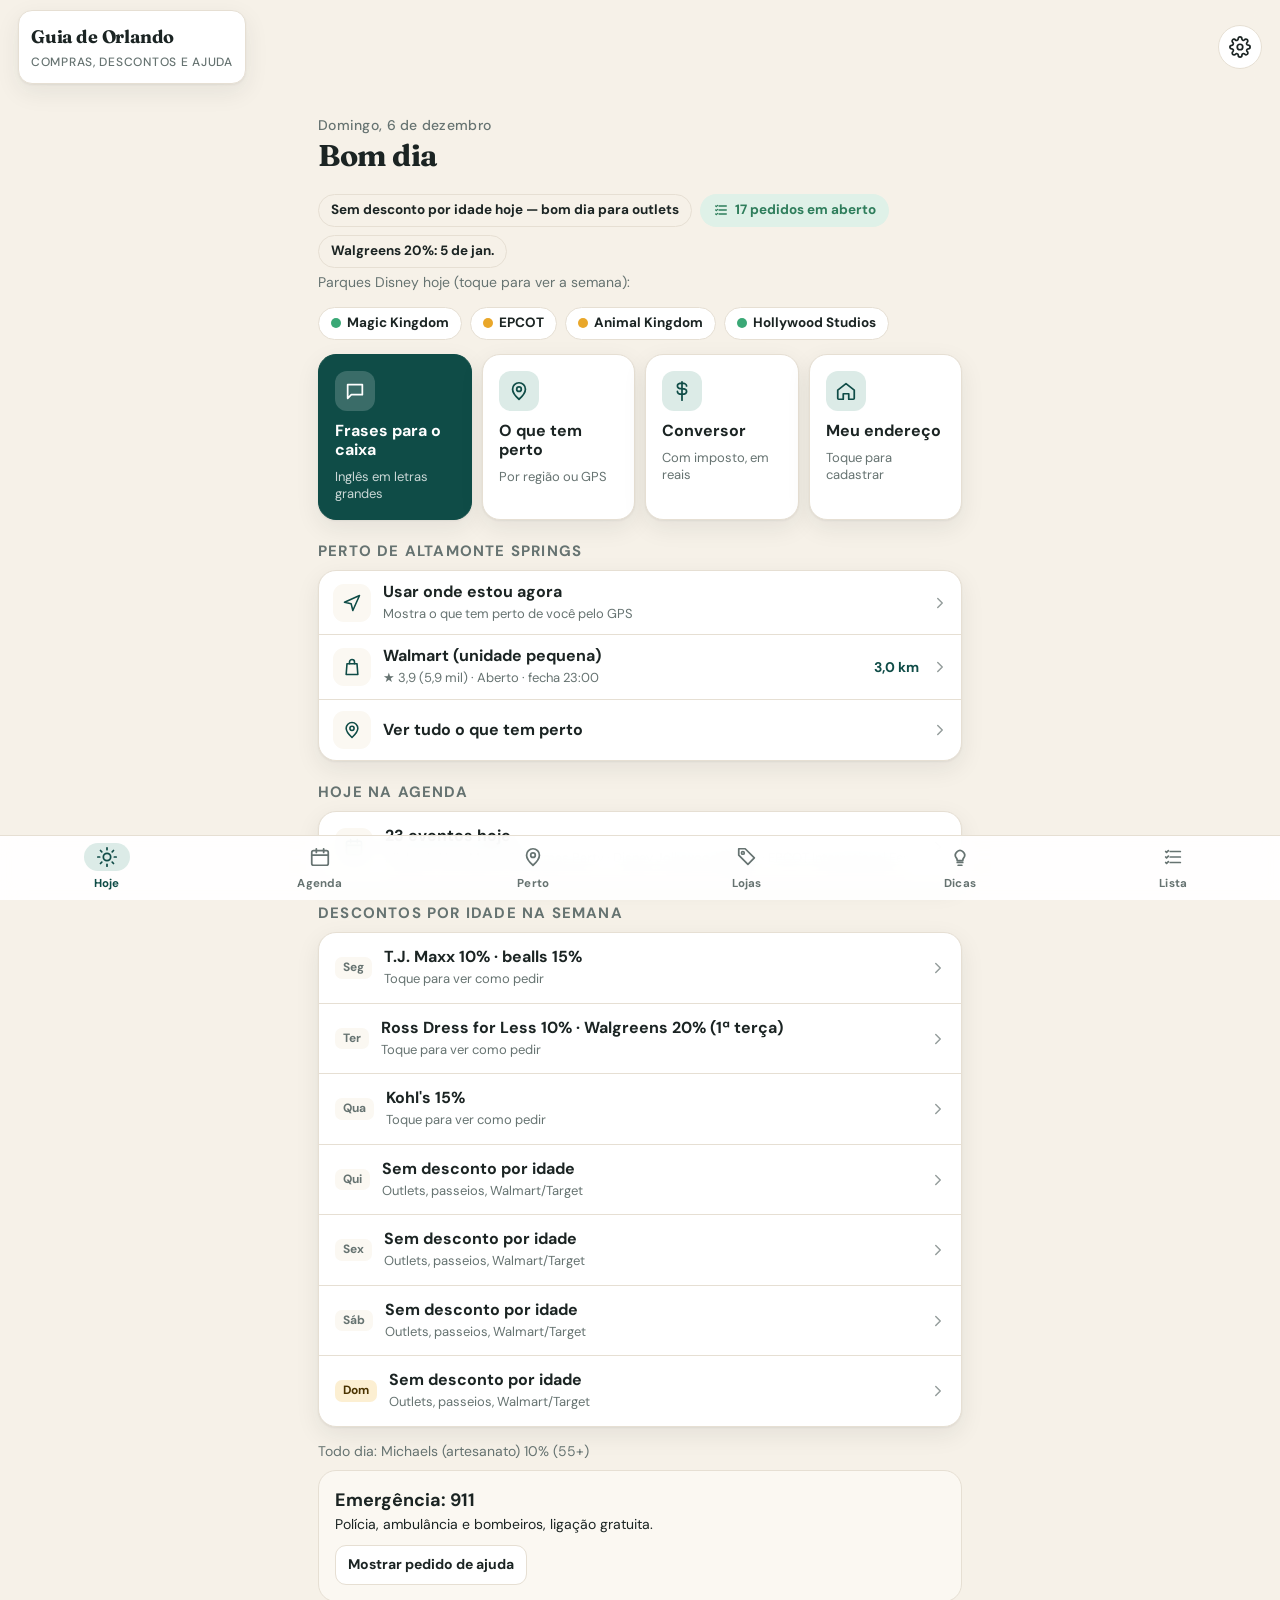
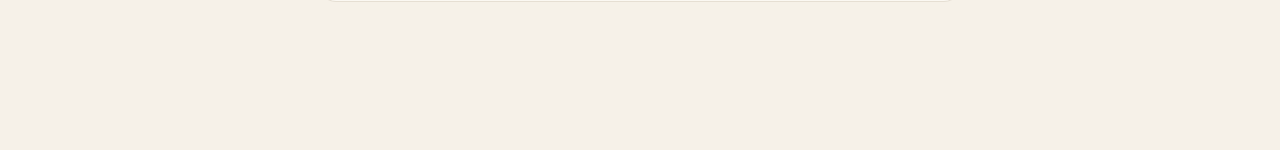
==== index.html @ ab6462d9 "build: planilha → index.html [skip ci]" ====
<!DOCTYPE html>
<html lang="pt-BR">
<head>
<meta charset="utf-8">
<meta name="viewport" content="width=device-width, initial-scale=1, viewport-fit=cover">
<meta http-equiv="Content-Security-Policy" content="default-src 'self'; script-src 'sha256-Aan2CdEgF/UMrXhUaXsp6Aj8au9UPcNGxcJw/WLX57c='; style-src 'sha256-F5N8T3DIEI5BHO3Ya+1YFXQq4as8edqUmXLOfOj43QY='; img-src 'self' data: blob: https://tile.openstreetmap.org https://*.tile.openstreetmap.org https://assets2.oakley.com; font-src 'self' data:; connect-src 'self' https://api.open-meteo.com https://api.frankfurter.app https://open.er-api.com https://nominatim.openstreetmap.org; manifest-src 'self'; worker-src 'self'; base-uri 'none'; form-action 'none'; object-src 'none'; upgrade-insecure-requests">
<meta name="referrer" content="no-referrer">
<meta name="theme-color" content="#F6F1E8" media="(prefers-color-scheme: light)">
<meta name="theme-color" content="#0F1413" media="(prefers-color-scheme: dark)">
<meta name="apple-mobile-web-app-capable" content="yes">
<meta name="apple-mobile-web-app-status-bar-style" content="default">
<meta name="robots" content="noindex, nofollow">
<title>Guia de Orlando</title>
<link rel="manifest" href="manifest.webmanifest">
<link rel="icon" href="assets/icons/favicon.svg" type="image/svg+xml">
<link rel="apple-touch-icon" href="assets/icons/apple-touch-icon.png">
<style>/* required styles */

.leaflet-pane,
.leaflet-tile,
.leaflet-marker-icon,
.leaflet-marker-shadow,
.leaflet-tile-container,
.leaflet-pane > svg,
.leaflet-pane > canvas,
.leaflet-zoom-box,
.leaflet-image-layer,
.leaflet-layer {
	position: absolute;
	left: 0;
	top: 0;
	}
.leaflet-container {
	overflow: hidden;
	}
.leaflet-tile,
.leaflet-marker-icon,
.leaflet-marker-shadow {
	-webkit-user-select: none;
	   -moz-user-select: none;
	        user-select: none;
	  -webkit-user-drag: none;
	}
/* Prevents IE11 from highlighting tiles in blue */
.leaflet-tile::selection {
	background: transparent;
}
/* Safari renders non-retina tile on retina better with this, but Chrome is worse */
.leaflet-safari .leaflet-tile {
	image-rendering: -webkit-optimize-contrast;
	}
/* hack that prevents hw layers "stretching" when loading new tiles */
.leaflet-safari .leaflet-tile-container {
	width: 1600px;
	height: 1600px;
	-webkit-transform-origin: 0 0;
	}
.leaflet-marker-icon,
.leaflet-marker-shadow {
	display: block;
	}
/* .leaflet-container svg: reset svg max-width decleration shipped in Joomla! (joomla.org) 3.x */
/* .leaflet-container img: map is broken in FF if you have max-width: 100% on tiles */
.leaflet-container .leaflet-overlay-pane svg {
	max-width: none !important;
	max-height: none !important;
	}
.leaflet-container .leaflet-marker-pane img,
.leaflet-container .leaflet-shadow-pane img,
.leaflet-container .leaflet-tile-pane img,
.leaflet-container img.leaflet-image-layer,
.leaflet-container .leaflet-tile {
	max-width: none !important;
	max-height: none !important;
	width: auto;
	padding: 0;
	}

.leaflet-container img.leaflet-tile {
	/* See: https://bugs.chromium.org/p/chromium/issues/detail?id=600120 */
	mix-blend-mode: plus-lighter;
}

.leaflet-container.leaflet-touch-zoom {
	-ms-touch-action: pan-x pan-y;
	touch-action: pan-x pan-y;
	}
.leaflet-container.leaflet-touch-drag {
	-ms-touch-action: pinch-zoom;
	/* Fallback for FF which doesn't support pinch-zoom */
	touch-action: none;
	touch-action: pinch-zoom;
}
.leaflet-container.leaflet-touch-drag.leaflet-touch-zoom {
	-ms-touch-action: none;
	touch-action: none;
}
.leaflet-container {
	-webkit-tap-highlight-color: transparent;
}
.leaflet-container a {
	-webkit-tap-highlight-color: rgba(51, 181, 229, 0.4);
}
.leaflet-tile {
	filter: inherit;
	visibility: hidden;
	}
.leaflet-tile-loaded {
	visibility: inherit;
	}
.leaflet-zoom-box {
	width: 0;
	height: 0;
	-moz-box-sizing: border-box;
	     box-sizing: border-box;
	z-index: 800;
	}
/* workaround for https://bugzilla.mozilla.org/show_bug.cgi?id=888319 */
.leaflet-overlay-pane svg {
	-moz-user-select: none;
	}

.leaflet-pane         { z-index: 400; }

.leaflet-tile-pane    { z-index: 200; }
.leaflet-overlay-pane { z-index: 400; }
.leaflet-shadow-pane  { z-index: 500; }
.leaflet-marker-pane  { z-index: 600; }
.leaflet-tooltip-pane   { z-index: 650; }
.leaflet-popup-pane   { z-index: 700; }

.leaflet-map-pane canvas { z-index: 100; }
.leaflet-map-pane svg    { z-index: 200; }

.leaflet-vml-shape {
	width: 1px;
	height: 1px;
	}
.lvml {
	behavior: url(#default#VML);
	display: inline-block;
	position: absolute;
	}


/* control positioning */

.leaflet-control {
	position: relative;
	z-index: 800;
	pointer-events: visiblePainted; /* IE 9-10 doesn't have auto */
	pointer-events: auto;
	}
.leaflet-top,
.leaflet-bottom {
	position: absolute;
	z-index: 1000;
	pointer-events: none;
	}
.leaflet-top {
	top: 0;
	}
.leaflet-right {
	right: 0;
	}
.leaflet-bottom {
	bottom: 0;
	}
.leaflet-left {
	left: 0;
	}
.leaflet-control {
	float: left;
	clear: both;
	}
.leaflet-right .leaflet-control {
	float: right;
	}
.leaflet-top .leaflet-control {
	margin-top: 10px;
	}
.leaflet-bottom .leaflet-control {
	margin-bottom: 10px;
	}
.leaflet-left .leaflet-control {
	margin-left: 10px;
	}
.leaflet-right .leaflet-control {
	margin-right: 10px;
	}


/* zoom and fade animations */

.leaflet-fade-anim .leaflet-popup {
	opacity: 0;
	-webkit-transition: opacity 0.2s linear;
	   -moz-transition: opacity 0.2s linear;
	        transition: opacity 0.2s linear;
	}
.leaflet-fade-anim .leaflet-map-pane .leaflet-popup {
	opacity: 1;
	}
.leaflet-zoom-animated {
	-webkit-transform-origin: 0 0;
	    -ms-transform-origin: 0 0;
	        transform-origin: 0 0;
	}
svg.leaflet-zoom-animated {
	will-change: transform;
}

.leaflet-zoom-anim .leaflet-zoom-animated {
	-webkit-transition: -webkit-transform 0.25s cubic-bezier(0,0,0.25,1);
	   -moz-transition:    -moz-transform 0.25s cubic-bezier(0,0,0.25,1);
	        transition:         transform 0.25s cubic-bezier(0,0,0.25,1);
	}
.leaflet-zoom-anim .leaflet-tile,
.leaflet-pan-anim .leaflet-tile {
	-webkit-transition: none;
	   -moz-transition: none;
	        transition: none;
	}

.leaflet-zoom-anim .leaflet-zoom-hide {
	visibility: hidden;
	}


/* cursors */

.leaflet-interactive {
	cursor: pointer;
	}
.leaflet-grab {
	cursor: -webkit-grab;
	cursor:    -moz-grab;
	cursor:         grab;
	}
.leaflet-crosshair,
.leaflet-crosshair .leaflet-interactive {
	cursor: crosshair;
	}
.leaflet-popup-pane,
.leaflet-control {
	cursor: auto;
	}
.leaflet-dragging .leaflet-grab,
.leaflet-dragging .leaflet-grab .leaflet-interactive,
.leaflet-dragging .leaflet-marker-draggable {
	cursor: move;
	cursor: -webkit-grabbing;
	cursor:    -moz-grabbing;
	cursor:         grabbing;
	}

/* marker & overlays interactivity */
.leaflet-marker-icon,
.leaflet-marker-shadow,
.leaflet-image-layer,
.leaflet-pane > svg path,
.leaflet-tile-container {
	pointer-events: none;
	}

.leaflet-marker-icon.leaflet-interactive,
.leaflet-image-layer.leaflet-interactive,
.leaflet-pane > svg path.leaflet-interactive,
svg.leaflet-image-layer.leaflet-interactive path {
	pointer-events: visiblePainted; /* IE 9-10 doesn't have auto */
	pointer-events: auto;
	}

/* visual tweaks */

.leaflet-container {
	background: #ddd;
	outline-offset: 1px;
	}
.leaflet-container a {
	color: #0078A8;
	}
.leaflet-zoom-box {
	border: 2px dotted #38f;
	background: rgba(255,255,255,0.5);
	}


/* general typography */
.leaflet-container {
	font-family: "Helvetica Neue", Arial, Helvetica, sans-serif;
	font-size: 12px;
	font-size: 0.75rem;
	line-height: 1.5;
	}


/* general toolbar styles */

.leaflet-bar {
	box-shadow: 0 1px 5px rgba(0,0,0,0.65);
	border-radius: 4px;
	}
.leaflet-bar a {
	background-color: #fff;
	border-bottom: 1px solid #ccc;
	width: 26px;
	height: 26px;
	line-height: 26px;
	display: block;
	text-align: center;
	text-decoration: none;
	color: black;
	}
.leaflet-bar a,
.leaflet-control-layers-toggle {
	background-position: 50% 50%;
	background-repeat: no-repeat;
	display: block;
	}
.leaflet-bar a:hover,
.leaflet-bar a:focus {
	background-color: #f4f4f4;
	}
.leaflet-bar a:first-child {
	border-top-left-radius: 4px;
	border-top-right-radius: 4px;
	}
.leaflet-bar a:last-child {
	border-bottom-left-radius: 4px;
	border-bottom-right-radius: 4px;
	border-bottom: none;
	}
.leaflet-bar a.leaflet-disabled {
	cursor: default;
	background-color: #f4f4f4;
	color: #bbb;
	}

.leaflet-touch .leaflet-bar a {
	width: 30px;
	height: 30px;
	line-height: 30px;
	}
.leaflet-touch .leaflet-bar a:first-child {
	border-top-left-radius: 2px;
	border-top-right-radius: 2px;
	}
.leaflet-touch .leaflet-bar a:last-child {
	border-bottom-left-radius: 2px;
	border-bottom-right-radius: 2px;
	}

/* zoom control */

.leaflet-control-zoom-in,
.leaflet-control-zoom-out {
	font: bold 18px 'Lucida Console', Monaco, monospace;
	text-indent: 1px;
	}

.leaflet-touch .leaflet-control-zoom-in, .leaflet-touch .leaflet-control-zoom-out  {
	font-size: 22px;
	}


/* layers control */

.leaflet-control-layers {
	box-shadow: 0 1px 5px rgba(0,0,0,0.4);
	background: #fff;
	border-radius: 5px;
	}
.leaflet-control-layers-toggle {
	background-image: url(images/layers.png);
	width: 36px;
	height: 36px;
	}
.leaflet-retina .leaflet-control-layers-toggle {
	background-image: url(images/layers-2x.png);
	background-size: 26px 26px;
	}
.leaflet-touch .leaflet-control-layers-toggle {
	width: 44px;
	height: 44px;
	}
.leaflet-control-layers .leaflet-control-layers-list,
.leaflet-control-layers-expanded .leaflet-control-layers-toggle {
	display: none;
	}
.leaflet-control-layers-expanded .leaflet-control-layers-list {
	display: block;
	position: relative;
	}
.leaflet-control-layers-expanded {
	padding: 6px 10px 6px 6px;
	color: #333;
	background: #fff;
	}
.leaflet-control-layers-scrollbar {
	overflow-y: scroll;
	overflow-x: hidden;
	padding-right: 5px;
	}
.leaflet-control-layers-selector {
	margin-top: 2px;
	position: relative;
	top: 1px;
	}
.leaflet-control-layers label {
	display: block;
	font-size: 13px;
	font-size: 1.08333em;
	}
.leaflet-control-layers-separator {
	height: 0;
	border-top: 1px solid #ddd;
	margin: 5px -10px 5px -6px;
	}

/* Default icon URLs */
.leaflet-default-icon-path { /* used only in path-guessing heuristic, see L.Icon.Default */
	background-image: url(images/marker-icon.png);
	}


/* attribution and scale controls */

.leaflet-container .leaflet-control-attribution {
	background: #fff;
	background: rgba(255, 255, 255, 0.8);
	margin: 0;
	}
.leaflet-control-attribution,
.leaflet-control-scale-line {
	padding: 0 5px;
	color: #333;
	line-height: 1.4;
	}
.leaflet-control-attribution a {
	text-decoration: none;
	}
.leaflet-control-attribution a:hover,
.leaflet-control-attribution a:focus {
	text-decoration: underline;
	}
.leaflet-attribution-flag {
	display: inline !important;
	vertical-align: baseline !important;
	width: 1em;
	height: 0.6669em;
	}
.leaflet-left .leaflet-control-scale {
	margin-left: 5px;
	}
.leaflet-bottom .leaflet-control-scale {
	margin-bottom: 5px;
	}
.leaflet-control-scale-line {
	border: 2px solid #777;
	border-top: none;
	line-height: 1.1;
	padding: 2px 5px 1px;
	white-space: nowrap;
	-moz-box-sizing: border-box;
	     box-sizing: border-box;
	background: rgba(255, 255, 255, 0.8);
	text-shadow: 1px 1px #fff;
	}
.leaflet-control-scale-line:not(:first-child) {
	border-top: 2px solid #777;
	border-bottom: none;
	margin-top: -2px;
	}
.leaflet-control-scale-line:not(:first-child):not(:last-child) {
	border-bottom: 2px solid #777;
	}

.leaflet-touch .leaflet-control-attribution,
.leaflet-touch .leaflet-control-layers,
.leaflet-touch .leaflet-bar {
	box-shadow: none;
	}
.leaflet-touch .leaflet-control-layers,
.leaflet-touch .leaflet-bar {
	border: 2px solid rgba(0,0,0,0.2);
	background-clip: padding-box;
	}


/* popup */

.leaflet-popup {
	position: absolute;
	text-align: center;
	margin-bottom: 20px;
	}
.leaflet-popup-content-wrapper {
	padding: 1px;
	text-align: left;
	border-radius: 12px;
	}
.leaflet-popup-content {
	margin: 13px 24px 13px 20px;
	line-height: 1.3;
	font-size: 13px;
	font-size: 1.08333em;
	min-height: 1px;
	}
.leaflet-popup-content p {
	margin: 17px 0;
	margin: 1.3em 0;
	}
.leaflet-popup-tip-container {
	width: 40px;
	height: 20px;
	position: absolute;
	left: 50%;
	margin-top: -1px;
	margin-left: -20px;
	overflow: hidden;
	pointer-events: none;
	}
.leaflet-popup-tip {
	width: 17px;
	height: 17px;
	padding: 1px;

	margin: -10px auto 0;
	pointer-events: auto;

	-webkit-transform: rotate(45deg);
	   -moz-transform: rotate(45deg);
	    -ms-transform: rotate(45deg);
	        transform: rotate(45deg);
	}
.leaflet-popup-content-wrapper,
.leaflet-popup-tip {
	background: white;
	color: #333;
	box-shadow: 0 3px 14px rgba(0,0,0,0.4);
	}
.leaflet-container a.leaflet-popup-close-button {
	position: absolute;
	top: 0;
	right: 0;
	border: none;
	text-align: center;
	width: 24px;
	height: 24px;
	font: 16px/24px Tahoma, Verdana, sans-serif;
	color: #757575;
	text-decoration: none;
	background: transparent;
	}
.leaflet-container a.leaflet-popup-close-button:hover,
.leaflet-container a.leaflet-popup-close-button:focus {
	color: #585858;
	}
.leaflet-popup-scrolled {
	overflow: auto;
	}

.leaflet-oldie .leaflet-popup-content-wrapper {
	-ms-zoom: 1;
	}
.leaflet-oldie .leaflet-popup-tip {
	width: 24px;
	margin: 0 auto;

	-ms-filter: "progid:DXImageTransform.Microsoft.Matrix(M11=0.70710678, M12=0.70710678, M21=-0.70710678, M22=0.70710678)";
	filter: progid:DXImageTransform.Microsoft.Matrix(M11=0.70710678, M12=0.70710678, M21=-0.70710678, M22=0.70710678);
	}

.leaflet-oldie .leaflet-control-zoom,
.leaflet-oldie .leaflet-control-layers,
.leaflet-oldie .leaflet-popup-content-wrapper,
.leaflet-oldie .leaflet-popup-tip {
	border: 1px solid #999;
	}


/* div icon */

.leaflet-div-icon {
	background: #fff;
	border: 1px solid #666;
	}


/* Tooltip */
/* Base styles for the element that has a tooltip */
.leaflet-tooltip {
	position: absolute;
	padding: 6px;
	background-color: #fff;
	border: 1px solid #fff;
	border-radius: 3px;
	color: #222;
	white-space: nowrap;
	-webkit-user-select: none;
	-moz-user-select: none;
	-ms-user-select: none;
	user-select: none;
	pointer-events: none;
	box-shadow: 0 1px 3px rgba(0,0,0,0.4);
	}
.leaflet-tooltip.leaflet-interactive {
	cursor: pointer;
	pointer-events: auto;
	}
.leaflet-tooltip-top:before,
.leaflet-tooltip-bottom:before,
.leaflet-tooltip-left:before,
.leaflet-tooltip-right:before {
	position: absolute;
	pointer-events: none;
	border: 6px solid transparent;
	background: transparent;
	content: "";
	}

/* Directions */

.leaflet-tooltip-bottom {
	margin-top: 6px;
}
.leaflet-tooltip-top {
	margin-top: -6px;
}
.leaflet-tooltip-bottom:before,
.leaflet-tooltip-top:before {
	left: 50%;
	margin-left: -6px;
	}
.leaflet-tooltip-top:before {
	bottom: 0;
	margin-bottom: -12px;
	border-top-color: #fff;
	}
.leaflet-tooltip-bottom:before {
	top: 0;
	margin-top: -12px;
	margin-left: -6px;
	border-bottom-color: #fff;
	}
.leaflet-tooltip-left {
	margin-left: -6px;
}
.leaflet-tooltip-right {
	margin-left: 6px;
}
.leaflet-tooltip-left:before,
.leaflet-tooltip-right:before {
	top: 50%;
	margin-top: -6px;
	}
.leaflet-tooltip-left:before {
	right: 0;
	margin-right: -12px;
	border-left-color: #fff;
	}
.leaflet-tooltip-right:before {
	left: 0;
	margin-left: -12px;
	border-right-color: #fff;
	}

/* Printing */

@media print {
	/* Prevent printers from removing background-images of controls. */
	.leaflet-control {
		-webkit-print-color-adjust: exact;
		print-color-adjust: exact;
		}
	}

/* Guia de Viagem — design system
   Fontes locais (sem CDN) · tokens de cor claro/escuro · componentes */
@font-face{font-family:"DM Sans";font-style:normal;font-weight:400;font-display:swap;src:url("[data-uri]") format("woff2")}
@font-face{font-family:"DM Sans";font-style:normal;font-weight:500;font-display:swap;src:url("[data-uri]") format("woff2")}
@font-face{font-family:"DM Sans";font-style:normal;font-weight:700;font-display:swap;src:url("[data-uri]") format("woff2")}
@font-face{font-family:"Fraunces";font-style:normal;font-weight:600;font-display:swap;src:url("[data-uri]") format("woff2")}
@font-face{font-family:"Fraunces";font-style:normal;font-weight:700;font-display:swap;src:url("[data-uri]") format("woff2")}

:root{
  --bg:#F6F1E8; --surface:#FFFFFF; --surface-2:#FBF8F2; --ink:#1B2423; --muted:#667371; --line:#E6DFD3;
  --primary:#0F4C47; --on-primary:#FFFFFF; --primary-soft:#DCEBE7;
  --accent:#D94E2B; --accent-soft:#FBE3DC; --sun:#E9A72A; --sun-soft:#FCEFD2; --sun-ink:#4A3300;
  --ok:#2E7D5B; --ok-soft:#DFF1E8; --info:#2F5D8A; --info-soft:#E1ECF7;
  --shadow:0 1px 2px rgba(27,36,35,.06),0 8px 24px rgba(27,36,35,.08);
  --r:18px; --r-sm:12px; --nav-h:64px;
  --font:"DM Sans",system-ui,-apple-system,"Segoe UI",Roboto,sans-serif;
  --display:"Fraunces",Georgia,"Times New Roman",serif;
  color-scheme:light;
  padding-top:env(safe-area-inset-top,0px);
}
@media (prefers-color-scheme:dark){
  :root:not([data-theme="light"]){
    color-scheme:dark;
    --bg:#0E1111; --surface:#191D1D; --surface-2:#1F2424; --ink:#F1F3F2; --muted:#9BA5A3; --line:#2B3232;
    --primary:#8ED3C7; --on-primary:#0B2320; --primary-soft:#173532;
    --accent:#FF8A6A; --accent-soft:#3B241D; --sun:#F6C35C; --sun-soft:#3A2E12; --sun-ink:#FFE9B5;
    --ok:#7ED3A8; --ok-soft:#153426; --info:#8FB8E6; --info-soft:#1A2C40;
    --shadow:0 1px 2px rgba(0,0,0,.4),0 8px 24px rgba(0,0,0,.35);
  }
}
:root[data-theme="dark"]{
  color-scheme:dark;
  --bg:#0E1111; --surface:#191D1D; --surface-2:#1F2424; --ink:#F1F3F2; --muted:#9BA5A3; --line:#2B3232;
  --primary:#8ED3C7; --on-primary:#0B2320; --primary-soft:#173532;
  --accent:#FF8A6A; --accent-soft:#3B241D; --sun:#F6C35C; --sun-soft:#3A2E12; --sun-ink:#FFE9B5;
  --ok:#7ED3A8; --ok-soft:#153426; --info:#8FB8E6; --info-soft:#1A2C40;
  --shadow:0 1px 2px rgba(0,0,0,.4),0 8px 24px rgba(0,0,0,.35);
}

*,*::before,*::after{box-sizing:border-box}
html{scroll-padding-top:env(safe-area-inset-top,0px);-webkit-text-size-adjust:100%}
html,body{margin:0}
body{min-height:100vh;min-height:100dvh}
body.noscroll{overflow:hidden}
body{background:var(--bg);color:var(--ink);font-family:var(--font);font-size:17px;line-height:1.5;
  padding-bottom:calc(var(--nav-h) + env(safe-area-inset-bottom,0px) + 40px)}
body::before{content:"";position:fixed;inset:0 0 auto;height:env(safe-area-inset-top,0px);background:var(--bg);z-index:30}
a{color:var(--primary)}
button{font:inherit;color:inherit}
h1,h2,h3{margin:0;font-weight:700;line-height:1.2}
h1{font-family:var(--display);font-size:30px;letter-spacing:-.01em}
h2{font-family:var(--display);font-size:24px;letter-spacing:-.01em}
h3{font-size:15px;text-transform:uppercase;letter-spacing:.08em;color:var(--muted);font-weight:700;margin:22px 0 10px}
p{margin:0 0 8px}
.muted{color:var(--muted)}
.small{font-size:14px}
.hidden{display:none!important}
.sr{position:absolute;width:1px;height:1px;overflow:hidden;clip:rect(0 0 0 0)}

/* ---------- top bar ---------- */
.topbar{position:sticky;top:env(safe-area-inset-top,0px);z-index:20;background:color-mix(in srgb,var(--bg) 86%,transparent);
  backdrop-filter:blur(12px);-webkit-backdrop-filter:blur(12px);display:flex;align-items:center;justify-content:space-between;
  padding:10px 18px 8px;border-bottom:1px solid transparent}
.topbar.scrolled{border-color:var(--line)}
.brand{font-family:var(--display);font-weight:700;font-size:18px;letter-spacing:-.01em}
.brand small{display:block;font-family:var(--font);font-weight:500;font-size:12px;color:var(--muted);letter-spacing:.06em;text-transform:uppercase}
.iconbtn{width:44px;height:44px;border-radius:50%;border:1px solid var(--line);background:var(--surface);display:inline-flex;align-items:center;justify-content:center;cursor:pointer;flex:none}
svg.ic{width:22px;height:22px;flex:none;stroke:currentColor;fill:none;stroke-width:1.9;stroke-linecap:round;stroke-linejoin:round;display:inline-block;vertical-align:middle}
.chip svg.ic{width:16px;height:16px}
.row .ico svg.ic,.tile .ico svg.ic{width:20px;height:20px}
svg.ic.chev{width:18px;height:18px;color:var(--muted);opacity:.7}
.sprite{position:absolute;width:0;height:0;overflow:hidden}

main{padding:8px 18px 32px;max-width:680px;margin:0 auto}
.view{display:none}
.view.active{display:block;animation:fade .18s ease-out}
@keyframes fade{from{opacity:0;transform:translateY(4px)}to{opacity:1;transform:none}}

/* ---------- hero (Hoje) ---------- */
.hero{padding:14px 0 6px}
.hero .date{font-size:14px;color:var(--muted);font-weight:500;letter-spacing:.02em}
.hero h1{margin-top:2px}
.chips{display:flex;gap:8px;flex-wrap:wrap;margin:14px 0 4px}
.chip{display:inline-flex;align-items:center;gap:6px;padding:7px 12px;border-radius:999px;font-size:13.5px;font-weight:700;background:var(--surface);border:1px solid var(--line);line-height:1.25;max-width:100%;cursor:pointer;color:var(--ink)}
.chip.on{background:var(--ink);color:var(--bg);border-color:var(--ink)}
.chip.sun{background:var(--sun-soft);border-color:transparent;color:var(--sun-ink)}
.chip.accent{background:var(--accent-soft);border-color:transparent;color:var(--accent)}
.chip.ok{background:var(--ok-soft);border-color:transparent;color:var(--ok)}
.chip.info{background:var(--info-soft);border-color:transparent;color:var(--info)}
.chip.ghost{background:transparent}
.chip .dot{width:10px;height:10px;border-radius:50%;display:inline-block}
.dot.g{background:#3AA876}.dot.b{background:#3B82F6}.dot.y{background:#E9A72A}.dot.r{background:#E24B3B}

.actions{display:grid;grid-template-columns:1fr 1fr;gap:10px;margin:14px 0 4px}
.action{display:flex;flex-direction:column;gap:10px;align-items:flex-start;padding:16px;border-radius:var(--r);background:var(--surface);border:1px solid var(--line);cursor:pointer;text-align:left;min-height:104px;box-shadow:var(--shadow)}
.action:active{transform:scale(.985)}
.action .ico{width:40px;height:40px;border-radius:12px;display:inline-flex;align-items:center;justify-content:center;background:var(--primary-soft);color:var(--primary)}
.action b{font-size:16px;line-height:1.2}
.action span{font-size:13px;color:var(--muted);line-height:1.3}
.action.primary{background:var(--primary);color:var(--on-primary);border-color:var(--primary)}
.action.primary .ico{background:rgba(255,255,255,.18);color:var(--on-primary)}
.action.primary span{color:color-mix(in srgb,var(--on-primary) 78%,transparent)}

/* ---------- cards, lists ---------- */
.card{background:var(--surface);border:1px solid var(--line);border-radius:var(--r);padding:16px;margin:0 0 12px;box-shadow:var(--shadow)}
.card.flat{box-shadow:none;background:var(--surface-2)}
.card h2{font-size:20px;margin-bottom:6px}
.list{background:var(--surface);border:1px solid var(--line);border-radius:var(--r);overflow:hidden;margin:0 0 14px;box-shadow:var(--shadow)}
.row{display:flex;align-items:center;gap:12px;padding:14px 14px 14px 16px;border-top:1px solid var(--line);cursor:pointer;background:transparent;border-left:0;border-right:0;border-bottom:0;width:100%;text-align:left}
.row:first-child{border-top:0}
.row:active{background:var(--surface-2)}
.row .ico{width:38px;height:38px;border-radius:11px;flex:none;display:inline-flex;align-items:center;justify-content:center;background:var(--surface-2);color:var(--primary);font-size:18px}
.row .t{flex:1;min-width:0}
.row .t b{display:block;font-size:16px;line-height:1.25;font-weight:700}
.row .t span{display:block;font-size:13px;color:var(--muted);margin-top:2px;white-space:nowrap;overflow:hidden;text-overflow:ellipsis}
.row .km{font-weight:700;color:var(--primary);font-size:14px;flex:none}

.badge{display:inline-block;font-size:12px;font-weight:700;padding:3px 8px;border-radius:7px;background:var(--surface-2);color:var(--muted);line-height:1.3;vertical-align:middle}
.badge.sun{background:var(--sun-soft);color:var(--sun-ink)}
.badge.leaf{background:var(--ok-soft);color:var(--ok)}
.badge.sky{background:var(--info-soft);color:var(--info)}
.badge.coral{background:var(--accent-soft);color:var(--accent)}
.badge.gray{background:var(--surface-2);color:var(--muted)}

.tiles{display:grid;grid-template-columns:1fr 1fr;gap:10px}
.tile{display:flex;flex-direction:column;gap:8px;padding:14px;border-radius:var(--r);background:var(--surface);border:1px solid var(--line);cursor:pointer;text-align:left;box-shadow:var(--shadow)}
.tile .ico{width:36px;height:36px;border-radius:10px;display:inline-flex;align-items:center;justify-content:center;background:var(--primary-soft);color:var(--primary)}
.tile b{font-size:15px;line-height:1.25}
.tile span{font-size:13px;color:var(--muted);line-height:1.35;display:-webkit-box;-webkit-line-clamp:3;-webkit-box-orient:vertical;overflow:hidden}

/* ---------- segmented control, search ---------- */
.seg{display:flex;gap:4px;padding:4px;background:var(--surface-2);border:1px solid var(--line);border-radius:999px;margin:6px 0 12px}
.seg button{flex:1;border:0;background:transparent;border-radius:999px;padding:9px 6px;font-weight:700;font-size:14px;color:var(--muted);cursor:pointer;white-space:nowrap}
.seg button.on{background:var(--surface);color:var(--ink);box-shadow:var(--shadow)}
.search{display:flex;align-items:center;gap:10px;background:var(--surface);border:1px solid var(--line);border-radius:999px;padding:0 14px;margin:0 0 12px}
.search svg{width:20px;height:20px;stroke:var(--muted);fill:none;stroke-width:2;flex:none}
.search input{flex:1;border:0;background:transparent;font:inherit;font-size:16px;padding:12px 0;color:var(--ink);outline:none;min-width:0}

/* ---------- buttons, forms ---------- */
.btn{display:inline-flex;align-items:center;justify-content:center;gap:8px;min-height:48px;padding:10px 18px;border-radius:14px;border:1px solid var(--line);
  background:var(--surface);color:var(--ink);font-weight:700;font-size:15px;cursor:pointer;text-decoration:none;line-height:1.2;text-align:center}
.btn.primary{background:var(--primary);color:var(--on-primary);border-color:var(--primary)}
.btn.tonal{background:var(--primary-soft);color:var(--primary);border-color:transparent}
.btn.danger{background:var(--accent-soft);color:var(--accent);border-color:transparent}
.btn.sm{min-height:40px;padding:6px 12px;font-size:14px;border-radius:11px}
.btn.block{width:100%}
.btn:active{transform:scale(.98)}
.btn:focus-visible,.row:focus-visible,.iconbtn:focus-visible,.action:focus-visible,.tile:focus-visible,input:focus-visible,select:focus-visible,textarea:focus-visible{outline:3px solid var(--info);outline-offset:2px}
.btns{display:flex;gap:8px;flex-wrap:wrap;margin-top:10px}
label{display:block;font-size:13px;font-weight:700;color:var(--muted);margin:12px 0 5px;letter-spacing:.02em}
input[type=text],input[type=number],input[type=url],input[type=search],select,textarea{width:100%;font:inherit;font-size:17px;padding:12px 13px;border:1px solid var(--line);border-radius:var(--r-sm);background:var(--surface);color:var(--ink)}
textarea{min-height:88px;resize:vertical}
.grid2{display:grid;grid-template-columns:1fr 1fr;gap:10px}
.callout{border-radius:var(--r-sm);padding:11px 13px;margin:10px 0;font-size:15px}
.callout.warn{background:var(--accent-soft);color:var(--accent)}
.callout.info{background:var(--info-soft);color:var(--info)}
.callout.ok{background:var(--ok-soft);color:var(--ok)}
.bigtext{font-family:var(--display);font-size:34px;line-height:1.2;font-weight:700;text-align:center;padding:18px 6px;white-space:pre-wrap;word-break:break-word}

/* ---------- bottom sheet ---------- */
.scrim{position:fixed;inset:0;background:rgba(10,14,13,.55);z-index:40;display:none;align-items:flex-end;justify-content:center}
.scrim.open{display:flex}
.sheet{background:var(--bg);width:100%;max-width:680px;max-height:92vh;max-height:92dvh;overflow:auto;border-radius:22px 22px 0 0;padding:8px 18px calc(22px + env(safe-area-inset-bottom,0px));animation:up .22s ease-out}
@keyframes up{from{transform:translateY(24px);opacity:.6}to{transform:none;opacity:1}}
.sheethead{position:sticky;top:0;z-index:2;background:var(--bg);display:flex;align-items:center;justify-content:center;padding:6px 0 10px;margin:0 -2px}
.sheethead .handle{width:40px;height:4px;border-radius:2px;background:var(--line)}
.sheethead .close{position:absolute;right:0;top:4px;width:40px;height:40px}
.sheet h2{font-size:22px;margin-bottom:4px}
.sheet .tags{margin:4px 0 10px}
.sheet ul{padding-left:18px;margin:8px 0}
.sheet li{margin:9px 0;font-size:16px;line-height:1.5}
.sheet .src{font-size:12px;color:var(--muted);margin-top:12px}
.phrase{border:1px solid var(--line);background:var(--surface);border-radius:var(--r);padding:14px 16px;margin:0 0 10px;cursor:pointer;width:100%;text-align:left}
.phrase .en{font-family:var(--display);font-size:22px;font-weight:600;line-height:1.25}
.phrase .pt{font-size:14px;color:var(--muted);margin-top:6px}
table{width:100%;border-collapse:collapse;font-size:15px;margin:6px 0 10px;background:var(--surface);border-radius:var(--r-sm);overflow:hidden}
th,td{border-bottom:1px solid var(--line);padding:9px 8px;text-align:left}
th{background:var(--surface-2);font-size:12px;text-transform:uppercase;letter-spacing:.06em;color:var(--muted)}
td:first-child{font-weight:700}
.tscroll{overflow-x:auto;-webkit-overflow-scrolling:touch;border:1px solid var(--line);border-radius:var(--r-sm)}

/* ---------- lista / pedidos ---------- */
.item{display:flex;gap:12px;align-items:flex-start;padding:11px 14px;border-top:1px solid var(--line)}
.item .links{display:flex;gap:14px;margin-top:4px;font-size:14px;font-weight:700}
.item .links a{text-decoration:none}
.linkbtn{background:none;border:0;padding:0;color:var(--primary);font-weight:700;font-size:14px;cursor:pointer}
.item:first-child{border-top:0}
.item.done{opacity:.5}
.item.done .t b{text-decoration:line-through}
.item .chk{width:24px;height:24px;margin-top:3px;flex:none;accent-color:var(--primary)}
.item img{width:56px;height:56px;border-radius:12px;object-fit:cover;background:var(--surface-2);flex:none;display:flex;align-items:center;justify-content:center;color:var(--muted)}
.item .t{flex:1;min-width:0}
.item .t b{display:block;font-size:15.5px;line-height:1.3}
.item .meta{font-size:13px;color:var(--muted);margin-top:2px;word-break:break-word;line-height:1.4}
.total{display:flex;justify-content:space-between;align-items:baseline;gap:10px}
.total .n{font-family:var(--display);font-size:28px;font-weight:700}
.bar{height:8px;border-radius:4px;background:var(--surface-2);overflow:hidden;margin:10px 0 6px}
.bar i{display:block;height:100%;background:var(--primary);border-radius:4px}
.bar i.over{background:var(--accent)}
.stop{display:flex;gap:8px;align-items:center;padding:8px 10px;border-top:1px solid var(--line)}
.stop:first-child{border-top:0}
.stop .n{flex:1;min-width:0;font-weight:700;font-size:15px}
.stop .n small{display:block;font-weight:400;color:var(--muted);font-size:13px;white-space:nowrap;overflow:hidden;text-overflow:ellipsis}
.stop .iconbtn{width:38px;height:38px}
.num{width:26px;height:26px;border-radius:50%;background:var(--primary-soft);color:var(--primary);font-weight:700;font-size:13px;display:inline-flex;align-items:center;justify-content:center;flex:none}

/* ---------- bottom nav ---------- */
.nav{position:fixed;left:0;right:0;bottom:0;z-index:25;background:color-mix(in srgb,var(--surface) 92%,transparent);backdrop-filter:blur(12px);-webkit-backdrop-filter:blur(12px);
  border-top:1px solid var(--line);display:grid;grid-template-columns:repeat(6,1fr);padding-bottom:env(safe-area-inset-bottom,0px)}
.nav button{border:0;background:none;min-height:var(--nav-h);display:flex;flex-direction:column;align-items:center;justify-content:center;gap:4px;font-size:11.5px;font-weight:700;color:var(--muted);cursor:pointer;letter-spacing:.02em}
.nav button.on{color:var(--primary)}
.nav button .pill{width:46px;height:28px;border-radius:14px;display:inline-flex;align-items:center;justify-content:center;position:relative}
.nav button.on .pill{background:var(--primary-soft)}
.navbadge{position:absolute;right:-7px;top:-7px;min-width:17px;height:17px;padding:0 4px;border:2px solid var(--surface);border-radius:10px;background:var(--accent);color:#fff;font-size:10px;line-height:13px;text-align:center}

.toast{position:fixed;left:50%;transform:translateX(-50%);bottom:calc(var(--nav-h) + env(safe-area-inset-bottom,0px) + 14px);background:var(--ink);color:var(--bg);padding:10px 16px;border-radius:12px;font-weight:700;font-size:14px;z-index:50;display:none;max-width:92%;text-align:center}
.toast.show{display:block}
.empty{padding:22px 10px;text-align:center;color:var(--muted);font-size:15px}
.offline{position:fixed;top:calc(env(safe-area-inset-top,0px) + 58px);left:50%;transform:translateX(-50%);background:var(--sun-soft);color:var(--sun-ink);font-size:12px;font-weight:700;padding:4px 10px;border-radius:999px;z-index:21;display:none}
.offline.show{display:block}
@media (prefers-reduced-motion:reduce){*{animation:none!important;transition:none!important}}
@media (min-width:640px){body{font-size:18px}.actions{grid-template-columns:repeat(4,1fr)}.tiles{grid-template-columns:repeat(3,1fr)}}

/* ---------- mapa e status ---------- */
.mapbox{height:60vh;min-height:320px;border-radius:var(--r);border:1px solid var(--line);overflow:hidden;margin:4px 0 14px;background:var(--surface-2)}
.leaflet-container{font-family:var(--font)}
.leaflet-tooltip{font-size:13px;font-weight:700;border-radius:8px}
.row .t span.closed{color:var(--accent)}

/* ---------- painel Hoje: abertas agora ---------- */
.nowbox .row{padding:11px 12px 11px 14px}
.filters{display:flex;gap:8px;overflow-x:auto;padding:2px 0 10px;scrollbar-width:none;-webkit-overflow-scrolling:touch}
.filters::-webkit-scrollbar{display:none}
.filters .chip{white-space:nowrap;flex:none}
.stars{color:var(--sun);font-weight:700}
.sheet h3.grp{margin-top:18px}
.sugg.list{margin:8px 0 4px}
.sugg .row{padding:10px 12px}

/* ---------- segment rolável ---------- */
.seg.scroll{overflow-x:auto;scrollbar-width:none;-webkit-overflow-scrolling:touch}
.seg.scroll::-webkit-scrollbar{display:none}
.seg.scroll button{flex:1 0 auto;padding:9px 12px}
/* ---------- agenda ---------- */
.agenda-controls{display:flex;align-items:center;gap:8px;margin:2px 0 8px}
.agenda-controls .agenda-arrow{width:38px;height:38px;border-radius:12px;font-family:var(--display);font-size:28px;line-height:1}
.agenda-date{flex:1;min-width:0;height:38px;padding:0 8px;border:1px solid var(--line);border-radius:12px;background:var(--surface);color:var(--ink);font:700 14px var(--font)}
.agenda-today{height:38px}
.days{display:flex;gap:8px;overflow-x:auto;padding:4px 2px 12px;scrollbar-width:none;-webkit-overflow-scrolling:touch;scroll-snap-type:x proximity}
.days::-webkit-scrollbar{display:none}
.day{flex:none;width:58px;border:1px solid var(--line);background:var(--surface);border-radius:16px;padding:8px 0 6px;display:flex;flex-direction:column;align-items:center;gap:1px;cursor:pointer;scroll-snap-align:start;color:var(--ink)}
.day .w{font-size:11px;font-weight:700;color:var(--muted);text-transform:uppercase;letter-spacing:.05em}
.day .n{font-family:var(--display);font-size:22px;font-weight:700;line-height:1.1}
.day .m{font-size:11px;color:var(--muted)}
.day .dots{display:flex;gap:3px;height:8px;margin-top:3px}
.day .dots .dot{width:6px;height:6px}
.day.we{background:var(--surface-2)}
.day.on{background:var(--primary);border-color:var(--primary);color:var(--on-primary);box-shadow:0 5px 12px color-mix(in srgb,var(--primary) 28%,transparent);transform:translateY(-1px)}
.day.on .w,.day.on .m{color:var(--on-primary);opacity:.85}
/* ---------- tabela de tamanhos da pessoa ---------- */
table.sizes th{background:var(--surface-2);text-transform:none;letter-spacing:0;font-size:14px;color:var(--ink);width:45%;vertical-align:top}
table.sizes td{font-weight:700;font-size:16px}
.src{font-size:12px;color:var(--muted);margin:10px 0}

/* ---------- marcas ---------- */
.brands{display:grid;grid-template-columns:repeat(3,1fr);gap:8px;margin:0 0 6px}
.brand{display:flex;flex-direction:column;align-items:flex-start;gap:3px;padding:12px;border-radius:14px;background:var(--surface);border:1px solid var(--line);cursor:pointer;text-align:left;color:var(--ink);box-shadow:var(--shadow)}
.brand b{font-size:15px;line-height:1.2}
.brand span{font-size:12px;color:var(--muted)}
.brand .badge{margin-top:2px}
@media (max-width:360px){.brands{grid-template-columns:repeat(2,1fr)}}

.item img{cursor:zoom-in;background:#fff}
.bigphoto{background:#fff;border-radius:var(--r);border:1px solid var(--line);padding:12px;margin:6px 0 10px;text-align:center}
.bigphoto img{max-width:100%;max-height:50vh;object-fit:contain}
</style>
</head>
<body>
<svg width="0" height="0" class="sprite" aria-hidden="true" focusable="false">
  <symbol fill="none" stroke="currentColor" stroke-width="1.9" stroke-linecap="round" stroke-linejoin="round" id="i-cal" viewBox="0 0 24 24"><rect x="3" y="5" width="18" height="16" rx="2"/><path d="M3 10h18M8 3v4M16 3v4"/></symbol>
  <symbol fill="none" stroke="currentColor" stroke-width="1.9" stroke-linecap="round" stroke-linejoin="round" id="i-sun" viewBox="0 0 24 24"><circle cx="12" cy="12" r="4"/><path d="M12 2v2M12 20v2M4.9 4.9l1.4 1.4M17.7 17.7l1.4 1.4M2 12h2M20 12h2M4.9 19.1l1.4-1.4M17.7 6.3l1.4-1.4"/></symbol>
  <symbol fill="none" stroke="currentColor" stroke-width="1.9" stroke-linecap="round" stroke-linejoin="round" id="i-pin" viewBox="0 0 24 24"><path d="M12 21s7-6.2 7-11a7 7 0 0 0-14 0c0 4.8 7 11 7 11z"/><circle cx="12" cy="10" r="2.5"/></symbol>
  <symbol fill="none" stroke="currentColor" stroke-width="1.9" stroke-linecap="round" stroke-linejoin="round" id="i-tag" viewBox="0 0 24 24"><path d="M20 13l-7 7-10-10V3h7l10 10z"/><circle cx="7.5" cy="7.5" r="1.5"/></symbol>
  <symbol fill="none" stroke="currentColor" stroke-width="1.9" stroke-linecap="round" stroke-linejoin="round" id="i-bulb" viewBox="0 0 24 24"><path d="M9 18h6M10 21h4M8 13a5 5 0 1 1 8 0c-.7.8-1 1.7-1 3H9c0-1.3-.3-2.2-1-3z"/></symbol>
  <symbol fill="none" stroke="currentColor" stroke-width="1.9" stroke-linecap="round" stroke-linejoin="round" id="i-list" viewBox="0 0 24 24"><path d="M9 6h11M9 12h11M9 18h11"/><path d="M4 6l1 1 2-2M4 12l1 1 2-2M4 18l1 1 2-2"/></symbol>
  <symbol fill="none" stroke="currentColor" stroke-width="1.9" stroke-linecap="round" stroke-linejoin="round" id="i-chat" viewBox="0 0 24 24"><path d="M4 5h16v11H8l-4 4V5z"/></symbol>
  <symbol fill="none" stroke="currentColor" stroke-width="1.9" stroke-linecap="round" stroke-linejoin="round" id="i-dollar" viewBox="0 0 24 24"><path d="M12 2v20M17 6.5c0-1.9-2.2-3-5-3s-5 1.1-5 3 2.2 3 5 3 5 1.1 5 3-2.2 3-5 3-5-1.1-5-3"/></symbol>
  <symbol fill="none" stroke="currentColor" stroke-width="1.9" stroke-linecap="round" stroke-linejoin="round" id="i-home" viewBox="0 0 24 24"><path d="M3 11l9-7 9 7v9a1 1 0 0 1-1 1h-5v-6H9v6H4a1 1 0 0 1-1-1v-9z"/></symbol>
  <symbol fill="none" stroke="currentColor" stroke-width="1.9" stroke-linecap="round" stroke-linejoin="round" id="i-gear" viewBox="0 0 24 24"><circle cx="12" cy="12" r="3"/><path d="M19.4 15a1.7 1.7 0 0 0 .3 1.8l.1.1a2 2 0 1 1-2.8 2.8l-.1-.1a1.7 1.7 0 0 0-1.8-.3 1.7 1.7 0 0 0-1 1.5V21a2 2 0 1 1-4 0v-.1a1.7 1.7 0 0 0-1.1-1.5 1.7 1.7 0 0 0-1.8.3l-.1.1a2 2 0 1 1-2.8-2.8l.1-.1a1.7 1.7 0 0 0 .3-1.8 1.7 1.7 0 0 0-1.5-1H3a2 2 0 1 1 0-4h.1a1.7 1.7 0 0 0 1.5-1.1 1.7 1.7 0 0 0-.3-1.8l-.1-.1a2 2 0 1 1 2.8-2.8l.1.1a1.7 1.7 0 0 0 1.8.3H9a1.7 1.7 0 0 0 1-1.5V3a2 2 0 1 1 4 0v.1a1.7 1.7 0 0 0 1 1.5 1.7 1.7 0 0 0 1.8-.3l.1-.1a2 2 0 1 1 2.8 2.8l-.1.1a1.7 1.7 0 0 0-.3 1.8V9a1.7 1.7 0 0 0 1.5 1H21a2 2 0 1 1 0 4h-.1a1.7 1.7 0 0 0-1.5 1z"/></symbol>
  <symbol fill="none" stroke="currentColor" stroke-width="1.9" stroke-linecap="round" stroke-linejoin="round" id="i-chev" viewBox="0 0 24 24"><path d="M9 6l6 6-6 6"/></symbol>
  <symbol fill="none" stroke="currentColor" stroke-width="1.9" stroke-linecap="round" stroke-linejoin="round" id="i-search" viewBox="0 0 24 24"><circle cx="11" cy="11" r="7"/><path d="M20 20l-3.5-3.5"/></symbol>
  <symbol fill="none" stroke="currentColor" stroke-width="1.9" stroke-linecap="round" stroke-linejoin="round" id="i-nav" viewBox="0 0 24 24"><path d="M3 11l18-8-8 18-2-8-8-2z"/></symbol>
  <symbol fill="none" stroke="currentColor" stroke-width="1.9" stroke-linecap="round" stroke-linejoin="round" id="i-route" viewBox="0 0 24 24"><circle cx="6" cy="19" r="2"/><circle cx="18" cy="5" r="2"/><path d="M8 19h6a3 3 0 0 0 0-6H9a3 3 0 0 1 0-6h7"/></symbol>
  <symbol fill="none" stroke="currentColor" stroke-width="1.9" stroke-linecap="round" stroke-linejoin="round" id="i-plus" viewBox="0 0 24 24"><path d="M12 5v14M5 12h14"/></symbol>
  <symbol fill="none" stroke="currentColor" stroke-width="1.9" stroke-linecap="round" stroke-linejoin="round" id="i-alert" viewBox="0 0 24 24"><path d="M12 3l10 18H2L12 3z"/><path d="M12 10v4M12 17.5v.5"/></symbol>
  <symbol fill="none" stroke="currentColor" stroke-width="1.9" stroke-linecap="round" stroke-linejoin="round" id="i-up" viewBox="0 0 24 24"><path d="M6 15l6-6 6 6"/></symbol>
  <symbol fill="none" stroke="currentColor" stroke-width="1.9" stroke-linecap="round" stroke-linejoin="round" id="i-down" viewBox="0 0 24 24"><path d="M6 9l6 6 6-6"/></symbol>
  <symbol fill="none" stroke="currentColor" stroke-width="1.9" stroke-linecap="round" stroke-linejoin="round" id="i-x" viewBox="0 0 24 24"><path d="M6 6l12 12M18 6L6 18"/></symbol>
  <symbol fill="none" stroke="currentColor" stroke-width="1.9" stroke-linecap="round" stroke-linejoin="round" id="i-map" viewBox="0 0 24 24"><path d="M3 6l6-2 6 2 6-2v14l-6 2-6-2-6 2V6z"/><path d="M9 4v14M15 6v14"/></symbol>
  <symbol fill="none" stroke="currentColor" stroke-width="1.9" stroke-linecap="round" stroke-linejoin="round" id="i-compass" viewBox="0 0 24 24"><circle cx="12" cy="12" r="9"/><path d="M15.5 8.5l-2 5-5 2 2-5 5-2z"/></symbol>
  <symbol fill="none" stroke="currentColor" stroke-width="1.9" stroke-linecap="round" stroke-linejoin="round" id="i-gift" viewBox="0 0 24 24"><path d="M3 11h18v10H3zM3 7h18v4H3zM12 7v14M12 7c-2-3-5-3-5-1s3 1 5 1zM12 7c2-3 5-3 5-1s-3 1-5 1z"/></symbol>
  <symbol fill="none" stroke="currentColor" stroke-width="1.9" stroke-linecap="round" stroke-linejoin="round" id="i-phone" viewBox="0 0 24 24"><rect x="7" y="2" width="10" height="20" rx="2"/><path d="M11 18h2"/></symbol>
  <symbol fill="none" stroke="currentColor" stroke-width="1.9" stroke-linecap="round" stroke-linejoin="round" id="i-car" viewBox="0 0 24 24"><path d="M3 13l2-5h14l2 5v5H3z"/><circle cx="7.5" cy="16" r="1.5"/><circle cx="16.5" cy="16" r="1.5"/></symbol>
  <symbol fill="none" stroke="currentColor" stroke-width="1.9" stroke-linecap="round" stroke-linejoin="round" id="i-sale" viewBox="0 0 24 24"><path d="M4 4h16v16H4z"/><path d="M8 16l8-8M9 9h.01M15 15h.01"/></symbol>
  <symbol fill="none" stroke="currentColor" stroke-width="1.9" stroke-linecap="round" stroke-linejoin="round" id="i-device" viewBox="0 0 24 24"><rect x="3" y="4" width="18" height="12" rx="2"/><path d="M8 20h8"/></symbol>
  <symbol fill="none" stroke="currentColor" stroke-width="1.9" stroke-linecap="round" stroke-linejoin="round" id="i-fork" viewBox="0 0 24 24"><path d="M7 3v8M5 3v5a2 2 0 0 0 4 0V3M7 11v10M17 3c-2 0-3 3-3 6s1 3 3 3v9"/></symbol>
  <symbol fill="none" stroke="currentColor" stroke-width="1.9" stroke-linecap="round" stroke-linejoin="round" id="i-customs" viewBox="0 0 24 24"><path d="M4 8h16v12H4zM8 8V5h8v3"/><path d="M12 12v4"/></symbol>
  <symbol fill="none" stroke="currentColor" stroke-width="1.9" stroke-linecap="round" stroke-linejoin="round" id="i-passport" viewBox="0 0 24 24"><rect x="5" y="3" width="14" height="18" rx="2"/><circle cx="12" cy="10" r="3"/><path d="M8 17h8"/></symbol>
  <symbol fill="none" stroke="currentColor" stroke-width="1.9" stroke-linecap="round" stroke-linejoin="round" id="i-health" viewBox="0 0 24 24"><path d="M12 21s-8-5-8-11a4.5 4.5 0 0 1 8-2.6A4.5 4.5 0 0 1 20 10c0 6-8 11-8 11z"/><path d="M9.5 11h5M12 8.5v5"/></symbol>
  <symbol fill="none" stroke="currentColor" stroke-width="1.9" stroke-linecap="round" stroke-linejoin="round" id="i-park" viewBox="0 0 24 24"><path d="M12 3l7 9h-4l3 5h-5v4h-2v-4H6l3-5H5l7-9z"/></symbol>
  <symbol fill="none" stroke="currentColor" stroke-width="1.9" stroke-linecap="round" stroke-linejoin="round" id="i-bag" viewBox="0 0 24 24"><path d="M6 8h12l1 13H5L6 8z"/><path d="M9 8V6a3 3 0 0 1 6 0v2"/></symbol>
  <symbol fill="none" stroke="currentColor" stroke-width="1.9" stroke-linecap="round" stroke-linejoin="round" id="i-ruler" viewBox="0 0 24 24"><path d="M3 17L17 3l4 4L7 21z"/><path d="M8 12l2 2M11 9l2 2M14 6l2 2"/></symbol>
  <symbol fill="none" stroke="currentColor" stroke-width="1.9" stroke-linecap="round" stroke-linejoin="round" id="i-share" viewBox="0 0 24 24"><path d="M12 3v12M8 7l4-4 4 4M5 13v7h14v-7"/></symbol>
  <symbol fill="none" stroke="currentColor" stroke-width="1.9" stroke-linecap="round" stroke-linejoin="round" id="i-check" viewBox="0 0 24 24"><path d="M5 12l5 5L20 7"/></symbol>
</svg>

<header class="topbar" id="topbar">
  <div class="brand" id="brand">Guia de Orlando<small id="brandSub">Compras, descontos e ajuda</small></div>
  <button class="iconbtn" id="btnSettings" aria-label="Configurações"><svg class="ic"><use href="#i-gear"/></svg></button>
</header>
<div class="offline" id="offline">Sem internet — modo offline</div>

<main>
  <section class="view active" id="view-hoje" data-view="hoje"></section>
  <section class="view" id="view-agenda" data-view="agenda"></section>
  <section class="view" id="view-perto" data-view="perto"></section>
  <section class="view" id="view-lojas" data-view="lojas"></section>
  <section class="view" id="view-dicas" data-view="dicas"></section>
  <section class="view" id="view-lista" data-view="lista"></section>
</main>

<nav class="nav" id="nav" aria-label="Navegação">
  <button class="on" data-go="hoje"><span class="pill"><svg class="ic"><use href="#i-sun"/></svg></span>Hoje</button>
  <button data-go="agenda"><span class="pill"><svg class="ic"><use href="#i-cal"/></svg><span class="navbadge" id="agendaBadge" hidden></span></span>Agenda</button>
  <button data-go="perto"><span class="pill"><svg class="ic"><use href="#i-pin"/></svg></span>Perto</button>
  <button data-go="lojas"><span class="pill"><svg class="ic"><use href="#i-tag"/></svg></span>Lojas</button>
  <button data-go="dicas"><span class="pill"><svg class="ic"><use href="#i-bulb"/></svg></span>Dicas</button>
  <button data-go="lista"><span class="pill"><svg class="ic"><use href="#i-list"/></svg></span>Lista</button>
</nav>

<div class="scrim" id="scrim"><div class="sheet" id="sheet" role="dialog" aria-modal="true"></div></div>
<div class="toast" id="toast" role="status" aria-live="polite"></div>
<script type="application/json" id="data-embed">{"config":{"titulo":"Guia de Orlando","subtitulo":"Compras, descontos e ajuda","cidade_base":"Altamonte Springs","versao":"2026.11.06","imposto_padrao":0.07,"cotacao_padrao":5.4,"cota_usd":1000,"raio_km":12,"base_lat":"28.661","base_lng":"-81.39"},"descontos":{"senior":[{"dia":1,"loja":"T.J. Maxx","idade":55,"desc":"10%","nota":"Só nas lojas da Flórida. Marshalls e HomeGoods são da mesma rede: pergunte, algumas dão também.","pedir":"Do you have the senior discount today? I am over 55."},{"dia":1,"loja":"bealls","idade":50,"desc":"15%","nota":"Rede da Flórida. Fontes divergem entre segunda e terça — confirme na loja.","pedir":"Which day is the 50 plus discount? Is it today?"},{"dia":2,"loja":"Ross Dress for Less","idade":55,"desc":"10%","nota":"\"55+ Tuesday Club\". Vale em quase tudo, inclusive sobre o preço já reduzido. Peça ANTES de pagar.","pedir":"I would like the 55 plus Tuesday discount, please."},{"dia":2,"loja":"Walgreens","idade":55,"desc":"20%","nota":"Só na 1ª terça de cada mês, em itens de preço normal. Precisa estar cadastrada no myWalgreens (grátis, pelo app).","pedir":"Today is Seniors Day. I am a myWalgreens member, 55 plus.","first":true},{"dia":3,"loja":"Kohl's","idade":60,"desc":"15%","nota":"Toda quarta, 60+. Soma com cupons da loja na maioria dos casos.","pedir":"Do you have the senior discount today? I am over 60."},{"dia":-1,"loja":"Michaels (artesanato)","idade":55,"desc":"10%","nota":"Todo dia, inclusive em promoção.","pedir":"I am over 55. Do you have the senior discount?"}],"parques_semana":{"0":["🟢","🟡","🟡","🟢"],"1":["🔴","🔴","🟡","🟡"],"2":["🟡","🟢","🟡","🔴"],"3":["🔴","🟢","🟢","🟢"],"4":["🔵","🔵","🟢","🔵"],"5":["🟡","🟡","🟡","🔴"],"6":["🔴","🔴","🔴","🔴"]}},"lojas":[{"grupo":"Roupas, sapatos e casa com desconto (off-price)","itens":[{"id":"ross-dress-for-less","n":"Ross Dress for Less","tag":"Terça 10% (55+)","tagc":"sun","q":"Ross Dress for Less","perto":"130 E Altamonte Dr, Altamonte Springs","d":["Roupa, tênis, bolsa, perfume e casa de marca com preço baixo. Dezenas de lojas em Orlando e Miami; a de Lincoln Road (South Beach) é enorme.","Remarcações saem na terça à noite → **quarta de manhã** é o melhor dia para achar preço novo baixo. Terça é o dia do desconto 55+.","A etiqueta amarela/vermelha pequena mostra o preço riscado e o novo. Não tem loja online: o desconto é só presencial.","Devolução: 30 dias com nota e etiqueta.","**dd's DISCOUNTS** é a irmã mais barata da Ross (menos lojas; tem em Orlando e Kissimmee)."]},{"id":"t-j-maxx","n":"T.J. Maxx","tag":"Segunda 10% (55+, só Flórida)","tagc":"sun","q":"T.J. Maxx","perto":"380 S State Rd 434, Altamonte Springs","d":["Etiquetas: **branca** = preço normal da loja · **vermelha** = liquidação · **amarela** = preço final (não cai mais; leve na hora).","Melhor dia: quarta de manhã (novidades e remarcações). Janeiro e julho têm liquidação geral.","Forte em bolsas, cosméticos de marca, roupa fitness e casa. Lojas **Runway** (maiores) têm grifes."]},{"id":"marshalls","n":"Marshalls","tag":"Mesma rede da T.J. Maxx","tagc":"sky","q":"Marshalls","perto":"995 FL-434, Altamonte Springs","d":["Mesmas cores de etiqueta (amarela = preço final). Mais roupa masculina, juvenil e sapatos que a T.J. Maxx.","Pergunte pelo desconto de segunda 55+: não é oficial em todas, mas algumas lojas da Flórida dão.","Chegue na abertura (9h30): as araras de clearance ficam no fundo e nas pontas de corredor."]},{"id":"homegoods","n":"HomeGoods","tag":"Só casa e cozinha","tagc":"sky","q":"HomeGoods","d":["Irmã da T.J. Maxx só com casa: panelas, cama, banho, decoração, mala de viagem. Mesmas etiquetas (amarela = final).","Bom lugar para comprar mala extra barata para trazer as compras."]},{"id":"burlington","n":"Burlington","tag":"Casacos, malas, bebê","tagc":"sky","q":"Burlington","perto":"130 E Altamonte Dr, Altamonte Springs","d":["Famosa por casacos (coats), malas, enxoval de bebê e perfumes com desconto.","Clearance fica em prateleiras no fundo ou nas pontas de corredor; sticker colorido = remarcado.","Sem desconto por idade; vale comparar com a Ross ao lado."]},{"id":"nordstrom-rack","n":"Nordstrom Rack","tag":"Grifes com desconto","tagc":"sky","q":"Nordstrom Rack","perto":"1090 N Orlando Ave, Winter Park","d":["Outlet da Nordstrom: roupa, sapato e bolsa de marca por até 70% menos.","Etiqueta **vermelha** = clearance; em eventos \"Clear the Rack\" tem 25% extra sobre a vermelha.","Guarde a nota: devolução costuma ser aceita por várias semanas."]},{"id":"saks-off-5th","n":"Saks OFF 5TH","tag":"Luxo com desconto","tagc":"sky","q":"Saks OFF 5TH","d":["Outlet da Saks: Michael Kors, Kate Spade, Hugo Boss, perfumes importados. Em Orlando fica no Vineland Premium Outlets; em Miami, no Sawgrass Mills e no Dolphin Mall.","Procure os cartazes \"extra 30–50% off clearance\" (desconto extra em cima da etiqueta)."]},{"id":"macy-s-backstage","n":"Macy's Backstage","tag":"Dentro da Macy's","tagc":"sky","q":"Macy's","d":["Seção de preço baixo dentro de várias lojas Macy's (Florida Mall, Dadeland). Pergunte: _\"Where is Backstage?\"_","A Macy's normal tem araras de clearance com etiqueta amarela e cupons no app (cadastro grátis)."]},{"id":"bealls","n":"bealls","tag":"15% (50+) um dia por semana","tagc":"sun","q":"bealls","perto":"157 FL-436, Fern Park","d":["Rede da Flórida (antiga Bealls Outlet / Burkes Outlet): roupa de praia, verão, calçado e casa, bem barato.","Desconto de 15% para 50+ num dia da semana (segunda na maioria; algumas, terça). Pergunte no caixa qual é o dia.","Cadastro gratuito no programa de pontos (MORE Rewards) só com e-mail."]},{"id":"kohl-s","n":"Kohl's","tag":"Quarta 15% (60+)","tagc":"sun","q":"Kohl's","perto":"945 W State Rd 436, Altamonte Springs","d":["Loja de departamento: roupa, cama, cozinha, tênis, brinquedos. Quarta: 15% para 60+ — peça no caixa.","Cupons do app somam com o desconto; \"Kohl's Cash\" é crédito para gastar dias depois.","Araras de clearance no fundo com etiqueta amarela."]},{"id":"macy-s-jcpenney-dillard-s-belk","n":"Macy's · JCPenney · Dillard's · Belk","tag":"Lojas de departamento","tagc":"sky","q":"Macy's","d":["**Macy's (Florida Mall, Millenia, Altamonte Mall):** leve o passaporte e peça o **desconto de visitante** no balcão de atendimento (\"Visitor Savings Pass\", costuma ser 10%). Macy's Backstage é a seção de preço baixo dentro da loja.","Ficam dentro dos shoppings. Vale ir direto nas araras **Clearance** (etiqueta vermelha/amarela), onde o desconto chega a 70–80%.","JCPenney: cupom de 10–30% no app. Belk: alguns dias de desconto para 60+ na terça — pergunte.","Lençóis, toalhas e panelas costumam ser muito mais baratos que no Brasil."]},{"id":"primark","n":"Primark","tag":"Roupa muito barata","tagc":"sky","q":"Primark","d":["Roupa básica a partir de US$ 3–10, estilo Renner/C&A. Em Orlando: Florida Mall. Em Miami: Sawgrass Mills e Dadeland.","Não aceita devolução sem nota; prove antes."]}]},{"grupo":"Mercado, farmácia e utilidades","itens":[{"id":"walmart","n":"Walmart","tag":"Escaneie no app","tagc":"leaf","q":"Walmart Supercenter","perto":"200 S State Rd 434, Altamonte Springs (unidade pequena)","d":["**Truque do app:** baixe o app Walmart, toque no scanner e aponte para o código de barras. Se o preço do app for menor que o da prateleira, mostre no caixa: _\"Can you match the Walmart.com price?\"_ Vale para item idêntico e em estoque no site.","O scanner revela \"liquidação escondida\": produto mais barato no sistema do que na etiqueta.","Walmart NÃO iguala preço de Target/Amazon (só o próprio site). Não aceita cartão por aproximação: insira o chip.","Aceita gift card Walmart (Banco Inter). Os **Supercenters** (maiores) ficam em Kissimmee, Sanford, Winter Garden, OBT; têm mercado completo, farmácia e roupa."]},{"id":"target","n":"Target","tag":"App Target Circle","tagc":"leaf","q":"Target","perto":"886 W State Rd 436, Altamonte Springs","d":["Conta grátis no app **Target Circle** (só e-mail): ofertas extras no app e no caixa com o código da carteira.","Escaneie o produto no app: se o preço do Target.com for menor, peça para igualar no caixa ou no Guest Services. Desde jan/2026 as ofertas Circle somam com a igualação.","Target não iguala mais Walmart/Amazon (desde jul/2025). Se o preço cair em até 14 dias, leve a nota e peça a diferença.","Clearance nas pontas de corredor com etiqueta vermelha (30/50/70% no canto). Aceita gift card Target (Inter)."]},{"id":"best-buy","n":"Best Buy","tag":"Eletrônicos · iguala preço","tagc":"leaf","q":"Best Buy","d":["Único grande varejista que ainda **iguala preço de concorrentes** (Amazon, Walmart, Target, Costco…): mostre o preço no celular antes de pagar.","Produtos \"Open-Box\" (caixa aberta, devolvido) saem 10–30% mais baratos com garantia.","Atenção à voltagem (110 V) e à garantia, que vale só nos EUA."]},{"id":"five-below","n":"Five Below","tag":"Quase tudo até US$ 5","tagc":"leaf","q":"Five Below","d":["Presentes, capinhas, fones, doces, maquiagem, brinquedos, decoração: quase tudo entre US$ 1 e 5 (alguns até US$ 10).","Ótimo para lembrancinhas em quantidade."]},{"id":"dollar-tree","n":"Dollar Tree","tag":"Tudo a partir de US$ 1,25","tagc":"leaf","q":"Dollar Tree","perto":"945 W State Rd 436, Altamonte Springs","d":["Sacolas de presente, papel, itens de cozinha, doces, produtos de limpeza por US$ 1,25–5.","Tem em toda esquina de Orlando e Miami."]},{"id":"ollie-s-bargain-outlet","n":"Ollie's Bargain Outlet","tag":"Ponta de estoque","tagc":"sky","q":"Ollie's Bargain Outlet","d":["Loja de sobras de estoque (\"Good stuff cheap\"): tapetes, panelas, livros, brinquedos, ferramentas até 70% mais baratos. Bagunçada, mas tem achados.","Cadastro grátis \"Ollie's Army\" dá 10–15% em dias especiais."]},{"id":"walgreens","n":"Walgreens","tag":"1ª terça do mês 20% (55+)","tagc":"sun","q":"Walgreens","perto":"200 W State Rd 436, Altamonte Springs","d":["Cadastro grátis **myWalgreens** no app (e-mail + telefone). Sem ele, a maioria dos preços promocionais não vale.","No app, toque em \"Clip\" nos cupons antes de pagar; no caixa, informe o telefone ou mostre o QR.","Seniors Day: 1ª terça do mês, 20% em itens de preço normal (remédios, vitaminas, cosméticos, chocolates). Aceita gift card Walgreens (Inter)."]},{"id":"cvs-pharmacy","n":"CVS Pharmacy","tag":"ExtraCare + quiosque","tagc":"leaf","q":"CVS Pharmacy","perto":"277 W State Rd 436, Altamonte Springs","d":["Cadastro grátis **ExtraCare** no app. Dá cupons e \"ExtraBucks\" (crédito para a próxima compra).","**Quiosque vermelho** perto da entrada: escaneie o QR do app e ele imprime cupons na hora.","Vitaminas, remédios sem receita e cosméticos costumam ter 2 por 1 (BOGO). Aceita gift card CVS (Inter)."]},{"id":"publix-aldi-trader-joe-s","n":"Publix · Aldi · Trader Joe's","tag":"Mercado","tagc":"leaf","q":"Publix","perto":"482 E Altamonte Dr, Altamonte Springs","d":["**Publix**: toda semana dezenas de itens **BOGO** (leve 2 pague 1) com cartaz amarelo; sanduíche \"Pub Sub\" barato para almoço; cadastro Club Publix grátis.","**Aldi**: mercado mais barato da região; leve sacola e uma moeda de 25 centavos para o carrinho.","**Trader Joe's** (Winter Park, Orlando, Miami): snacks, chocolates, molhos e temperos que dão ótimos presentes."]}]},{"grupo":"Beleza, criança e esporte","itens":[{"id":"ulta-beauty-sephora","n":"Ulta Beauty · Sephora","tag":"Cadastro grátis dá pontos","tagc":"leaf","q":"Ulta Beauty","perto":"375 E Altamonte Dr, Altamonte Springs","d":["Cadastro grátis (e-mail) dá pontos e amostras. Ulta tem cupom de 20% com frequência e marcas de farmácia + luxo juntas.","Perfumes e maquiagem de marca saem mais baratos ainda na T.J. Maxx, Marshalls e Ross (originais)."]},{"id":"bath-body-works","n":"Bath & Body Works","tag":"Cupons no app","tagc":"leaf","q":"Bath & Body Works","d":["Sabonetes, cremes, velas e aromatizadores. No app aparecem cupons tipo \"US$ 10 off US$ 30\"; promoções \"buy 3 get 3\".","Liquidação semestral em janeiro e junho (até 75%)."]},{"id":"carter-s-oshkosh-the-children-s-place","n":"Carter's · OshKosh · The Children's Place","tag":"Roupa de criança","tagc":"leaf","q":"Carter's","d":["Roupa infantil muito barata, principalmente nos outlets. Cadastro grátis no app dá cupom extra de 20–25%.","Tamanhos por idade (2T, 3T, 4, 5…) — veja a tabela na aba Lista."]},{"id":"old-navy-gap-factory","n":"Old Navy · Gap Factory","tag":"Básicos baratos","tagc":"sky","q":"Old Navy","d":["Camisetas, jeans, pijamas e roupa de criança. Clearance no fundo com desconto extra.","App Old Navy dá \"Super Cash\" (crédito para a próxima compra)."]},{"id":"nike-adidas-new-balance-asics-skechers-outlets","n":"Nike · adidas · New Balance · ASICS · Skechers (outlets)","tag":"Tênis","tagc":"sky","q":"Nike Factory Store","d":["Nos outlets. Procure a **parede de clearance** no fundo (cartazes \"extra 20–30% off\"). Nike app: cadastro grátis dá desconto de membro.","Tênis de corrida e caminhada costumam custar metade do preço do Brasil. Skechers é ótima para pés sensíveis.","**Nike Clearance Store** (The Loop West, Kissimmee) é a loja só de sobras da Nike: preço mais baixo que o outlet. **Dick's Sporting Goods** e **Bass Pro Shops** (I-Drive) para esporte, camping e pesca.","**Truque do tamanho infantil:** quem calça até 38 no Brasil cabe na seção **Big Kids / Grade School (GS)**, com os mesmos modelos mais baratos. Veja a tabela \"Tênis na ala infantil\" na aba Lista.","New Balance, ASICS, Puma e Reebok também têm loja nos Premium Outlets: confira o mapa na entrada ou no app Simon. Para modelo específico, veja a lista de pedidos da loja (aparece ao abrir)."]},{"id":"disney-s-character-warehouse","n":"Disney's Character Warehouse","tag":"Produto Disney com desconto","tagc":"sun","q":"Disney's Character Warehouse","d":["Outlet oficial da Disney: canecas, camisetas, pelúcias e orelhas por 50–75% menos que nos parques. Fica nos dois Premium Outlets (International Drive e Vineland).","O estoque muda todo dia: vá cedo.","**Atenção:** desde fev/2026 **toda venda é final** — não aceita troca nem devolução. Confira tamanho e defeitos antes de pagar. A unidade do Sawgrass Mills (Miami) fechou em 2026; só existem as duas de Orlando."]},{"id":"michaels-hobby-lobby","n":"Michaels · Hobby Lobby","tag":"Michaels: 10% todo dia (55+)","tagc":"sun","q":"Michaels","d":["Artesanato, scrapbook, decoração de festa e de Natal. **Michaels dá 10% todo dia para 55+**, inclusive em promoção — peça no caixa.","Hobby Lobby: tudo de decoração de casa com cupons semanais de 40% em um item (no app)."]},{"id":"macrobaby-enxoval-de-bebe","n":"MacroBaby (enxoval de bebê)","tag":"Atendimento em português","tagc":"sky","q":"MacroBaby Orlando","d":["Loja gigante de enxoval perto do Florida Mall, preferida dos brasileiros, com vendedores que falam português. Carrinhos, cadeirinhas, mamadeiras, roupinhas.","Antes de fechar, compare o preço com Target, Walmart e Carter's/OshKosh dos outlets — muitas vezes sai mais barato lá."]},{"id":"lembrancinhas-e-souvenirs","n":"Lembrancinhas e souvenirs","tag":"Onde compensa","tagc":"leaf","q":"World of Disney Disney Springs","d":["**Barato:** produto oficial Disney/Universal na Target, no Walmart e no Character Warehouse (outlets) sai bem mais barato que dentro dos parques.","**Para passear:** Disney Springs tem a **World of Disney** (maior loja Disney), LEGO Store, Coca-Cola Store, Days of Christmas (Natal o ano todo), M&M'S e a Galactic Outpost (Star Wars). Preço cheio, mas vale o passeio.","**Harry Potter:** varinhas (Ollivanders), doces (Honeydukes) e Weasleys só existem dentro dos parques da Universal — se quiser, compre na hora.","**Evite** as lojas de souvenir enormes e chamativas da I-Drive e da US-192: qualidade duvidosa e preço alto. Para lembrancinha em quantidade: Five Below e Dollar Tree."]},{"id":"goodwill-brecho","n":"Goodwill (brechó)","tag":"Brechó de caridade","tagc":"sky","q":"Goodwill","d":["Roupa e objetos usados, muito baratos e organizados. Algumas unidades dão 10–30% para 55+ num dia da semana (varia) — pergunte.","Bom para achar jeans, livros e louça por US$ 2–5."]},{"id":"sunglass-hut-oakley-vault-oculos","n":"Sunglass Hut · Oakley Vault (óculos)","tag":"Óculos de sol","tagc":"sky","q":"Oakley Vault","d":["**Oakley Vault** é o outlet da Oakley: fica nos dois Premium Outlets (International Drive e Vineland), com modelos de coleções passadas 30–50% mais baratos.","**Sunglass Hut** (shoppings e outlets) vende Oakley, Ray-Ban, Persol e outras marcas; costuma ter promoção progressiva (2º par com desconto) — pergunte: _\"Any promotion on a second pair?\"_","Leve a referência do modelo (número que começa com OO/PO) e mostre ao vendedor: a mesma armação tem várias cores.","No Brasil os mesmos óculos custam de 5 a 8 vezes mais; guarde a nota para a alfândega."]}]}],"lugares":[{"grupo":"Regiões de Orlando (para organizar os dias)","itens":[{"id":"altamonte-springs-winter-park-maitland-sua-base","n":"Altamonte Springs · Winter Park · Maitland (sua base)","tag":"Norte","tagc":"sky","d":["Lojas de desconto concentradas na **SR-436** (Altamonte Dr) e **SR-434**: Ross, Burlington, T.J. Maxx, Marshalls, Target, Walmart, Kohl's, bealls — tudo a 5–10 min de carro.","**Altamonte Mall** (451 E Altamonte Dr): shopping fechado com Macy's, JCPenney, Dillard's, Bath & Body Works, Apple.","**Winter Park** (15 min): Park Avenue é uma rua charmosa para passear, cafés e o Nordstrom Rack. Feira aos sábados de manhã.","Estação **SunRail** de Altamonte Springs leva ao centro de Orlando em ~25 min (dias úteis)."]},{"id":"international-drive-i-drive","n":"International Drive (I-Drive)","tag":"Outlets + atrações","tagc":"sun","d":["Avenida turística com o **Orlando International Premium Outlets** (ponta norte), **ICON Park** (roda-gigante, museus, restaurantes), Pointe Orlando e dezenas de lojas de lembrancinha.","**I-Ride Trolley** (ônibus turístico) liga os dois Premium Outlets passando por SeaWorld: tarifa US$ 2; **65+ paga US$ 0,25**. Passa a cada ~20 min.","Perto do Universal (CityWalk é grátis para entrar à noite)."]},{"id":"lake-buena-vista-disney-springs","n":"Lake Buena Vista · Disney Springs","tag":"Disney","tagc":"sun","d":["**Disney Springs**: entrada e estacionamento grátis. World of Disney (maior loja Disney), LEGO, Uniqlo, restaurantes, shows de rua. Ótimo passeio sem ingresso.","Na mesma região: **Orlando Vineland Premium Outlets** e **Lake Buena Vista Factory Stores** (5 min um do outro).","Os 4 parques da Disney ficam aqui; ônibus gratuitos da Disney ligam Disney Springs aos hotéis Disney.","**Almoço com cupom:** o **Laçador Grill** (churrascaria brasileira por quilo, 15771 Kissimmee Vineland Rd, 11h30–16h) fica ao lado do Lake Buena Vista Factory Stores — a família indica almoçar lá e pedir o livro de cupons de desconto do outlet."]},{"id":"kissimmee-us-192-celebration","n":"Kissimmee · US-192 · Celebration","tag":"Sul","tagc":"sky","d":["**Old Town**: ruazinha com lojas, brinquedos e, aos sábados à noite, desfile de carros antigos — grátis.","**Celebration**: cidadezinha planejada pela Disney, bonita para caminhar e tomar café.","Muitos Walmart Supercenter, Ross e Target ao longo da 192; **The Loop** (Kissimmee) tem Kohl's, Ross, Ulta, Best Buy juntos."]},{"id":"sul-de-orlando-millenia-florida-mall","n":"Sul de Orlando (Millenia · Florida Mall)","tag":"Shoppings","tagc":"sky","d":["**Florida Mall**: maior shopping, com Primark, Macy's (com Backstage), Dillard's, JCPenney, H&M, Zara, Sephora. Simon Guest Services dá livro de cupons grátis.","**Mall at Millenia**: luxo (Louis Vuitton, Chanel, Apple, Bloomingdale's, Neiman Marcus). Bom para passear em dia de chuva."]},{"id":"centro-de-orlando-lake-eola","n":"Centro de Orlando · Lake Eola","tag":"Passeio","tagc":"sky","d":["**Lake Eola**: lago com fonte, cisnes e pedalinhos; feira aos domingos. Chega-se de SunRail (estação Church Street).","Restaurantes e bares em Church Street e Thornton Park."]},{"id":"bate-volta-12-h","n":"Bate-volta (1–2 h)","tag":"Passeios","tagc":"sky","d":["**Mount Dora** (45 min): cidadezinha de antiguidades e lago. **Cocoa Beach** (1 h): praia mais perto. **Kennedy Space Center** (1 h): centro espacial da NASA.","**St. Augustine** (2 h): cidade mais antiga dos EUA, estilo colonial espanhol. **Tampa** (1h30): Busch Gardens e aquário.","**De carro, em novembro:** St. Augustine (1h45) tem o **Nights of Lights** a partir de 21/11 — vale ir no fim da tarde e voltar à noite. Daytona (1h) tem o **Magic of Lights** de carro a partir de 20/11.","**Lançamento de foguete:** o Kennedy Space Center (≈1 h) tem lançamentos quase toda semana, mas as datas mudam muito. Veja o site/app do Kennedy Space Center na semana; praias como Playalinda e Jetty Park são boas para assistir de graça."]}]},{"grupo":"Centros de barganha (várias lojas de desconto no mesmo estacionamento)","itens":[{"id":"international-drive-value-center","n":"International Drive Value Center","tag":"I-Drive · ao lado do Premium Outlets","tagc":"sun","d":["Ross, T.J. Maxx, Five Below e Dollar Tree num lugar só (5295 International Dr). Combina com o dia do Orlando International Premium Outlets, que fica do outro lado da rua.","Faça o centro de manhã e o outlet depois do almoço."]},{"id":"vineland-pointe","n":"Vineland Pointe","tag":"Ao lado do Vineland Premium Outlets","tagc":"sun","d":["Ross, Burlington, Marshalls, Five Below, Sephora, Target e Aldi, com Chipotle e Panda Express para almoçar (Regency Village Dr / Daryl Carter Pkwy).","Perfeito para emendar com o Vineland outlet e o Lake Buena Vista Factory Stores no mesmo dia."]},{"id":"the-loop-e-the-loop-west","n":"The Loop e The Loop West","tag":"Kissimmee","tagc":"sun","d":["Dois centros, um de cada lado da avenida (Osceola Pkwy × John Young Pkwy): Nike Clearance Store, Kohl's, JCPenney, Michaels, Ross, Ulta, Best Buy e várias lojas de desconto.","Grande demais para fazer a pé: vá de carro/Uber de um lado para o outro."]},{"id":"the-crosslands","n":"The Crosslands","tag":"Kissimmee · ao lado do The Loop","tagc":"sun","d":["Marshalls & HomeGoods, Ross, Five Below, Dollar Tree e restaurantes (Centerview Blvd). Dá para fazer junto com o The Loop numa manhã.","Bom para quem vai à região da Disney/Kissimmee no mesmo dia."]}]},{"grupo":"Outlets e shoppings de Orlando","itens":[{"id":"orlando-international-premium-outlets","n":"Orlando International Premium Outlets","tag":"Simon · 4951 International Dr","tagc":"sun","d":["O maior e mais popular: Nike, adidas, Coach, Polo, Tommy, Calvin Klein, Columbia, Levi's, Character Warehouse (Disney).","**Livro de cupons VIP grátis:** vá ao **Simon Guest Services** e peça o \"VIP Coupon Book\"; mostre o app Simon (Simon+). Descontos extras em dezenas de lojas, por cima da promoção.","App **Simon** + **Simon+** (grátis): cupons digitais e cashback. Vá em dia de semana de manhã (10h–12h). ~30–40 min de Altamonte pela I-4."]},{"id":"orlando-vineland-premium-outlets","n":"Orlando Vineland Premium Outlets","tag":"Simon · 8200 Vineland Ave","tagc":"sun","d":["Mais chique: Gucci, Prada, Burberry, Tory Burch, Kate Spade, Michael Kors, Saks OFF 5TH, lululemon, Character Warehouse.","Mesmo livro de cupons VIP grátis no Guest Services (praça de alimentação ou Promenade) e app Simon+.","Perto da Disney (~45 min de Altamonte). Estacionamento difícil à tarde e no fim de semana."]},{"id":"lake-buena-vista-factory-stores","n":"Lake Buena Vista Factory Stores","tag":"15657 State Rd 535","tagc":"sky","d":["Menor e tranquilo: Old Navy Outlet, Carter's/OshKosh, Nike, Reebok, Gap, Tommy, Under Armour, Vans, The North Face.","Fica a 5 min do Vineland: dá para fazer os dois no mesmo dia.","Passe no **Welcome Center** na entrada e peça os cupons de desconto antes de começar.","Almoço: o Laçador Grill (brasileiro, por quilo) é vizinho — peça lá o livro de cupons do outlet."]},{"id":"the-florida-mall","n":"The Florida Mall","tag":"8001 S Orange Blossom Trl","tagc":"sky","d":["Maior shopping da região (Primark, Macy's Backstage, Dillard's, JCPenney, Zara, H&M, Sephora).","Simon Guest Services dá livro de cupons grátis também aqui. Praça de alimentação enorme com amostras grátis."]},{"id":"the-mall-at-millenia","n":"The Mall at Millenia","tag":"4200 Conroy Rd","tagc":"sky","d":["Shopping de luxo, bonito para passear. Preço cheio na maioria das lojas; Apple e Cheesecake Factory."]},{"id":"altamonte-mall","n":"Altamonte Mall","tag":"451 E Altamonte Dr","tagc":"sky","d":["O shopping da sua região: Macy's, JCPenney, Dillard's, Bath & Body Works, Victoria's Secret, Apple. Seg–Qui 11h–20h, Sex/Sáb 10h–21h, Dom 11h–19h."]}]},{"grupo":"Parques","itens":[{"id":"qual-parque-disney-em-cada-dia-multidao","n":"Qual parque Disney em cada dia (multidão)","tag":"Tabela da semana","tagc":"leaf","d":["Análise geral de multidões por dia da semana (fonte: @orlandocomavan). 🟢 muito bom (pouca fila) · 🔵 bom · 🟡 intermediário · 🔴 mais cheio. Feriados e eventos mudam tudo: confira as filas no app no dia.","Resumo: **quarta e quinta** são os melhores dias; **sábado** é o pior em todos. Domingo é bom no Magic Kingdom e no Hollywood Studios; terça, no EPCOT."]},{"id":"antes-de-qualquer-parque","n":"Antes de qualquer parque","tag":"Vale para todos","tagc":"leaf","d":["**Compre o ingresso antes**, no site oficial ou em agência brasileira conhecida. Nunca compre \"ingresso usado\" de pessoas na rua ou em anúncios — não funciona e é golpe.","Ingresso com data marcada: não precisa mais de reserva de parque na Disney. Chegue 45–60 min antes da abertura (\"rope drop\"): a primeira hora e meia tem as menores filas.","**Água gelada é grátis** em qualquer lanchonete (quick service): peça _\"a cup of ice water, please\"_. Leve garrafinha, boné, protetor e capa de chuva (chove à tarde).","Pessoas 60+ podem alugar **cadeira motorizada (ECV)** ou cadeira de rodas na entrada (pago; chegue cedo que acaba). Sentar-se nos shows e andar devagar ajuda muito no calor.","Não há desconto por idade na Disney/Universal; SeaWorld às vezes tem — pergunte. Estacionamento é pago (~US$ 30); Uber deixa na entrada.","Leve lanche e pequenas garrafas na bolsa: é permitido."]},{"id":"walt-disney-world","n":"Walt Disney World","tag":"4 parques","tagc":"sun","d":["**Magic Kingdom** (castelo, clássicos), **EPCOT** (países, comida), **Hollywood Studios** (Star Wars, Toy Story), **Animal Kingdom** (safári, Avatar).","Baixe o app **My Disney Experience**, crie conta e vincule o ingresso ANTES de viajar (precisa internet). Nele: mapa, filas em tempo real, Mobile Order (pedir comida sem fila) e Lightning Lane.","**Lightning Lane Multi Pass** (US$ 15–39 por pessoa/dia): fura fila em várias atrações; compra às 7h da manhã no dia. Vale se as filas estiverem acima de 60 min. **Single Pass** (US$ 12–25) é para 1–2 atrações top por parque.","Transporte Disney (ônibus, monotrilho, Skyliner, barcos) é **grátis** entre parques, Disney Springs e hotéis Disney.","Fogos: Magic Kingdom e EPCOT à noite. Chegue 40 min antes para pegar lugar."]},{"id":"universal-orlando","n":"Universal Orlando","tag":"3 parques","tagc":"sun","d":["**Universal Studios** (Harry Potter – Beco Diagonal, Simpsons), **Islands of Adventure** (Hogwarts, Marvel, Jurassic), **Epic Universe** (novo, 2025: Super Nintendo, Harry Potter Ministério, Dragões).","App **Universal Orlando**: mapa, filas e pedido de comida. **Express Pass** (fura-fila) é caro (US$ 100+); compensa só em dia cheio.","O trem Hogwarts Express liga os dois parques antigos — precisa ingresso \"park-to-park\".","**CityWalk** (restaurantes, lojas) é grátis para entrar; estacionamento fica grátis depois das 18h."]},{"id":"seaworld-aquatica-discovery-cove","n":"SeaWorld · Aquatica · Discovery Cove","tag":"I-Drive","tagc":"sky","d":["SeaWorld: orcas, golfinhos, aquários e montanhas-russas; mais tranquilo que Disney. Combos com Aquatica (parque aquático) e Busch Gardens (Tampa) saem mais baratos.","**Discovery Cove**: nado com golfinhos, tudo incluso (comida e bebida); precisa reservar o dia com antecedência.","Dá para chegar de I-Ride Trolley."]},{"id":"passeios-baratos-ou-gratis","n":"Passeios baratos ou grátis","tag":"Sem ingresso caro","tagc":"leaf","d":["**Disney Springs**, **CityWalk** e **Disney's BoardWalk**: grátis. **Gatorland** (~US$ 35): parque de jacarés, bem \"Flórida\". **Lake Eola** e **Winter Park** (barco pelos canais, ~US$ 20).","**ICON Park**: a roda-gigante é paga, mas a praça e os restaurantes são livres. **Old Town** (Kissimmee): grátis, sábado à noite tem carros antigos.","**Kennedy Space Center** (1 h): ingresso ~US$ 80, vale o dia inteiro."]}]},{"grupo":"Miami (uns dias)","itens":[{"id":"como-ir-e-voltar-trem-brightline","n":"Como ir e voltar: trem Brightline","tag":"MCO ↔ Miami","tagc":"leaf","d":["Trem rápido e confortável: sai da estação ao lado do **Terminal C do aeroporto de Orlando (MCO)** e chega na **MiamiCentral** (centro de Miami) em ~3h30, com paradas em West Palm Beach, Boca Raton, Fort Lauderdale e **Aventura** (colado no Aventura Mall!).","Compre com antecedência no app/site Brightline (a partir de ~US$ 54–79 no \"Smart\"; \"Premium\" tem lounge e comida). Chegue 20 min antes. Bagagem: 2 malas de mão + 2 despachadas.","De Altamonte ao MCO são ~35 min de Uber. Alternativa: ônibus (RedCoach, FlixBus) mais barato porém mais lento (4–5 h)."]},{"id":"sawgrass-mills-sunrise","n":"Sawgrass Mills (Sunrise)","tag":"Maior outlet dos EUA","tagc":"sun","d":["12801 W Sunrise Blvd, Sunrise — ~40 min do centro de Miami. Mais de 350 lojas, **fechado e com ar-condicionado**: Nike, Tommy, Polo, Gap, Marshalls, Target, Primark, Saks OFF 5TH, Disney Outlet, BrandsMart (eletrônicos) e a ala de luxo **Colonnade Outlets** (Gucci, Prada, Burberry).","**Livro de cupons grátis**: imprima/salve o voucher \"Boarding Pass for Savings\" do site do Sawgrass (ou mostre o app Simon) no **Simon Guest Services**.","Shuttle oficial sai de hotéis de Miami Beach e Downtown (pago, inclui livro de cupons). Use tênis: é enorme — faça uma ala por vez."]},{"id":"dolphin-mall","n":"Dolphin Mall","tag":"Outlet perto do aeroporto","tagc":"sun","d":["11401 NW 12th St, Miami (ao lado do aeroporto MIA). Outlets + Marshalls, Burlington, Ross, Saks OFF 5TH, Bloomingdale's Outlet, Polo, Nike, adidas. Menor e mais fácil que o Sawgrass.","Guest Services também tem cupons para turistas (pergunte: _\"Do you have a tourist coupon book?\"_)."]},{"id":"aventura-mall-bal-harbour","n":"Aventura Mall · Bal Harbour","tag":"Shoppings","tagc":"sky","d":["**Aventura Mall**: maior shopping da Flórida (Nordstrom, Macy's, Bloomingdale's, Apple, Zara, 300+ lojas). A estação **Aventura do Brightline** fica ao lado — dá para descer do trem direto.","**Bal Harbour Shops**: luxo (Chanel, Dior) — só para olhar e passear."]},{"id":"lincoln-road-bayside-brickell","n":"Lincoln Road · Bayside · Brickell","tag":"Passeio + compras","tagc":"sky","d":["**Lincoln Road** (South Beach): rua de pedestres com lojas, cafés e uma **Ross grande** e Marshalls perto (Collins Ave).","**Bayside Marketplace** (Downtown): lojinhas turísticas, passeio de barco pela baía (casas de famosos).","**Brickell City Centre**: shopping moderno; o **Metromover** (trenzinho elevado) é **grátis** e passa por Brickell e Downtown — bom para ver a cidade."]},{"id":"passeios-em-miami","n":"Passeios em Miami","tag":"O que ver","tagc":"sky","d":["**South Beach / Ocean Drive**: praia e prédios art déco (vá de manhã; à noite evite andar sozinha).","**Little Havana** (Calle Ocho): café cubano, Domino Park, lojas de charuto. **Wynwood Walls**: grafites (ingresso ~US$ 12).","**Vizcaya**: mansão com jardins à beira-mar (~US$ 25). **Everglades**: passeio de aerobarco com jacarés (1 h de Miami).","Imposto de venda em Miami: 7%. Uber funciona bem; gorjeta de 18–20% em restaurantes já vem na conta muitas vezes — confira para não pagar duas vezes."]}]}],"dicas":[{"id":"estrategia-para-20-dias","t":"Estratégia para 20 dias","icon":"compass","resumo":"Qual dia é bom para cada loja, roteiro de 3 dias e o que mais compensa trazer.","b":["**Segunda**: T.J. Maxx / Marshalls (10% 55+) e bealls. **Terça**: Ross (10% 55+); 1ª terça do mês, Walgreens 20%. **Quarta**: Kohl's (15% 60+) e remarcações novas na Ross/T.J. Maxx. **Quinta/sexta**: outlets (menos gente). **Fim de semana**: passeios, parques, Disney Springs — lojas lotam.","Faça uma região por dia (aba Lugares) para não cruzar a cidade. Perto da casa dá para resolver quase tudo em 1 km da SR-436.","Compre pesado/volumoso (panelas, mala, roupa de cama) no fim da viagem. Compre tênis e roupa cedo, para trocar se não servir.","O que mais compensa trazer: tênis, roupa de marca, cosméticos e perfumes (T.J. Maxx/Ross), vitaminas (Walgreens/CVS), panelas e utensílios (HomeGoods), eletrônicos (Best Buy — 110 V!), chocolates (Walmart/Target/Trader Joe's).","Leve uma mala vazia dentro da outra ou compre uma na Ross/T.J. Maxx/Burlington no começo da viagem (US$ 40–60) e vá enchendo.","**Roteiro pronto de 3 dias de compras:** Dia 1 — I-Drive: International Drive Value Center de manhã, Premium Outlets à tarde. Dia 2 — Vineland Premium Outlets, Vineland Pointe na saída e, se sobrar fôlego, Lake Buena Vista Factory Stores. Dia 3 — Florida Mall de manhã (Macy's, Primark, Apple), MacroBaby se precisar e Mall at Millenia à tarde. Extra: uma manhã em Kissimmee (The Loop, Loop West, The Crosslands). Para fechar: Disney Springs à noite, de graça.","**Melhores épocas do ano:** Black Friday até o Natal e as liquidações de janeiro. Em agosto há o \"tax holiday\" da Flórida (roupa e calçado até ~US$ 100 sem imposto) — não vale dentro dos parques."],"src":""},{"id":"do-mais-barato-ao-mais-caro","t":"Do mais barato ao mais caro","icon":"tag","resumo":"A ordem das lojas que faz o dinheiro render, e a lista do que não abre mão.","b":["**1º lojas de clearance** (Ross, T.J. Maxx, Marshalls, Burlington, Nike Clearance, Outlet Marketplace) → **2º lojas de departamento** (Macy’s, Kohl’s, JCPenney, com desconto de visitante e clearance no fundo) → **3º hipermercados** (Walmart, Target) → **4º outlets** (Premium Outlets, Lake Buena Vista) → **5º shoppings** (Florida Mall, Millenia).","Antes de sair, olhe a aba **Lista**: tenha claro o que não abre mão de comprar e em que loja achar, para não gastar o orçamento em outras coisas.","**O preço da etiqueta não é o final**: some o imposto no caixa (6,5% em Orlando, 7% em Altamonte, 7,5% em Kissimmee).","Converta antes de comprar: um preço baixo em dólar pode não compensar em reais com câmbio e IOF. Use o conversor da aba Hoje."],"src":"Fonte: @isaferreiravm (nov/2026)."},{"id":"gift-cards-do-banco-inter-cashback-em-dolar","t":"Gift cards do Banco Inter (cashback em dólar)","icon":"gift","resumo":"Como comprar os cartões no app do Inter e usar o código na loja física.","b":["No app do Inter, entre na **Global Account** (conta em dólar, grátis) → **Gift Cards** internacionais. Paga com saldo em dólar (ou cartão de crédito em dólar do Inter) e o cashback cai na hora, em dólar.","Lojas que costumam ter: Walmart, Target, T.J. Maxx/Marshalls/HomeGoods, CVS, Walgreens, Best Buy, Nike, Gap, Sephora, Ulta, Amazon, Apple, Uber, Disney. O cashback varia (3% a 17%; maior em Dia do Consumidor, 4 de Julho, Black Friday e \"Super 7\").","O gift card é um **código digital**: funciona na loja física. Tire print do código/QR. No caixa: _\"I am paying with a gift card.\"_ No autoatendimento, escolha \"Gift card\" e digite número + PIN.","Compre só o valor que vai usar: sobra não volta em dinheiro. Alguém da família no Brasil compra antes da viagem, nos dias de cashback alto, e manda os códigos."],"src":"Fontes: inter.co/gift-card, Melhores Cartões, Passageiro de Primeira (2024–2026)."},{"id":"apps-para-instalar-antes-de-viajar","t":"Apps para instalar antes de viajar","icon":"phone","resumo":"Tradutor e Maps offline, apps das lojas, Uber e Receita Federal.","b":["**Google Tradutor**: baixe o pacote offline Inglês ↔ Português. Modo **câmera** traduz etiquetas e placas; modo **conversa** fala com o caixa.","**Google Maps**: baixe mapas off-line de Orlando e Miami (Menu → Mapas off-line). Funciona sem chip.","**Uber**/**Lyft**: corrida com preço na tela. Compartilhe a viagem com a família (\"Share trip status\").","**Walmart**, **Target**, **Simon**, **myWalgreens**, **CVS**, **Kohl's**: cupons e scanner de preço. Grátis, só com e-mail.","**My Disney Experience** e **Universal Orlando**: ingressos, filas e comida. **Brightline**: passagens do trem.","**Viajantes** (Receita Federal): declaração e-DBV offline. **WhatsApp** com chip/eSIM internacional (Airalo, Holafly ou chip da operadora)."],"src":""},{"id":"transporte-em-orlando","t":"Transporte em Orlando","icon":"car","resumo":"Uber com preços aproximados, I-Ride Trolley, SunRail e transporte da Disney.","b":["**Uber/Lyft** é o mais prático. Preço aproximado: Altamonte ↔ outlets I-Drive US$ 30–45; ↔ Disney US$ 45–60; ↔ aeroporto US$ 40–55. Combine horários com o primo para as idas longas.","**I-Ride Trolley** (só na International Drive): liga os dois Premium Outlets, SeaWorld e ICON Park. US$ 2 por viagem; **65+ paga US$ 0,25**. Pague em dinheiro ao motorista.","**SunRail** (trem, dias úteis): Altamonte Springs → centro de Orlando (Church St) → Kissimmee. Barato (US$ 2–5), mas não vai a parques nem outlets.","**Lynx** (ônibus público): lento e confuso para turista; só em último caso. Linha 8 roda a I-Drive.","**Transporte da Disney** (ônibus, monotrilho, Skyliner, barcos) é grátis entre parques, hotéis Disney e Disney Springs.","Para o aeroporto no dia de voltar: Uber ou **Mears Connect** (van compartilhada, reserva online)."],"src":""},{"id":"black-friday-2026-fim-de-novembro","t":"Black Friday 2026 (fim de novembro)","icon":"sale","resumo":"Datas, ondas antecipadas, o que comprar cedo e como checar se o desconto é real.","b":["Datas: **Thanksgiving qui 26/11** · **Black Friday sex 27/11** · **Cyber Monday seg 30/11**. Lojas fecham ou abrem tarde no Thanksgiving; na sexta abrem de madrugada e lotam.","**As promoções começam antes:** Best Buy desde outubro, com preço de Black Friday já no começo/meio de novembro; Target faz a primeira onda na primeira semana cheia de novembro; Walmart roda rodadas no meio do mês e na semana da Black Friday (em 2025 foi 14–16/11 e 25–30/11).","**TV, eletrônico grande e brinquedo: compre na primeira onda.** O preço de início de novembro costuma empatar ou ganhar do preço da sexta, e o estoque acaba. Se bateu o preço que você queria, fecha; não espera.","**Confira se o desconto é real:** loja sobe o preço semanas antes para \"baixar\" na sexta. Sites CamelCamelCamel e Keepa mostram o histórico de preço de produtos da Amazon; use como referência.","**Guarde todas as notas:** na Target, se o preço da própria loja cair em até 14 dias, você recebe a diferença (só preço da Target, não de concorrente). Best Buy iguala concorrente listado, mas em geral não vale para \"doorbuster\" nem oferta relâmpago. Amazon não iguala preço de ninguém.","Na sexta, vale mais ir cedo às lojas de **off-price** (Ross, T.J. Maxx, Marshalls) e aos outlets, que fazem descontos extras sem a loucura das eletrônicas. Walmart e Target ficam caóticos: prefira o app."],"src":"Fontes: @acheiorlando (out/2026), políticas das lojas conferidas em 2026."},{"id":"o-que-comprar-onde-consulta-rapida","t":"O que comprar onde (consulta rápida)","icon":"map","resumo":"Tênis, perfume, casa, eletrônico, bebê, lembrancinha: a loja certa para cada coisa.","b":["**Tênis e roupa de esporte:** outlets (Nike, adidas, Under Armour), Nike Clearance Store (The Loop West), Dick's. **Roupa de marca e bolsas:** T.J. Maxx, Marshalls, Ross, Nordstrom Rack, Saks OFF 5TH.","**Perfume e maquiagem:** mais barato na T.J. Maxx/Marshalls/Ross (menos variedade); para testar tudo, Ulta e Sephora; Macy's com desconto de visitante.","**Casa e cozinha:** HomeGoods, T.J. Maxx, Target, Walmart (marcas caras: Crate & Barrel, Williams Sonoma no Millenia). **Malas:** Ross, T.J. Maxx, Marshalls, Burlington — compre no começo da viagem.","**Eletrônicos:** Best Buy (iguala preço), Walmart, Target; iPhone e Mac só na Apple Store. Fuja de quiosques e lojinhas de eletrônico de origem duvidosa.","**Vitaminas e remédios:** mais baratos no Walmart e no Target; CVS/Walgreens com cupom do app. **Brinquedos:** Target (organizado), Walmart, LEGO Store (Disney Springs).","**Bebê:** MacroBaby (português), comparando com Target, Walmart e Carter's. **Papelaria:** Target, Walmart, Staples, Office Depot. **Artesanato e festa:** Michaels (10% 55+), Hobby Lobby.","**Lembrancinhas:** Target, Walmart, Character Warehouse, Five Below, Dollar Tree; Disney Springs para passear. **Mercado:** Publix (BOGO), Aldi, Walmart, Trader Joe's."],"src":""},{"id":"iphone-celular-e-eletronicos","t":"iPhone, celular e eletrônicos","icon":"device","resumo":"Apple Store, Trade In, iPhone americano só com eSIM, garantia e cota.","b":["Apple Store em Orlando: **Mall at Millenia** e **Florida Mall**. Preço é o mesmo em qualquer Apple Store (mais 6,5% de imposto no caixa). Reserve no site/app da Apple e marque retirada na loja para garantir modelo, cor e memória.","**Apple Trade In:** dá para entregar o aparelho usado como parte do pagamento. Antes: backup, desligar o Buscar (Find My) e sair da conta Apple; leve o passaporte. O valor é avaliado na hora e pode mudar; pergunte se aceitam modelo comprado no Brasil.","**iPhone vendido nos EUA é só eSIM** (sem chip físico): confirme que a operadora no Brasil aceita eSIM antes de comprar.","A garantia americana pode não ser aceita no Brasil. Eletrônico entra na cota de US$ 1.000 — guarde a nota. Atenção à voltagem (110 V) em eletrodomésticos.","Best Buy: peça para igualar preço da Amazon/Walmart mostrando no celular; produtos \"Open-Box\" saem 10–30% mais baratos com garantia."],"src":"Fontes: Apple (Trade In), Receita Federal, guia Colheita de Milhas 2026."},{"id":"como-ler-etiquetas-e-achar-liquidacao","t":"Como ler etiquetas e achar liquidação","icon":"tag","resumo":"Cores de etiqueta, melhores dias, palavras que importam e a pergunta que vale 10%.","b":["**T.J. Maxx / Marshalls / HomeGoods:** vermelha = liquidação; **amarela = preço final** (pegue na hora).","**Ross:** preço riscado com valor novo menor; remarcações na terça à noite → quarta de manhã.","**Target:** etiqueta vermelha com % no canto (30, 50, 70%) nas pontas de corredor. **Walmart:** amarela \"Rollback\"/\"Clearance\"; o app mostra se está ainda mais barato.","**Kohl's / JCPenney / Macy's:** araras \"Clearance\" no fundo, etiqueta amarela/vermelha; cupons do app somam.","Palavras: **Sale** = promoção · **Clearance** = liquidação · **Final sale** = sem devolução · **BOGO** = leve 2 pague 1 · **Buy 2 get 1 free** = leve 3 pague 2 · **Extra 20% off** = 20% a mais sobre a etiqueta.","**Sempre pergunte**: _\"Any discounts or coupons today?\"_ Muitas lojas dão 10–15% só porque pediu.","Nas lojas de clearance é garimpo: **confira costuras, zíperes e manchas** (algumas peças têm defeito pequeno) e, se gostou, **compre na hora** — o estoque muda toda semana e não volta."],"src":""},{"id":"duo-gourmet-2-pratos-pelo-preco-de-1","t":"Duo Gourmet: 2 pratos pelo preço de 1","icon":"fork","resumo":"Como usar o app nos restaurantes parceiros de Orlando e Miami.","b":["App brasileiro (assinatura anual ~R$ 708; promoções com o Inter dão meses grátis). Em restaurantes parceiros você pede **2 pratos principais e paga só 1** (o de maior valor).","Funciona em **Orlando, Miami e Tampa**. Exemplo em Orlando: Boi Brazil Churrascaria. A lista muda: abra o app, filtre por cidade e veja os parceiros perto.","É 2 por 1, então é para ir acompanhada. Avise o garçom **antes de pedir** e mostre o app: _\"We are using Duo Gourmet.\"_ Não inclui bebida nem sobremesa; alguns limitam dias.","Assinatura deve ser feita no Brasil, antes da viagem (cartão brasileiro)."],"src":"Fontes: blog.duogourmet.com.br, Melhores Destinos (ago/2026)."},{"id":"dinheiro-imposto-e-pagamento","t":"Dinheiro, imposto e pagamento","icon":"dollar","resumo":"Imposto por cidade, pagar sempre em dólar, gorjeta e notas fiscais.","b":["**Sales tax**: o preço da etiqueta NÃO inclui imposto. Altamonte Springs e Miami ~7%; Orlando/I-Drive/Disney (Orange) 6,5%; Kissimmee (Osceola) 7,5%. Não há devolução de imposto para turista na Flórida.","**Pague em dólar, nunca em reais:** se a maquininha ou o caixa perguntar se quer cobrar em reais (BRL), responda **\"US dollars, please\"**. A conversão da loja é bem pior que a do seu banco.","Pague com cartão sempre que puder (aproximação funciona quase em toda parte, menos no Walmart). Leve um pouco de dinheiro para gorjeta, I-Ride e mercado pequeno.","Maquininha pergunta **\"Credit or debit?\"** → responda **\"Credit\"**. Se pedir CEP (_zip code_) em bomba de gasolina, vá ao caixa humano.","Gorjeta (_tip_) de 15–20% em restaurante é esperada; em Miami muitas vezes já vem na conta (_service charge_) — confira antes de dar outra.","Guarde todas as notas (_receipts_): devolução e alfândega."],"src":""},{"id":"volta-ao-brasil-cota-de-us-1-000-e-e-dbv","t":"Volta ao Brasil: cota de US$ 1.000 e e-DBV","icon":"customs","resumo":"Cota de US$ 1.000, o que não conta e como declarar se passar.","b":["Cota de isenção por avião: **US$ 1.000** por pessoa em bens tributáveis (roupas, calçados, eletrônicos, perfumes, presentes). Acima disso, **50%** sobre o que exceder.","Não entram na cota: itens de uso pessoal compatíveis com a viagem (roupa que ela usou, celular, remédios), livros e revistas.","Se passar, preencha a **e-DBV** (site da Receita ou app **Viajantes**) antes de desembarcar e vá pelo canal \"Bens a declarar\". Dá para preencher no avião e enviar quando tiver internet.","Free shop na chegada ao Brasil tem cota extra de US$ 1.000, separada. Use a aba **Lista** para somar as compras."],"src":"Fonte: Receita Federal (regras conferidas em 2026)."},{"id":"dois-passaportes-brasil-e-portugal","t":"Dois passaportes (Brasil e Portugal)","icon":"passport","resumo":"Qual passaporte usar em cada etapa e o que responder na imigração.","b":["Nos EUA, use **o mesmo passaporte na entrada e na saída**. Com o português, precisa de **ESTA** aprovado antes do embarque (válido 2 anos; só no site oficial esta.cbp.dhs.gov). Com o brasileiro, visto americano válido.","No Brasil, brasileiro deve **entrar e sair com o passaporte brasileiro**. Leve os dois na bagagem de mão.","Na imigração americana, responda curto: _\"Tourism. Visiting family in Altamonte Springs.\"_ Leve impresso o endereço do primo e o voo de volta."],"src":""},{"id":"saude-e-seguranca","t":"Saúde e segurança","icon":"health","resumo":"911, nomes dos remédios em inglês, seguro e cuidados na rua.","b":["Emergência: **911**. Diga: _\"Ambulance, please. I speak Portuguese.\"_","Remédio sem receita em CVS/Walgreens/Walmart. Nomes: paracetamol = **acetaminophen (Tylenol)**; ibuprofeno = **ibuprofen (Advil)**; antialérgico = **loratadine (Claritin)**; azia = **Tums**; dipirona não existe nos EUA.","Remédios de uso contínuo: caixa original + receita com o nome do princípio ativo.","Seguro-viagem: número no celular e no papel. Hospital sem seguro é muito caro.","Bolsa na frente do corpo em lugares cheios; não deixe sacolas visíveis no carro; em Miami, evite andar sozinha à noite fora das áreas movimentadas."],"src":""},{"id":"aniversario-na-viagem","t":"Aniversário na viagem","icon":"gift","resumo":"Broche grátis da Disney e o que ele pode render nos parques.","b":["Na Disney, peça o **broche “Happy Birthday”** grátis no Guest Relations, nas bilheterias ou em lojas dos parques (no EPCOT, por exemplo). O funcionário escreve o nome. Também dá para pegar no Disney Springs ou na recepção de um hotel Disney.","Pegue o broche **logo na chegada** e use o dia todo: funcionários e personagens dão parabéns, e às vezes restaurantes oferecem uma sobremesa ou um mimo.","São surpresas possíveis, **não garantidas**: depende da equipe do dia.","Diga: _\"It's my birthday today!\"_ — eles adoram."],"src":"Fonte: Disney (programa de comemorações), conferido em 2026."}],"pontos":{"regioes":[{"g":"Orlando","id":"alt","n":"Altamonte Springs (casa)","la":28.661,"lo":-81.39,"al":["altamonte","casa","fern park","maitland"]},{"g":"Orlando","id":"wp","n":"Winter Park","la":28.598,"lo":-81.351,"al":["park ave","park avenue","winter park"]},{"g":"Orlando","id":"idr","n":"International Drive / Universal","la":28.465,"lo":-81.455,"al":["citywalk","epic universe","i-drive","icon park","international drive","marketplace","outlet marketplace","premium outlets international","seaworld","universal","value center"]},{"g":"Orlando","id":"mil","n":"Millenia / Florida Mall","la":28.47,"lo":-81.41,"al":["florida mall","macrobaby","mall at millenia","millenia"]},{"g":"Orlando","id":"lbv","n":"Lake Buena Vista / Disney / Vineland","la":28.385,"lo":-81.49,"al":["animal kingdom","disney","disney springs","epcot","hollywood studios","lake buena vista","laçador","lbv","magic kingdom","premium outlets vineland","vineland"]},{"g":"Orlando","id":"kis","n":"Kissimmee / US-192 / The Loop","la":28.33,"lo":-81.44,"al":["192","celebration","crosslands","kissimmee","loop west","old town","the loop"]},{"g":"Orlando","id":"dt","n":"Centro de Orlando","la":28.542,"lo":-81.379,"al":["centro","church street","downtown orlando","farmers market","feira","kia center","lake eola","orlando magic"]},{"g":"Miami","id":"mdt","n":"Miami — Downtown / Brickell","la":25.772,"lo":-80.193,"al":["bayside","brickell","downtown miami","miamicentral"]},{"g":"Miami","id":"mb","n":"Miami Beach / South Beach","la":25.785,"lo":-80.135,"al":["lincoln road","miami beach","ocean drive","south beach"]},{"g":"Miami","id":"mid","n":"Midtown / Wynwood","la":25.805,"lo":-80.195,"al":["midtown miami","wynwood"]},{"g":"Miami","id":"ave","n":"Aventura / North Miami Beach","la":25.955,"lo":-80.143,"al":["aventura","aventura mall","bal harbour","north miami beach"]},{"g":"Miami","id":"dor","n":"Doral / Dolphin Mall","la":25.79,"lo":-80.35,"al":["aeroporto de miami","dolphin","dolphin mall","doral"]},{"g":"Miami","id":"saw","n":"Sunrise / Sawgrass Mills","la":26.15,"lo":-80.32,"al":["sawgrass","sawgrass mills","sunrise"]},{"g":"Orlando","id":"nona","n":"Lake Nona / aeroporto","la":28.368,"lo":-81.304,"al":["aeroporto de orlando","homesense","lake nona","lake nona west","mco"]}],"tipos":{"ross":{"n":"Ross Dress for Less","b":"Ter 10% (55+)","bc":"sun"},"tjmaxx":{"n":"T.J. Maxx","b":"Seg 10% (55+)","bc":"sun"},"th":{"n":"T.J. Maxx & HomeGoods","b":"Seg 10% (55+)","bc":"sun"},"marshalls":{"n":"Marshalls","b":"Pergunte seg 55+","bc":"sky"},"mh":{"n":"Marshalls & HomeGoods","b":"Roupa + casa","bc":"sky"},"burlington":{"n":"Burlington","b":"Casacos/malas/bebê","bc":"sky"},"nrack":{"n":"Nordstrom Rack","b":"Grifes com desconto","bc":"sky"},"bealls":{"n":"bealls","b":"15% (50+) 1 dia/semana","bc":"sun"},"kohls":{"n":"Kohl's","b":"Qua 15% (60+)","bc":"sun"},"walmart":{"n":"Walmart Supercenter","b":"Escaneie no app","bc":"leaf"},"walmartp":{"n":"Walmart (unidade pequena)","b":"Escaneie no app","bc":"leaf"},"target":{"n":"Target","b":"App Target Circle","bc":"leaf"},"walgreens":{"n":"Walgreens","b":"1ª ter 20% (55+)","bc":"sun"},"cvs":{"n":"CVS Pharmacy","b":"ExtraCare","bc":"leaf"},"publix":{"n":"Publix","b":"Mercado · BOGO","bc":"leaf"},"dollartree":{"n":"Dollar Tree","b":"US$ 1,25","bc":"leaf"},"ulta":{"n":"Ulta Beauty","b":"Beleza","bc":"leaf"},"outlet":{"n":"","b":"Outlet","bc":"sun"},"mall":{"n":"","b":"Shopping","bc":"sky"},"park":{"n":"","b":"Parque / passeio","bc":"gray"},"train":{"n":"","b":"Trem","bc":"gray"},"barg":{"n":"","b":"Centro de barganha","bc":"sun"},"comida":{"n":"","b":"Comida","bc":"coral"},"homesense":{"n":"HomeSense","b":"Casa (rede T.J. Maxx)","bc":"sky"},"marca":{"n":"","b":"Loja da marca (outlet)","bc":"sky"},"clearance":{"n":"","b":"Clearance da marca (mais barato)","bc":"sun"}},"pontos":[{"c":"ross","a":"130 E Altamonte Dr, Altamonte Springs, FL 32701","la":28.6602,"lo":-81.3864,"h":"10h–22h (sex/sáb 9h30–23h)","r":4.2,"v":1304,"hd":["10:00-22:00","10:00-22:00","10:00-22:00","10:00-22:00","10:00-22:00","09:30-23:00","09:30-23:00"]},{"c":"burlington","a":"130 E Altamonte Dr, Altamonte Springs, FL 32701","la":28.66,"lo":-81.3858,"h":"9h–0h","r":4.2,"v":680,"hd":["09:00-23:00","09:00-24:00","09:00-24:00","09:00-24:00","09:00-24:00","09:00-24:00","09:00-24:00"]},{"c":"tjmaxx","a":"380 S State Rd 434, Altamonte Springs, FL 32714","la":28.6571,"lo":-81.4208,"h":"9h30–21h30","r":4.4,"v":538,"hd":["09:30-21:30","09:30-21:30","09:30-21:30","09:30-21:30","09:30-21:30","09:30-21:30","09:30-21:30"]},{"c":"marshalls","a":"995 FL-434, Altamonte Springs, FL 32714","la":28.6841,"lo":-81.4163,"h":"9h30–21h30","r":4.3,"v":1095,"hd":["09:30-21:30","09:30-21:30","09:30-21:30","09:30-21:30","09:30-21:30","09:30-21:30","09:30-21:30"]},{"c":"walmartp","a":"200 S State Rd 434, Altamonte Springs, FL 32714","la":28.6599,"lo":-81.4206,"h":"6h–23h","r":3.9,"v":5911,"hd":["06:00-23:00","06:00-23:00","06:00-23:00","06:00-23:00","06:00-23:00","06:00-23:00","06:00-23:00"]},{"c":"target","a":"886 W State Rd 436, Altamonte Springs, FL 32714","la":28.6629,"lo":-81.4176,"h":"8h–22h","r":4.2,"v":1399,"hd":["08:00-22:00","08:00-22:00","08:00-22:00","08:00-22:00","08:00-22:00","08:00-22:00","08:00-22:00"]},{"c":"walgreens","a":"200 W State Rd 436, Altamonte Springs, FL 32714","la":28.6615,"lo":-81.3908,"h":"7h–22h"},{"c":"walgreens","a":"113 Maitland Ave, Altamonte Springs, FL 32701","la":28.6626,"lo":-81.3656,"h":"7h–0h"},{"c":"cvs","a":"277 W State Rd 436, Altamonte Springs, FL 32714","la":28.6627,"lo":-81.3941,"h":"7h–0h"},{"c":"bealls","a":"157 FL-436, Fern Park, FL 32730","la":28.6586,"lo":-81.3399,"h":"9h–21h (dom 10h–20h)","r":4.3,"v":412,"hd":["10:00-20:00","09:00-21:00","09:00-21:00","09:00-21:00","09:00-21:00","09:00-21:30","09:00-21:30"]},{"c":"kohls","a":"945 W State Rd 436 Ste 1155, Altamonte Springs, FL 32714","la":28.6675,"lo":-81.422,"h":"9h–21h","r":4.3,"v":2574,"hd":["09:00-20:00","09:00-21:00","09:00-21:00","09:00-21:00","09:00-21:00","09:00-21:00","09:00-21:00"]},{"c":"dollartree","a":"945 W State Rd 436 Ste 1145, Altamonte Springs, FL 32714","la":28.6676,"lo":-81.4211,"h":"8h–22h"},{"c":"publix","a":"482 E Altamonte Dr, Altamonte Springs, FL 32701","la":28.6618,"lo":-81.3743,"h":"7h–22h"},{"c":"ulta","a":"375 E Altamonte Dr, Altamonte Springs, FL 32701","la":28.665,"lo":-81.381,"h":"10h–21h"},{"c":"mall","a":"451 E Altamonte Dr, Altamonte Springs, FL 32701","la":28.6666,"lo":-81.3774,"h":"11h–20h (sex/sáb 10h–21h, dom 11h–19h)","n":"Altamonte Mall","r":4.4,"v":13955,"hd":["11:00-19:00","11:00-20:00","11:00-20:00","11:00-20:00","11:00-20:00","10:00-21:00","10:00-21:00"]},{"c":"nrack","a":"1090 N Orlando Ave, Winter Park, FL 32789","la":28.6076,"lo":-81.3639,"h":"10h–21h (dom 11h–19h)","r":4.2,"v":1275,"hd":["11:00-19:00","10:00-21:00","10:00-21:00","10:00-21:00","10:00-21:00","10:00-21:00","10:00-21:00"]},{"c":"ross","a":"501 Orlando Ave, Winter Park, FL 32789","la":28.6035,"lo":-81.3678,"h":"9h–22h30"},{"c":"park","a":"Park Ave, Winter Park, FL 32789","la":28.5985,"lo":-81.3512,"h":"Rua de passeio, cafés","n":"Park Avenue (Winter Park)"},{"c":"train","a":"2741 S Ronald Reagan Blvd, Altamonte Springs, FL 32714","la":28.6552,"lo":-81.3862,"h":"Dias úteis","n":"SunRail — estação Altamonte Springs"},{"c":"park","a":"512 E Washington St, Orlando, FL 32801","la":28.5437,"lo":-81.3726,"h":"Lago, cisnes, feira dom","n":"Lake Eola Park"},{"c":"outlet","a":"4951 International Dr, Orlando, FL 32819","la":28.4737,"lo":-81.4514,"h":"10h–21h (dom até 19h)","n":"Orlando International Premium Outlets","r":4.6,"v":11419,"cupom":"Simon Guest Services: no Food Court ou no balcão do Management Office (perto da Old Navy), 9h–18h. Livro VIP digital grátis no app Simon (VIP Club); o impresso sai no balcão — pode ser grátis com voucher de hotel/agência ou pago.","hd":["11:00-19:00","10:00-21:00","10:00-21:00","10:00-21:00","10:00-21:00","10:00-21:00","10:00-21:00"]},{"c":"ross","a":"5295 International Dr, Orlando, FL 32819","la":28.4658,"lo":-81.4523,"h":"9h–0h","r":4.3,"v":5006,"hd":["09:00-24:00","09:00-24:00","09:00-24:00","09:00-24:00","09:00-24:00","09:00-24:00","09:00-24:00"]},{"c":"tjmaxx","a":"6716 Grand National Dr, Orlando, FL 32819","la":28.4643,"lo":-81.4569,"h":"9h30–21h30"},{"c":"marshalls","a":"4648 Millenia Plaza Way, Orlando, FL 32839","la":28.4954,"lo":-81.4304,"h":"9h30–21h30"},{"c":"target","a":"4750 Millenia Plaza Way, Orlando, FL 32839","la":28.4933,"lo":-81.4301,"h":"8h–23h (grande, com mercado e área Disney)","r":4.4,"v":2013,"hd":["08:00-23:00","08:00-23:00","08:00-23:00","08:00-23:00","08:00-23:00","08:00-23:00","08:00-23:00"]},{"c":"walmart","a":"8990 Turkey Lake Rd, Orlando, FL 32819","la":28.4399,"lo":-81.4765,"h":"6h–0h (muito produto Disney/Universal)","r":4.3,"v":30854,"hd":["06:00-24:00","06:00-24:00","06:00-24:00","06:00-24:00","06:00-24:00","06:00-24:00","06:00-24:00"]},{"c":"mall","a":"4200 Conroy Rd, Orlando, FL 32839","la":28.4859,"lo":-81.4311,"h":"11h–21h (dom até 19h)","n":"The Mall at Millenia","r":4.6,"v":30488,"hd":["11:00-19:00","11:00-21:00","11:00-21:00","11:00-21:00","11:00-21:00","11:00-21:00","10:00-21:00"]},{"c":"park","a":"8375 International Dr, Orlando, FL 32819","la":28.4433,"lo":-81.4683,"h":"Roda-gigante, restaurantes","n":"ICON Park"},{"c":"park","a":"6000 Universal Blvd, Orlando, FL 32819","la":28.4743,"lo":-81.4678,"h":"CityWalk grátis","n":"Universal Orlando / CityWalk"},{"c":"park","a":"7007 Sea World Dr, Orlando, FL 32821","la":28.4115,"lo":-81.462,"h":"","n":"SeaWorld Orlando"},{"c":"mall","a":"8001 S Orange Blossom Trl, Orlando, FL 32809","la":28.4459,"lo":-81.3955,"h":"10h–20h (sex/sáb até 21h, dom 11h–19h)","n":"The Florida Mall","r":4.5,"v":48313,"cupom":"Simon Guest Services: pergunte pelos cupons e ofertas da semana (também na página \"Deals\" do Florida Mall no app Simon).","hd":["11:00-19:00","10:00-20:00","10:00-20:00","10:00-20:00","10:00-20:00","10:00-21:00","10:00-21:00"]},{"c":"ross","a":"1736 Sand Lake Rd, Orlando, FL 32809","la":28.4481,"lo":-81.4036,"h":"9h30–23h (dom 10h–22h)"},{"c":"marshalls","a":"7911 S Orange Blossom Trl, Orlando, FL 32809","la":28.4515,"lo":-81.3989,"h":"9h30–21h30"},{"c":"walmart","a":"5734 S Orange Blossom Trl, Orlando, FL 32839","la":28.4749,"lo":-81.3992,"h":"6h–23h","r":4.1,"v":8433,"hd":["06:00-23:00","06:00-23:00","06:00-23:00","06:00-23:00","06:00-23:00","06:00-23:00","06:00-23:00"]},{"c":"target","a":"880 Sand Lake Rd, Orlando, FL 32809","la":28.4496,"lo":-81.3911,"h":"8h–23h (pequena)","r":4.2,"v":845,"hd":["08:00-23:00","08:00-23:00","08:00-23:00","08:00-23:00","08:00-23:00","08:00-23:00","08:00-23:00"]},{"c":"outlet","a":"8200 Vineland Ave, Orlando, FL 32821","la":28.3878,"lo":-81.4913,"h":"10h–21h (dom até 19h)","n":"Orlando Vineland Premium Outlets","r":4.5,"v":42959,"cupom":"Simon Guest Services no Food Court (entrada da adidas), 11h–19h. O balcão do Promenade está fechado temporariamente. Livro VIP digital grátis no app Simon.","hd":["11:00-19:00","10:00-21:00","10:00-21:00","10:00-21:00","10:00-21:00","10:00-21:00","10:00-21:00"]},{"c":"outlet","a":"15657 State Rd 535, Orlando, FL 32821","la":28.3504,"lo":-81.4873,"h":"10h–20h (dom 11h–19h)","n":"Lake Buena Vista Factory Stores","r":4.5,"v":7861,"cupom":"Welcome Center na entrada: peça os cupons antes de entrar nas lojas. Dica da família: no Laçador Grill (vizinho) também pedem o livro.","hd":["11:00-19:00","10:00-20:00","10:00-20:00","10:00-20:00","10:00-20:00","10:00-20:00","10:00-20:00"]},{"c":"ross","a":"11625 Regency Village Dr, Orlando, FL 32821","la":28.3924,"lo":-81.4851,"h":"9h–23h30","r":4.3,"v":2325,"hd":["09:00-23:30","09:00-23:30","09:00-23:30","09:00-23:30","09:00-23:30","09:00-24:00","09:00-24:00"]},{"c":"burlington","a":"11643 Regency Village Dr, Orlando, FL 32821","la":28.3924,"lo":-81.4838,"h":"9h30–0h"},{"c":"target","a":"11619 Daryl Carter Pkwy, Orlando, FL 32821","la":28.3968,"lo":-81.4848,"h":"8h–23h (muito produto Disney/Universal)","r":4.2,"v":1457,"hd":["08:00-23:00","08:00-23:00","08:00-23:00","08:00-23:00","08:00-23:00","08:00-23:00","08:00-23:00"]},{"c":"tjmaxx","a":"3215 Vineland Rd, Kissimmee, FL 34746","la":28.346,"lo":-81.4826,"h":"9h30–21h30"},{"c":"ross","a":"3231 Vineland Rd Ste 300, Kissimmee, FL 34746","la":28.3462,"lo":-81.484,"h":"9h–0h"},{"c":"park","a":"1486 Buena Vista Dr, Lake Buena Vista, FL 32830","la":28.3705,"lo":-81.519,"h":"Entrada e estacionamento grátis","n":"Disney Springs","r":4.7,"v":241264,"hd":["10:00-23:00","10:00-23:00","10:00-23:00","10:00-23:00","10:00-23:00","10:00-23:30","10:00-23:30"]},{"c":"park","a":"Magic Kingdom Park, Lake Buena Vista, FL 32830","la":28.4177,"lo":-81.5812,"h":"","n":"Magic Kingdom"},{"c":"park","a":"EPCOT, Lake Buena Vista, FL 32830","la":28.3747,"lo":-81.5494,"h":"","n":"EPCOT"},{"c":"park","a":"Disney's Hollywood Studios, Lake Buena Vista, FL 32830","la":28.3575,"lo":-81.5583,"h":"","n":"Hollywood Studios"},{"c":"park","a":"Disney's Animal Kingdom, Lake Buena Vista, FL 32830","la":28.3553,"lo":-81.5901,"h":"","n":"Animal Kingdom"},{"c":"barg","a":"5295 International Dr, Orlando, FL 32819","la":28.4655,"lo":-81.452,"h":"Ross, T.J. Maxx, Five Below, Dollar Tree","n":"International Drive Value Center"},{"c":"barg","a":"Regency Village Dr & Daryl Carter Pkwy, Orlando, FL 32821","la":28.394,"lo":-81.485,"h":"Ross, Burlington, Marshalls, Five Below, Target, Aldi","n":"Vineland Pointe"},{"c":"mall","a":"MacroBaby, S Orange Blossom Trl, Orlando, FL 32809","la":28.447,"lo":-81.397,"h":"Perto do Florida Mall — confira o endereço no Maps","n":"MacroBaby (enxoval de bebê)"},{"c":"mh","a":"731 Centerview Blvd, Kissimmee, FL 34741 (The Loop)","la":28.342,"lo":-81.4102,"h":"9h30–21h30"},{"c":"kohls","a":"3200 John Young Pkwy, Kissimmee, FL 34741 (The Loop)","la":28.3435,"lo":-81.4236,"h":"9h–22h"},{"c":"walmart","a":"4444 W Vine St, Kissimmee, FL 34746","la":28.3017,"lo":-81.4591,"h":"6h–23h (muito produto Disney)","r":4.2,"v":17146,"hd":["06:00-23:00","06:00-23:00","06:00-23:00","06:00-23:00","06:00-23:00","06:00-23:00","06:00-23:00"]},{"c":"park","a":"5770 W Irlo Bronson Memorial Hwy, Kissimmee, FL 34746","la":28.333,"lo":-81.5077,"h":"Grátis; sáb à noite carros antigos","n":"Old Town Kissimmee"},{"c":"park","a":"Market St, Celebration, FL 34747","la":28.3186,"lo":-81.541,"h":"Cidadezinha da Disney","n":"Celebration (Market St)"},{"c":"train","a":"Orlando International Airport Terminal C, Orlando, FL 32824","la":28.4312,"lo":-81.3078,"h":"Trem para Miami","n":"Brightline — estação Orlando (MCO Terminal C)"},{"c":"ross","a":"230 Lincoln Rd, Miami Beach, FL 33139","la":25.7905,"lo":-80.1307,"h":"9h–22h30 (grande)"},{"c":"tjmaxx","a":"1149 5th St, Miami Beach, FL 33139","la":25.7749,"lo":-80.1404,"h":"9h30–21h30 (pequena)"},{"c":"target","a":"1045 5th St, Miami Beach, FL 33139","la":25.7749,"lo":-80.1392,"h":"8h–22h"},{"c":"park","a":"Lincoln Rd, Miami Beach, FL 33139","la":25.7905,"lo":-80.137,"h":"Rua de pedestres","n":"Lincoln Road Mall"},{"c":"park","a":"Ocean Dr, Miami Beach, FL 33139","la":25.78,"lo":-80.13,"h":"Praia e art déco","n":"Ocean Drive / South Beach"},{"c":"ross","a":"22 E Flagler St, Miami, FL 33131","la":25.7738,"lo":-80.1933,"h":"9h30–20h (dom 10h30–20h)"},{"c":"tjmaxx","a":"1420 NW N River Dr, Miami, FL 33125 (River Landing)","la":25.7853,"lo":-80.2194,"h":"9h30–21h30"},{"c":"burlington","a":"1420 NW N River Dr Suite 315, Miami, FL 33125 (River Landing)","la":25.7855,"lo":-80.2193,"h":"9h–23h"},{"c":"target","a":"3401 N Miami Ave, Miami, FL 33127 (Midtown)","la":25.8101,"lo":-80.1937,"h":"7h–23h"},{"c":"park","a":"401 Biscayne Blvd, Miami, FL 33132","la":25.7784,"lo":-80.1865,"h":"Lojinhas e passeio de barco","n":"Bayside Marketplace"},{"c":"mall","a":"701 S Miami Ave, Miami, FL 33131","la":25.7667,"lo":-80.1927,"h":"Metromover grátis ao lado","n":"Brickell City Centre"},{"c":"train","a":"600 NW 1st Ave, Miami, FL 33136","la":25.7797,"lo":-80.1979,"h":"Trem para Orlando","n":"Brightline — MiamiCentral"},{"c":"park","a":"2516 NW 2nd Ave, Miami, FL 33127","la":25.801,"lo":-80.1994,"h":"Grafites (~US$ 12)","n":"Wynwood Walls"},{"c":"park","a":"801 SW 15th Ave, Miami, FL 33135","la":25.7657,"lo":-80.2193,"h":"Café cubano, charutos","n":"Little Havana — Calle Ocho / Domino Park"},{"c":"mall","a":"19501 Biscayne Blvd, Aventura, FL 33180","la":25.957,"lo":-80.1428,"h":"Maior shopping da Flórida","n":"Aventura Mall"},{"c":"train","a":"19796 W Dixie Hwy, Aventura, FL 33180","la":25.9566,"lo":-80.1526,"h":"Ao lado do Aventura Mall","n":"Brightline — estação Aventura"},{"c":"ross","a":"18495 Biscayne Blvd, Aventura, FL 33160","la":25.9462,"lo":-80.1465,"h":"9h–23h30"},{"c":"target","a":"21265 Biscayne Blvd, Aventura, FL 33180","la":25.9715,"lo":-80.1404,"h":"7h–23h"},{"c":"mh","a":"20515 Biscayne Blvd, Aventura, FL 33180","la":25.9656,"lo":-80.1443,"h":"9h30–21h30"},{"c":"th","a":"3809 NE 163rd St, North Miami Beach, FL 33160","la":25.9316,"lo":-80.1332,"h":"9h30–21h30"},{"c":"marshalls","a":"16800 Collins Ave, North Miami Beach, FL 33160","la":25.9316,"lo":-80.123,"h":"9h30–21h30"},{"c":"mall","a":"9700 Collins Ave, Bal Harbour, FL 33154","la":25.888,"lo":-80.125,"h":"Só para olhar","n":"Bal Harbour Shops (luxo)"},{"c":"outlet","a":"11401 NW 12th St, Miami, FL 33172","la":25.7893,"lo":-80.3822,"h":"10h–21h (dom 11h–19h) — confira","n":"Dolphin Mall","r":4.6,"v":65822,"cupom":"Guest Services: pergunte pelo livro de cupons para turistas (\"tourist coupon book\").","hd":["11:00-20:00","10:00-21:00","10:00-21:00","10:00-21:00","10:00-21:00","10:00-21:00","10:00-21:00"]},{"c":"ross","a":"8700 NW 36th St Ste 201, Doral, FL 33166","la":25.8093,"lo":-80.3364,"h":"9h–21h30 (pequena)"},{"c":"walmart","a":"8651 NW 13th Terrace, Doral, FL 33126","la":25.7869,"lo":-80.3354,"h":"6h–23h"},{"c":"target","a":"10101 W Flagler St, Miami, FL 33174","la":25.7717,"lo":-80.3601,"h":"8h–0h (enorme)"},{"c":"tjmaxx","a":"7520 NW 104th Ave, Doral, FL 33178","la":25.8421,"lo":-80.3672,"h":"9h30–21h30"},{"c":"outlet","a":"12801 W Sunrise Blvd, Sunrise, FL 33323","la":26.1517,"lo":-80.321,"h":"10h–21h (dom 11h–20h) — confira","n":"Sawgrass Mills","r":4.6,"v":69023,"cupom":"Simon Guest Services: troque o voucher \"Boarding Pass for Savings\" (site do Sawgrass) pelo livro de cupons.","hd":["11:00-20:00","10:00-21:00","10:00-21:00","10:00-21:00","10:00-21:00","10:00-21:00","10:00-21:00"]},{"c":"ross","a":"12680 W Sunrise Blvd, Sunrise, FL 33323","la":26.1438,"lo":-80.3189,"h":"8h30–23h30 (uma das maiores)"},{"c":"walmart","a":"12555 W Sunrise Blvd, Sunrise, FL 33323","la":26.1479,"lo":-80.3179,"h":"6h–23h"},{"c":"target","a":"12801 W Sunrise Blvd, Sunrise, FL 33323","la":26.1542,"lo":-80.3191,"h":"7h–23h (Super Target, colado no Sawgrass)"},{"c":"comida","a":"15771 Kissimmee Vineland Rd, Orlando, FL 32837","la":28.3493,"lo":-81.4879,"h":"Só almoço: 11h30–16h · buffet por quilo","n":"Laçador Grill (churrascaria brasileira)","r":4.6,"v":356,"dica":"Dica da família: almoce aqui (comida brasileira, barato, donos atendem em português) e peça o livro de cupons de desconto do outlet. O Lake Buena Vista Factory Stores é vizinho e o Vineland Premium Outlets fica a 5 min.","cupom":"Peça o livro de cupons do Lake Buena Vista Factory Stores aqui no restaurante (dica da família).","hd":["11:30-16:00","11:30-16:00","11:30-16:00","11:30-16:00","11:30-16:00","11:30-16:00","11:30-16:00"]},{"c":"walmart","a":"8101 S John Young Pkwy, Orlando, FL 32819","la":28.4478,"lo":-81.4252,"h":"6h–23h","r":4.3,"v":14783,"hd":["06:00-23:00","06:00-23:00","06:00-23:00","06:00-23:00","06:00-23:00","06:00-23:00","06:00-23:00"]},{"c":"walmart","a":"3250 Vineland Rd, Kissimmee, FL 34746","la":28.3416,"lo":-81.4864,"h":"6h–1h (perto do Vineland outlet; muito produto Disney)","r":4.3,"v":30013,"hd":["06:00-01:00","06:00-01:00","06:00-01:00","06:00-01:00","06:00-01:00","06:00-01:00","06:00-01:00"]},{"c":"walmart","a":"1471 Osceola Pkwy, Kissimmee, FL 34744","la":28.3433,"lo":-81.3865,"h":"6h–23h","r":4.2,"v":13434,"hd":["06:00-23:00","06:00-23:00","06:00-23:00","06:00-23:00","06:00-23:00","06:00-23:00","06:00-23:00"]},{"c":"walmart","a":"5991 S Goldenrod Rd, Orlando, FL 32822","la":28.4739,"lo":-81.2868,"h":"6h–23h (perto do aeroporto)","r":4.2,"v":11388,"hd":["06:00-23:00","06:00-23:00","06:00-23:00","06:00-23:00","06:00-23:00","06:00-23:00","06:00-23:00"]},{"c":"walmart","a":"2500 S Kirkman Rd, Orlando, FL 32811","la":28.5155,"lo":-81.4627,"h":"6h–23h","r":4.0,"v":11522,"hd":["06:00-23:00","06:00-23:00","06:00-23:00","06:00-23:00","06:00-23:00","06:00-23:00","06:00-23:00"]},{"c":"target","a":"2155 Town Center Blvd, Orlando, FL 32837 (Hunter’s Creek)","la":28.3698,"lo":-81.4072,"h":"8h–23h (Super Target, com Starbucks)","r":4.3,"v":1743,"hd":["08:00-23:00","08:00-23:00","08:00-23:00","08:00-23:00","08:00-23:00","08:00-23:00","08:00-23:00"]},{"c":"target","a":"3200 Rolling Oaks Blvd, Kissimmee, FL 34747","la":28.3437,"lo":-81.6139,"h":"8h–23h (perto da Disney, lado oeste)","r":4.4,"v":2875,"hd":["08:00-23:00","08:00-23:00","08:00-23:00","08:00-23:00","08:00-23:00","08:00-23:00","08:00-23:00"]},{"c":"target","a":"4795 W Irlo Bronson Memorial Hwy, Kissimmee, FL 34746","la":28.3321,"lo":-81.4712,"h":"8h–23h (área Disney na loja)","r":4.3,"v":757,"hd":["08:00-23:00","08:00-23:00","08:00-23:00","08:00-23:00","08:00-23:00","08:00-23:00","08:00-23:00"]},{"c":"target","a":"6065 Lake Nona Blvd, Orlando, FL 32827 (Lake Nona West)","la":28.3681,"lo":-81.3033,"h":"8h–23h (loja nova)","r":4.4,"v":134,"hd":["08:00-23:00","08:00-23:00","08:00-23:00","08:00-23:00","08:00-23:00","08:00-23:00","08:00-23:00"]},{"c":"homesense","a":"6023 Lake Nona Blvd, Orlando, FL 32827 (Lake Nona West)","la":28.3673,"lo":-81.3066,"h":"9h30–21h30","r":4.5,"v":55,"hd":["09:30-21:30","09:30-21:30","09:30-21:30","09:30-21:30","09:30-21:30","09:30-21:30","09:30-21:30"]},{"c":"homesense","a":"7600 Dr Phillips Blvd, Orlando, FL 32819","la":28.4515,"lo":-81.4895,"h":"9h30–21h30","r":4.4,"v":76,"hd":["09:30-21:30","09:30-21:30","09:30-21:30","09:30-21:30","09:30-21:30","09:30-21:30","09:30-21:30"]},{"c":"barg","a":"6065 Lake Nona Blvd, Orlando, FL 32827","la":28.3678,"lo":-81.3045,"h":"Centro novo, fora da rota turística","n":"Lake Nona West (Target, HomeSense)","dica":"Centro de compras novo em Lake Nona (perto do aeroporto e da Hwy 417): Target novinha e HomeSense (casa e decoração, da mesma rede da T.J. Maxx). Menos lotado que as lojas da I-Drive."},{"c":"barg","a":"3208 John Young Pkwy, Kissimmee, FL 34741","la":28.3434,"lo":-81.4234,"h":"10h–21h30 (dom 11h–18h)","n":"The Loop (Kissimmee)","r":4.5,"v":15316,"dica":"Centro grande com Kohl’s, JCPenney, Ross, Ulta, Best Buy e cinema. Do outro lado da avenida fica o Loop West (Nike Clearance, Burlington, T.J. Maxx). Vá cedo e em dia de semana: no fim de semana as filas dos caixas são longas.","hd":["11:00-18:00","10:00-21:30","10:00-21:30","10:00-21:30","10:00-21:30","10:00-21:30","10:00-21:30"]},{"c":"barg","a":"2001 Osceola Pkwy, Kissimmee, FL 34741","la":28.3432,"lo":-81.4253,"h":"10h–21h (dom 11h–18h)","n":"Loop West (Kissimmee)","dica":"Nike Clearance Store, Burlington, T.J. Maxx e Ross. Na Nike Clearance chegue na abertura: revendedores levam os tamanhos bons cedo.","hd":["11:00-18:00","10:00-21:00","10:00-21:00","10:00-21:00","10:00-21:00","10:00-21:00","10:00-21:00"]},{"c":"barg","a":"1100 Osceola Pkwy, Kissimmee, FL 34741","la":28.3406,"lo":-81.4089,"h":"8h–22h (dom 11h–20h)","n":"The Crosslands (Kissimmee)","r":4.5,"v":5320,"dica":"Ao lado do The Loop: Marshalls & HomeGoods, Kohl’s, JCPenney, Hobby Lobby, Academy Sports e restaurantes. Dá para emendar com o Loop na mesma manhã.","hd":["11:00-20:00","08:00-22:00","08:00-22:00","08:00-22:00","08:00-22:00","08:00-22:00","08:00-21:00"]},{"c":"outlet","a":"5269 International Dr, Orlando, FL 32819","la":28.4681,"lo":-81.4521,"h":"10h–21h (dom 11h–19h)","n":"Orlando Outlet Marketplace","dica":"Centro de outlets menor e mais fácil de andar, na ponta sul da I-Drive, colado no International Drive Value Center (Ross, T.J. Maxx, Five Below). Bom para começar o dia de compras antes do Premium Outlets.","hd":["11:00-19:00","10:00-21:00","10:00-21:00","10:00-21:00","10:00-21:00","10:00-21:00","10:00-21:00"]},{"c":"park","a":"20 N Eola Dr, Orlando, FL 32801","la":28.5426,"lo":-81.3708,"h":"Domingos 10h–15h","n":"Orlando Farmers Market (Lake Eola)","r":4.5,"v":939,"dica":"Feira de domingo em volta do lago: barracas de comida, pães, artesanato e a limonada famosa. Mais comida que hortifrúti. Vá de manhã, antes do calor.","hd":["10:00-15:00","fechado","fechado","fechado","fechado","fechado","fechado"]},{"c":"clearance","a":"5209 International Dr Ste A-C, Orlando, FL 32819","la":28.4685,"lo":-81.451,"h":"10h–21h (dom 11h–19h)","n":"Nike Clearance Store — Outlet Marketplace (I-Drive)","r":4.4,"v":4815,"dica":"Sobras da Nike com preço abaixo do outlet. Fica ao lado do International Drive Value Center (Ross, T.J. Maxx). Chegue na abertura.","marca":"Nike","hd":["11:00-19:00","10:00-21:00","10:00-21:00","10:00-21:00","10:00-21:00","10:00-21:00","10:00-21:00"]},{"c":"clearance","a":"2671 Osceola Pkwy, Kissimmee, FL 34741","la":28.3441,"lo":-81.429,"h":"10h–21h (dom 10h–19h)","n":"Nike Clearance Store — Kissimmee (Loop West)","r":4.4,"v":5599,"dica":"Uma das maiores lojas de sobras da Nike: preço abaixo do outlet. Chegue na abertura (revendedores levam os tamanhos bons cedo) e veja a ala Big Kids se calça até 38.","marca":"Nike","hd":["10:00-19:00","10:00-21:00","10:00-21:00","10:00-21:00","10:00-21:00","10:00-21:00","10:00-21:00"]},{"c":"marca","a":"4977 International Dr #3B13, Orlando, FL 32819","la":28.4763,"lo":-81.4491,"h":"10h–21h (dom 11h–19h)","n":"Nike Factory Store — International Premium Outlets","r":4.4,"v":2931,"marca":"Nike","hd":["11:00-19:00","10:00-21:00","10:00-21:00","10:00-21:00","10:00-21:00","10:00-21:00","10:00-21:00"]},{"c":"marca","a":"8200 Vineland Ave Ste 600, Orlando, FL 32821","la":28.3861,"lo":-81.4938,"h":"10h–21h (dom 11h–19h)","n":"Nike Factory Store — Vineland Premium Outlets","r":4.4,"v":6194,"dica":"Uma das maiores Factory Stores da Nike: muita variedade, inclusive corrida e Jordan. Lota à tarde.","marca":"Nike","hd":["11:00-19:00","10:00-21:00","10:00-21:00","10:00-21:00","10:00-21:00","10:00-21:00","10:00-21:00"]},{"c":"marca","a":"15609 Kissimmee Vineland Rd, Orlando, FL 32821","la":28.3503,"lo":-81.4858,"h":"10h–20h (dom 11h–19h)","n":"Nike Factory Store — Lake Buena Vista Factory Stores","r":4.4,"v":1512,"dica":"Mais tranquila que as dos Premium Outlets; estaciona na porta.","marca":"Nike","hd":["11:00-19:00","10:00-20:00","10:00-20:00","10:00-20:00","10:00-20:00","10:00-20:00","10:00-20:00"]},{"c":"marca","a":"5253 International Dr Ste C, Orlando, FL 32819","la":28.4683,"lo":-81.4535,"h":"10h–21h (dom 11h–19h)","n":"adidas Outlet — Outlet Marketplace (I-Drive)","r":4.3,"v":583,"dica":"A mais elogiada pelas promoções (clientes relatam até 70% na loja toda). Vá de manhã e confira o valor no caixa: há relatos de cobrança diferente da etiqueta.","marca":"adidas","hd":["11:00-19:00","10:00-21:00","10:00-21:00","10:00-21:00","10:00-21:00","10:00-21:00","10:00-21:00"]},{"c":"marca","a":"4973 International Dr, Orlando, FL 32819","la":28.4763,"lo":-81.45,"h":"10h–20h (sex/sáb até 21h, dom 11h–18h)","n":"adidas Outlet — International Premium Outlets","r":4.4,"v":1290,"marca":"adidas","hd":["11:00-18:00","10:00-20:00","10:00-20:00","10:00-20:00","10:00-20:00","10:00-21:00","10:00-21:00"]},{"c":"marca","a":"8200 Vineland Ave, Orlando, FL 32821","la":28.3878,"lo":-81.4928,"h":"10h–21h (dom 11h–19h)","n":"adidas Outlet — Vineland Premium Outlets","r":4.5,"v":4075,"dica":"A maior e mais bem avaliada; muita coisa de futebol.","marca":"adidas","hd":["11:00-19:00","10:00-21:00","10:00-21:00","10:00-21:00","10:00-21:00","10:00-21:00","10:00-21:00"]},{"c":"marca","a":"8200 Vineland Ave Ste 200, Orlando, FL 32821","la":28.3887,"lo":-81.4922,"h":"10h–21h (dom 11h–19h)","n":"Tommy Hilfiger — Vineland Premium Outlets","r":4.5,"v":2054,"dica":"A maior Tommy de Orlando e a mais elogiada por clientes. Peça o desconto por cadastro de e-mail (clientes relatam 10% extra) e use o cupom do app Simon.","marca":"Tommy Hilfiger","hd":["11:00-19:00","10:00-21:00","10:00-21:00","10:00-21:00","10:00-21:00","10:00-21:00","10:00-21:00"]},{"c":"marca","a":"4953 International Dr Ste 124, Orlando, FL 32819","la":28.4751,"lo":-81.4522,"h":"10h–21h (dom 11h–19h)","n":"Tommy Hilfiger — International Premium Outlets","r":4.5,"v":1134,"dica":"Tem leitor de preço na loja para conferir quanto sai cada peça com desconto.","marca":"Tommy Hilfiger","hd":["11:00-19:00","10:00-21:00","10:00-21:00","10:00-21:00","10:00-21:00","10:00-21:00","10:00-21:00"]},{"c":"marca","a":"5269 International Dr Spc A1, Orlando, FL 32819","la":28.4673,"lo":-81.452,"h":"10h–21h (dom 11h–19h)","n":"Tommy Hilfiger — Outlet Marketplace (I-Drive)","r":4.1,"v":513,"dica":"Loja menor; clientes reclamam de provador fechado e atendimento. Prefira as dos Premium Outlets.","marca":"Tommy Hilfiger","hd":["11:00-19:00","10:00-21:00","10:00-21:00","10:00-21:00","10:00-21:00","10:00-21:00","10:00-21:00"]},{"c":"marca","a":"4961 International Dr Ste 4A-01, Orlando, FL 32819","la":28.4729,"lo":-81.4513,"h":"10h–21h (dom 11h–19h)","n":"The North Face — International Premium Outlets","r":4.5,"v":1785,"dica":"Clientes citam jaquetas com 50% off. Confira na etiqueta se o desconto extra vale para aquela peça antes de ir ao caixa.","marca":"The North Face","hd":["11:00-19:00","10:00-21:00","10:00-21:00","10:00-21:00","10:00-21:00","10:00-21:00","10:00-21:00"]},{"c":"marca","a":"8225 Vineland Ave, Orlando, FL 32821","la":28.3908,"lo":-81.4907,"h":"10h–21h (dom 11h–19h)","n":"The North Face — Vineland Premium Outlets","r":4.4,"v":911,"dica":"Há relatos de promoção extra (20% em mochilas) honrada na loja da International e negada nesta: pergunte antes de pegar as peças.","marca":"The North Face","hd":["11:00-19:00","10:00-21:00","10:00-21:00","10:00-21:00","10:00-21:00","10:00-21:00","10:00-21:00"]},{"c":"marca","a":"4973 International Dr #3F47, Orlando, FL 32819","la":28.4761,"lo":-81.4502,"h":"10h–21h (dom 11h–19h)","n":"Vans Outlet — International Premium Outlets","r":4.5,"v":505,"marca":"Vans","hd":["11:00-19:00","10:00-21:00","10:00-21:00","10:00-21:00","10:00-21:00","10:00-21:00","10:00-21:00"]},{"c":"marca","a":"8200 Vineland Ave Ste 1743, Orlando, FL 32821","la":28.3876,"lo":-81.492,"h":"10h–21h (dom 11h–19h)","n":"Vans Outlet — Vineland Premium Outlets","r":4.4,"v":671,"marca":"Vans","hd":["11:00-19:00","10:00-21:00","10:00-21:00","10:00-21:00","10:00-21:00","10:00-21:00","10:00-21:00"]},{"c":"marca","a":"4969 International Dr Ste 3E05, Orlando, FL 32819","la":28.4754,"lo":-81.4514,"h":"10h–21h (dom 11h–20h)","n":"Gap Factory — International Premium Outlets","r":4.4,"v":1566,"marca":"Gap","hd":["11:00-20:00","10:00-21:00","10:00-21:00","10:00-21:00","10:00-21:00","10:00-21:00","10:00-21:00"]},{"c":"marca","a":"15807 S Apopka Vineland Rd, Orlando, FL 32821","la":28.3492,"lo":-81.4887,"h":"10h–20h (dom 11h–19h)","n":"Gap Factory — Lake Buena Vista Factory Stores","r":4.5,"v":540,"dica":"Loja espaçosa e mais tranquila; boa para básicos e roupa infantil.","marca":"Gap","hd":["11:00-19:00","10:00-20:00","10:00-20:00","10:00-20:00","10:00-20:00","10:00-20:00","10:00-20:00"]},{"c":"marca","a":"4953 International Dr Ste 2A-08, Orlando, FL 32819","la":28.4749,"lo":-81.4525,"h":"10h–21h (dom 11h–19h)","n":"New Balance Factory — International Premium Outlets","r":4.4,"v":599,"marca":"New Balance","hd":["11:00-19:00","10:00-21:00","10:00-21:00","10:00-21:00","10:00-21:00","10:00-21:00","10:00-21:00"]},{"c":"marca","a":"5263 International Dr, Orlando, FL 32819","la":28.4676,"lo":-81.4528,"h":"10h–21h (dom 11h–19h)","n":"New Balance Factory — Outlet Marketplace (I-Drive)","r":4.5,"v":480,"dica":"Bem avaliada pelo atendimento; se não tiver o tamanho, clientes relatam envio sem frete para o endereço nos EUA.","marca":"New Balance","hd":["11:00-19:00","10:00-21:00","10:00-21:00","10:00-21:00","10:00-21:00","10:00-21:00","10:00-21:00"]},{"c":"marca","a":"8174 Vineland Ave #1537, Orlando, FL 32821","la":28.3872,"lo":-81.4908,"h":"10h–21h (dom 11h–19h)","n":"New Balance Factory — Vineland Premium Outlets","r":4.4,"v":587,"dica":"Loja menor, com boas ofertas de clearance segundo clientes.","marca":"New Balance","hd":["11:00-19:00","10:00-21:00","10:00-21:00","10:00-21:00","10:00-21:00","10:00-21:00","10:00-21:00"]},{"c":"marca","a":"8174 Vineland Ave #1575, Orlando, FL 32821","la":28.387,"lo":-81.4909,"h":"10h–21h (dom 11h–19h)","n":"ASICS Outlet — Vineland Premium Outlets","r":4.3,"v":487,"dica":"Tem scanner de pé que indica o modelo certo; clientes relatam promoções leve 2 pague 1.","marca":"ASICS","hd":["11:00-19:00","10:00-21:00","10:00-21:00","10:00-21:00","10:00-21:00","10:00-21:00","10:00-21:00"]},{"c":"marca","a":"4973 International Dr Ste 3F03, Orlando, FL 32819","la":28.4763,"lo":-81.45,"h":"10h–21h (dom 11h–19h)","n":"ASICS Outlet — International Premium Outlets","r":4.2,"v":279,"dica":"Clientes dizem que os descontos aqui são pequenos: compare com a da Vineland.","marca":"ASICS","hd":["11:00-19:00","10:00-21:00","10:00-21:00","10:00-21:00","10:00-21:00","10:00-21:00","10:00-21:00"]},{"c":"marca","a":"4971 International Dr Ste 3D.01A, Orlando, FL 32819","la":28.4752,"lo":-81.4506,"h":"10h–21h (dom 11h–19h)","n":"Oakley Vault — International Premium Outlets","r":4.7,"v":516,"dica":"Outlet da Oakley. Leve a referência do modelo (OO…) para o vendedor achar a cor certa.","marca":"Oakley","hd":["11:00-19:00","10:00-21:00","10:00-21:00","10:00-21:00","10:00-21:00","10:00-21:00","10:00-21:00"]},{"c":"marca","a":"8200 Vineland Ave #1735, Orlando, FL 32821","la":28.3873,"lo":-81.4911,"h":"10h–21h (dom 11h–19h)","n":"Oakley Vault — Vineland Premium Outlets","r":4.8,"v":503,"dica":"Outlet da Oakley, a mais bem avaliada. Leve a referência do modelo.","marca":"Oakley","hd":["11:00-19:00","10:00-21:00","10:00-21:00","10:00-21:00","10:00-21:00","10:00-21:00","10:00-21:00"]}],"marcas":{"Nike":"Mais barato: as duas **Nike Clearance** (Outlet Marketplace na I-Drive e Loop West em Kissimmee), com sobras abaixo do preço do outlet. As Factory Stores têm mais variedade; a da Vineland é a maior.","adidas":"A do **Outlet Marketplace** (I-Drive) é a mais elogiada pelas promoções. A da Vineland é a maior e mais bem avaliada.","Tommy Hilfiger":"O preço de etiqueta é o mesmo nas três; o que muda é a promoção do dia. A da **Vineland** é a maior e a mais elogiada. Cadastre o e-mail na loja (10% extra, segundo clientes) e use o cupom do app Simon.","The North Face":"Duas lojas com bons descontos em jaquetas. Promoções extras variam entre elas: pergunte antes de ir ao caixa.","Vans":"Duas lojas outlet, International e Vineland, com preços parecidos.","Gap":"Gap Factory na International e no Lake Buena Vista (mais tranquila).","New Balance":"Três Factory Stores: International, Outlet Marketplace e Vineland.","ASICS":"Prefira a da **Vineland** (scanner de pé e promoções melhores, segundo clientes).","Oakley":"**Oakley Vault** = outlet da Oakley, nos dois Premium Outlets. Leve a referência do modelo."}},"frases":[["Do you have a senior discount today? I am over 60.","Tem desconto para idosos hoje? Tenho mais de 60 anos.","Na loja"],["I would like the 55 plus Tuesday discount, please.","Quero o desconto de terça para 55+, por favor. (Ross)","Na loja"],["Can you match the price from your app? It is cheaper there.","Pode igualar o preço do seu app? Lá está mais barato. (Walmart/Target)","Na loja"],["I am paying with a gift card. Here is the code.","Vou pagar com gift card. Aqui está o código.","Na loja"],["Could I have the free VIP coupon book, please?","Pode me dar o livro de cupons VIP grátis? (outlets, Guest Services)","Na loja"],["Where is the clearance section?","Onde fica a seção de liquidação?","Na loja"],["Do you have this in a different size? Size ___.","Tem este em outro tamanho? Tamanho ___.","Na loja"],["Can I try this on? Where is the fitting room?","Posso provar? Onde é o provador?","Na loja"],["Can I return this if it does not fit?","Posso devolver se não servir?","Na loja"],["Credit, please. And a receipt, please.","Crédito, por favor. E a nota, por favor.","Na loja"],["Any discounts or coupons today?","Tem algum desconto ou cupom hoje?","Na loja"],["A cup of ice water, please.","Um copo de água gelada, por favor. (grátis nos parques)","Comida e parques"],["I do not speak English well. Please speak slowly.","Não falo inglês bem. Fale devagar, por favor.","Pedir ajuda"],["Where is the restroom?","Onde é o banheiro?","Pedir ajuda"],["Where is Guest Services?","Onde fica o balcão de atendimento?","Pedir ajuda"],["I need help, please.","Preciso de ajuda, por favor.","Pedir ajuda"],["Can you open the trunk, please?","Pode abrir o porta-malas, por favor? (Uber)","Transporte"],["Is the tip already included?","A gorjeta já está incluída? (restaurante)","Comida e parques"]],"tamanhos":[{"t":"Roupa feminina","h":["Brasil","EUA letra","EUA número"],"r":[["34 / PP","XS","0–2"],["36 / P","XS–S","2–4"],["38 / P","S","4–6"],["40 / M","M","6–8"],["42 / M","M–L","8–10"],["44 / G","L","10–12"],["46 / G","L–XL","12–14"],["48 / GG","XL","14–16"],["50 / XGG","XXL / 1X","16–18"],["52","2X","18–20"],["54","3X","22–24"]]},{"t":"Sutiã","h":["Brasil","EUA"],"r":[["42","32"],["44","34"],["46","36"],["48","38"],["50","40"],["52","42"]],"n":"A letra da taça (A, B, C, D) é a mesma."},{"t":"Roupa masculina (camisa/camiseta)","h":["Brasil","EUA"],"r":[["P","S"],["M","M"],["G","L"],["GG","XL"],["XGG","XXL"]]},{"t":"Calça masculina (cintura)","h":["Brasil","EUA (polegadas)"],"r":[["38","30"],["40","32"],["42","34"],["44","36"],["46","38"],["48","40"],["50","42"],["52","44"]],"n":"Etiqueta americana vem como \"34 x 32\" = cintura 34, comprimento 32."},{"t":"Sapato feminino","h":["Brasil","EUA"],"r":[["33","4–4.5"],["34","5"],["35","5.5–6"],["36","6.5–7"],["37","7.5–8"],["38","8.5–9"],["39","9.5–10"],["40","10.5–11"],["41","11.5–12"]],"n":"Na dúvida, pegue meio número acima. Nike/adidas costumam ser mais justos."},{"t":"Sapato masculino","h":["Brasil","EUA"],"r":[["37","6"],["38","6.5–7"],["39","7.5"],["40","8–8.5"],["41","9"],["42","10"],["43","11"],["44","12"],["45","13"],["46","14"]]},{"t":"Criança — roupa","h":["Idade","EUA"],"r":[["Bebê 0–3 m","0–3M / NB"],["3–6 m","3–6M"],["6–12 m","6–12M"],["1 ano","12M–18M"],["2 anos","2T"],["3 anos","3T"],["4 anos","4T / 4"],["5 anos","5"],["6 anos","6"],["7–8 anos","7 / 8 (S)"],["10 anos","10 (M)"],["12 anos","12 (L)"],["14 anos","14 (XL)"]],"n":"\"T\" = toddler (2T, 3T). A partir de 4, usa número + letra (S, M, L)."},{"t":"Tênis na ala infantil (Big Kids / GS) — adulto até 38","h":["Brasil","Kids (US)","≈ Feminino (US)"],"r":[["33","2.5Y","4"],["34","3.5Y","5"],["35","4.5Y","6"],["36","5.5Y","7"],["37","6.5Y","8"],["38","7Y","8.5"]],"n":"Quem calça até 38 pode comprar na seção Big Kids / Grade School (GS): muitas vezes é o mesmo modelo do adulto, mais barato. Regra: número Y + 1,5 ≈ número feminino americano. Acima de 7Y, só na ala adulta. Base: tabelas da Nike."},{"t":"Jeans feminino (cintura W)","h":["EUA","Brasil"],"r":[["W26","36"],["W27 / W28","38"],["W29","40"],["W30","42"],["W31 / W32","44"]],"n":"W = cintura em polegadas; L = comprimento da perna."},{"t":"Criança — sapato","h":["Brasil","EUA"],"r":[["18","3C"],["20","4.5C"],["22","6C"],["24","7.5C"],["26","9C"],["28","10.5C"],["30","12C"],["32","13.5C / 1Y"],["34","2.5Y"],["36","4Y"]],"n":"\"C\" = child, \"Y\" = youth. Varia muito: anote o comprimento do pé em cm."}],"pedidos":{"pessoas":[{"id":"base-sp","nome":"Base SP","tam":"Tênis masculino: US 9.5 (BR 42); Tênis masculino adidas Evo: US 10.5 (BR 43); Tênis feminino: US 7 ou 7.5"},{"id":"sorocaba","nome":"Sorocaba","tam":""},{"id":"boituva","nome":"Boituva","tam":""}],"pedidos":[{"id":"p-001","pessoa":"base-sp","nome":"Vitaminas","loja":"CVS / Target","cor":"","tam":"","preco":30.0,"link":"","obs":"Orçamento US$ 30. Compare: Walmart e Target costumam ser mais baratos que CVS/Walgreens.","onde":"CVS; Walgreens; Target; Walmart","fotoUrl":"","foto":""},{"id":"p-002","pessoa":"base-sp","nome":"Desodorante (packs)","loja":"Walmart / Target","cor":"","tam":"","preco":15.0,"link":"","obs":"Orçamento US$ 15. Packs com 2–4 unidades.","onde":"Walmart; Target","fotoUrl":"","foto":""},{"id":"p-003","pessoa":"base-sp","nome":"Relógio Garmin","loja":"Best Buy / Amazon","cor":"","tam":"","preco":200.0,"link":"https://www.bestbuy.com/","obs":"Orçamento US$ 200. Dá para comprar online (Amazon/Best Buy) e entregar na casa; na Best Buy, pedir para igualar o preço da Amazon.","onde":"Best Buy","fotoUrl":"","foto":""},{"id":"p-004","pessoa":"base-sp","nome":"Corta-vento","loja":"Ross / T.J. Maxx / Marshalls","cor":"","tam":"","preco":30.0,"link":"","obs":"Orçamento US$ 30.","onde":"Ross; T.J. Maxx; Marshalls","fotoUrl":"","foto":""},{"id":"p-005","pessoa":"base-sp","nome":"Bermuda de moletom","loja":"Ross / T.J. Maxx / Marshalls","cor":"","tam":"","preco":30.0,"link":"","obs":"Orçamento US$ 30.","onde":"Ross; T.J. Maxx; Marshalls","fotoUrl":"","foto":""},{"id":"p-006","pessoa":"base-sp","nome":"Calças de pijama","loja":"Ross / T.J. Maxx / Marshalls","cor":"","tam":"","preco":40.0,"link":"","obs":"Orçamento US$ 40.","onde":"Ross; T.J. Maxx; Marshalls","fotoUrl":"","foto":""},{"id":"p-007","pessoa":"base-sp","nome":"Casa e roupas baratinhas (geral)","loja":"Ross / Marshalls / T.J. Maxx","cor":"","tam":"","preco":200.0,"link":"","obs":"Orçamento US$ 200 para itens de casa e roupas em promoção.","onde":"Ross; T.J. Maxx; Marshalls; HomeGoods","fotoUrl":"","foto":""},{"id":"p-008","pessoa":"base-sp","nome":"Bolachinha Nutella (snacks)","loja":"Walmart / Target","cor":"","tam":"","preco":15.0,"link":"","obs":"Orçamento US$ 15.","onde":"Walmart; Target","fotoUrl":"","foto":""},{"id":"p-009","pessoa":"base-sp","nome":"Tênis New Balance 9060 (masc.)","loja":"New Balance (outlet)","cor":"","tam":"US 9.5 (BR 42)","preco":115.0,"link":"https://www.newbalance.com/9060/","obs":"EUA ~US$ 115–150 · Brasil ~R$ 1.299 → vale MUITO a pena (economia ~R$ 474).","onde":"New Balance; Premium Outlets","fotoUrl":"","foto":""},{"id":"p-010","pessoa":"base-sp","nome":"Tênis adidas Adizero Adios Pro Evo 1 (masc.)","loja":"adidas (outlet) / StockX","cor":"","tam":"US 10.5 (BR 43)","preco":500.0,"link":"https://www.adidas.com/us/adizero-adios-pro-evo-1","obs":"EUA ~US$ 500 · Brasil ~R$ 3.999. Difícil achar em loja física (modelo exclusivo); pode exigir revenda (StockX).","onde":"adidas; Premium Outlets","fotoUrl":"","foto":""},{"id":"p-011","pessoa":"base-sp","nome":"Tênis Nike Air Jordan 1 Low (masc.)","loja":"Nike (outlet)","cor":"","tam":"US 9.5 (BR 42)","preco":115.0,"link":"https://www.nike.com/w/jordan-1-low-shoes-3vjv1z5e1x6zy7ok","obs":"EUA ~US$ 115 · Brasil ~R$ 899 → vale a pena (economia ~R$ 267).","onde":"Nike; Premium Outlets","fotoUrl":"","foto":""},{"id":"p-012","pessoa":"base-sp","nome":"Tênis ASICS Superblast (masc.)","loja":"ASICS (outlet)","cor":"","tam":"US 9.5 (BR 42)","preco":200.0,"link":"https://www.asics.com/us/en-us/superblast/c/aa50117000/","obs":"EUA ~US$ 200 · Brasil ~R$ 1.599 → vale MUITO a pena (economia ~R$ 500).","onde":"ASICS; Premium Outlets","fotoUrl":"","foto":""},{"id":"p-013","pessoa":"base-sp","nome":"Tênis New Balance 530 (fem.)","loja":"New Balance (outlet)","cor":"","tam":"US 7 / 7.5","preco":100.0,"link":"https://www.newbalance.com/530/","obs":"EUA ~US$ 100 · Brasil ~R$ 749 → vale a pena (economia ~R$ 199).","onde":"New Balance; Premium Outlets","fotoUrl":"","foto":""},{"id":"p-014","pessoa":"base-sp","nome":"Óculos Oakley Bisphaera","loja":"Oakley Vault / Sunglass Hut","cor":"","tam":"Ref. 9400-94 0001-68","preco":180.0,"link":"https://www.oakley.com/en-us/product/W0OO9400","obs":"EUA ~US$ 180 · Brasil ~R$ 1.350 → vale a pena. Foto: cor 9400-01 (preto fosco, lente Prizm Black Polarized).","onde":"Oakley; Sunglass Hut; Premium Outlets","fotoUrl":"https://assets2.oakley.com/prod-onecp-record-files/pieyewear/5db3a420-581e-4120-b1b9-b3630028da7b/0OO9400__940001__P21__shad__qt.png","foto":""},{"id":"p-015","pessoa":"base-sp","nome":"Óculos Oakley Thurso","loja":"Oakley Vault / Sunglass Hut","cor":"","tam":"Ref. 0009286-928602-54","preco":184.0,"link":"https://www.oakley.com/en-us/product/W0OO9286","obs":"EUA ~US$ 184 · Brasil ~R$ 1.250 → vale a pena.","onde":"Oakley; Sunglass Hut; Premium Outlets","fotoUrl":"","foto":""},{"id":"p-016","pessoa":"base-sp","nome":"Óculos Oakley Holbrook","loja":"Oakley Vault / Sunglass Hut","cor":"","tam":"Ref. 0009102-9102j9-5","preco":160.0,"link":"https://www.oakley.com/en-us/product/W0OO9102","obs":"EUA ~US$ 160 · Brasil ~R$ 1.430 → vale MUITO a pena. Foto de referência (preto fosco); a sua ref. é 9102-J9, confira a cor com o vendedor.","onde":"Oakley; Sunglass Hut; Premium Outlets","fotoUrl":"https://assets2.oakley.com/prod-onecp-record-files/pieyewear/1f72ef2f-ec05-4ccc-b594-b35f0080ecab/0OO9102__9102E8__P21__shad__qt.png","foto":""},{"id":"p-017","pessoa":"base-sp","nome":"Óculos Persol PO3186S","loja":"Sunglass Hut","cor":"","tam":"Ref. 0PO3186S-24-57-53","preco":486.0,"link":"https://www.persol.com/usa/0PO3186S--24-57","obs":"EUA ~US$ 486 · Brasil ~R$ 2.673 → empate: só compensa com promoção.","onde":"Sunglass Hut","fotoUrl":"","foto":""}]},"eventos":{"eventos":[{"id":"mvmcp","ini":"2026-11-08","fim":"2026-12-22","t":"Mickey’s Very Merry Christmas Party","onde":"Magic Kingdom","cat":"parque","desc":"Festa noturna em datas selecionadas: parada, fogos, personagens e doces. Ingresso próprio, separado do parque.","fonte":"@ste_inorlando (guia nov/2026)","q":"Magic Kingdom"},{"id":"jollywood","ini":"2026-11-07","fim":"2027-01-05","t":"Disney Jollywood Nights","onde":"Disney’s Hollywood Studios","cat":"parque","desc":"Festa natalina de 5 horas com shows e personagens. Datas selecionadas; ingresso separado.","fonte":"@ste_inorlando (guia nov/2026)","q":"Disney’s Hollywood Studios"},{"id":"epcot-holidays","ini":"2026-11-27","fim":"2026-12-30","t":"EPCOT International Festival of the Holidays","onde":"EPCOT","cat":"parque","desc":"Tradições, apresentações e comidas de Natal de vários países, dentro do EPCOT.","fonte":"@ste_inorlando (guia nov/2026)","q":"EPCOT"},{"id":"uni-holidays","ini":"2026-11-14","fim":"2027-01-03","t":"Holidays at Universal Orlando","onde":"Universal Orlando Resort","cat":"parque","desc":"Grinchmas, Harry Potter decorado e atrações de Natal. Incluído no ingresso do parque (sujeito a restrições).","fonte":"@ste_inorlando (guia nov/2026)","q":"Universal Orlando Resort"},{"id":"sw-christmas","ini":"2026-11-06","fim":"2027-01-04","t":"Christmas Celebration — SeaWorld","onde":"SeaWorld Orlando","cat":"parque","desc":"Show de luzes, apresentações e comidas natalinas em noites selecionadas.","fonte":"@ste_inorlando (guia nov/2026)","q":"SeaWorld Orlando"},{"id":"santa-icon","ini":"2026-11-13","fim":"2026-12-24","t":"The Santa Workshop Experience","onde":"ICON Park, International Drive","cat":"natal","desc":"Fotos e encontro com o Papai Noel.","fonte":"@ste_inorlando (guia nov/2026)","q":"ICON Park, International Drive"},{"id":"tree-idrive","ini":"2026-11-20","fim":"2026-11-20","t":"I-Drive Holiday Tree Lighting","onde":"ICON Park, International Drive","cat":"natal","desc":"Acendimento da árvore com participação do Blue Man Group.","fonte":"@ste_inorlando (guia nov/2026)","gratis":true,"q":"ICON Park, International Drive"},{"id":"dazzling","ini":"2026-11-20","fim":"2027-01-03","t":"Dazzling Nights","onde":"Harry P. Leu Gardens, Orlando","cat":"natal","desc":"Percurso noturno de luzes, shows e experiências interativas. Ingresso à parte.","fonte":"@ste_inorlando e @zarayorlandorealtor","q":"Harry P. Leu Gardens, Orlando"},{"id":"frontyard","ini":"2026-11-27","fim":"2026-12-31","t":"Frontyard Holiday Festival","onde":"Dr. Phillips Center, Downtown Orlando","cat":"natal","desc":"Música, cinema ao ar livre e atrações natalinas. Fechado 14, 15, 24 e 25/12.","fonte":"@ste_inorlando (guia nov/2026)","gratis":true,"exceto":["2026-12-14","2026-12-15","2026-12-24","2026-12-25"],"q":"Dr. Phillips Center, Downtown Orlando"},{"id":"sunset-1","ini":"2026-11-19","fim":"2026-11-22","t":"Holiday Nights Celebration","onde":"Promenade at Sunset Walk, Kissimmee","cat":"natal","desc":"Papai Noel, neve artificial e árvore iluminada. Continua em dezembro.","fonte":"@ste_inorlando (guia nov/2026)","gratis":true,"q":"Promenade at Sunset Walk, Kissimmee"},{"id":"sunset-2","ini":"2026-11-27","fim":"2026-11-29","t":"Holiday Nights Celebration","onde":"Promenade at Sunset Walk, Kissimmee","cat":"natal","desc":"Papai Noel, neve artificial e árvore iluminada. Continua em dezembro.","fonte":"@ste_inorlando (guia nov/2026)","gratis":true,"q":"Promenade at Sunset Walk, Kissimmee"},{"id":"holidays-park","ini":"2026-11-27","fim":"2027-01-03","t":"Holidays on Park","onde":"Park Avenue, Winter Park","cat":"natal","desc":"Catedral de luzes, carrossel e vitrines de Natal na rua mais charmosa de Winter Park.","fonte":"@ste_inorlando (guia nov/2026)","q":"Park Avenue, Winter Park"},{"id":"now-snowing","ini":"2026-11-28","fim":"2026-12-31","t":"Now Snowing Nightly","onde":"Celebration Town Center","cat":"natal","desc":"Neve artificial toda noite, decoração e música. Entrada e estacionamento grátis.","fonte":"@ste_inorlando e @zarayorlandorealtor","gratis":true,"q":"Celebration Town Center"},{"id":"wekiva","ini":"2026-11-29","fim":"2026-12-25","t":"Winter Wonderland","onde":"Wekiva Island, Longwood","cat":"natal","desc":"Mercado natalino, neve artificial e Papai Noel.","preco":"Entrada US$ 5 (extras à parte)","fonte":"@ste_inorlando (guia nov/2026)","q":"Wekiva Island, Longwood"},{"id":"magic-lights","ini":"2026-11-20","fim":"2027-01-02","t":"Magic of Lights (de carro)","onde":"Daytona International Speedway","cat":"natal","desc":"Percurso de carro com túneis e instalações iluminadas (1 h de Orlando).","fonte":"@ste_inorlando (guia nov/2026)","q":"Daytona International Speedway"},{"id":"lantern","ini":"2026-11-13","fim":"2027-01-17","t":"Asian Lantern Festival: Into the Wild","onde":"Central Florida Zoo, Sanford","cat":"natal","desc":"Lanternas e esculturas gigantes iluminadas, em noites selecionadas.","fonte":"@ste_inorlando e @zarayorlandorealtor","q":"Central Florida Zoo, Sanford"},{"id":"ice-gaylord","ini":"2026-11-13","fim":"2027-01-03","t":"ICE! no Gaylord Palms","onde":"Gaylord Palms Resort, Kissimmee","cat":"natal","desc":"Esculturas de gelo gigantes (leve casaco: é a −9 °C lá dentro) e atrações de Natal no hotel. Ingresso.","fonte":"@zarayorlandorealtor (out/2026)","q":"Gaylord Palms Resort, Kissimmee"},{"id":"eola-wonderland","ini":"2026-12-04","fim":"2027-01-06","t":"Eola Wonderland","onde":"Lake Eola Park, Orlando","cat":"natal","desc":"Luzes e decoração de Natal em volta do Lake Eola.","fonte":"@zarayorlandorealtor (out/2026)","q":"Lake Eola Park, Orlando"},{"id":"oh-what-fun","ini":"2026-12-04","fim":"2026-12-20","t":"Oh, What Fun! Festival","onde":"Lake Nona Town Center","cat":"natal","desc":"Festival de Natal em Lake Nona (dá para emendar com o Lake Nona West).","fonte":"@zarayorlandorealtor (out/2026)","q":"Lake Nona Town Center"},{"id":"wp-parade","ini":"2026-12-05","fim":"2026-12-05","t":"Winter Park Christmas Parade","onde":"Park Avenue, Winter Park","cat":"natal","desc":"Desfile de Natal no centro de Winter Park, de manhã.","fonte":"@zarayorlandorealtor (out/2026)","gratis":true,"q":"Park Avenue, Winter Park"},{"id":"holiday-drive","ini":"2026-12-03","fim":"2026-12-03","t":"Holiday on the Drive","onde":"International Drive, Orlando","cat":"natal","desc":"Evento de Natal (confira local e horário perto da data).","fonte":"@zarayorlandorealtor (out/2026)","q":"International Drive, Orlando"},{"id":"leu-free","ini":"2026-11-02","fim":"2026-11-02","t":"Dia de entrada grátis + contação de histórias","onde":"Harry P. Leu Gardens, Orlando","cat":"gratis","desc":"Jardins com entrada gratuita neste dia.","fonte":"@ste_inorlando (guia nov/2026)","gratis":true,"q":"Harry P. Leu Gardens, Orlando"},{"id":"veterans-cars","ini":"2026-11-08","fim":"2026-11-08","t":"Veterans Day Car & Truck Show","onde":"Promenade at Sunset Walk, Kissimmee","cat":"gratis","desc":"Carros clássicos e modernos e homenagem a veteranos.","fonte":"@ste_inorlando (guia nov/2026)","gratis":true,"q":"Promenade at Sunset Walk, Kissimmee"},{"id":"morse","ini":"2026-11-27","fim":"2026-11-29","t":"Thanksgiving Weekend no Morse Museum","onde":"Morse Museum, Winter Park","cat":"gratis","desc":"Museu (vitrais Tiffany) com entrada gratuita; música ao vivo em 27/11.","fonte":"@ste_inorlando (guia nov/2026)","gratis":true,"q":"Morse Museum, Winter Park"},{"id":"farmers-eola","ini":"2026-11-01","fim":"2027-01-31","t":"Feira do Lake Eola (Farmers Market)","onde":"Lake Eola Park, Orlando","cat":"feira","desc":"Feira de domingo: comidas, pães, artesanato e a limonada famosa. Tem parquinho e área verde.","hora":"10h–15h","fonte":"Google Maps e @nataliaassuncaoc","gratis":true,"dow":[0],"q":"Lake Eola Park, Orlando"},{"id":"thanksgiving","ini":"2026-11-26","fim":"2026-11-26","t":"Thanksgiving (feriado)","onde":"Todas as lojas","cat":"compras","desc":"Walmart, Target e a maioria das lojas ficam FECHADAS; as ofertas do dia são só online. Parques lotam. Bom dia para descansar ou ir cedo a um parque.","fonte":"@acheiorlando","q":"Todas as lojas"},{"id":"black-friday","ini":"2026-11-27","fim":"2026-11-27","t":"Black Friday","onde":"Todas as lojas","cat":"compras","desc":"Walmart abre as ofertas na loja às 6h; JCPenney sorteia brindes às 5h, 9h, 13h e 17h. Prefira off-price (Ross, T.J. Maxx, Marshalls) e outlets se quiser fugir da multidão; eletrônico e brinquedo costumam valer mais nas ondas antecipadas do mês.","fonte":"@acheiorlando","q":"Todas as lojas"},{"id":"cyber-monday","ini":"2026-11-30","fim":"2026-11-30","t":"Cyber Monday","onde":"Online e lojas","cat":"compras","desc":"Ofertas principalmente online; confira os apps da Target, Walmart e Best Buy.","fonte":"@acheiorlando","q":"Online e lojas"},{"id":"magic-2026-11-01","ini":"2026-11-01","fim":"2026-11-01","t":"Orlando Magic x Boston Celtics","onde":"Kia Center, Downtown Orlando","cat":"esporte","desc":"Jogo da NBA em casa. Ingressos no app do Magic, Ticketmaster ou bilheteria (Church St). Chegue 1 h antes.","hora":"15h30","fonte":"@ste_inorlando e calendário NBA 2026-27","q":"Kia Center, Downtown Orlando"},{"id":"magic-2026-11-02","ini":"2026-11-02","fim":"2026-11-02","t":"Orlando Magic x Washington Wizards","onde":"Kia Center, Downtown Orlando","cat":"esporte","desc":"Jogo da NBA em casa. Ingressos no app do Magic, Ticketmaster ou bilheteria (Church St). Chegue 1 h antes.","hora":"19h30","fonte":"@ste_inorlando e calendário NBA 2026-27","q":"Kia Center, Downtown Orlando"},{"id":"magic-2026-11-13","ini":"2026-11-13","fim":"2026-11-13","t":"Orlando Magic x Milwaukee Bucks (NBA Cup)","onde":"Kia Center, Downtown Orlando","cat":"esporte","desc":"Jogo da NBA em casa. Ingressos no app do Magic, Ticketmaster ou bilheteria (Church St). Chegue 1 h antes.","hora":"19h","fonte":"@ste_inorlando e calendário NBA 2026-27","q":"Kia Center, Downtown Orlando"},{"id":"magic-2026-11-18","ini":"2026-11-18","fim":"2026-11-18","t":"Orlando Magic x Philadelphia 76ers","onde":"Kia Center, Downtown Orlando","cat":"esporte","desc":"Jogo da NBA em casa. Ingressos no app do Magic, Ticketmaster ou bilheteria (Church St). Chegue 1 h antes.","fonte":"@ste_inorlando e calendário NBA 2026-27","q":"Kia Center, Downtown Orlando"},{"id":"magic-2026-11-24","ini":"2026-11-24","fim":"2026-11-24","t":"Orlando Magic x Detroit Pistons (NBA Cup)","onde":"Kia Center, Downtown Orlando","cat":"esporte","desc":"Jogo da NBA em casa. Ingressos no app do Magic, Ticketmaster ou bilheteria (Church St). Chegue 1 h antes.","fonte":"@ste_inorlando e calendário NBA 2026-27","q":"Kia Center, Downtown Orlando"},{"id":"magic-2026-12-14","ini":"2026-12-14","fim":"2026-12-14","t":"Orlando Magic x Philadelphia 76ers","onde":"Kia Center, Downtown Orlando","cat":"esporte","desc":"Jogo da NBA em casa. Ingressos no app do Magic, Ticketmaster ou bilheteria (Church St). Chegue 1 h antes.","hora":"19h","fonte":"@ste_inorlando e calendário NBA 2026-27","q":"Kia Center, Downtown Orlando"},{"id":"magic-2026-12-16","ini":"2026-12-16","fim":"2026-12-16","t":"Orlando Magic x Cleveland Cavaliers","onde":"Kia Center, Downtown Orlando","cat":"esporte","desc":"Jogo da NBA em casa. Ingressos no app do Magic, Ticketmaster ou bilheteria (Church St). Chegue 1 h antes.","hora":"19h","fonte":"@ste_inorlando e calendário NBA 2026-27","q":"Kia Center, Downtown Orlando"},{"id":"magic-2026-12-21","ini":"2026-12-21","fim":"2026-12-21","t":"Orlando Magic x Sacramento Kings","onde":"Kia Center, Downtown Orlando","cat":"esporte","desc":"Jogo da NBA em casa. Ingressos no app do Magic, Ticketmaster ou bilheteria (Church St). Chegue 1 h antes.","hora":"19h","fonte":"@ste_inorlando e calendário NBA 2026-27","q":"Kia Center, Downtown Orlando"},{"id":"solar-2026-11-03","ini":"2026-11-03","fim":"2026-11-03","t":"Hóquei: Orlando Solar Bears x Atlanta Gladiators","onde":"Kia Center, Downtown Orlando","cat":"esporte","desc":"Hóquei no gelo (liga ECHL), ingresso barato e programa diferente.","fonte":"@ste_inorlando (guia nov/2026)","q":"Kia Center, Downtown Orlando"},{"id":"solar-2026-11-21","ini":"2026-11-21","fim":"2026-11-21","t":"Hóquei: Orlando Solar Bears x Jacksonville Icemen","onde":"Kia Center, Downtown Orlando","cat":"esporte","desc":"Hóquei no gelo (liga ECHL), ingresso barato e programa diferente.","fonte":"@ste_inorlando (guia nov/2026)","q":"Kia Center, Downtown Orlando"},{"id":"solar-2026-11-23","ini":"2026-11-23","fim":"2026-11-23","t":"Hóquei: Orlando Solar Bears x South Carolina Stingrays","onde":"Kia Center, Downtown Orlando","cat":"esporte","desc":"Hóquei no gelo (liga ECHL), ingresso barato e programa diferente.","fonte":"@ste_inorlando (guia nov/2026)","q":"Kia Center, Downtown Orlando"},{"id":"solar-2026-11-27","ini":"2026-11-27","fim":"2026-11-27","t":"Hóquei: Orlando Solar Bears x Greenville Swamp Rabbits","onde":"Kia Center, Downtown Orlando","cat":"esporte","desc":"Hóquei no gelo (liga ECHL), ingresso barato e programa diferente.","fonte":"@ste_inorlando (guia nov/2026)","q":"Kia Center, Downtown Orlando"},{"id":"solar-2026-11-29","ini":"2026-11-29","fim":"2026-11-29","t":"Hóquei: Orlando Solar Bears x Greenville Swamp Rabbits","onde":"Kia Center, Downtown Orlando","cat":"esporte","desc":"Hóquei no gelo (liga ECHL), ingresso barato e programa diferente.","fonte":"@ste_inorlando (guia nov/2026)","q":"Kia Center, Downtown Orlando"},{"id":"orlando-city","ini":"2026-11-07","fim":"2026-11-07","t":"Futebol: Orlando City x New England Revolution","onde":"Inter&Co Stadium, Orlando","cat":"esporte","desc":"MLS.","fonte":"@ste_inorlando (guia nov/2026)","q":"Inter&Co Stadium, Orlando"},{"id":"florida-classic","ini":"2026-11-21","fim":"2026-11-21","t":"Florida Blue Florida Classic (futebol americano universitário)","onde":"Camping World Stadium, Orlando","cat":"esporte","fonte":"@ste_inorlando (guia nov/2026)","q":"Camping World Stadium, Orlando"},{"id":"5k-ladies","ini":"2026-11-07","fim":"2026-11-07","t":"AdventHealth Lady Track Shack 5K","onde":"Winter Park","cat":"esporte","desc":"Corrida de 5 km.","fonte":"@ste_inorlando (guia nov/2026)","q":"Winter Park"},{"id":"5k-gobbler","ini":"2026-11-26","fim":"2026-11-26","t":"Ritz-Carlton Gobbler 5K + yoga","onde":"Orlando","cat":"esporte","desc":"Corrida de Thanksgiving e aula de yoga.","fonte":"@ste_inorlando (guia nov/2026)","q":"Orlando"},{"id":"show-2026-11-05-motionless","ini":"2026-11-05","fim":"2026-11-05","t":"Motionless In White (+ The Devil Wears Prada)","onde":"Kia Center, Orlando","cat":"show","fonte":"@ste_inorlando (guia nov/2026)","q":"Kia Center, Orlando"},{"id":"show-2026-11-09-rod-wave","ini":"2026-11-09","fim":"2026-11-10","t":"Rod Wave","onde":"Kia Center, Orlando","cat":"show","fonte":"@ste_inorlando (guia nov/2026)","q":"Kia Center, Orlando"},{"id":"show-2026-11-11-the-neighb","ini":"2026-11-11","fim":"2026-11-11","t":"The Neighbourhood","onde":"Kia Center, Orlando","cat":"show","fonte":"@ste_inorlando (guia nov/2026)","q":"Kia Center, Orlando"},{"id":"show-2026-11-14-doja-cat-(","ini":"2026-11-14","fim":"2026-11-14","t":"Doja Cat (+ Latto)","onde":"Kia Center, Orlando","cat":"show","fonte":"@ste_inorlando (guia nov/2026)","q":"Kia Center, Orlando"},{"id":"show-2026-11-15-olivia-rod","ini":"2026-11-15","fim":"2026-11-16","t":"Olivia Rodrigo — The Unraveled Tour","onde":"Kia Center, Orlando","cat":"show","fonte":"@ste_inorlando (guia nov/2026)","q":"Kia Center, Orlando"},{"id":"show-2026-11-20-florida-bl","ini":"2026-11-20","fim":"2026-11-20","t":"Florida Blue Battle of the Bands","onde":"Kia Center, Orlando","cat":"show","fonte":"@ste_inorlando (guia nov/2026)","q":"Kia Center, Orlando"},{"id":"show-2026-11-22-classic-co","ini":"2026-11-22","fim":"2026-11-22","t":"Classic Concert — Trey Songz, Rick Ross","onde":"Kia Center, Orlando","cat":"show","fonte":"@ste_inorlando (guia nov/2026)","q":"Kia Center, Orlando"},{"id":"show-2026-11-25-disney-wor","ini":"2026-11-25","fim":"2026-11-25","t":"Disney Worlds Collide Concert Tour","onde":"Kia Center, Orlando","cat":"show","fonte":"@ste_inorlando (guia nov/2026)","q":"Kia Center, Orlando"},{"id":"show-2026-11-28-for-king-&","ini":"2026-11-28","fim":"2026-11-28","t":"for King & Country — A Drummer Boy Christmas","onde":"Kia Center, Orlando","cat":"show","fonte":"@ste_inorlando (guia nov/2026)","q":"Kia Center, Orlando"},{"id":"show-2026-11-06-edc-orland","ini":"2026-11-06","fim":"2026-11-08","t":"EDC Orlando","onde":"Camping World Stadium, Orlando","cat":"show","fonte":"@ste_inorlando (guia nov/2026)","q":"Camping World Stadium, Orlando"},{"id":"show-2026-11-14-vans-warpe","ini":"2026-11-14","fim":"2026-11-15","t":"Vans Warped Tour Orlando","onde":"Camping World Stadium, Orlando","cat":"show","fonte":"@ste_inorlando (guia nov/2026)","q":"Camping World Stadium, Orlando"},{"id":"show-2026-11-04-switchfoot","ini":"2026-11-04","fim":"2026-11-04","t":"Switchfoot + Anberlin","onde":"House of Blues, Disney Springs","cat":"show","fonte":"@ste_inorlando (guia nov/2026)","q":"House of Blues, Disney Springs"},{"id":"show-2026-11-01-sonic-live","ini":"2026-11-01","fim":"2026-11-01","t":"Sonic Live in Concert","onde":"Dr. Phillips Center, Orlando","cat":"show","fonte":"@ste_inorlando (guia nov/2026)","q":"Dr. Phillips Center, Orlando"},{"id":"show-2026-11-11-bbmak","ini":"2026-11-11","fim":"2026-11-11","t":"BBMak","onde":"Dr. Phillips Center, Orlando","cat":"show","fonte":"@ste_inorlando (guia nov/2026)","q":"Dr. Phillips Center, Orlando"},{"id":"show-2026-11-19-air-supply","ini":"2026-11-19","fim":"2026-11-19","t":"Air Supply — A Matter of Time Tour","onde":"Dr. Phillips Center, Orlando","cat":"show","fonte":"@ste_inorlando (guia nov/2026)","q":"Dr. Phillips Center, Orlando"},{"id":"show-2026-11-21-lindsey-st","ini":"2026-11-21","fim":"2026-11-21","t":"Lindsey Stirling — The Snow Waltz Tour","onde":"Dr. Phillips Center, Orlando","cat":"show","fonte":"@ste_inorlando (guia nov/2026)","q":"Dr. Phillips Center, Orlando"},{"id":"show-2026-11-03-spamalot-(","ini":"2026-11-03","fim":"2026-11-05","t":"Spamalot (musical)","onde":"Dr. Phillips Center, Orlando","cat":"show","fonte":"@ste_inorlando (guia nov/2026)","q":"Dr. Phillips Center, Orlando"},{"id":"show-2026-11-05-finding-ne","ini":"2026-11-05","fim":"2026-11-06","t":"Finding Nemo Kids (musical infantil)","onde":"Dr. Phillips Center, Orlando","cat":"show","fonte":"@ste_inorlando (guia nov/2026)","q":"Dr. Phillips Center, Orlando"},{"id":"show-2026-11-12-sabrina,-a","ini":"2026-11-12","fim":"2026-11-12","t":"Sabrina, a Aprendiz de Feiticeira — 30 anos","onde":"The Plaza Live, Orlando","cat":"show","fonte":"@ste_inorlando (guia nov/2026)","q":"The Plaza Live, Orlando"},{"id":"enchant","ini":"2026-11-20","fim":"2026-12-27","t":"Enchant Christmas","onde":"Tropicana Field, St. Petersburg","cat":"tampa","desc":"Labirinto gigante de luzes, pista de gelo e comidas de Natal (≈1h45 de Orlando).","fonte":"@ste_inorlando (guia nov/2026)","q":"Tropicana Field, St. Petersburg"},{"id":"christmas-lane","ini":"2026-11-27","fim":"2026-12-24","t":"Christmas Lane","onde":"Plant City","cat":"tampa","desc":"Luzes e atrações de Natal; datas selecionadas até 13/12 e todo dia de 17 a 24/12.","fonte":"@ste_inorlando (guia nov/2026)","q":"Plant City"},{"id":"ed-sheeran","ini":"2026-11-07","fim":"2026-11-07","t":"Ed Sheeran — LOOP Tour","onde":"Raymond James Stadium, Tampa","cat":"tampa","fonte":"@ste_inorlando (guia nov/2026)","q":"Raymond James Stadium, Tampa"},{"id":"il-volo","ini":"2026-11-12","fim":"2026-11-12","t":"Il Volo","onde":"Benchmark International Arena, Tampa","cat":"tampa","fonte":"@ste_inorlando (guia nov/2026)","q":"Benchmark International Arena, Tampa"},{"id":"bucs-2026-11-01","ini":"2026-11-01","fim":"2026-11-01","t":"NFL: Tampa Bay Buccaneers x Atlanta Falcons","onde":"Raymond James Stadium, Tampa","cat":"tampa","fonte":"@ste_inorlando (guia nov/2026)","q":"Raymond James Stadium, Tampa"},{"id":"bucs-2026-11-30","ini":"2026-11-30","fim":"2026-11-30","t":"NFL: Tampa Bay Buccaneers x Carolina Panthers","onde":"Raymond James Stadium, Tampa","cat":"tampa","fonte":"@ste_inorlando (guia nov/2026)","q":"Raymond James Stadium, Tampa"},{"id":"usf-2026-11-12","ini":"2026-11-12","fim":"2026-11-12","t":"USF Bulls x Memphis (futebol americano)","onde":"Raymond James Stadium, Tampa","cat":"tampa","fonte":"@ste_inorlando (guia nov/2026)","q":"Raymond James Stadium, Tampa"},{"id":"usf-2026-11-28","ini":"2026-11-28","fim":"2026-11-28","t":"USF Bulls x Tulane (futebol americano)","onde":"Raymond James Stadium, Tampa","cat":"tampa","fonte":"@ste_inorlando (guia nov/2026)","q":"Raymond James Stadium, Tampa"},{"id":"target-dod","ini":"2026-11-01","fim":"2026-12-24","t":"Target: oferta do dia (Deal of the Day)","onde":"Target (app e lojas)","cat":"compras","desc":"Todo dia uma oferta nova no app da Target, até a véspera de Natal. Olhe o app antes de ir.","fonte":"9to5toys, Today, GottaDeal e Yahoo (nov/2026)","q":"Target"},{"id":"target-early","ini":"2026-11-05","fim":"2026-11-07","t":"Target: Early Black Friday","onde":"Target","cat":"compras","desc":"Primeira onda de Black Friday da Target (brinquedos, eletrônicos, casa, roupa). Bom momento para TV e brinquedo.","fonte":"9to5toys, Today, GottaDeal e Yahoo (nov/2026)","q":"Target"},{"id":"kohls-early","ini":"2026-11-06","fim":"2026-11-08","t":"Kohl’s: Black Friday Early Access","onde":"Kohl’s","cat":"compras","desc":"Ofertas de Black Friday + cupom extra de 20% + US$ 15 em Kohl’s Cash a cada US$ 50.","fonte":"9to5toys, Today, GottaDeal e Yahoo (nov/2026)","q":"Kohl's"},{"id":"bestbuy-early","ini":"2026-11-06","fim":"2026-11-18","t":"Best Buy: Early Black Friday","onde":"Best Buy","cat":"compras","desc":"Ofertas antecipadas de eletrônicos. A Best Buy tem garantia de igualar preço no período de festas.","fonte":"9to5toys, Today, GottaDeal e Yahoo (nov/2026)","q":"Best Buy"},{"id":"macys-oneday","ini":"2026-11-06","fim":"2026-11-08","t":"Macy’s: One Day Sale","onde":"Macy’s (Altamonte Mall, Florida Mall, Millenia)","cat":"compras","desc":"Liquidação de vários dias da Macy’s. Leve o passaporte e peça também o desconto de visitante.","fonte":"9to5toys, Today, GottaDeal e Yahoo (nov/2026)","q":"Macy's"},{"id":"jcp-biggest","ini":"2026-11-06","fim":"2026-11-11","t":"JCPenney: Biggest Sale","onde":"JCPenney (Altamonte Mall, Florida Mall)","cat":"compras","desc":"Grande liquidação antes da Black Friday.","fonte":"9to5toys, Today, GottaDeal e Yahoo (nov/2026)","q":"JCPenney"},{"id":"walmart-early","ini":"2026-11-12","fim":"2026-11-15","t":"Walmart: Early Black Friday Deals","onde":"Walmart","cat":"compras","desc":"Primeiro evento de Black Friday do Walmart: online e nas lojas (lojas abrem as ofertas às 6h). Quem tem Walmart+ entra 24 h antes em algumas ofertas online.","fonte":"9to5toys, Today, GottaDeal e Yahoo (nov/2026)","q":"Walmart Supercenter"},{"id":"ulta-early","ini":"2026-11-06","fim":"2026-11-21","t":"Ulta: Early Black Friday","onde":"Ulta Beauty","cat":"compras","desc":"Ofertas antecipadas de maquiagem e perfume. Cadastro grátis dá pontos.","fonte":"9to5toys, Today, GottaDeal e Yahoo (nov/2026)","q":"Ulta Beauty"},{"id":"bestbuy-bf","ini":"2026-11-19","fim":"2026-11-28","t":"Best Buy: Black Friday Doorbusters","onde":"Best Buy","cat":"compras","desc":"Evento principal de Black Friday da Best Buy, com doorbusters (quantidade limitada).","fonte":"9to5toys, Today, GottaDeal e Yahoo (nov/2026)","q":"Best Buy"},{"id":"jcp-bf","ini":"2026-11-20","fim":"2026-11-29","t":"JCPenney: Black Friday (com brindes)","onde":"JCPenney","cat":"compras","desc":"Liquidação de 10 dias. Na sexta (27/11) há sorteio de brindes nas lojas às 5h, 9h, 13h e 17h.","fonte":"9to5toys, Today, GottaDeal e Yahoo (nov/2026)","q":"JCPenney"},{"id":"walmart-bf","ini":"2026-11-23","fim":"2026-11-29","t":"Walmart: Black Friday Deals","onde":"Walmart","cat":"compras","desc":"Ofertas online desde 23/11; nas lojas só na sexta, 27/11, a partir das 6h. Lojas fechadas no Thanksgiving.","fonte":"9to5toys, Today, GottaDeal e Yahoo (nov/2026)","q":"Walmart Supercenter"},{"id":"bestbuy-cyber","ini":"2026-11-29","fim":"2026-11-30","t":"Best Buy: Cyber Sunday e Cyber Monday","onde":"Best Buy (online)","cat":"compras","desc":"Ofertas principalmente online.","fonte":"9to5toys, Today, GottaDeal e Yahoo (nov/2026)","q":"Best Buy"},{"id":"walmart-cyber","ini":"2026-11-30","fim":"2026-12-02","t":"Walmart: Cyber Monday","onde":"Walmart.com","cat":"compras","desc":"Ofertas online; dá para retirar na loja.","fonte":"9to5toys, Today, GottaDeal e Yahoo (nov/2026)","q":"Walmart Supercenter"},{"id":"target-bf","ini":"2026-11-22","fim":"2026-11-28","t":"Target: semana de Black Friday","onde":"Target","cat":"compras","desc":"Data prevista; a Target ainda não confirmou.","fonte":"calendário @by.priscilasena (previsão com base em anos anteriores)","previsto":true,"q":"Target"},{"id":"kohls-bf","ini":"2026-11-22","fim":"2026-11-28","t":"Kohl’s: Black Friday Week","onde":"Kohl’s","cat":"compras","desc":"Data prevista com base em anos anteriores.","fonte":"calendário @by.priscilasena (previsão com base em anos anteriores)","previsto":true,"q":"Kohl's"},{"id":"macys-bf","ini":"2026-11-22","fim":"2026-11-29","t":"Macy’s: Black Friday","onde":"Macy’s","cat":"compras","desc":"Data prevista; a Macy’s não anunciou.","fonte":"calendário @by.priscilasena (previsão com base em anos anteriores)","previsto":true,"q":"Macy's"},{"id":"ulta-bf","ini":"2026-11-22","fim":"2026-11-28","t":"Ulta: Black Friday","onde":"Ulta Beauty","cat":"compras","desc":"Data prevista.","fonte":"calendário @by.priscilasena (previsão com base em anos anteriores)","previsto":true,"q":"Ulta Beauty"},{"id":"amazon-bf","ini":"2026-11-19","fim":"2026-11-30","t":"Amazon: Black Friday (online)","onde":"Amazon","cat":"compras","desc":"Data prevista. Dá para mandar entregar no endereço do primo.","fonte":"calendário @by.priscilasena (previsão com base em anos anteriores)","previsto":true,"q":"Amazon"},{"id":"fall-fiesta","ini":"2026-11-07","fim":"2026-11-08","t":"Fall Fiesta in the Park (feira de artesanato)","onde":"Lake Eola Park, Orlando","cat":"gratis","desc":"55ª edição: centenas de barracas de artesanato, comida e música no Lake Eola. Ótimo para lembrancinhas.","fonte":"Visit Orlando (calendário oficial, nov/2026)","gratis":true,"q":"Lake Eola Park, Orlando"},{"id":"epcot-food-wine","ini":"2026-11-01","fim":"2026-11-21","t":"EPCOT International Food & Wine Festival (últimas semanas)","onde":"EPCOT","cat":"parque","desc":"Barracas de comida e bebida de vários países, incluídas no ingresso do EPCOT (comida à parte). Shows Eat to the Beat até 16/11.","fonte":"Visit Orlando (calendário oficial, nov/2026)","q":"EPCOT"},{"id":"ds-tree-stroll","ini":"2026-11-11","fim":"2026-12-31","t":"Disney Springs Christmas Tree Stroll + Papai Noel","onde":"Disney Springs","cat":"natal","desc":"Árvores de Natal temáticas da Disney espalhadas por Disney Springs (grátis, estacionamento grátis) e encontro com o Papai Noel. Fim exato a confirmar.","fonte":"ResortsGal e Disney (nov/2026)","gratis":true,"q":"Disney Springs"},{"id":"maitland-open","ini":"2026-11-13","fim":"2026-11-13","t":"Fall Open House — Art & History Museums of Maitland","onde":"Art & History Museums, Maitland (ao lado de Altamonte)","cat":"gratis","desc":"Museus e ateliês abertos de graça, música ao vivo e churrasco (enquanto durar). Pertinho da casa.","fonte":"Visit Orlando (calendário oficial, nov/2026)","gratis":true,"q":"Art & History Museums, Maitland (ao lado de Altamonte)"},{"id":"wp-art","ini":"2026-11-14","fim":"2026-11-15","t":"Winter Park Autumn Art Festival","onde":"Park Avenue, Winter Park","cat":"feira","desc":"Feira de arte de artistas da Flórida na Park Avenue, com comida, música e atividades.","fonte":"Visit Orlando (calendário oficial, nov/2026)","q":"Park Avenue, Winter Park"},{"id":"polasek-65","ini":"2026-11-17","fim":"2026-11-17","t":"65 anos do Albin Polasek Museum (festa grátis)","onde":"Albin Polasek Museum & Sculpture Gardens, Winter Park","cat":"gratis","desc":"Celebração gratuita com bolo, champanhe e música ao vivo nos jardins de esculturas.","fonte":"Visit Orlando (calendário oficial, nov/2026)","gratis":true,"q":"Albin Polasek Museum & Sculpture Gardens, Winter Park"},{"id":"jack-white","ini":"2026-11-16","fim":"2026-11-16","t":"Jack White","onde":"Hard Rock Live, Universal CityWalk","cat":"show","fonte":"Visit Orlando (calendário oficial, nov/2026)","q":"Hard Rock Live, Universal CityWalk"},{"id":"sting","ini":"2026-11-24","fim":"2026-11-24","t":"Sting — 3.0 Tour","onde":"Hard Rock Live, Universal CityWalk","cat":"show","fonte":"Visit Orlando (calendário oficial, nov/2026)","q":"Hard Rock Live, Universal CityWalk"},{"id":"swan-dolphin","ini":"2026-11-20","fim":"2026-11-21","t":"Swan & Dolphin Food & Wine Classic","onde":"Walt Disney World Swan and Dolphin Resort","cat":"show","desc":"Festival de comida e bebida à vontade, das 17h às 21h. Só maiores de 21; ingresso pago.","hora":"17h–21h","fonte":"Visit Orlando (calendário oficial, nov/2026)","q":"Walt Disney World Swan and Dolphin Resort"},{"id":"sumo","ini":"2026-11-21","fim":"2026-11-21","t":"World Elite Sumo","onde":"Caribe Royale Orlando","cat":"esporte","desc":"Torneio de sumô profissional com lutadores de vários países (inclusive do Brasil).","fonte":"Visit Orlando (calendário oficial, nov/2026)","q":"Caribe Royale Orlando"},{"id":"fl-classic-fanfest","ini":"2026-11-21","fim":"2026-11-21","t":"Florida Classic Fan Fest (grátis)","onde":"Tinker Field, Orlando","cat":"gratis","desc":"Festa pré-jogo gratuita do clássico universitário de futebol americano.","fonte":"Visit Orlando (calendário oficial, nov/2026)","gratis":true,"q":"Tinker Field, Orlando"},{"id":"peter-wolf","ini":"2026-11-21","fim":"2026-11-22","t":"Pedro e o Lobo — Orquestra Filarmônica (grátis, infantil)","onde":"The Plaza Live, Orlando","cat":"gratis","desc":"Concerto gratuito para crianças de 3 a 7 anos.","fonte":"Visit Orlando (calendário oficial, nov/2026)","gratis":true,"q":"The Plaza Live, Orlando"},{"id":"candlelight","ini":"2026-11-27","fim":"2026-12-30","t":"Candlelight Processional","onde":"America Gardens Theatre, EPCOT","cat":"parque","desc":"Coral e orquestra contam a história do Natal, com narrador convidado. Sessões às 16h45, 18h30 e 20h, no ingresso do EPCOT (lota: chegue cedo).","hora":"16h45, 18h30 e 20h","fonte":"Orlando POI e Disney","q":"America Gardens Theatre, EPCOT"},{"id":"harbor-nights","ini":"2026-11-27","fim":"2026-11-27","t":"Holiday Harbor Nights","onde":"Loews Portofino Bay Hotel, Universal","cat":"show","desc":"Noite de comida e vinho com banda ao vivo e acendimento da árvore gigante do hotel. Só maiores de 21; ingresso.","fonte":"Visit Orlando (calendário oficial, nov/2026)","q":"Loews Portofino Bay Hotel, Universal"},{"id":"fusionfest","ini":"2026-11-28","fim":"2026-11-29","t":"FusionFest (festival multicultural grátis)","onde":"Loch Haven Cultural Park, Orlando","cat":"gratis","desc":"Música, comida, arte e atividades de mais de 110 culturas, no fim de semana do Thanksgiving.","fonte":"Visit Orlando (calendário oficial, nov/2026)","gratis":true,"q":"Loch Haven Cultural Park, Orlando"},{"id":"staug-lightup","ini":"2026-11-21","fim":"2026-11-21","t":"St. Augustine: Light-Up! Night","onde":"Centro histórico de St. Augustine (≈1h45 de carro)","cat":"batevolta","desc":"Abertura do Nights of Lights: a cidade mais antiga dos EUA acende 3 milhões de luzes por volta das 18h30. Festa desde 16h; estacionamento grátis com ônibus (park & ride). Lota: saia cedo.","hora":"16h (luzes 18h30)","fonte":"Visit St. Augustine (2026)","gratis":true,"q":"St. Augustine Historic Downtown"},{"id":"staug-lights","ini":"2026-11-22","fim":"2027-01-18","t":"St. Augustine: Nights of Lights","onde":"Centro histórico de St. Augustine (≈1h45 de carro)","cat":"batevolta","desc":"Luzes todas as noites; passeios de trenzinho, barco e carrinho. Park & ride grátis na maioria dos sábados.","fonte":"Visit St. Augustine (2026)","gratis":true,"q":"St. Augustine Historic Downtown"}],"lotacao":{"universal":{"fonte":"@orlando.parabrasileiros (previsão nov/2026)","dias":{"2026-11-01":21,"2026-11-02":16,"2026-11-03":13,"2026-11-04":6,"2026-11-05":10,"2026-11-06":15,"2026-11-07":37,"2026-11-08":17,"2026-11-09":23,"2026-11-10":20,"2026-11-11":38,"2026-11-12":20,"2026-11-13":29,"2026-11-14":53,"2026-11-15":32,"2026-11-16":39,"2026-11-17":35,"2026-11-18":26,"2026-11-19":31,"2026-11-20":40,"2026-11-21":60,"2026-11-22":37,"2026-11-23":41,"2026-11-24":34,"2026-11-25":21,"2026-11-26":69,"2026-11-27":29,"2026-11-28":48,"2026-11-29":22,"2026-11-30":24}}}}}</script>
<script>/* @preserve
 * Leaflet 1.9.4, a JS library for interactive maps. https://leafletjs.com
 * (c) 2010-2023 Vladimir Agafonkin, (c) 2010-2011 CloudMade
 */
!function(t,e){"object"==typeof exports&&"undefined"!=typeof module?e(exports):"function"==typeof define&&define.amd?define(["exports"],e):e((t="undefined"!=typeof globalThis?globalThis:t||self).leaflet={})}(this,function(t){"use strict";function l(t){for(var e,i,n=1,o=arguments.length;n<o;n++)for(e in i=arguments[n])t[e]=i[e];return t}var R=Object.create||function(t){return N.prototype=t,new N};function N(){}function a(t,e){var i,n=Array.prototype.slice;return t.bind?t.bind.apply(t,n.call(arguments,1)):(i=n.call(arguments,2),function(){return t.apply(e,i.length?i.concat(n.call(arguments)):arguments)})}var D=0;function h(t){return"_leaflet_id"in t||(t._leaflet_id=++D),t._leaflet_id}function j(t,e,i){var n,o,s=function(){n=!1,o&&(r.apply(i,o),o=!1)},r=function(){n?o=arguments:(t.apply(i,arguments),setTimeout(s,e),n=!0)};return r}function H(t,e,i){var n=e[1],e=e[0],o=n-e;return t===n&&i?t:((t-e)%o+o)%o+e}function u(){return!1}function i(t,e){return!1===e?t:(e=Math.pow(10,void 0===e?6:e),Math.round(t*e)/e)}function W(t){return t.trim?t.trim():t.replace(/^\s+|\s+$/g,"")}function F(t){return W(t).split(/\s+/)}function c(t,e){for(var i in Object.prototype.hasOwnProperty.call(t,"options")||(t.options=t.options?R(t.options):{}),e)t.options[i]=e[i];return t.options}function U(t,e,i){var n,o=[];for(n in t)o.push(encodeURIComponent(i?n.toUpperCase():n)+"="+encodeURIComponent(t[n]));return(e&&-1!==e.indexOf("?")?"&":"?")+o.join("&")}var V=/\{ *([\w_ -]+) *\}/g;function q(t,i){return t.replace(V,function(t,e){e=i[e];if(void 0===e)throw new Error("No value provided for variable "+t);return e="function"==typeof e?e(i):e})}var d=Array.isArray||function(t){return"[object Array]"===Object.prototype.toString.call(t)};function G(t,e){for(var i=0;i<t.length;i++)if(t[i]===e)return i;return-1}var K="[data-uri]";function Y(t){return window["webkit"+t]||window["moz"+t]||window["ms"+t]}var X=0;function J(t){var e=+new Date,i=Math.max(0,16-(e-X));return X=e+i,window.setTimeout(t,i)}var $=window.requestAnimationFrame||Y("RequestAnimationFrame")||J,Q=window.cancelAnimationFrame||Y("CancelAnimationFrame")||Y("CancelRequestAnimationFrame")||function(t){window.clearTimeout(t)};function x(t,e,i){if(!i||$!==J)return $.call(window,a(t,e));t.call(e)}function r(t){t&&Q.call(window,t)}var tt={__proto__:null,extend:l,create:R,bind:a,get lastId(){return D},stamp:h,throttle:j,wrapNum:H,falseFn:u,formatNum:i,trim:W,splitWords:F,setOptions:c,getParamString:U,template:q,isArray:d,indexOf:G,emptyImageUrl:K,requestFn:$,cancelFn:Q,requestAnimFrame:x,cancelAnimFrame:r};function et(){}et.extend=function(t){function e(){c(this),this.initialize&&this.initialize.apply(this,arguments),this.callInitHooks()}var i,n=e.__super__=this.prototype,o=R(n);for(i in(o.constructor=e).prototype=o,this)Object.prototype.hasOwnProperty.call(this,i)&&"prototype"!==i&&"__super__"!==i&&(e[i]=this[i]);if(t.statics&&l(e,t.statics),t.includes){var s=t.includes;if("undefined"!=typeof L&&L&&L.Mixin){s=d(s)?s:[s];for(var r=0;r<s.length;r++)s[r]===L.Mixin.Events&&console.warn("Deprecated include of L.Mixin.Events: this property will be removed in future releases, please inherit from L.Evented instead.",(new Error).stack)}l.apply(null,[o].concat(t.includes))}return l(o,t),delete o.statics,delete o.includes,o.options&&(o.options=n.options?R(n.options):{},l(o.options,t.options)),o._initHooks=[],o.callInitHooks=function(){if(!this._initHooksCalled){n.callInitHooks&&n.callInitHooks.call(this),this._initHooksCalled=!0;for(var t=0,e=o._initHooks.length;t<e;t++)o._initHooks[t].call(this)}},e},et.include=function(t){var e=this.prototype.options;return l(this.prototype,t),t.options&&(this.prototype.options=e,this.mergeOptions(t.options)),this},et.mergeOptions=function(t){return l(this.prototype.options,t),this},et.addInitHook=function(t){var e=Array.prototype.slice.call(arguments,1),i="function"==typeof t?t:function(){this[t].apply(this,e)};return this.prototype._initHooks=this.prototype._initHooks||[],this.prototype._initHooks.push(i),this};var e={on:function(t,e,i){if("object"==typeof t)for(var n in t)this._on(n,t[n],e);else for(var o=0,s=(t=F(t)).length;o<s;o++)this._on(t[o],e,i);return this},off:function(t,e,i){if(arguments.length)if("object"==typeof t)for(var n in t)this._off(n,t[n],e);else{t=F(t);for(var o=1===arguments.length,s=0,r=t.length;s<r;s++)o?this._off(t[s]):this._off(t[s],e,i)}else delete this._events;return this},_on:function(t,e,i,n){"function"!=typeof e?console.warn("wrong listener type: "+typeof e):!1===this._listens(t,e,i)&&(e={fn:e,ctx:i=i===this?void 0:i},n&&(e.once=!0),this._events=this._events||{},this._events[t]=this._events[t]||[],this._events[t].push(e))},_off:function(t,e,i){var n,o,s;if(this._events&&(n=this._events[t]))if(1===arguments.length){if(this._firingCount)for(o=0,s=n.length;o<s;o++)n[o].fn=u;delete this._events[t]}else"function"!=typeof e?console.warn("wrong listener type: "+typeof e):!1!==(e=this._listens(t,e,i))&&(i=n[e],this._firingCount&&(i.fn=u,this._events[t]=n=n.slice()),n.splice(e,1))},fire:function(t,e,i){if(this.listens(t,i)){var n=l({},e,{type:t,target:this,sourceTarget:e&&e.sourceTarget||this});if(this._events){var o=this._events[t];if(o){this._firingCount=this._firingCount+1||1;for(var s=0,r=o.length;s<r;s++){var a=o[s],h=a.fn;a.once&&this.off(t,h,a.ctx),h.call(a.ctx||this,n)}this._firingCount--}}i&&this._propagateEvent(n)}return this},listens:function(t,e,i,n){"string"!=typeof t&&console.warn('"string" type argument expected');var o=e,s=("function"!=typeof e&&(n=!!e,i=o=void 0),this._events&&this._events[t]);if(s&&s.length&&!1!==this._listens(t,o,i))return!0;if(n)for(var r in this._eventParents)if(this._eventParents[r].listens(t,e,i,n))return!0;return!1},_listens:function(t,e,i){if(this._events){var n=this._events[t]||[];if(!e)return!!n.length;i===this&&(i=void 0);for(var o=0,s=n.length;o<s;o++)if(n[o].fn===e&&n[o].ctx===i)return o}return!1},once:function(t,e,i){if("object"==typeof t)for(var n in t)this._on(n,t[n],e,!0);else for(var o=0,s=(t=F(t)).length;o<s;o++)this._on(t[o],e,i,!0);return this},addEventParent:function(t){return this._eventParents=this._eventParents||{},this._eventParents[h(t)]=t,this},removeEventParent:function(t){return this._eventParents&&delete this._eventParents[h(t)],this},_propagateEvent:function(t){for(var e in this._eventParents)this._eventParents[e].fire(t.type,l({layer:t.target,propagatedFrom:t.target},t),!0)}},it=(e.addEventListener=e.on,e.removeEventListener=e.clearAllEventListeners=e.off,e.addOneTimeEventListener=e.once,e.fireEvent=e.fire,e.hasEventListeners=e.listens,et.extend(e));function p(t,e,i){this.x=i?Math.round(t):t,this.y=i?Math.round(e):e}var nt=Math.trunc||function(t){return 0<t?Math.floor(t):Math.ceil(t)};function m(t,e,i){return t instanceof p?t:d(t)?new p(t[0],t[1]):null==t?t:"object"==typeof t&&"x"in t&&"y"in t?new p(t.x,t.y):new p(t,e,i)}function f(t,e){if(t)for(var i=e?[t,e]:t,n=0,o=i.length;n<o;n++)this.extend(i[n])}function _(t,e){return!t||t instanceof f?t:new f(t,e)}function s(t,e){if(t)for(var i=e?[t,e]:t,n=0,o=i.length;n<o;n++)this.extend(i[n])}function g(t,e){return t instanceof s?t:new s(t,e)}function v(t,e,i){if(isNaN(t)||isNaN(e))throw new Error("Invalid LatLng object: ("+t+", "+e+")");this.lat=+t,this.lng=+e,void 0!==i&&(this.alt=+i)}function w(t,e,i){return t instanceof v?t:d(t)&&"object"!=typeof t[0]?3===t.length?new v(t[0],t[1],t[2]):2===t.length?new v(t[0],t[1]):null:null==t?t:"object"==typeof t&&"lat"in t?new v(t.lat,"lng"in t?t.lng:t.lon,t.alt):void 0===e?null:new v(t,e,i)}p.prototype={clone:function(){return new p(this.x,this.y)},add:function(t){return this.clone()._add(m(t))},_add:function(t){return this.x+=t.x,this.y+=t.y,this},subtract:function(t){return this.clone()._subtract(m(t))},_subtract:function(t){return this.x-=t.x,this.y-=t.y,this},divideBy:function(t){return this.clone()._divideBy(t)},_divideBy:function(t){return this.x/=t,this.y/=t,this},multiplyBy:function(t){return this.clone()._multiplyBy(t)},_multiplyBy:function(t){return this.x*=t,this.y*=t,this},scaleBy:function(t){return new p(this.x*t.x,this.y*t.y)},unscaleBy:function(t){return new p(this.x/t.x,this.y/t.y)},round:function(){return this.clone()._round()},_round:function(){return this.x=Math.round(this.x),this.y=Math.round(this.y),this},floor:function(){return this.clone()._floor()},_floor:function(){return this.x=Math.floor(this.x),this.y=Math.floor(this.y),this},ceil:function(){return this.clone()._ceil()},_ceil:function(){return this.x=Math.ceil(this.x),this.y=Math.ceil(this.y),this},trunc:function(){return this.clone()._trunc()},_trunc:function(){return this.x=nt(this.x),this.y=nt(this.y),this},distanceTo:function(t){var e=(t=m(t)).x-this.x,t=t.y-this.y;return Math.sqrt(e*e+t*t)},equals:function(t){return(t=m(t)).x===this.x&&t.y===this.y},contains:function(t){return t=m(t),Math.abs(t.x)<=Math.abs(this.x)&&Math.abs(t.y)<=Math.abs(this.y)},toString:function(){return"Point("+i(this.x)+", "+i(this.y)+")"}},f.prototype={extend:function(t){var e,i;if(t){if(t instanceof p||"number"==typeof t[0]||"x"in t)e=i=m(t);else if(e=(t=_(t)).min,i=t.max,!e||!i)return this;this.min||this.max?(this.min.x=Math.min(e.x,this.min.x),this.max.x=Math.max(i.x,this.max.x),this.min.y=Math.min(e.y,this.min.y),this.max.y=Math.max(i.y,this.max.y)):(this.min=e.clone(),this.max=i.clone())}return this},getCenter:function(t){return m((this.min.x+this.max.x)/2,(this.min.y+this.max.y)/2,t)},getBottomLeft:function(){return m(this.min.x,this.max.y)},getTopRight:function(){return m(this.max.x,this.min.y)},getTopLeft:function(){return this.min},getBottomRight:function(){return this.max},getSize:function(){return this.max.subtract(this.min)},contains:function(t){var e,i;return(t=("number"==typeof t[0]||t instanceof p?m:_)(t))instanceof f?(e=t.min,i=t.max):e=i=t,e.x>=this.min.x&&i.x<=this.max.x&&e.y>=this.min.y&&i.y<=this.max.y},intersects:function(t){t=_(t);var e=this.min,i=this.max,n=t.min,t=t.max,o=t.x>=e.x&&n.x<=i.x,t=t.y>=e.y&&n.y<=i.y;return o&&t},overlaps:function(t){t=_(t);var e=this.min,i=this.max,n=t.min,t=t.max,o=t.x>e.x&&n.x<i.x,t=t.y>e.y&&n.y<i.y;return o&&t},isValid:function(){return!(!this.min||!this.max)},pad:function(t){var e=this.min,i=this.max,n=Math.abs(e.x-i.x)*t,t=Math.abs(e.y-i.y)*t;return _(m(e.x-n,e.y-t),m(i.x+n,i.y+t))},equals:function(t){return!!t&&(t=_(t),this.min.equals(t.getTopLeft())&&this.max.equals(t.getBottomRight()))}},s.prototype={extend:function(t){var e,i,n=this._southWest,o=this._northEast;if(t instanceof v)i=e=t;else{if(!(t instanceof s))return t?this.extend(w(t)||g(t)):this;if(e=t._southWest,i=t._northEast,!e||!i)return this}return n||o?(n.lat=Math.min(e.lat,n.lat),n.lng=Math.min(e.lng,n.lng),o.lat=Math.max(i.lat,o.lat),o.lng=Math.max(i.lng,o.lng)):(this._southWest=new v(e.lat,e.lng),this._northEast=new v(i.lat,i.lng)),this},pad:function(t){var e=this._southWest,i=this._northEast,n=Math.abs(e.lat-i.lat)*t,t=Math.abs(e.lng-i.lng)*t;return new s(new v(e.lat-n,e.lng-t),new v(i.lat+n,i.lng+t))},getCenter:function(){return new v((this._southWest.lat+this._northEast.lat)/2,(this._southWest.lng+this._northEast.lng)/2)},getSouthWest:function(){return this._southWest},getNorthEast:function(){return this._northEast},getNorthWest:function(){return new v(this.getNorth(),this.getWest())},getSouthEast:function(){return new v(this.getSouth(),this.getEast())},getWest:function(){return this._southWest.lng},getSouth:function(){return this._southWest.lat},getEast:function(){return this._northEast.lng},getNorth:function(){return this._northEast.lat},contains:function(t){t=("number"==typeof t[0]||t instanceof v||"lat"in t?w:g)(t);var e,i,n=this._southWest,o=this._northEast;return t instanceof s?(e=t.getSouthWest(),i=t.getNorthEast()):e=i=t,e.lat>=n.lat&&i.lat<=o.lat&&e.lng>=n.lng&&i.lng<=o.lng},intersects:function(t){t=g(t);var e=this._southWest,i=this._northEast,n=t.getSouthWest(),t=t.getNorthEast(),o=t.lat>=e.lat&&n.lat<=i.lat,t=t.lng>=e.lng&&n.lng<=i.lng;return o&&t},overlaps:function(t){t=g(t);var e=this._southWest,i=this._northEast,n=t.getSouthWest(),t=t.getNorthEast(),o=t.lat>e.lat&&n.lat<i.lat,t=t.lng>e.lng&&n.lng<i.lng;return o&&t},toBBoxString:function(){return[this.getWest(),this.getSouth(),this.getEast(),this.getNorth()].join(",")},equals:function(t,e){return!!t&&(t=g(t),this._southWest.equals(t.getSouthWest(),e)&&this._northEast.equals(t.getNorthEast(),e))},isValid:function(){return!(!this._southWest||!this._northEast)}};var ot={latLngToPoint:function(t,e){t=this.projection.project(t),e=this.scale(e);return this.transformation._transform(t,e)},pointToLatLng:function(t,e){e=this.scale(e),t=this.transformation.untransform(t,e);return this.projection.unproject(t)},project:function(t){return this.projection.project(t)},unproject:function(t){return this.projection.unproject(t)},scale:function(t){return 256*Math.pow(2,t)},zoom:function(t){return Math.log(t/256)/Math.LN2},getProjectedBounds:function(t){var e;return this.infinite?null:(e=this.projection.bounds,t=this.scale(t),new f(this.transformation.transform(e.min,t),this.transformation.transform(e.max,t)))},infinite:!(v.prototype={equals:function(t,e){return!!t&&(t=w(t),Math.max(Math.abs(this.lat-t.lat),Math.abs(this.lng-t.lng))<=(void 0===e?1e-9:e))},toString:function(t){return"LatLng("+i(this.lat,t)+", "+i(this.lng,t)+")"},distanceTo:function(t){return st.distance(this,w(t))},wrap:function(){return st.wrapLatLng(this)},toBounds:function(t){var t=180*t/40075017,e=t/Math.cos(Math.PI/180*this.lat);return g([this.lat-t,this.lng-e],[this.lat+t,this.lng+e])},clone:function(){return new v(this.lat,this.lng,this.alt)}}),wrapLatLng:function(t){var e=this.wrapLng?H(t.lng,this.wrapLng,!0):t.lng;return new v(this.wrapLat?H(t.lat,this.wrapLat,!0):t.lat,e,t.alt)},wrapLatLngBounds:function(t){var e=t.getCenter(),i=this.wrapLatLng(e),n=e.lat-i.lat,e=e.lng-i.lng;return 0==n&&0==e?t:(i=t.getSouthWest(),t=t.getNorthEast(),new s(new v(i.lat-n,i.lng-e),new v(t.lat-n,t.lng-e)))}},st=l({},ot,{wrapLng:[-180,180],R:6371e3,distance:function(t,e){var i=Math.PI/180,n=t.lat*i,o=e.lat*i,s=Math.sin((e.lat-t.lat)*i/2),e=Math.sin((e.lng-t.lng)*i/2),t=s*s+Math.cos(n)*Math.cos(o)*e*e,i=2*Math.atan2(Math.sqrt(t),Math.sqrt(1-t));return this.R*i}}),rt=6378137,rt={R:rt,MAX_LATITUDE:85.0511287798,project:function(t){var e=Math.PI/180,i=this.MAX_LATITUDE,i=Math.max(Math.min(i,t.lat),-i),i=Math.sin(i*e);return new p(this.R*t.lng*e,this.R*Math.log((1+i)/(1-i))/2)},unproject:function(t){var e=180/Math.PI;return new v((2*Math.atan(Math.exp(t.y/this.R))-Math.PI/2)*e,t.x*e/this.R)},bounds:new f([-(rt=rt*Math.PI),-rt],[rt,rt])};function at(t,e,i,n){d(t)?(this._a=t[0],this._b=t[1],this._c=t[2],this._d=t[3]):(this._a=t,this._b=e,this._c=i,this._d=n)}function ht(t,e,i,n){return new at(t,e,i,n)}at.prototype={transform:function(t,e){return this._transform(t.clone(),e)},_transform:function(t,e){return t.x=(e=e||1)*(this._a*t.x+this._b),t.y=e*(this._c*t.y+this._d),t},untransform:function(t,e){return new p((t.x/(e=e||1)-this._b)/this._a,(t.y/e-this._d)/this._c)}};var lt=l({},st,{code:"EPSG:3857",projection:rt,transformation:ht(lt=.5/(Math.PI*rt.R),.5,-lt,.5)}),ut=l({},lt,{code:"EPSG:900913"});function ct(t){return document.createElementNS("http://www.w3.org/2000/svg",t)}function dt(t,e){for(var i,n,o,s,r="",a=0,h=t.length;a<h;a++){for(i=0,n=(o=t[a]).length;i<n;i++)r+=(i?"L":"M")+(s=o[i]).x+" "+s.y;r+=e?b.svg?"z":"x":""}return r||"M0 0"}var _t=document.documentElement.style,pt="ActiveXObject"in window,mt=pt&&!document.addEventListener,n="msLaunchUri"in navigator&&!("documentMode"in document),ft=y("webkit"),gt=y("android"),vt=y("android 2")||y("android 3"),yt=parseInt(/WebKit\/([0-9]+)|$/.exec(navigator.userAgent)[1],10),yt=gt&&y("Google")&&yt<537&&!("AudioNode"in window),xt=!!window.opera,wt=!n&&y("chrome"),bt=y("gecko")&&!ft&&!xt&&!pt,Pt=!wt&&y("safari"),Lt=y("phantom"),o="OTransition"in _t,Tt=0===navigator.platform.indexOf("Win"),Mt=pt&&"transition"in _t,zt="WebKitCSSMatrix"in window&&"m11"in new window.WebKitCSSMatrix&&!vt,_t="MozPerspective"in _t,Ct=!window.L_DISABLE_3D&&(Mt||zt||_t)&&!o&&!Lt,Zt="undefined"!=typeof orientation||y("mobile"),St=Zt&&ft,Et=Zt&&zt,kt=!window.PointerEvent&&window.MSPointerEvent,Ot=!(!window.PointerEvent&&!kt),At="ontouchstart"in window||!!window.TouchEvent,Bt=!window.L_NO_TOUCH&&(At||Ot),It=Zt&&xt,Rt=Zt&&bt,Nt=1<(window.devicePixelRatio||window.screen.deviceXDPI/window.screen.logicalXDPI),Dt=function(){var t=!1;try{var e=Object.defineProperty({},"passive",{get:function(){t=!0}});window.addEventListener("testPassiveEventSupport",u,e),window.removeEventListener("testPassiveEventSupport",u,e)}catch(t){}return t}(),jt=!!document.createElement("canvas").getContext,Ht=!(!document.createElementNS||!ct("svg").createSVGRect),Wt=!!Ht&&((Wt=document.createElement("div")).innerHTML="<svg/>","http://www.w3.org/2000/svg"===(Wt.firstChild&&Wt.firstChild.namespaceURI));function y(t){return 0<=navigator.userAgent.toLowerCase().indexOf(t)}var b={ie:pt,ielt9:mt,edge:n,webkit:ft,android:gt,android23:vt,androidStock:yt,opera:xt,chrome:wt,gecko:bt,safari:Pt,phantom:Lt,opera12:o,win:Tt,ie3d:Mt,webkit3d:zt,gecko3d:_t,any3d:Ct,mobile:Zt,mobileWebkit:St,mobileWebkit3d:Et,msPointer:kt,pointer:Ot,touch:Bt,touchNative:At,mobileOpera:It,mobileGecko:Rt,retina:Nt,passiveEvents:Dt,canvas:jt,svg:Ht,vml:!Ht&&function(){try{var t=document.createElement("div"),e=(t.innerHTML='<v:shape adj="1"/>',t.firstChild);return e.style.behavior="url(#default#VML)",e&&"object"==typeof e.adj}catch(t){return!1}}(),inlineSvg:Wt,mac:0===navigator.platform.indexOf("Mac"),linux:0===navigator.platform.indexOf("Linux")},Ft=b.msPointer?"MSPointerDown":"pointerdown",Ut=b.msPointer?"MSPointerMove":"pointermove",Vt=b.msPointer?"MSPointerUp":"pointerup",qt=b.msPointer?"MSPointerCancel":"pointercancel",Gt={touchstart:Ft,touchmove:Ut,touchend:Vt,touchcancel:qt},Kt={touchstart:function(t,e){e.MSPOINTER_TYPE_TOUCH&&e.pointerType===e.MSPOINTER_TYPE_TOUCH&&O(e);ee(t,e)},touchmove:ee,touchend:ee,touchcancel:ee},Yt={},Xt=!1;function Jt(t,e,i){return"touchstart"!==e||Xt||(document.addEventListener(Ft,$t,!0),document.addEventListener(Ut,Qt,!0),document.addEventListener(Vt,te,!0),document.addEventListener(qt,te,!0),Xt=!0),Kt[e]?(i=Kt[e].bind(this,i),t.addEventListener(Gt[e],i,!1),i):(console.warn("wrong event specified:",e),u)}function $t(t){Yt[t.pointerId]=t}function Qt(t){Yt[t.pointerId]&&(Yt[t.pointerId]=t)}function te(t){delete Yt[t.pointerId]}function ee(t,e){if(e.pointerType!==(e.MSPOINTER_TYPE_MOUSE||"mouse")){for(var i in e.touches=[],Yt)e.touches.push(Yt[i]);e.changedTouches=[e],t(e)}}var ie=200;function ne(t,i){t.addEventListener("dblclick",i);var n,o=0;function e(t){var e;1!==t.detail?n=t.detail:"mouse"===t.pointerType||t.sourceCapabilities&&!t.sourceCapabilities.firesTouchEvents||((e=Ne(t)).some(function(t){return t instanceof HTMLLabelElement&&t.attributes.for})&&!e.some(function(t){return t instanceof HTMLInputElement||t instanceof HTMLSelectElement})||((e=Date.now())-o<=ie?2===++n&&i(function(t){var e,i,n={};for(i in t)e=t[i],n[i]=e&&e.bind?e.bind(t):e;return(t=n).type="dblclick",n.detail=2,n.isTrusted=!1,n._simulated=!0,n}(t)):n=1,o=e))}return t.addEventListener("click",e),{dblclick:i,simDblclick:e}}var oe,se,re,ae,he,le,ue=we(["transform","webkitTransform","OTransform","MozTransform","msTransform"]),ce=we(["webkitTransition","transition","OTransition","MozTransition","msTransition"]),de="webkitTransition"===ce||"OTransition"===ce?ce+"End":"transitionend";function _e(t){return"string"==typeof t?document.getElementById(t):t}function pe(t,e){var i=t.style[e]||t.currentStyle&&t.currentStyle[e];return"auto"===(i=i&&"auto"!==i||!document.defaultView?i:(t=document.defaultView.getComputedStyle(t,null))?t[e]:null)?null:i}function P(t,e,i){t=document.createElement(t);return t.className=e||"",i&&i.appendChild(t),t}function T(t){var e=t.parentNode;e&&e.removeChild(t)}function me(t){for(;t.firstChild;)t.removeChild(t.firstChild)}function fe(t){var e=t.parentNode;e&&e.lastChild!==t&&e.appendChild(t)}function ge(t){var e=t.parentNode;e&&e.firstChild!==t&&e.insertBefore(t,e.firstChild)}function ve(t,e){return void 0!==t.classList?t.classList.contains(e):0<(t=xe(t)).length&&new RegExp("(^|\\s)"+e+"(\\s|$)").test(t)}function M(t,e){var i;if(void 0!==t.classList)for(var n=F(e),o=0,s=n.length;o<s;o++)t.classList.add(n[o]);else ve(t,e)||ye(t,((i=xe(t))?i+" ":"")+e)}function z(t,e){void 0!==t.classList?t.classList.remove(e):ye(t,W((" "+xe(t)+" ").replace(" "+e+" "," ")))}function ye(t,e){void 0===t.className.baseVal?t.className=e:t.className.baseVal=e}function xe(t){return void 0===(t=t.correspondingElement?t.correspondingElement:t).className.baseVal?t.className:t.className.baseVal}function C(t,e){if("opacity"in t.style)t.style.opacity=e;else if("filter"in t.style){var i=!1,n="DXImageTransform.Microsoft.Alpha";try{i=t.filters.item(n)}catch(t){if(1===e)return}e=Math.round(100*e),i?(i.Enabled=100!==e,i.Opacity=e):t.style.filter+=" progid:"+n+"(opacity="+e+")"}}function we(t){for(var e=document.documentElement.style,i=0;i<t.length;i++)if(t[i]in e)return t[i];return!1}function be(t,e,i){e=e||new p(0,0);t.style[ue]=(b.ie3d?"translate("+e.x+"px,"+e.y+"px)":"translate3d("+e.x+"px,"+e.y+"px,0)")+(i?" scale("+i+")":"")}function Z(t,e){t._leaflet_pos=e,b.any3d?be(t,e):(t.style.left=e.x+"px",t.style.top=e.y+"px")}function Pe(t){return t._leaflet_pos||new p(0,0)}function Le(){S(window,"dragstart",O)}function Te(){k(window,"dragstart",O)}function Me(t){for(;-1===t.tabIndex;)t=t.parentNode;t.style&&(ze(),le=(he=t).style.outlineStyle,t.style.outlineStyle="none",S(window,"keydown",ze))}function ze(){he&&(he.style.outlineStyle=le,le=he=void 0,k(window,"keydown",ze))}function Ce(t){for(;!((t=t.parentNode).offsetWidth&&t.offsetHeight||t===document.body););return t}function Ze(t){var e=t.getBoundingClientRect();return{x:e.width/t.offsetWidth||1,y:e.height/t.offsetHeight||1,boundingClientRect:e}}ae="onselectstart"in document?(re=function(){S(window,"selectstart",O)},function(){k(window,"selectstart",O)}):(se=we(["userSelect","WebkitUserSelect","OUserSelect","MozUserSelect","msUserSelect"]),re=function(){var t;se&&(t=document.documentElement.style,oe=t[se],t[se]="none")},function(){se&&(document.documentElement.style[se]=oe,oe=void 0)});pt={__proto__:null,TRANSFORM:ue,TRANSITION:ce,TRANSITION_END:de,get:_e,getStyle:pe,create:P,remove:T,empty:me,toFront:fe,toBack:ge,hasClass:ve,addClass:M,removeClass:z,setClass:ye,getClass:xe,setOpacity:C,testProp:we,setTransform:be,setPosition:Z,getPosition:Pe,get disableTextSelection(){return re},get enableTextSelection(){return ae},disableImageDrag:Le,enableImageDrag:Te,preventOutline:Me,restoreOutline:ze,getSizedParentNode:Ce,getScale:Ze};function S(t,e,i,n){if(e&&"object"==typeof e)for(var o in e)ke(t,o,e[o],i);else for(var s=0,r=(e=F(e)).length;s<r;s++)ke(t,e[s],i,n);return this}var E="_leaflet_events";function k(t,e,i,n){if(1===arguments.length)Se(t),delete t[E];else if(e&&"object"==typeof e)for(var o in e)Oe(t,o,e[o],i);else if(e=F(e),2===arguments.length)Se(t,function(t){return-1!==G(e,t)});else for(var s=0,r=e.length;s<r;s++)Oe(t,e[s],i,n);return this}function Se(t,e){for(var i in t[E]){var n=i.split(/\d/)[0];e&&!e(n)||Oe(t,n,null,null,i)}}var Ee={mouseenter:"mouseover",mouseleave:"mouseout",wheel:!("onwheel"in window)&&"mousewheel"};function ke(e,t,i,n){var o,s,r=t+h(i)+(n?"_"+h(n):"");e[E]&&e[E][r]||(s=o=function(t){return i.call(n||e,t||window.event)},!b.touchNative&&b.pointer&&0===t.indexOf("touch")?o=Jt(e,t,o):b.touch&&"dblclick"===t?o=ne(e,o):"addEventListener"in e?"touchstart"===t||"touchmove"===t||"wheel"===t||"mousewheel"===t?e.addEventListener(Ee[t]||t,o,!!b.passiveEvents&&{passive:!1}):"mouseenter"===t||"mouseleave"===t?e.addEventListener(Ee[t],o=function(t){t=t||window.event,We(e,t)&&s(t)},!1):e.addEventListener(t,s,!1):e.attachEvent("on"+t,o),e[E]=e[E]||{},e[E][r]=o)}function Oe(t,e,i,n,o){o=o||e+h(i)+(n?"_"+h(n):"");var s,r,i=t[E]&&t[E][o];i&&(!b.touchNative&&b.pointer&&0===e.indexOf("touch")?(n=t,r=i,Gt[s=e]?n.removeEventListener(Gt[s],r,!1):console.warn("wrong event specified:",s)):b.touch&&"dblclick"===e?(n=i,(r=t).removeEventListener("dblclick",n.dblclick),r.removeEventListener("click",n.simDblclick)):"removeEventListener"in t?t.removeEventListener(Ee[e]||e,i,!1):t.detachEvent("on"+e,i),t[E][o]=null)}function Ae(t){return t.stopPropagation?t.stopPropagation():t.originalEvent?t.originalEvent._stopped=!0:t.cancelBubble=!0,this}function Be(t){return ke(t,"wheel",Ae),this}function Ie(t){return S(t,"mousedown touchstart dblclick contextmenu",Ae),t._leaflet_disable_click=!0,this}function O(t){return t.preventDefault?t.preventDefault():t.returnValue=!1,this}function Re(t){return O(t),Ae(t),this}function Ne(t){if(t.composedPath)return t.composedPath();for(var e=[],i=t.target;i;)e.push(i),i=i.parentNode;return e}function De(t,e){var i,n;return e?(n=(i=Ze(e)).boundingClientRect,new p((t.clientX-n.left)/i.x-e.clientLeft,(t.clientY-n.top)/i.y-e.clientTop)):new p(t.clientX,t.clientY)}var je=b.linux&&b.chrome?window.devicePixelRatio:b.mac?3*window.devicePixelRatio:0<window.devicePixelRatio?2*window.devicePixelRatio:1;function He(t){return b.edge?t.wheelDeltaY/2:t.deltaY&&0===t.deltaMode?-t.deltaY/je:t.deltaY&&1===t.deltaMode?20*-t.deltaY:t.deltaY&&2===t.deltaMode?60*-t.deltaY:t.deltaX||t.deltaZ?0:t.wheelDelta?(t.wheelDeltaY||t.wheelDelta)/2:t.detail&&Math.abs(t.detail)<32765?20*-t.detail:t.detail?t.detail/-32765*60:0}function We(t,e){var i=e.relatedTarget;if(!i)return!0;try{for(;i&&i!==t;)i=i.parentNode}catch(t){return!1}return i!==t}var mt={__proto__:null,on:S,off:k,stopPropagation:Ae,disableScrollPropagation:Be,disableClickPropagation:Ie,preventDefault:O,stop:Re,getPropagationPath:Ne,getMousePosition:De,getWheelDelta:He,isExternalTarget:We,addListener:S,removeListener:k},Fe=it.extend({run:function(t,e,i,n){this.stop(),this._el=t,this._inProgress=!0,this._duration=i||.25,this._easeOutPower=1/Math.max(n||.5,.2),this._startPos=Pe(t),this._offset=e.subtract(this._startPos),this._startTime=+new Date,this.fire("start"),this._animate()},stop:function(){this._inProgress&&(this._step(!0),this._complete())},_animate:function(){this._animId=x(this._animate,this),this._step()},_step:function(t){var e=+new Date-this._startTime,i=1e3*this._duration;e<i?this._runFrame(this._easeOut(e/i),t):(this._runFrame(1),this._complete())},_runFrame:function(t,e){t=this._startPos.add(this._offset.multiplyBy(t));e&&t._round(),Z(this._el,t),this.fire("step")},_complete:function(){r(this._animId),this._inProgress=!1,this.fire("end")},_easeOut:function(t){return 1-Math.pow(1-t,this._easeOutPower)}}),A=it.extend({options:{crs:lt,center:void 0,zoom:void 0,minZoom:void 0,maxZoom:void 0,layers:[],maxBounds:void 0,renderer:void 0,zoomAnimation:!0,zoomAnimationThreshold:4,fadeAnimation:!0,markerZoomAnimation:!0,transform3DLimit:8388608,zoomSnap:1,zoomDelta:1,trackResize:!0},initialize:function(t,e){e=c(this,e),this._handlers=[],this._layers={},this._zoomBoundLayers={},this._sizeChanged=!0,this._initContainer(t),this._initLayout(),this._onResize=a(this._onResize,this),this._initEvents(),e.maxBounds&&this.setMaxBounds(e.maxBounds),void 0!==e.zoom&&(this._zoom=this._limitZoom(e.zoom)),e.center&&void 0!==e.zoom&&this.setView(w(e.center),e.zoom,{reset:!0}),this.callInitHooks(),this._zoomAnimated=ce&&b.any3d&&!b.mobileOpera&&this.options.zoomAnimation,this._zoomAnimated&&(this._createAnimProxy(),S(this._proxy,de,this._catchTransitionEnd,this)),this._addLayers(this.options.layers)},setView:function(t,e,i){if((e=void 0===e?this._zoom:this._limitZoom(e),t=this._limitCenter(w(t),e,this.options.maxBounds),i=i||{},this._stop(),this._loaded&&!i.reset&&!0!==i)&&(void 0!==i.animate&&(i.zoom=l({animate:i.animate},i.zoom),i.pan=l({animate:i.animate,duration:i.duration},i.pan)),this._zoom!==e?this._tryAnimatedZoom&&this._tryAnimatedZoom(t,e,i.zoom):this._tryAnimatedPan(t,i.pan)))return clearTimeout(this._sizeTimer),this;return this._resetView(t,e,i.pan&&i.pan.noMoveStart),this},setZoom:function(t,e){return this._loaded?this.setView(this.getCenter(),t,{zoom:e}):(this._zoom=t,this)},zoomIn:function(t,e){return t=t||(b.any3d?this.options.zoomDelta:1),this.setZoom(this._zoom+t,e)},zoomOut:function(t,e){return t=t||(b.any3d?this.options.zoomDelta:1),this.setZoom(this._zoom-t,e)},setZoomAround:function(t,e,i){var n=this.getZoomScale(e),o=this.getSize().divideBy(2),t=(t instanceof p?t:this.latLngToContainerPoint(t)).subtract(o).multiplyBy(1-1/n),n=this.containerPointToLatLng(o.add(t));return this.setView(n,e,{zoom:i})},_getBoundsCenterZoom:function(t,e){e=e||{},t=t.getBounds?t.getBounds():g(t);var i=m(e.paddingTopLeft||e.padding||[0,0]),n=m(e.paddingBottomRight||e.padding||[0,0]),o=this.getBoundsZoom(t,!1,i.add(n));return(o="number"==typeof e.maxZoom?Math.min(e.maxZoom,o):o)===1/0?{center:t.getCenter(),zoom:o}:(e=n.subtract(i).divideBy(2),n=this.project(t.getSouthWest(),o),i=this.project(t.getNorthEast(),o),{center:this.unproject(n.add(i).divideBy(2).add(e),o),zoom:o})},fitBounds:function(t,e){if((t=g(t)).isValid())return t=this._getBoundsCenterZoom(t,e),this.setView(t.center,t.zoom,e);throw new Error("Bounds are not valid.")},fitWorld:function(t){return this.fitBounds([[-90,-180],[90,180]],t)},panTo:function(t,e){return this.setView(t,this._zoom,{pan:e})},panBy:function(t,e){var i;return e=e||{},(t=m(t).round()).x||t.y?(!0===e.animate||this.getSize().contains(t)?(this._panAnim||(this._panAnim=new Fe,this._panAnim.on({step:this._onPanTransitionStep,end:this._onPanTransitionEnd},this)),e.noMoveStart||this.fire("movestart"),!1!==e.animate?(M(this._mapPane,"leaflet-pan-anim"),i=this._getMapPanePos().subtract(t).round(),this._panAnim.run(this._mapPane,i,e.duration||.25,e.easeLinearity)):(this._rawPanBy(t),this.fire("move").fire("moveend"))):this._resetView(this.unproject(this.project(this.getCenter()).add(t)),this.getZoom()),this):this.fire("moveend")},flyTo:function(n,o,t){if(!1===(t=t||{}).animate||!b.any3d)return this.setView(n,o,t);this._stop();var s=this.project(this.getCenter()),r=this.project(n),e=this.getSize(),a=this._zoom,h=(n=w(n),o=void 0===o?a:o,Math.max(e.x,e.y)),i=h*this.getZoomScale(a,o),l=r.distanceTo(s)||1,u=1.42,c=u*u;function d(t){t=(i*i-h*h+(t?-1:1)*c*c*l*l)/(2*(t?i:h)*c*l),t=Math.sqrt(t*t+1)-t;return t<1e-9?-18:Math.log(t)}function _(t){return(Math.exp(t)-Math.exp(-t))/2}function p(t){return(Math.exp(t)+Math.exp(-t))/2}var m=d(0);function f(t){return h*(p(m)*(_(t=m+u*t)/p(t))-_(m))/c}var g=Date.now(),v=(d(1)-m)/u,y=t.duration?1e3*t.duration:1e3*v*.8;return this._moveStart(!0,t.noMoveStart),function t(){var e=(Date.now()-g)/y,i=(1-Math.pow(1-e,1.5))*v;e<=1?(this._flyToFrame=x(t,this),this._move(this.unproject(s.add(r.subtract(s).multiplyBy(f(i)/l)),a),this.getScaleZoom(h/(e=i,h*(p(m)/p(m+u*e))),a),{flyTo:!0})):this._move(n,o)._moveEnd(!0)}.call(this),this},flyToBounds:function(t,e){t=this._getBoundsCenterZoom(t,e);return this.flyTo(t.center,t.zoom,e)},setMaxBounds:function(t){return t=g(t),this.listens("moveend",this._panInsideMaxBounds)&&this.off("moveend",this._panInsideMaxBounds),t.isValid()?(this.options.maxBounds=t,this._loaded&&this._panInsideMaxBounds(),this.on("moveend",this._panInsideMaxBounds)):(this.options.maxBounds=null,this)},setMinZoom:function(t){var e=this.options.minZoom;return this.options.minZoom=t,this._loaded&&e!==t&&(this.fire("zoomlevelschange"),this.getZoom()<this.options.minZoom)?this.setZoom(t):this},setMaxZoom:function(t){var e=this.options.maxZoom;return this.options.maxZoom=t,this._loaded&&e!==t&&(this.fire("zoomlevelschange"),this.getZoom()>this.options.maxZoom)?this.setZoom(t):this},panInsideBounds:function(t,e){this._enforcingBounds=!0;var i=this.getCenter(),t=this._limitCenter(i,this._zoom,g(t));return i.equals(t)||this.panTo(t,e),this._enforcingBounds=!1,this},panInside:function(t,e){var i=m((e=e||{}).paddingTopLeft||e.padding||[0,0]),n=m(e.paddingBottomRight||e.padding||[0,0]),o=this.project(this.getCenter()),t=this.project(t),s=this.getPixelBounds(),i=_([s.min.add(i),s.max.subtract(n)]),s=i.getSize();return i.contains(t)||(this._enforcingBounds=!0,n=t.subtract(i.getCenter()),i=i.extend(t).getSize().subtract(s),o.x+=n.x<0?-i.x:i.x,o.y+=n.y<0?-i.y:i.y,this.panTo(this.unproject(o),e),this._enforcingBounds=!1),this},invalidateSize:function(t){if(!this._loaded)return this;t=l({animate:!1,pan:!0},!0===t?{animate:!0}:t);var e=this.getSize(),i=(this._sizeChanged=!0,this._lastCenter=null,this.getSize()),n=e.divideBy(2).round(),o=i.divideBy(2).round(),n=n.subtract(o);return n.x||n.y?(t.animate&&t.pan?this.panBy(n):(t.pan&&this._rawPanBy(n),this.fire("move"),t.debounceMoveend?(clearTimeout(this._sizeTimer),this._sizeTimer=setTimeout(a(this.fire,this,"moveend"),200)):this.fire("moveend")),this.fire("resize",{oldSize:e,newSize:i})):this},stop:function(){return this.setZoom(this._limitZoom(this._zoom)),this.options.zoomSnap||this.fire("viewreset"),this._stop()},locate:function(t){var e,i;return t=this._locateOptions=l({timeout:1e4,watch:!1},t),"geolocation"in navigator?(e=a(this._handleGeolocationResponse,this),i=a(this._handleGeolocationError,this),t.watch?this._locationWatchId=navigator.geolocation.watchPosition(e,i,t):navigator.geolocation.getCurrentPosition(e,i,t)):this._handleGeolocationError({code:0,message:"Geolocation not supported."}),this},stopLocate:function(){return navigator.geolocation&&navigator.geolocation.clearWatch&&navigator.geolocation.clearWatch(this._locationWatchId),this._locateOptions&&(this._locateOptions.setView=!1),this},_handleGeolocationError:function(t){var e;this._container._leaflet_id&&(e=t.code,t=t.message||(1===e?"permission denied":2===e?"position unavailable":"timeout"),this._locateOptions.setView&&!this._loaded&&this.fitWorld(),this.fire("locationerror",{code:e,message:"Geolocation error: "+t+"."}))},_handleGeolocationResponse:function(t){if(this._container._leaflet_id){var e,i,n=new v(t.coords.latitude,t.coords.longitude),o=n.toBounds(2*t.coords.accuracy),s=this._locateOptions,r=(s.setView&&(e=this.getBoundsZoom(o),this.setView(n,s.maxZoom?Math.min(e,s.maxZoom):e)),{latlng:n,bounds:o,timestamp:t.timestamp});for(i in t.coords)"number"==typeof t.coords[i]&&(r[i]=t.coords[i]);this.fire("locationfound",r)}},addHandler:function(t,e){return e&&(e=this[t]=new e(this),this._handlers.push(e),this.options[t]&&e.enable()),this},remove:function(){if(this._initEvents(!0),this.options.maxBounds&&this.off("moveend",this._panInsideMaxBounds),this._containerId!==this._container._leaflet_id)throw new Error("Map container is being reused by another instance");try{delete this._container._leaflet_id,delete this._containerId}catch(t){this._container._leaflet_id=void 0,this._containerId=void 0}for(var t in void 0!==this._locationWatchId&&this.stopLocate(),this._stop(),T(this._mapPane),this._clearControlPos&&this._clearControlPos(),this._resizeRequest&&(r(this._resizeRequest),this._resizeRequest=null),this._clearHandlers(),this._loaded&&this.fire("unload"),this._layers)this._layers[t].remove();for(t in this._panes)T(this._panes[t]);return this._layers=[],this._panes=[],delete this._mapPane,delete this._renderer,this},createPane:function(t,e){e=P("div","leaflet-pane"+(t?" leaflet-"+t.replace("Pane","")+"-pane":""),e||this._mapPane);return t&&(this._panes[t]=e),e},getCenter:function(){return this._checkIfLoaded(),this._lastCenter&&!this._moved()?this._lastCenter.clone():this.layerPointToLatLng(this._getCenterLayerPoint())},getZoom:function(){return this._zoom},getBounds:function(){var t=this.getPixelBounds();return new s(this.unproject(t.getBottomLeft()),this.unproject(t.getTopRight()))},getMinZoom:function(){return void 0===this.options.minZoom?this._layersMinZoom||0:this.options.minZoom},getMaxZoom:function(){return void 0===this.options.maxZoom?void 0===this._layersMaxZoom?1/0:this._layersMaxZoom:this.options.maxZoom},getBoundsZoom:function(t,e,i){t=g(t),i=m(i||[0,0]);var n=this.getZoom()||0,o=this.getMinZoom(),s=this.getMaxZoom(),r=t.getNorthWest(),t=t.getSouthEast(),i=this.getSize().subtract(i),t=_(this.project(t,n),this.project(r,n)).getSize(),r=b.any3d?this.options.zoomSnap:1,a=i.x/t.x,i=i.y/t.y,t=e?Math.max(a,i):Math.min(a,i),n=this.getScaleZoom(t,n);return r&&(n=Math.round(n/(r/100))*(r/100),n=e?Math.ceil(n/r)*r:Math.floor(n/r)*r),Math.max(o,Math.min(s,n))},getSize:function(){return this._size&&!this._sizeChanged||(this._size=new p(this._container.clientWidth||0,this._container.clientHeight||0),this._sizeChanged=!1),this._size.clone()},getPixelBounds:function(t,e){t=this._getTopLeftPoint(t,e);return new f(t,t.add(this.getSize()))},getPixelOrigin:function(){return this._checkIfLoaded(),this._pixelOrigin},getPixelWorldBounds:function(t){return this.options.crs.getProjectedBounds(void 0===t?this.getZoom():t)},getPane:function(t){return"string"==typeof t?this._panes[t]:t},getPanes:function(){return this._panes},getContainer:function(){return this._container},getZoomScale:function(t,e){var i=this.options.crs;return e=void 0===e?this._zoom:e,i.scale(t)/i.scale(e)},getScaleZoom:function(t,e){var i=this.options.crs,t=(e=void 0===e?this._zoom:e,i.zoom(t*i.scale(e)));return isNaN(t)?1/0:t},project:function(t,e){return e=void 0===e?this._zoom:e,this.options.crs.latLngToPoint(w(t),e)},unproject:function(t,e){return e=void 0===e?this._zoom:e,this.options.crs.pointToLatLng(m(t),e)},layerPointToLatLng:function(t){t=m(t).add(this.getPixelOrigin());return this.unproject(t)},latLngToLayerPoint:function(t){return this.project(w(t))._round()._subtract(this.getPixelOrigin())},wrapLatLng:function(t){return this.options.crs.wrapLatLng(w(t))},wrapLatLngBounds:function(t){return this.options.crs.wrapLatLngBounds(g(t))},distance:function(t,e){return this.options.crs.distance(w(t),w(e))},containerPointToLayerPoint:function(t){return m(t).subtract(this._getMapPanePos())},layerPointToContainerPoint:function(t){return m(t).add(this._getMapPanePos())},containerPointToLatLng:function(t){t=this.containerPointToLayerPoint(m(t));return this.layerPointToLatLng(t)},latLngToContainerPoint:function(t){return this.layerPointToContainerPoint(this.latLngToLayerPoint(w(t)))},mouseEventToContainerPoint:function(t){return De(t,this._container)},mouseEventToLayerPoint:function(t){return this.containerPointToLayerPoint(this.mouseEventToContainerPoint(t))},mouseEventToLatLng:function(t){return this.layerPointToLatLng(this.mouseEventToLayerPoint(t))},_initContainer:function(t){t=this._container=_e(t);if(!t)throw new Error("Map container not found.");if(t._leaflet_id)throw new Error("Map container is already initialized.");S(t,"scroll",this._onScroll,this),this._containerId=h(t)},_initLayout:function(){var t=this._container,e=(this._fadeAnimated=this.options.fadeAnimation&&b.any3d,M(t,"leaflet-container"+(b.touch?" leaflet-touch":"")+(b.retina?" leaflet-retina":"")+(b.ielt9?" leaflet-oldie":"")+(b.safari?" leaflet-safari":"")+(this._fadeAnimated?" leaflet-fade-anim":"")),pe(t,"position"));"absolute"!==e&&"relative"!==e&&"fixed"!==e&&"sticky"!==e&&(t.style.position="relative"),this._initPanes(),this._initControlPos&&this._initControlPos()},_initPanes:function(){var t=this._panes={};this._paneRenderers={},this._mapPane=this.createPane("mapPane",this._container),Z(this._mapPane,new p(0,0)),this.createPane("tilePane"),this.createPane("overlayPane"),this.createPane("shadowPane"),this.createPane("markerPane"),this.createPane("tooltipPane"),this.createPane("popupPane"),this.options.markerZoomAnimation||(M(t.markerPane,"leaflet-zoom-hide"),M(t.shadowPane,"leaflet-zoom-hide"))},_resetView:function(t,e,i){Z(this._mapPane,new p(0,0));var n=!this._loaded,o=(this._loaded=!0,e=this._limitZoom(e),this.fire("viewprereset"),this._zoom!==e);this._moveStart(o,i)._move(t,e)._moveEnd(o),this.fire("viewreset"),n&&this.fire("load")},_moveStart:function(t,e){return t&&this.fire("zoomstart"),e||this.fire("movestart"),this},_move:function(t,e,i,n){void 0===e&&(e=this._zoom);var o=this._zoom!==e;return this._zoom=e,this._lastCenter=t,this._pixelOrigin=this._getNewPixelOrigin(t),n?i&&i.pinch&&this.fire("zoom",i):((o||i&&i.pinch)&&this.fire("zoom",i),this.fire("move",i)),this},_moveEnd:function(t){return t&&this.fire("zoomend"),this.fire("moveend")},_stop:function(){return r(this._flyToFrame),this._panAnim&&this._panAnim.stop(),this},_rawPanBy:function(t){Z(this._mapPane,this._getMapPanePos().subtract(t))},_getZoomSpan:function(){return this.getMaxZoom()-this.getMinZoom()},_panInsideMaxBounds:function(){this._enforcingBounds||this.panInsideBounds(this.options.maxBounds)},_checkIfLoaded:function(){if(!this._loaded)throw new Error("Set map center and zoom first.")},_initEvents:function(t){this._targets={};var e=t?k:S;e((this._targets[h(this._container)]=this)._container,"click dblclick mousedown mouseup mouseover mouseout mousemove contextmenu keypress keydown keyup",this._handleDOMEvent,this),this.options.trackResize&&e(window,"resize",this._onResize,this),b.any3d&&this.options.transform3DLimit&&(t?this.off:this.on).call(this,"moveend",this._onMoveEnd)},_onResize:function(){r(this._resizeRequest),this._resizeRequest=x(function(){this.invalidateSize({debounceMoveend:!0})},this)},_onScroll:function(){this._container.scrollTop=0,this._container.scrollLeft=0},_onMoveEnd:function(){var t=this._getMapPanePos();Math.max(Math.abs(t.x),Math.abs(t.y))>=this.options.transform3DLimit&&this._resetView(this.getCenter(),this.getZoom())},_findEventTargets:function(t,e){for(var i,n=[],o="mouseout"===e||"mouseover"===e,s=t.target||t.srcElement,r=!1;s;){if((i=this._targets[h(s)])&&("click"===e||"preclick"===e)&&this._draggableMoved(i)){r=!0;break}if(i&&i.listens(e,!0)){if(o&&!We(s,t))break;if(n.push(i),o)break}if(s===this._container)break;s=s.parentNode}return n=n.length||r||o||!this.listens(e,!0)?n:[this]},_isClickDisabled:function(t){for(;t&&t!==this._container;){if(t._leaflet_disable_click)return!0;t=t.parentNode}},_handleDOMEvent:function(t){var e,i=t.target||t.srcElement;!this._loaded||i._leaflet_disable_events||"click"===t.type&&this._isClickDisabled(i)||("mousedown"===(e=t.type)&&Me(i),this._fireDOMEvent(t,e))},_mouseEvents:["click","dblclick","mouseover","mouseout","contextmenu"],_fireDOMEvent:function(t,e,i){"click"===t.type&&((a=l({},t)).type="preclick",this._fireDOMEvent(a,a.type,i));var n=this._findEventTargets(t,e);if(i){for(var o=[],s=0;s<i.length;s++)i[s].listens(e,!0)&&o.push(i[s]);n=o.concat(n)}if(n.length){"contextmenu"===e&&O(t);var r,a=n[0],h={originalEvent:t};for("keypress"!==t.type&&"keydown"!==t.type&&"keyup"!==t.type&&(r=a.getLatLng&&(!a._radius||a._radius<=10),h.containerPoint=r?this.latLngToContainerPoint(a.getLatLng()):this.mouseEventToContainerPoint(t),h.layerPoint=this.containerPointToLayerPoint(h.containerPoint),h.latlng=r?a.getLatLng():this.layerPointToLatLng(h.layerPoint)),s=0;s<n.length;s++)if(n[s].fire(e,h,!0),h.originalEvent._stopped||!1===n[s].options.bubblingMouseEvents&&-1!==G(this._mouseEvents,e))return}},_draggableMoved:function(t){return(t=t.dragging&&t.dragging.enabled()?t:this).dragging&&t.dragging.moved()||this.boxZoom&&this.boxZoom.moved()},_clearHandlers:function(){for(var t=0,e=this._handlers.length;t<e;t++)this._handlers[t].disable()},whenReady:function(t,e){return this._loaded?t.call(e||this,{target:this}):this.on("load",t,e),this},_getMapPanePos:function(){return Pe(this._mapPane)||new p(0,0)},_moved:function(){var t=this._getMapPanePos();return t&&!t.equals([0,0])},_getTopLeftPoint:function(t,e){return(t&&void 0!==e?this._getNewPixelOrigin(t,e):this.getPixelOrigin()).subtract(this._getMapPanePos())},_getNewPixelOrigin:function(t,e){var i=this.getSize()._divideBy(2);return this.project(t,e)._subtract(i)._add(this._getMapPanePos())._round()},_latLngToNewLayerPoint:function(t,e,i){i=this._getNewPixelOrigin(i,e);return this.project(t,e)._subtract(i)},_latLngBoundsToNewLayerBounds:function(t,e,i){i=this._getNewPixelOrigin(i,e);return _([this.project(t.getSouthWest(),e)._subtract(i),this.project(t.getNorthWest(),e)._subtract(i),this.project(t.getSouthEast(),e)._subtract(i),this.project(t.getNorthEast(),e)._subtract(i)])},_getCenterLayerPoint:function(){return this.containerPointToLayerPoint(this.getSize()._divideBy(2))},_getCenterOffset:function(t){return this.latLngToLayerPoint(t).subtract(this._getCenterLayerPoint())},_limitCenter:function(t,e,i){var n,o;return!i||(n=this.project(t,e),o=this.getSize().divideBy(2),o=new f(n.subtract(o),n.add(o)),o=this._getBoundsOffset(o,i,e),Math.abs(o.x)<=1&&Math.abs(o.y)<=1)?t:this.unproject(n.add(o),e)},_limitOffset:function(t,e){var i;return e?(i=new f((i=this.getPixelBounds()).min.add(t),i.max.add(t)),t.add(this._getBoundsOffset(i,e))):t},_getBoundsOffset:function(t,e,i){e=_(this.project(e.getNorthEast(),i),this.project(e.getSouthWest(),i)),i=e.min.subtract(t.min),e=e.max.subtract(t.max);return new p(this._rebound(i.x,-e.x),this._rebound(i.y,-e.y))},_rebound:function(t,e){return 0<t+e?Math.round(t-e)/2:Math.max(0,Math.ceil(t))-Math.max(0,Math.floor(e))},_limitZoom:function(t){var e=this.getMinZoom(),i=this.getMaxZoom(),n=b.any3d?this.options.zoomSnap:1;return n&&(t=Math.round(t/n)*n),Math.max(e,Math.min(i,t))},_onPanTransitionStep:function(){this.fire("move")},_onPanTransitionEnd:function(){z(this._mapPane,"leaflet-pan-anim"),this.fire("moveend")},_tryAnimatedPan:function(t,e){t=this._getCenterOffset(t)._trunc();return!(!0!==(e&&e.animate)&&!this.getSize().contains(t))&&(this.panBy(t,e),!0)},_createAnimProxy:function(){var t=this._proxy=P("div","leaflet-proxy leaflet-zoom-animated");this._panes.mapPane.appendChild(t),this.on("zoomanim",function(t){var e=ue,i=this._proxy.style[e];be(this._proxy,this.project(t.center,t.zoom),this.getZoomScale(t.zoom,1)),i===this._proxy.style[e]&&this._animatingZoom&&this._onZoomTransitionEnd()},this),this.on("load moveend",this._animMoveEnd,this),this._on("unload",this._destroyAnimProxy,this)},_destroyAnimProxy:function(){T(this._proxy),this.off("load moveend",this._animMoveEnd,this),delete this._proxy},_animMoveEnd:function(){var t=this.getCenter(),e=this.getZoom();be(this._proxy,this.project(t,e),this.getZoomScale(e,1))},_catchTransitionEnd:function(t){this._animatingZoom&&0<=t.propertyName.indexOf("transform")&&this._onZoomTransitionEnd()},_nothingToAnimate:function(){return!this._container.getElementsByClassName("leaflet-zoom-animated").length},_tryAnimatedZoom:function(t,e,i){if(!this._animatingZoom){if(i=i||{},!this._zoomAnimated||!1===i.animate||this._nothingToAnimate()||Math.abs(e-this._zoom)>this.options.zoomAnimationThreshold)return!1;var n=this.getZoomScale(e),n=this._getCenterOffset(t)._divideBy(1-1/n);if(!0!==i.animate&&!this.getSize().contains(n))return!1;x(function(){this._moveStart(!0,i.noMoveStart||!1)._animateZoom(t,e,!0)},this)}return!0},_animateZoom:function(t,e,i,n){this._mapPane&&(i&&(this._animatingZoom=!0,this._animateToCenter=t,this._animateToZoom=e,M(this._mapPane,"leaflet-zoom-anim")),this.fire("zoomanim",{center:t,zoom:e,noUpdate:n}),this._tempFireZoomEvent||(this._tempFireZoomEvent=this._zoom!==this._animateToZoom),this._move(this._animateToCenter,this._animateToZoom,void 0,!0),setTimeout(a(this._onZoomTransitionEnd,this),250))},_onZoomTransitionEnd:function(){this._animatingZoom&&(this._mapPane&&z(this._mapPane,"leaflet-zoom-anim"),this._animatingZoom=!1,this._move(this._animateToCenter,this._animateToZoom,void 0,!0),this._tempFireZoomEvent&&this.fire("zoom"),delete this._tempFireZoomEvent,this.fire("move"),this._moveEnd(!0))}});function Ue(t){return new B(t)}var B=et.extend({options:{position:"topright"},initialize:function(t){c(this,t)},getPosition:function(){return this.options.position},setPosition:function(t){var e=this._map;return e&&e.removeControl(this),this.options.position=t,e&&e.addControl(this),this},getContainer:function(){return this._container},addTo:function(t){this.remove(),this._map=t;var e=this._container=this.onAdd(t),i=this.getPosition(),t=t._controlCorners[i];return M(e,"leaflet-control"),-1!==i.indexOf("bottom")?t.insertBefore(e,t.firstChild):t.appendChild(e),this._map.on("unload",this.remove,this),this},remove:function(){return this._map&&(T(this._container),this.onRemove&&this.onRemove(this._map),this._map.off("unload",this.remove,this),this._map=null),this},_refocusOnMap:function(t){this._map&&t&&0<t.screenX&&0<t.screenY&&this._map.getContainer().focus()}}),Ve=(A.include({addControl:function(t){return t.addTo(this),this},removeControl:function(t){return t.remove(),this},_initControlPos:function(){var i=this._controlCorners={},n="leaflet-",o=this._controlContainer=P("div",n+"control-container",this._container);function t(t,e){i[t+e]=P("div",n+t+" "+n+e,o)}t("top","left"),t("top","right"),t("bottom","left"),t("bottom","right")},_clearControlPos:function(){for(var t in this._controlCorners)T(this._controlCorners[t]);T(this._controlContainer),delete this._controlCorners,delete this._controlContainer}}),B.extend({options:{collapsed:!0,position:"topright",autoZIndex:!0,hideSingleBase:!1,sortLayers:!1,sortFunction:function(t,e,i,n){return i<n?-1:n<i?1:0}},initialize:function(t,e,i){for(var n in c(this,i),this._layerControlInputs=[],this._layers=[],this._lastZIndex=0,this._handlingClick=!1,this._preventClick=!1,t)this._addLayer(t[n],n);for(n in e)this._addLayer(e[n],n,!0)},onAdd:function(t){this._initLayout(),this._update(),(this._map=t).on("zoomend",this._checkDisabledLayers,this);for(var e=0;e<this._layers.length;e++)this._layers[e].layer.on("add remove",this._onLayerChange,this);return this._container},addTo:function(t){return B.prototype.addTo.call(this,t),this._expandIfNotCollapsed()},onRemove:function(){this._map.off("zoomend",this._checkDisabledLayers,this);for(var t=0;t<this._layers.length;t++)this._layers[t].layer.off("add remove",this._onLayerChange,this)},addBaseLayer:function(t,e){return this._addLayer(t,e),this._map?this._update():this},addOverlay:function(t,e){return this._addLayer(t,e,!0),this._map?this._update():this},removeLayer:function(t){t.off("add remove",this._onLayerChange,this);t=this._getLayer(h(t));return t&&this._layers.splice(this._layers.indexOf(t),1),this._map?this._update():this},expand:function(){M(this._container,"leaflet-control-layers-expanded"),this._section.style.height=null;var t=this._map.getSize().y-(this._container.offsetTop+50);return t<this._section.clientHeight?(M(this._section,"leaflet-control-layers-scrollbar"),this._section.style.height=t+"px"):z(this._section,"leaflet-control-layers-scrollbar"),this._checkDisabledLayers(),this},collapse:function(){return z(this._container,"leaflet-control-layers-expanded"),this},_initLayout:function(){var t="leaflet-control-layers",e=this._container=P("div",t),i=this.options.collapsed,n=(e.setAttribute("aria-haspopup",!0),Ie(e),Be(e),this._section=P("section",t+"-list")),o=(i&&(this._map.on("click",this.collapse,this),S(e,{mouseenter:this._expandSafely,mouseleave:this.collapse},this)),this._layersLink=P("a",t+"-toggle",e));o.href="#",o.title="Layers",o.setAttribute("role","button"),S(o,{keydown:function(t){13===t.keyCode&&this._expandSafely()},click:function(t){O(t),this._expandSafely()}},this),i||this.expand(),this._baseLayersList=P("div",t+"-base",n),this._separator=P("div",t+"-separator",n),this._overlaysList=P("div",t+"-overlays",n),e.appendChild(n)},_getLayer:function(t){for(var e=0;e<this._layers.length;e++)if(this._layers[e]&&h(this._layers[e].layer)===t)return this._layers[e]},_addLayer:function(t,e,i){this._map&&t.on("add remove",this._onLayerChange,this),this._layers.push({layer:t,name:e,overlay:i}),this.options.sortLayers&&this._layers.sort(a(function(t,e){return this.options.sortFunction(t.layer,e.layer,t.name,e.name)},this)),this.options.autoZIndex&&t.setZIndex&&(this._lastZIndex++,t.setZIndex(this._lastZIndex)),this._expandIfNotCollapsed()},_update:function(){if(this._container){me(this._baseLayersList),me(this._overlaysList),this._layerControlInputs=[];for(var t,e,i,n=0,o=0;o<this._layers.length;o++)i=this._layers[o],this._addItem(i),e=e||i.overlay,t=t||!i.overlay,n+=i.overlay?0:1;this.options.hideSingleBase&&(this._baseLayersList.style.display=(t=t&&1<n)?"":"none"),this._separator.style.display=e&&t?"":"none"}return this},_onLayerChange:function(t){this._handlingClick||this._update();var e=this._getLayer(h(t.target)),t=e.overlay?"add"===t.type?"overlayadd":"overlayremove":"add"===t.type?"baselayerchange":null;t&&this._map.fire(t,e)},_createRadioElement:function(t,e){t='<input type="radio" class="leaflet-control-layers-selector" name="'+t+'"'+(e?' checked="checked"':"")+"/>",e=document.createElement("div");return e.innerHTML=t,e.firstChild},_addItem:function(t){var e,i=document.createElement("label"),n=this._map.hasLayer(t.layer),n=(t.overlay?((e=document.createElement("input")).type="checkbox",e.className="leaflet-control-layers-selector",e.defaultChecked=n):e=this._createRadioElement("leaflet-base-layers_"+h(this),n),this._layerControlInputs.push(e),e.layerId=h(t.layer),S(e,"click",this._onInputClick,this),document.createElement("span")),o=(n.innerHTML=" "+t.name,document.createElement("span"));return i.appendChild(o),o.appendChild(e),o.appendChild(n),(t.overlay?this._overlaysList:this._baseLayersList).appendChild(i),this._checkDisabledLayers(),i},_onInputClick:function(){if(!this._preventClick){var t,e,i=this._layerControlInputs,n=[],o=[];this._handlingClick=!0;for(var s=i.length-1;0<=s;s--)t=i[s],e=this._getLayer(t.layerId).layer,t.checked?n.push(e):t.checked||o.push(e);for(s=0;s<o.length;s++)this._map.hasLayer(o[s])&&this._map.removeLayer(o[s]);for(s=0;s<n.length;s++)this._map.hasLayer(n[s])||this._map.addLayer(n[s]);this._handlingClick=!1,this._refocusOnMap()}},_checkDisabledLayers:function(){for(var t,e,i=this._layerControlInputs,n=this._map.getZoom(),o=i.length-1;0<=o;o--)t=i[o],e=this._getLayer(t.layerId).layer,t.disabled=void 0!==e.options.minZoom&&n<e.options.minZoom||void 0!==e.options.maxZoom&&n>e.options.maxZoom},_expandIfNotCollapsed:function(){return this._map&&!this.options.collapsed&&this.expand(),this},_expandSafely:function(){var t=this._section,e=(this._preventClick=!0,S(t,"click",O),this.expand(),this);setTimeout(function(){k(t,"click",O),e._preventClick=!1})}})),qe=B.extend({options:{position:"topleft",zoomInText:'<span aria-hidden="true">+</span>',zoomInTitle:"Zoom in",zoomOutText:'<span aria-hidden="true">&#x2212;</span>',zoomOutTitle:"Zoom out"},onAdd:function(t){var e="leaflet-control-zoom",i=P("div",e+" leaflet-bar"),n=this.options;return this._zoomInButton=this._createButton(n.zoomInText,n.zoomInTitle,e+"-in",i,this._zoomIn),this._zoomOutButton=this._createButton(n.zoomOutText,n.zoomOutTitle,e+"-out",i,this._zoomOut),this._updateDisabled(),t.on("zoomend zoomlevelschange",this._updateDisabled,this),i},onRemove:function(t){t.off("zoomend zoomlevelschange",this._updateDisabled,this)},disable:function(){return this._disabled=!0,this._updateDisabled(),this},enable:function(){return this._disabled=!1,this._updateDisabled(),this},_zoomIn:function(t){!this._disabled&&this._map._zoom<this._map.getMaxZoom()&&this._map.zoomIn(this._map.options.zoomDelta*(t.shiftKey?3:1))},_zoomOut:function(t){!this._disabled&&this._map._zoom>this._map.getMinZoom()&&this._map.zoomOut(this._map.options.zoomDelta*(t.shiftKey?3:1))},_createButton:function(t,e,i,n,o){i=P("a",i,n);return i.innerHTML=t,i.href="#",i.title=e,i.setAttribute("role","button"),i.setAttribute("aria-label",e),Ie(i),S(i,"click",Re),S(i,"click",o,this),S(i,"click",this._refocusOnMap,this),i},_updateDisabled:function(){var t=this._map,e="leaflet-disabled";z(this._zoomInButton,e),z(this._zoomOutButton,e),this._zoomInButton.setAttribute("aria-disabled","false"),this._zoomOutButton.setAttribute("aria-disabled","false"),!this._disabled&&t._zoom!==t.getMinZoom()||(M(this._zoomOutButton,e),this._zoomOutButton.setAttribute("aria-disabled","true")),!this._disabled&&t._zoom!==t.getMaxZoom()||(M(this._zoomInButton,e),this._zoomInButton.setAttribute("aria-disabled","true"))}}),Ge=(A.mergeOptions({zoomControl:!0}),A.addInitHook(function(){this.options.zoomControl&&(this.zoomControl=new qe,this.addControl(this.zoomControl))}),B.extend({options:{position:"bottomleft",maxWidth:100,metric:!0,imperial:!0},onAdd:function(t){var e="leaflet-control-scale",i=P("div",e),n=this.options;return this._addScales(n,e+"-line",i),t.on(n.updateWhenIdle?"moveend":"move",this._update,this),t.whenReady(this._update,this),i},onRemove:function(t){t.off(this.options.updateWhenIdle?"moveend":"move",this._update,this)},_addScales:function(t,e,i){t.metric&&(this._mScale=P("div",e,i)),t.imperial&&(this._iScale=P("div",e,i))},_update:function(){var t=this._map,e=t.getSize().y/2,t=t.distance(t.containerPointToLatLng([0,e]),t.containerPointToLatLng([this.options.maxWidth,e]));this._updateScales(t)},_updateScales:function(t){this.options.metric&&t&&this._updateMetric(t),this.options.imperial&&t&&this._updateImperial(t)},_updateMetric:function(t){var e=this._getRoundNum(t);this._updateScale(this._mScale,e<1e3?e+" m":e/1e3+" km",e/t)},_updateImperial:function(t){var e,i,t=3.2808399*t;5280<t?(i=this._getRoundNum(e=t/5280),this._updateScale(this._iScale,i+" mi",i/e)):(i=this._getRoundNum(t),this._updateScale(this._iScale,i+" ft",i/t))},_updateScale:function(t,e,i){t.style.width=Math.round(this.options.maxWidth*i)+"px",t.innerHTML=e},_getRoundNum:function(t){var e=Math.pow(10,(Math.floor(t)+"").length-1),t=t/e;return e*(t=10<=t?10:5<=t?5:3<=t?3:2<=t?2:1)}})),Ke=B.extend({options:{position:"bottomright",prefix:'<a href="https://leafletjs.com" title="A JavaScript library for interactive maps">'+(b.inlineSvg?'<svg aria-hidden="true" xmlns="http://www.w3.org/2000/svg" width="12" height="8" viewBox="0 0 12 8" class="leaflet-attribution-flag"><path fill="#4C7BE1" d="M0 0h12v4H0z"/><path fill="#FFD500" d="M0 4h12v3H0z"/><path fill="#E0BC00" d="M0 7h12v1H0z"/></svg> ':"")+"Leaflet</a>"},initialize:function(t){c(this,t),this._attributions={}},onAdd:function(t){for(var e in(t.attributionControl=this)._container=P("div","leaflet-control-attribution"),Ie(this._container),t._layers)t._layers[e].getAttribution&&this.addAttribution(t._layers[e].getAttribution());return this._update(),t.on("layeradd",this._addAttribution,this),this._container},onRemove:function(t){t.off("layeradd",this._addAttribution,this)},_addAttribution:function(t){t.layer.getAttribution&&(this.addAttribution(t.layer.getAttribution()),t.layer.once("remove",function(){this.removeAttribution(t.layer.getAttribution())},this))},setPrefix:function(t){return this.options.prefix=t,this._update(),this},addAttribution:function(t){return t&&(this._attributions[t]||(this._attributions[t]=0),this._attributions[t]++,this._update()),this},removeAttribution:function(t){return t&&this._attributions[t]&&(this._attributions[t]--,this._update()),this},_update:function(){if(this._map){var t,e=[];for(t in this._attributions)this._attributions[t]&&e.push(t);var i=[];this.options.prefix&&i.push(this.options.prefix),e.length&&i.push(e.join(", ")),this._container.innerHTML=i.join(' <span aria-hidden="true">|</span> ')}}}),n=(A.mergeOptions({attributionControl:!0}),A.addInitHook(function(){this.options.attributionControl&&(new Ke).addTo(this)}),B.Layers=Ve,B.Zoom=qe,B.Scale=Ge,B.Attribution=Ke,Ue.layers=function(t,e,i){return new Ve(t,e,i)},Ue.zoom=function(t){return new qe(t)},Ue.scale=function(t){return new Ge(t)},Ue.attribution=function(t){return new Ke(t)},et.extend({initialize:function(t){this._map=t},enable:function(){return this._enabled||(this._enabled=!0,this.addHooks()),this},disable:function(){return this._enabled&&(this._enabled=!1,this.removeHooks()),this},enabled:function(){return!!this._enabled}})),ft=(n.addTo=function(t,e){return t.addHandler(e,this),this},{Events:e}),Ye=b.touch?"touchstart mousedown":"mousedown",Xe=it.extend({options:{clickTolerance:3},initialize:function(t,e,i,n){c(this,n),this._element=t,this._dragStartTarget=e||t,this._preventOutline=i},enable:function(){this._enabled||(S(this._dragStartTarget,Ye,this._onDown,this),this._enabled=!0)},disable:function(){this._enabled&&(Xe._dragging===this&&this.finishDrag(!0),k(this._dragStartTarget,Ye,this._onDown,this),this._enabled=!1,this._moved=!1)},_onDown:function(t){var e,i;this._enabled&&(this._moved=!1,ve(this._element,"leaflet-zoom-anim")||(t.touches&&1!==t.touches.length?Xe._dragging===this&&this.finishDrag():Xe._dragging||t.shiftKey||1!==t.which&&1!==t.button&&!t.touches||((Xe._dragging=this)._preventOutline&&Me(this._element),Le(),re(),this._moving||(this.fire("down"),i=t.touches?t.touches[0]:t,e=Ce(this._element),this._startPoint=new p(i.clientX,i.clientY),this._startPos=Pe(this._element),this._parentScale=Ze(e),i="mousedown"===t.type,S(document,i?"mousemove":"touchmove",this._onMove,this),S(document,i?"mouseup":"touchend touchcancel",this._onUp,this)))))},_onMove:function(t){var e;this._enabled&&(t.touches&&1<t.touches.length?this._moved=!0:!(e=new p((e=t.touches&&1===t.touches.length?t.touches[0]:t).clientX,e.clientY)._subtract(this._startPoint)).x&&!e.y||Math.abs(e.x)+Math.abs(e.y)<this.options.clickTolerance||(e.x/=this._parentScale.x,e.y/=this._parentScale.y,O(t),this._moved||(this.fire("dragstart"),this._moved=!0,M(document.body,"leaflet-dragging"),this._lastTarget=t.target||t.srcElement,window.SVGElementInstance&&this._lastTarget instanceof window.SVGElementInstance&&(this._lastTarget=this._lastTarget.correspondingUseElement),M(this._lastTarget,"leaflet-drag-target")),this._newPos=this._startPos.add(e),this._moving=!0,this._lastEvent=t,this._updatePosition()))},_updatePosition:function(){var t={originalEvent:this._lastEvent};this.fire("predrag",t),Z(this._element,this._newPos),this.fire("drag",t)},_onUp:function(){this._enabled&&this.finishDrag()},finishDrag:function(t){z(document.body,"leaflet-dragging"),this._lastTarget&&(z(this._lastTarget,"leaflet-drag-target"),this._lastTarget=null),k(document,"mousemove touchmove",this._onMove,this),k(document,"mouseup touchend touchcancel",this._onUp,this),Te(),ae();var e=this._moved&&this._moving;this._moving=!1,Xe._dragging=!1,e&&this.fire("dragend",{noInertia:t,distance:this._newPos.distanceTo(this._startPos)})}});function Je(t,e,i){for(var n,o,s,r,a,h,l,u=[1,4,2,8],c=0,d=t.length;c<d;c++)t[c]._code=si(t[c],e);for(s=0;s<4;s++){for(h=u[s],n=[],c=0,o=(d=t.length)-1;c<d;o=c++)r=t[c],a=t[o],r._code&h?a._code&h||((l=oi(a,r,h,e,i))._code=si(l,e),n.push(l)):(a._code&h&&((l=oi(a,r,h,e,i))._code=si(l,e),n.push(l)),n.push(r));t=n}return t}function $e(t,e){var i,n,o,s,r,a,h;if(!t||0===t.length)throw new Error("latlngs not passed");I(t)||(console.warn("latlngs are not flat! Only the first ring will be used"),t=t[0]);for(var l=w([0,0]),u=g(t),c=(u.getNorthWest().distanceTo(u.getSouthWest())*u.getNorthEast().distanceTo(u.getNorthWest())<1700&&(l=Qe(t)),t.length),d=[],_=0;_<c;_++){var p=w(t[_]);d.push(e.project(w([p.lat-l.lat,p.lng-l.lng])))}for(_=r=a=h=0,i=c-1;_<c;i=_++)n=d[_],o=d[i],s=n.y*o.x-o.y*n.x,a+=(n.x+o.x)*s,h+=(n.y+o.y)*s,r+=3*s;u=0===r?d[0]:[a/r,h/r],u=e.unproject(m(u));return w([u.lat+l.lat,u.lng+l.lng])}function Qe(t){for(var e=0,i=0,n=0,o=0;o<t.length;o++){var s=w(t[o]);e+=s.lat,i+=s.lng,n++}return w([e/n,i/n])}var ti,gt={__proto__:null,clipPolygon:Je,polygonCenter:$e,centroid:Qe};function ei(t,e){if(e&&t.length){var i=t=function(t,e){for(var i=[t[0]],n=1,o=0,s=t.length;n<s;n++)(function(t,e){var i=e.x-t.x,e=e.y-t.y;return i*i+e*e})(t[n],t[o])>e&&(i.push(t[n]),o=n);o<s-1&&i.push(t[s-1]);return i}(t,e=e*e),n=i.length,o=new(typeof Uint8Array!=void 0+""?Uint8Array:Array)(n);o[0]=o[n-1]=1,function t(e,i,n,o,s){var r,a,h,l=0;for(a=o+1;a<=s-1;a++)h=ri(e[a],e[o],e[s],!0),l<h&&(r=a,l=h);n<l&&(i[r]=1,t(e,i,n,o,r),t(e,i,n,r,s))}(i,o,e,0,n-1);var s,r=[];for(s=0;s<n;s++)o[s]&&r.push(i[s]);return r}return t.slice()}function ii(t,e,i){return Math.sqrt(ri(t,e,i,!0))}function ni(t,e,i,n,o){var s,r,a,h=n?ti:si(t,i),l=si(e,i);for(ti=l;;){if(!(h|l))return[t,e];if(h&l)return!1;a=si(r=oi(t,e,s=h||l,i,o),i),s===h?(t=r,h=a):(e=r,l=a)}}function oi(t,e,i,n,o){var s,r,a=e.x-t.x,e=e.y-t.y,h=n.min,n=n.max;return 8&i?(s=t.x+a*(n.y-t.y)/e,r=n.y):4&i?(s=t.x+a*(h.y-t.y)/e,r=h.y):2&i?(s=n.x,r=t.y+e*(n.x-t.x)/a):1&i&&(s=h.x,r=t.y+e*(h.x-t.x)/a),new p(s,r,o)}function si(t,e){var i=0;return t.x<e.min.x?i|=1:t.x>e.max.x&&(i|=2),t.y<e.min.y?i|=4:t.y>e.max.y&&(i|=8),i}function ri(t,e,i,n){var o=e.x,e=e.y,s=i.x-o,r=i.y-e,a=s*s+r*r;return 0<a&&(1<(a=((t.x-o)*s+(t.y-e)*r)/a)?(o=i.x,e=i.y):0<a&&(o+=s*a,e+=r*a)),s=t.x-o,r=t.y-e,n?s*s+r*r:new p(o,e)}function I(t){return!d(t[0])||"object"!=typeof t[0][0]&&void 0!==t[0][0]}function ai(t){return console.warn("Deprecated use of _flat, please use L.LineUtil.isFlat instead."),I(t)}function hi(t,e){var i,n,o,s,r,a;if(!t||0===t.length)throw new Error("latlngs not passed");I(t)||(console.warn("latlngs are not flat! Only the first ring will be used"),t=t[0]);for(var h=w([0,0]),l=g(t),u=(l.getNorthWest().distanceTo(l.getSouthWest())*l.getNorthEast().distanceTo(l.getNorthWest())<1700&&(h=Qe(t)),t.length),c=[],d=0;d<u;d++){var _=w(t[d]);c.push(e.project(w([_.lat-h.lat,_.lng-h.lng])))}for(i=d=0;d<u-1;d++)i+=c[d].distanceTo(c[d+1])/2;if(0===i)a=c[0];else for(n=d=0;d<u-1;d++)if(o=c[d],s=c[d+1],i<(n+=r=o.distanceTo(s))){a=[s.x-(r=(n-i)/r)*(s.x-o.x),s.y-r*(s.y-o.y)];break}l=e.unproject(m(a));return w([l.lat+h.lat,l.lng+h.lng])}var vt={__proto__:null,simplify:ei,pointToSegmentDistance:ii,closestPointOnSegment:function(t,e,i){return ri(t,e,i)},clipSegment:ni,_getEdgeIntersection:oi,_getBitCode:si,_sqClosestPointOnSegment:ri,isFlat:I,_flat:ai,polylineCenter:hi},yt={project:function(t){return new p(t.lng,t.lat)},unproject:function(t){return new v(t.y,t.x)},bounds:new f([-180,-90],[180,90])},xt={R:6378137,R_MINOR:6356752.314245179,bounds:new f([-20037508.34279,-15496570.73972],[20037508.34279,18764656.23138]),project:function(t){var e=Math.PI/180,i=this.R,n=t.lat*e,o=this.R_MINOR/i,o=Math.sqrt(1-o*o),s=o*Math.sin(n),s=Math.tan(Math.PI/4-n/2)/Math.pow((1-s)/(1+s),o/2),n=-i*Math.log(Math.max(s,1e-10));return new p(t.lng*e*i,n)},unproject:function(t){for(var e,i=180/Math.PI,n=this.R,o=this.R_MINOR/n,s=Math.sqrt(1-o*o),r=Math.exp(-t.y/n),a=Math.PI/2-2*Math.atan(r),h=0,l=.1;h<15&&1e-7<Math.abs(l);h++)e=s*Math.sin(a),e=Math.pow((1-e)/(1+e),s/2),a+=l=Math.PI/2-2*Math.atan(r*e)-a;return new v(a*i,t.x*i/n)}},wt={__proto__:null,LonLat:yt,Mercator:xt,SphericalMercator:rt},Pt=l({},st,{code:"EPSG:3395",projection:xt,transformation:ht(bt=.5/(Math.PI*xt.R),.5,-bt,.5)}),li=l({},st,{code:"EPSG:4326",projection:yt,transformation:ht(1/180,1,-1/180,.5)}),Lt=l({},ot,{projection:yt,transformation:ht(1,0,-1,0),scale:function(t){return Math.pow(2,t)},zoom:function(t){return Math.log(t)/Math.LN2},distance:function(t,e){var i=e.lng-t.lng,e=e.lat-t.lat;return Math.sqrt(i*i+e*e)},infinite:!0}),o=(ot.Earth=st,ot.EPSG3395=Pt,ot.EPSG3857=lt,ot.EPSG900913=ut,ot.EPSG4326=li,ot.Simple=Lt,it.extend({options:{pane:"overlayPane",attribution:null,bubblingMouseEvents:!0},addTo:function(t){return t.addLayer(this),this},remove:function(){return this.removeFrom(this._map||this._mapToAdd)},removeFrom:function(t){return t&&t.removeLayer(this),this},getPane:function(t){return this._map.getPane(t?this.options[t]||t:this.options.pane)},addInteractiveTarget:function(t){return this._map._targets[h(t)]=this},removeInteractiveTarget:function(t){return delete this._map._targets[h(t)],this},getAttribution:function(){return this.options.attribution},_layerAdd:function(t){var e,i=t.target;i.hasLayer(this)&&(this._map=i,this._zoomAnimated=i._zoomAnimated,this.getEvents&&(e=this.getEvents(),i.on(e,this),this.once("remove",function(){i.off(e,this)},this)),this.onAdd(i),this.fire("add"),i.fire("layeradd",{layer:this}))}})),ui=(A.include({addLayer:function(t){var e;if(t._layerAdd)return e=h(t),this._layers[e]||((this._layers[e]=t)._mapToAdd=this,t.beforeAdd&&t.beforeAdd(this),this.whenReady(t._layerAdd,t)),this;throw new Error("The provided object is not a Layer.")},removeLayer:function(t){var e=h(t);return this._layers[e]&&(this._loaded&&t.onRemove(this),delete this._layers[e],this._loaded&&(this.fire("layerremove",{layer:t}),t.fire("remove")),t._map=t._mapToAdd=null),this},hasLayer:function(t){return h(t)in this._layers},eachLayer:function(t,e){for(var i in this._layers)t.call(e,this._layers[i]);return this},_addLayers:function(t){for(var e=0,i=(t=t?d(t)?t:[t]:[]).length;e<i;e++)this.addLayer(t[e])},_addZoomLimit:function(t){isNaN(t.options.maxZoom)&&isNaN(t.options.minZoom)||(this._zoomBoundLayers[h(t)]=t,this._updateZoomLevels())},_removeZoomLimit:function(t){t=h(t);this._zoomBoundLayers[t]&&(delete this._zoomBoundLayers[t],this._updateZoomLevels())},_updateZoomLevels:function(){var t,e=1/0,i=-1/0,n=this._getZoomSpan();for(t in this._zoomBoundLayers)var o=this._zoomBoundLayers[t].options,e=void 0===o.minZoom?e:Math.min(e,o.minZoom),i=void 0===o.maxZoom?i:Math.max(i,o.maxZoom);this._layersMaxZoom=i===-1/0?void 0:i,this._layersMinZoom=e===1/0?void 0:e,n!==this._getZoomSpan()&&this.fire("zoomlevelschange"),void 0===this.options.maxZoom&&this._layersMaxZoom&&this.getZoom()>this._layersMaxZoom&&this.setZoom(this._layersMaxZoom),void 0===this.options.minZoom&&this._layersMinZoom&&this.getZoom()<this._layersMinZoom&&this.setZoom(this._layersMinZoom)}}),o.extend({initialize:function(t,e){var i,n;if(c(this,e),this._layers={},t)for(i=0,n=t.length;i<n;i++)this.addLayer(t[i])},addLayer:function(t){var e=this.getLayerId(t);return this._layers[e]=t,this._map&&this._map.addLayer(t),this},removeLayer:function(t){t=t in this._layers?t:this.getLayerId(t);return this._map&&this._layers[t]&&this._map.removeLayer(this._layers[t]),delete this._layers[t],this},hasLayer:function(t){return("number"==typeof t?t:this.getLayerId(t))in this._layers},clearLayers:function(){return this.eachLayer(this.removeLayer,this)},invoke:function(t){var e,i,n=Array.prototype.slice.call(arguments,1);for(e in this._layers)(i=this._layers[e])[t]&&i[t].apply(i,n);return this},onAdd:function(t){this.eachLayer(t.addLayer,t)},onRemove:function(t){this.eachLayer(t.removeLayer,t)},eachLayer:function(t,e){for(var i in this._layers)t.call(e,this._layers[i]);return this},getLayer:function(t){return this._layers[t]},getLayers:function(){var t=[];return this.eachLayer(t.push,t),t},setZIndex:function(t){return this.invoke("setZIndex",t)},getLayerId:h})),ci=ui.extend({addLayer:function(t){return this.hasLayer(t)?this:(t.addEventParent(this),ui.prototype.addLayer.call(this,t),this.fire("layeradd",{layer:t}))},removeLayer:function(t){return this.hasLayer(t)?((t=t in this._layers?this._layers[t]:t).removeEventParent(this),ui.prototype.removeLayer.call(this,t),this.fire("layerremove",{layer:t})):this},setStyle:function(t){return this.invoke("setStyle",t)},bringToFront:function(){return this.invoke("bringToFront")},bringToBack:function(){return this.invoke("bringToBack")},getBounds:function(){var t,e=new s;for(t in this._layers){var i=this._layers[t];e.extend(i.getBounds?i.getBounds():i.getLatLng())}return e}}),di=et.extend({options:{popupAnchor:[0,0],tooltipAnchor:[0,0],crossOrigin:!1},initialize:function(t){c(this,t)},createIcon:function(t){return this._createIcon("icon",t)},createShadow:function(t){return this._createIcon("shadow",t)},_createIcon:function(t,e){var i=this._getIconUrl(t);if(i)return i=this._createImg(i,e&&"IMG"===e.tagName?e:null),this._setIconStyles(i,t),!this.options.crossOrigin&&""!==this.options.crossOrigin||(i.crossOrigin=!0===this.options.crossOrigin?"":this.options.crossOrigin),i;if("icon"===t)throw new Error("iconUrl not set in Icon options (see the docs).");return null},_setIconStyles:function(t,e){var i=this.options,n=i[e+"Size"],n=m(n="number"==typeof n?[n,n]:n),o=m("shadow"===e&&i.shadowAnchor||i.iconAnchor||n&&n.divideBy(2,!0));t.className="leaflet-marker-"+e+" "+(i.className||""),o&&(t.style.marginLeft=-o.x+"px",t.style.marginTop=-o.y+"px"),n&&(t.style.width=n.x+"px",t.style.height=n.y+"px")},_createImg:function(t,e){return(e=e||document.createElement("img")).src=t,e},_getIconUrl:function(t){return b.retina&&this.options[t+"RetinaUrl"]||this.options[t+"Url"]}});var _i=di.extend({options:{iconUrl:"marker-icon.png",iconRetinaUrl:"marker-icon-2x.png",shadowUrl:"marker-shadow.png",iconSize:[25,41],iconAnchor:[12,41],popupAnchor:[1,-34],tooltipAnchor:[16,-28],shadowSize:[41,41]},_getIconUrl:function(t){return"string"!=typeof _i.imagePath&&(_i.imagePath=this._detectIconPath()),(this.options.imagePath||_i.imagePath)+di.prototype._getIconUrl.call(this,t)},_stripUrl:function(t){function e(t,e,i){return(e=e.exec(t))&&e[i]}return(t=e(t,/^url\((['"])?(.+)\1\)$/,2))&&e(t,/^(.*)marker-icon\.png$/,1)},_detectIconPath:function(){var t=P("div","leaflet-default-icon-path",document.body),e=pe(t,"background-image")||pe(t,"backgroundImage");return document.body.removeChild(t),(e=this._stripUrl(e))?e:(t=document.querySelector('link[href$="leaflet.css"]'))?t.href.substring(0,t.href.length-"leaflet.css".length-1):""}}),pi=n.extend({initialize:function(t){this._marker=t},addHooks:function(){var t=this._marker._icon;this._draggable||(this._draggable=new Xe(t,t,!0)),this._draggable.on({dragstart:this._onDragStart,predrag:this._onPreDrag,drag:this._onDrag,dragend:this._onDragEnd},this).enable(),M(t,"leaflet-marker-draggable")},removeHooks:function(){this._draggable.off({dragstart:this._onDragStart,predrag:this._onPreDrag,drag:this._onDrag,dragend:this._onDragEnd},this).disable(),this._marker._icon&&z(this._marker._icon,"leaflet-marker-draggable")},moved:function(){return this._draggable&&this._draggable._moved},_adjustPan:function(t){var e=this._marker,i=e._map,n=this._marker.options.autoPanSpeed,o=this._marker.options.autoPanPadding,s=Pe(e._icon),r=i.getPixelBounds(),a=i.getPixelOrigin(),a=_(r.min._subtract(a).add(o),r.max._subtract(a).subtract(o));a.contains(s)||(o=m((Math.max(a.max.x,s.x)-a.max.x)/(r.max.x-a.max.x)-(Math.min(a.min.x,s.x)-a.min.x)/(r.min.x-a.min.x),(Math.max(a.max.y,s.y)-a.max.y)/(r.max.y-a.max.y)-(Math.min(a.min.y,s.y)-a.min.y)/(r.min.y-a.min.y)).multiplyBy(n),i.panBy(o,{animate:!1}),this._draggable._newPos._add(o),this._draggable._startPos._add(o),Z(e._icon,this._draggable._newPos),this._onDrag(t),this._panRequest=x(this._adjustPan.bind(this,t)))},_onDragStart:function(){this._oldLatLng=this._marker.getLatLng(),this._marker.closePopup&&this._marker.closePopup(),this._marker.fire("movestart").fire("dragstart")},_onPreDrag:function(t){this._marker.options.autoPan&&(r(this._panRequest),this._panRequest=x(this._adjustPan.bind(this,t)))},_onDrag:function(t){var e=this._marker,i=e._shadow,n=Pe(e._icon),o=e._map.layerPointToLatLng(n);i&&Z(i,n),e._latlng=o,t.latlng=o,t.oldLatLng=this._oldLatLng,e.fire("move",t).fire("drag",t)},_onDragEnd:function(t){r(this._panRequest),delete this._oldLatLng,this._marker.fire("moveend").fire("dragend",t)}}),mi=o.extend({options:{icon:new _i,interactive:!0,keyboard:!0,title:"",alt:"Marker",zIndexOffset:0,opacity:1,riseOnHover:!1,riseOffset:250,pane:"markerPane",shadowPane:"shadowPane",bubblingMouseEvents:!1,autoPanOnFocus:!0,draggable:!1,autoPan:!1,autoPanPadding:[50,50],autoPanSpeed:10},initialize:function(t,e){c(this,e),this._latlng=w(t)},onAdd:function(t){this._zoomAnimated=this._zoomAnimated&&t.options.markerZoomAnimation,this._zoomAnimated&&t.on("zoomanim",this._animateZoom,this),this._initIcon(),this.update()},onRemove:function(t){this.dragging&&this.dragging.enabled()&&(this.options.draggable=!0,this.dragging.removeHooks()),delete this.dragging,this._zoomAnimated&&t.off("zoomanim",this._animateZoom,this),this._removeIcon(),this._removeShadow()},getEvents:function(){return{zoom:this.update,viewreset:this.update}},getLatLng:function(){return this._latlng},setLatLng:function(t){var e=this._latlng;return this._latlng=w(t),this.update(),this.fire("move",{oldLatLng:e,latlng:this._latlng})},setZIndexOffset:function(t){return this.options.zIndexOffset=t,this.update()},getIcon:function(){return this.options.icon},setIcon:function(t){return this.options.icon=t,this._map&&(this._initIcon(),this.update()),this._popup&&this.bindPopup(this._popup,this._popup.options),this},getElement:function(){return this._icon},update:function(){var t;return this._icon&&this._map&&(t=this._map.latLngToLayerPoint(this._latlng).round(),this._setPos(t)),this},_initIcon:function(){var t=this.options,e="leaflet-zoom-"+(this._zoomAnimated?"animated":"hide"),i=t.icon.createIcon(this._icon),n=!1,i=(i!==this._icon&&(this._icon&&this._removeIcon(),n=!0,t.title&&(i.title=t.title),"IMG"===i.tagName&&(i.alt=t.alt||"")),M(i,e),t.keyboard&&(i.tabIndex="0",i.setAttribute("role","button")),this._icon=i,t.riseOnHover&&this.on({mouseover:this._bringToFront,mouseout:this._resetZIndex}),this.options.autoPanOnFocus&&S(i,"focus",this._panOnFocus,this),t.icon.createShadow(this._shadow)),o=!1;i!==this._shadow&&(this._removeShadow(),o=!0),i&&(M(i,e),i.alt=""),this._shadow=i,t.opacity<1&&this._updateOpacity(),n&&this.getPane().appendChild(this._icon),this._initInteraction(),i&&o&&this.getPane(t.shadowPane).appendChild(this._shadow)},_removeIcon:function(){this.options.riseOnHover&&this.off({mouseover:this._bringToFront,mouseout:this._resetZIndex}),this.options.autoPanOnFocus&&k(this._icon,"focus",this._panOnFocus,this),T(this._icon),this.removeInteractiveTarget(this._icon),this._icon=null},_removeShadow:function(){this._shadow&&T(this._shadow),this._shadow=null},_setPos:function(t){this._icon&&Z(this._icon,t),this._shadow&&Z(this._shadow,t),this._zIndex=t.y+this.options.zIndexOffset,this._resetZIndex()},_updateZIndex:function(t){this._icon&&(this._icon.style.zIndex=this._zIndex+t)},_animateZoom:function(t){t=this._map._latLngToNewLayerPoint(this._latlng,t.zoom,t.center).round();this._setPos(t)},_initInteraction:function(){var t;this.options.interactive&&(M(this._icon,"leaflet-interactive"),this.addInteractiveTarget(this._icon),pi&&(t=this.options.draggable,this.dragging&&(t=this.dragging.enabled(),this.dragging.disable()),this.dragging=new pi(this),t&&this.dragging.enable()))},setOpacity:function(t){return this.options.opacity=t,this._map&&this._updateOpacity(),this},_updateOpacity:function(){var t=this.options.opacity;this._icon&&C(this._icon,t),this._shadow&&C(this._shadow,t)},_bringToFront:function(){this._updateZIndex(this.options.riseOffset)},_resetZIndex:function(){this._updateZIndex(0)},_panOnFocus:function(){var t,e,i=this._map;i&&(t=(e=this.options.icon.options).iconSize?m(e.iconSize):m(0,0),e=e.iconAnchor?m(e.iconAnchor):m(0,0),i.panInside(this._latlng,{paddingTopLeft:e,paddingBottomRight:t.subtract(e)}))},_getPopupAnchor:function(){return this.options.icon.options.popupAnchor},_getTooltipAnchor:function(){return this.options.icon.options.tooltipAnchor}});var fi=o.extend({options:{stroke:!0,color:"#3388ff",weight:3,opacity:1,lineCap:"round",lineJoin:"round",dashArray:null,dashOffset:null,fill:!1,fillColor:null,fillOpacity:.2,fillRule:"evenodd",interactive:!0,bubblingMouseEvents:!0},beforeAdd:function(t){this._renderer=t.getRenderer(this)},onAdd:function(){this._renderer._initPath(this),this._reset(),this._renderer._addPath(this)},onRemove:function(){this._renderer._removePath(this)},redraw:function(){return this._map&&this._renderer._updatePath(this),this},setStyle:function(t){return c(this,t),this._renderer&&(this._renderer._updateStyle(this),this.options.stroke&&t&&Object.prototype.hasOwnProperty.call(t,"weight")&&this._updateBounds()),this},bringToFront:function(){return this._renderer&&this._renderer._bringToFront(this),this},bringToBack:function(){return this._renderer&&this._renderer._bringToBack(this),this},getElement:function(){return this._path},_reset:function(){this._project(),this._update()},_clickTolerance:function(){return(this.options.stroke?this.options.weight/2:0)+(this._renderer.options.tolerance||0)}}),gi=fi.extend({options:{fill:!0,radius:10},initialize:function(t,e){c(this,e),this._latlng=w(t),this._radius=this.options.radius},setLatLng:function(t){var e=this._latlng;return this._latlng=w(t),this.redraw(),this.fire("move",{oldLatLng:e,latlng:this._latlng})},getLatLng:function(){return this._latlng},setRadius:function(t){return this.options.radius=this._radius=t,this.redraw()},getRadius:function(){return this._radius},setStyle:function(t){var e=t&&t.radius||this._radius;return fi.prototype.setStyle.call(this,t),this.setRadius(e),this},_project:function(){this._point=this._map.latLngToLayerPoint(this._latlng),this._updateBounds()},_updateBounds:function(){var t=this._radius,e=this._radiusY||t,i=this._clickTolerance(),t=[t+i,e+i];this._pxBounds=new f(this._point.subtract(t),this._point.add(t))},_update:function(){this._map&&this._updatePath()},_updatePath:function(){this._renderer._updateCircle(this)},_empty:function(){return this._radius&&!this._renderer._bounds.intersects(this._pxBounds)},_containsPoint:function(t){return t.distanceTo(this._point)<=this._radius+this._clickTolerance()}});var vi=gi.extend({initialize:function(t,e,i){if(c(this,e="number"==typeof e?l({},i,{radius:e}):e),this._latlng=w(t),isNaN(this.options.radius))throw new Error("Circle radius cannot be NaN");this._mRadius=this.options.radius},setRadius:function(t){return this._mRadius=t,this.redraw()},getRadius:function(){return this._mRadius},getBounds:function(){var t=[this._radius,this._radiusY||this._radius];return new s(this._map.layerPointToLatLng(this._point.subtract(t)),this._map.layerPointToLatLng(this._point.add(t)))},setStyle:fi.prototype.setStyle,_project:function(){var t,e,i,n,o,s=this._latlng.lng,r=this._latlng.lat,a=this._map,h=a.options.crs;h.distance===st.distance?(n=Math.PI/180,o=this._mRadius/st.R/n,t=a.project([r+o,s]),e=a.project([r-o,s]),e=t.add(e).divideBy(2),i=a.unproject(e).lat,n=Math.acos((Math.cos(o*n)-Math.sin(r*n)*Math.sin(i*n))/(Math.cos(r*n)*Math.cos(i*n)))/n,!isNaN(n)&&0!==n||(n=o/Math.cos(Math.PI/180*r)),this._point=e.subtract(a.getPixelOrigin()),this._radius=isNaN(n)?0:e.x-a.project([i,s-n]).x,this._radiusY=e.y-t.y):(o=h.unproject(h.project(this._latlng).subtract([this._mRadius,0])),this._point=a.latLngToLayerPoint(this._latlng),this._radius=this._point.x-a.latLngToLayerPoint(o).x),this._updateBounds()}});var yi=fi.extend({options:{smoothFactor:1,noClip:!1},initialize:function(t,e){c(this,e),this._setLatLngs(t)},getLatLngs:function(){return this._latlngs},setLatLngs:function(t){return this._setLatLngs(t),this.redraw()},isEmpty:function(){return!this._latlngs.length},closestLayerPoint:function(t){for(var e=1/0,i=null,n=ri,o=0,s=this._parts.length;o<s;o++)for(var r=this._parts[o],a=1,h=r.length;a<h;a++){var l,u,c=n(t,l=r[a-1],u=r[a],!0);c<e&&(e=c,i=n(t,l,u))}return i&&(i.distance=Math.sqrt(e)),i},getCenter:function(){if(this._map)return hi(this._defaultShape(),this._map.options.crs);throw new Error("Must add layer to map before using getCenter()")},getBounds:function(){return this._bounds},addLatLng:function(t,e){return e=e||this._defaultShape(),t=w(t),e.push(t),this._bounds.extend(t),this.redraw()},_setLatLngs:function(t){this._bounds=new s,this._latlngs=this._convertLatLngs(t)},_defaultShape:function(){return I(this._latlngs)?this._latlngs:this._latlngs[0]},_convertLatLngs:function(t){for(var e=[],i=I(t),n=0,o=t.length;n<o;n++)i?(e[n]=w(t[n]),this._bounds.extend(e[n])):e[n]=this._convertLatLngs(t[n]);return e},_project:function(){var t=new f;this._rings=[],this._projectLatlngs(this._latlngs,this._rings,t),this._bounds.isValid()&&t.isValid()&&(this._rawPxBounds=t,this._updateBounds())},_updateBounds:function(){var t=this._clickTolerance(),t=new p(t,t);this._rawPxBounds&&(this._pxBounds=new f([this._rawPxBounds.min.subtract(t),this._rawPxBounds.max.add(t)]))},_projectLatlngs:function(t,e,i){var n,o,s=t[0]instanceof v,r=t.length;if(s){for(o=[],n=0;n<r;n++)o[n]=this._map.latLngToLayerPoint(t[n]),i.extend(o[n]);e.push(o)}else for(n=0;n<r;n++)this._projectLatlngs(t[n],e,i)},_clipPoints:function(){var t=this._renderer._bounds;if(this._parts=[],this._pxBounds&&this._pxBounds.intersects(t))if(this.options.noClip)this._parts=this._rings;else for(var e,i,n,o,s=this._parts,r=0,a=0,h=this._rings.length;r<h;r++)for(e=0,i=(o=this._rings[r]).length;e<i-1;e++)(n=ni(o[e],o[e+1],t,e,!0))&&(s[a]=s[a]||[],s[a].push(n[0]),n[1]===o[e+1]&&e!==i-2||(s[a].push(n[1]),a++))},_simplifyPoints:function(){for(var t=this._parts,e=this.options.smoothFactor,i=0,n=t.length;i<n;i++)t[i]=ei(t[i],e)},_update:function(){this._map&&(this._clipPoints(),this._simplifyPoints(),this._updatePath())},_updatePath:function(){this._renderer._updatePoly(this)},_containsPoint:function(t,e){var i,n,o,s,r,a,h=this._clickTolerance();if(this._pxBounds&&this._pxBounds.contains(t))for(i=0,s=this._parts.length;i<s;i++)for(n=0,o=(r=(a=this._parts[i]).length)-1;n<r;o=n++)if((e||0!==n)&&ii(t,a[o],a[n])<=h)return!0;return!1}});yi._flat=ai;var xi=yi.extend({options:{fill:!0},isEmpty:function(){return!this._latlngs.length||!this._latlngs[0].length},getCenter:function(){if(this._map)return $e(this._defaultShape(),this._map.options.crs);throw new Error("Must add layer to map before using getCenter()")},_convertLatLngs:function(t){var t=yi.prototype._convertLatLngs.call(this,t),e=t.length;return 2<=e&&t[0]instanceof v&&t[0].equals(t[e-1])&&t.pop(),t},_setLatLngs:function(t){yi.prototype._setLatLngs.call(this,t),I(this._latlngs)&&(this._latlngs=[this._latlngs])},_defaultShape:function(){return(I(this._latlngs[0])?this._latlngs:this._latlngs[0])[0]},_clipPoints:function(){var t=this._renderer._bounds,e=this.options.weight,e=new p(e,e),t=new f(t.min.subtract(e),t.max.add(e));if(this._parts=[],this._pxBounds&&this._pxBounds.intersects(t))if(this.options.noClip)this._parts=this._rings;else for(var i,n=0,o=this._rings.length;n<o;n++)(i=Je(this._rings[n],t,!0)).length&&this._parts.push(i)},_updatePath:function(){this._renderer._updatePoly(this,!0)},_containsPoint:function(t){var e,i,n,o,s,r,a,h,l=!1;if(!this._pxBounds||!this._pxBounds.contains(t))return!1;for(o=0,a=this._parts.length;o<a;o++)for(s=0,r=(h=(e=this._parts[o]).length)-1;s<h;r=s++)i=e[s],n=e[r],i.y>t.y!=n.y>t.y&&t.x<(n.x-i.x)*(t.y-i.y)/(n.y-i.y)+i.x&&(l=!l);return l||yi.prototype._containsPoint.call(this,t,!0)}});var wi=ci.extend({initialize:function(t,e){c(this,e),this._layers={},t&&this.addData(t)},addData:function(t){var e,i,n,o=d(t)?t:t.features;if(o){for(e=0,i=o.length;e<i;e++)((n=o[e]).geometries||n.geometry||n.features||n.coordinates)&&this.addData(n);return this}var s,r=this.options;return(!r.filter||r.filter(t))&&(s=bi(t,r))?(s.feature=Zi(t),s.defaultOptions=s.options,this.resetStyle(s),r.onEachFeature&&r.onEachFeature(t,s),this.addLayer(s)):this},resetStyle:function(t){return void 0===t?this.eachLayer(this.resetStyle,this):(t.options=l({},t.defaultOptions),this._setLayerStyle(t,this.options.style),this)},setStyle:function(e){return this.eachLayer(function(t){this._setLayerStyle(t,e)},this)},_setLayerStyle:function(t,e){t.setStyle&&("function"==typeof e&&(e=e(t.feature)),t.setStyle(e))}});function bi(t,e){var i,n,o,s,r="Feature"===t.type?t.geometry:t,a=r?r.coordinates:null,h=[],l=e&&e.pointToLayer,u=e&&e.coordsToLatLng||Li;if(!a&&!r)return null;switch(r.type){case"Point":return Pi(l,t,i=u(a),e);case"MultiPoint":for(o=0,s=a.length;o<s;o++)i=u(a[o]),h.push(Pi(l,t,i,e));return new ci(h);case"LineString":case"MultiLineString":return n=Ti(a,"LineString"===r.type?0:1,u),new yi(n,e);case"Polygon":case"MultiPolygon":return n=Ti(a,"Polygon"===r.type?1:2,u),new xi(n,e);case"GeometryCollection":for(o=0,s=r.geometries.length;o<s;o++){var c=bi({geometry:r.geometries[o],type:"Feature",properties:t.properties},e);c&&h.push(c)}return new ci(h);case"FeatureCollection":for(o=0,s=r.features.length;o<s;o++){var d=bi(r.features[o],e);d&&h.push(d)}return new ci(h);default:throw new Error("Invalid GeoJSON object.")}}function Pi(t,e,i,n){return t?t(e,i):new mi(i,n&&n.markersInheritOptions&&n)}function Li(t){return new v(t[1],t[0],t[2])}function Ti(t,e,i){for(var n,o=[],s=0,r=t.length;s<r;s++)n=e?Ti(t[s],e-1,i):(i||Li)(t[s]),o.push(n);return o}function Mi(t,e){return void 0!==(t=w(t)).alt?[i(t.lng,e),i(t.lat,e),i(t.alt,e)]:[i(t.lng,e),i(t.lat,e)]}function zi(t,e,i,n){for(var o=[],s=0,r=t.length;s<r;s++)o.push(e?zi(t[s],I(t[s])?0:e-1,i,n):Mi(t[s],n));return!e&&i&&0<o.length&&o.push(o[0].slice()),o}function Ci(t,e){return t.feature?l({},t.feature,{geometry:e}):Zi(e)}function Zi(t){return"Feature"===t.type||"FeatureCollection"===t.type?t:{type:"Feature",properties:{},geometry:t}}Tt={toGeoJSON:function(t){return Ci(this,{type:"Point",coordinates:Mi(this.getLatLng(),t)})}};function Si(t,e){return new wi(t,e)}mi.include(Tt),vi.include(Tt),gi.include(Tt),yi.include({toGeoJSON:function(t){var e=!I(this._latlngs);return Ci(this,{type:(e?"Multi":"")+"LineString",coordinates:zi(this._latlngs,e?1:0,!1,t)})}}),xi.include({toGeoJSON:function(t){var e=!I(this._latlngs),i=e&&!I(this._latlngs[0]),t=zi(this._latlngs,i?2:e?1:0,!0,t);return Ci(this,{type:(i?"Multi":"")+"Polygon",coordinates:t=e?t:[t]})}}),ui.include({toMultiPoint:function(e){var i=[];return this.eachLayer(function(t){i.push(t.toGeoJSON(e).geometry.coordinates)}),Ci(this,{type:"MultiPoint",coordinates:i})},toGeoJSON:function(e){var i,n,t=this.feature&&this.feature.geometry&&this.feature.geometry.type;return"MultiPoint"===t?this.toMultiPoint(e):(i="GeometryCollection"===t,n=[],this.eachLayer(function(t){t.toGeoJSON&&(t=t.toGeoJSON(e),i?n.push(t.geometry):"FeatureCollection"===(t=Zi(t)).type?n.push.apply(n,t.features):n.push(t))}),i?Ci(this,{geometries:n,type:"GeometryCollection"}):{type:"FeatureCollection",features:n})}});var Mt=Si,Ei=o.extend({options:{opacity:1,alt:"",interactive:!1,crossOrigin:!1,errorOverlayUrl:"",zIndex:1,className:""},initialize:function(t,e,i){this._url=t,this._bounds=g(e),c(this,i)},onAdd:function(){this._image||(this._initImage(),this.options.opacity<1&&this._updateOpacity()),this.options.interactive&&(M(this._image,"leaflet-interactive"),this.addInteractiveTarget(this._image)),this.getPane().appendChild(this._image),this._reset()},onRemove:function(){T(this._image),this.options.interactive&&this.removeInteractiveTarget(this._image)},setOpacity:function(t){return this.options.opacity=t,this._image&&this._updateOpacity(),this},setStyle:function(t){return t.opacity&&this.setOpacity(t.opacity),this},bringToFront:function(){return this._map&&fe(this._image),this},bringToBack:function(){return this._map&&ge(this._image),this},setUrl:function(t){return this._url=t,this._image&&(this._image.src=t),this},setBounds:function(t){return this._bounds=g(t),this._map&&this._reset(),this},getEvents:function(){var t={zoom:this._reset,viewreset:this._reset};return this._zoomAnimated&&(t.zoomanim=this._animateZoom),t},setZIndex:function(t){return this.options.zIndex=t,this._updateZIndex(),this},getBounds:function(){return this._bounds},getElement:function(){return this._image},_initImage:function(){var t="IMG"===this._url.tagName,e=this._image=t?this._url:P("img");M(e,"leaflet-image-layer"),this._zoomAnimated&&M(e,"leaflet-zoom-animated"),this.options.className&&M(e,this.options.className),e.onselectstart=u,e.onmousemove=u,e.onload=a(this.fire,this,"load"),e.onerror=a(this._overlayOnError,this,"error"),!this.options.crossOrigin&&""!==this.options.crossOrigin||(e.crossOrigin=!0===this.options.crossOrigin?"":this.options.crossOrigin),this.options.zIndex&&this._updateZIndex(),t?this._url=e.src:(e.src=this._url,e.alt=this.options.alt)},_animateZoom:function(t){var e=this._map.getZoomScale(t.zoom),t=this._map._latLngBoundsToNewLayerBounds(this._bounds,t.zoom,t.center).min;be(this._image,t,e)},_reset:function(){var t=this._image,e=new f(this._map.latLngToLayerPoint(this._bounds.getNorthWest()),this._map.latLngToLayerPoint(this._bounds.getSouthEast())),i=e.getSize();Z(t,e.min),t.style.width=i.x+"px",t.style.height=i.y+"px"},_updateOpacity:function(){C(this._image,this.options.opacity)},_updateZIndex:function(){this._image&&void 0!==this.options.zIndex&&null!==this.options.zIndex&&(this._image.style.zIndex=this.options.zIndex)},_overlayOnError:function(){this.fire("error");var t=this.options.errorOverlayUrl;t&&this._url!==t&&(this._url=t,this._image.src=t)},getCenter:function(){return this._bounds.getCenter()}}),ki=Ei.extend({options:{autoplay:!0,loop:!0,keepAspectRatio:!0,muted:!1,playsInline:!0},_initImage:function(){var t="VIDEO"===this._url.tagName,e=this._image=t?this._url:P("video");if(M(e,"leaflet-image-layer"),this._zoomAnimated&&M(e,"leaflet-zoom-animated"),this.options.className&&M(e,this.options.className),e.onselectstart=u,e.onmousemove=u,e.onloadeddata=a(this.fire,this,"load"),t){for(var i=e.getElementsByTagName("source"),n=[],o=0;o<i.length;o++)n.push(i[o].src);this._url=0<i.length?n:[e.src]}else{d(this._url)||(this._url=[this._url]),!this.options.keepAspectRatio&&Object.prototype.hasOwnProperty.call(e.style,"objectFit")&&(e.style.objectFit="fill"),e.autoplay=!!this.options.autoplay,e.loop=!!this.options.loop,e.muted=!!this.options.muted,e.playsInline=!!this.options.playsInline;for(var s=0;s<this._url.length;s++){var r=P("source");r.src=this._url[s],e.appendChild(r)}}}});var Oi=Ei.extend({_initImage:function(){var t=this._image=this._url;M(t,"leaflet-image-layer"),this._zoomAnimated&&M(t,"leaflet-zoom-animated"),this.options.className&&M(t,this.options.className),t.onselectstart=u,t.onmousemove=u}});var Ai=o.extend({options:{interactive:!1,offset:[0,0],className:"",pane:void 0,content:""},initialize:function(t,e){t&&(t instanceof v||d(t))?(this._latlng=w(t),c(this,e)):(c(this,t),this._source=e),this.options.content&&(this._content=this.options.content)},openOn:function(t){return(t=arguments.length?t:this._source._map).hasLayer(this)||t.addLayer(this),this},close:function(){return this._map&&this._map.removeLayer(this),this},toggle:function(t){return this._map?this.close():(arguments.length?this._source=t:t=this._source,this._prepareOpen(),this.openOn(t._map)),this},onAdd:function(t){this._zoomAnimated=t._zoomAnimated,this._container||this._initLayout(),t._fadeAnimated&&C(this._container,0),clearTimeout(this._removeTimeout),this.getPane().appendChild(this._container),this.update(),t._fadeAnimated&&C(this._container,1),this.bringToFront(),this.options.interactive&&(M(this._container,"leaflet-interactive"),this.addInteractiveTarget(this._container))},onRemove:function(t){t._fadeAnimated?(C(this._container,0),this._removeTimeout=setTimeout(a(T,void 0,this._container),200)):T(this._container),this.options.interactive&&(z(this._container,"leaflet-interactive"),this.removeInteractiveTarget(this._container))},getLatLng:function(){return this._latlng},setLatLng:function(t){return this._latlng=w(t),this._map&&(this._updatePosition(),this._adjustPan()),this},getContent:function(){return this._content},setContent:function(t){return this._content=t,this.update(),this},getElement:function(){return this._container},update:function(){this._map&&(this._container.style.visibility="hidden",this._updateContent(),this._updateLayout(),this._updatePosition(),this._container.style.visibility="",this._adjustPan())},getEvents:function(){var t={zoom:this._updatePosition,viewreset:this._updatePosition};return this._zoomAnimated&&(t.zoomanim=this._animateZoom),t},isOpen:function(){return!!this._map&&this._map.hasLayer(this)},bringToFront:function(){return this._map&&fe(this._container),this},bringToBack:function(){return this._map&&ge(this._container),this},_prepareOpen:function(t){if(!(i=this._source)._map)return!1;if(i instanceof ci){var e,i=null,n=this._source._layers;for(e in n)if(n[e]._map){i=n[e];break}if(!i)return!1;this._source=i}if(!t)if(i.getCenter)t=i.getCenter();else if(i.getLatLng)t=i.getLatLng();else{if(!i.getBounds)throw new Error("Unable to get source layer LatLng.");t=i.getBounds().getCenter()}return this.setLatLng(t),this._map&&this.update(),!0},_updateContent:function(){if(this._content){var t=this._contentNode,e="function"==typeof this._content?this._content(this._source||this):this._content;if("string"==typeof e)t.innerHTML=e;else{for(;t.hasChildNodes();)t.removeChild(t.firstChild);t.appendChild(e)}this.fire("contentupdate")}},_updatePosition:function(){var t,e,i;this._map&&(e=this._map.latLngToLayerPoint(this._latlng),t=m(this.options.offset),i=this._getAnchor(),this._zoomAnimated?Z(this._container,e.add(i)):t=t.add(e).add(i),e=this._containerBottom=-t.y,i=this._containerLeft=-Math.round(this._containerWidth/2)+t.x,this._container.style.bottom=e+"px",this._container.style.left=i+"px")},_getAnchor:function(){return[0,0]}}),Bi=(A.include({_initOverlay:function(t,e,i,n){var o=e;return o instanceof t||(o=new t(n).setContent(e)),i&&o.setLatLng(i),o}}),o.include({_initOverlay:function(t,e,i,n){var o=i;return o instanceof t?(c(o,n),o._source=this):(o=e&&!n?e:new t(n,this)).setContent(i),o}}),Ai.extend({options:{pane:"popupPane",offset:[0,7],maxWidth:300,minWidth:50,maxHeight:null,autoPan:!0,autoPanPaddingTopLeft:null,autoPanPaddingBottomRight:null,autoPanPadding:[5,5],keepInView:!1,closeButton:!0,autoClose:!0,closeOnEscapeKey:!0,className:""},openOn:function(t){return!(t=arguments.length?t:this._source._map).hasLayer(this)&&t._popup&&t._popup.options.autoClose&&t.removeLayer(t._popup),t._popup=this,Ai.prototype.openOn.call(this,t)},onAdd:function(t){Ai.prototype.onAdd.call(this,t),t.fire("popupopen",{popup:this}),this._source&&(this._source.fire("popupopen",{popup:this},!0),this._source instanceof fi||this._source.on("preclick",Ae))},onRemove:function(t){Ai.prototype.onRemove.call(this,t),t.fire("popupclose",{popup:this}),this._source&&(this._source.fire("popupclose",{popup:this},!0),this._source instanceof fi||this._source.off("preclick",Ae))},getEvents:function(){var t=Ai.prototype.getEvents.call(this);return(void 0!==this.options.closeOnClick?this.options.closeOnClick:this._map.options.closePopupOnClick)&&(t.preclick=this.close),this.options.keepInView&&(t.moveend=this._adjustPan),t},_initLayout:function(){var t="leaflet-popup",e=this._container=P("div",t+" "+(this.options.className||"")+" leaflet-zoom-animated"),i=this._wrapper=P("div",t+"-content-wrapper",e);this._contentNode=P("div",t+"-content",i),Ie(e),Be(this._contentNode),S(e,"contextmenu",Ae),this._tipContainer=P("div",t+"-tip-container",e),this._tip=P("div",t+"-tip",this._tipContainer),this.options.closeButton&&((i=this._closeButton=P("a",t+"-close-button",e)).setAttribute("role","button"),i.setAttribute("aria-label","Close popup"),i.href="#close",i.innerHTML='<span aria-hidden="true">&#215;</span>',S(i,"click",function(t){O(t),this.close()},this))},_updateLayout:function(){var t=this._contentNode,e=t.style,i=(e.width="",e.whiteSpace="nowrap",t.offsetWidth),i=Math.min(i,this.options.maxWidth),i=(i=Math.max(i,this.options.minWidth),e.width=i+1+"px",e.whiteSpace="",e.height="",t.offsetHeight),n=this.options.maxHeight,o="leaflet-popup-scrolled";(n&&n<i?(e.height=n+"px",M):z)(t,o),this._containerWidth=this._container.offsetWidth},_animateZoom:function(t){var t=this._map._latLngToNewLayerPoint(this._latlng,t.zoom,t.center),e=this._getAnchor();Z(this._container,t.add(e))},_adjustPan:function(){var t,e,i,n,o,s,r,a;this.options.autoPan&&(this._map._panAnim&&this._map._panAnim.stop(),this._autopanning?this._autopanning=!1:(t=this._map,e=parseInt(pe(this._container,"marginBottom"),10)||0,e=this._container.offsetHeight+e,a=this._containerWidth,(i=new p(this._containerLeft,-e-this._containerBottom))._add(Pe(this._container)),i=t.layerPointToContainerPoint(i),o=m(this.options.autoPanPadding),n=m(this.options.autoPanPaddingTopLeft||o),o=m(this.options.autoPanPaddingBottomRight||o),s=t.getSize(),r=0,i.x+a+o.x>s.x&&(r=i.x+a-s.x+o.x),i.x-r-n.x<(a=0)&&(r=i.x-n.x),i.y+e+o.y>s.y&&(a=i.y+e-s.y+o.y),i.y-a-n.y<0&&(a=i.y-n.y),(r||a)&&(this.options.keepInView&&(this._autopanning=!0),t.fire("autopanstart").panBy([r,a]))))},_getAnchor:function(){return m(this._source&&this._source._getPopupAnchor?this._source._getPopupAnchor():[0,0])}})),Ii=(A.mergeOptions({closePopupOnClick:!0}),A.include({openPopup:function(t,e,i){return this._initOverlay(Bi,t,e,i).openOn(this),this},closePopup:function(t){return(t=arguments.length?t:this._popup)&&t.close(),this}}),o.include({bindPopup:function(t,e){return this._popup=this._initOverlay(Bi,this._popup,t,e),this._popupHandlersAdded||(this.on({click:this._openPopup,keypress:this._onKeyPress,remove:this.closePopup,move:this._movePopup}),this._popupHandlersAdded=!0),this},unbindPopup:function(){return this._popup&&(this.off({click:this._openPopup,keypress:this._onKeyPress,remove:this.closePopup,move:this._movePopup}),this._popupHandlersAdded=!1,this._popup=null),this},openPopup:function(t){return this._popup&&(this instanceof ci||(this._popup._source=this),this._popup._prepareOpen(t||this._latlng)&&this._popup.openOn(this._map)),this},closePopup:function(){return this._popup&&this._popup.close(),this},togglePopup:function(){return this._popup&&this._popup.toggle(this),this},isPopupOpen:function(){return!!this._popup&&this._popup.isOpen()},setPopupContent:function(t){return this._popup&&this._popup.setContent(t),this},getPopup:function(){return this._popup},_openPopup:function(t){var e;this._popup&&this._map&&(Re(t),e=t.layer||t.target,this._popup._source!==e||e instanceof fi?(this._popup._source=e,this.openPopup(t.latlng)):this._map.hasLayer(this._popup)?this.closePopup():this.openPopup(t.latlng))},_movePopup:function(t){this._popup.setLatLng(t.latlng)},_onKeyPress:function(t){13===t.originalEvent.keyCode&&this._openPopup(t)}}),Ai.extend({options:{pane:"tooltipPane",offset:[0,0],direction:"auto",permanent:!1,sticky:!1,opacity:.9},onAdd:function(t){Ai.prototype.onAdd.call(this,t),this.setOpacity(this.options.opacity),t.fire("tooltipopen",{tooltip:this}),this._source&&(this.addEventParent(this._source),this._source.fire("tooltipopen",{tooltip:this},!0))},onRemove:function(t){Ai.prototype.onRemove.call(this,t),t.fire("tooltipclose",{tooltip:this}),this._source&&(this.removeEventParent(this._source),this._source.fire("tooltipclose",{tooltip:this},!0))},getEvents:function(){var t=Ai.prototype.getEvents.call(this);return this.options.permanent||(t.preclick=this.close),t},_initLayout:function(){var t="leaflet-tooltip "+(this.options.className||"")+" leaflet-zoom-"+(this._zoomAnimated?"animated":"hide");this._contentNode=this._container=P("div",t),this._container.setAttribute("role","tooltip"),this._container.setAttribute("id","leaflet-tooltip-"+h(this))},_updateLayout:function(){},_adjustPan:function(){},_setPosition:function(t){var e,i=this._map,n=this._container,o=i.latLngToContainerPoint(i.getCenter()),i=i.layerPointToContainerPoint(t),s=this.options.direction,r=n.offsetWidth,a=n.offsetHeight,h=m(this.options.offset),l=this._getAnchor(),i="top"===s?(e=r/2,a):"bottom"===s?(e=r/2,0):(e="center"===s?r/2:"right"===s?0:"left"===s?r:i.x<o.x?(s="right",0):(s="left",r+2*(h.x+l.x)),a/2);t=t.subtract(m(e,i,!0)).add(h).add(l),z(n,"leaflet-tooltip-right"),z(n,"leaflet-tooltip-left"),z(n,"leaflet-tooltip-top"),z(n,"leaflet-tooltip-bottom"),M(n,"leaflet-tooltip-"+s),Z(n,t)},_updatePosition:function(){var t=this._map.latLngToLayerPoint(this._latlng);this._setPosition(t)},setOpacity:function(t){this.options.opacity=t,this._container&&C(this._container,t)},_animateZoom:function(t){t=this._map._latLngToNewLayerPoint(this._latlng,t.zoom,t.center);this._setPosition(t)},_getAnchor:function(){return m(this._source&&this._source._getTooltipAnchor&&!this.options.sticky?this._source._getTooltipAnchor():[0,0])}})),Ri=(A.include({openTooltip:function(t,e,i){return this._initOverlay(Ii,t,e,i).openOn(this),this},closeTooltip:function(t){return t.close(),this}}),o.include({bindTooltip:function(t,e){return this._tooltip&&this.isTooltipOpen()&&this.unbindTooltip(),this._tooltip=this._initOverlay(Ii,this._tooltip,t,e),this._initTooltipInteractions(),this._tooltip.options.permanent&&this._map&&this._map.hasLayer(this)&&this.openTooltip(),this},unbindTooltip:function(){return this._tooltip&&(this._initTooltipInteractions(!0),this.closeTooltip(),this._tooltip=null),this},_initTooltipInteractions:function(t){var e,i;!t&&this._tooltipHandlersAdded||(e=t?"off":"on",i={remove:this.closeTooltip,move:this._moveTooltip},this._tooltip.options.permanent?i.add=this._openTooltip:(i.mouseover=this._openTooltip,i.mouseout=this.closeTooltip,i.click=this._openTooltip,this._map?this._addFocusListeners():i.add=this._addFocusListeners),this._tooltip.options.sticky&&(i.mousemove=this._moveTooltip),this[e](i),this._tooltipHandlersAdded=!t)},openTooltip:function(t){return this._tooltip&&(this instanceof ci||(this._tooltip._source=this),this._tooltip._prepareOpen(t)&&(this._tooltip.openOn(this._map),this.getElement?this._setAriaDescribedByOnLayer(this):this.eachLayer&&this.eachLayer(this._setAriaDescribedByOnLayer,this))),this},closeTooltip:function(){if(this._tooltip)return this._tooltip.close()},toggleTooltip:function(){return this._tooltip&&this._tooltip.toggle(this),this},isTooltipOpen:function(){return this._tooltip.isOpen()},setTooltipContent:function(t){return this._tooltip&&this._tooltip.setContent(t),this},getTooltip:function(){return this._tooltip},_addFocusListeners:function(){this.getElement?this._addFocusListenersOnLayer(this):this.eachLayer&&this.eachLayer(this._addFocusListenersOnLayer,this)},_addFocusListenersOnLayer:function(t){var e="function"==typeof t.getElement&&t.getElement();e&&(S(e,"focus",function(){this._tooltip._source=t,this.openTooltip()},this),S(e,"blur",this.closeTooltip,this))},_setAriaDescribedByOnLayer:function(t){t="function"==typeof t.getElement&&t.getElement();t&&t.setAttribute("aria-describedby",this._tooltip._container.id)},_openTooltip:function(t){var e;this._tooltip&&this._map&&(this._map.dragging&&this._map.dragging.moving()&&!this._openOnceFlag?(this._openOnceFlag=!0,(e=this)._map.once("moveend",function(){e._openOnceFlag=!1,e._openTooltip(t)})):(this._tooltip._source=t.layer||t.target,this.openTooltip(this._tooltip.options.sticky?t.latlng:void 0)))},_moveTooltip:function(t){var e=t.latlng;this._tooltip.options.sticky&&t.originalEvent&&(t=this._map.mouseEventToContainerPoint(t.originalEvent),t=this._map.containerPointToLayerPoint(t),e=this._map.layerPointToLatLng(t)),this._tooltip.setLatLng(e)}}),di.extend({options:{iconSize:[12,12],html:!1,bgPos:null,className:"leaflet-div-icon"},createIcon:function(t){var t=t&&"DIV"===t.tagName?t:document.createElement("div"),e=this.options;return e.html instanceof Element?(me(t),t.appendChild(e.html)):t.innerHTML=!1!==e.html?e.html:"",e.bgPos&&(e=m(e.bgPos),t.style.backgroundPosition=-e.x+"px "+-e.y+"px"),this._setIconStyles(t,"icon"),t},createShadow:function(){return null}}));di.Default=_i;var Ni=o.extend({options:{tileSize:256,opacity:1,updateWhenIdle:b.mobile,updateWhenZooming:!0,updateInterval:200,zIndex:1,bounds:null,minZoom:0,maxZoom:void 0,maxNativeZoom:void 0,minNativeZoom:void 0,noWrap:!1,pane:"tilePane",className:"",keepBuffer:2},initialize:function(t){c(this,t)},onAdd:function(){this._initContainer(),this._levels={},this._tiles={},this._resetView()},beforeAdd:function(t){t._addZoomLimit(this)},onRemove:function(t){this._removeAllTiles(),T(this._container),t._removeZoomLimit(this),this._container=null,this._tileZoom=void 0},bringToFront:function(){return this._map&&(fe(this._container),this._setAutoZIndex(Math.max)),this},bringToBack:function(){return this._map&&(ge(this._container),this._setAutoZIndex(Math.min)),this},getContainer:function(){return this._container},setOpacity:function(t){return this.options.opacity=t,this._updateOpacity(),this},setZIndex:function(t){return this.options.zIndex=t,this._updateZIndex(),this},isLoading:function(){return this._loading},redraw:function(){var t;return this._map&&(this._removeAllTiles(),(t=this._clampZoom(this._map.getZoom()))!==this._tileZoom&&(this._tileZoom=t,this._updateLevels()),this._update()),this},getEvents:function(){var t={viewprereset:this._invalidateAll,viewreset:this._resetView,zoom:this._resetView,moveend:this._onMoveEnd};return this.options.updateWhenIdle||(this._onMove||(this._onMove=j(this._onMoveEnd,this.options.updateInterval,this)),t.move=this._onMove),this._zoomAnimated&&(t.zoomanim=this._animateZoom),t},createTile:function(){return document.createElement("div")},getTileSize:function(){var t=this.options.tileSize;return t instanceof p?t:new p(t,t)},_updateZIndex:function(){this._container&&void 0!==this.options.zIndex&&null!==this.options.zIndex&&(this._container.style.zIndex=this.options.zIndex)},_setAutoZIndex:function(t){for(var e,i=this.getPane().children,n=-t(-1/0,1/0),o=0,s=i.length;o<s;o++)e=i[o].style.zIndex,i[o]!==this._container&&e&&(n=t(n,+e));isFinite(n)&&(this.options.zIndex=n+t(-1,1),this._updateZIndex())},_updateOpacity:function(){if(this._map&&!b.ielt9){C(this._container,this.options.opacity);var t,e=+new Date,i=!1,n=!1;for(t in this._tiles){var o,s=this._tiles[t];s.current&&s.loaded&&(o=Math.min(1,(e-s.loaded)/200),C(s.el,o),o<1?i=!0:(s.active?n=!0:this._onOpaqueTile(s),s.active=!0))}n&&!this._noPrune&&this._pruneTiles(),i&&(r(this._fadeFrame),this._fadeFrame=x(this._updateOpacity,this))}},_onOpaqueTile:u,_initContainer:function(){this._container||(this._container=P("div","leaflet-layer "+(this.options.className||"")),this._updateZIndex(),this.options.opacity<1&&this._updateOpacity(),this.getPane().appendChild(this._container))},_updateLevels:function(){var t=this._tileZoom,e=this.options.maxZoom;if(void 0!==t){for(var i in this._levels)i=Number(i),this._levels[i].el.children.length||i===t?(this._levels[i].el.style.zIndex=e-Math.abs(t-i),this._onUpdateLevel(i)):(T(this._levels[i].el),this._removeTilesAtZoom(i),this._onRemoveLevel(i),delete this._levels[i]);var n=this._levels[t],o=this._map;return n||((n=this._levels[t]={}).el=P("div","leaflet-tile-container leaflet-zoom-animated",this._container),n.el.style.zIndex=e,n.origin=o.project(o.unproject(o.getPixelOrigin()),t).round(),n.zoom=t,this._setZoomTransform(n,o.getCenter(),o.getZoom()),u(n.el.offsetWidth),this._onCreateLevel(n)),this._level=n}},_onUpdateLevel:u,_onRemoveLevel:u,_onCreateLevel:u,_pruneTiles:function(){if(this._map){var t,e,i,n=this._map.getZoom();if(n>this.options.maxZoom||n<this.options.minZoom)this._removeAllTiles();else{for(t in this._tiles)(i=this._tiles[t]).retain=i.current;for(t in this._tiles)(i=this._tiles[t]).current&&!i.active&&(e=i.coords,this._retainParent(e.x,e.y,e.z,e.z-5)||this._retainChildren(e.x,e.y,e.z,e.z+2));for(t in this._tiles)this._tiles[t].retain||this._removeTile(t)}}},_removeTilesAtZoom:function(t){for(var e in this._tiles)this._tiles[e].coords.z===t&&this._removeTile(e)},_removeAllTiles:function(){for(var t in this._tiles)this._removeTile(t)},_invalidateAll:function(){for(var t in this._levels)T(this._levels[t].el),this._onRemoveLevel(Number(t)),delete this._levels[t];this._removeAllTiles(),this._tileZoom=void 0},_retainParent:function(t,e,i,n){var t=Math.floor(t/2),e=Math.floor(e/2),i=i-1,o=new p(+t,+e),o=(o.z=i,this._tileCoordsToKey(o)),o=this._tiles[o];return o&&o.active?o.retain=!0:(o&&o.loaded&&(o.retain=!0),n<i&&this._retainParent(t,e,i,n))},_retainChildren:function(t,e,i,n){for(var o=2*t;o<2*t+2;o++)for(var s=2*e;s<2*e+2;s++){var r=new p(o,s),r=(r.z=i+1,this._tileCoordsToKey(r)),r=this._tiles[r];r&&r.active?r.retain=!0:(r&&r.loaded&&(r.retain=!0),i+1<n&&this._retainChildren(o,s,i+1,n))}},_resetView:function(t){t=t&&(t.pinch||t.flyTo);this._setView(this._map.getCenter(),this._map.getZoom(),t,t)},_animateZoom:function(t){this._setView(t.center,t.zoom,!0,t.noUpdate)},_clampZoom:function(t){var e=this.options;return void 0!==e.minNativeZoom&&t<e.minNativeZoom?e.minNativeZoom:void 0!==e.maxNativeZoom&&e.maxNativeZoom<t?e.maxNativeZoom:t},_setView:function(t,e,i,n){var o=Math.round(e),o=void 0!==this.options.maxZoom&&o>this.options.maxZoom||void 0!==this.options.minZoom&&o<this.options.minZoom?void 0:this._clampZoom(o),s=this.options.updateWhenZooming&&o!==this._tileZoom;n&&!s||(this._tileZoom=o,this._abortLoading&&this._abortLoading(),this._updateLevels(),this._resetGrid(),void 0!==o&&this._update(t),i||this._pruneTiles(),this._noPrune=!!i),this._setZoomTransforms(t,e)},_setZoomTransforms:function(t,e){for(var i in this._levels)this._setZoomTransform(this._levels[i],t,e)},_setZoomTransform:function(t,e,i){var n=this._map.getZoomScale(i,t.zoom),e=t.origin.multiplyBy(n).subtract(this._map._getNewPixelOrigin(e,i)).round();b.any3d?be(t.el,e,n):Z(t.el,e)},_resetGrid:function(){var t=this._map,e=t.options.crs,i=this._tileSize=this.getTileSize(),n=this._tileZoom,o=this._map.getPixelWorldBounds(this._tileZoom);o&&(this._globalTileRange=this._pxBoundsToTileRange(o)),this._wrapX=e.wrapLng&&!this.options.noWrap&&[Math.floor(t.project([0,e.wrapLng[0]],n).x/i.x),Math.ceil(t.project([0,e.wrapLng[1]],n).x/i.y)],this._wrapY=e.wrapLat&&!this.options.noWrap&&[Math.floor(t.project([e.wrapLat[0],0],n).y/i.x),Math.ceil(t.project([e.wrapLat[1],0],n).y/i.y)]},_onMoveEnd:function(){this._map&&!this._map._animatingZoom&&this._update()},_getTiledPixelBounds:function(t){var e=this._map,i=e._animatingZoom?Math.max(e._animateToZoom,e.getZoom()):e.getZoom(),i=e.getZoomScale(i,this._tileZoom),t=e.project(t,this._tileZoom).floor(),e=e.getSize().divideBy(2*i);return new f(t.subtract(e),t.add(e))},_update:function(t){var e=this._map;if(e){var i=this._clampZoom(e.getZoom());if(void 0===t&&(t=e.getCenter()),void 0!==this._tileZoom){var n,e=this._getTiledPixelBounds(t),o=this._pxBoundsToTileRange(e),s=o.getCenter(),r=[],e=this.options.keepBuffer,a=new f(o.getBottomLeft().subtract([e,-e]),o.getTopRight().add([e,-e]));if(!(isFinite(o.min.x)&&isFinite(o.min.y)&&isFinite(o.max.x)&&isFinite(o.max.y)))throw new Error("Attempted to load an infinite number of tiles");for(n in this._tiles){var h=this._tiles[n].coords;h.z===this._tileZoom&&a.contains(new p(h.x,h.y))||(this._tiles[n].current=!1)}if(1<Math.abs(i-this._tileZoom))this._setView(t,i);else{for(var l=o.min.y;l<=o.max.y;l++)for(var u=o.min.x;u<=o.max.x;u++){var c,d=new p(u,l);d.z=this._tileZoom,this._isValidTile(d)&&((c=this._tiles[this._tileCoordsToKey(d)])?c.current=!0:r.push(d))}if(r.sort(function(t,e){return t.distanceTo(s)-e.distanceTo(s)}),0!==r.length){this._loading||(this._loading=!0,this.fire("loading"));for(var _=document.createDocumentFragment(),u=0;u<r.length;u++)this._addTile(r[u],_);this._level.el.appendChild(_)}}}}},_isValidTile:function(t){var e=this._map.options.crs;if(!e.infinite){var i=this._globalTileRange;if(!e.wrapLng&&(t.x<i.min.x||t.x>i.max.x)||!e.wrapLat&&(t.y<i.min.y||t.y>i.max.y))return!1}return!this.options.bounds||(e=this._tileCoordsToBounds(t),g(this.options.bounds).overlaps(e))},_keyToBounds:function(t){return this._tileCoordsToBounds(this._keyToTileCoords(t))},_tileCoordsToNwSe:function(t){var e=this._map,i=this.getTileSize(),n=t.scaleBy(i),i=n.add(i);return[e.unproject(n,t.z),e.unproject(i,t.z)]},_tileCoordsToBounds:function(t){t=this._tileCoordsToNwSe(t),t=new s(t[0],t[1]);return t=this.options.noWrap?t:this._map.wrapLatLngBounds(t)},_tileCoordsToKey:function(t){return t.x+":"+t.y+":"+t.z},_keyToTileCoords:function(t){var t=t.split(":"),e=new p(+t[0],+t[1]);return e.z=+t[2],e},_removeTile:function(t){var e=this._tiles[t];e&&(T(e.el),delete this._tiles[t],this.fire("tileunload",{tile:e.el,coords:this._keyToTileCoords(t)}))},_initTile:function(t){M(t,"leaflet-tile");var e=this.getTileSize();t.style.width=e.x+"px",t.style.height=e.y+"px",t.onselectstart=u,t.onmousemove=u,b.ielt9&&this.options.opacity<1&&C(t,this.options.opacity)},_addTile:function(t,e){var i=this._getTilePos(t),n=this._tileCoordsToKey(t),o=this.createTile(this._wrapCoords(t),a(this._tileReady,this,t));this._initTile(o),this.createTile.length<2&&x(a(this._tileReady,this,t,null,o)),Z(o,i),this._tiles[n]={el:o,coords:t,current:!0},e.appendChild(o),this.fire("tileloadstart",{tile:o,coords:t})},_tileReady:function(t,e,i){e&&this.fire("tileerror",{error:e,tile:i,coords:t});var n=this._tileCoordsToKey(t);(i=this._tiles[n])&&(i.loaded=+new Date,this._map._fadeAnimated?(C(i.el,0),r(this._fadeFrame),this._fadeFrame=x(this._updateOpacity,this)):(i.active=!0,this._pruneTiles()),e||(M(i.el,"leaflet-tile-loaded"),this.fire("tileload",{tile:i.el,coords:t})),this._noTilesToLoad()&&(this._loading=!1,this.fire("load"),b.ielt9||!this._map._fadeAnimated?x(this._pruneTiles,this):setTimeout(a(this._pruneTiles,this),250)))},_getTilePos:function(t){return t.scaleBy(this.getTileSize()).subtract(this._level.origin)},_wrapCoords:function(t){var e=new p(this._wrapX?H(t.x,this._wrapX):t.x,this._wrapY?H(t.y,this._wrapY):t.y);return e.z=t.z,e},_pxBoundsToTileRange:function(t){var e=this.getTileSize();return new f(t.min.unscaleBy(e).floor(),t.max.unscaleBy(e).ceil().subtract([1,1]))},_noTilesToLoad:function(){for(var t in this._tiles)if(!this._tiles[t].loaded)return!1;return!0}});var Di=Ni.extend({options:{minZoom:0,maxZoom:18,subdomains:"abc",errorTileUrl:"",zoomOffset:0,tms:!1,zoomReverse:!1,detectRetina:!1,crossOrigin:!1,referrerPolicy:!1},initialize:function(t,e){this._url=t,(e=c(this,e)).detectRetina&&b.retina&&0<e.maxZoom?(e.tileSize=Math.floor(e.tileSize/2),e.zoomReverse?(e.zoomOffset--,e.minZoom=Math.min(e.maxZoom,e.minZoom+1)):(e.zoomOffset++,e.maxZoom=Math.max(e.minZoom,e.maxZoom-1)),e.minZoom=Math.max(0,e.minZoom)):e.zoomReverse?e.minZoom=Math.min(e.maxZoom,e.minZoom):e.maxZoom=Math.max(e.minZoom,e.maxZoom),"string"==typeof e.subdomains&&(e.subdomains=e.subdomains.split("")),this.on("tileunload",this._onTileRemove)},setUrl:function(t,e){return this._url===t&&void 0===e&&(e=!0),this._url=t,e||this.redraw(),this},createTile:function(t,e){var i=document.createElement("img");return S(i,"load",a(this._tileOnLoad,this,e,i)),S(i,"error",a(this._tileOnError,this,e,i)),!this.options.crossOrigin&&""!==this.options.crossOrigin||(i.crossOrigin=!0===this.options.crossOrigin?"":this.options.crossOrigin),"string"==typeof this.options.referrerPolicy&&(i.referrerPolicy=this.options.referrerPolicy),i.alt="",i.src=this.getTileUrl(t),i},getTileUrl:function(t){var e={r:b.retina?"@2x":"",s:this._getSubdomain(t),x:t.x,y:t.y,z:this._getZoomForUrl()};return this._map&&!this._map.options.crs.infinite&&(t=this._globalTileRange.max.y-t.y,this.options.tms&&(e.y=t),e["-y"]=t),q(this._url,l(e,this.options))},_tileOnLoad:function(t,e){b.ielt9?setTimeout(a(t,this,null,e),0):t(null,e)},_tileOnError:function(t,e,i){var n=this.options.errorTileUrl;n&&e.getAttribute("src")!==n&&(e.src=n),t(i,e)},_onTileRemove:function(t){t.tile.onload=null},_getZoomForUrl:function(){var t=this._tileZoom,e=this.options.maxZoom;return(t=this.options.zoomReverse?e-t:t)+this.options.zoomOffset},_getSubdomain:function(t){t=Math.abs(t.x+t.y)%this.options.subdomains.length;return this.options.subdomains[t]},_abortLoading:function(){var t,e,i;for(t in this._tiles)this._tiles[t].coords.z!==this._tileZoom&&((i=this._tiles[t].el).onload=u,i.onerror=u,i.complete||(i.src=K,e=this._tiles[t].coords,T(i),delete this._tiles[t],this.fire("tileabort",{tile:i,coords:e})))},_removeTile:function(t){var e=this._tiles[t];if(e)return e.el.setAttribute("src",K),Ni.prototype._removeTile.call(this,t)},_tileReady:function(t,e,i){if(this._map&&(!i||i.getAttribute("src")!==K))return Ni.prototype._tileReady.call(this,t,e,i)}});function ji(t,e){return new Di(t,e)}var Hi=Di.extend({defaultWmsParams:{service:"WMS",request:"GetMap",layers:"",styles:"",format:"image/jpeg",transparent:!1,version:"1.1.1"},options:{crs:null,uppercase:!1},initialize:function(t,e){this._url=t;var i,n=l({},this.defaultWmsParams);for(i in e)i in this.options||(n[i]=e[i]);var t=(e=c(this,e)).detectRetina&&b.retina?2:1,o=this.getTileSize();n.width=o.x*t,n.height=o.y*t,this.wmsParams=n},onAdd:function(t){this._crs=this.options.crs||t.options.crs,this._wmsVersion=parseFloat(this.wmsParams.version);var e=1.3<=this._wmsVersion?"crs":"srs";this.wmsParams[e]=this._crs.code,Di.prototype.onAdd.call(this,t)},getTileUrl:function(t){var e=this._tileCoordsToNwSe(t),i=this._crs,i=_(i.project(e[0]),i.project(e[1])),e=i.min,i=i.max,e=(1.3<=this._wmsVersion&&this._crs===li?[e.y,e.x,i.y,i.x]:[e.x,e.y,i.x,i.y]).join(","),i=Di.prototype.getTileUrl.call(this,t);return i+U(this.wmsParams,i,this.options.uppercase)+(this.options.uppercase?"&BBOX=":"&bbox=")+e},setParams:function(t,e){return l(this.wmsParams,t),e||this.redraw(),this}});Di.WMS=Hi,ji.wms=function(t,e){return new Hi(t,e)};var Wi=o.extend({options:{padding:.1},initialize:function(t){c(this,t),h(this),this._layers=this._layers||{}},onAdd:function(){this._container||(this._initContainer(),M(this._container,"leaflet-zoom-animated")),this.getPane().appendChild(this._container),this._update(),this.on("update",this._updatePaths,this)},onRemove:function(){this.off("update",this._updatePaths,this),this._destroyContainer()},getEvents:function(){var t={viewreset:this._reset,zoom:this._onZoom,moveend:this._update,zoomend:this._onZoomEnd};return this._zoomAnimated&&(t.zoomanim=this._onAnimZoom),t},_onAnimZoom:function(t){this._updateTransform(t.center,t.zoom)},_onZoom:function(){this._updateTransform(this._map.getCenter(),this._map.getZoom())},_updateTransform:function(t,e){var i=this._map.getZoomScale(e,this._zoom),n=this._map.getSize().multiplyBy(.5+this.options.padding),o=this._map.project(this._center,e),n=n.multiplyBy(-i).add(o).subtract(this._map._getNewPixelOrigin(t,e));b.any3d?be(this._container,n,i):Z(this._container,n)},_reset:function(){for(var t in this._update(),this._updateTransform(this._center,this._zoom),this._layers)this._layers[t]._reset()},_onZoomEnd:function(){for(var t in this._layers)this._layers[t]._project()},_updatePaths:function(){for(var t in this._layers)this._layers[t]._update()},_update:function(){var t=this.options.padding,e=this._map.getSize(),i=this._map.containerPointToLayerPoint(e.multiplyBy(-t)).round();this._bounds=new f(i,i.add(e.multiplyBy(1+2*t)).round()),this._center=this._map.getCenter(),this._zoom=this._map.getZoom()}}),Fi=Wi.extend({options:{tolerance:0},getEvents:function(){var t=Wi.prototype.getEvents.call(this);return t.viewprereset=this._onViewPreReset,t},_onViewPreReset:function(){this._postponeUpdatePaths=!0},onAdd:function(){Wi.prototype.onAdd.call(this),this._draw()},_initContainer:function(){var t=this._container=document.createElement("canvas");S(t,"mousemove",this._onMouseMove,this),S(t,"click dblclick mousedown mouseup contextmenu",this._onClick,this),S(t,"mouseout",this._handleMouseOut,this),t._leaflet_disable_events=!0,this._ctx=t.getContext("2d")},_destroyContainer:function(){r(this._redrawRequest),delete this._ctx,T(this._container),k(this._container),delete this._container},_updatePaths:function(){if(!this._postponeUpdatePaths){for(var t in this._redrawBounds=null,this._layers)this._layers[t]._update();this._redraw()}},_update:function(){var t,e,i,n;this._map._animatingZoom&&this._bounds||(Wi.prototype._update.call(this),t=this._bounds,e=this._container,i=t.getSize(),n=b.retina?2:1,Z(e,t.min),e.width=n*i.x,e.height=n*i.y,e.style.width=i.x+"px",e.style.height=i.y+"px",b.retina&&this._ctx.scale(2,2),this._ctx.translate(-t.min.x,-t.min.y),this.fire("update"))},_reset:function(){Wi.prototype._reset.call(this),this._postponeUpdatePaths&&(this._postponeUpdatePaths=!1,this._updatePaths())},_initPath:function(t){this._updateDashArray(t);t=(this._layers[h(t)]=t)._order={layer:t,prev:this._drawLast,next:null};this._drawLast&&(this._drawLast.next=t),this._drawLast=t,this._drawFirst=this._drawFirst||this._drawLast},_addPath:function(t){this._requestRedraw(t)},_removePath:function(t){var e=t._order,i=e.next,e=e.prev;i?i.prev=e:this._drawLast=e,e?e.next=i:this._drawFirst=i,delete t._order,delete this._layers[h(t)],this._requestRedraw(t)},_updatePath:function(t){this._extendRedrawBounds(t),t._project(),t._update(),this._requestRedraw(t)},_updateStyle:function(t){this._updateDashArray(t),this._requestRedraw(t)},_updateDashArray:function(t){if("string"==typeof t.options.dashArray){for(var e,i=t.options.dashArray.split(/[, ]+/),n=[],o=0;o<i.length;o++){if(e=Number(i[o]),isNaN(e))return;n.push(e)}t.options._dashArray=n}else t.options._dashArray=t.options.dashArray},_requestRedraw:function(t){this._map&&(this._extendRedrawBounds(t),this._redrawRequest=this._redrawRequest||x(this._redraw,this))},_extendRedrawBounds:function(t){var e;t._pxBounds&&(e=(t.options.weight||0)+1,this._redrawBounds=this._redrawBounds||new f,this._redrawBounds.extend(t._pxBounds.min.subtract([e,e])),this._redrawBounds.extend(t._pxBounds.max.add([e,e])))},_redraw:function(){this._redrawRequest=null,this._redrawBounds&&(this._redrawBounds.min._floor(),this._redrawBounds.max._ceil()),this._clear(),this._draw(),this._redrawBounds=null},_clear:function(){var t,e=this._redrawBounds;e?(t=e.getSize(),this._ctx.clearRect(e.min.x,e.min.y,t.x,t.y)):(this._ctx.save(),this._ctx.setTransform(1,0,0,1,0,0),this._ctx.clearRect(0,0,this._container.width,this._container.height),this._ctx.restore())},_draw:function(){var t,e,i=this._redrawBounds;this._ctx.save(),i&&(e=i.getSize(),this._ctx.beginPath(),this._ctx.rect(i.min.x,i.min.y,e.x,e.y),this._ctx.clip()),this._drawing=!0;for(var n=this._drawFirst;n;n=n.next)t=n.layer,(!i||t._pxBounds&&t._pxBounds.intersects(i))&&t._updatePath();this._drawing=!1,this._ctx.restore()},_updatePoly:function(t,e){if(this._drawing){var i,n,o,s,r=t._parts,a=r.length,h=this._ctx;if(a){for(h.beginPath(),i=0;i<a;i++){for(n=0,o=r[i].length;n<o;n++)s=r[i][n],h[n?"lineTo":"moveTo"](s.x,s.y);e&&h.closePath()}this._fillStroke(h,t)}}},_updateCircle:function(t){var e,i,n,o;this._drawing&&!t._empty()&&(e=t._point,i=this._ctx,n=Math.max(Math.round(t._radius),1),1!=(o=(Math.max(Math.round(t._radiusY),1)||n)/n)&&(i.save(),i.scale(1,o)),i.beginPath(),i.arc(e.x,e.y/o,n,0,2*Math.PI,!1),1!=o&&i.restore(),this._fillStroke(i,t))},_fillStroke:function(t,e){var i=e.options;i.fill&&(t.globalAlpha=i.fillOpacity,t.fillStyle=i.fillColor||i.color,t.fill(i.fillRule||"evenodd")),i.stroke&&0!==i.weight&&(t.setLineDash&&t.setLineDash(e.options&&e.options._dashArray||[]),t.globalAlpha=i.opacity,t.lineWidth=i.weight,t.strokeStyle=i.color,t.lineCap=i.lineCap,t.lineJoin=i.lineJoin,t.stroke())},_onClick:function(t){for(var e,i,n=this._map.mouseEventToLayerPoint(t),o=this._drawFirst;o;o=o.next)(e=o.layer).options.interactive&&e._containsPoint(n)&&(("click"===t.type||"preclick"===t.type)&&this._map._draggableMoved(e)||(i=e));this._fireEvent(!!i&&[i],t)},_onMouseMove:function(t){var e;!this._map||this._map.dragging.moving()||this._map._animatingZoom||(e=this._map.mouseEventToLayerPoint(t),this._handleMouseHover(t,e))},_handleMouseOut:function(t){var e=this._hoveredLayer;e&&(z(this._container,"leaflet-interactive"),this._fireEvent([e],t,"mouseout"),this._hoveredLayer=null,this._mouseHoverThrottled=!1)},_handleMouseHover:function(t,e){if(!this._mouseHoverThrottled){for(var i,n,o=this._drawFirst;o;o=o.next)(i=o.layer).options.interactive&&i._containsPoint(e)&&(n=i);n!==this._hoveredLayer&&(this._handleMouseOut(t),n&&(M(this._container,"leaflet-interactive"),this._fireEvent([n],t,"mouseover"),this._hoveredLayer=n)),this._fireEvent(!!this._hoveredLayer&&[this._hoveredLayer],t),this._mouseHoverThrottled=!0,setTimeout(a(function(){this._mouseHoverThrottled=!1},this),32)}},_fireEvent:function(t,e,i){this._map._fireDOMEvent(e,i||e.type,t)},_bringToFront:function(t){var e,i,n=t._order;n&&(e=n.next,i=n.prev,e&&((e.prev=i)?i.next=e:e&&(this._drawFirst=e),n.prev=this._drawLast,(this._drawLast.next=n).next=null,this._drawLast=n,this._requestRedraw(t)))},_bringToBack:function(t){var e,i,n=t._order;n&&(e=n.next,(i=n.prev)&&((i.next=e)?e.prev=i:i&&(this._drawLast=i),n.prev=null,n.next=this._drawFirst,this._drawFirst.prev=n,this._drawFirst=n,this._requestRedraw(t)))}});function Ui(t){return b.canvas?new Fi(t):null}var Vi=function(){try{return document.namespaces.add("lvml","urn:schemas-microsoft-com:vml"),function(t){return document.createElement("<lvml:"+t+' class="lvml">')}}catch(t){}return function(t){return document.createElement("<"+t+' xmlns="urn:schemas-microsoft.com:vml" class="lvml">')}}(),zt={_initContainer:function(){this._container=P("div","leaflet-vml-container")},_update:function(){this._map._animatingZoom||(Wi.prototype._update.call(this),this.fire("update"))},_initPath:function(t){var e=t._container=Vi("shape");M(e,"leaflet-vml-shape "+(this.options.className||"")),e.coordsize="1 1",t._path=Vi("path"),e.appendChild(t._path),this._updateStyle(t),this._layers[h(t)]=t},_addPath:function(t){var e=t._container;this._container.appendChild(e),t.options.interactive&&t.addInteractiveTarget(e)},_removePath:function(t){var e=t._container;T(e),t.removeInteractiveTarget(e),delete this._layers[h(t)]},_updateStyle:function(t){var e=t._stroke,i=t._fill,n=t.options,o=t._container;o.stroked=!!n.stroke,o.filled=!!n.fill,n.stroke?(e=e||(t._stroke=Vi("stroke")),o.appendChild(e),e.weight=n.weight+"px",e.color=n.color,e.opacity=n.opacity,n.dashArray?e.dashStyle=d(n.dashArray)?n.dashArray.join(" "):n.dashArray.replace(/( *, *)/g," "):e.dashStyle="",e.endcap=n.lineCap.replace("butt","flat"),e.joinstyle=n.lineJoin):e&&(o.removeChild(e),t._stroke=null),n.fill?(i=i||(t._fill=Vi("fill")),o.appendChild(i),i.color=n.fillColor||n.color,i.opacity=n.fillOpacity):i&&(o.removeChild(i),t._fill=null)},_updateCircle:function(t){var e=t._point.round(),i=Math.round(t._radius),n=Math.round(t._radiusY||i);this._setPath(t,t._empty()?"M0 0":"AL "+e.x+","+e.y+" "+i+","+n+" 0,23592600")},_setPath:function(t,e){t._path.v=e},_bringToFront:function(t){fe(t._container)},_bringToBack:function(t){ge(t._container)}},qi=b.vml?Vi:ct,Gi=Wi.extend({_initContainer:function(){this._container=qi("svg"),this._container.setAttribute("pointer-events","none"),this._rootGroup=qi("g"),this._container.appendChild(this._rootGroup)},_destroyContainer:function(){T(this._container),k(this._container),delete this._container,delete this._rootGroup,delete this._svgSize},_update:function(){var t,e,i;this._map._animatingZoom&&this._bounds||(Wi.prototype._update.call(this),e=(t=this._bounds).getSize(),i=this._container,this._svgSize&&this._svgSize.equals(e)||(this._svgSize=e,i.setAttribute("width",e.x),i.setAttribute("height",e.y)),Z(i,t.min),i.setAttribute("viewBox",[t.min.x,t.min.y,e.x,e.y].join(" ")),this.fire("update"))},_initPath:function(t){var e=t._path=qi("path");t.options.className&&M(e,t.options.className),t.options.interactive&&M(e,"leaflet-interactive"),this._updateStyle(t),this._layers[h(t)]=t},_addPath:function(t){this._rootGroup||this._initContainer(),this._rootGroup.appendChild(t._path),t.addInteractiveTarget(t._path)},_removePath:function(t){T(t._path),t.removeInteractiveTarget(t._path),delete this._layers[h(t)]},_updatePath:function(t){t._project(),t._update()},_updateStyle:function(t){var e=t._path,t=t.options;e&&(t.stroke?(e.setAttribute("stroke",t.color),e.setAttribute("stroke-opacity",t.opacity),e.setAttribute("stroke-width",t.weight),e.setAttribute("stroke-linecap",t.lineCap),e.setAttribute("stroke-linejoin",t.lineJoin),t.dashArray?e.setAttribute("stroke-dasharray",t.dashArray):e.removeAttribute("stroke-dasharray"),t.dashOffset?e.setAttribute("stroke-dashoffset",t.dashOffset):e.removeAttribute("stroke-dashoffset")):e.setAttribute("stroke","none"),t.fill?(e.setAttribute("fill",t.fillColor||t.color),e.setAttribute("fill-opacity",t.fillOpacity),e.setAttribute("fill-rule",t.fillRule||"evenodd")):e.setAttribute("fill","none"))},_updatePoly:function(t,e){this._setPath(t,dt(t._parts,e))},_updateCircle:function(t){var e=t._point,i=Math.max(Math.round(t._radius),1),n="a"+i+","+(Math.max(Math.round(t._radiusY),1)||i)+" 0 1,0 ",e=t._empty()?"M0 0":"M"+(e.x-i)+","+e.y+n+2*i+",0 "+n+2*-i+",0 ";this._setPath(t,e)},_setPath:function(t,e){t._path.setAttribute("d",e)},_bringToFront:function(t){fe(t._path)},_bringToBack:function(t){ge(t._path)}});function Ki(t){return b.svg||b.vml?new Gi(t):null}b.vml&&Gi.include(zt),A.include({getRenderer:function(t){t=(t=t.options.renderer||this._getPaneRenderer(t.options.pane)||this.options.renderer||this._renderer)||(this._renderer=this._createRenderer());return this.hasLayer(t)||this.addLayer(t),t},_getPaneRenderer:function(t){var e;return"overlayPane"!==t&&void 0!==t&&(void 0===(e=this._paneRenderers[t])&&(e=this._createRenderer({pane:t}),this._paneRenderers[t]=e),e)},_createRenderer:function(t){return this.options.preferCanvas&&Ui(t)||Ki(t)}});var Yi=xi.extend({initialize:function(t,e){xi.prototype.initialize.call(this,this._boundsToLatLngs(t),e)},setBounds:function(t){return this.setLatLngs(this._boundsToLatLngs(t))},_boundsToLatLngs:function(t){return[(t=g(t)).getSouthWest(),t.getNorthWest(),t.getNorthEast(),t.getSouthEast()]}});Gi.create=qi,Gi.pointsToPath=dt,wi.geometryToLayer=bi,wi.coordsToLatLng=Li,wi.coordsToLatLngs=Ti,wi.latLngToCoords=Mi,wi.latLngsToCoords=zi,wi.getFeature=Ci,wi.asFeature=Zi,A.mergeOptions({boxZoom:!0});var _t=n.extend({initialize:function(t){this._map=t,this._container=t._container,this._pane=t._panes.overlayPane,this._resetStateTimeout=0,t.on("unload",this._destroy,this)},addHooks:function(){S(this._container,"mousedown",this._onMouseDown,this)},removeHooks:function(){k(this._container,"mousedown",this._onMouseDown,this)},moved:function(){return this._moved},_destroy:function(){T(this._pane),delete this._pane},_resetState:function(){this._resetStateTimeout=0,this._moved=!1},_clearDeferredResetState:function(){0!==this._resetStateTimeout&&(clearTimeout(this._resetStateTimeout),this._resetStateTimeout=0)},_onMouseDown:function(t){if(!t.shiftKey||1!==t.which&&1!==t.button)return!1;this._clearDeferredResetState(),this._resetState(),re(),Le(),this._startPoint=this._map.mouseEventToContainerPoint(t),S(document,{contextmenu:Re,mousemove:this._onMouseMove,mouseup:this._onMouseUp,keydown:this._onKeyDown},this)},_onMouseMove:function(t){this._moved||(this._moved=!0,this._box=P("div","leaflet-zoom-box",this._container),M(this._container,"leaflet-crosshair"),this._map.fire("boxzoomstart")),this._point=this._map.mouseEventToContainerPoint(t);var t=new f(this._point,this._startPoint),e=t.getSize();Z(this._box,t.min),this._box.style.width=e.x+"px",this._box.style.height=e.y+"px"},_finish:function(){this._moved&&(T(this._box),z(this._container,"leaflet-crosshair")),ae(),Te(),k(document,{contextmenu:Re,mousemove:this._onMouseMove,mouseup:this._onMouseUp,keydown:this._onKeyDown},this)},_onMouseUp:function(t){1!==t.which&&1!==t.button||(this._finish(),this._moved&&(this._clearDeferredResetState(),this._resetStateTimeout=setTimeout(a(this._resetState,this),0),t=new s(this._map.containerPointToLatLng(this._startPoint),this._map.containerPointToLatLng(this._point)),this._map.fitBounds(t).fire("boxzoomend",{boxZoomBounds:t})))},_onKeyDown:function(t){27===t.keyCode&&(this._finish(),this._clearDeferredResetState(),this._resetState())}}),Ct=(A.addInitHook("addHandler","boxZoom",_t),A.mergeOptions({doubleClickZoom:!0}),n.extend({addHooks:function(){this._map.on("dblclick",this._onDoubleClick,this)},removeHooks:function(){this._map.off("dblclick",this._onDoubleClick,this)},_onDoubleClick:function(t){var e=this._map,i=e.getZoom(),n=e.options.zoomDelta,i=t.originalEvent.shiftKey?i-n:i+n;"center"===e.options.doubleClickZoom?e.setZoom(i):e.setZoomAround(t.containerPoint,i)}})),Zt=(A.addInitHook("addHandler","doubleClickZoom",Ct),A.mergeOptions({dragging:!0,inertia:!0,inertiaDeceleration:3400,inertiaMaxSpeed:1/0,easeLinearity:.2,worldCopyJump:!1,maxBoundsViscosity:0}),n.extend({addHooks:function(){var t;this._draggable||(t=this._map,this._draggable=new Xe(t._mapPane,t._container),this._draggable.on({dragstart:this._onDragStart,drag:this._onDrag,dragend:this._onDragEnd},this),this._draggable.on("predrag",this._onPreDragLimit,this),t.options.worldCopyJump&&(this._draggable.on("predrag",this._onPreDragWrap,this),t.on("zoomend",this._onZoomEnd,this),t.whenReady(this._onZoomEnd,this))),M(this._map._container,"leaflet-grab leaflet-touch-drag"),this._draggable.enable(),this._positions=[],this._times=[]},removeHooks:function(){z(this._map._container,"leaflet-grab"),z(this._map._container,"leaflet-touch-drag"),this._draggable.disable()},moved:function(){return this._draggable&&this._draggable._moved},moving:function(){return this._draggable&&this._draggable._moving},_onDragStart:function(){var t,e=this._map;e._stop(),this._map.options.maxBounds&&this._map.options.maxBoundsViscosity?(t=g(this._map.options.maxBounds),this._offsetLimit=_(this._map.latLngToContainerPoint(t.getNorthWest()).multiplyBy(-1),this._map.latLngToContainerPoint(t.getSouthEast()).multiplyBy(-1).add(this._map.getSize())),this._viscosity=Math.min(1,Math.max(0,this._map.options.maxBoundsViscosity))):this._offsetLimit=null,e.fire("movestart").fire("dragstart"),e.options.inertia&&(this._positions=[],this._times=[])},_onDrag:function(t){var e,i;this._map.options.inertia&&(e=this._lastTime=+new Date,i=this._lastPos=this._draggable._absPos||this._draggable._newPos,this._positions.push(i),this._times.push(e),this._prunePositions(e)),this._map.fire("move",t).fire("drag",t)},_prunePositions:function(t){for(;1<this._positions.length&&50<t-this._times[0];)this._positions.shift(),this._times.shift()},_onZoomEnd:function(){var t=this._map.getSize().divideBy(2),e=this._map.latLngToLayerPoint([0,0]);this._initialWorldOffset=e.subtract(t).x,this._worldWidth=this._map.getPixelWorldBounds().getSize().x},_viscousLimit:function(t,e){return t-(t-e)*this._viscosity},_onPreDragLimit:function(){var t,e;this._viscosity&&this._offsetLimit&&(t=this._draggable._newPos.subtract(this._draggable._startPos),e=this._offsetLimit,t.x<e.min.x&&(t.x=this._viscousLimit(t.x,e.min.x)),t.y<e.min.y&&(t.y=this._viscousLimit(t.y,e.min.y)),t.x>e.max.x&&(t.x=this._viscousLimit(t.x,e.max.x)),t.y>e.max.y&&(t.y=this._viscousLimit(t.y,e.max.y)),this._draggable._newPos=this._draggable._startPos.add(t))},_onPreDragWrap:function(){var t=this._worldWidth,e=Math.round(t/2),i=this._initialWorldOffset,n=this._draggable._newPos.x,o=(n-e+i)%t+e-i,n=(n+e+i)%t-e-i,t=Math.abs(o+i)<Math.abs(n+i)?o:n;this._draggable._absPos=this._draggable._newPos.clone(),this._draggable._newPos.x=t},_onDragEnd:function(t){var e,i,n,o,s=this._map,r=s.options,a=!r.inertia||t.noInertia||this._times.length<2;s.fire("dragend",t),!a&&(this._prunePositions(+new Date),t=this._lastPos.subtract(this._positions[0]),a=(this._lastTime-this._times[0])/1e3,e=r.easeLinearity,a=(t=t.multiplyBy(e/a)).distanceTo([0,0]),i=Math.min(r.inertiaMaxSpeed,a),t=t.multiplyBy(i/a),n=i/(r.inertiaDeceleration*e),(o=t.multiplyBy(-n/2).round()).x||o.y)?(o=s._limitOffset(o,s.options.maxBounds),x(function(){s.panBy(o,{duration:n,easeLinearity:e,noMoveStart:!0,animate:!0})})):s.fire("moveend")}})),St=(A.addInitHook("addHandler","dragging",Zt),A.mergeOptions({keyboard:!0,keyboardPanDelta:80}),n.extend({keyCodes:{left:[37],right:[39],down:[40],up:[38],zoomIn:[187,107,61,171],zoomOut:[189,109,54,173]},initialize:function(t){this._map=t,this._setPanDelta(t.options.keyboardPanDelta),this._setZoomDelta(t.options.zoomDelta)},addHooks:function(){var t=this._map._container;t.tabIndex<=0&&(t.tabIndex="0"),S(t,{focus:this._onFocus,blur:this._onBlur,mousedown:this._onMouseDown},this),this._map.on({focus:this._addHooks,blur:this._removeHooks},this)},removeHooks:function(){this._removeHooks(),k(this._map._container,{focus:this._onFocus,blur:this._onBlur,mousedown:this._onMouseDown},this),this._map.off({focus:this._addHooks,blur:this._removeHooks},this)},_onMouseDown:function(){var t,e,i;this._focused||(i=document.body,t=document.documentElement,e=i.scrollTop||t.scrollTop,i=i.scrollLeft||t.scrollLeft,this._map._container.focus(),window.scrollTo(i,e))},_onFocus:function(){this._focused=!0,this._map.fire("focus")},_onBlur:function(){this._focused=!1,this._map.fire("blur")},_setPanDelta:function(t){for(var e=this._panKeys={},i=this.keyCodes,n=0,o=i.left.length;n<o;n++)e[i.left[n]]=[-1*t,0];for(n=0,o=i.right.length;n<o;n++)e[i.right[n]]=[t,0];for(n=0,o=i.down.length;n<o;n++)e[i.down[n]]=[0,t];for(n=0,o=i.up.length;n<o;n++)e[i.up[n]]=[0,-1*t]},_setZoomDelta:function(t){for(var e=this._zoomKeys={},i=this.keyCodes,n=0,o=i.zoomIn.length;n<o;n++)e[i.zoomIn[n]]=t;for(n=0,o=i.zoomOut.length;n<o;n++)e[i.zoomOut[n]]=-t},_addHooks:function(){S(document,"keydown",this._onKeyDown,this)},_removeHooks:function(){k(document,"keydown",this._onKeyDown,this)},_onKeyDown:function(t){if(!(t.altKey||t.ctrlKey||t.metaKey)){var e,i,n=t.keyCode,o=this._map;if(n in this._panKeys)o._panAnim&&o._panAnim._inProgress||(i=this._panKeys[n],t.shiftKey&&(i=m(i).multiplyBy(3)),o.options.maxBounds&&(i=o._limitOffset(m(i),o.options.maxBounds)),o.options.worldCopyJump?(e=o.wrapLatLng(o.unproject(o.project(o.getCenter()).add(i))),o.panTo(e)):o.panBy(i));else if(n in this._zoomKeys)o.setZoom(o.getZoom()+(t.shiftKey?3:1)*this._zoomKeys[n]);else{if(27!==n||!o._popup||!o._popup.options.closeOnEscapeKey)return;o.closePopup()}Re(t)}}})),Et=(A.addInitHook("addHandler","keyboard",St),A.mergeOptions({scrollWheelZoom:!0,wheelDebounceTime:40,wheelPxPerZoomLevel:60}),n.extend({addHooks:function(){S(this._map._container,"wheel",this._onWheelScroll,this),this._delta=0},removeHooks:function(){k(this._map._container,"wheel",this._onWheelScroll,this)},_onWheelScroll:function(t){var e=He(t),i=this._map.options.wheelDebounceTime,e=(this._delta+=e,this._lastMousePos=this._map.mouseEventToContainerPoint(t),this._startTime||(this._startTime=+new Date),Math.max(i-(+new Date-this._startTime),0));clearTimeout(this._timer),this._timer=setTimeout(a(this._performZoom,this),e),Re(t)},_performZoom:function(){var t=this._map,e=t.getZoom(),i=this._map.options.zoomSnap||0,n=(t._stop(),this._delta/(4*this._map.options.wheelPxPerZoomLevel)),n=4*Math.log(2/(1+Math.exp(-Math.abs(n))))/Math.LN2,i=i?Math.ceil(n/i)*i:n,n=t._limitZoom(e+(0<this._delta?i:-i))-e;this._delta=0,this._startTime=null,n&&("center"===t.options.scrollWheelZoom?t.setZoom(e+n):t.setZoomAround(this._lastMousePos,e+n))}})),kt=(A.addInitHook("addHandler","scrollWheelZoom",Et),A.mergeOptions({tapHold:b.touchNative&&b.safari&&b.mobile,tapTolerance:15}),n.extend({addHooks:function(){S(this._map._container,"touchstart",this._onDown,this)},removeHooks:function(){k(this._map._container,"touchstart",this._onDown,this)},_onDown:function(t){var e;clearTimeout(this._holdTimeout),1===t.touches.length&&(e=t.touches[0],this._startPos=this._newPos=new p(e.clientX,e.clientY),this._holdTimeout=setTimeout(a(function(){this._cancel(),this._isTapValid()&&(S(document,"touchend",O),S(document,"touchend touchcancel",this._cancelClickPrevent),this._simulateEvent("contextmenu",e))},this),600),S(document,"touchend touchcancel contextmenu",this._cancel,this),S(document,"touchmove",this._onMove,this))},_cancelClickPrevent:function t(){k(document,"touchend",O),k(document,"touchend touchcancel",t)},_cancel:function(){clearTimeout(this._holdTimeout),k(document,"touchend touchcancel contextmenu",this._cancel,this),k(document,"touchmove",this._onMove,this)},_onMove:function(t){t=t.touches[0];this._newPos=new p(t.clientX,t.clientY)},_isTapValid:function(){return this._newPos.distanceTo(this._startPos)<=this._map.options.tapTolerance},_simulateEvent:function(t,e){t=new MouseEvent(t,{bubbles:!0,cancelable:!0,view:window,screenX:e.screenX,screenY:e.screenY,clientX:e.clientX,clientY:e.clientY});t._simulated=!0,e.target.dispatchEvent(t)}})),Ot=(A.addInitHook("addHandler","tapHold",kt),A.mergeOptions({touchZoom:b.touch,bounceAtZoomLimits:!0}),n.extend({addHooks:function(){M(this._map._container,"leaflet-touch-zoom"),S(this._map._container,"touchstart",this._onTouchStart,this)},removeHooks:function(){z(this._map._container,"leaflet-touch-zoom"),k(this._map._container,"touchstart",this._onTouchStart,this)},_onTouchStart:function(t){var e,i,n=this._map;!t.touches||2!==t.touches.length||n._animatingZoom||this._zooming||(e=n.mouseEventToContainerPoint(t.touches[0]),i=n.mouseEventToContainerPoint(t.touches[1]),this._centerPoint=n.getSize()._divideBy(2),this._startLatLng=n.containerPointToLatLng(this._centerPoint),"center"!==n.options.touchZoom&&(this._pinchStartLatLng=n.containerPointToLatLng(e.add(i)._divideBy(2))),this._startDist=e.distanceTo(i),this._startZoom=n.getZoom(),this._moved=!1,this._zooming=!0,n._stop(),S(document,"touchmove",this._onTouchMove,this),S(document,"touchend touchcancel",this._onTouchEnd,this),O(t))},_onTouchMove:function(t){if(t.touches&&2===t.touches.length&&this._zooming){var e=this._map,i=e.mouseEventToContainerPoint(t.touches[0]),n=e.mouseEventToContainerPoint(t.touches[1]),o=i.distanceTo(n)/this._startDist;if(this._zoom=e.getScaleZoom(o,this._startZoom),!e.options.bounceAtZoomLimits&&(this._zoom<e.getMinZoom()&&o<1||this._zoom>e.getMaxZoom()&&1<o)&&(this._zoom=e._limitZoom(this._zoom)),"center"===e.options.touchZoom){if(this._center=this._startLatLng,1==o)return}else{i=i._add(n)._divideBy(2)._subtract(this._centerPoint);if(1==o&&0===i.x&&0===i.y)return;this._center=e.unproject(e.project(this._pinchStartLatLng,this._zoom).subtract(i),this._zoom)}this._moved||(e._moveStart(!0,!1),this._moved=!0),r(this._animRequest);n=a(e._move,e,this._center,this._zoom,{pinch:!0,round:!1},void 0);this._animRequest=x(n,this,!0),O(t)}},_onTouchEnd:function(){this._moved&&this._zooming?(this._zooming=!1,r(this._animRequest),k(document,"touchmove",this._onTouchMove,this),k(document,"touchend touchcancel",this._onTouchEnd,this),this._map.options.zoomAnimation?this._map._animateZoom(this._center,this._map._limitZoom(this._zoom),!0,this._map.options.zoomSnap):this._map._resetView(this._center,this._map._limitZoom(this._zoom))):this._zooming=!1}})),Xi=(A.addInitHook("addHandler","touchZoom",Ot),A.BoxZoom=_t,A.DoubleClickZoom=Ct,A.Drag=Zt,A.Keyboard=St,A.ScrollWheelZoom=Et,A.TapHold=kt,A.TouchZoom=Ot,t.Bounds=f,t.Browser=b,t.CRS=ot,t.Canvas=Fi,t.Circle=vi,t.CircleMarker=gi,t.Class=et,t.Control=B,t.DivIcon=Ri,t.DivOverlay=Ai,t.DomEvent=mt,t.DomUtil=pt,t.Draggable=Xe,t.Evented=it,t.FeatureGroup=ci,t.GeoJSON=wi,t.GridLayer=Ni,t.Handler=n,t.Icon=di,t.ImageOverlay=Ei,t.LatLng=v,t.LatLngBounds=s,t.Layer=o,t.LayerGroup=ui,t.LineUtil=vt,t.Map=A,t.Marker=mi,t.Mixin=ft,t.Path=fi,t.Point=p,t.PolyUtil=gt,t.Polygon=xi,t.Polyline=yi,t.Popup=Bi,t.PosAnimation=Fe,t.Projection=wt,t.Rectangle=Yi,t.Renderer=Wi,t.SVG=Gi,t.SVGOverlay=Oi,t.TileLayer=Di,t.Tooltip=Ii,t.Transformation=at,t.Util=tt,t.VideoOverlay=ki,t.bind=a,t.bounds=_,t.canvas=Ui,t.circle=function(t,e,i){return new vi(t,e,i)},t.circleMarker=function(t,e){return new gi(t,e)},t.control=Ue,t.divIcon=function(t){return new Ri(t)},t.extend=l,t.featureGroup=function(t,e){return new ci(t,e)},t.geoJSON=Si,t.geoJson=Mt,t.gridLayer=function(t){return new Ni(t)},t.icon=function(t){return new di(t)},t.imageOverlay=function(t,e,i){return new Ei(t,e,i)},t.latLng=w,t.latLngBounds=g,t.layerGroup=function(t,e){return new ui(t,e)},t.map=function(t,e){return new A(t,e)},t.marker=function(t,e){return new mi(t,e)},t.point=m,t.polygon=function(t,e){return new xi(t,e)},t.polyline=function(t,e){return new yi(t,e)},t.popup=function(t,e){return new Bi(t,e)},t.rectangle=function(t,e){return new Yi(t,e)},t.setOptions=c,t.stamp=h,t.svg=Ki,t.svgOverlay=function(t,e,i){return new Oi(t,e,i)},t.tileLayer=ji,t.tooltip=function(t,e){return new Ii(t,e)},t.transformation=ht,t.version="1.9.4",t.videoOverlay=function(t,e,i){return new ki(t,e,i)},window.L);t.noConflict=function(){return window.L=Xi,this},window.L=t});
//# sourceMappingURL=leaflet.js.map
/* Guia de Viagem — app.js
   Regras de segurança adotadas neste arquivo:
   - Nenhum innerHTML com dados; tudo é construído via DOM (h()).
   - Texto curado aceita só **negrito** e _itálico_ (rich()); nunca HTML.
   - Links externos só http(s) (safeUrl) e sempre rel="noopener noreferrer".
   - Dados importados (texto colado) passam por validação de esquema e limites.
   - Fotos só data:image/* e com tamanho máximo. */
(() => {
"use strict";
try { if (window.top !== window.self) { window.top.location = window.location; } } catch { document.documentElement.style.display = "none"; }

/* ---------------- helpers ---------------- */
const $ = (s, el = document) => el.querySelector(s);
const $$ = (s, el = document) => Array.from(el.querySelectorAll(s));
const DIAS = ["Domingo","Segunda","Terça","Quarta","Quinta","Sexta","Sábado"];
const DIAS_C = ["Dom","Seg","Ter","Qua","Qui","Sex","Sáb"];

function h(tag, attrs, ...kids) {
  const el = document.createElement(tag);
  if (attrs) for (const [k, v] of Object.entries(attrs)) {
    if (v == null || v === false) continue;
    if (k === "class") el.className = v;
    else if (k === "text") el.textContent = v;
    else if (k === "html") el.appendChild(rich(v));
    else if (k === "onClick") el.addEventListener("click", v);
    else if (k === "onInput") el.addEventListener("input", v);
    else if (k === "onChange") el.addEventListener("change", v);
    else if (k === "href") { const u = safeUrl(v); if (u) { el.setAttribute("href", u); el.setAttribute("target", "_blank"); el.setAttribute("rel", "noopener noreferrer"); } }
    else if (k === "src") { const u = safeImg(v); if (u) el.setAttribute("src", u); }
    else if (k === "dataset") Object.assign(el.dataset, v);
    else el.setAttribute(k, String(v));
  }
  for (const kid of kids.flat()) {
    if (kid == null || kid === false) continue;
    el.appendChild(typeof kid === "string" ? document.createTextNode(kid) : kid);
  }
  return el;
}
function icon(name, cls) { const s = document.createElementNS("http://www.w3.org/2000/svg", "svg"); s.setAttribute("class", "ic" + (cls ? " " + cls : "")); s.setAttribute("aria-hidden", "true"); s.setAttribute("width", "22"); s.setAttribute("height", "22"); s.setAttribute("fill", "none"); s.setAttribute("stroke", "currentColor"); s.setAttribute("stroke-width", "1.9"); s.setAttribute("stroke-linecap", "round"); s.setAttribute("stroke-linejoin", "round"); const u = document.createElementNS("http://www.w3.org/2000/svg", "use"); u.setAttribute("href", "#i-" + name); s.appendChild(u); return s; }
function rich(text) {
  // **negrito**, _itálico_, quebras de linha → nós de DOM, sem HTML
  const frag = document.createDocumentFragment();
  const lines = String(text ?? "").split("\n");
  lines.forEach((line, li) => {
    if (li) frag.appendChild(document.createElement("br"));
    const re = /(\*\*[^*]+\*\*|_[^_]+_)/g; let last = 0, m;
    while ((m = re.exec(line))) {
      if (m.index > last) frag.appendChild(document.createTextNode(line.slice(last, m.index)));
      const tok = m[0];
      if (tok.startsWith("**")) frag.appendChild(h("b", { text: tok.slice(2, -2) }));
      else frag.appendChild(h("i", { text: tok.slice(1, -1) }));
      last = m.index + tok.length;
    }
    if (last < line.length) frag.appendChild(document.createTextNode(line.slice(last)));
  });
  return frag;
}
function safeUrl(u) { if (!u || !String(u).trim()) return null; try { const x = new URL(String(u), location.href); return (x.protocol === "https:" || x.protocol === "http:") ? x.href : null; } catch { return null; } }
function safeImg(u) { return (typeof u === "string" && /^data:image\/(jpeg|png|webp);base64,[A-Za-z0-9+/=]+$/.test(u) && u.length < 300000) ? u : null; }
function str(v, max = 300) { return String(v ?? "").replace(/[\u0000-\u001f]/g, " ").trim().slice(0, max); }
function coord(v, lim) { const n = parseFloat(v); return Number.isFinite(n) && Math.abs(n) <= lim ? n : null; }
function num(v) { const n = parseFloat(String(v ?? "").replace(",", ".")); return Number.isFinite(n) && n >= 0 && n < 1e7 ? n : 0; }
function cap(s) { s = String(s || ""); return s.charAt(0).toUpperCase() + s.slice(1); }
function uid() { return "l_" + Date.now().toString(36) + Math.random().toString(36).slice(2, 7); }
function money(n) { return "US$ " + (Number(n) || 0).toLocaleString("pt-BR", { minimumFractionDigits: 2, maximumFractionDigits: 2 }); }
function brl(n) { return "R$ " + (Number(n) || 0).toLocaleString("pt-BR", { minimumFractionDigits: 2, maximumFractionDigits: 2 }); }
function mapsSearch(q) { return "https://www.google.com/maps/search/?api=1&query=" + encodeURIComponent(q); }
function mapsDir(dest, origin, waypoints) {
  let u = "https://www.google.com/maps/dir/?api=1&travelmode=driving&destination=" + encodeURIComponent(dest);
  if (origin) u += "&origin=" + encodeURIComponent(origin);
  if (waypoints && waypoints.length) u += "&waypoints=" + encodeURIComponent(waypoints.join("|"));
  return u;
}
function kmBetween(a, b, c, d) { const R = 6371, dLa = (c - a) * Math.PI / 180, dLo = (d - b) * Math.PI / 180; const x = Math.sin(dLa / 2) ** 2 + Math.cos(a * Math.PI / 180) * Math.cos(c * Math.PI / 180) * Math.sin(dLo / 2) ** 2; return 2 * R * Math.asin(Math.sqrt(x)); }
let toastT; function toast(m) { const t = $("#toast"); t.textContent = m; t.classList.add("show"); clearTimeout(toastT); toastT = setTimeout(() => t.classList.remove("show"), 2400); }

/* ---------------- estado local ---------------- */
const KEY = "guia.v2";
const state = { name: "", home: "", homeLat: null, homeLng: null, rate: 0, rateAuto: 0, rateAt: 0, rateManual: false, pos: null, tax: 0.07, theme: "auto", region: "", tripStart: "", tripEnd: "", plan: [], people: [], items: [], done: {}, wx: null, agenda: [] };
function load() {
  try {
    const raw = localStorage.getItem(KEY); if (!raw) return;
    const o = JSON.parse(raw); if (!o || typeof o !== "object") return;
    state.name = str(o.name, 40); state.home = str(o.home, 160); state.rate = num(o.rate); state.rateAuto = num(o.rateAuto); state.rateAt = num(o.rateAt); state.rateManual = o.rateManual === true;
    state.homeLat = coord(o.homeLat, 90); state.homeLng = coord(o.homeLng, 180); state.wx = (o.wx && typeof o.wx === "object") ? o.wx : null; state.pos = (o.pos && coord(o.pos.la, 90) != null && coord(o.pos.lo, 180) != null) ? { la: o.pos.la, lo: o.pos.lo, at: num(o.pos.at) } : null; state.tax = [0.065, 0.07, 0.075].includes(o.tax) ? o.tax : 0.07;
    state.theme = ["auto", "light", "dark"].includes(o.theme) ? o.theme : "auto"; state.region = str(o.region, 10);
    state.tripStart = ISO.test(str(o.tripStart, 10)) ? str(o.tripStart, 10) : ""; state.tripEnd = ISO.test(str(o.tripEnd, 10)) ? str(o.tripEnd, 10) : "";
    state.agenda = cleanAgenda(o.agenda);
    state.plan = cleanPlan(o.plan); state.people = cleanPeople(o.people); state.items = cleanItems(o.items);
    state.done = {}; if (o.done && typeof o.done === "object") for (const k of Object.keys(o.done).slice(0, 2000)) if (o.done[k] === true) state.done[str(k, 60)] = true;
  } catch { /* dados corrompidos: começa do zero */ }
}
function save() {
  try {
    let json = JSON.stringify(state);
    if (json.length > 3.5e6) { state.items.forEach(i => { if (i.foto) i.foto = ""; }); json = JSON.stringify(state); toast("Fotos locais removidas para liberar espaço"); }
    localStorage.setItem(KEY, json); updateAgendaBadge();
  } catch { toast("Não consegui salvar (memória cheia?)"); }
}
const ISO = /^\d{4}-\d{2}-\d{2}$/;
function cleanAgenda(a) { return Array.isArray(a) ? a.slice(0, 300).map(x => ({ d: str(x.d, 10), k: ["ev", "pl", "nota"].includes(x.k) ? x.k : "nota", id: str(x.id, 90), n: str(x.n, 160), a: str(x.a, 200) })).filter(x => ISO.test(x.d) && x.n) : []; }
function cleanPlan(a) { return Array.isArray(a) ? a.slice(0, 30).map(s => ({ id: str(s.id, 80), n: str(s.n, 120), a: str(s.a, 200) })).filter(s => s.id && s.n) : []; }
function cleanPeople(a) { return Array.isArray(a) ? a.slice(0, 50).map(p => ({ id: str(p.id, 40), nome: str(p.nome, 60), tam: str(p.tam, 500) })).filter(p => p.id && p.nome) : []; }
function cleanItems(a) {
  return Array.isArray(a) ? a.slice(0, 500).map(i => ({ id: str(i.id, 40), pessoa: str(i.pessoa, 40), nome: str(i.nome, 120), loja: str(i.loja, 80), cor: str(i.cor, 40), tam: str(i.tam, 40), preco: num(i.preco), link: safeUrl(i.link) || "", obs: str(i.obs, 300), onde: str(i.onde, 160), fotoUrl: safeUrl(i.fotoUrl) || "", foto: safeImg(i.foto) || "" })).filter(i => i.id && i.nome) : [];
}
function applyTheme() { const r = document.documentElement; if (state.theme === "auto") r.removeAttribute("data-theme"); else r.setAttribute("data-theme", state.theme); }
function updateAgendaBadge() {
  const badge = $("#agendaBadge"); if (!badge) return;
  const n = state.agenda.filter(x => x.d >= isoDate(new Date())).length;
  badge.hidden = !n; badge.textContent = n > 9 ? "9+" : String(n);
}

/* ---------------- dados curados (data/*.json) ---------------- */
const D = {};
async function loadData() {
  const files = ["config", "descontos", "lojas", "lugares", "dicas", "pontos", "frases", "tamanhos", "pedidos", "eventos"];
  const emb = document.getElementById("data-embed");
  if (emb) { const all = JSON.parse(emb.textContent); files.forEach(f => { if (!all[f]) throw new Error(f); D[f] = all[f]; }); return; }
  const res = await Promise.all(files.map(f => fetch("data/" + f + ".json", { cache: "no-cache" }).then(r => { if (!r.ok) throw new Error(f); return r.json(); })));
  files.forEach((f, i) => D[f] = res[i]);
}

/* ---------------- navegação ---------------- */
let currentView = "hoje";
function go(view, push = true) {
  if (!$("#view-" + view)) view = "hoje";
  currentView = view;
  $$(".view").forEach(v => v.classList.toggle("active", v.dataset.view === view));
  $$("#nav button").forEach(b => b.classList.toggle("on", b.dataset.go === view));
  if (view === "perto" && D.pontos) renderPerto();
  if (view === "agenda" && D.eventos) renderAgenda();
  if (view === "hoje" && D.pontos) { renderHoje(); autoGeoHoje(); }
  if (push && location.hash !== "#" + view) history.replaceState(null, "", "#" + view);
  window.scrollTo({ top: 0 });
}
$("#nav").addEventListener("click", e => { const b = e.target.closest("button[data-go]"); if (b) go(b.dataset.go); });
window.addEventListener("scroll", () => $("#topbar").classList.toggle("scrolled", window.scrollY > 8), { passive: true });

/* ---------------- bottom sheet ---------------- */
const scrim = $("#scrim"), sheet = $("#sheet");
let sheetOpen = false;
function openSheet(...nodes) {
  sheet.replaceChildren(h("div", { class: "sheethead" }, h("div", { class: "handle" }), h("button", { class: "iconbtn close", "aria-label": "Fechar", onClick: () => closeSheet() }, icon("x"))), ...nodes.flat());
  scrim.classList.add("open"); sheet.scrollTop = 0; document.body.classList.add("noscroll");
  if (!sheetOpen) { sheetOpen = true; try { history.pushState({ sheet: true }, ""); } catch { /* sem histórico */ } }
}
function closeSheet(fromHistory) {
  scrim.classList.remove("open"); document.body.classList.remove("noscroll");
  if (sheetOpen && !fromHistory) { sheetOpen = false; try { if (history.state && history.state.sheet) history.back(); } catch { /* ignora */ } }
  sheetOpen = false;
}
scrim.addEventListener("click", e => { if (e.target === scrim) closeSheet(); });
document.addEventListener("keydown", e => { if (e.key === "Escape" && scrim.classList.contains("open")) closeSheet(); });
window.addEventListener("popstate", () => { if (scrim.classList.contains("open")) { closeSheet(true); return; } go(location.hash.replace("#", "") || "hoje", false); });
const closeBtn = () => h("button", { class: "btn block", onClick: () => closeSheet() }, "Fechar");
function sheetBig(text) { openSheet(h("div", { class: "bigtext", text }), closeBtn()); }

/* ---------------- HOJE ---------------- */
function seniorToday(d) { return D.descontos.senior.filter(s => s.dia === d.getDay() && (!s.first || d.getDate() <= 7)); }
function nextFirstTuesday(from) { const t0 = new Date(from.getFullYear(), from.getMonth(), from.getDate()); for (let i = 0; i < 3; i++) { const x = new Date(from.getFullYear(), from.getMonth() + i, 1); while (x.getDay() !== 2) x.setDate(x.getDate() + 1); if (x >= t0) return x; } return null; }
function renderHoje() {
  const now = new Date(), hr = now.getHours();
  const greet = hr < 12 ? "Bom dia" : hr < 18 ? "Boa tarde" : "Boa noite";
  const v = $("#view-hoje"); v.replaceChildren();
  v.appendChild(h("div", { class: "hero" },
    h("div", { class: "date", text: cap(now.toLocaleDateString("pt-BR", { weekday: "long", day: "numeric", month: "long" })) }),
    h("h1", { text: greet + (state.name ? ", " + state.name : "") })));
  // chips do dia
  const chips = h("div", { class: "chips" });
  const today = seniorToday(now);
  today.forEach(s => chips.appendChild(h("button", { class: "chip sun", onClick: () => sheetSenior(s) }, icon("tag"), s.loja + " " + s.desc + " hoje")));
  if (!today.length) chips.appendChild(h("span", { class: "chip ghost" }, "Sem desconto por idade hoje — bom dia para outlets"));
  const wc = weatherChip(); if (wc) chips.appendChild(wc);
  const lu = lotacao("universal", isoDate(now)); if (lu) chips.appendChild(h("button", { class: "chip " + lu.cls, onClick: () => { agSel = isoDate(now); go("agenda"); } }, icon("park"), "Universal hoje " + lu.v + "% · " + lu.lab));
  const np = pendentes(allItems()).length; if (np) chips.appendChild(h("button", { class: "chip ok", onClick: () => go("lista") }, icon("list"), np + " pedidos em aberto"));
  const nft = nextFirstTuesday(now); if (nft && !(now.getDay() === 2 && now.getDate() <= 7)) chips.appendChild(h("span", { class: "chip ghost" }, "Walgreens 20%: " + nft.toLocaleDateString("pt-BR", { day: "numeric", month: "short" })));
  v.appendChild(chips);
  // parques
  const pw = D.descontos.parques_semana[String(now.getDay())];
  if (pw) {
    const names = ["Magic Kingdom", "EPCOT", "Animal Kingdom", "Hollywood Studios"];
    const cls = { "🟢": "g", "🔵": "b", "🟡": "y", "🔴": "r" };
    const pc = h("div", { class: "chips" });
    names.forEach((n, i) => pc.appendChild(h("button", { class: "chip", onClick: sheetParksWeek }, h("i", { class: "dot " + (cls[pw[i]] || "y") }), n)));
    v.appendChild(h("p", { class: "small muted", text: "Parques Disney hoje (toque para ver a semana):" }));
    v.appendChild(pc);
  }
  // ações
  v.appendChild(h("div", { class: "actions" },
    h("button", { class: "action primary", onClick: sheetPhrases }, h("span", { class: "ico" }, icon("chat")), h("b", {}, "Frases para o caixa"), h("span", {}, "Inglês em letras grandes")),
    h("button", { class: "action", onClick: () => go("perto") }, h("span", { class: "ico" }, icon("pin")), h("b", {}, "O que tem perto"), h("span", {}, "Por região ou GPS")),
    h("button", { class: "action", onClick: sheetConverter }, h("span", { class: "ico" }, icon("dollar")), h("b", {}, "Conversor"), h("span", {}, "Com imposto, em reais")),
    h("button", { class: "action", onClick: () => state.home ? sheetBig(state.home) : sheetSettings() }, h("span", { class: "ico" }, icon("home")), h("b", {}, "Meu endereço"), h("span", {}, state.home ? "Mostrar ao motorista" : "Toque para cadastrar"))));
  // perto de você agora (GPS) — ou da casa/região
  const gps = state.pos && Date.now() - state.pos.at < 30 * 60e3 ? state.pos : null;
  const origin = gps ? { la: gps.la, lo: gps.lo, n: nearestPlaceName(gps.la, gps.lo) || (nearestRegion(gps.la, gps.lo) || {}).n || "você", gps: true } : originPoint();
  if (origin) {
    const near = D.pontos.pontos.map(p => Object.assign({}, p, { km: kmBetween(origin.la, origin.lo, p.la, p.lo) })).filter(p => p.km <= (origin.gps ? 8 : 15) && p.c !== "train").sort((a, b) => a.km - b.km);
    const open = near.filter(p => p.c !== "park" && (openStatus(p) || {}).open).sort((a, b) => (b.r || 0) - (a.r || 0) || a.km - b.km).slice(0, 4);
    const show = open.length ? open : near.slice(0, 4);
    v.appendChild(h("h3", { text: origin.gps ? "Perto de você agora · " + origin.n : "Perto de " + origin.n }));
    const list = h("div", { class: "list nowbox" });
    if (!origin.gps) list.appendChild(h("button", { class: "row", onClick: useGeoHoje }, h("span", { class: "ico" }, icon("nav")), h("span", { class: "t" }, h("b", { text: "Usar onde estou agora" }), h("span", { text: "Mostra o que tem perto de você pelo GPS" })), icon("chev", "chev")));
    show.forEach(p => { const st = openStatus(p); list.appendChild(h("button", { class: "row", onClick: () => sheetPlace(p) }, h("span", { class: "ico" }, icon(p.c === "park" ? "park" : p.c === "comida" ? "fork" : "bag")), h("span", { class: "t" }, h("b", { text: placeName(p) }), h("span", { class: st && !st.open ? "closed" : "", text: [ratingText(p), st ? st.txt : ""].filter(Boolean).join(" · ") || p.a })), h("span", { class: "km", text: p.km.toFixed(1).replace(".", ",") + " km" }), icon("chev", "chev"))); });
    list.appendChild(h("button", { class: "row", onClick: () => { if (origin.gps) here = { la: origin.la, lo: origin.lo, label: "onde você está" }; go("perto"); } }, h("span", { class: "ico" }, icon("pin")), h("span", { class: "t" }, h("b", { text: "Ver tudo o que tem perto" })), icon("chev", "chev")));
    v.appendChild(list);
  }
  // agenda de hoje
  const hojeISO = isoDate(now), meus = state.agenda.filter(x => x.d === hojeISO), evs = eventosDoDia(hojeISO);
  v.appendChild(h("h3", { text: "Hoje na agenda" }));
  const ag = h("div", { class: "list" });
  meus.forEach(x => ag.appendChild(h("button", { class: "row", onClick: () => { agSel = hojeISO; go("agenda"); } }, h("span", { class: "ico" }, icon(x.k === "ev" ? "cal" : x.k === "pl" ? "pin" : "list")), h("span", { class: "t" }, h("b", { text: x.n }), h("span", { text: x.a || "Programado por você" })), icon("chev", "chev"))));
  ag.appendChild(h("button", { class: "row", onClick: () => { agSel = hojeISO; go("agenda"); } }, h("span", { class: "ico" }, icon("cal")), h("span", { class: "t" }, h("b", { text: evs.length ? evs.length + (evs.length === 1 ? " evento hoje" : " eventos hoje") : "Ver a agenda da semana" }), h("span", { text: evs.length ? evs.slice(0, 3).map(e => e.t).join(" · ") : "Natal, shows, jogos e passeios" })), icon("chev", "chev")));
  v.appendChild(ag);
  // semana
  v.appendChild(h("h3", { text: "Descontos por idade na semana" }));
  const list = h("div", { class: "list" });
  for (let i = 1; i <= 7; i++) {
    const d = i % 7; const ss = D.descontos.senior.filter(s => s.dia === d);
    const txt = ss.length ? ss.map(s => s.loja + " " + s.desc + (s.first ? " (1ª terça)" : "")).join(" · ") : "Outlets, passeios, Walmart/Target";
    list.appendChild(h("button", { class: "row", onClick: () => sheetDay(d) }, h("span", { class: "badge " + (d === now.getDay() ? "sun" : "gray"), text: DIAS_C[d] }), h("span", { class: "t" }, h("b", { text: ss.length ? txt : "Sem desconto por idade" }), h("span", { text: ss.length ? "Toque para ver como pedir" : txt })), icon("chev", "chev")));
  }
  v.appendChild(list);
  const always = D.descontos.senior.filter(s => s.dia === -1);
  if (always.length) v.appendChild(h("p", { class: "small muted", text: "Todo dia: " + always.map(s => s.loja + " " + s.desc + " (" + s.idade + "+)").join(" · ") }));
  v.appendChild(h("div", { class: "card flat" }, h("b", {}, "Emergência: 911"), h("p", { class: "small", text: "Polícia, ambulância e bombeiros, ligação gratuita." }), h("div", { class: "btns" }, h("button", { class: "btn sm", onClick: () => sheetBig("I need help, please. I don't speak English.") }, "Mostrar pedido de ajuda"))));
}
function useGeoHoje() {
  if (!navigator.geolocation) { toast("Sem acesso à localização neste navegador"); return; }
  toast("Procurando sua localização…");
  navigator.geolocation.getCurrentPosition(p => { state.pos = { la: p.coords.latitude, lo: p.coords.longitude, at: Date.now() }; save(); renderHoje(); }, () => toast("Não consegui pegar a localização. Permita o acesso nos ajustes do navegador."), { enableHighAccuracy: false, timeout: 10000, maximumAge: 60000 });
}
function autoGeoHoje() {
  if (!navigator.geolocation || !navigator.permissions || !navigator.permissions.query) return;
  navigator.permissions.query({ name: "geolocation" }).then(st => { if (st.state === "granted" && (!state.pos || Date.now() - state.pos.at > 10 * 60e3)) navigator.geolocation.getCurrentPosition(p => { state.pos = { la: p.coords.latitude, lo: p.coords.longitude, at: Date.now() }; save(); if (currentView === "hoje") renderHoje(); }, () => {}, { enableHighAccuracy: false, timeout: 8000, maximumAge: 120000 }); }).catch(() => {});
}
function sheetSenior(s) {
  openSheet(h("h2", { text: s.loja }), h("div", { class: "tags" }, h("span", { class: "badge sun", text: s.desc + " para " + s.idade + "+" }), " ", h("span", { class: "badge gray", text: s.dia === -1 ? "Todo dia" : DIAS[s.dia] + (s.first ? " (1ª do mês)" : "") })),
    h("p", { html: s.nota }), h("div", { class: "phrase", onClick: () => sheetBig(s.pedir) }, h("div", { class: "en", text: s.pedir }), h("div", { class: "pt", text: "Toque para mostrar em letras grandes" })), closeBtn());
}
function sheetDay(d) {
  const ss = D.descontos.senior.filter(s => s.dia === d);
  openSheet(h("h2", { text: DIAS[d] }), ...(ss.length ? ss.map(s => h("button", { class: "phrase", onClick: () => sheetSenior(s) }, h("div", { class: "en", text: s.loja + " · " + s.desc }), h("div", { class: "pt", text: s.idade + "+ · " + s.nota.slice(0, 90) + (s.nota.length > 90 ? "…" : "") }))) : [h("p", { class: "muted", text: "Nenhuma rede dá desconto por idade neste dia. Aproveite para outlets, parques e passeios." })]), closeBtn());
}
function sheetParksWeek() {
  const names = ["Magic Kingdom", "EPCOT", "Animal Kingdom", "Hollywood Studios"];
  const tb = h("table", {}, h("thead", {}, h("tr", {}, h("th", { text: "Dia" }), ...names.map(n => h("th", { text: n })))), h("tbody", {}, ...[1, 2, 3, 4, 5, 6, 0].map(d => h("tr", {}, h("td", { text: DIAS_C[d] }), ...(D.descontos.parques_semana[String(d)] || []).map(x => h("td", { text: x }))))));
  openSheet(h("h2", { text: "Qual parque em cada dia" }), h("p", { class: "small muted", text: "🟢 muito bom · 🔵 bom · 🟡 intermediário · 🔴 mais cheio. Estimativa geral por dia da semana (@orlandocomavan); feriados mudam tudo — confira as filas no app no dia." }), h("div", { class: "tscroll" }, tb), closeBtn());
}
function sheetPhrases() {
  const groups = []; D.frases.forEach(f => { const g = f[2] || "Frases"; let grp = groups.find(x => x.g === g); if (!grp) { grp = { g, items: [] }; groups.push(grp); } grp.items.push(f); });
  const nodes = [h("h2", { text: "Toque numa frase para ampliar" }), h("p", { class: "small muted", text: "Mostre a tela para a pessoa ler." })];
  groups.forEach(grp => { nodes.push(h("h3", { class: "grp", text: grp.g })); grp.items.forEach(f => nodes.push(h("button", { class: "phrase", onClick: () => sheetBig(f[0]) }, h("div", { class: "en", text: f[0] }), h("div", { class: "pt", text: f[1] })))); });
  nodes.push(closeBtn()); openSheet(...nodes);
}
function sheetConverter() {
  const out = h("div", { class: "bigtext", text: "—" });
  const rate = h("input", { type: "number", inputmode: "decimal", step: "0.01", value: effectiveRate() || "", placeholder: "Ex.: 5,40" });
  const usd = h("input", { type: "number", inputmode: "decimal", placeholder: "0" });
  const src = state.rateAuto ? "Cotação automática de " + new Date(state.rateAt).toLocaleDateString("pt-BR") + " (Frankfurter/BCE). Edite para usar outra." : "Sem cotação automática ainda: abra com internet ou digite a sua.";
  const tax = h("select", {}, h("option", { value: "0.065", text: "Orlando / Disney / I-Drive (6,5%)" }), h("option", { value: "0.07", text: "Altamonte Springs / Miami (7%)" }), h("option", { value: "0.075", text: "Kissimmee (7,5%)" }));
  tax.value = String(state.tax);
  const calc = () => { const r = num(rate.value), u = num(usd.value), t = parseFloat(tax.value); state.tax = t; if (r && Math.abs(r - state.rateAuto) > 0.001) { state.rate = r; state.rateManual = true; } save(); out.textContent = (r && u) ? brl(u * (1 + t) * r) : "—"; };
  [rate, usd, tax].forEach(el => { el.addEventListener("input", calc); el.addEventListener("change", calc); });
  openSheet(h("h2", { text: "Quanto vai custar em reais" }), h("label", { text: "Preço na etiqueta (US$)" }), usd, h("label", { text: "Onde está comprando (imposto)" }), tax, h("label", { text: "Cotação do dólar (R$)" }), rate, h("p", { class: "small muted", text: src }), out, h("p", { class: "small muted", text: "O imposto é cobrado no caixa, por cima da etiqueta. Não existe devolução de imposto para turista na Flórida." }), closeBtn());
}


/* ---------------- AGENDA (eventos + programação dela) ---------------- */
const CATS = { natal: "Natal e luzes", parque: "Festas nos parques", esporte: "Esportes", show: "Shows e teatro", gratis: "Grátis", feira: "Feiras", compras: "Compras e promoções", batevolta: "Bate-volta de carro", tampa: "Tampa e região" };
const CATC = { natal: "coral", parque: "sun", esporte: "sky", show: "sky", gratis: "leaf", feira: "leaf", compras: "sun", batevolta: "sky", tampa: "gray" };
function isoDate(d) { return d.getFullYear() + "-" + String(d.getMonth() + 1).padStart(2, "0") + "-" + String(d.getDate()).padStart(2, "0"); }
function parseISO(s) { const [y, m, d] = s.split("-").map(Number); return new Date(y, m - 1, d); }
function fmtDia(s, opt) { return parseISO(s).toLocaleDateString("pt-BR", opt || { weekday: "short", day: "numeric", month: "short" }).replace(".", ""); }
function eventosDoDia(iso) {
  const dow = parseISO(iso).getDay();
  return ((D.eventos && D.eventos.eventos) || []).filter(e => e.ini <= iso && iso <= e.fim && (!Array.isArray(e.dow) || e.dow.includes(dow)) && !(e.exceto || []).includes(iso));
}
function lotacao(parque, iso) {
  const L = D.eventos && D.eventos.lotacao && D.eventos.lotacao[parque]; const v = L && L.dias && L.dias[iso]; if (v == null) return null;
  return v >= 70 ? { v, lab: "muito alta", cls: "accent" } : v >= 66 ? { v, lab: "alta", cls: "accent" } : v >= 60 ? { v, lab: "moderada", cls: "sun" } : { v, lab: "baixa", cls: "ok" };
}
let agSel = "", agCat = "";
function agendaToday() { const d = new Date(); return isoDate(new Date(d.getFullYear(), d.getMonth(), d.getDate())); }
function setAgendaDate(iso) { if (ISO.test(iso)) { agSel = iso; renderAgenda(); } }
function agRange() {
  const center = parseISO(agSel || state.tripStart || agendaToday());
  const days = [];
  for (let i = -3; i <= 10; i++) { const d = new Date(center); d.setDate(d.getDate() + i); days.push(isoDate(d)); }
  return days;
}
function renderAgenda() {
  const v = $("#view-agenda"); v.replaceChildren(h("h2", { text: "Agenda" }), h("p", { class: "small muted", text: "Escolha o dia e veja o que tem para fazer. Toque num evento para programar." }));
  if (!agSel) agSel = state.tripStart || agendaToday();
  const datePicker = h("input", { class: "agenda-date", type: "date", value: agSel, "aria-label": "Ir para uma data", onChange: () => setAgendaDate(str(datePicker.value, 10)) });
  const previous = () => { const d = parseISO(agSel); d.setDate(d.getDate() - 7); setAgendaDate(isoDate(d)); };
  const next = () => { const d = parseISO(agSel); d.setDate(d.getDate() + 7); setAgendaDate(isoDate(d)); };
  v.appendChild(h("div", { class: "agenda-controls" },
    h("button", { class: "iconbtn agenda-arrow", "aria-label": "Semana anterior", onClick: previous }, "‹"),
    datePicker,
    h("button", { class: "btn sm tonal agenda-today", onClick: () => setAgendaDate(agendaToday()) }, "Hoje"),
    h("button", { class: "iconbtn agenda-arrow", "aria-label": "Próxima semana", onClick: next }, "›")));
  const days = agRange();
  const strip = h("div", { class: "days", role: "tablist" });
  days.forEach(iso => {
    const d = parseISO(iso), n = eventosDoDia(iso).length, mine = state.agenda.some(x => x.d === iso), lu = lotacao("universal", iso);
    const b = h("button", { class: "day" + (iso === agSel ? " on" : "") + (d.getDay() === 0 || d.getDay() === 6 ? " we" : ""), "aria-selected": iso === agSel ? "true" : "false", onClick: () => { agSel = iso; renderAgenda(); } },
      h("span", { class: "w", text: DIAS_C[d.getDay()] }), h("span", { class: "n", text: String(d.getDate()) }), h("span", { class: "m", text: d.toLocaleDateString("pt-BR", { month: "short" }).replace(".", "") }),
      h("span", { class: "dots" }, n ? h("i", { class: "dot y" }) : null, mine ? h("i", { class: "dot g" }) : null, lu && lu.v >= 60 ? h("i", { class: "dot r" }) : null));
    strip.appendChild(b);
  });
  v.appendChild(strip);
  setTimeout(() => { const on = $(".day.on", strip); if (on) strip.scrollLeft = on.offsetLeft - 16; }, 0);
  // cabeçalho do dia
  const sel = parseISO(agSel);
  v.appendChild(h("h3", { text: cap(sel.toLocaleDateString("pt-BR", { weekday: "long", day: "numeric", month: "long", year: "numeric" })) }));
  const info = h("div", { class: "chips" });
  const lu = lotacao("universal", agSel); if (lu) info.appendChild(h("span", { class: "chip " + lu.cls }, "Universal " + lu.v + "% · " + lu.lab));
  const pw = D.descontos.parques_semana[String(sel.getDay())]; if (pw) { const cls = { "🟢": "g", "🔵": "b", "🟡": "y", "🔴": "r" }; ["Magic Kingdom", "EPCOT", "Animal Kingdom", "Hollywood"].forEach((n, i) => info.appendChild(h("button", { class: "chip", onClick: sheetParksWeek }, h("i", { class: "dot " + (cls[pw[i]] || "y") }), n))); }
  const se = D.descontos.senior.filter(s => s.dia === sel.getDay() && (!s.first || sel.getDate() <= 7)); se.forEach(s => info.appendChild(h("span", { class: "chip sun" }, s.loja + " " + s.desc)));
  v.appendChild(info);
  // minha programação
  const mine = state.agenda.filter(x => x.d === agSel);
  const mbox = h("div", { class: "list" });
  if (!mine.length) mbox.appendChild(h("div", { class: "empty", text: "Nada programado para este dia ainda." }));
  mine.forEach(x => mbox.appendChild(h("div", { class: "stop" }, h("span", { class: "num", text: x.k === "ev" ? "★" : x.k === "pl" ? "📍" : "✎" }), h("div", { class: "n" }, x.n, x.a ? h("small", { text: x.a }) : null),
    h("button", { class: "iconbtn", "aria-label": "remover", onClick: () => { state.agenda = state.agenda.filter(y => y !== x); save(); renderAgenda(); } }, icon("x")))));
  v.appendChild(h("div", { class: "card flat" }, h("b", {}, "Minha programação"), mbox, h("div", { class: "btns" }, h("button", { class: "btn sm tonal", onClick: () => sheetNota(agSel) }, icon("plus"), "Anotar algo"), h("button", { class: "btn sm", onClick: () => go("lojas") }, icon("bag"), "Programar uma loja"))));
  // eventos do dia
  let evs = eventosDoDia(agSel);
  const cats = [...new Set(evs.map(e => e.cat))];
  if (agCat && !cats.includes(agCat) && !(agCat === "gratis")) agCat = "";
  if (evs.length) {
    const chip = (lab, on, fn) => h("button", { class: "chip" + (on ? " on" : ""), onClick: () => { fn(); renderAgenda(); } }, lab);
    v.appendChild(h("div", { class: "filters" }, chip("Todos (" + evs.length + ")", !agCat, () => agCat = ""), chip("Grátis", agCat === "gratis", () => agCat = agCat === "gratis" ? "" : "gratis"), ...cats.filter(c => c !== "gratis").map(c => chip(CATS[c] || c, agCat === c, () => agCat = agCat === c ? "" : c))));
  }
  if (agCat === "gratis") evs = evs.filter(e => e.gratis); else if (agCat) evs = evs.filter(e => e.cat === agCat);
  const order = ["compras", "feira", "gratis", "natal", "parque", "batevolta", "esporte", "show", "tampa"];
  evs.sort((a, b) => order.indexOf(a.cat) - order.indexOf(b.cat) || (a.fim.localeCompare(b.fim)));
  const list = h("div", { class: "list" });
  if (!evs.length) list.appendChild(h("div", { class: "empty" }, h("b", { text: "Nenhum evento cadastrado neste dia." }), h("p", { class: "small muted", text: "Pode ser um bom dia para compras, parque ou uma anotação sua." }), h("button", { class: "btn sm tonal", onClick: () => go("lista") }, icon("bag"), "Abrir lista de compras")));
  evs.forEach(e => { const on = state.agenda.some(x => x.d === agSel && x.id === e.id);
    list.appendChild(h("button", { class: "row", onClick: () => sheetEvento(e) }, h("span", { class: "ico" }, icon(e.cat === "esporte" ? "sale" : e.cat === "compras" ? "bag" : e.cat === "parque" ? "park" : e.cat === "feira" ? "fork" : "cal")),
      h("span", { class: "t" }, h("b", { text: e.t }), h("span", { text: [e.hora, e.onde, e.gratis ? "grátis" : "", e.ini !== e.fim ? "até " + fmtDia(e.fim, { day: "numeric", month: "short" }) : ""].filter(Boolean).join(" · ") })),
      on ? h("span", { class: "badge leaf", text: "no meu dia" }) : e.previsto ? h("span", { class: "badge gray", text: "previsto" }) : h("span", { class: "badge " + (CATC[e.cat] || "gray"), text: (CATS[e.cat] || "").split(" ")[0] }), icon("chev", "chev"))); });
  v.appendChild(list);
  // meus planos (todos)
  const programados = state.agenda.slice().sort((a, b) => a.d.localeCompare(b.d));
  if (programados.length) {
    v.appendChild(h("h3", { text: "Tudo o que programei" }));
    v.appendChild(h("div", { class: "list" }, ...programados.map(x => h("button", { class: "row", onClick: () => { agSel = x.d; renderAgenda(); window.scrollTo({ top: 0 }); } }, h("span", { class: "badge gray", text: fmtDia(x.d, { day: "2-digit", month: "2-digit" }) }), h("span", { class: "t" }, h("b", { text: x.n }), h("span", { text: x.a || "" })), icon("chev", "chev")))));
  }
  const fontes = [...new Set(((D.eventos && D.eventos.eventos) || []).map(e => e.fonte).filter(Boolean))];
  v.appendChild(h("p", { class: "src", text: "Fontes: " + fontes.join(" · ") + ". Datas e horários podem mudar: confira no site oficial antes de ir." }));
}
function gcalLink(e, iso) {
  const d0 = (iso || e.ini).replace(/-/g, ""); const nx = parseISO(iso || e.ini); nx.setDate(nx.getDate() + 1); const d1 = isoDate(nx).replace(/-/g, "");
  return "https://calendar.google.com/calendar/render?action=TEMPLATE&text=" + encodeURIComponent(e.t) + "&dates=" + d0 + "/" + d1 + "&location=" + encodeURIComponent(e.onde || "") + "&details=" + encodeURIComponent((e.desc || "") + (e.hora ? " Horário: " + e.hora : ""));
}
function sheetEvento(e) {
  const iso = agSel || e.ini; const on = state.agenda.some(x => x.d === iso && x.id === e.id);
  const periodo = e.ini === e.fim ? cap(fmtDia(e.ini, { weekday: "long", day: "numeric", month: "long" })) : "De " + fmtDia(e.ini, { day: "numeric", month: "short" }) + " a " + fmtDia(e.fim, { day: "numeric", month: "short", year: "numeric" }) + (Array.isArray(e.dow) ? " · só " + e.dow.map(x => DIAS[x].toLowerCase() + "s").join(", ") : "");
  openSheet(h("h2", { text: e.t }), h("div", { class: "tags" }, h("span", { class: "badge " + (CATC[e.cat] || "gray"), text: CATS[e.cat] || e.cat }), e.gratis ? h("span", { class: "badge leaf", text: "Grátis" }) : null, e.preco ? h("span", { class: "badge gray", text: e.preco }) : null),
    h("p", {}, h("b", { text: periodo })), e.hora ? h("p", { class: "small", text: "Horário: " + e.hora }) : null, h("p", { class: "small muted", text: "Onde: " + e.onde }),
    e.desc ? h("p", { html: e.desc }) : null,
    e.previsto ? h("div", { class: "callout warn small", text: "Data prevista com base em anos anteriores: a loja ainda não confirmou. Confira no app da loja antes de ir." }) : null,
    e.cat === "compras" && e.q && !/online|\.com/i.test(e.onde) ? h("button", { class: "btn sm tonal", onClick: () => { closeSheet(); go("perto"); setTimeout(() => planAddr(e.q), 50); } }, icon("pin"), "Lojas desta rede perto de mim") : null,
    h("div", { class: "btns" }, h("button", { class: "btn primary", onClick: () => { if (on) { state.agenda = state.agenda.filter(x => !(x.d === iso && x.id === e.id)); toast("Removido do dia"); } else { state.agenda.push({ d: iso, k: "ev", id: e.id, n: e.t, a: [e.hora, e.onde].filter(Boolean).join(" · ") }); toast("Programado para " + fmtDia(iso, { day: "numeric", month: "short" })); } save(); closeSheet(); if (currentView === "agenda") renderAgenda(); } }, icon(on ? "x" : "plus"), on ? "Tirar do meu dia" : "Programar para " + fmtDia(iso, { day: "numeric", month: "short" })),
      e.q ? h("a", { class: "btn", href: mapsDir(e.q) }, icon("nav"), "Como chegar") : null, h("a", { class: "btn sm", href: gcalLink(e, iso) }, "Google Agenda")),
    e.fonte ? h("div", { class: "src", text: "Fonte: " + e.fonte + ". Confira no site oficial antes de ir." }) : null, closeBtn());
}
function sheetNota(iso) {
  const ta = h("input", { type: "text", maxlength: 120, placeholder: "Ex.: Loop de manhã e Target à tarde" });
  openSheet(h("h2", { text: "Anotar em " + fmtDia(iso, { day: "numeric", month: "long" }) }), ta, h("div", { class: "btns" }, h("button", { class: "btn primary", onClick: () => { const n = str(ta.value, 120); if (!n) { toast("Escreva algo"); return; } state.agenda.push({ d: iso, k: "nota", id: uid(), n, a: "" }); save(); closeSheet(); renderAgenda(); } }, "Salvar"), h("button", { class: "btn", onClick: () => closeSheet() }, "Cancelar")));
}
function sheetProgramarLugar(p) {
  const di = h("input", { type: "date", value: agSel || isoDate(new Date()) });
  openSheet(h("h2", { text: "Programar " + placeName(p) }), h("label", { text: "Em que dia?" }), di, h("div", { class: "btns" }, h("button", { class: "btn primary", onClick: () => { const d = str(di.value, 10); if (!ISO.test(d)) { toast("Escolha um dia"); return; } state.agenda.push({ d, k: "pl", id: placeId(p), n: placeName(p), a: p.a }); save(); agSel = d; closeSheet(); toast("Programado para " + fmtDia(d, { day: "numeric", month: "short" })); } }, "Salvar"), h("button", { class: "btn", onClick: () => closeSheet() }, "Cancelar")));
}

/* ---------------- LOJAS (redes · lugares · parques · miami) ---------------- */
let seg = "compras", query = "";
function segments() {
  const lug = D.lugares;
  return {
    redes: D.lojas,
    lugares: lug.filter(g => !/parques|miami/i.test(g.grupo)),
    parques: lug.filter(g => /parques/i.test(g.grupo)),
    miami: lug.filter(g => /miami/i.test(g.grupo)),
  };
}
function renderLojas() {
  const v = $("#view-lojas"); v.replaceChildren();
  v.appendChild(h("h2", { text: "Lojas e lugares" }));
  const sg = h("div", { class: "seg scroll" }, ...[["compras", "Compras"], ["redes", "Redes"], ["lugares", "Regiões"], ["parques", "Parques"], ["miami", "Miami"]].map(([k, l]) => h("button", { class: k === seg ? "on" : "", onClick: () => { seg = k; renderLojas(); } }, l)));
  v.appendChild(sg);
  if (seg === "compras") { renderCompras(v); return; }
  const inp = h("input", { type: "search", placeholder: seg === "redes" ? "Filtrar: tênis, casa, bebê…" : "Filtrar lugares…", value: query, onInput: e => { query = e.target.value; renderLojaList(listBox); } });
  v.appendChild(h("div", { class: "search" }, icon("search"), inp));
  if (seg === "parques") v.appendChild(h("button", { class: "btn tonal block", onClick: sheetParksWeek }, icon("park"), "Qual parque em cada dia da semana"));
  const listBox = h("div"); v.appendChild(listBox); renderLojaList(listBox);
}

function placeRow(p, origin) {
  const t = D.pontos.tipos[p.c] || {}; const st = openStatus(p); const np = pendentes(pedidosPonto(p)).length;
  const km = origin ? kmBetween(origin.la, origin.lo, p.la, p.lo) : null;
  const sub = [ratingText(p), st ? st.txt : "", np ? np + (np === 1 ? " pedido" : " pedidos") : "", p.cupom ? "cupons" : ""].filter(Boolean).join(" · ") || t.b || p.a;
  return h("button", { class: "row", onClick: () => sheetPlace(p) }, h("span", { class: "ico" }, icon(p.c === "comida" ? "fork" : p.c === "walmart" || p.c === "target" ? "tag" : "bag")), h("span", { class: "t" }, h("b", { text: placeName(p) }), h("span", { class: st && !st.open ? "closed" : "", text: sub })), km != null ? h("span", { class: "km", text: km.toFixed(km < 10 ? 1 : 0).replace(".", ",") + " km" }) : null, icon("chev", "chev"));
}
function sheetMarca(m) {
  const origin = originPoint();
  const ls = D.pontos.pontos.filter(p => p.marca === m).map(p => Object.assign({}, p, { km: origin ? kmBetween(origin.la, origin.lo, p.la, p.lo) : 0 })).sort((a, b) => (a.c === "clearance" ? 0 : 1) - (b.c === "clearance" ? 0 : 1) || a.km - b.km);
  const nota = (D.pontos.marcas || {})[m];
  openSheet(h("h2", { text: m }), nota ? h("div", { class: "callout ok", html: nota }) : null,
    h("div", { class: "list" }, ...ls.map(p => { const st = openStatus(p); return h("button", { class: "row", onClick: () => sheetPlace(p) }, h("span", { class: "ico" }, icon(p.c === "clearance" ? "tag" : "bag")),
      h("span", { class: "t" }, h("b", { text: (p.c === "clearance" ? "Clearance · " : "") + placeName(p).replace(/^.*? — /, "") }), h("span", { text: p.a.split(",")[0] + " · " + [ratingText(p), st ? st.txt : ""].filter(Boolean).join(" · ") })),
      origin ? h("span", { class: "km", text: p.km.toFixed(p.km < 10 ? 1 : 0).replace(".", ",") + " km" }) : null, icon("chev", "chev")); })),
    pedidosSection(pedidosPara([m]), () => sheetMarca(m)),
    h("p", { class: "src", text: "Endereços e notas do Google Maps (nov/2026). Toque numa loja para ver como chegar." }), closeBtn());
}
function regiaoDe(p) { const r = nearestRegion(p.la, p.lo); return r ? r.n.split(" / ")[0] : ""; }
function renderCompras(v) {
  const origin = originPoint();
  v.appendChild(h("div", { class: "callout info small" }, h("b", { text: "Ordem que economiza: " }), "clearance (Ross, T.J. Maxx, Nike Clearance) → departamento (Macy’s, Kohl’s) → Walmart/Target → outlets → shoppings."));
  const P = D.pontos.pontos;
  // marcas
  const marcas = [...new Set(P.filter(p => p.marca).map(p => p.marca))];
  v.appendChild(h("h3", { text: "Marcas: onde fica cada loja" }));
  v.appendChild(h("div", { class: "brands" }, ...marcas.map(m => { const ls = P.filter(p => p.marca === m), clr = ls.some(p => p.c === "clearance"), np = pendentes(pedidosPara([m])).length;
    return h("button", { class: "brand", onClick: () => sheetMarca(m) }, h("b", { text: m }), h("span", { text: ls.length + (ls.length === 1 ? " loja" : " lojas") + (clr ? " · clearance" : "") }), np ? h("span", { class: "badge leaf", text: np + (np === 1 ? " pedido" : " pedidos") }) : null); })));
  // clearance perto
  const CLR = ["ross", "tjmaxx", "th", "marshalls", "mh", "burlington", "nrack", "bealls", "clearance", "homesense"];
  const perto = P.filter(p => CLR.includes(p.c) && p.la > 27.5).map(p => Object.assign({}, p, { km: origin ? kmBetween(origin.la, origin.lo, p.la, p.lo) : 0 })).sort((a, b) => a.km - b.km).slice(0, 8);
  v.appendChild(h("h3", { text: "Lojas de clearance mais perto" + (origin ? " de " + origin.n : "") }));
  v.appendChild(h("div", { class: "list" }, ...perto.map(p => { const r = placeRow(p, origin); $(".t span", r).textContent = p.a.split(",").slice(0, 2).join(",") + " · " + ($(".t span", r).textContent || ""); return r; }),
    h("button", { class: "row", onClick: () => { nf.type = "loja"; go("perto"); } }, h("span", { class: "ico" }, icon("pin")), h("span", { class: "t" }, h("b", { text: "Ver todas no mapa" })), icon("chev", "chev"))));
  const cup = P.filter(p => p.cupom);
  v.appendChild(h("h3", { text: "Livros de cupons — onde pegar" }));
  v.appendChild(h("div", { class: "list" }, ...cup.map(p => h("button", { class: "row", onClick: () => sheetPlace(p) }, h("span", { class: "ico" }, icon("gift")), h("span", { class: "t" }, h("b", { text: placeName(p) }), h("span", { text: p.cupom })), icon("chev", "chev")))));
  const centros = P.filter(p => ["outlet", "barg", "mall"].includes(p.c) && p.la > 27.5).map(p => Object.assign({}, p, { km: origin ? kmBetween(origin.la, origin.lo, p.la, p.lo) : 0 })).sort((a, b) => a.km - b.km);
  v.appendChild(h("h3", { text: "Outlets e centros de compras" + (origin ? " · mais perto de " + origin.n : "") }));
  v.appendChild(h("div", { class: "list" }, ...centros.map(p => placeRow(p, origin))));
  const melhores = (c, min) => P.filter(p => p.c === c && p.r && (p.v || 0) >= min && p.la > 27.5).sort((a, b) => b.r - a.r || (b.v || 0) - (a.v || 0)).slice(0, 5);
  [["walmart", "Melhores Walmart (nota no Google)", 5000], ["target", "Melhores Target (nota no Google)", 500]].forEach(([c, tit, min]) => {
    const l = melhores(c, min); if (!l.length) return;
    v.appendChild(h("h3", { text: tit }));
    v.appendChild(h("div", { class: "list" }, ...l.map((p, i) => { const r = placeRow(p, origin); const t = $(".t span", r); t.textContent = regiaoDe(p) + " · " + t.textContent; const b = $(".t b", r); b.textContent = (i + 1) + "º " + (D.pontos.tipos[p.c] || {}).n.split(" ")[0] + " · " + p.a.split(",")[0].replace(/^\d+\s*/, ""); return r; })));
  });
  v.appendChild(h("p", { class: "src", text: "Notas e horários do Google Maps (nov/2026). Ranking com no mínimo 5 mil avaliações (Walmart) e 500 (Target). Cupons: balcões oficiais Simon (premiumoutlets.com)." }));
}
function renderLojaList(box) {
  box.replaceChildren();
  const q = query.trim().toLowerCase(); let count = 0;
  segments()[seg].forEach(g => {
    const items = g.itens.filter(it => !q || (it.n + " " + it.tag + " " + it.d.join(" ")).toLowerCase().includes(q));
    if (!items.length) return;
    box.appendChild(h("h3", { text: g.grupo }));
    box.appendChild(h("div", { class: "list" }, ...items.map(it => h("button", { class: "row", onClick: () => sheetItem(it) }, h("span", { class: "ico" }, icon(seg === "redes" ? "bag" : seg === "parques" ? "park" : "map")), h("span", { class: "t" }, h("b", { text: it.n }), h("span", { text: [it.tag, bestRating(it) ? "★ " + String(bestRating(it)).replace(".", ",") : "", (n => n ? n + (n === 1 ? " pedido" : " pedidos") : "")(pendentes(pedidosLoja(it)).length)].filter(Boolean).join(" · ") })), icon("chev", "chev")))));
    count += items.length;
  });
  if (!count) box.appendChild(h("div", { class: "empty", text: "Nada encontrado com esse filtro." }));
}
function sheetItem(it) {
  const btns = h("div", { class: "btns" });
  if (it.q) btns.appendChild(h("a", { class: "btn tonal", href: mapsSearch(it.q) }, icon("pin"), "Achar a mais próxima"));
  openSheet(h("h2", { text: it.n }), h("div", { class: "tags" }, h("span", { class: "badge " + (it.tagc || "sky"), text: it.tag })),
    it.perto ? h("p", { class: "small muted", text: "Perto da casa: " + it.perto }) : null,
    pedidosSection(pedidosLoja(it), () => sheetItem(it)),
    h("h3", { text: "Como aproveitar" }), h("ul", {}, ...it.d.map(x => h("li", { html: x }))), btns, h("div", { class: "btns" }, closeBtn()));
}

/* ---------------- DICAS ---------------- */
function renderDicas() {
  const v = $("#view-dicas"); v.replaceChildren(h("h2", { text: "Dicas" }), h("p", { class: "small muted", text: "Toque em um tema. Tudo cabe em uma leitura rápida." }));
  v.appendChild(h("div", { class: "tiles" }, ...D.dicas.map(d => h("button", { class: "tile", onClick: () => sheetDica(d) }, h("span", { class: "ico" }, icon(d.icon || "bulb")), h("b", { text: d.t }), h("span", { text: d.resumo || "" })))));
  v.appendChild(h("h3", { text: "Tabelas" }));
  v.appendChild(h("div", { class: "list" }, h("button", { class: "row", onClick: sheetSizes }, h("span", { class: "ico" }, icon("ruler")), h("span", { class: "t" }, h("b", { text: "Tamanhos Brasil → EUA" }), h("span", { text: "Roupa, sapato, criança, jeans" })), icon("chev", "chev"))));
}
function sheetDica(d) { openSheet(h("h2", { text: d.t }), h("ul", {}, ...d.b.map(x => h("li", { html: x }))), d.src ? h("div", { class: "src", text: d.src }) : null, closeBtn()); }
function sheetSizes() {
  const nodes = [h("h2", { text: "Tamanhos Brasil → EUA" }), h("p", { class: "small muted", text: "Aproximados: cada marca muda um pouco. Se puder, prove." })];
  D.tamanhos.forEach(t => {
    nodes.push(h("h3", { text: t.t }));
    nodes.push(h("div", { class: "tscroll" }, h("table", {}, h("thead", {}, h("tr", {}, ...t.h.map(x => h("th", { text: x })))), h("tbody", {}, ...t.r.map(r => h("tr", {}, ...r.map(c => h("td", { text: c }))))))));
    if (t.n) nodes.push(h("p", { class: "small muted", text: t.n }));
  });
  nodes.push(closeBtn()); openSheet(...nodes);
}

/* ---------------- busca de lugares (sem internet) ---------------- */
function findPlaces(q) {
  q = norm(q); if (q.length < 2) return [];
  const out = [];
  const wordHit = (n) => n === q || n.startsWith(q) || q.startsWith(n) || n.split(" ").some(w => w.startsWith(q));
  D.pontos.regioes.forEach(r => { const names = [r.n, ...(r.al || [])].map(norm); const hit = names.find(wordHit); if (hit) out.push({ kind: "regiao", n: r.n, sub: "Região", la: r.la, lo: r.lo, score: (hit === q ? 0 : 1) }); });
  D.pontos.pontos.forEach(p => { const n = norm(placeName(p)); if (n.includes(q)) out.push({ kind: "ponto", n: placeName(p), sub: ((D.pontos.tipos[p.c] || {}).b || "") + " · " + p.a, la: p.la, lo: p.lo, score: 2 + (n.startsWith(q) ? 0 : 1), p }); });
  return out.sort((a, b) => a.score - b.score).slice(0, 6);
}
function nearestRegion(la, lo) { let best = null, bd = 1e9; D.pontos.regioes.forEach(r => { const d = kmBetween(la, lo, r.la, r.lo); if (d < bd) { bd = d; best = r; } }); return best && bd <= 40 ? best : null; }
function nearestPlaceName(la, lo) { let best = null, bd = 1e9; D.pontos.pontos.forEach(p => { if (p.c === "train") return; const d = kmBetween(la, lo, p.la, p.lo); if (d < bd) { bd = d; best = p; } }); return best && bd <= 3 ? placeName(best) : null; }

/* ---------------- PERTO (planejador) ---------------- */
let here = null; // {la, lo, label}
let nearMode = "lista";
const nf = { open: false, top: false, type: "", sort: "km" };
function placeName(p) { return p.n || (D.pontos.tipos[p.c] || {}).n || p.c; }
function placeId(p) { return (placeName(p) + "|" + p.a).toLowerCase().replace(/[^a-z0-9]+/g, "-").slice(0, 80); }
function renderPerto() {
  const v = $("#view-perto"); v.replaceChildren(h("h2", { text: "O que tem perto" }));
  const sel = h("select", { onChange: e => setRegion(e.target.value) }, h("option", { value: "", text: "Escolha a região…" }));
  let grp = null, og = null;
  D.pontos.regioes.forEach(r => { if (r.g !== grp) { grp = r.g; og = h("optgroup", { label: grp }); sel.appendChild(og); } og.appendChild(h("option", { value: r.id, text: r.n })); });
  sel.value = state.region || "";
  const sug = h("div", { class: "sugg" });
  const addr = h("input", { type: "search", placeholder: "Onde você vai? Ex.: Universal, Lake Buena Vista, Sawgrass, nome do hotel", autocomplete: "off",
    onInput: e => { const list = findPlaces(e.target.value); sug.replaceChildren(...list.map(x => h("button", { class: "row", onClick: () => { addr.value = x.n; sug.replaceChildren(); here = { la: x.la, lo: x.lo, label: x.n }; state.region = ""; sel.value = ""; save(); renderNear(); } }, h("span", { class: "ico" }, icon(x.kind === "regiao" ? "map" : "pin")), h("span", { class: "t" }, h("b", { text: x.n }), h("span", { text: x.sub })), icon("chev", "chev")))); sug.classList.toggle("list", list.length > 0); } });
  addr.addEventListener("keydown", e => { if (e.key === "Enter") { e.preventDefault(); planAddr(addr.value); } });
  v.appendChild(h("div", { class: "card" }, h("div", { class: "search" }, icon("search"), addr), sug,
    h("div", { class: "btns" }, h("button", { class: "btn tonal", onClick: useGeo }, icon("nav"), "Usar onde estou"), state.homeLat != null ? h("button", { class: "btn tonal", onClick: () => { here = { la: state.homeLat, lo: state.homeLng, label: "casa" }; state.region = ""; sel.value = ""; save(); renderNear(); } }, icon("home"), "Partir da casa") : null, h("button", { class: "btn", onClick: () => planAddr(addr.value) }, "Buscar")),
    h("label", { text: "Ou escolha a região" }), sel));
  v.appendChild(h("div", { class: "seg", id: "nearSeg" }, h("button", { class: nearMode === "lista" ? "on" : "", onClick: () => { nearMode = "lista"; renderNear(); } }, "Lista"), h("button", { class: nearMode === "mapa" ? "on" : "", onClick: () => { nearMode = "mapa"; renderNear(); } }, "Mapa")));
  v.appendChild(h("div", { id: "nearHead" })); v.appendChild(h("div", { id: "near" }));
  v.appendChild(h("h3", { text: "Meu roteiro de hoje" }));
  v.appendChild(h("div", { class: "list", id: "plan" }));
  v.appendChild(h("div", { class: "btns" }, h("button", { class: "btn primary", onClick: openRoute }, icon("route"), "Abrir rota no Maps"), h("button", { class: "btn tonal sm", onClick: autoOrder }, "Ordenar pelo caminho"), h("button", { class: "btn danger sm", onClick: clearPlan }, "Limpar")));
  v.appendChild(h("p", { class: "small muted", text: "Lojas levantadas em out/2026 (Google Maps). Horários e endereços podem mudar." }));
  if (state.region) { const r = D.pontos.regioes.find(x => x.id === state.region); if (r) here = { la: r.la, lo: r.lo, label: r.n }; }
  renderNear(); renderPlan();
}
function setRegion(id) { const r = D.pontos.regioes.find(x => x.id === id); state.region = r ? id : ""; save(); here = r ? { la: r.la, lo: r.lo, label: r.n } : null; renderNear(); }
function useGeo() {
  if (!navigator.geolocation) { toast("Sem acesso à localização neste navegador"); return; }
  toast("Procurando sua localização…");
  navigator.geolocation.getCurrentPosition(p => { here = { la: p.coords.latitude, lo: p.coords.longitude, label: "onde você está" }; renderNear(); }, () => toast("Não consegui pegar a localização. Escolha a região."), { enableHighAccuracy: false, timeout: 10000, maximumAge: 60000 });
}
async function planAddr(q) {
  q = str(q, 120); if (!q) { toast("Digite um lugar, região ou endereço"); return; }
  const local = findPlaces(q); if (local.length) { const x = local[0]; here = { la: x.la, lo: x.lo, label: x.n }; state.region = ""; save(); const sel = $("#view-perto select"); if (sel) sel.value = ""; renderNear(); return; }
  if (navigator.onLine) {
    toast("Procurando o endereço…");
    try { const g = await geocode(q); if (g) { here = { la: g.la, lo: g.lo, label: q }; state.region = ""; save(); const sel = $("#view-perto select"); if (sel) sel.value = ""; renderNear(); return; } toast("Não achei esse endereço; abrindo busca no Maps"); } catch { /* cai para os links */ }
  }
  const redes = ["Ross Dress for Less", "T.J. Maxx", "Marshalls", "Burlington", "Walmart Supercenter", "Target", "Walgreens", "CVS Pharmacy", "Nordstrom Rack", "Kohl's", "Publix", "Dollar Tree"];
  $("#nearHead").replaceChildren(h("div", { class: "card" }, h("b", {}, "Lojas perto de: " + q), h("p", { class: "small muted", text: "Cada botão abre o Maps já procurando a rede perto desse endereço (precisa de internet)." }), h("div", { class: "btns" }, ...redes.map(n => h("a", { class: "btn sm", href: mapsSearch(n + " near " + q) }, n)))));
  $("#near").replaceChildren();
}
function renderNear() {
  const head = $("#nearHead"), box = $("#near"); if (!head || !box) return;
  if (!here) { head.replaceChildren(); box.replaceChildren(h("div", { class: "empty", text: "Escolha uma região para ver lojas, outlets e parques por perto." })); return; }
  const raio = D.config.raio_km || 12;
  let list = D.pontos.pontos.map(p => Object.assign({}, p, { km: kmBetween(here.la, here.lo, p.la, p.lo) })).sort((a, b) => a.km - b.km);
  let lim = raio; if (!list.some(p => p.km <= lim)) lim = 40;
  list = list.filter(p => p.km <= lim);
  const TYPES = { comida: ["comida"], marca: ["marca", "clearance"], loja: ["homesense", "marca", "clearance", "ross", "tjmaxx", "th", "marshalls", "mh", "burlington", "nrack", "bealls", "kohls", "walmart", "walmartp", "target", "walgreens", "cvs", "publix", "dollartree", "ulta"], shop: ["outlet", "mall", "barg"], park: ["park"], train: ["train"] };
  if (nf.type) list = list.filter(p => (TYPES[nf.type] || []).includes(p.c));
  if (nf.open) list = list.filter(p => (openStatus(p) || {}).open);
  if (nf.top) list = list.filter(p => (p.r || 0) >= 4.3);
  if (nf.sort === "r") list.sort((a, b) => (b.r || 0) - (a.r || 0) || a.km - b.km);
  list = list.slice(0, 40);
  const chip = (lab, on, fn) => h("button", { class: "chip" + (on ? " on" : ""), onClick: () => { fn(); renderNear(); } }, lab);
  const filters = h("div", { class: "filters" },
    chip("Abertos agora", nf.open, () => nf.open = !nf.open), chip("★ 4,3+", nf.top, () => nf.top = !nf.top),
    chip("Lojas", nf.type === "loja", () => nf.type = nf.type === "loja" ? "" : "loja"), chip("Marcas", nf.type === "marca", () => nf.type = nf.type === "marca" ? "" : "marca"), chip("Outlets e shoppings", nf.type === "shop", () => nf.type = nf.type === "shop" ? "" : "shop"), chip("Parques", nf.type === "park", () => nf.type = nf.type === "park" ? "" : "park"), chip("Comida", nf.type === "comida", () => nf.type = nf.type === "comida" ? "" : "comida"),
    chip(nf.sort === "r" ? "Por nota" : "Por distância", nf.sort === "r", () => nf.sort = nf.sort === "r" ? "km" : "r"));
  head.replaceChildren(h("div", { class: "callout info", text: "Perto de " + here.label + " — " + list.length + " lugares em até " + lim + " km" + (nf.sort === "r" ? ", por nota." : ", do mais perto ao mais longe.") }), filters);
  $$("#nearSeg button").forEach((b, i) => b.classList.toggle("on", (i === 0) === (nearMode === "lista")));
  if (nearMode === "mapa") { box.replaceChildren(); showMap(box, list); return; }
  const l = h("div", { class: "list" });
  list.forEach(p => { const t = D.pontos.tipos[p.c] || {}; const st = openStatus(p); const np = pendentes(pedidosPonto(p)).length; const sub = [np ? np + (np === 1 ? " pedido" : " pedidos") : "", t.b, ratingText(p), st ? st.txt : ""].filter(Boolean).join(" · ") || p.a;
    l.appendChild(h("button", { class: "row", onClick: () => sheetPlace(p) }, h("span", { class: "ico" }, icon(p.c === "park" ? "park" : p.c === "train" ? "route" : p.c === "comida" ? "fork" : p.c === "outlet" || p.c === "mall" || p.c === "barg" ? "bag" : "tag")), h("span", { class: "t" }, h("b", { text: placeName(p) }), h("span", { class: st && !st.open ? "closed" : "", text: sub })), h("span", { class: "km", text: p.km.toFixed(1).replace(".", ",") + " km" }), icon("chev", "chev"))); });
  box.replaceChildren(l);
}
function sheetPlace(p) {
  const t = D.pontos.tipos[p.c] || {}; const id = placeId(p); const inPlan = state.plan.some(s => s.id === id);
  const st = openStatus(p);
  openSheet(h("h2", { text: placeName(p) }), h("div", { class: "tags" }, h("span", { class: "badge " + (t.bc || "sky"), text: t.b || "" }), p.r ? h("span", { class: "badge gray", text: ratingText(p) + " no Google" }) : null, st ? h("span", { class: "badge " + (st.open ? "leaf" : "coral"), text: st.txt + (st.approx ? " (aprox.)" : "") }) : null),
    h("p", { text: p.a }), p.h ? h("p", { class: "small muted", text: "Horário: " + p.h }) : null,
    p.cupom ? h("div", { class: "callout info" }, h("b", { text: "Livro de cupons: " }), p.cupom) : null,
    p.dica ? h("div", { class: "callout ok", html: p.dica }) : null,
    pedidosSection(pedidosPonto(p), () => sheetPlace(p)),
    h("div", { class: "btns" }, h("a", { class: "btn primary", href: mapsDir(placeName(p) + ", " + p.a) }, icon("nav"), "Como chegar"), h("a", { class: "btn", href: mapsSearch(placeName(p) + ", " + p.a) }, "Ver no Maps"),
      h("button", { class: "btn tonal", onClick: () => { addStop(p); closeSheet(); } }, icon(inPlan ? "check" : "plus"), inPlan ? "No roteiro" : "Adicionar ao roteiro"), h("button", { class: "btn tonal", onClick: () => sheetProgramarLugar(p) }, icon("cal"), "Programar um dia")),
    h("div", { class: "btns" }, closeBtn()));
}
function addStop(p) { const id = placeId(p); if (state.plan.some(s => s.id === id)) { toast("Já está no roteiro"); return; } if (state.plan.length >= 30) { toast("Roteiro cheio"); return; } state.plan.push({ id, n: placeName(p), a: p.a }); save(); renderPlan(); toast("Adicionado ao roteiro"); }
function renderPlan() {
  const box = $("#plan"); if (!box) return; box.replaceChildren();
  if (!state.plan.length) { box.appendChild(h("div", { class: "empty", text: "Toque numa loja acima e depois em “Adicionar ao roteiro”." })); return; }
  const km = planTotalKm(); if (km) box.appendChild(h("div", { class: "small muted", style: null, text: state.plan.length + " paradas · ~" + Math.round(km * 1.25) + " km de carro" + (state.homeLat != null ? " saindo da casa" : "") }));
  state.plan.forEach((s, i) => box.appendChild(h("div", { class: "stop" }, h("span", { class: "num", text: String(i + 1) }), h("div", { class: "n" }, s.n, h("small", { text: s.a })),
    h("button", { class: "iconbtn", "aria-label": "subir", onClick: () => { if (i > 0) { [state.plan[i - 1], state.plan[i]] = [state.plan[i], state.plan[i - 1]]; save(); renderPlan(); } } }, icon("up")),
    h("button", { class: "iconbtn", "aria-label": "descer", onClick: () => { if (i < state.plan.length - 1) { [state.plan[i + 1], state.plan[i]] = [state.plan[i], state.plan[i + 1]]; save(); renderPlan(); } } }, icon("down")),
    h("button", { class: "iconbtn", "aria-label": "remover", onClick: () => { state.plan.splice(i, 1); save(); renderPlan(); } }, icon("x")))));
}
function planCoords(s) { const p = D.pontos.pontos.find(x => placeId(x) === s.id); return p ? { la: p.la, lo: p.lo } : null; }
function autoOrder() {
  const a = state.plan; if (a.length < 2) { toast("Adicione pelo menos 2 paradas"); return; }
  let cur = (state.homeLat != null) ? { la: state.homeLat, lo: state.homeLng } : (here ? { la: here.la, lo: here.lo } : planCoords(a[0]));
  const rest = a.slice(), out = [];
  while (rest.length) { let bi = 0, bd = 1e9; rest.forEach((s, i) => { const c = planCoords(s); const d = c && cur ? kmBetween(cur.la, cur.lo, c.la, c.lo) : 1e8; if (d < bd) { bd = d; bi = i; } }); const s = rest.splice(bi, 1)[0]; out.push(s); cur = planCoords(s) || cur; }
  state.plan = out; save(); renderPlan(); toast("Roteiro ordenado pelo caminho mais curto");
}
function planTotalKm() { let cur = (state.homeLat != null) ? { la: state.homeLat, lo: state.homeLng } : null, tot = 0; state.plan.forEach(s => { const c = planCoords(s); if (c && cur) tot += kmBetween(cur.la, cur.lo, c.la, c.lo); if (c) cur = c; }); return tot; }
function openRoute() { if (!state.plan.length) { toast("Adicione paradas primeiro"); return; } const stops = state.plan.map(s => s.n + ", " + s.a); window.open(mapsDir(stops[stops.length - 1], state.home || "", stops.slice(0, -1)), "_blank", "noopener"); }
function clearPlan() { if (!state.plan.length) return; if (!confirm("Limpar o roteiro de hoje?")) return; state.plan = []; save(); renderPlan(); }


/* ---------------- pedidos × lojas (cruzamento) ----------------
   Cada pedido tem "onde" (nomes de redes separados por ;). Uma loja/ponto
   "tem" o pedido quando algum desses nomes aparece no nome da loja/rede. */
function norm(s) { return String(s || "").toLowerCase().normalize("NFD").replace(/[\u0300-\u036f]/g, "").replace(/[^a-z0-9]+/g, " ").trim(); }
function pedidosPara(names) {
  const hay = " " + names.map(norm).filter(Boolean).join(" | ") + " ";
  return allItems().filter(i => (i.onde || "").split(/[;,|]/).map(norm).filter(t => t.length > 1).some(t => hay.includes(" " + t + " ") || hay.includes(" " + t) || hay.includes(t + " ")));
}
function pedidosLoja(it) { return pedidosPara([it.n, it.q, it.tag]); }
function bestRating(it) { const names = [it.n, it.q].map(norm).filter(Boolean); let best = 0; D.pontos.pontos.forEach(p => { if (!p.r) return; const pn = norm(placeName(p) + " " + ((D.pontos.tipos[p.c] || {}).n || "")); if (names.some(n => n.split(" ")[0].length > 2 && pn.includes(n.split(" ")[0]))) best = Math.max(best, p.r); }); return best; }
function pedidosPonto(p) { if (p.marca) return pedidosPara([p.marca]); const t = D.pontos.tipos[p.c] || {}; return pedidosPara([placeName(p), t.n, p.c]); }
function itemPhoto(i) {
  if (i.foto) return h("img", { src: i.foto, alt: "" });
  if (i.fotoUrl) { const img = document.createElement("img"); img.alt = i.nome; img.loading = "lazy"; img.referrerPolicy = "no-referrer"; img.src = i.fotoUrl; img.addEventListener("error", () => img.remove()); img.addEventListener("click", ev => { ev.stopPropagation(); sheetFoto(i); }); return img; }
  return null;
}
function imgSearch(i) { const ref = /ref/i.test(i.tam || "") ? " " + i.tam.replace(/ref\.?\s*/i, "") : ""; return "https://www.google.com/search?tbm=isch&q=" + encodeURIComponent(i.nome.replace(/\(.*?\)/g, "") + ref); }
function sheetFoto(i) {
  const img = itemPhoto(i);
  openSheet(h("h2", { text: i.nome }), img ? h("div", { class: "bigphoto" }, img) : h("div", { class: "empty", text: "Sem foto cadastrada." }),
    h("p", { class: "small muted", text: [i.tam ? "Tamanho/ref.: " + i.tam : "", i.cor ? "Cor: " + i.cor : ""].filter(Boolean).join(" · ") }),
    h("div", { class: "btns" }, h("a", { class: "btn tonal", href: imgSearch(i) }, icon("search"), "Ver mais fotos do modelo"), i.link ? h("a", { class: "btn", href: i.link }, "Página da marca") : null), closeBtn());
}
function prefetchPhotos() { if (!navigator.onLine) return; allItems().forEach(i => { if (i.fotoUrl) fetch(i.fotoUrl, { mode: "no-cors", referrerPolicy: "no-referrer" }).catch(() => {}); }); }
function pendentes(list) { return list.filter(i => !state.done[i.id]); }
function pedidosBadge(list) { const n = pendentes(list).length; return n ? h("span", { class: "badge leaf", text: n + (n === 1 ? " pedido" : " pedidos") }) : null; }
function pedidosSection(list, rerender) {
  if (!list.length) return null;
  const box = h("div", { class: "list" });
  list.forEach(i => {
    const done = !!state.done[i.id];
    const chk = h("input", { type: "checkbox", class: "chk", "aria-label": "comprado" }); chk.checked = done;
    chk.addEventListener("change", () => { if (chk.checked) state.done[i.id] = true; else delete state.done[i.id]; save(); if (rerender) rerender(); });
    const meta = [personName(i.pessoa), i.tam ? "tam. " + i.tam : "", i.cor, i.preco ? money(i.preco) : ""].filter(Boolean).join(" · ");
    box.appendChild(h("div", { class: "item" + (done ? " done" : "") }, chk, itemPhoto(i), h("div", { class: "t" }, h("b", { text: i.nome }), h("div", { class: "meta", text: meta }), i.obs ? h("div", { class: "meta", text: i.obs }) : null, h("div", { class: "links" }, h("a", { href: imgSearch(i) }, "Fotos do modelo"), i.link ? h("a", { href: i.link }, "Página da marca") : null))));
  });
  const n = pendentes(list).length;
  return h("div", {}, h("h3", { text: "Pedidos" + (n ? " · " + n + " em aberto" : " · tudo comprado") }), box, h("button", { class: "btn sm", onClick: () => { closeSheet(); go("lista"); } }, "Ver lista completa"));
}

/* ---------------- LISTA (pedidos da família) ---------------- */
function allPeople() { return [...(D.pedidos.pessoas || []).map(p => ({ id: str(p.id, 40), nome: str(p.nome, 60), tam: str(p.tam, 500), seed: true })), ...state.people]; }
function allItems() { return [...cleanItems(D.pedidos.pedidos || []).map(i => Object.assign(i, { seed: true })), ...state.items]; }
function personName(id) { const p = allPeople().find(x => x.id === id); return p ? p.nome : ""; }
let filterPerson = "", filterStatus = "";
function renderLista() {
  const v = $("#view-lista"); v.replaceChildren(h("h2", { text: "Lista da família" }));
  const items = allItems(); const tot = items.filter(i => state.done[i.id]).reduce((s, i) => s + i.preco, 0); const cota = D.config.cota_usd || 1000;
  const pct = Math.min(100, Math.round(tot / cota * 100));
  v.appendChild(h("div", { class: "card" }, h("div", { class: "total" }, h("div", {}, h("div", { class: "small muted", text: "Comprado até agora" }), h("div", { class: "n", text: money(tot) })), h("div", { class: "small muted", text: effectiveRate() ? "≈ " + brl(tot * effectiveRate()) : "" })),
    h("div", { class: "bar" }, h("i", { class: tot > cota ? "over" : "", style: null, dataset: { pct } })),
    h("div", { class: "small " + (tot > cota ? "" : "muted"), text: tot > cota ? "Passou US$ " + (tot - cota).toFixed(0) + " da cota de US$ " + cota : "Faltam US$ " + (cota - tot).toFixed(0) + " para a cota de US$ " + cota + " (isenção na volta)" })));
  $$(".bar i", v).forEach(i => i.style.width = (i.dataset.pct || 0) + "%");
  v.appendChild(h("div", { class: "btns" }, h("button", { class: "btn primary", onClick: () => sheetItemForm() }, icon("plus"), "Pedido"), h("button", { class: "btn", onClick: () => sheetPersonForm() }, icon("plus"), "Pessoa"), h("button", { class: "btn", onClick: sheetShare }, icon("share"), "Compartilhar")));
  const people = allPeople();
  if (people.length) {
    v.appendChild(h("h3", { text: "Pessoas e tamanhos" }));
    v.appendChild(h("div", { class: "list" }, ...people.map(p => { const its = items.filter(i => i.pessoa === p.id), ab = its.filter(i => !state.done[i.id]).length;
      return h("button", { class: "row", onClick: () => sheetPerson(p) }, h("span", { class: "ico", text: p.nome.slice(0, 1).toUpperCase() }), h("span", { class: "t" }, h("b", { text: p.nome }), h("span", { text: (its.length ? ab + " de " + its.length + " pedidos em aberto" : "sem pedidos") + (p.tam ? " · tamanhos" : "") })), icon("chev", "chev")); })));
  }
  v.appendChild(h("h3", { text: "Pedidos" }));
  const cnt = id => items.filter(i => (!id || i.pessoa === id) && !state.done[i.id]).length;
  const chip = (lab, on, fn) => h("button", { class: "chip" + (on ? " on" : ""), onClick: () => { fn(); renderLista(); } }, lab);
  v.appendChild(h("div", { class: "filters" }, chip("Todos (" + cnt("") + ")", !filterPerson, () => filterPerson = ""), ...people.map(p => chip(p.nome + " (" + cnt(p.id) + ")", filterPerson === p.id, () => filterPerson = filterPerson === p.id ? "" : p.id))));
  v.appendChild(h("div", { class: "filters" }, chip("Pendentes", filterStatus === "open", () => filterStatus = filterStatus === "open" ? "" : "open"), chip("Comprados", filterStatus === "done", () => filterStatus = filterStatus === "done" ? "" : "done")));
  const list = items.filter(i => (!filterPerson || i.pessoa === filterPerson) && (filterStatus !== "open" || !state.done[i.id]) && (filterStatus !== "done" || state.done[i.id]));
  const box = h("div", { class: "list" });
  if (!list.length) box.appendChild(h("div", { class: "empty", text: "Nenhum pedido ainda. Toque em “+ Pedido”, ou preencha a planilha do site." }));
  list.forEach(i => {
    const done = !!state.done[i.id];
    const meta = [personName(i.pessoa), i.cor, i.tam ? "tam. " + i.tam : "", i.preco ? money(i.preco) : ""].filter(Boolean).join(" · ");
    const onde = (i.onde || i.loja) ? "Onde achar: " + (i.onde || i.loja).replace(/;\s*/g, " · ") : "";
    const chk = h("input", { type: "checkbox", class: "chk", "aria-label": "comprado" }); chk.checked = done; chk.addEventListener("change", () => { if (chk.checked) state.done[i.id] = true; else delete state.done[i.id]; save(); renderLista(); });
    box.appendChild(h("div", { class: "item" + (done ? " done" : "") }, chk, itemPhoto(i),
      h("div", { class: "t" }, h("b", { text: i.nome }), h("div", { class: "meta", text: meta }), onde ? h("div", { class: "meta", text: onde }) : null, i.obs ? h("div", { class: "meta", text: i.obs }) : null,
        h("div", { class: "links" }, h("a", { href: imgSearch(i) }, "Fotos do modelo"), i.link ? h("a", { href: i.link }, "Página da marca") : null, !i.seed ? h("button", { class: "linkbtn", onClick: () => sheetItemForm(i) }, "Editar") : null))));
  });
  v.appendChild(box);
  v.appendChild(h("p", { class: "small muted", text: "Pedidos da planilha do site aparecem automaticamente; os que você cria aqui ficam só neste celular (use Compartilhar para mandar)." }));
}

function parseTamanhos(t) {
  return String(t || "").split(/\n|;|\.\s+(?=[A-ZÁÉÍÓÚÂÊÔÃÕÇ])/).map(x => x.trim()).filter(Boolean).map(x => { const k = x.indexOf(":"); return k > 0 ? [x.slice(0, k).trim(), x.slice(k + 1).trim()] : ["", x]; });
}
function sheetPerson(p) {
  const its = allItems().filter(i => i.pessoa === p.id);
  const rows = parseTamanhos(p.tam);
  const tot = its.filter(i => !state.done[i.id]).reduce((s, i) => s + i.preco, 0);
  openSheet(h("h2", { text: p.nome }),
    h("p", { class: "small muted", text: its.length ? its.filter(i => !state.done[i.id]).length + " de " + its.length + " pedidos em aberto · " + money(tot) + " a comprar" : "Nenhum pedido ainda." }),
    h("h3", { text: "Tamanhos" }),
    rows.length ? h("div", { class: "tscroll" }, h("table", { class: "sizes" }, h("tbody", {}, ...rows.map(r => h("tr", {}, h("th", { text: r[0] || "—" }), h("td", { text: r[1] })))))) : h("div", { class: "empty", text: p.seed ? "Sem tamanhos: preencha a coluna “tamanhos” na aba Pessoas da planilha." : "Sem tamanhos: toque em Editar." }),
    h("div", { class: "btns" }, h("button", { class: "btn sm", onClick: () => sheetBig(p.nome + "\n" + rows.map(r => (r[0] ? r[0] + ": " : "") + r[1]).join("\n")) }, "Mostrar ao vendedor"), !p.seed ? h("button", { class: "btn sm", onClick: () => sheetPersonForm(p) }, "Editar") : null, h("button", { class: "btn sm", onClick: sheetSizes }, "Tabela BR → EUA")),
    pedidosSection(its, () => sheetPerson(p)), closeBtn());
}
function sheetPersonForm(p) {
  const nome = h("input", { type: "text", value: p ? p.nome : "", placeholder: "Ex.: Roberto", maxlength: 60 });
  const tam = h("textarea", { placeholder: "Ex.: camiseta M, calça 34x32, tênis US 10 / BR 42, pé 27 cm", maxlength: 500 }); if (p) tam.value = p.tam;
  openSheet(h("h2", { text: p ? "Editar pessoa" : "Nova pessoa" }), h("label", { text: "Nome" }), nome, h("label", { text: "Tamanhos" }), tam,
    h("div", { class: "btns" }, h("button", { class: "btn primary", onClick: () => { const n = str(nome.value, 60); if (!n) { toast("Escreva o nome"); return; } if (p) { p.nome = n; p.tam = str(tam.value, 500); } else state.people.push({ id: uid(), nome: n, tam: str(tam.value, 500) }); save(); closeSheet(); renderLista(); } }, "Salvar"),
      h("button", { class: "btn", onClick: () => closeSheet() }, "Cancelar"), p ? h("button", { class: "btn danger sm", onClick: () => { if (!confirm("Excluir esta pessoa?")) return; state.people = state.people.filter(x => x.id !== p.id); save(); closeSheet(); renderLista(); } }, "Excluir") : null));
}
let fotoTemp = "";
function sheetItemForm(i) {
  fotoTemp = i ? i.foto : "";
  const people = allPeople();
  const pessoa = h("select", {}, h("option", { value: "", text: "(sem pessoa)" }), ...people.map(p => h("option", { value: p.id, text: p.nome }))); if (i) pessoa.value = i.pessoa;
  const nome = h("input", { type: "text", value: i ? i.nome : "", placeholder: "Ex.: Tênis Nike Air Max 90", maxlength: 120 });
  const loja = h("input", { type: "text", value: i ? i.loja : "", placeholder: "Ex.: Nike outlet", maxlength: 80 });
  const preco = h("input", { type: "number", inputmode: "decimal", value: i && i.preco ? i.preco : "", placeholder: "0" });
  const cor = h("input", { type: "text", value: i ? i.cor : "", placeholder: "Ex.: branco", maxlength: 40 });
  const tam = h("input", { type: "text", value: i ? i.tam : "", placeholder: "Ex.: US 10", maxlength: 40 });
  const link = h("input", { type: "url", value: i ? i.link : "", placeholder: "https://…", maxlength: 500 });
  const obs = h("textarea", { placeholder: "Modelo exato, segunda opção…", maxlength: 300 }); if (i) obs.value = i.obs;
  const prev = h("div"); if (fotoTemp) prev.appendChild(h("img", { src: fotoTemp, alt: "", class: "ph" }));
  const foto = h("input", { type: "file", accept: "image/*", onChange: e => pickFoto(e.target, prev) });
  openSheet(h("h2", { text: i ? "Editar pedido" : "Novo pedido" }), h("label", { text: "Para quem" }), pessoa, h("label", { text: "O que é" }), nome,
    h("div", { class: "grid2" }, h("div", {}, h("label", { text: "Loja" }), loja), h("div", {}, h("label", { text: "Preço (US$)" }), preco)),
    h("div", { class: "grid2" }, h("div", {}, h("label", { text: "Cor" }), cor), h("div", {}, h("label", { text: "Tamanho" }), tam)),
    h("label", { text: "Link (opcional)" }), link, h("label", { text: "Observações" }), obs, h("label", { text: "Foto (opcional)" }), foto, prev,
    h("div", { class: "btns" }, h("button", { class: "btn primary", onClick: () => {
      const n = str(nome.value, 120); if (!n) { toast("Escreva o que é"); return; }
      const data = { pessoa: str(pessoa.value, 40), nome: n, loja: str(loja.value, 80), cor: str(cor.value, 40), tam: str(tam.value, 40), preco: num(preco.value), link: safeUrl(link.value) || "", obs: str(obs.value, 300), foto: safeImg(fotoTemp) || "" };
      if (link.value.trim() && !data.link) { toast("Link inválido: use http ou https"); return; }
      if (i) Object.assign(i, data); else state.items.push(Object.assign({ id: uid() }, data));
      save(); closeSheet(); renderLista(); toast("Salvo"); } }, "Salvar"),
      h("button", { class: "btn", onClick: () => closeSheet() }, "Cancelar"), i ? h("button", { class: "btn danger sm", onClick: () => { if (!confirm("Excluir este pedido?")) return; state.items = state.items.filter(x => x.id !== i.id); delete state.done[i.id]; save(); closeSheet(); renderLista(); } }, "Excluir") : null));
}
function pickFoto(inp, prev) {
  const f = inp.files && inp.files[0]; if (!f || !f.type.startsWith("image/")) return;
  const img = new Image(); const url = URL.createObjectURL(f);
  img.onload = () => { const max = 320, s = Math.min(1, max / Math.max(img.width, img.height)); const c = document.createElement("canvas"); c.width = Math.round(img.width * s); c.height = Math.round(img.height * s); c.getContext("2d").drawImage(img, 0, 0, c.width, c.height); fotoTemp = c.toDataURL("image/jpeg", 0.7); URL.revokeObjectURL(url); prev.replaceChildren(h("img", { src: fotoTemp, alt: "", class: "ph" })); };
  img.onerror = () => { URL.revokeObjectURL(url); toast("Não consegui ler a imagem"); };
  img.src = url;
}
const MAGIC = "GUIA-LISTA:";
function sheetShare() {
  const ta = h("textarea", { placeholder: "Cole aqui o texto recebido de outro celular" });
  openSheet(h("h2", { text: "Compartilhar a lista" }), h("p", { class: "small muted", text: "Copie e mande pelo WhatsApp. Quem recebe cola em “Importar” e os pedidos são somados (nada é apagado). Fotos não vão junto." }),
    h("div", { class: "btns" }, h("button", { class: "btn primary", onClick: exportList }, "Copiar minha lista")),
    h("label", { text: "Importar" }), ta, h("div", { class: "btns" }, h("button", { class: "btn tonal", onClick: () => importList(ta.value) }, "Juntar à minha lista"), h("button", { class: "btn danger sm", onClick: () => { if (confirm("Apagar pessoas, pedidos e marcações deste celular?")) { state.people = []; state.items = []; state.done = {}; save(); closeSheet(); renderLista(); } } }, "Apagar tudo")),
    h("div", { class: "btns" }, closeBtn()));
}
function exportList() {
  const txt = MAGIC + JSON.stringify({ people: state.people, items: state.items.map(i => Object.assign({}, i, { foto: "" })), done: Object.keys(state.done) });
  const ok = () => toast("Copiado! Cole no WhatsApp.");
  if (navigator.clipboard && navigator.clipboard.writeText) navigator.clipboard.writeText(txt).then(ok).catch(() => fallbackCopy(txt)); else fallbackCopy(txt);
}
function fallbackCopy(txt) { const ta = h("textarea", { readonly: true }); ta.value = txt; sheet.appendChild(ta); ta.select(); try { document.execCommand("copy"); toast("Copiado!"); } catch { toast("Selecione e copie o texto"); } }
function importList(txt) {
  txt = String(txt || ""); const k = txt.indexOf(MAGIC); if (k < 0) { toast("Texto não reconhecido"); return; }
  let data; try { data = JSON.parse(txt.slice(k + MAGIC.length)); } catch { toast("Texto incompleto — copie tudo de novo"); return; }
  if (!data || typeof data !== "object") { toast("Texto inválido"); return; }
  let n = 0;
  cleanPeople(data.people).forEach(p => { if (!state.people.some(x => x.id === p.id) && !allPeople().some(x => x.nome.toLowerCase() === p.nome.toLowerCase())) state.people.push(p); });
  cleanItems(data.items).forEach(i => { if (!allItems().some(x => x.id === i.id)) { i.foto = ""; state.items.push(i); n++; } });
  if (Array.isArray(data.done)) data.done.slice(0, 2000).forEach(id => { id = str(id, 60); if (allItems().some(x => x.id === id)) state.done[id] = true; });
  save(); closeSheet(); renderLista(); toast(n + " pedido(s) novo(s)");
}


/* ---------------- ONLINE (clima, cotação, geocodificação, mapa) ----------------
   Todos opcionais: sem internet o app segue com os dados locais. Só domínios
   listados na CSP do index.html. Nenhum dado pessoal além do endereço digitado
   (geocodificação) e das coordenadas (clima) sai do aparelho. */
async function getJSON(url, ms = 8000) {
  const ctl = new AbortController(); const t = setTimeout(() => ctl.abort(), ms);
  try { const r = await fetch(url, { signal: ctl.signal, headers: { "Accept": "application/json" } }); if (!r.ok) throw new Error(String(r.status)); return await r.json(); }
  finally { clearTimeout(t); }
}
function effectiveRate() { return state.rateManual && state.rate ? state.rate : (state.rateAuto || state.rate || D.config.cotacao_padrao || 0); }
async function refreshRate(force) {
  if (!navigator.onLine) return; if (!force && Date.now() - state.rateAt < 12 * 3600e3) return;
  try {
    let v = 0;
    try { const j = await getJSON("https://api.frankfurter.app/latest?from=USD&to=BRL"); v = num(j && j.rates && j.rates.BRL); } catch { /* tenta a alternativa */ }
    if (!v) { const j = await getJSON("https://open.er-api.com/v6/latest/USD"); v = num(j && j.rates && j.rates.BRL); }
    if (v > 1 && v < 20) { state.rateAuto = Math.round(v * 100) / 100; state.rateAt = Date.now(); save(); if (currentView === "lista") renderLista(); }
  } catch { /* fica com a última cotação guardada */ }
}
const WMO = { 0: "céu limpo", 1: "quase limpo", 2: "parcialmente nublado", 3: "nublado", 45: "neblina", 48: "neblina", 51: "garoa", 53: "garoa", 55: "garoa", 56: "garoa gelada", 57: "garoa gelada", 61: "chuva fraca", 63: "chuva", 65: "chuva forte", 66: "chuva gelada", 67: "chuva gelada", 71: "neve", 73: "neve", 75: "neve", 77: "neve", 80: "pancadas de chuva", 81: "pancadas de chuva", 82: "pancadas fortes", 85: "neve", 86: "neve", 95: "tempestade", 96: "tempestade com granizo", 99: "tempestade com granizo" };
function originPoint() { if (state.homeLat != null) return { la: state.homeLat, lo: state.homeLng, n: "casa" }; const r = D.pontos.regioes.find(x => x.id === state.region); if (r) return { la: r.la, lo: r.lo, n: r.n }; return { la: D.config.base_lat || 28.661, lo: D.config.base_lng || -81.39, n: D.config.cidade_base || "casa" }; }
function wxPoint() { if (state.homeLat != null) return { la: state.homeLat, lo: state.homeLng, n: "casa" }; const r = D.pontos.regioes.find(x => x.id === state.region); if (r) return { la: r.la, lo: r.lo, n: r.n }; return { la: D.config.base_lat || 28.661, lo: D.config.base_lng || -81.39, n: D.config.cidade_base || "" }; }
async function refreshWeather(force) {
  if (!navigator.onLine) return; const pt = wxPoint();
  if (!force && state.wx && Date.now() - state.wx.at < 30 * 60e3 && state.wx.la === pt.la) return;
  try {
    const u = "https://api.open-meteo.com/v1/forecast?latitude=" + pt.la + "&longitude=" + pt.lo + "&current=temperature_2m,weather_code,uv_index&daily=temperature_2m_max,temperature_2m_min,precipitation_probability_max&timezone=auto&forecast_days=1";
    const j = await getJSON(u);
    if (!j || !j.current || !j.daily || !Array.isArray(j.daily.temperature_2m_max)) throw new Error("formato");
    const t = Number(j.current.temperature_2m), mx = Number(j.daily.temperature_2m_max[0]), mn = Number(j.daily.temperature_2m_min[0]);
    if (![t, mx, mn].every(Number.isFinite) || t < -60 || t > 60) throw new Error("valor");
    state.wx = { at: Date.now(), la: pt.la, t: Math.round(t), code: Number(j.current.weather_code) | 0, uv: Math.max(0, Math.min(15, Math.round(Number(j.current.uv_index) || 0))), max: Math.round(mx), min: Math.round(mn), rain: Math.max(0, Math.min(100, Math.round(Number(j.daily.precipitation_probability_max[0]) || 0))), where: str(pt.n, 60) };
    save(); if (currentView === "hoje") renderHoje();
  } catch { /* mantém o último clima guardado */ }
}
function weatherChip() {
  const w = state.wx; if (!w) return null;
  const old = Date.now() - w.at > 3 * 3600e3;
  const txt = w.t + "° · " + (WMO[w.code] || "") + " · máx " + w.max + "° · chuva " + w.rain + "%" + (w.uv >= 8 ? " · sol forte" : "");
  return h("button", { class: "chip info", onClick: () => sheetWeather() }, icon("sun"), txt + (old ? " (antigo)" : ""));
}
function sheetWeather() {
  const w = state.wx; if (!w) return;
  openSheet(h("h2", { text: "Clima em " + (w.where || "Orlando") }), h("div", { class: "bigtext", text: w.t + "°C" }),
    h("p", { text: (WMO[w.code] || "") + ". Máxima " + w.max + "°, mínima " + w.min + "°. Chance de chuva hoje: " + w.rain + "%." + (w.uv >= 8 ? " Índice UV alto: boné e protetor." : "") }),
    h("p", { class: "small muted", text: "Atualizado " + new Date(w.at).toLocaleTimeString("pt-BR", { hour: "2-digit", minute: "2-digit" }) + " (Open-Meteo). Chuva à tarde é comum: leve capa leve." }),
    h("div", { class: "btns" }, h("button", { class: "btn tonal", onClick: () => { refreshWeather(true); closeSheet(); } }, "Atualizar"), closeBtn()));
}
let geoBusy = false, geoLast = 0;
async function geocode(q) {
  q = str(q, 160); if (!q) return null;
  if (geoBusy || Date.now() - geoLast < 1100) throw new Error("rate");
  geoBusy = true; geoLast = Date.now();
  try { return await geocodeNow(q); } finally { geoBusy = false; }
}
async function geocodeNow(q) {
  const j = await getJSON("https://nominatim.openstreetmap.org/search?format=jsonv2&limit=1&accept-language=pt-BR&q=" + encodeURIComponent(q), 10000);
  if (!Array.isArray(j) || !j.length) return null;
  const la = coord(j[0].lat, 90), lo = coord(j[0].lon, 180); if (la == null || lo == null) return null;
  return { la, lo, label: str(j[0].display_name, 120) };
}
/* "aberto agora": usa horários por dia (hd) quando existem; senão tenta ler o texto (h) */
function parseRange(txt) { const m = /(\d{1,2})(?:[:h](\d{2}))?\s*[–\-]\s*(\d{1,2})(?:[:h](\d{2}))?/.exec(txt || ""); if (!m) return null; const a = +m[1] * 60 + (+(m[2] || 0)), b = +m[3] * 60 + (+(m[4] || 0)); return { a, b: b <= a ? b + 1440 : b }; }
function openStatus(p) {
  const now = new Date(); const dow = now.getDay(); const cur = now.getHours() * 60 + now.getMinutes();
  let rg = null, approx = false;
  if (Array.isArray(p.hd) && p.hd.length === 7) { if (/^fechad/i.test(p.hd[dow] || "")) return { open: false, txt: "Fechado hoje", approx: false }; rg = parseRange(p.hd[dow]); } else if (p.h) { rg = parseRange(p.h); approx = true; }
  if (!rg) return null;
  const fmt = m => { m %= 1440; if (m === 0) return "meia-noite"; return String(Math.floor(m / 60)).padStart(2, "0") + ":" + String(m % 60).padStart(2, "0"); };
  const open = cur >= rg.a && cur < rg.b;
  return { open, txt: open ? "Aberto · fecha " + fmt(rg.b) : (cur < rg.a ? "Fechado · abre " + fmt(rg.a) : "Fechado"), approx };
}
function ratingText(p) { if (!p.r) return ""; const v = p.v >= 1000 ? (p.v / 1000).toFixed(1).replace(".0", "").replace(".", ",") + " mil" : String(p.v || ""); return "★ " + String(p.r).replace(".", ",") + (v ? " (" + v + ")" : ""); }
/* mapa (Leaflet vendorizado + OpenStreetMap) */
let map = null, mapLayer = null;
function pinColor(c) { return (c === "outlet" || c === "barg" || c === "mall") ? "#E9A72A" : c === "park" ? "#3AA876" : c === "comida" ? "#D94E2B" : c === "train" ? "#8A94A6" : "#0F4C47"; }
function showMap(container, list) {
  if (!window.L) { container.replaceChildren(h("div", { class: "callout warn", text: "Mapa indisponível neste aparelho." })); return; }
  if (!navigator.onLine) container.appendChild(h("div", { class: "callout warn", text: "Sem internet: o mapa não carrega, mas a lista funciona." }));
  let box = $("#mapbox"); if (!box) { box = h("div", { id: "mapbox", class: "mapbox" }); container.appendChild(box); }
  if (!map) { map = L.map(box, { zoomControl: true, attributionControl: true }); L.tileLayer("https://{s}.tile.openstreetmap.org/{z}/{x}/{y}.png", { maxZoom: 19, attribution: "© OpenStreetMap" }).addTo(map); }
  if (mapLayer) mapLayer.remove(); mapLayer = L.layerGroup().addTo(map);
  if (here) L.circleMarker([here.la, here.lo], { radius: 9, color: "#fff", weight: 2, fillColor: "#D94E2B", fillOpacity: 1 }).bindTooltip(h("span", { text: "Você / ponto de partida" })).addTo(mapLayer);
  const pts = [];
  list.forEach(p => { const m = L.circleMarker([p.la, p.lo], { radius: 8, color: "#fff", weight: 2, fillColor: pinColor(p.c), fillOpacity: .95 }).addTo(mapLayer); m.bindTooltip(h("span", { text: placeName(p) })); m.on("click", () => sheetPlace(p)); pts.push([p.la, p.lo]); });
  if (here) pts.push([here.la, here.lo]);
  setTimeout(() => { map.invalidateSize(); if (pts.length) map.fitBounds(pts, { padding: [24, 24], maxZoom: 14 }); }, 50);
}
/* ---------------- configurações ---------------- */
function sheetSettings() {
  const name = h("input", { type: "text", value: state.name, placeholder: "Como quer ser chamada", maxlength: 40 });
  const home = h("input", { type: "text", value: state.home, placeholder: "Endereço da hospedagem (fica só neste celular)", maxlength: 160 });
  const rate = h("input", { type: "number", inputmode: "decimal", step: "0.01", value: state.rateManual ? state.rate : "", placeholder: state.rateAuto ? "Automática: " + String(state.rateAuto).replace(".", ",") : "Ex.: 5,40" });
  const theme = h("select", {}, h("option", { value: "auto", text: "Automático" }), h("option", { value: "light", text: "Claro" }), h("option", { value: "dark", text: "Escuro" })); theme.value = state.theme;
  const tripStart = h("input", { type: "date", value: state.tripStart });
  const tripEnd = h("input", { type: "date", value: state.tripEnd });
  const geoInfo = h("p", { class: "small muted", text: state.homeLat != null ? "Endereço localizado no mapa ✓ (usado para distâncias e clima)" : "Ao salvar com internet, o endereço é localizado no mapa para calcular distâncias." });
  openSheet(h("h2", { text: "Configurações" }), h("label", { text: "Seu nome" }), name, h("label", { text: "Endereço da casa" }), home, geoInfo, h("label", { text: "Cotação do dólar (R$) — deixe vazio para automática" }), rate, h("label", { text: "Início da viagem (opcional)" }), tripStart, h("label", { text: "Fim da viagem (opcional)" }), tripEnd, h("p", { class: "small muted", text: "A Agenda abre nesta data quando você definir o período da viagem." }), h("label", { text: "Aparência" }), theme,
    h("div", { class: "btns" }, h("button", { class: "btn primary", onClick: async () => {
      const start = str(tripStart.value, 10), end = str(tripEnd.value, 10);
      if ((start && !ISO.test(start)) || (end && !ISO.test(end))) { toast("Informe datas válidas"); return; }
      if (start && end && start > end) { toast("O fim da viagem precisa ser depois do início"); return; }
      state.name = str(name.value, 40); const newHome = str(home.value, 160); const changed = newHome !== state.home; state.home = newHome;
      const r = num(rate.value); state.rateManual = r > 0; if (r > 0) state.rate = r;
      state.tripStart = start; state.tripEnd = end; state.theme = theme.value; save(); applyTheme(); closeSheet(); renderHoje(); toast("Salvo");
      if (changed) { state.homeLat = null; state.homeLng = null; save(); }
      if (newHome && state.homeLat == null && navigator.onLine) { try { const g = await geocode(newHome); if (g) { state.homeLat = g.la; state.homeLng = g.lo; save(); toast("Endereço localizado no mapa"); refreshWeather(true); renderPerto(); } else toast("Não achei o endereço no mapa; confira a grafia"); } catch { /* offline ou falha: fica sem coordenadas */ } }
      if (!state.rateManual) refreshRate(true);
    } }, "Salvar"), h("button", { class: "btn", onClick: () => closeSheet() }, "Cancelar")),
    h("h3", { text: "Instalar como app" }), h("p", { class: "small muted", text: "Android/Chrome: menu ⋮ → “Instalar app” (ou “Adicionar à tela inicial”). iPhone/Safari: Compartilhar → “Adicionar à Tela de Início”. Depois disso funciona sem internet." }),
    h("h3", { text: "Privacidade" }), h("p", { class: "small muted", text: "Nome, endereço, cotação, roteiro e lista ficam somente neste aparelho. Com internet, o app consulta três serviços públicos: OpenStreetMap (mapa e localização do endereço), Open-Meteo (clima) e Frankfurter (cotação). Nenhum deles recebe seu nome ou sua lista." }),
    h("div", { class: "btns" }, h("button", { class: "btn danger sm", onClick: () => { if (confirm("Apagar todos os dados guardados neste celular?")) { localStorage.removeItem(KEY); location.reload(); } } }, "Apagar meus dados")),
    h("p", { class: "small muted", text: "Versão dos dados: " + ((D.config && D.config.versao) || "") }));
}
$("#btnSettings").addEventListener("click", sheetSettings);

/* ---------------- PWA ---------------- */
function setupPWA() {
  const off = $("#offline"); const upd = () => off.classList.toggle("show", !navigator.onLine); window.addEventListener("online", upd); window.addEventListener("offline", upd); upd();
  if ("serviceWorker" in navigator && location.protocol === "https:") {
    navigator.serviceWorker.register("sw.js").then(reg => {
      reg.addEventListener("updatefound", () => { const w = reg.installing; w && w.addEventListener("statechange", () => { if (w.state === "installed" && navigator.serviceWorker.controller) toast("Versão nova disponível — feche e abra o app"); }); });
    }).catch(() => {});
  }
}

/* ---------------- início ---------------- */
async function boot() {
  load(); applyTheme();
  try { await loadData(); } catch (e) {
    $("#view-hoje").replaceChildren(h("div", { class: "card" }, h("h2", { text: "Não consegui carregar os dados" }), h("p", { text: "Abra o site uma vez com internet para guardar tudo no celular. Se o problema continuar, avise quem montou o guia." })));
    return;
  }
  $("#brand").firstChild.textContent = D.config.titulo || "Guia"; $("#brandSub").textContent = D.config.subtitulo || ""; document.title = D.config.titulo || "Guia";
  renderHoje(); renderAgenda(); renderPerto(); renderLojas(); renderDicas(); renderLista();
  go(location.hash.replace("#", "") || "hoje", false);
  setupPWA(); autoGeoHoje();
  refreshRate(false); refreshWeather(false); setTimeout(prefetchPhotos, 1500);
  window.addEventListener("online", () => { refreshRate(false); refreshWeather(false); });
  if (!state.name && !sessionStorage.getItem("hello")) { sessionStorage.setItem("hello", "1"); setTimeout(sheetSettings, 400); }
}
boot();
})();
</script>
</body>
</html>
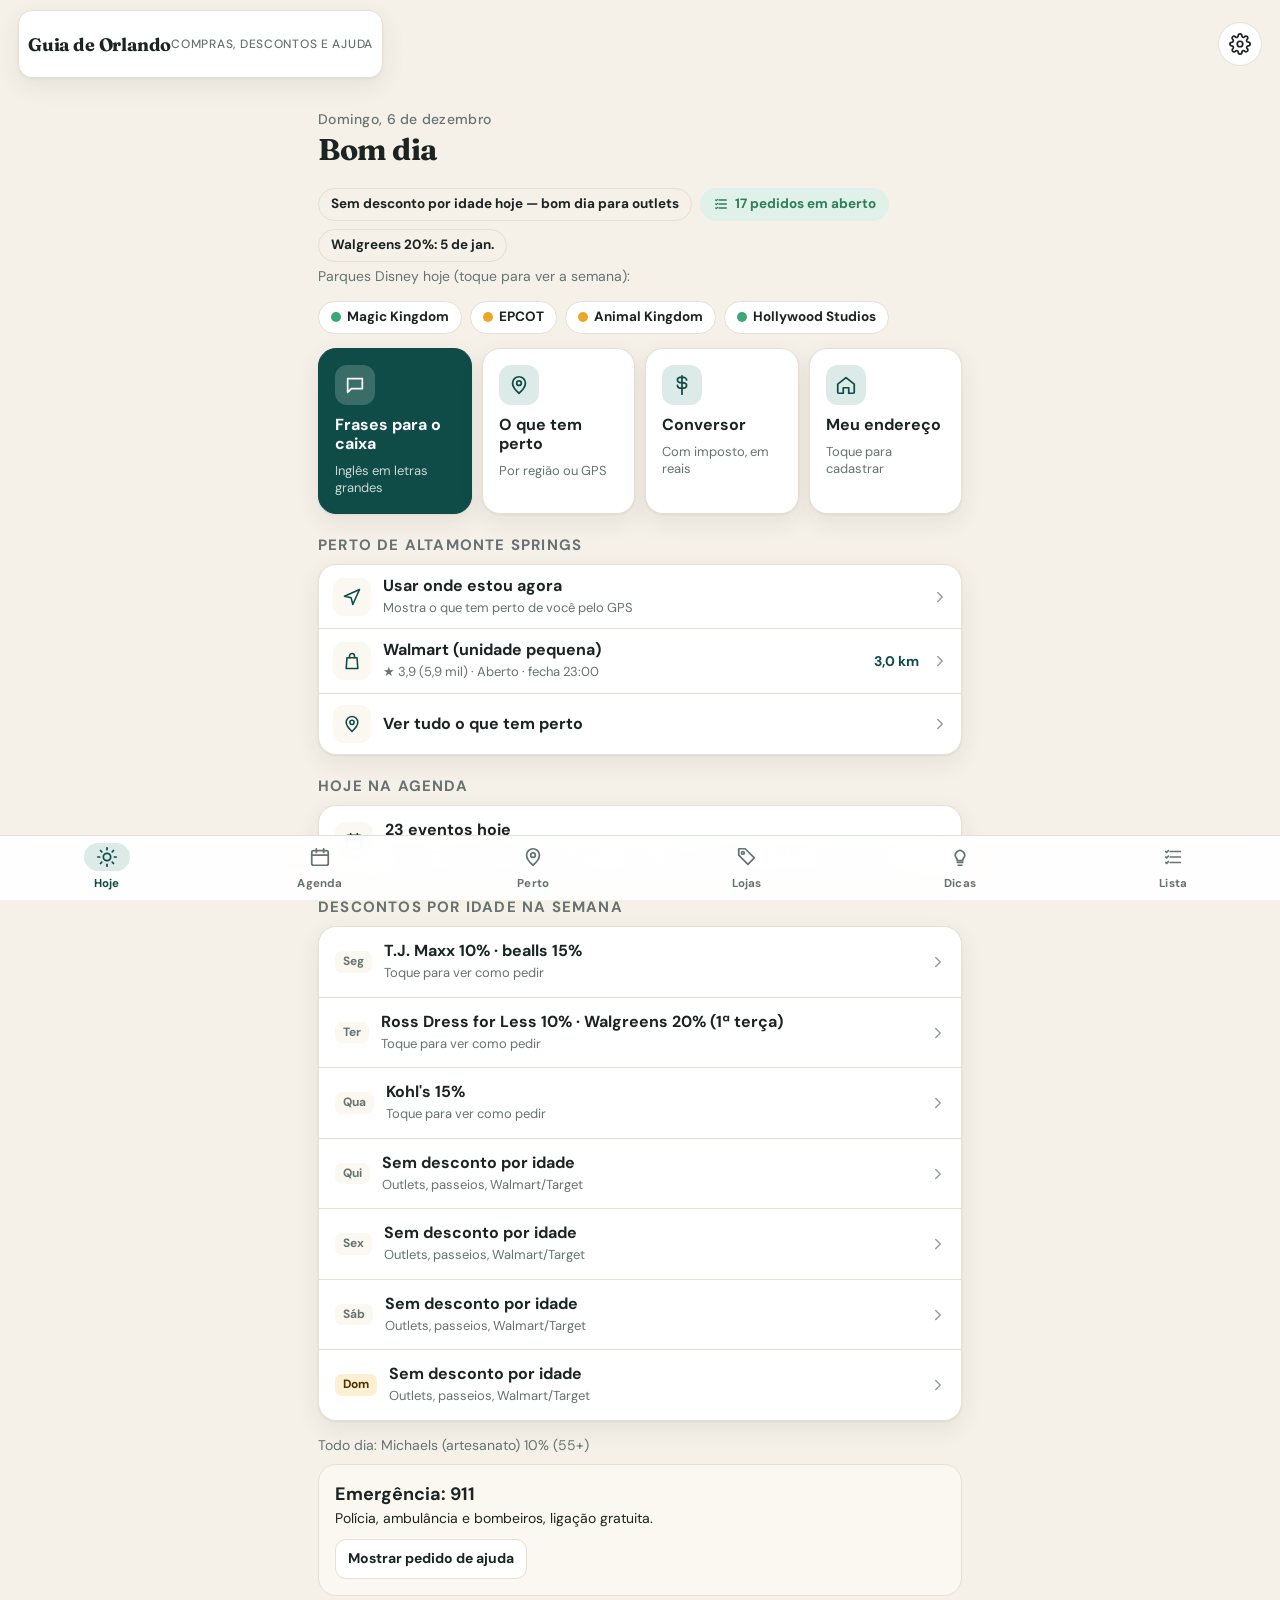
==== commit ea70ca21: "build: planilha → index.html [skip ci]" ====
--- a/index.html
+++ b/index.html
@@ -3,7 +3,7 @@
 <head>
 <meta charset="utf-8">
 <meta name="viewport" content="width=device-width, initial-scale=1, viewport-fit=cover">
-<meta http-equiv="Content-Security-Policy" content="default-src 'self'; script-src 'sha256-Aan2CdEgF/UMrXhUaXsp6Aj8au9UPcNGxcJw/WLX57c='; style-src 'sha256-F5N8T3DIEI5BHO3Ya+1YFXQq4as8edqUmXLOfOj43QY='; img-src 'self' data: blob: https://tile.openstreetmap.org https://*.tile.openstreetmap.org https://assets2.oakley.com; font-src 'self' data:; connect-src 'self' https://api.open-meteo.com https://api.frankfurter.app https://open.er-api.com https://nominatim.openstreetmap.org; manifest-src 'self'; worker-src 'self'; base-uri 'none'; form-action 'none'; object-src 'none'; upgrade-insecure-requests">
+<meta http-equiv="Content-Security-Policy" content="default-src 'self'; script-src 'sha256-1kbXgJ2GSobZot4SL74P4hqz6K2zbxTHwZmtUBpgXqQ='; style-src 'sha256-fokPWxWfSVWGax9Mlr6iETiMyhsDoDKHkLb8PP8d0R4='; img-src 'self' data: blob: https://tile.openstreetmap.org https://*.tile.openstreetmap.org https://assets2.oakley.com; font-src 'self' data:; connect-src 'self' https://api.open-meteo.com https://api.frankfurter.app https://open.er-api.com https://nominatim.openstreetmap.org; manifest-src 'self'; worker-src 'self'; base-uri 'none'; form-action 'none'; object-src 'none'; upgrade-insecure-requests">
 <meta name="referrer" content="no-referrer">
 <meta name="theme-color" content="#F6F1E8" media="(prefers-color-scheme: light)">
 <meta name="theme-color" content="#0F1413" media="(prefers-color-scheme: dark)">
@@ -910,6 +910,7 @@
 .filters{display:flex;gap:8px;overflow-x:auto;padding:2px 0 10px;scrollbar-width:none;-webkit-overflow-scrolling:touch}
 .filters::-webkit-scrollbar{display:none}
 .filters .chip{white-space:nowrap;flex:none}
+.agenda-filters{position:sticky;top:58px;z-index:4;margin:0 -4px;padding:8px 4px 10px;background:color-mix(in srgb,var(--bg) 94%,transparent);backdrop-filter:blur(10px);-webkit-backdrop-filter:blur(10px)}
 .stars{color:var(--sun);font-weight:700}
 .sheet h3.grp{margin-top:18px}
 .sugg.list{margin:8px 0 4px}
@@ -942,10 +943,14 @@
 
 /* ---------- marcas ---------- */
 .brands{display:grid;grid-template-columns:repeat(3,1fr);gap:8px;margin:0 0 6px}
-.brand{display:flex;flex-direction:column;align-items:flex-start;gap:3px;padding:12px;border-radius:14px;background:var(--surface);border:1px solid var(--line);cursor:pointer;text-align:left;color:var(--ink);box-shadow:var(--shadow)}
-.brand b{font-size:15px;line-height:1.2}
-.brand span{font-size:12px;color:var(--muted)}
-.brand .badge{margin-top:2px}
+.brand{min-height:68px;display:flex;align-items:center;justify-content:center;padding:9px;border-radius:14px;background:var(--surface);border:1px solid var(--line);cursor:pointer;text-align:center;color:var(--ink);box-shadow:var(--shadow)}
+.brand-wordmark{font-size:15px;font-weight:700;line-height:1.12;letter-spacing:-.035em}
+.brand:nth-child(3n+1) .brand-wordmark{font-family:var(--display);font-size:18px}
+.brand:nth-child(3n+2) .brand-wordmark{text-transform:uppercase;letter-spacing:.04em;font-size:13px}
+.brand:nth-child(3n) .brand-wordmark{font-style:italic}
+.route-heading{display:flex;align-items:end;justify-content:space-between;gap:12px;margin-top:20px}
+.route-heading h3{margin:0 0 2px}.route-heading p{margin:0}
+.route-date{width:auto!important;min-width:145px;padding:8px 10px!important;font-size:14px!important;border-radius:12px!important}
 @media (max-width:360px){.brands{grid-template-columns:repeat(2,1fr)}}
 
 .item img{cursor:zoom-in;background:#fff}
@@ -1103,7 +1108,7 @@
 
 /* ---------------- estado local ---------------- */
 const KEY = "guia.v2";
-const state = { name: "", home: "", homeLat: null, homeLng: null, rate: 0, rateAuto: 0, rateAt: 0, rateManual: false, pos: null, tax: 0.07, theme: "auto", region: "", tripStart: "", tripEnd: "", plan: [], people: [], items: [], done: {}, wx: null, agenda: [] };
+const state = { name: "", home: "", homeLat: null, homeLng: null, rate: 0, rateAuto: 0, rateAt: 0, rateManual: false, pos: null, tax: 0.07, theme: "auto", region: "", tripStart: "", tripEnd: "", routeDate: "", routeOrder: {}, plan: [], people: [], items: [], done: {}, wx: null, agenda: [] };
 function load() {
   try {
     const raw = localStorage.getItem(KEY); if (!raw) return;
@@ -1112,6 +1117,7 @@
     state.homeLat = coord(o.homeLat, 90); state.homeLng = coord(o.homeLng, 180); state.wx = (o.wx && typeof o.wx === "object") ? o.wx : null; state.pos = (o.pos && coord(o.pos.la, 90) != null && coord(o.pos.lo, 180) != null) ? { la: o.pos.la, lo: o.pos.lo, at: num(o.pos.at) } : null; state.tax = [0.065, 0.07, 0.075].includes(o.tax) ? o.tax : 0.07;
     state.theme = ["auto", "light", "dark"].includes(o.theme) ? o.theme : "auto"; state.region = str(o.region, 10);
     state.tripStart = ISO.test(str(o.tripStart, 10)) ? str(o.tripStart, 10) : ""; state.tripEnd = ISO.test(str(o.tripEnd, 10)) ? str(o.tripEnd, 10) : "";
+    state.routeDate = ISO.test(str(o.routeDate, 10)) ? str(o.routeDate, 10) : ""; state.routeOrder = cleanRouteOrder(o.routeOrder);
     state.agenda = cleanAgenda(o.agenda);
     state.plan = cleanPlan(o.plan); state.people = cleanPeople(o.people); state.items = cleanItems(o.items);
     state.done = {}; if (o.done && typeof o.done === "object") for (const k of Object.keys(o.done).slice(0, 2000)) if (o.done[k] === true) state.done[str(k, 60)] = true;
@@ -1126,7 +1132,8 @@
 }
 const ISO = /^\d{4}-\d{2}-\d{2}$/;
 function cleanAgenda(a) { return Array.isArray(a) ? a.slice(0, 300).map(x => ({ d: str(x.d, 10), k: ["ev", "pl", "nota"].includes(x.k) ? x.k : "nota", id: str(x.id, 90), n: str(x.n, 160), a: str(x.a, 200) })).filter(x => ISO.test(x.d) && x.n) : []; }
-function cleanPlan(a) { return Array.isArray(a) ? a.slice(0, 30).map(s => ({ id: str(s.id, 80), n: str(s.n, 120), a: str(s.a, 200) })).filter(s => s.id && s.n) : []; }
+function cleanRouteOrder(o) { const out = {}; if (!o || typeof o !== "object") return out; Object.entries(o).slice(0, 60).forEach(([d, ids]) => { if (ISO.test(d) && Array.isArray(ids)) out[d] = ids.slice(0, 40).map(x => str(x, 100)).filter(Boolean); }); return out; }
+function cleanPlan(a) { return Array.isArray(a) ? a.slice(0, 60).map(s => ({ id: str(s.id, 80), n: str(s.n, 120), a: str(s.a, 200), d: ISO.test(str(s.d, 10)) ? str(s.d, 10) : agendaToday() })).filter(s => s.id && s.n) : []; }
 function cleanPeople(a) { return Array.isArray(a) ? a.slice(0, 50).map(p => ({ id: str(p.id, 40), nome: str(p.nome, 60), tam: str(p.tam, 500) })).filter(p => p.id && p.nome) : []; }
 function cleanItems(a) {
   return Array.isArray(a) ? a.slice(0, 500).map(i => ({ id: str(i.id, 40), pessoa: str(i.pessoa, 40), nome: str(i.nome, 120), loja: str(i.loja, 80), cor: str(i.cor, 40), tam: str(i.tam, 40), preco: num(i.preco), link: safeUrl(i.link) || "", obs: str(i.obs, 300), onde: str(i.onde, 160), fotoUrl: safeUrl(i.fotoUrl) || "", foto: safeImg(i.foto) || "" })).filter(i => i.id && i.nome) : [];
@@ -1353,24 +1360,33 @@
   if (!mine.length) mbox.appendChild(h("div", { class: "empty", text: "Nada programado para este dia ainda." }));
   mine.forEach(x => mbox.appendChild(h("div", { class: "stop" }, h("span", { class: "num", text: x.k === "ev" ? "★" : x.k === "pl" ? "📍" : "✎" }), h("div", { class: "n" }, x.n, x.a ? h("small", { text: x.a }) : null),
     h("button", { class: "iconbtn", "aria-label": "remover", onClick: () => { state.agenda = state.agenda.filter(y => y !== x); save(); renderAgenda(); } }, icon("x")))));
-  v.appendChild(h("div", { class: "card flat" }, h("b", {}, "Minha programação"), mbox, h("div", { class: "btns" }, h("button", { class: "btn sm tonal", onClick: () => sheetNota(agSel) }, icon("plus"), "Anotar algo"), h("button", { class: "btn sm", onClick: () => go("lojas") }, icon("bag"), "Programar uma loja"))));
+  v.appendChild(h("div", { class: "card flat" }, h("b", {}, "Minha programação"), mbox, h("div", { class: "btns" }, h("button", { class: "btn sm primary", onClick: () => openDayRoute(agSel) }, icon("route"), "Montar rota deste dia"), h("button", { class: "btn sm tonal", onClick: () => sheetNota(agSel) }, icon("plus"), "Anotar algo"), h("button", { class: "btn sm", onClick: () => go("lojas") }, icon("bag"), "Programar uma loja"))));
   // eventos do dia
-  let evs = eventosDoDia(agSel);
+  const allEvs = eventosDoDia(agSel);
+  let evs = allEvs.slice();
   const cats = [...new Set(evs.map(e => e.cat))];
   if (agCat && !cats.includes(agCat) && !(agCat === "gratis")) agCat = "";
+  const filterBox = h("div", { class: "filters agenda-filters" });
+  const list = h("div", { class: "list", id: "agenda-events" });
+  const renderEvents = () => {
+    let filtered = allEvs.slice();
+    if (agCat === "gratis") filtered = filtered.filter(e => e.gratis); else if (agCat) filtered = filtered.filter(e => e.cat === agCat);
+    const order = ["compras", "feira", "gratis", "natal", "parque", "batevolta", "esporte", "show", "tampa"];
+    filtered.sort((a, b) => order.indexOf(a.cat) - order.indexOf(b.cat) || (a.fim.localeCompare(b.fim)));
+    list.replaceChildren();
+    if (!filtered.length) list.appendChild(h("div", { class: "empty" }, h("b", { text: "Nenhum evento cadastrado neste dia." }), h("p", { class: "small muted", text: "Pode ser um bom dia para compras, parque ou uma anotação sua." }), h("button", { class: "btn sm tonal", onClick: () => go("lista") }, icon("bag"), "Abrir lista de compras")));
+    filtered.forEach(e => { const on = state.agenda.some(x => x.d === agSel && x.id === e.id);
+      list.appendChild(h("button", { class: "row", onClick: () => sheetEvento(e) }, h("span", { class: "ico" }, icon(e.cat === "esporte" ? "sale" : e.cat === "compras" ? "bag" : e.cat === "parque" ? "park" : e.cat === "feira" ? "fork" : "cal")),
+        h("span", { class: "t" }, h("b", { text: e.t }), h("span", { text: [e.hora, e.onde, e.gratis ? "grátis" : "", e.ini !== e.fim ? "até " + fmtDia(e.fim, { day: "numeric", month: "short" }) : ""].filter(Boolean).join(" · ") })),
+        on ? h("span", { class: "badge leaf", text: "no meu dia" }) : e.previsto ? h("span", { class: "badge gray", text: "previsto" }) : h("span", { class: "badge " + (CATC[e.cat] || "gray"), text: (CATS[e.cat] || "").split(" ")[0] }), icon("chev", "chev"))); });
+  };
   if (evs.length) {
-    const chip = (lab, on, fn) => h("button", { class: "chip" + (on ? " on" : ""), onClick: () => { fn(); renderAgenda(); } }, lab);
-    v.appendChild(h("div", { class: "filters" }, chip("Todos (" + evs.length + ")", !agCat, () => agCat = ""), chip("Grátis", agCat === "gratis", () => agCat = agCat === "gratis" ? "" : "gratis"), ...cats.filter(c => c !== "gratis").map(c => chip(CATS[c] || c, agCat === c, () => agCat = agCat === c ? "" : c))));
+    const chip = (lab, val) => h("button", { class: "chip" + (!val ? " on" : ""), onClick: () => { agCat = val === "gratis" && agCat === val ? "" : (agCat === val ? "" : val); $$(".chip", filterBox).forEach(b => b.classList.toggle("on", b.dataset.cat === agCat)); renderEvents(); } }, lab);
+    const addChip = (lab, val) => { const b = chip(lab, val); b.dataset.cat = val; b.classList.toggle("on", agCat === val); filterBox.appendChild(b); };
+    addChip("Todos (" + evs.length + ")", ""); addChip("Grátis", "gratis"); cats.filter(c => c !== "gratis").forEach(c => addChip(CATS[c] || c, c));
+    v.appendChild(filterBox);
   }
-  if (agCat === "gratis") evs = evs.filter(e => e.gratis); else if (agCat) evs = evs.filter(e => e.cat === agCat);
-  const order = ["compras", "feira", "gratis", "natal", "parque", "batevolta", "esporte", "show", "tampa"];
-  evs.sort((a, b) => order.indexOf(a.cat) - order.indexOf(b.cat) || (a.fim.localeCompare(b.fim)));
-  const list = h("div", { class: "list" });
-  if (!evs.length) list.appendChild(h("div", { class: "empty" }, h("b", { text: "Nenhum evento cadastrado neste dia." }), h("p", { class: "small muted", text: "Pode ser um bom dia para compras, parque ou uma anotação sua." }), h("button", { class: "btn sm tonal", onClick: () => go("lista") }, icon("bag"), "Abrir lista de compras")));
-  evs.forEach(e => { const on = state.agenda.some(x => x.d === agSel && x.id === e.id);
-    list.appendChild(h("button", { class: "row", onClick: () => sheetEvento(e) }, h("span", { class: "ico" }, icon(e.cat === "esporte" ? "sale" : e.cat === "compras" ? "bag" : e.cat === "parque" ? "park" : e.cat === "feira" ? "fork" : "cal")),
-      h("span", { class: "t" }, h("b", { text: e.t }), h("span", { text: [e.hora, e.onde, e.gratis ? "grátis" : "", e.ini !== e.fim ? "até " + fmtDia(e.fim, { day: "numeric", month: "short" }) : ""].filter(Boolean).join(" · ") })),
-      on ? h("span", { class: "badge leaf", text: "no meu dia" }) : e.previsto ? h("span", { class: "badge gray", text: "previsto" }) : h("span", { class: "badge " + (CATC[e.cat] || "gray"), text: (CATS[e.cat] || "").split(" ")[0] }), icon("chev", "chev"))); });
+  renderEvents();
   v.appendChild(list);
   // meus planos (todos)
   const programados = state.agenda.slice().sort((a, b) => a.d.localeCompare(b.d));
@@ -1454,8 +1470,7 @@
   // marcas
   const marcas = [...new Set(P.filter(p => p.marca).map(p => p.marca))];
   v.appendChild(h("h3", { text: "Marcas: onde fica cada loja" }));
-  v.appendChild(h("div", { class: "brands" }, ...marcas.map(m => { const ls = P.filter(p => p.marca === m), clr = ls.some(p => p.c === "clearance"), np = pendentes(pedidosPara([m])).length;
-    return h("button", { class: "brand", onClick: () => sheetMarca(m) }, h("b", { text: m }), h("span", { text: ls.length + (ls.length === 1 ? " loja" : " lojas") + (clr ? " · clearance" : "") }), np ? h("span", { class: "badge leaf", text: np + (np === 1 ? " pedido" : " pedidos") }) : null); })));
+  v.appendChild(h("div", { class: "brands" }, ...marcas.map(m => h("button", { class: "brand", "aria-label": "Ver lojas " + m, title: m, onClick: () => sheetMarca(m) }, h("span", { class: "brand-wordmark", text: m })))));
   // clearance perto
   const CLR = ["ross", "tjmaxx", "th", "marshalls", "mh", "burlington", "nrack", "bealls", "clearance", "homesense"];
   const perto = P.filter(p => CLR.includes(p.c) && p.la > 27.5).map(p => Object.assign({}, p, { km: origin ? kmBetween(origin.la, origin.lo, p.la, p.lo) : 0 })).sort((a, b) => a.km - b.km).slice(0, 8);
@@ -1533,6 +1548,13 @@
 const nf = { open: false, top: false, type: "", sort: "km" };
 function placeName(p) { return p.n || (D.pontos.tipos[p.c] || {}).n || p.c; }
 function placeId(p) { return (placeName(p) + "|" + p.a).toLowerCase().replace(/[^a-z0-9]+/g, "-").slice(0, 80); }
+function currentRouteDate() { return ISO.test(state.routeDate) ? state.routeDate : agendaToday(); }
+function openDayRoute(iso) {
+  state.routeDate = ISO.test(iso) ? iso : agendaToday();
+  const first = routeStops(state.routeDate)[0], point = first && stopCoords(first);
+  if (point) { here = { la: point.la, lo: point.lo, label: first.n }; state.region = ""; }
+  save(); go("perto");
+}
 function renderPerto() {
   const v = $("#view-perto"); v.replaceChildren(h("h2", { text: "O que tem perto" }));
   const sel = h("select", { onChange: e => setRegion(e.target.value) }, h("option", { value: "", text: "Escolha a região…" }));
@@ -1548,9 +1570,11 @@
     h("label", { text: "Ou escolha a região" }), sel));
   v.appendChild(h("div", { class: "seg", id: "nearSeg" }, h("button", { class: nearMode === "lista" ? "on" : "", onClick: () => { nearMode = "lista"; renderNear(); } }, "Lista"), h("button", { class: nearMode === "mapa" ? "on" : "", onClick: () => { nearMode = "mapa"; renderNear(); } }, "Mapa")));
   v.appendChild(h("div", { id: "nearHead" })); v.appendChild(h("div", { id: "near" }));
-  v.appendChild(h("h3", { text: "Meu roteiro de hoje" }));
+  const routeDate = currentRouteDate();
+  const routePicker = h("input", { class: "route-date", type: "date", value: routeDate, "aria-label": "Data do roteiro", onChange: () => { const d = str(routePicker.value, 10); if (ISO.test(d)) { state.routeDate = d; save(); renderPerto(); } } });
+  v.appendChild(h("div", { class: "route-heading" }, h("div", {}, h("h3", { text: "Roteiro do dia" }), h("p", { class: "small muted", text: "Inclui automaticamente o que está na Agenda." })), routePicker));
   v.appendChild(h("div", { class: "list", id: "plan" }));
-  v.appendChild(h("div", { class: "btns" }, h("button", { class: "btn primary", onClick: openRoute }, icon("route"), "Abrir rota no Maps"), h("button", { class: "btn tonal sm", onClick: autoOrder }, "Ordenar pelo caminho"), h("button", { class: "btn danger sm", onClick: clearPlan }, "Limpar")));
+  v.appendChild(h("div", { class: "btns" }, h("button", { class: "btn primary", onClick: openRoute }, icon("route"), "Abrir rota no Maps"), h("button", { class: "btn tonal sm", onClick: autoOrder }, "Ordenar pelo caminho"), h("button", { class: "btn danger sm", onClick: clearPlan }, "Limpar extras")));
   v.appendChild(h("p", { class: "small muted", text: "Lojas levantadas em out/2026 (Google Maps). Horários e endereços podem mudar." }));
   if (state.region) { const r = D.pontos.regioes.find(x => x.id === state.region); if (r) here = { la: r.la, lo: r.lo, label: r.n }; }
   renderNear(); renderPlan();
@@ -1599,7 +1623,7 @@
   box.replaceChildren(l);
 }
 function sheetPlace(p) {
-  const t = D.pontos.tipos[p.c] || {}; const id = placeId(p); const inPlan = state.plan.some(s => s.id === id);
+  const t = D.pontos.tipos[p.c] || {}; const id = placeId(p); const inPlan = routeStops(currentRouteDate()).some(s => s.pId === id || s.id === id);
   const st = openStatus(p);
   openSheet(h("h2", { text: placeName(p) }), h("div", { class: "tags" }, h("span", { class: "badge " + (t.bc || "sky"), text: t.b || "" }), p.r ? h("span", { class: "badge gray", text: ratingText(p) + " no Google" }) : null, st ? h("span", { class: "badge " + (st.open ? "leaf" : "coral"), text: st.txt + (st.approx ? " (aprox.)" : "") }) : null),
     h("p", { text: p.a }), p.h ? h("p", { class: "small muted", text: "Horário: " + p.h }) : null,
@@ -1607,30 +1631,61 @@
     p.dica ? h("div", { class: "callout ok", html: p.dica }) : null,
     pedidosSection(pedidosPonto(p), () => sheetPlace(p)),
     h("div", { class: "btns" }, h("a", { class: "btn primary", href: mapsDir(placeName(p) + ", " + p.a) }, icon("nav"), "Como chegar"), h("a", { class: "btn", href: mapsSearch(placeName(p) + ", " + p.a) }, "Ver no Maps"),
+      h("button", { class: "btn tonal", onClick: () => { here = { la: p.la, lo: p.lo, label: placeName(p) }; state.region = ""; save(); closeSheet(); go("perto"); } }, icon("pin"), "Ver o que tem perto"),
       h("button", { class: "btn tonal", onClick: () => { addStop(p); closeSheet(); } }, icon(inPlan ? "check" : "plus"), inPlan ? "No roteiro" : "Adicionar ao roteiro"), h("button", { class: "btn tonal", onClick: () => sheetProgramarLugar(p) }, icon("cal"), "Programar um dia")),
     h("div", { class: "btns" }, closeBtn()));
 }
-function addStop(p) { const id = placeId(p); if (state.plan.some(s => s.id === id)) { toast("Já está no roteiro"); return; } if (state.plan.length >= 30) { toast("Roteiro cheio"); return; } state.plan.push({ id, n: placeName(p), a: p.a }); save(); renderPlan(); toast("Adicionado ao roteiro"); }
+function findPlaceForQuery(query) {
+  const q = norm(query); if (!q) return null;
+  let best = null, bestScore = 0;
+  D.pontos.pontos.forEach(p => {
+    const n = norm(placeName(p)), a = norm(p.a), words = q.split(" ").filter(w => w.length > 2);
+    const hits = words.filter(w => n.includes(w) || a.includes(w)).length;
+    const score = n === q ? 100 : (n.includes(q) || q.includes(n) ? 90 : hits * 10);
+    if (score > bestScore) { best = p; bestScore = score; }
+  });
+  return bestScore >= 20 ? best : null;
+}
+function stopFromAgenda(x) {
+  const event = x.k === "ev" ? ((D.eventos && D.eventos.eventos) || []).find(e => e.id === x.id) : null;
+  const query = event ? (event.q || event.onde || x.a || x.n) : x.n;
+  const point = x.k === "pl" ? D.pontos.pontos.find(p => placeId(p) === x.id) || findPlaceForQuery(query) : findPlaceForQuery(query);
+  return { id: "agenda:" + x.k + ":" + x.id, pId: point ? placeId(point) : "", n: x.n, a: x.a || (event && event.onde) || (point && point.a) || "", q: point ? placeName(point) + ", " + point.a : query, agenda: true };
+}
+function routeStops(day) {
+  const raw = state.agenda.filter(x => x.d === day && x.k !== "nota").map(stopFromAgenda).concat(state.plan.filter(s => s.d === day).map(s => Object.assign({ q: s.n + ", " + s.a, agenda: false }, s)));
+  const seen = new Set(); const unique = raw.filter(s => { const key = s.pId || norm(s.q || s.n); if (!key || seen.has(key)) return false; seen.add(key); return true; });
+  const order = state.routeOrder[day] || []; const rank = new Map(order.map((id, i) => [id, i]));
+  return unique.sort((a, b) => (rank.has(a.id) ? rank.get(a.id) : 1000 + raw.indexOf(a)) - (rank.has(b.id) ? rank.get(b.id) : 1000 + raw.indexOf(b)));
+}
+function stopCoords(s) { const p = s.pId ? D.pontos.pontos.find(x => placeId(x) === s.pId) : D.pontos.pontos.find(x => placeId(x) === s.id); return p ? { la: p.la, lo: p.lo } : null; }
+function saveRouteOrder(day, stops) { state.routeOrder[day] = stops.map(s => s.id); save(); }
+function addStop(p) {
+  const day = currentRouteDate(), id = placeId(p);
+  if (routeStops(day).some(s => s.pId === id || s.id === id)) { toast("Esse lugar já está no roteiro deste dia"); return; }
+  if (state.plan.filter(s => s.d === day).length >= 30) { toast("Roteiro cheio"); return; }
+  state.plan.push({ id, n: placeName(p), a: p.a, d: day }); save(); renderPlan(); toast("Adicionado ao roteiro de " + fmtDia(day, { day: "numeric", month: "short" }));
+}
 function renderPlan() {
   const box = $("#plan"); if (!box) return; box.replaceChildren();
-  if (!state.plan.length) { box.appendChild(h("div", { class: "empty", text: "Toque numa loja acima e depois em “Adicionar ao roteiro”." })); return; }
-  const km = planTotalKm(); if (km) box.appendChild(h("div", { class: "small muted", style: null, text: state.plan.length + " paradas · ~" + Math.round(km * 1.25) + " km de carro" + (state.homeLat != null ? " saindo da casa" : "") }));
-  state.plan.forEach((s, i) => box.appendChild(h("div", { class: "stop" }, h("span", { class: "num", text: String(i + 1) }), h("div", { class: "n" }, s.n, h("small", { text: s.a })),
-    h("button", { class: "iconbtn", "aria-label": "subir", onClick: () => { if (i > 0) { [state.plan[i - 1], state.plan[i]] = [state.plan[i], state.plan[i - 1]]; save(); renderPlan(); } } }, icon("up")),
-    h("button", { class: "iconbtn", "aria-label": "descer", onClick: () => { if (i < state.plan.length - 1) { [state.plan[i + 1], state.plan[i]] = [state.plan[i], state.plan[i + 1]]; save(); renderPlan(); } } }, icon("down")),
-    h("button", { class: "iconbtn", "aria-label": "remover", onClick: () => { state.plan.splice(i, 1); save(); renderPlan(); } }, icon("x")))));
-}
-function planCoords(s) { const p = D.pontos.pontos.find(x => placeId(x) === s.id); return p ? { la: p.la, lo: p.lo } : null; }
+  const day = currentRouteDate(), stops = routeStops(day);
+  if (!stops.length) { box.appendChild(h("div", { class: "empty", text: "Programe um lugar na Agenda ou toque em um lugar acima para adicionar à rota deste dia." })); return; }
+  const km = planTotalKm(stops); if (km) box.appendChild(h("div", { class: "small muted", style: null, text: stops.length + " paradas · ~" + Math.round(km * 1.25) + " km de carro" + (state.homeLat != null ? " saindo da casa" : "") }));
+  stops.forEach((s, i) => box.appendChild(h("div", { class: "stop" }, h("span", { class: "num", text: String(i + 1) }), h("div", { class: "n" }, s.n, h("small", { text: s.a || "Local a confirmar no Maps" }), s.agenda ? h("span", { class: "badge leaf", text: "Agenda" }) : null),
+    h("button", { class: "iconbtn", "aria-label": "subir", onClick: () => { if (i > 0) { [stops[i - 1], stops[i]] = [stops[i], stops[i - 1]]; saveRouteOrder(day, stops); renderPlan(); } } }, icon("up")),
+    h("button", { class: "iconbtn", "aria-label": "descer", onClick: () => { if (i < stops.length - 1) { [stops[i + 1], stops[i]] = [stops[i], stops[i + 1]]; saveRouteOrder(day, stops); renderPlan(); } } }, icon("down")),
+    !s.agenda ? h("button", { class: "iconbtn", "aria-label": "remover", onClick: () => { state.plan = state.plan.filter(x => x.id !== s.id || x.d !== day); save(); renderPlan(); } }, icon("x")) : null)));
+}
 function autoOrder() {
-  const a = state.plan; if (a.length < 2) { toast("Adicione pelo menos 2 paradas"); return; }
-  let cur = (state.homeLat != null) ? { la: state.homeLat, lo: state.homeLng } : (here ? { la: here.la, lo: here.lo } : planCoords(a[0]));
+  const day = currentRouteDate(), a = routeStops(day); if (a.length < 2) { toast("Adicione pelo menos 2 paradas"); return; }
+  let cur = (state.homeLat != null) ? { la: state.homeLat, lo: state.homeLng } : (here ? { la: here.la, lo: here.lo } : stopCoords(a[0]));
   const rest = a.slice(), out = [];
-  while (rest.length) { let bi = 0, bd = 1e9; rest.forEach((s, i) => { const c = planCoords(s); const d = c && cur ? kmBetween(cur.la, cur.lo, c.la, c.lo) : 1e8; if (d < bd) { bd = d; bi = i; } }); const s = rest.splice(bi, 1)[0]; out.push(s); cur = planCoords(s) || cur; }
-  state.plan = out; save(); renderPlan(); toast("Roteiro ordenado pelo caminho mais curto");
-}
-function planTotalKm() { let cur = (state.homeLat != null) ? { la: state.homeLat, lo: state.homeLng } : null, tot = 0; state.plan.forEach(s => { const c = planCoords(s); if (c && cur) tot += kmBetween(cur.la, cur.lo, c.la, c.lo); if (c) cur = c; }); return tot; }
-function openRoute() { if (!state.plan.length) { toast("Adicione paradas primeiro"); return; } const stops = state.plan.map(s => s.n + ", " + s.a); window.open(mapsDir(stops[stops.length - 1], state.home || "", stops.slice(0, -1)), "_blank", "noopener"); }
-function clearPlan() { if (!state.plan.length) return; if (!confirm("Limpar o roteiro de hoje?")) return; state.plan = []; save(); renderPlan(); }
+  while (rest.length) { let bi = 0, bd = 1e9; rest.forEach((s, i) => { const c = stopCoords(s); const d = c && cur ? kmBetween(cur.la, cur.lo, c.la, c.lo) : 1e8; if (d < bd) { bd = d; bi = i; } }); const s = rest.splice(bi, 1)[0]; out.push(s); cur = stopCoords(s) || cur; }
+  saveRouteOrder(day, out); renderPlan(); toast("Roteiro ordenado pelo caminho mais curto");
+}
+function planTotalKm(stops) { let cur = (state.homeLat != null) ? { la: state.homeLat, lo: state.homeLng } : null, tot = 0; stops.forEach(s => { const c = stopCoords(s); if (c && cur) tot += kmBetween(cur.la, cur.lo, c.la, c.lo); if (c) cur = c; }); return tot; }
+function openRoute() { const stops = routeStops(currentRouteDate()); if (!stops.length) { toast("Adicione paradas primeiro"); return; } const dest = stops.map(s => s.q || (s.n + ", " + s.a)); window.open(mapsDir(dest[dest.length - 1], state.home || "", dest.slice(0, -1)), "_blank", "noopener"); }
+function clearPlan() { const day = currentRouteDate(), count = state.plan.filter(s => s.d === day).length; if (!count) { toast("Não há extras para limpar neste dia"); return; } if (!confirm("Remover os lugares extras deste roteiro? A Agenda não será alterada.")) return; state.plan = state.plan.filter(s => s.d !== day); delete state.routeOrder[day]; save(); renderPlan(); }
 
 
 /* ---------------- pedidos × lojas (cruzamento) ----------------
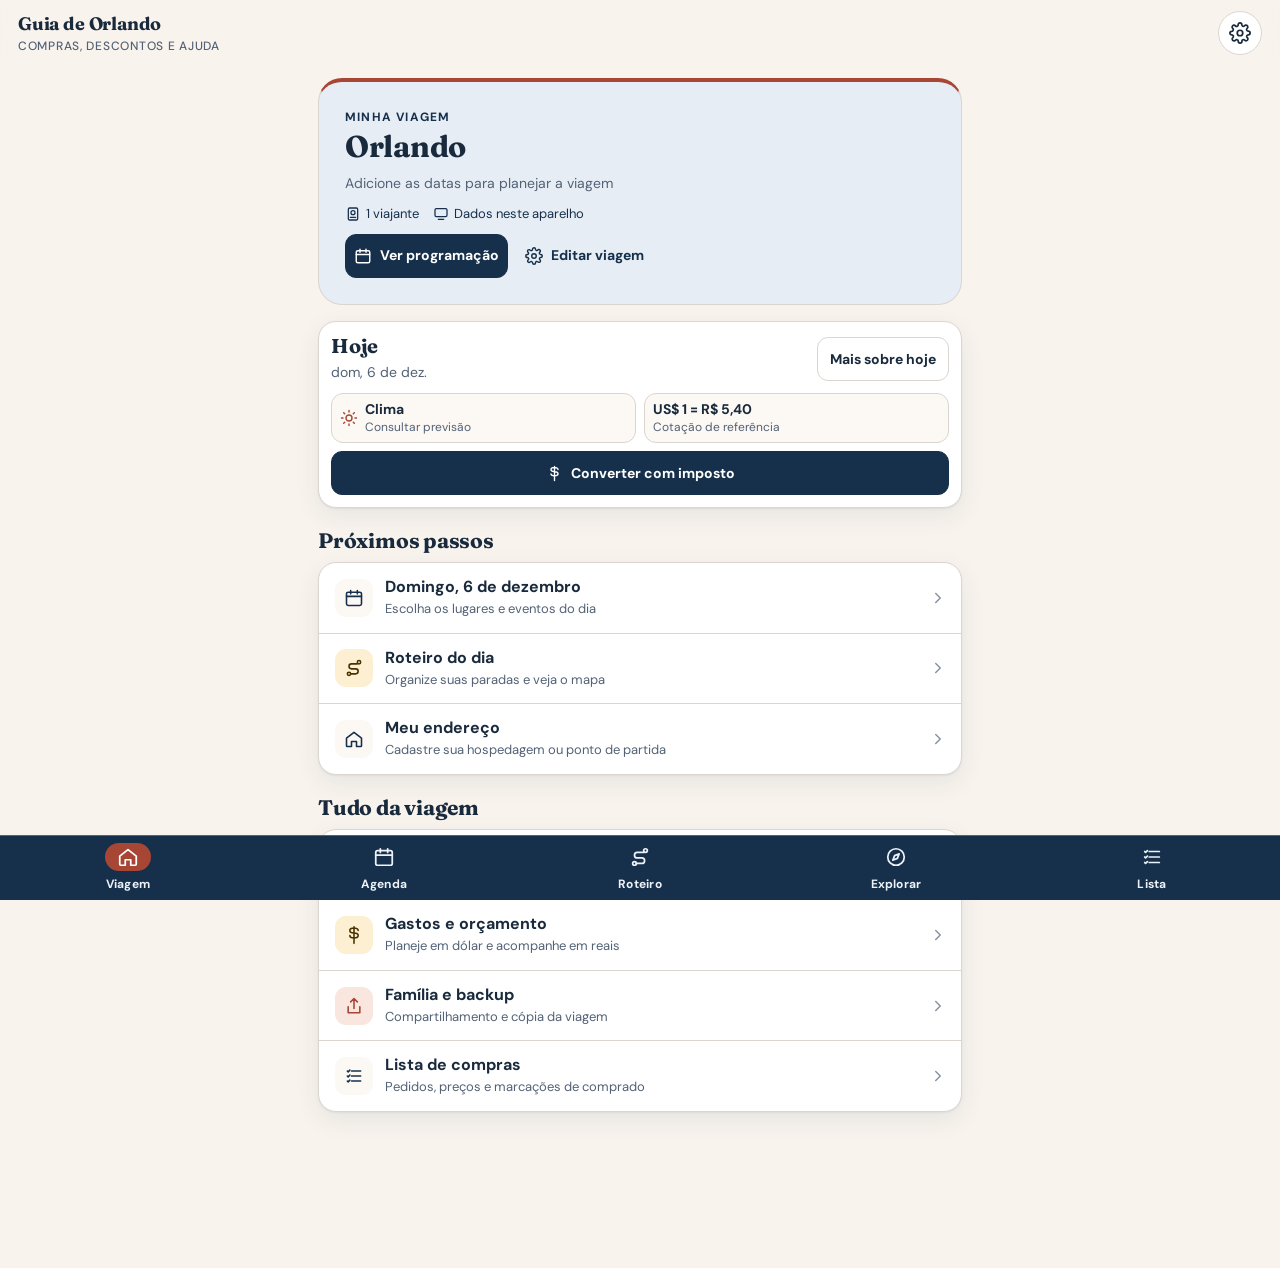
==== commit e46884ba: "feat: atualizar Minha viagem e conversor com imposto" ====
--- a/index.html
+++ b/index.html
@@ -3,10 +3,10 @@
 <head>
 <meta charset="utf-8">
 <meta name="viewport" content="width=device-width, initial-scale=1, viewport-fit=cover">
-<meta http-equiv="Content-Security-Policy" content="default-src 'self'; script-src 'sha256-1kbXgJ2GSobZot4SL74P4hqz6K2zbxTHwZmtUBpgXqQ='; style-src 'sha256-fokPWxWfSVWGax9Mlr6iETiMyhsDoDKHkLb8PP8d0R4='; img-src 'self' data: blob: https://tile.openstreetmap.org https://*.tile.openstreetmap.org https://assets2.oakley.com; font-src 'self' data:; connect-src 'self' https://api.open-meteo.com https://api.frankfurter.app https://open.er-api.com https://nominatim.openstreetmap.org; manifest-src 'self'; worker-src 'self'; base-uri 'none'; form-action 'none'; object-src 'none'; upgrade-insecure-requests">
+<meta http-equiv="Content-Security-Policy" content="default-src 'self'; script-src 'sha256-8ujMVBxQxMpJdi42sNgwaMQak5j5XgI0hqsrBHVvpa4='; style-src 'sha256-XuGKD2ZNq1lHbXi3moUqIayQ8EpF6FNHDbqI8gCG8Pc='; img-src 'self' data: blob: https://tile.openstreetmap.org https://*.tile.openstreetmap.org https://assets2.oakley.com; font-src 'self' data:; connect-src 'self' https://api.open-meteo.com https://api.frankfurter.app https://open.er-api.com https://nominatim.openstreetmap.org; manifest-src 'self'; worker-src 'self'; base-uri 'none'; form-action 'none'; object-src 'none'; upgrade-insecure-requests">
 <meta name="referrer" content="no-referrer">
-<meta name="theme-color" content="#F6F1E8" media="(prefers-color-scheme: light)">
-<meta name="theme-color" content="#0F1413" media="(prefers-color-scheme: dark)">
+<meta name="theme-color" content="#16304C" media="(prefers-color-scheme: light)">
+<meta name="theme-color" content="#111D2B" media="(prefers-color-scheme: dark)">
 <meta name="apple-mobile-web-app-capable" content="yes">
 <meta name="apple-mobile-web-app-status-bar-style" content="default">
 <meta name="robots" content="noindex, nofollow">
@@ -685,11 +685,12 @@
 @font-face{font-family:"Fraunces";font-style:normal;font-weight:700;font-display:swap;src:url("[data-uri]") format("woff2")}
 
 :root{
-  --bg:#F6F1E8; --surface:#FFFFFF; --surface-2:#FBF8F2; --ink:#1B2423; --muted:#667371; --line:#E6DFD3;
-  --primary:#0F4C47; --on-primary:#FFFFFF; --primary-soft:#DCEBE7;
-  --accent:#D94E2B; --accent-soft:#FBE3DC; --sun:#E9A72A; --sun-soft:#FCEFD2; --sun-ink:#4A3300;
+  --bg:#F8F3ED; --surface:#FFFFFF; --surface-2:#FCF8F4; --ink:#192A3D; --muted:#536276; --line:#DAD5CF;
+  --primary:#16304C; --on-primary:#FFFFFF; --primary-soft:#E7EDF5;
+  --accent:#A74634; --accent-soft:#F9E6DF; --sun:#C07830; --sun-soft:#FCEFD2; --sun-ink:#4A3300;
   --ok:#2E7D5B; --ok-soft:#DFF1E8; --info:#2F5D8A; --info-soft:#E1ECF7;
-  --shadow:0 1px 2px rgba(27,36,35,.06),0 8px 24px rgba(27,36,35,.08);
+  --shadow:0 1px 2px rgba(22,48,76,.06),0 8px 24px rgba(22,48,76,.08);
+  --nav-bg:#16304C; --nav-ink:#EDF2F8; --nav-active:#A74634;
   --r:18px; --r-sm:12px; --nav-h:64px;
   --font:"DM Sans",system-ui,-apple-system,"Segoe UI",Roboto,sans-serif;
   --display:"Fraunces",Georgia,"Times New Roman",serif;
@@ -699,18 +700,18 @@
 @media (prefers-color-scheme:dark){
   :root:not([data-theme="light"]){
     color-scheme:dark;
-    --bg:#0E1111; --surface:#191D1D; --surface-2:#1F2424; --ink:#F1F3F2; --muted:#9BA5A3; --line:#2B3232;
-    --primary:#8ED3C7; --on-primary:#0B2320; --primary-soft:#173532;
-    --accent:#FF8A6A; --accent-soft:#3B241D; --sun:#F6C35C; --sun-soft:#3A2E12; --sun-ink:#FFE9B5;
+    --bg:#111D2B; --surface:#19283A; --surface-2:#213248; --ink:#F2F5FA; --muted:#BDCBDC; --line:#3C506A;
+    --primary:#B9D5F4; --on-primary:#11243A; --primary-soft:#263F5D;
+    --accent:#FFAD98; --accent-soft:#50302C; --sun:#F6C35C; --sun-soft:#3A2E12; --sun-ink:#FFE9B5;
     --ok:#7ED3A8; --ok-soft:#153426; --info:#8FB8E6; --info-soft:#1A2C40;
     --shadow:0 1px 2px rgba(0,0,0,.4),0 8px 24px rgba(0,0,0,.35);
   }
 }
 :root[data-theme="dark"]{
   color-scheme:dark;
-  --bg:#0E1111; --surface:#191D1D; --surface-2:#1F2424; --ink:#F1F3F2; --muted:#9BA5A3; --line:#2B3232;
-  --primary:#8ED3C7; --on-primary:#0B2320; --primary-soft:#173532;
-  --accent:#FF8A6A; --accent-soft:#3B241D; --sun:#F6C35C; --sun-soft:#3A2E12; --sun-ink:#FFE9B5;
+  --bg:#111D2B; --surface:#19283A; --surface-2:#213248; --ink:#F2F5FA; --muted:#BDCBDC; --line:#3C506A;
+  --primary:#B9D5F4; --on-primary:#11243A; --primary-soft:#263F5D;
+  --accent:#FFAD98; --accent-soft:#50302C; --sun:#F6C35C; --sun-soft:#3A2E12; --sun-ink:#FFE9B5;
   --ok:#7ED3A8; --ok-soft:#153426; --info:#8FB8E6; --info-soft:#1A2C40;
   --shadow:0 1px 2px rgba(0,0,0,.4),0 8px 24px rgba(0,0,0,.35);
 }
@@ -823,7 +824,8 @@
 .btn.sm{min-height:40px;padding:6px 12px;font-size:14px;border-radius:11px}
 .btn.block{width:100%}
 .btn:active{transform:scale(.98)}
-.btn:focus-visible,.row:focus-visible,.iconbtn:focus-visible,.action:focus-visible,.tile:focus-visible,input:focus-visible,select:focus-visible,textarea:focus-visible{outline:3px solid var(--info);outline-offset:2px}
+button:focus-visible,a:focus-visible,summary:focus-visible,input:focus-visible,select:focus-visible,textarea:focus-visible{outline:3px solid var(--info);outline-offset:2px}
+.row:focus-visible{outline-offset:-3px}
 .btns{display:flex;gap:8px;flex-wrap:wrap;margin-top:10px}
 label{display:block;font-size:13px;font-weight:700;color:var(--muted);margin:12px 0 5px;letter-spacing:.02em}
 input[type=text],input[type=number],input[type=url],input[type=search],select,textarea{width:100%;font:inherit;font-size:17px;padding:12px 13px;border:1px solid var(--line);border-radius:var(--r-sm);background:var(--surface);color:var(--ink)}
@@ -889,7 +891,6 @@
 .nav button.on{color:var(--primary)}
 .nav button .pill{width:46px;height:28px;border-radius:14px;display:inline-flex;align-items:center;justify-content:center;position:relative}
 .nav button.on .pill{background:var(--primary-soft)}
-.navbadge{position:absolute;right:-7px;top:-7px;min-width:17px;height:17px;padding:0 4px;border:2px solid var(--surface);border-radius:10px;background:var(--accent);color:#fff;font-size:10px;line-height:13px;text-align:center}
 
 .toast{position:fixed;left:50%;transform:translateX(-50%);bottom:calc(var(--nav-h) + env(safe-area-inset-bottom,0px) + 14px);background:var(--ink);color:var(--bg);padding:10px 16px;border-radius:12px;font-weight:700;font-size:14px;z-index:50;display:none;max-width:92%;text-align:center}
 .toast.show{display:block}
@@ -944,18 +945,99 @@
 /* ---------- marcas ---------- */
 .brands{display:grid;grid-template-columns:repeat(3,1fr);gap:8px;margin:0 0 6px}
 .brand{min-height:68px;display:flex;align-items:center;justify-content:center;padding:9px;border-radius:14px;background:var(--surface);border:1px solid var(--line);cursor:pointer;text-align:center;color:var(--ink);box-shadow:var(--shadow)}
+.brand-logo{display:block;width:100%;max-width:102px;height:36px;object-fit:contain}
 .brand-wordmark{font-size:15px;font-weight:700;line-height:1.12;letter-spacing:-.035em}
 .brand:nth-child(3n+1) .brand-wordmark{font-family:var(--display);font-size:18px}
 .brand:nth-child(3n+2) .brand-wordmark{text-transform:uppercase;letter-spacing:.04em;font-size:13px}
 .brand:nth-child(3n) .brand-wordmark{font-style:italic}
+.brands .brand{background:#fff;color:#142f2d;border-color:#e7e3da}
 .route-heading{display:flex;align-items:end;justify-content:space-between;gap:12px;margin-top:20px}
 .route-heading h3{margin:0 0 2px}.route-heading p{margin:0}
 .route-date{width:auto!important;min-width:145px;padding:8px 10px!important;font-size:14px!important;border-radius:12px!important}
+.route-maps{margin:0 0 10px}
+.day-plan{border:1px solid var(--primary);box-shadow:var(--shadow);margin:14px 0;padding:16px}
+.day-plan .route-heading{margin:0 0 12px;align-items:center}
+.day-plan .list{margin:10px 0}
+.day-plan .stop{padding:10px 2px;gap:10px}
+.stop-type{width:40px;height:40px;border-radius:13px;display:inline-flex;align-items:center;justify-content:center;flex:none;background:var(--primary-soft);color:var(--primary)}
+.stop-type.event{background:var(--accent-soft);color:var(--accent)}.stop-type.park{background:var(--ok-soft);color:var(--ok)}.stop-type.food{background:var(--sun-soft);color:var(--sun-ink)}.stop-type.note{background:var(--info-soft);color:var(--info)}
+.stop-type .ic{width:20px;height:20px}
+.location-choice{display:inline-flex;align-items:center;margin-top:5px;padding:4px 9px;border:0;border-radius:8px;background:var(--primary-soft);color:var(--primary);font:700 12px var(--font);cursor:pointer}
+.location-choice:focus-visible,.near-results summary:focus-visible{outline:3px solid var(--info);outline-offset:2px}
+.brands .brand:focus-visible{outline:3px solid var(--info);outline-offset:2px}
+.near-results{margin:14px 0;border:1px solid var(--line);border-radius:16px;background:var(--surface);overflow:hidden}
+.near-results summary{list-style:none;display:flex;align-items:center;gap:9px;padding:15px;font-weight:700;cursor:pointer;color:var(--primary)}
+.near-results summary::-webkit-details-marker{display:none}.near-results summary:after{content:'+';margin-left:auto;font-size:22px}.near-results[open] summary:after{content:'−'}
+.near-results #nearSeg,.near-results #nearHead,.near-results #near{margin:0 12px 12px}
+@media(max-width:380px){.day-plan .route-heading{align-items:flex-start;flex-direction:column}.route-date{width:100%!important}}
 @media (max-width:360px){.brands{grid-template-columns:repeat(2,1fr)}}
 
 .item img{cursor:zoom-in;background:#fff}
 .bigphoto{background:#fff;border-radius:var(--r);border:1px solid var(--line);padding:12px;margin:6px 0 10px;text-align:center}
 .bigphoto img{max-width:100%;max-height:50vh;object-fit:contain}
+
+/* ---------- Minha viagem ---------- */
+.nav{grid-template-columns:repeat(5,minmax(0,1fr));background:var(--nav-bg);border-top:1px solid var(--nav-active)}
+.nav button,.nav button.on{color:var(--nav-ink);font-size:12px}
+.nav button.on .pill{background:var(--nav-active);color:#fff}
+.nav button:focus-visible{outline-color:var(--nav-ink);outline-offset:-4px}
+.topbar .brand{display:block;min-height:0;padding:0;background:none;border:0;box-shadow:none;text-align:left;cursor:inherit}
+.trip-hero{background:var(--primary-soft);border:1px solid var(--line);border-top:4px solid var(--accent);border-radius:24px;padding:clamp(16px,4vw,26px);margin:6px 0 16px}
+.trip-hero h1,.trip-hero h2{margin:3px 0 8px}
+.trip-hero p{color:var(--muted)}
+.trip-eyebrow{font-size:12px;letter-spacing:.1em;text-transform:uppercase;color:var(--primary);font-weight:700}
+.trip-hero-meta{display:flex;flex-wrap:wrap;gap:7px 14px;color:var(--primary);font-size:13px;margin:10px 0}
+.trip-hero-meta span{display:inline-flex;align-items:center;gap:5px}
+.trip-hero-meta .ic{width:16px;height:16px}
+#view-viagem .trip-hero .btn.sm{min-height:44px;padding-inline:8px}
+#view-viagem .trip-hero .btn .ic{width:18px;height:18px}
+.trip-today{padding:12px}
+.trip-today-heading{display:flex;align-items:center;justify-content:space-between;flex-wrap:wrap;gap:8px;margin-bottom:8px}
+.trip-today-heading h2{margin:0}
+.trip-today-facts{display:grid;grid-template-columns:repeat(2,minmax(0,1fr));gap:8px;margin-bottom:8px}
+.trip-today-fact{display:flex;align-items:center;gap:7px;padding:7px 8px;border-radius:var(--r-sm);border:1px solid var(--line);background:var(--surface-2);text-align:left;line-height:1.25;font-size:14px;min-height:44px}
+button.trip-today-fact{cursor:pointer}
+.trip-today-fact .ic{color:var(--accent);width:18px;height:18px}
+.trip-today-fact small{display:block;color:var(--muted);font-size:12px;margin-top:2px}
+.trip-today .btn{min-height:44px}
+.trip-today .btn .ic{width:17px;height:17px}
+.converter-result .bigtext{padding:6px 0}
+.trip-section{margin:20px 0}
+.trip-section h2{font-size:21px;margin-bottom:9px}
+.trip-subhead{margin:8px 0 16px}
+.trip-subhead h1{margin:10px 0 5px}
+.row .ico.trip-sun{background:var(--sun-soft);color:var(--sun-ink)}
+.row .ico.trip-peach{background:var(--accent-soft);color:var(--accent)}
+.trip-field{display:grid;gap:5px;min-width:0;margin:10px 0;color:var(--ink);font-weight:600}
+.trip-field input,.trip-field select,.trip-field textarea{min-width:0;width:100%;max-width:100%}
+.trip-fields{display:grid;grid-template-columns:repeat(2,minmax(0,1fr));gap:10px}
+.trip-check{display:flex;align-items:center;gap:8px;color:var(--ink);margin:8px 0}
+.trip-check input{width:20px;height:20px;accent-color:var(--primary)}
+.trip-timeline{margin:10px 0}
+.trip-timeline-item{display:grid;grid-template-columns:48px minmax(0,1fr);align-items:center;border-bottom:1px solid var(--line)}
+.trip-timeline-item:last-child{border:0}
+.trip-timeline-item .row{border:0;padding:10px 0}
+.trip-time{font-size:13px;color:var(--primary);font-weight:700;font-variant-numeric:tabular-nums}
+.trip-map{height:250px;border-radius:14px;background:var(--primary-soft);border:1px solid var(--line);margin-bottom:8px;overflow:hidden}
+.trip-map-list{font-size:14px;padding-left:23px}
+.trip-route-caption{padding:8px 8px 4px}
+.route-card button:disabled{opacity:.42;cursor:default}
+.trip-progress{width:100%;height:10px;accent-color:var(--primary)}
+.trip-totals{display:grid;grid-template-columns:repeat(auto-fit,minmax(125px,1fr));gap:8px;margin:10px 0}
+.trip-totals .card{display:grid;gap:2px;margin:0}
+@media(max-width:350px){.trip-fields{grid-template-columns:1fr}.trip-hero{border-radius:18px}}
+
+/* ---------- lojas cadastradas ---------- */
+.store-actions{margin:12px 0}
+.store-actions .btn.primary{background:var(--accent);color:#fff;border-color:var(--accent)}
+:root[data-theme="dark"] .store-actions .btn.primary{color:#351C19}
+@media(prefers-color-scheme:dark){:root:not([data-theme="light"]) .store-actions .btn.primary{color:#351C19}}
+.store-tabs{display:flex;flex-wrap:wrap;gap:4px;margin:12px 0}
+.store-tabs button{min-height:44px;flex:1 0 auto}
+.store-results .t span{white-space:normal;overflow-wrap:anywhere}
+.store-form .trip-field input,.store-form .trip-field select,.store-form .trip-field textarea{font-size:16px}
+.store-form .btns{flex-wrap:wrap}
+.store-error{color:var(--accent);font-weight:700}
 </style>
 </head>
 <body>
@@ -1004,7 +1086,12 @@
 <div class="offline" id="offline">Sem internet — modo offline</div>
 
 <main>
-  <section class="view active" id="view-hoje" data-view="hoje"></section>
+  <section class="view active" id="view-viagem" data-view="viagem"></section>
+  <section class="view" id="view-hoje" data-view="hoje"></section>
+  <section class="view" id="view-explorar" data-view="explorar"></section>
+  <section class="view" id="view-reservas" data-view="reservas"></section>
+  <section class="view" id="view-gastos" data-view="gastos"></section>
+  <section class="view" id="view-familia" data-view="familia"></section>
   <section class="view" id="view-agenda" data-view="agenda"></section>
   <section class="view" id="view-perto" data-view="perto"></section>
   <section class="view" id="view-lojas" data-view="lojas"></section>
@@ -1013,17 +1100,16 @@
 </main>
 
 <nav class="nav" id="nav" aria-label="Navegação">
-  <button class="on" data-go="hoje"><span class="pill"><svg class="ic"><use href="#i-sun"/></svg></span>Hoje</button>
-  <button data-go="agenda"><span class="pill"><svg class="ic"><use href="#i-cal"/></svg><span class="navbadge" id="agendaBadge" hidden></span></span>Agenda</button>
-  <button data-go="perto"><span class="pill"><svg class="ic"><use href="#i-pin"/></svg></span>Perto</button>
-  <button data-go="lojas"><span class="pill"><svg class="ic"><use href="#i-tag"/></svg></span>Lojas</button>
-  <button data-go="dicas"><span class="pill"><svg class="ic"><use href="#i-bulb"/></svg></span>Dicas</button>
+  <button class="on" data-go="viagem"><span class="pill"><svg class="ic"><use href="#i-home"/></svg></span>Viagem</button>
+  <button data-go="agenda"><span class="pill"><svg class="ic"><use href="#i-cal"/></svg></span>Agenda</button>
+  <button data-go="perto"><span class="pill"><svg class="ic"><use href="#i-route"/></svg></span>Roteiro</button>
+  <button data-go="explorar"><span class="pill"><svg class="ic"><use href="#i-compass"/></svg></span>Explorar</button>
   <button data-go="lista"><span class="pill"><svg class="ic"><use href="#i-list"/></svg></span>Lista</button>
 </nav>
 
 <div class="scrim" id="scrim"><div class="sheet" id="sheet" role="dialog" aria-modal="true"></div></div>
 <div class="toast" id="toast" role="status" aria-live="polite"></div>
-<script type="application/json" id="data-embed">{"config":{"titulo":"Guia de Orlando","subtitulo":"Compras, descontos e ajuda","cidade_base":"Altamonte Springs","versao":"2026.11.06","imposto_padrao":0.07,"cotacao_padrao":5.4,"cota_usd":1000,"raio_km":12,"base_lat":"28.661","base_lng":"-81.39"},"descontos":{"senior":[{"dia":1,"loja":"T.J. Maxx","idade":55,"desc":"10%","nota":"Só nas lojas da Flórida. Marshalls e HomeGoods são da mesma rede: pergunte, algumas dão também.","pedir":"Do you have the senior discount today? I am over 55."},{"dia":1,"loja":"bealls","idade":50,"desc":"15%","nota":"Rede da Flórida. Fontes divergem entre segunda e terça — confirme na loja.","pedir":"Which day is the 50 plus discount? Is it today?"},{"dia":2,"loja":"Ross Dress for Less","idade":55,"desc":"10%","nota":"\"55+ Tuesday Club\". Vale em quase tudo, inclusive sobre o preço já reduzido. Peça ANTES de pagar.","pedir":"I would like the 55 plus Tuesday discount, please."},{"dia":2,"loja":"Walgreens","idade":55,"desc":"20%","nota":"Só na 1ª terça de cada mês, em itens de preço normal. Precisa estar cadastrada no myWalgreens (grátis, pelo app).","pedir":"Today is Seniors Day. I am a myWalgreens member, 55 plus.","first":true},{"dia":3,"loja":"Kohl's","idade":60,"desc":"15%","nota":"Toda quarta, 60+. Soma com cupons da loja na maioria dos casos.","pedir":"Do you have the senior discount today? I am over 60."},{"dia":-1,"loja":"Michaels (artesanato)","idade":55,"desc":"10%","nota":"Todo dia, inclusive em promoção.","pedir":"I am over 55. Do you have the senior discount?"}],"parques_semana":{"0":["🟢","🟡","🟡","🟢"],"1":["🔴","🔴","🟡","🟡"],"2":["🟡","🟢","🟡","🔴"],"3":["🔴","🟢","🟢","🟢"],"4":["🔵","🔵","🟢","🔵"],"5":["🟡","🟡","🟡","🔴"],"6":["🔴","🔴","🔴","🔴"]}},"lojas":[{"grupo":"Roupas, sapatos e casa com desconto (off-price)","itens":[{"id":"ross-dress-for-less","n":"Ross Dress for Less","tag":"Terça 10% (55+)","tagc":"sun","q":"Ross Dress for Less","perto":"130 E Altamonte Dr, Altamonte Springs","d":["Roupa, tênis, bolsa, perfume e casa de marca com preço baixo. Dezenas de lojas em Orlando e Miami; a de Lincoln Road (South Beach) é enorme.","Remarcações saem na terça à noite → **quarta de manhã** é o melhor dia para achar preço novo baixo. Terça é o dia do desconto 55+.","A etiqueta amarela/vermelha pequena mostra o preço riscado e o novo. Não tem loja online: o desconto é só presencial.","Devolução: 30 dias com nota e etiqueta.","**dd's DISCOUNTS** é a irmã mais barata da Ross (menos lojas; tem em Orlando e Kissimmee)."]},{"id":"t-j-maxx","n":"T.J. Maxx","tag":"Segunda 10% (55+, só Flórida)","tagc":"sun","q":"T.J. Maxx","perto":"380 S State Rd 434, Altamonte Springs","d":["Etiquetas: **branca** = preço normal da loja · **vermelha** = liquidação · **amarela** = preço final (não cai mais; leve na hora).","Melhor dia: quarta de manhã (novidades e remarcações). Janeiro e julho têm liquidação geral.","Forte em bolsas, cosméticos de marca, roupa fitness e casa. Lojas **Runway** (maiores) têm grifes."]},{"id":"marshalls","n":"Marshalls","tag":"Mesma rede da T.J. Maxx","tagc":"sky","q":"Marshalls","perto":"995 FL-434, Altamonte Springs","d":["Mesmas cores de etiqueta (amarela = preço final). Mais roupa masculina, juvenil e sapatos que a T.J. Maxx.","Pergunte pelo desconto de segunda 55+: não é oficial em todas, mas algumas lojas da Flórida dão.","Chegue na abertura (9h30): as araras de clearance ficam no fundo e nas pontas de corredor."]},{"id":"homegoods","n":"HomeGoods","tag":"Só casa e cozinha","tagc":"sky","q":"HomeGoods","d":["Irmã da T.J. Maxx só com casa: panelas, cama, banho, decoração, mala de viagem. Mesmas etiquetas (amarela = final).","Bom lugar para comprar mala extra barata para trazer as compras."]},{"id":"burlington","n":"Burlington","tag":"Casacos, malas, bebê","tagc":"sky","q":"Burlington","perto":"130 E Altamonte Dr, Altamonte Springs","d":["Famosa por casacos (coats), malas, enxoval de bebê e perfumes com desconto.","Clearance fica em prateleiras no fundo ou nas pontas de corredor; sticker colorido = remarcado.","Sem desconto por idade; vale comparar com a Ross ao lado."]},{"id":"nordstrom-rack","n":"Nordstrom Rack","tag":"Grifes com desconto","tagc":"sky","q":"Nordstrom Rack","perto":"1090 N Orlando Ave, Winter Park","d":["Outlet da Nordstrom: roupa, sapato e bolsa de marca por até 70% menos.","Etiqueta **vermelha** = clearance; em eventos \"Clear the Rack\" tem 25% extra sobre a vermelha.","Guarde a nota: devolução costuma ser aceita por várias semanas."]},{"id":"saks-off-5th","n":"Saks OFF 5TH","tag":"Luxo com desconto","tagc":"sky","q":"Saks OFF 5TH","d":["Outlet da Saks: Michael Kors, Kate Spade, Hugo Boss, perfumes importados. Em Orlando fica no Vineland Premium Outlets; em Miami, no Sawgrass Mills e no Dolphin Mall.","Procure os cartazes \"extra 30–50% off clearance\" (desconto extra em cima da etiqueta)."]},{"id":"macy-s-backstage","n":"Macy's Backstage","tag":"Dentro da Macy's","tagc":"sky","q":"Macy's","d":["Seção de preço baixo dentro de várias lojas Macy's (Florida Mall, Dadeland). Pergunte: _\"Where is Backstage?\"_","A Macy's normal tem araras de clearance com etiqueta amarela e cupons no app (cadastro grátis)."]},{"id":"bealls","n":"bealls","tag":"15% (50+) um dia por semana","tagc":"sun","q":"bealls","perto":"157 FL-436, Fern Park","d":["Rede da Flórida (antiga Bealls Outlet / Burkes Outlet): roupa de praia, verão, calçado e casa, bem barato.","Desconto de 15% para 50+ num dia da semana (segunda na maioria; algumas, terça). Pergunte no caixa qual é o dia.","Cadastro gratuito no programa de pontos (MORE Rewards) só com e-mail."]},{"id":"kohl-s","n":"Kohl's","tag":"Quarta 15% (60+)","tagc":"sun","q":"Kohl's","perto":"945 W State Rd 436, Altamonte Springs","d":["Loja de departamento: roupa, cama, cozinha, tênis, brinquedos. Quarta: 15% para 60+ — peça no caixa.","Cupons do app somam com o desconto; \"Kohl's Cash\" é crédito para gastar dias depois.","Araras de clearance no fundo com etiqueta amarela."]},{"id":"macy-s-jcpenney-dillard-s-belk","n":"Macy's · JCPenney · Dillard's · Belk","tag":"Lojas de departamento","tagc":"sky","q":"Macy's","d":["**Macy's (Florida Mall, Millenia, Altamonte Mall):** leve o passaporte e peça o **desconto de visitante** no balcão de atendimento (\"Visitor Savings Pass\", costuma ser 10%). Macy's Backstage é a seção de preço baixo dentro da loja.","Ficam dentro dos shoppings. Vale ir direto nas araras **Clearance** (etiqueta vermelha/amarela), onde o desconto chega a 70–80%.","JCPenney: cupom de 10–30% no app. Belk: alguns dias de desconto para 60+ na terça — pergunte.","Lençóis, toalhas e panelas costumam ser muito mais baratos que no Brasil."]},{"id":"primark","n":"Primark","tag":"Roupa muito barata","tagc":"sky","q":"Primark","d":["Roupa básica a partir de US$ 3–10, estilo Renner/C&A. Em Orlando: Florida Mall. Em Miami: Sawgrass Mills e Dadeland.","Não aceita devolução sem nota; prove antes."]}]},{"grupo":"Mercado, farmácia e utilidades","itens":[{"id":"walmart","n":"Walmart","tag":"Escaneie no app","tagc":"leaf","q":"Walmart Supercenter","perto":"200 S State Rd 434, Altamonte Springs (unidade pequena)","d":["**Truque do app:** baixe o app Walmart, toque no scanner e aponte para o código de barras. Se o preço do app for menor que o da prateleira, mostre no caixa: _\"Can you match the Walmart.com price?\"_ Vale para item idêntico e em estoque no site.","O scanner revela \"liquidação escondida\": produto mais barato no sistema do que na etiqueta.","Walmart NÃO iguala preço de Target/Amazon (só o próprio site). Não aceita cartão por aproximação: insira o chip.","Aceita gift card Walmart (Banco Inter). Os **Supercenters** (maiores) ficam em Kissimmee, Sanford, Winter Garden, OBT; têm mercado completo, farmácia e roupa."]},{"id":"target","n":"Target","tag":"App Target Circle","tagc":"leaf","q":"Target","perto":"886 W State Rd 436, Altamonte Springs","d":["Conta grátis no app **Target Circle** (só e-mail): ofertas extras no app e no caixa com o código da carteira.","Escaneie o produto no app: se o preço do Target.com for menor, peça para igualar no caixa ou no Guest Services. Desde jan/2026 as ofertas Circle somam com a igualação.","Target não iguala mais Walmart/Amazon (desde jul/2025). Se o preço cair em até 14 dias, leve a nota e peça a diferença.","Clearance nas pontas de corredor com etiqueta vermelha (30/50/70% no canto). Aceita gift card Target (Inter)."]},{"id":"best-buy","n":"Best Buy","tag":"Eletrônicos · iguala preço","tagc":"leaf","q":"Best Buy","d":["Único grande varejista que ainda **iguala preço de concorrentes** (Amazon, Walmart, Target, Costco…): mostre o preço no celular antes de pagar.","Produtos \"Open-Box\" (caixa aberta, devolvido) saem 10–30% mais baratos com garantia.","Atenção à voltagem (110 V) e à garantia, que vale só nos EUA."]},{"id":"five-below","n":"Five Below","tag":"Quase tudo até US$ 5","tagc":"leaf","q":"Five Below","d":["Presentes, capinhas, fones, doces, maquiagem, brinquedos, decoração: quase tudo entre US$ 1 e 5 (alguns até US$ 10).","Ótimo para lembrancinhas em quantidade."]},{"id":"dollar-tree","n":"Dollar Tree","tag":"Tudo a partir de US$ 1,25","tagc":"leaf","q":"Dollar Tree","perto":"945 W State Rd 436, Altamonte Springs","d":["Sacolas de presente, papel, itens de cozinha, doces, produtos de limpeza por US$ 1,25–5.","Tem em toda esquina de Orlando e Miami."]},{"id":"ollie-s-bargain-outlet","n":"Ollie's Bargain Outlet","tag":"Ponta de estoque","tagc":"sky","q":"Ollie's Bargain Outlet","d":["Loja de sobras de estoque (\"Good stuff cheap\"): tapetes, panelas, livros, brinquedos, ferramentas até 70% mais baratos. Bagunçada, mas tem achados.","Cadastro grátis \"Ollie's Army\" dá 10–15% em dias especiais."]},{"id":"walgreens","n":"Walgreens","tag":"1ª terça do mês 20% (55+)","tagc":"sun","q":"Walgreens","perto":"200 W State Rd 436, Altamonte Springs","d":["Cadastro grátis **myWalgreens** no app (e-mail + telefone). Sem ele, a maioria dos preços promocionais não vale.","No app, toque em \"Clip\" nos cupons antes de pagar; no caixa, informe o telefone ou mostre o QR.","Seniors Day: 1ª terça do mês, 20% em itens de preço normal (remédios, vitaminas, cosméticos, chocolates). Aceita gift card Walgreens (Inter)."]},{"id":"cvs-pharmacy","n":"CVS Pharmacy","tag":"ExtraCare + quiosque","tagc":"leaf","q":"CVS Pharmacy","perto":"277 W State Rd 436, Altamonte Springs","d":["Cadastro grátis **ExtraCare** no app. Dá cupons e \"ExtraBucks\" (crédito para a próxima compra).","**Quiosque vermelho** perto da entrada: escaneie o QR do app e ele imprime cupons na hora.","Vitaminas, remédios sem receita e cosméticos costumam ter 2 por 1 (BOGO). Aceita gift card CVS (Inter)."]},{"id":"publix-aldi-trader-joe-s","n":"Publix · Aldi · Trader Joe's","tag":"Mercado","tagc":"leaf","q":"Publix","perto":"482 E Altamonte Dr, Altamonte Springs","d":["**Publix**: toda semana dezenas de itens **BOGO** (leve 2 pague 1) com cartaz amarelo; sanduíche \"Pub Sub\" barato para almoço; cadastro Club Publix grátis.","**Aldi**: mercado mais barato da região; leve sacola e uma moeda de 25 centavos para o carrinho.","**Trader Joe's** (Winter Park, Orlando, Miami): snacks, chocolates, molhos e temperos que dão ótimos presentes."]}]},{"grupo":"Beleza, criança e esporte","itens":[{"id":"ulta-beauty-sephora","n":"Ulta Beauty · Sephora","tag":"Cadastro grátis dá pontos","tagc":"leaf","q":"Ulta Beauty","perto":"375 E Altamonte Dr, Altamonte Springs","d":["Cadastro grátis (e-mail) dá pontos e amostras. Ulta tem cupom de 20% com frequência e marcas de farmácia + luxo juntas.","Perfumes e maquiagem de marca saem mais baratos ainda na T.J. Maxx, Marshalls e Ross (originais)."]},{"id":"bath-body-works","n":"Bath & Body Works","tag":"Cupons no app","tagc":"leaf","q":"Bath & Body Works","d":["Sabonetes, cremes, velas e aromatizadores. No app aparecem cupons tipo \"US$ 10 off US$ 30\"; promoções \"buy 3 get 3\".","Liquidação semestral em janeiro e junho (até 75%)."]},{"id":"carter-s-oshkosh-the-children-s-place","n":"Carter's · OshKosh · The Children's Place","tag":"Roupa de criança","tagc":"leaf","q":"Carter's","d":["Roupa infantil muito barata, principalmente nos outlets. Cadastro grátis no app dá cupom extra de 20–25%.","Tamanhos por idade (2T, 3T, 4, 5…) — veja a tabela na aba Lista."]},{"id":"old-navy-gap-factory","n":"Old Navy · Gap Factory","tag":"Básicos baratos","tagc":"sky","q":"Old Navy","d":["Camisetas, jeans, pijamas e roupa de criança. Clearance no fundo com desconto extra.","App Old Navy dá \"Super Cash\" (crédito para a próxima compra)."]},{"id":"nike-adidas-new-balance-asics-skechers-outlets","n":"Nike · adidas · New Balance · ASICS · Skechers (outlets)","tag":"Tênis","tagc":"sky","q":"Nike Factory Store","d":["Nos outlets. Procure a **parede de clearance** no fundo (cartazes \"extra 20–30% off\"). Nike app: cadastro grátis dá desconto de membro.","Tênis de corrida e caminhada costumam custar metade do preço do Brasil. Skechers é ótima para pés sensíveis.","**Nike Clearance Store** (The Loop West, Kissimmee) é a loja só de sobras da Nike: preço mais baixo que o outlet. **Dick's Sporting Goods** e **Bass Pro Shops** (I-Drive) para esporte, camping e pesca.","**Truque do tamanho infantil:** quem calça até 38 no Brasil cabe na seção **Big Kids / Grade School (GS)**, com os mesmos modelos mais baratos. Veja a tabela \"Tênis na ala infantil\" na aba Lista.","New Balance, ASICS, Puma e Reebok também têm loja nos Premium Outlets: confira o mapa na entrada ou no app Simon. Para modelo específico, veja a lista de pedidos da loja (aparece ao abrir)."]},{"id":"disney-s-character-warehouse","n":"Disney's Character Warehouse","tag":"Produto Disney com desconto","tagc":"sun","q":"Disney's Character Warehouse","d":["Outlet oficial da Disney: canecas, camisetas, pelúcias e orelhas por 50–75% menos que nos parques. Fica nos dois Premium Outlets (International Drive e Vineland).","O estoque muda todo dia: vá cedo.","**Atenção:** desde fev/2026 **toda venda é final** — não aceita troca nem devolução. Confira tamanho e defeitos antes de pagar. A unidade do Sawgrass Mills (Miami) fechou em 2026; só existem as duas de Orlando."]},{"id":"michaels-hobby-lobby","n":"Michaels · Hobby Lobby","tag":"Michaels: 10% todo dia (55+)","tagc":"sun","q":"Michaels","d":["Artesanato, scrapbook, decoração de festa e de Natal. **Michaels dá 10% todo dia para 55+**, inclusive em promoção — peça no caixa.","Hobby Lobby: tudo de decoração de casa com cupons semanais de 40% em um item (no app)."]},{"id":"macrobaby-enxoval-de-bebe","n":"MacroBaby (enxoval de bebê)","tag":"Atendimento em português","tagc":"sky","q":"MacroBaby Orlando","d":["Loja gigante de enxoval perto do Florida Mall, preferida dos brasileiros, com vendedores que falam português. Carrinhos, cadeirinhas, mamadeiras, roupinhas.","Antes de fechar, compare o preço com Target, Walmart e Carter's/OshKosh dos outlets — muitas vezes sai mais barato lá."]},{"id":"lembrancinhas-e-souvenirs","n":"Lembrancinhas e souvenirs","tag":"Onde compensa","tagc":"leaf","q":"World of Disney Disney Springs","d":["**Barato:** produto oficial Disney/Universal na Target, no Walmart e no Character Warehouse (outlets) sai bem mais barato que dentro dos parques.","**Para passear:** Disney Springs tem a **World of Disney** (maior loja Disney), LEGO Store, Coca-Cola Store, Days of Christmas (Natal o ano todo), M&M'S e a Galactic Outpost (Star Wars). Preço cheio, mas vale o passeio.","**Harry Potter:** varinhas (Ollivanders), doces (Honeydukes) e Weasleys só existem dentro dos parques da Universal — se quiser, compre na hora.","**Evite** as lojas de souvenir enormes e chamativas da I-Drive e da US-192: qualidade duvidosa e preço alto. Para lembrancinha em quantidade: Five Below e Dollar Tree."]},{"id":"goodwill-brecho","n":"Goodwill (brechó)","tag":"Brechó de caridade","tagc":"sky","q":"Goodwill","d":["Roupa e objetos usados, muito baratos e organizados. Algumas unidades dão 10–30% para 55+ num dia da semana (varia) — pergunte.","Bom para achar jeans, livros e louça por US$ 2–5."]},{"id":"sunglass-hut-oakley-vault-oculos","n":"Sunglass Hut · Oakley Vault (óculos)","tag":"Óculos de sol","tagc":"sky","q":"Oakley Vault","d":["**Oakley Vault** é o outlet da Oakley: fica nos dois Premium Outlets (International Drive e Vineland), com modelos de coleções passadas 30–50% mais baratos.","**Sunglass Hut** (shoppings e outlets) vende Oakley, Ray-Ban, Persol e outras marcas; costuma ter promoção progressiva (2º par com desconto) — pergunte: _\"Any promotion on a second pair?\"_","Leve a referência do modelo (número que começa com OO/PO) e mostre ao vendedor: a mesma armação tem várias cores.","No Brasil os mesmos óculos custam de 5 a 8 vezes mais; guarde a nota para a alfândega."]}]}],"lugares":[{"grupo":"Regiões de Orlando (para organizar os dias)","itens":[{"id":"altamonte-springs-winter-park-maitland-sua-base","n":"Altamonte Springs · Winter Park · Maitland (sua base)","tag":"Norte","tagc":"sky","d":["Lojas de desconto concentradas na **SR-436** (Altamonte Dr) e **SR-434**: Ross, Burlington, T.J. Maxx, Marshalls, Target, Walmart, Kohl's, bealls — tudo a 5–10 min de carro.","**Altamonte Mall** (451 E Altamonte Dr): shopping fechado com Macy's, JCPenney, Dillard's, Bath & Body Works, Apple.","**Winter Park** (15 min): Park Avenue é uma rua charmosa para passear, cafés e o Nordstrom Rack. Feira aos sábados de manhã.","Estação **SunRail** de Altamonte Springs leva ao centro de Orlando em ~25 min (dias úteis)."]},{"id":"international-drive-i-drive","n":"International Drive (I-Drive)","tag":"Outlets + atrações","tagc":"sun","d":["Avenida turística com o **Orlando International Premium Outlets** (ponta norte), **ICON Park** (roda-gigante, museus, restaurantes), Pointe Orlando e dezenas de lojas de lembrancinha.","**I-Ride Trolley** (ônibus turístico) liga os dois Premium Outlets passando por SeaWorld: tarifa US$ 2; **65+ paga US$ 0,25**. Passa a cada ~20 min.","Perto do Universal (CityWalk é grátis para entrar à noite)."]},{"id":"lake-buena-vista-disney-springs","n":"Lake Buena Vista · Disney Springs","tag":"Disney","tagc":"sun","d":["**Disney Springs**: entrada e estacionamento grátis. World of Disney (maior loja Disney), LEGO, Uniqlo, restaurantes, shows de rua. Ótimo passeio sem ingresso.","Na mesma região: **Orlando Vineland Premium Outlets** e **Lake Buena Vista Factory Stores** (5 min um do outro).","Os 4 parques da Disney ficam aqui; ônibus gratuitos da Disney ligam Disney Springs aos hotéis Disney.","**Almoço com cupom:** o **Laçador Grill** (churrascaria brasileira por quilo, 15771 Kissimmee Vineland Rd, 11h30–16h) fica ao lado do Lake Buena Vista Factory Stores — a família indica almoçar lá e pedir o livro de cupons de desconto do outlet."]},{"id":"kissimmee-us-192-celebration","n":"Kissimmee · US-192 · Celebration","tag":"Sul","tagc":"sky","d":["**Old Town**: ruazinha com lojas, brinquedos e, aos sábados à noite, desfile de carros antigos — grátis.","**Celebration**: cidadezinha planejada pela Disney, bonita para caminhar e tomar café.","Muitos Walmart Supercenter, Ross e Target ao longo da 192; **The Loop** (Kissimmee) tem Kohl's, Ross, Ulta, Best Buy juntos."]},{"id":"sul-de-orlando-millenia-florida-mall","n":"Sul de Orlando (Millenia · Florida Mall)","tag":"Shoppings","tagc":"sky","d":["**Florida Mall**: maior shopping, com Primark, Macy's (com Backstage), Dillard's, JCPenney, H&M, Zara, Sephora. Simon Guest Services dá livro de cupons grátis.","**Mall at Millenia**: luxo (Louis Vuitton, Chanel, Apple, Bloomingdale's, Neiman Marcus). Bom para passear em dia de chuva."]},{"id":"centro-de-orlando-lake-eola","n":"Centro de Orlando · Lake Eola","tag":"Passeio","tagc":"sky","d":["**Lake Eola**: lago com fonte, cisnes e pedalinhos; feira aos domingos. Chega-se de SunRail (estação Church Street).","Restaurantes e bares em Church Street e Thornton Park."]},{"id":"bate-volta-12-h","n":"Bate-volta (1–2 h)","tag":"Passeios","tagc":"sky","d":["**Mount Dora** (45 min): cidadezinha de antiguidades e lago. **Cocoa Beach** (1 h): praia mais perto. **Kennedy Space Center** (1 h): centro espacial da NASA.","**St. Augustine** (2 h): cidade mais antiga dos EUA, estilo colonial espanhol. **Tampa** (1h30): Busch Gardens e aquário.","**De carro, em novembro:** St. Augustine (1h45) tem o **Nights of Lights** a partir de 21/11 — vale ir no fim da tarde e voltar à noite. Daytona (1h) tem o **Magic of Lights** de carro a partir de 20/11.","**Lançamento de foguete:** o Kennedy Space Center (≈1 h) tem lançamentos quase toda semana, mas as datas mudam muito. Veja o site/app do Kennedy Space Center na semana; praias como Playalinda e Jetty Park são boas para assistir de graça."]}]},{"grupo":"Centros de barganha (várias lojas de desconto no mesmo estacionamento)","itens":[{"id":"international-drive-value-center","n":"International Drive Value Center","tag":"I-Drive · ao lado do Premium Outlets","tagc":"sun","d":["Ross, T.J. Maxx, Five Below e Dollar Tree num lugar só (5295 International Dr). Combina com o dia do Orlando International Premium Outlets, que fica do outro lado da rua.","Faça o centro de manhã e o outlet depois do almoço."]},{"id":"vineland-pointe","n":"Vineland Pointe","tag":"Ao lado do Vineland Premium Outlets","tagc":"sun","d":["Ross, Burlington, Marshalls, Five Below, Sephora, Target e Aldi, com Chipotle e Panda Express para almoçar (Regency Village Dr / Daryl Carter Pkwy).","Perfeito para emendar com o Vineland outlet e o Lake Buena Vista Factory Stores no mesmo dia."]},{"id":"the-loop-e-the-loop-west","n":"The Loop e The Loop West","tag":"Kissimmee","tagc":"sun","d":["Dois centros, um de cada lado da avenida (Osceola Pkwy × John Young Pkwy): Nike Clearance Store, Kohl's, JCPenney, Michaels, Ross, Ulta, Best Buy e várias lojas de desconto.","Grande demais para fazer a pé: vá de carro/Uber de um lado para o outro."]},{"id":"the-crosslands","n":"The Crosslands","tag":"Kissimmee · ao lado do The Loop","tagc":"sun","d":["Marshalls & HomeGoods, Ross, Five Below, Dollar Tree e restaurantes (Centerview Blvd). Dá para fazer junto com o The Loop numa manhã.","Bom para quem vai à região da Disney/Kissimmee no mesmo dia."]}]},{"grupo":"Outlets e shoppings de Orlando","itens":[{"id":"orlando-international-premium-outlets","n":"Orlando International Premium Outlets","tag":"Simon · 4951 International Dr","tagc":"sun","d":["O maior e mais popular: Nike, adidas, Coach, Polo, Tommy, Calvin Klein, Columbia, Levi's, Character Warehouse (Disney).","**Livro de cupons VIP grátis:** vá ao **Simon Guest Services** e peça o \"VIP Coupon Book\"; mostre o app Simon (Simon+). Descontos extras em dezenas de lojas, por cima da promoção.","App **Simon** + **Simon+** (grátis): cupons digitais e cashback. Vá em dia de semana de manhã (10h–12h). ~30–40 min de Altamonte pela I-4."]},{"id":"orlando-vineland-premium-outlets","n":"Orlando Vineland Premium Outlets","tag":"Simon · 8200 Vineland Ave","tagc":"sun","d":["Mais chique: Gucci, Prada, Burberry, Tory Burch, Kate Spade, Michael Kors, Saks OFF 5TH, lululemon, Character Warehouse.","Mesmo livro de cupons VIP grátis no Guest Services (praça de alimentação ou Promenade) e app Simon+.","Perto da Disney (~45 min de Altamonte). Estacionamento difícil à tarde e no fim de semana."]},{"id":"lake-buena-vista-factory-stores","n":"Lake Buena Vista Factory Stores","tag":"15657 State Rd 535","tagc":"sky","d":["Menor e tranquilo: Old Navy Outlet, Carter's/OshKosh, Nike, Reebok, Gap, Tommy, Under Armour, Vans, The North Face.","Fica a 5 min do Vineland: dá para fazer os dois no mesmo dia.","Passe no **Welcome Center** na entrada e peça os cupons de desconto antes de começar.","Almoço: o Laçador Grill (brasileiro, por quilo) é vizinho — peça lá o livro de cupons do outlet."]},{"id":"the-florida-mall","n":"The Florida Mall","tag":"8001 S Orange Blossom Trl","tagc":"sky","d":["Maior shopping da região (Primark, Macy's Backstage, Dillard's, JCPenney, Zara, H&M, Sephora).","Simon Guest Services dá livro de cupons grátis também aqui. Praça de alimentação enorme com amostras grátis."]},{"id":"the-mall-at-millenia","n":"The Mall at Millenia","tag":"4200 Conroy Rd","tagc":"sky","d":["Shopping de luxo, bonito para passear. Preço cheio na maioria das lojas; Apple e Cheesecake Factory."]},{"id":"altamonte-mall","n":"Altamonte Mall","tag":"451 E Altamonte Dr","tagc":"sky","d":["O shopping da sua região: Macy's, JCPenney, Dillard's, Bath & Body Works, Victoria's Secret, Apple. Seg–Qui 11h–20h, Sex/Sáb 10h–21h, Dom 11h–19h."]}]},{"grupo":"Parques","itens":[{"id":"qual-parque-disney-em-cada-dia-multidao","n":"Qual parque Disney em cada dia (multidão)","tag":"Tabela da semana","tagc":"leaf","d":["Análise geral de multidões por dia da semana (fonte: @orlandocomavan). 🟢 muito bom (pouca fila) · 🔵 bom · 🟡 intermediário · 🔴 mais cheio. Feriados e eventos mudam tudo: confira as filas no app no dia.","Resumo: **quarta e quinta** são os melhores dias; **sábado** é o pior em todos. Domingo é bom no Magic Kingdom e no Hollywood Studios; terça, no EPCOT."]},{"id":"antes-de-qualquer-parque","n":"Antes de qualquer parque","tag":"Vale para todos","tagc":"leaf","d":["**Compre o ingresso antes**, no site oficial ou em agência brasileira conhecida. Nunca compre \"ingresso usado\" de pessoas na rua ou em anúncios — não funciona e é golpe.","Ingresso com data marcada: não precisa mais de reserva de parque na Disney. Chegue 45–60 min antes da abertura (\"rope drop\"): a primeira hora e meia tem as menores filas.","**Água gelada é grátis** em qualquer lanchonete (quick service): peça _\"a cup of ice water, please\"_. Leve garrafinha, boné, protetor e capa de chuva (chove à tarde).","Pessoas 60+ podem alugar **cadeira motorizada (ECV)** ou cadeira de rodas na entrada (pago; chegue cedo que acaba). Sentar-se nos shows e andar devagar ajuda muito no calor.","Não há desconto por idade na Disney/Universal; SeaWorld às vezes tem — pergunte. Estacionamento é pago (~US$ 30); Uber deixa na entrada.","Leve lanche e pequenas garrafas na bolsa: é permitido."]},{"id":"walt-disney-world","n":"Walt Disney World","tag":"4 parques","tagc":"sun","d":["**Magic Kingdom** (castelo, clássicos), **EPCOT** (países, comida), **Hollywood Studios** (Star Wars, Toy Story), **Animal Kingdom** (safári, Avatar).","Baixe o app **My Disney Experience**, crie conta e vincule o ingresso ANTES de viajar (precisa internet). Nele: mapa, filas em tempo real, Mobile Order (pedir comida sem fila) e Lightning Lane.","**Lightning Lane Multi Pass** (US$ 15–39 por pessoa/dia): fura fila em várias atrações; compra às 7h da manhã no dia. Vale se as filas estiverem acima de 60 min. **Single Pass** (US$ 12–25) é para 1–2 atrações top por parque.","Transporte Disney (ônibus, monotrilho, Skyliner, barcos) é **grátis** entre parques, Disney Springs e hotéis Disney.","Fogos: Magic Kingdom e EPCOT à noite. Chegue 40 min antes para pegar lugar."]},{"id":"universal-orlando","n":"Universal Orlando","tag":"3 parques","tagc":"sun","d":["**Universal Studios** (Harry Potter – Beco Diagonal, Simpsons), **Islands of Adventure** (Hogwarts, Marvel, Jurassic), **Epic Universe** (novo, 2025: Super Nintendo, Harry Potter Ministério, Dragões).","App **Universal Orlando**: mapa, filas e pedido de comida. **Express Pass** (fura-fila) é caro (US$ 100+); compensa só em dia cheio.","O trem Hogwarts Express liga os dois parques antigos — precisa ingresso \"park-to-park\".","**CityWalk** (restaurantes, lojas) é grátis para entrar; estacionamento fica grátis depois das 18h."]},{"id":"seaworld-aquatica-discovery-cove","n":"SeaWorld · Aquatica · Discovery Cove","tag":"I-Drive","tagc":"sky","d":["SeaWorld: orcas, golfinhos, aquários e montanhas-russas; mais tranquilo que Disney. Combos com Aquatica (parque aquático) e Busch Gardens (Tampa) saem mais baratos.","**Discovery Cove**: nado com golfinhos, tudo incluso (comida e bebida); precisa reservar o dia com antecedência.","Dá para chegar de I-Ride Trolley."]},{"id":"passeios-baratos-ou-gratis","n":"Passeios baratos ou grátis","tag":"Sem ingresso caro","tagc":"leaf","d":["**Disney Springs**, **CityWalk** e **Disney's BoardWalk**: grátis. **Gatorland** (~US$ 35): parque de jacarés, bem \"Flórida\". **Lake Eola** e **Winter Park** (barco pelos canais, ~US$ 20).","**ICON Park**: a roda-gigante é paga, mas a praça e os restaurantes são livres. **Old Town** (Kissimmee): grátis, sábado à noite tem carros antigos.","**Kennedy Space Center** (1 h): ingresso ~US$ 80, vale o dia inteiro."]}]},{"grupo":"Miami (uns dias)","itens":[{"id":"como-ir-e-voltar-trem-brightline","n":"Como ir e voltar: trem Brightline","tag":"MCO ↔ Miami","tagc":"leaf","d":["Trem rápido e confortável: sai da estação ao lado do **Terminal C do aeroporto de Orlando (MCO)** e chega na **MiamiCentral** (centro de Miami) em ~3h30, com paradas em West Palm Beach, Boca Raton, Fort Lauderdale e **Aventura** (colado no Aventura Mall!).","Compre com antecedência no app/site Brightline (a partir de ~US$ 54–79 no \"Smart\"; \"Premium\" tem lounge e comida). Chegue 20 min antes. Bagagem: 2 malas de mão + 2 despachadas.","De Altamonte ao MCO são ~35 min de Uber. Alternativa: ônibus (RedCoach, FlixBus) mais barato porém mais lento (4–5 h)."]},{"id":"sawgrass-mills-sunrise","n":"Sawgrass Mills (Sunrise)","tag":"Maior outlet dos EUA","tagc":"sun","d":["12801 W Sunrise Blvd, Sunrise — ~40 min do centro de Miami. Mais de 350 lojas, **fechado e com ar-condicionado**: Nike, Tommy, Polo, Gap, Marshalls, Target, Primark, Saks OFF 5TH, Disney Outlet, BrandsMart (eletrônicos) e a ala de luxo **Colonnade Outlets** (Gucci, Prada, Burberry).","**Livro de cupons grátis**: imprima/salve o voucher \"Boarding Pass for Savings\" do site do Sawgrass (ou mostre o app Simon) no **Simon Guest Services**.","Shuttle oficial sai de hotéis de Miami Beach e Downtown (pago, inclui livro de cupons). Use tênis: é enorme — faça uma ala por vez."]},{"id":"dolphin-mall","n":"Dolphin Mall","tag":"Outlet perto do aeroporto","tagc":"sun","d":["11401 NW 12th St, Miami (ao lado do aeroporto MIA). Outlets + Marshalls, Burlington, Ross, Saks OFF 5TH, Bloomingdale's Outlet, Polo, Nike, adidas. Menor e mais fácil que o Sawgrass.","Guest Services também tem cupons para turistas (pergunte: _\"Do you have a tourist coupon book?\"_)."]},{"id":"aventura-mall-bal-harbour","n":"Aventura Mall · Bal Harbour","tag":"Shoppings","tagc":"sky","d":["**Aventura Mall**: maior shopping da Flórida (Nordstrom, Macy's, Bloomingdale's, Apple, Zara, 300+ lojas). A estação **Aventura do Brightline** fica ao lado — dá para descer do trem direto.","**Bal Harbour Shops**: luxo (Chanel, Dior) — só para olhar e passear."]},{"id":"lincoln-road-bayside-brickell","n":"Lincoln Road · Bayside · Brickell","tag":"Passeio + compras","tagc":"sky","d":["**Lincoln Road** (South Beach): rua de pedestres com lojas, cafés e uma **Ross grande** e Marshalls perto (Collins Ave).","**Bayside Marketplace** (Downtown): lojinhas turísticas, passeio de barco pela baía (casas de famosos).","**Brickell City Centre**: shopping moderno; o **Metromover** (trenzinho elevado) é **grátis** e passa por Brickell e Downtown — bom para ver a cidade."]},{"id":"passeios-em-miami","n":"Passeios em Miami","tag":"O que ver","tagc":"sky","d":["**South Beach / Ocean Drive**: praia e prédios art déco (vá de manhã; à noite evite andar sozinha).","**Little Havana** (Calle Ocho): café cubano, Domino Park, lojas de charuto. **Wynwood Walls**: grafites (ingresso ~US$ 12).","**Vizcaya**: mansão com jardins à beira-mar (~US$ 25). **Everglades**: passeio de aerobarco com jacarés (1 h de Miami).","Imposto de venda em Miami: 7%. Uber funciona bem; gorjeta de 18–20% em restaurantes já vem na conta muitas vezes — confira para não pagar duas vezes."]}]}],"dicas":[{"id":"estrategia-para-20-dias","t":"Estratégia para 20 dias","icon":"compass","resumo":"Qual dia é bom para cada loja, roteiro de 3 dias e o que mais compensa trazer.","b":["**Segunda**: T.J. Maxx / Marshalls (10% 55+) e bealls. **Terça**: Ross (10% 55+); 1ª terça do mês, Walgreens 20%. **Quarta**: Kohl's (15% 60+) e remarcações novas na Ross/T.J. Maxx. **Quinta/sexta**: outlets (menos gente). **Fim de semana**: passeios, parques, Disney Springs — lojas lotam.","Faça uma região por dia (aba Lugares) para não cruzar a cidade. Perto da casa dá para resolver quase tudo em 1 km da SR-436.","Compre pesado/volumoso (panelas, mala, roupa de cama) no fim da viagem. Compre tênis e roupa cedo, para trocar se não servir.","O que mais compensa trazer: tênis, roupa de marca, cosméticos e perfumes (T.J. Maxx/Ross), vitaminas (Walgreens/CVS), panelas e utensílios (HomeGoods), eletrônicos (Best Buy — 110 V!), chocolates (Walmart/Target/Trader Joe's).","Leve uma mala vazia dentro da outra ou compre uma na Ross/T.J. Maxx/Burlington no começo da viagem (US$ 40–60) e vá enchendo.","**Roteiro pronto de 3 dias de compras:** Dia 1 — I-Drive: International Drive Value Center de manhã, Premium Outlets à tarde. Dia 2 — Vineland Premium Outlets, Vineland Pointe na saída e, se sobrar fôlego, Lake Buena Vista Factory Stores. Dia 3 — Florida Mall de manhã (Macy's, Primark, Apple), MacroBaby se precisar e Mall at Millenia à tarde. Extra: uma manhã em Kissimmee (The Loop, Loop West, The Crosslands). Para fechar: Disney Springs à noite, de graça.","**Melhores épocas do ano:** Black Friday até o Natal e as liquidações de janeiro. Em agosto há o \"tax holiday\" da Flórida (roupa e calçado até ~US$ 100 sem imposto) — não vale dentro dos parques."],"src":""},{"id":"do-mais-barato-ao-mais-caro","t":"Do mais barato ao mais caro","icon":"tag","resumo":"A ordem das lojas que faz o dinheiro render, e a lista do que não abre mão.","b":["**1º lojas de clearance** (Ross, T.J. Maxx, Marshalls, Burlington, Nike Clearance, Outlet Marketplace) → **2º lojas de departamento** (Macy’s, Kohl’s, JCPenney, com desconto de visitante e clearance no fundo) → **3º hipermercados** (Walmart, Target) → **4º outlets** (Premium Outlets, Lake Buena Vista) → **5º shoppings** (Florida Mall, Millenia).","Antes de sair, olhe a aba **Lista**: tenha claro o que não abre mão de comprar e em que loja achar, para não gastar o orçamento em outras coisas.","**O preço da etiqueta não é o final**: some o imposto no caixa (6,5% em Orlando, 7% em Altamonte, 7,5% em Kissimmee).","Converta antes de comprar: um preço baixo em dólar pode não compensar em reais com câmbio e IOF. Use o conversor da aba Hoje."],"src":"Fonte: @isaferreiravm (nov/2026)."},{"id":"gift-cards-do-banco-inter-cashback-em-dolar","t":"Gift cards do Banco Inter (cashback em dólar)","icon":"gift","resumo":"Como comprar os cartões no app do Inter e usar o código na loja física.","b":["No app do Inter, entre na **Global Account** (conta em dólar, grátis) → **Gift Cards** internacionais. Paga com saldo em dólar (ou cartão de crédito em dólar do Inter) e o cashback cai na hora, em dólar.","Lojas que costumam ter: Walmart, Target, T.J. Maxx/Marshalls/HomeGoods, CVS, Walgreens, Best Buy, Nike, Gap, Sephora, Ulta, Amazon, Apple, Uber, Disney. O cashback varia (3% a 17%; maior em Dia do Consumidor, 4 de Julho, Black Friday e \"Super 7\").","O gift card é um **código digital**: funciona na loja física. Tire print do código/QR. No caixa: _\"I am paying with a gift card.\"_ No autoatendimento, escolha \"Gift card\" e digite número + PIN.","Compre só o valor que vai usar: sobra não volta em dinheiro. Alguém da família no Brasil compra antes da viagem, nos dias de cashback alto, e manda os códigos."],"src":"Fontes: inter.co/gift-card, Melhores Cartões, Passageiro de Primeira (2024–2026)."},{"id":"apps-para-instalar-antes-de-viajar","t":"Apps para instalar antes de viajar","icon":"phone","resumo":"Tradutor e Maps offline, apps das lojas, Uber e Receita Federal.","b":["**Google Tradutor**: baixe o pacote offline Inglês ↔ Português. Modo **câmera** traduz etiquetas e placas; modo **conversa** fala com o caixa.","**Google Maps**: baixe mapas off-line de Orlando e Miami (Menu → Mapas off-line). Funciona sem chip.","**Uber**/**Lyft**: corrida com preço na tela. Compartilhe a viagem com a família (\"Share trip status\").","**Walmart**, **Target**, **Simon**, **myWalgreens**, **CVS**, **Kohl's**: cupons e scanner de preço. Grátis, só com e-mail.","**My Disney Experience** e **Universal Orlando**: ingressos, filas e comida. **Brightline**: passagens do trem.","**Viajantes** (Receita Federal): declaração e-DBV offline. **WhatsApp** com chip/eSIM internacional (Airalo, Holafly ou chip da operadora)."],"src":""},{"id":"transporte-em-orlando","t":"Transporte em Orlando","icon":"car","resumo":"Uber com preços aproximados, I-Ride Trolley, SunRail e transporte da Disney.","b":["**Uber/Lyft** é o mais prático. Preço aproximado: Altamonte ↔ outlets I-Drive US$ 30–45; ↔ Disney US$ 45–60; ↔ aeroporto US$ 40–55. Combine horários com o primo para as idas longas.","**I-Ride Trolley** (só na International Drive): liga os dois Premium Outlets, SeaWorld e ICON Park. US$ 2 por viagem; **65+ paga US$ 0,25**. Pague em dinheiro ao motorista.","**SunRail** (trem, dias úteis): Altamonte Springs → centro de Orlando (Church St) → Kissimmee. Barato (US$ 2–5), mas não vai a parques nem outlets.","**Lynx** (ônibus público): lento e confuso para turista; só em último caso. Linha 8 roda a I-Drive.","**Transporte da Disney** (ônibus, monotrilho, Skyliner, barcos) é grátis entre parques, hotéis Disney e Disney Springs.","Para o aeroporto no dia de voltar: Uber ou **Mears Connect** (van compartilhada, reserva online)."],"src":""},{"id":"black-friday-2026-fim-de-novembro","t":"Black Friday 2026 (fim de novembro)","icon":"sale","resumo":"Datas, ondas antecipadas, o que comprar cedo e como checar se o desconto é real.","b":["Datas: **Thanksgiving qui 26/11** · **Black Friday sex 27/11** · **Cyber Monday seg 30/11**. Lojas fecham ou abrem tarde no Thanksgiving; na sexta abrem de madrugada e lotam.","**As promoções começam antes:** Best Buy desde outubro, com preço de Black Friday já no começo/meio de novembro; Target faz a primeira onda na primeira semana cheia de novembro; Walmart roda rodadas no meio do mês e na semana da Black Friday (em 2025 foi 14–16/11 e 25–30/11).","**TV, eletrônico grande e brinquedo: compre na primeira onda.** O preço de início de novembro costuma empatar ou ganhar do preço da sexta, e o estoque acaba. Se bateu o preço que você queria, fecha; não espera.","**Confira se o desconto é real:** loja sobe o preço semanas antes para \"baixar\" na sexta. Sites CamelCamelCamel e Keepa mostram o histórico de preço de produtos da Amazon; use como referência.","**Guarde todas as notas:** na Target, se o preço da própria loja cair em até 14 dias, você recebe a diferença (só preço da Target, não de concorrente). Best Buy iguala concorrente listado, mas em geral não vale para \"doorbuster\" nem oferta relâmpago. Amazon não iguala preço de ninguém.","Na sexta, vale mais ir cedo às lojas de **off-price** (Ross, T.J. Maxx, Marshalls) e aos outlets, que fazem descontos extras sem a loucura das eletrônicas. Walmart e Target ficam caóticos: prefira o app."],"src":"Fontes: @acheiorlando (out/2026), políticas das lojas conferidas em 2026."},{"id":"o-que-comprar-onde-consulta-rapida","t":"O que comprar onde (consulta rápida)","icon":"map","resumo":"Tênis, perfume, casa, eletrônico, bebê, lembrancinha: a loja certa para cada coisa.","b":["**Tênis e roupa de esporte:** outlets (Nike, adidas, Under Armour), Nike Clearance Store (The Loop West), Dick's. **Roupa de marca e bolsas:** T.J. Maxx, Marshalls, Ross, Nordstrom Rack, Saks OFF 5TH.","**Perfume e maquiagem:** mais barato na T.J. Maxx/Marshalls/Ross (menos variedade); para testar tudo, Ulta e Sephora; Macy's com desconto de visitante.","**Casa e cozinha:** HomeGoods, T.J. Maxx, Target, Walmart (marcas caras: Crate & Barrel, Williams Sonoma no Millenia). **Malas:** Ross, T.J. Maxx, Marshalls, Burlington — compre no começo da viagem.","**Eletrônicos:** Best Buy (iguala preço), Walmart, Target; iPhone e Mac só na Apple Store. Fuja de quiosques e lojinhas de eletrônico de origem duvidosa.","**Vitaminas e remédios:** mais baratos no Walmart e no Target; CVS/Walgreens com cupom do app. **Brinquedos:** Target (organizado), Walmart, LEGO Store (Disney Springs).","**Bebê:** MacroBaby (português), comparando com Target, Walmart e Carter's. **Papelaria:** Target, Walmart, Staples, Office Depot. **Artesanato e festa:** Michaels (10% 55+), Hobby Lobby.","**Lembrancinhas:** Target, Walmart, Character Warehouse, Five Below, Dollar Tree; Disney Springs para passear. **Mercado:** Publix (BOGO), Aldi, Walmart, Trader Joe's."],"src":""},{"id":"iphone-celular-e-eletronicos","t":"iPhone, celular e eletrônicos","icon":"device","resumo":"Apple Store, Trade In, iPhone americano só com eSIM, garantia e cota.","b":["Apple Store em Orlando: **Mall at Millenia** e **Florida Mall**. Preço é o mesmo em qualquer Apple Store (mais 6,5% de imposto no caixa). Reserve no site/app da Apple e marque retirada na loja para garantir modelo, cor e memória.","**Apple Trade In:** dá para entregar o aparelho usado como parte do pagamento. Antes: backup, desligar o Buscar (Find My) e sair da conta Apple; leve o passaporte. O valor é avaliado na hora e pode mudar; pergunte se aceitam modelo comprado no Brasil.","**iPhone vendido nos EUA é só eSIM** (sem chip físico): confirme que a operadora no Brasil aceita eSIM antes de comprar.","A garantia americana pode não ser aceita no Brasil. Eletrônico entra na cota de US$ 1.000 — guarde a nota. Atenção à voltagem (110 V) em eletrodomésticos.","Best Buy: peça para igualar preço da Amazon/Walmart mostrando no celular; produtos \"Open-Box\" saem 10–30% mais baratos com garantia."],"src":"Fontes: Apple (Trade In), Receita Federal, guia Colheita de Milhas 2026."},{"id":"como-ler-etiquetas-e-achar-liquidacao","t":"Como ler etiquetas e achar liquidação","icon":"tag","resumo":"Cores de etiqueta, melhores dias, palavras que importam e a pergunta que vale 10%.","b":["**T.J. Maxx / Marshalls / HomeGoods:** vermelha = liquidação; **amarela = preço final** (pegue na hora).","**Ross:** preço riscado com valor novo menor; remarcações na terça à noite → quarta de manhã.","**Target:** etiqueta vermelha com % no canto (30, 50, 70%) nas pontas de corredor. **Walmart:** amarela \"Rollback\"/\"Clearance\"; o app mostra se está ainda mais barato.","**Kohl's / JCPenney / Macy's:** araras \"Clearance\" no fundo, etiqueta amarela/vermelha; cupons do app somam.","Palavras: **Sale** = promoção · **Clearance** = liquidação · **Final sale** = sem devolução · **BOGO** = leve 2 pague 1 · **Buy 2 get 1 free** = leve 3 pague 2 · **Extra 20% off** = 20% a mais sobre a etiqueta.","**Sempre pergunte**: _\"Any discounts or coupons today?\"_ Muitas lojas dão 10–15% só porque pediu.","Nas lojas de clearance é garimpo: **confira costuras, zíperes e manchas** (algumas peças têm defeito pequeno) e, se gostou, **compre na hora** — o estoque muda toda semana e não volta."],"src":""},{"id":"duo-gourmet-2-pratos-pelo-preco-de-1","t":"Duo Gourmet: 2 pratos pelo preço de 1","icon":"fork","resumo":"Como usar o app nos restaurantes parceiros de Orlando e Miami.","b":["App brasileiro (assinatura anual ~R$ 708; promoções com o Inter dão meses grátis). Em restaurantes parceiros você pede **2 pratos principais e paga só 1** (o de maior valor).","Funciona em **Orlando, Miami e Tampa**. Exemplo em Orlando: Boi Brazil Churrascaria. A lista muda: abra o app, filtre por cidade e veja os parceiros perto.","É 2 por 1, então é para ir acompanhada. Avise o garçom **antes de pedir** e mostre o app: _\"We are using Duo Gourmet.\"_ Não inclui bebida nem sobremesa; alguns limitam dias.","Assinatura deve ser feita no Brasil, antes da viagem (cartão brasileiro)."],"src":"Fontes: blog.duogourmet.com.br, Melhores Destinos (ago/2026)."},{"id":"dinheiro-imposto-e-pagamento","t":"Dinheiro, imposto e pagamento","icon":"dollar","resumo":"Imposto por cidade, pagar sempre em dólar, gorjeta e notas fiscais.","b":["**Sales tax**: o preço da etiqueta NÃO inclui imposto. Altamonte Springs e Miami ~7%; Orlando/I-Drive/Disney (Orange) 6,5%; Kissimmee (Osceola) 7,5%. Não há devolução de imposto para turista na Flórida.","**Pague em dólar, nunca em reais:** se a maquininha ou o caixa perguntar se quer cobrar em reais (BRL), responda **\"US dollars, please\"**. A conversão da loja é bem pior que a do seu banco.","Pague com cartão sempre que puder (aproximação funciona quase em toda parte, menos no Walmart). Leve um pouco de dinheiro para gorjeta, I-Ride e mercado pequeno.","Maquininha pergunta **\"Credit or debit?\"** → responda **\"Credit\"**. Se pedir CEP (_zip code_) em bomba de gasolina, vá ao caixa humano.","Gorjeta (_tip_) de 15–20% em restaurante é esperada; em Miami muitas vezes já vem na conta (_service charge_) — confira antes de dar outra.","Guarde todas as notas (_receipts_): devolução e alfândega."],"src":""},{"id":"volta-ao-brasil-cota-de-us-1-000-e-e-dbv","t":"Volta ao Brasil: cota de US$ 1.000 e e-DBV","icon":"customs","resumo":"Cota de US$ 1.000, o que não conta e como declarar se passar.","b":["Cota de isenção por avião: **US$ 1.000** por pessoa em bens tributáveis (roupas, calçados, eletrônicos, perfumes, presentes). Acima disso, **50%** sobre o que exceder.","Não entram na cota: itens de uso pessoal compatíveis com a viagem (roupa que ela usou, celular, remédios), livros e revistas.","Se passar, preencha a **e-DBV** (site da Receita ou app **Viajantes**) antes de desembarcar e vá pelo canal \"Bens a declarar\". Dá para preencher no avião e enviar quando tiver internet.","Free shop na chegada ao Brasil tem cota extra de US$ 1.000, separada. Use a aba **Lista** para somar as compras."],"src":"Fonte: Receita Federal (regras conferidas em 2026)."},{"id":"dois-passaportes-brasil-e-portugal","t":"Dois passaportes (Brasil e Portugal)","icon":"passport","resumo":"Qual passaporte usar em cada etapa e o que responder na imigração.","b":["Nos EUA, use **o mesmo passaporte na entrada e na saída**. Com o português, precisa de **ESTA** aprovado antes do embarque (válido 2 anos; só no site oficial esta.cbp.dhs.gov). Com o brasileiro, visto americano válido.","No Brasil, brasileiro deve **entrar e sair com o passaporte brasileiro**. Leve os dois na bagagem de mão.","Na imigração americana, responda curto: _\"Tourism. Visiting family in Altamonte Springs.\"_ Leve impresso o endereço do primo e o voo de volta."],"src":""},{"id":"saude-e-seguranca","t":"Saúde e segurança","icon":"health","resumo":"911, nomes dos remédios em inglês, seguro e cuidados na rua.","b":["Emergência: **911**. Diga: _\"Ambulance, please. I speak Portuguese.\"_","Remédio sem receita em CVS/Walgreens/Walmart. Nomes: paracetamol = **acetaminophen (Tylenol)**; ibuprofeno = **ibuprofen (Advil)**; antialérgico = **loratadine (Claritin)**; azia = **Tums**; dipirona não existe nos EUA.","Remédios de uso contínuo: caixa original + receita com o nome do princípio ativo.","Seguro-viagem: número no celular e no papel. Hospital sem seguro é muito caro.","Bolsa na frente do corpo em lugares cheios; não deixe sacolas visíveis no carro; em Miami, evite andar sozinha à noite fora das áreas movimentadas."],"src":""},{"id":"aniversario-na-viagem","t":"Aniversário na viagem","icon":"gift","resumo":"Broche grátis da Disney e o que ele pode render nos parques.","b":["Na Disney, peça o **broche “Happy Birthday”** grátis no Guest Relations, nas bilheterias ou em lojas dos parques (no EPCOT, por exemplo). O funcionário escreve o nome. Também dá para pegar no Disney Springs ou na recepção de um hotel Disney.","Pegue o broche **logo na chegada** e use o dia todo: funcionários e personagens dão parabéns, e às vezes restaurantes oferecem uma sobremesa ou um mimo.","São surpresas possíveis, **não garantidas**: depende da equipe do dia.","Diga: _\"It's my birthday today!\"_ — eles adoram."],"src":"Fonte: Disney (programa de comemorações), conferido em 2026."}],"pontos":{"regioes":[{"g":"Orlando","id":"alt","n":"Altamonte Springs (casa)","la":28.661,"lo":-81.39,"al":["altamonte","casa","fern park","maitland"]},{"g":"Orlando","id":"wp","n":"Winter Park","la":28.598,"lo":-81.351,"al":["park ave","park avenue","winter park"]},{"g":"Orlando","id":"idr","n":"International Drive / Universal","la":28.465,"lo":-81.455,"al":["citywalk","epic universe","i-drive","icon park","international drive","marketplace","outlet marketplace","premium outlets international","seaworld","universal","value center"]},{"g":"Orlando","id":"mil","n":"Millenia / Florida Mall","la":28.47,"lo":-81.41,"al":["florida mall","macrobaby","mall at millenia","millenia"]},{"g":"Orlando","id":"lbv","n":"Lake Buena Vista / Disney / Vineland","la":28.385,"lo":-81.49,"al":["animal kingdom","disney","disney springs","epcot","hollywood studios","lake buena vista","laçador","lbv","magic kingdom","premium outlets vineland","vineland"]},{"g":"Orlando","id":"kis","n":"Kissimmee / US-192 / The Loop","la":28.33,"lo":-81.44,"al":["192","celebration","crosslands","kissimmee","loop west","old town","the loop"]},{"g":"Orlando","id":"dt","n":"Centro de Orlando","la":28.542,"lo":-81.379,"al":["centro","church street","downtown orlando","farmers market","feira","kia center","lake eola","orlando magic"]},{"g":"Miami","id":"mdt","n":"Miami — Downtown / Brickell","la":25.772,"lo":-80.193,"al":["bayside","brickell","downtown miami","miamicentral"]},{"g":"Miami","id":"mb","n":"Miami Beach / South Beach","la":25.785,"lo":-80.135,"al":["lincoln road","miami beach","ocean drive","south beach"]},{"g":"Miami","id":"mid","n":"Midtown / Wynwood","la":25.805,"lo":-80.195,"al":["midtown miami","wynwood"]},{"g":"Miami","id":"ave","n":"Aventura / North Miami Beach","la":25.955,"lo":-80.143,"al":["aventura","aventura mall","bal harbour","north miami beach"]},{"g":"Miami","id":"dor","n":"Doral / Dolphin Mall","la":25.79,"lo":-80.35,"al":["aeroporto de miami","dolphin","dolphin mall","doral"]},{"g":"Miami","id":"saw","n":"Sunrise / Sawgrass Mills","la":26.15,"lo":-80.32,"al":["sawgrass","sawgrass mills","sunrise"]},{"g":"Orlando","id":"nona","n":"Lake Nona / aeroporto","la":28.368,"lo":-81.304,"al":["aeroporto de orlando","homesense","lake nona","lake nona west","mco"]}],"tipos":{"ross":{"n":"Ross Dress for Less","b":"Ter 10% (55+)","bc":"sun"},"tjmaxx":{"n":"T.J. Maxx","b":"Seg 10% (55+)","bc":"sun"},"th":{"n":"T.J. Maxx & HomeGoods","b":"Seg 10% (55+)","bc":"sun"},"marshalls":{"n":"Marshalls","b":"Pergunte seg 55+","bc":"sky"},"mh":{"n":"Marshalls & HomeGoods","b":"Roupa + casa","bc":"sky"},"burlington":{"n":"Burlington","b":"Casacos/malas/bebê","bc":"sky"},"nrack":{"n":"Nordstrom Rack","b":"Grifes com desconto","bc":"sky"},"bealls":{"n":"bealls","b":"15% (50+) 1 dia/semana","bc":"sun"},"kohls":{"n":"Kohl's","b":"Qua 15% (60+)","bc":"sun"},"walmart":{"n":"Walmart Supercenter","b":"Escaneie no app","bc":"leaf"},"walmartp":{"n":"Walmart (unidade pequena)","b":"Escaneie no app","bc":"leaf"},"target":{"n":"Target","b":"App Target Circle","bc":"leaf"},"walgreens":{"n":"Walgreens","b":"1ª ter 20% (55+)","bc":"sun"},"cvs":{"n":"CVS Pharmacy","b":"ExtraCare","bc":"leaf"},"publix":{"n":"Publix","b":"Mercado · BOGO","bc":"leaf"},"dollartree":{"n":"Dollar Tree","b":"US$ 1,25","bc":"leaf"},"ulta":{"n":"Ulta Beauty","b":"Beleza","bc":"leaf"},"outlet":{"n":"","b":"Outlet","bc":"sun"},"mall":{"n":"","b":"Shopping","bc":"sky"},"park":{"n":"","b":"Parque / passeio","bc":"gray"},"train":{"n":"","b":"Trem","bc":"gray"},"barg":{"n":"","b":"Centro de barganha","bc":"sun"},"comida":{"n":"","b":"Comida","bc":"coral"},"homesense":{"n":"HomeSense","b":"Casa (rede T.J. Maxx)","bc":"sky"},"marca":{"n":"","b":"Loja da marca (outlet)","bc":"sky"},"clearance":{"n":"","b":"Clearance da marca (mais barato)","bc":"sun"}},"pontos":[{"c":"ross","a":"130 E Altamonte Dr, Altamonte Springs, FL 32701","la":28.6602,"lo":-81.3864,"h":"10h–22h (sex/sáb 9h30–23h)","r":4.2,"v":1304,"hd":["10:00-22:00","10:00-22:00","10:00-22:00","10:00-22:00","10:00-22:00","09:30-23:00","09:30-23:00"]},{"c":"burlington","a":"130 E Altamonte Dr, Altamonte Springs, FL 32701","la":28.66,"lo":-81.3858,"h":"9h–0h","r":4.2,"v":680,"hd":["09:00-23:00","09:00-24:00","09:00-24:00","09:00-24:00","09:00-24:00","09:00-24:00","09:00-24:00"]},{"c":"tjmaxx","a":"380 S State Rd 434, Altamonte Springs, FL 32714","la":28.6571,"lo":-81.4208,"h":"9h30–21h30","r":4.4,"v":538,"hd":["09:30-21:30","09:30-21:30","09:30-21:30","09:30-21:30","09:30-21:30","09:30-21:30","09:30-21:30"]},{"c":"marshalls","a":"995 FL-434, Altamonte Springs, FL 32714","la":28.6841,"lo":-81.4163,"h":"9h30–21h30","r":4.3,"v":1095,"hd":["09:30-21:30","09:30-21:30","09:30-21:30","09:30-21:30","09:30-21:30","09:30-21:30","09:30-21:30"]},{"c":"walmartp","a":"200 S State Rd 434, Altamonte Springs, FL 32714","la":28.6599,"lo":-81.4206,"h":"6h–23h","r":3.9,"v":5911,"hd":["06:00-23:00","06:00-23:00","06:00-23:00","06:00-23:00","06:00-23:00","06:00-23:00","06:00-23:00"]},{"c":"target","a":"886 W State Rd 436, Altamonte Springs, FL 32714","la":28.6629,"lo":-81.4176,"h":"8h–22h","r":4.2,"v":1399,"hd":["08:00-22:00","08:00-22:00","08:00-22:00","08:00-22:00","08:00-22:00","08:00-22:00","08:00-22:00"]},{"c":"walgreens","a":"200 W State Rd 436, Altamonte Springs, FL 32714","la":28.6615,"lo":-81.3908,"h":"7h–22h"},{"c":"walgreens","a":"113 Maitland Ave, Altamonte Springs, FL 32701","la":28.6626,"lo":-81.3656,"h":"7h–0h"},{"c":"cvs","a":"277 W State Rd 436, Altamonte Springs, FL 32714","la":28.6627,"lo":-81.3941,"h":"7h–0h"},{"c":"bealls","a":"157 FL-436, Fern Park, FL 32730","la":28.6586,"lo":-81.3399,"h":"9h–21h (dom 10h–20h)","r":4.3,"v":412,"hd":["10:00-20:00","09:00-21:00","09:00-21:00","09:00-21:00","09:00-21:00","09:00-21:30","09:00-21:30"]},{"c":"kohls","a":"945 W State Rd 436 Ste 1155, Altamonte Springs, FL 32714","la":28.6675,"lo":-81.422,"h":"9h–21h","r":4.3,"v":2574,"hd":["09:00-20:00","09:00-21:00","09:00-21:00","09:00-21:00","09:00-21:00","09:00-21:00","09:00-21:00"]},{"c":"dollartree","a":"945 W State Rd 436 Ste 1145, Altamonte Springs, FL 32714","la":28.6676,"lo":-81.4211,"h":"8h–22h"},{"c":"publix","a":"482 E Altamonte Dr, Altamonte Springs, FL 32701","la":28.6618,"lo":-81.3743,"h":"7h–22h"},{"c":"ulta","a":"375 E Altamonte Dr, Altamonte Springs, FL 32701","la":28.665,"lo":-81.381,"h":"10h–21h"},{"c":"mall","a":"451 E Altamonte Dr, Altamonte Springs, FL 32701","la":28.6666,"lo":-81.3774,"h":"11h–20h (sex/sáb 10h–21h, dom 11h–19h)","n":"Altamonte Mall","r":4.4,"v":13955,"hd":["11:00-19:00","11:00-20:00","11:00-20:00","11:00-20:00","11:00-20:00","10:00-21:00","10:00-21:00"]},{"c":"nrack","a":"1090 N Orlando Ave, Winter Park, FL 32789","la":28.6076,"lo":-81.3639,"h":"10h–21h (dom 11h–19h)","r":4.2,"v":1275,"hd":["11:00-19:00","10:00-21:00","10:00-21:00","10:00-21:00","10:00-21:00","10:00-21:00","10:00-21:00"]},{"c":"ross","a":"501 Orlando Ave, Winter Park, FL 32789","la":28.6035,"lo":-81.3678,"h":"9h–22h30"},{"c":"park","a":"Park Ave, Winter Park, FL 32789","la":28.5985,"lo":-81.3512,"h":"Rua de passeio, cafés","n":"Park Avenue (Winter Park)"},{"c":"train","a":"2741 S Ronald Reagan Blvd, Altamonte Springs, FL 32714","la":28.6552,"lo":-81.3862,"h":"Dias úteis","n":"SunRail — estação Altamonte Springs"},{"c":"park","a":"512 E Washington St, Orlando, FL 32801","la":28.5437,"lo":-81.3726,"h":"Lago, cisnes, feira dom","n":"Lake Eola Park"},{"c":"outlet","a":"4951 International Dr, Orlando, FL 32819","la":28.4737,"lo":-81.4514,"h":"10h–21h (dom até 19h)","n":"Orlando International Premium Outlets","r":4.6,"v":11419,"cupom":"Simon Guest Services: no Food Court ou no balcão do Management Office (perto da Old Navy), 9h–18h. Livro VIP digital grátis no app Simon (VIP Club); o impresso sai no balcão — pode ser grátis com voucher de hotel/agência ou pago.","hd":["11:00-19:00","10:00-21:00","10:00-21:00","10:00-21:00","10:00-21:00","10:00-21:00","10:00-21:00"]},{"c":"ross","a":"5295 International Dr, Orlando, FL 32819","la":28.4658,"lo":-81.4523,"h":"9h–0h","r":4.3,"v":5006,"hd":["09:00-24:00","09:00-24:00","09:00-24:00","09:00-24:00","09:00-24:00","09:00-24:00","09:00-24:00"]},{"c":"tjmaxx","a":"6716 Grand National Dr, Orlando, FL 32819","la":28.4643,"lo":-81.4569,"h":"9h30–21h30"},{"c":"marshalls","a":"4648 Millenia Plaza Way, Orlando, FL 32839","la":28.4954,"lo":-81.4304,"h":"9h30–21h30"},{"c":"target","a":"4750 Millenia Plaza Way, Orlando, FL 32839","la":28.4933,"lo":-81.4301,"h":"8h–23h (grande, com mercado e área Disney)","r":4.4,"v":2013,"hd":["08:00-23:00","08:00-23:00","08:00-23:00","08:00-23:00","08:00-23:00","08:00-23:00","08:00-23:00"]},{"c":"walmart","a":"8990 Turkey Lake Rd, Orlando, FL 32819","la":28.4399,"lo":-81.4765,"h":"6h–0h (muito produto Disney/Universal)","r":4.3,"v":30854,"hd":["06:00-24:00","06:00-24:00","06:00-24:00","06:00-24:00","06:00-24:00","06:00-24:00","06:00-24:00"]},{"c":"mall","a":"4200 Conroy Rd, Orlando, FL 32839","la":28.4859,"lo":-81.4311,"h":"11h–21h (dom até 19h)","n":"The Mall at Millenia","r":4.6,"v":30488,"hd":["11:00-19:00","11:00-21:00","11:00-21:00","11:00-21:00","11:00-21:00","11:00-21:00","10:00-21:00"]},{"c":"park","a":"8375 International Dr, Orlando, FL 32819","la":28.4433,"lo":-81.4683,"h":"Roda-gigante, restaurantes","n":"ICON Park"},{"c":"park","a":"6000 Universal Blvd, Orlando, FL 32819","la":28.4743,"lo":-81.4678,"h":"CityWalk grátis","n":"Universal Orlando / CityWalk"},{"c":"park","a":"7007 Sea World Dr, Orlando, FL 32821","la":28.4115,"lo":-81.462,"h":"","n":"SeaWorld Orlando"},{"c":"mall","a":"8001 S Orange Blossom Trl, Orlando, FL 32809","la":28.4459,"lo":-81.3955,"h":"10h–20h (sex/sáb até 21h, dom 11h–19h)","n":"The Florida Mall","r":4.5,"v":48313,"cupom":"Simon Guest Services: pergunte pelos cupons e ofertas da semana (também na página \"Deals\" do Florida Mall no app Simon).","hd":["11:00-19:00","10:00-20:00","10:00-20:00","10:00-20:00","10:00-20:00","10:00-21:00","10:00-21:00"]},{"c":"ross","a":"1736 Sand Lake Rd, Orlando, FL 32809","la":28.4481,"lo":-81.4036,"h":"9h30–23h (dom 10h–22h)"},{"c":"marshalls","a":"7911 S Orange Blossom Trl, Orlando, FL 32809","la":28.4515,"lo":-81.3989,"h":"9h30–21h30"},{"c":"walmart","a":"5734 S Orange Blossom Trl, Orlando, FL 32839","la":28.4749,"lo":-81.3992,"h":"6h–23h","r":4.1,"v":8433,"hd":["06:00-23:00","06:00-23:00","06:00-23:00","06:00-23:00","06:00-23:00","06:00-23:00","06:00-23:00"]},{"c":"target","a":"880 Sand Lake Rd, Orlando, FL 32809","la":28.4496,"lo":-81.3911,"h":"8h–23h (pequena)","r":4.2,"v":845,"hd":["08:00-23:00","08:00-23:00","08:00-23:00","08:00-23:00","08:00-23:00","08:00-23:00","08:00-23:00"]},{"c":"outlet","a":"8200 Vineland Ave, Orlando, FL 32821","la":28.3878,"lo":-81.4913,"h":"10h–21h (dom até 19h)","n":"Orlando Vineland Premium Outlets","r":4.5,"v":42959,"cupom":"Simon Guest Services no Food Court (entrada da adidas), 11h–19h. O balcão do Promenade está fechado temporariamente. Livro VIP digital grátis no app Simon.","hd":["11:00-19:00","10:00-21:00","10:00-21:00","10:00-21:00","10:00-21:00","10:00-21:00","10:00-21:00"]},{"c":"outlet","a":"15657 State Rd 535, Orlando, FL 32821","la":28.3504,"lo":-81.4873,"h":"10h–20h (dom 11h–19h)","n":"Lake Buena Vista Factory Stores","r":4.5,"v":7861,"cupom":"Welcome Center na entrada: peça os cupons antes de entrar nas lojas. Dica da família: no Laçador Grill (vizinho) também pedem o livro.","hd":["11:00-19:00","10:00-20:00","10:00-20:00","10:00-20:00","10:00-20:00","10:00-20:00","10:00-20:00"]},{"c":"ross","a":"11625 Regency Village Dr, Orlando, FL 32821","la":28.3924,"lo":-81.4851,"h":"9h–23h30","r":4.3,"v":2325,"hd":["09:00-23:30","09:00-23:30","09:00-23:30","09:00-23:30","09:00-23:30","09:00-24:00","09:00-24:00"]},{"c":"burlington","a":"11643 Regency Village Dr, Orlando, FL 32821","la":28.3924,"lo":-81.4838,"h":"9h30–0h"},{"c":"target","a":"11619 Daryl Carter Pkwy, Orlando, FL 32821","la":28.3968,"lo":-81.4848,"h":"8h–23h (muito produto Disney/Universal)","r":4.2,"v":1457,"hd":["08:00-23:00","08:00-23:00","08:00-23:00","08:00-23:00","08:00-23:00","08:00-23:00","08:00-23:00"]},{"c":"tjmaxx","a":"3215 Vineland Rd, Kissimmee, FL 34746","la":28.346,"lo":-81.4826,"h":"9h30–21h30"},{"c":"ross","a":"3231 Vineland Rd Ste 300, Kissimmee, FL 34746","la":28.3462,"lo":-81.484,"h":"9h–0h"},{"c":"park","a":"1486 Buena Vista Dr, Lake Buena Vista, FL 32830","la":28.3705,"lo":-81.519,"h":"Entrada e estacionamento grátis","n":"Disney Springs","r":4.7,"v":241264,"hd":["10:00-23:00","10:00-23:00","10:00-23:00","10:00-23:00","10:00-23:00","10:00-23:30","10:00-23:30"]},{"c":"park","a":"Magic Kingdom Park, Lake Buena Vista, FL 32830","la":28.4177,"lo":-81.5812,"h":"","n":"Magic Kingdom"},{"c":"park","a":"EPCOT, Lake Buena Vista, FL 32830","la":28.3747,"lo":-81.5494,"h":"","n":"EPCOT"},{"c":"park","a":"Disney's Hollywood Studios, Lake Buena Vista, FL 32830","la":28.3575,"lo":-81.5583,"h":"","n":"Hollywood Studios"},{"c":"park","a":"Disney's Animal Kingdom, Lake Buena Vista, FL 32830","la":28.3553,"lo":-81.5901,"h":"","n":"Animal Kingdom"},{"c":"barg","a":"5295 International Dr, Orlando, FL 32819","la":28.4655,"lo":-81.452,"h":"Ross, T.J. Maxx, Five Below, Dollar Tree","n":"International Drive Value Center"},{"c":"barg","a":"Regency Village Dr & Daryl Carter Pkwy, Orlando, FL 32821","la":28.394,"lo":-81.485,"h":"Ross, Burlington, Marshalls, Five Below, Target, Aldi","n":"Vineland Pointe"},{"c":"mall","a":"MacroBaby, S Orange Blossom Trl, Orlando, FL 32809","la":28.447,"lo":-81.397,"h":"Perto do Florida Mall — confira o endereço no Maps","n":"MacroBaby (enxoval de bebê)"},{"c":"mh","a":"731 Centerview Blvd, Kissimmee, FL 34741 (The Loop)","la":28.342,"lo":-81.4102,"h":"9h30–21h30"},{"c":"kohls","a":"3200 John Young Pkwy, Kissimmee, FL 34741 (The Loop)","la":28.3435,"lo":-81.4236,"h":"9h–22h"},{"c":"walmart","a":"4444 W Vine St, Kissimmee, FL 34746","la":28.3017,"lo":-81.4591,"h":"6h–23h (muito produto Disney)","r":4.2,"v":17146,"hd":["06:00-23:00","06:00-23:00","06:00-23:00","06:00-23:00","06:00-23:00","06:00-23:00","06:00-23:00"]},{"c":"park","a":"5770 W Irlo Bronson Memorial Hwy, Kissimmee, FL 34746","la":28.333,"lo":-81.5077,"h":"Grátis; sáb à noite carros antigos","n":"Old Town Kissimmee"},{"c":"park","a":"Market St, Celebration, FL 34747","la":28.3186,"lo":-81.541,"h":"Cidadezinha da Disney","n":"Celebration (Market St)"},{"c":"train","a":"Orlando International Airport Terminal C, Orlando, FL 32824","la":28.4312,"lo":-81.3078,"h":"Trem para Miami","n":"Brightline — estação Orlando (MCO Terminal C)"},{"c":"ross","a":"230 Lincoln Rd, Miami Beach, FL 33139","la":25.7905,"lo":-80.1307,"h":"9h–22h30 (grande)"},{"c":"tjmaxx","a":"1149 5th St, Miami Beach, FL 33139","la":25.7749,"lo":-80.1404,"h":"9h30–21h30 (pequena)"},{"c":"target","a":"1045 5th St, Miami Beach, FL 33139","la":25.7749,"lo":-80.1392,"h":"8h–22h"},{"c":"park","a":"Lincoln Rd, Miami Beach, FL 33139","la":25.7905,"lo":-80.137,"h":"Rua de pedestres","n":"Lincoln Road Mall"},{"c":"park","a":"Ocean Dr, Miami Beach, FL 33139","la":25.78,"lo":-80.13,"h":"Praia e art déco","n":"Ocean Drive / South Beach"},{"c":"ross","a":"22 E Flagler St, Miami, FL 33131","la":25.7738,"lo":-80.1933,"h":"9h30–20h (dom 10h30–20h)"},{"c":"tjmaxx","a":"1420 NW N River Dr, Miami, FL 33125 (River Landing)","la":25.7853,"lo":-80.2194,"h":"9h30–21h30"},{"c":"burlington","a":"1420 NW N River Dr Suite 315, Miami, FL 33125 (River Landing)","la":25.7855,"lo":-80.2193,"h":"9h–23h"},{"c":"target","a":"3401 N Miami Ave, Miami, FL 33127 (Midtown)","la":25.8101,"lo":-80.1937,"h":"7h–23h"},{"c":"park","a":"401 Biscayne Blvd, Miami, FL 33132","la":25.7784,"lo":-80.1865,"h":"Lojinhas e passeio de barco","n":"Bayside Marketplace"},{"c":"mall","a":"701 S Miami Ave, Miami, FL 33131","la":25.7667,"lo":-80.1927,"h":"Metromover grátis ao lado","n":"Brickell City Centre"},{"c":"train","a":"600 NW 1st Ave, Miami, FL 33136","la":25.7797,"lo":-80.1979,"h":"Trem para Orlando","n":"Brightline — MiamiCentral"},{"c":"park","a":"2516 NW 2nd Ave, Miami, FL 33127","la":25.801,"lo":-80.1994,"h":"Grafites (~US$ 12)","n":"Wynwood Walls"},{"c":"park","a":"801 SW 15th Ave, Miami, FL 33135","la":25.7657,"lo":-80.2193,"h":"Café cubano, charutos","n":"Little Havana — Calle Ocho / Domino Park"},{"c":"mall","a":"19501 Biscayne Blvd, Aventura, FL 33180","la":25.957,"lo":-80.1428,"h":"Maior shopping da Flórida","n":"Aventura Mall"},{"c":"train","a":"19796 W Dixie Hwy, Aventura, FL 33180","la":25.9566,"lo":-80.1526,"h":"Ao lado do Aventura Mall","n":"Brightline — estação Aventura"},{"c":"ross","a":"18495 Biscayne Blvd, Aventura, FL 33160","la":25.9462,"lo":-80.1465,"h":"9h–23h30"},{"c":"target","a":"21265 Biscayne Blvd, Aventura, FL 33180","la":25.9715,"lo":-80.1404,"h":"7h–23h"},{"c":"mh","a":"20515 Biscayne Blvd, Aventura, FL 33180","la":25.9656,"lo":-80.1443,"h":"9h30–21h30"},{"c":"th","a":"3809 NE 163rd St, North Miami Beach, FL 33160","la":25.9316,"lo":-80.1332,"h":"9h30–21h30"},{"c":"marshalls","a":"16800 Collins Ave, North Miami Beach, FL 33160","la":25.9316,"lo":-80.123,"h":"9h30–21h30"},{"c":"mall","a":"9700 Collins Ave, Bal Harbour, FL 33154","la":25.888,"lo":-80.125,"h":"Só para olhar","n":"Bal Harbour Shops (luxo)"},{"c":"outlet","a":"11401 NW 12th St, Miami, FL 33172","la":25.7893,"lo":-80.3822,"h":"10h–21h (dom 11h–19h) — confira","n":"Dolphin Mall","r":4.6,"v":65822,"cupom":"Guest Services: pergunte pelo livro de cupons para turistas (\"tourist coupon book\").","hd":["11:00-20:00","10:00-21:00","10:00-21:00","10:00-21:00","10:00-21:00","10:00-21:00","10:00-21:00"]},{"c":"ross","a":"8700 NW 36th St Ste 201, Doral, FL 33166","la":25.8093,"lo":-80.3364,"h":"9h–21h30 (pequena)"},{"c":"walmart","a":"8651 NW 13th Terrace, Doral, FL 33126","la":25.7869,"lo":-80.3354,"h":"6h–23h"},{"c":"target","a":"10101 W Flagler St, Miami, FL 33174","la":25.7717,"lo":-80.3601,"h":"8h–0h (enorme)"},{"c":"tjmaxx","a":"7520 NW 104th Ave, Doral, FL 33178","la":25.8421,"lo":-80.3672,"h":"9h30–21h30"},{"c":"outlet","a":"12801 W Sunrise Blvd, Sunrise, FL 33323","la":26.1517,"lo":-80.321,"h":"10h–21h (dom 11h–20h) — confira","n":"Sawgrass Mills","r":4.6,"v":69023,"cupom":"Simon Guest Services: troque o voucher \"Boarding Pass for Savings\" (site do Sawgrass) pelo livro de cupons.","hd":["11:00-20:00","10:00-21:00","10:00-21:00","10:00-21:00","10:00-21:00","10:00-21:00","10:00-21:00"]},{"c":"ross","a":"12680 W Sunrise Blvd, Sunrise, FL 33323","la":26.1438,"lo":-80.3189,"h":"8h30–23h30 (uma das maiores)"},{"c":"walmart","a":"12555 W Sunrise Blvd, Sunrise, FL 33323","la":26.1479,"lo":-80.3179,"h":"6h–23h"},{"c":"target","a":"12801 W Sunrise Blvd, Sunrise, FL 33323","la":26.1542,"lo":-80.3191,"h":"7h–23h (Super Target, colado no Sawgrass)"},{"c":"comida","a":"15771 Kissimmee Vineland Rd, Orlando, FL 32837","la":28.3493,"lo":-81.4879,"h":"Só almoço: 11h30–16h · buffet por quilo","n":"Laçador Grill (churrascaria brasileira)","r":4.6,"v":356,"dica":"Dica da família: almoce aqui (comida brasileira, barato, donos atendem em português) e peça o livro de cupons de desconto do outlet. O Lake Buena Vista Factory Stores é vizinho e o Vineland Premium Outlets fica a 5 min.","cupom":"Peça o livro de cupons do Lake Buena Vista Factory Stores aqui no restaurante (dica da família).","hd":["11:30-16:00","11:30-16:00","11:30-16:00","11:30-16:00","11:30-16:00","11:30-16:00","11:30-16:00"]},{"c":"walmart","a":"8101 S John Young Pkwy, Orlando, FL 32819","la":28.4478,"lo":-81.4252,"h":"6h–23h","r":4.3,"v":14783,"hd":["06:00-23:00","06:00-23:00","06:00-23:00","06:00-23:00","06:00-23:00","06:00-23:00","06:00-23:00"]},{"c":"walmart","a":"3250 Vineland Rd, Kissimmee, FL 34746","la":28.3416,"lo":-81.4864,"h":"6h–1h (perto do Vineland outlet; muito produto Disney)","r":4.3,"v":30013,"hd":["06:00-01:00","06:00-01:00","06:00-01:00","06:00-01:00","06:00-01:00","06:00-01:00","06:00-01:00"]},{"c":"walmart","a":"1471 Osceola Pkwy, Kissimmee, FL 34744","la":28.3433,"lo":-81.3865,"h":"6h–23h","r":4.2,"v":13434,"hd":["06:00-23:00","06:00-23:00","06:00-23:00","06:00-23:00","06:00-23:00","06:00-23:00","06:00-23:00"]},{"c":"walmart","a":"5991 S Goldenrod Rd, Orlando, FL 32822","la":28.4739,"lo":-81.2868,"h":"6h–23h (perto do aeroporto)","r":4.2,"v":11388,"hd":["06:00-23:00","06:00-23:00","06:00-23:00","06:00-23:00","06:00-23:00","06:00-23:00","06:00-23:00"]},{"c":"walmart","a":"2500 S Kirkman Rd, Orlando, FL 32811","la":28.5155,"lo":-81.4627,"h":"6h–23h","r":4.0,"v":11522,"hd":["06:00-23:00","06:00-23:00","06:00-23:00","06:00-23:00","06:00-23:00","06:00-23:00","06:00-23:00"]},{"c":"target","a":"2155 Town Center Blvd, Orlando, FL 32837 (Hunter’s Creek)","la":28.3698,"lo":-81.4072,"h":"8h–23h (Super Target, com Starbucks)","r":4.3,"v":1743,"hd":["08:00-23:00","08:00-23:00","08:00-23:00","08:00-23:00","08:00-23:00","08:00-23:00","08:00-23:00"]},{"c":"target","a":"3200 Rolling Oaks Blvd, Kissimmee, FL 34747","la":28.3437,"lo":-81.6139,"h":"8h–23h (perto da Disney, lado oeste)","r":4.4,"v":2875,"hd":["08:00-23:00","08:00-23:00","08:00-23:00","08:00-23:00","08:00-23:00","08:00-23:00","08:00-23:00"]},{"c":"target","a":"4795 W Irlo Bronson Memorial Hwy, Kissimmee, FL 34746","la":28.3321,"lo":-81.4712,"h":"8h–23h (área Disney na loja)","r":4.3,"v":757,"hd":["08:00-23:00","08:00-23:00","08:00-23:00","08:00-23:00","08:00-23:00","08:00-23:00","08:00-23:00"]},{"c":"target","a":"6065 Lake Nona Blvd, Orlando, FL 32827 (Lake Nona West)","la":28.3681,"lo":-81.3033,"h":"8h–23h (loja nova)","r":4.4,"v":134,"hd":["08:00-23:00","08:00-23:00","08:00-23:00","08:00-23:00","08:00-23:00","08:00-23:00","08:00-23:00"]},{"c":"homesense","a":"6023 Lake Nona Blvd, Orlando, FL 32827 (Lake Nona West)","la":28.3673,"lo":-81.3066,"h":"9h30–21h30","r":4.5,"v":55,"hd":["09:30-21:30","09:30-21:30","09:30-21:30","09:30-21:30","09:30-21:30","09:30-21:30","09:30-21:30"]},{"c":"homesense","a":"7600 Dr Phillips Blvd, Orlando, FL 32819","la":28.4515,"lo":-81.4895,"h":"9h30–21h30","r":4.4,"v":76,"hd":["09:30-21:30","09:30-21:30","09:30-21:30","09:30-21:30","09:30-21:30","09:30-21:30","09:30-21:30"]},{"c":"barg","a":"6065 Lake Nona Blvd, Orlando, FL 32827","la":28.3678,"lo":-81.3045,"h":"Centro novo, fora da rota turística","n":"Lake Nona West (Target, HomeSense)","dica":"Centro de compras novo em Lake Nona (perto do aeroporto e da Hwy 417): Target novinha e HomeSense (casa e decoração, da mesma rede da T.J. Maxx). Menos lotado que as lojas da I-Drive."},{"c":"barg","a":"3208 John Young Pkwy, Kissimmee, FL 34741","la":28.3434,"lo":-81.4234,"h":"10h–21h30 (dom 11h–18h)","n":"The Loop (Kissimmee)","r":4.5,"v":15316,"dica":"Centro grande com Kohl’s, JCPenney, Ross, Ulta, Best Buy e cinema. Do outro lado da avenida fica o Loop West (Nike Clearance, Burlington, T.J. Maxx). Vá cedo e em dia de semana: no fim de semana as filas dos caixas são longas.","hd":["11:00-18:00","10:00-21:30","10:00-21:30","10:00-21:30","10:00-21:30","10:00-21:30","10:00-21:30"]},{"c":"barg","a":"2001 Osceola Pkwy, Kissimmee, FL 34741","la":28.3432,"lo":-81.4253,"h":"10h–21h (dom 11h–18h)","n":"Loop West (Kissimmee)","dica":"Nike Clearance Store, Burlington, T.J. Maxx e Ross. Na Nike Clearance chegue na abertura: revendedores levam os tamanhos bons cedo.","hd":["11:00-18:00","10:00-21:00","10:00-21:00","10:00-21:00","10:00-21:00","10:00-21:00","10:00-21:00"]},{"c":"barg","a":"1100 Osceola Pkwy, Kissimmee, FL 34741","la":28.3406,"lo":-81.4089,"h":"8h–22h (dom 11h–20h)","n":"The Crosslands (Kissimmee)","r":4.5,"v":5320,"dica":"Ao lado do The Loop: Marshalls & HomeGoods, Kohl’s, JCPenney, Hobby Lobby, Academy Sports e restaurantes. Dá para emendar com o Loop na mesma manhã.","hd":["11:00-20:00","08:00-22:00","08:00-22:00","08:00-22:00","08:00-22:00","08:00-22:00","08:00-21:00"]},{"c":"outlet","a":"5269 International Dr, Orlando, FL 32819","la":28.4681,"lo":-81.4521,"h":"10h–21h (dom 11h–19h)","n":"Orlando Outlet Marketplace","dica":"Centro de outlets menor e mais fácil de andar, na ponta sul da I-Drive, colado no International Drive Value Center (Ross, T.J. Maxx, Five Below). Bom para começar o dia de compras antes do Premium Outlets.","hd":["11:00-19:00","10:00-21:00","10:00-21:00","10:00-21:00","10:00-21:00","10:00-21:00","10:00-21:00"]},{"c":"park","a":"20 N Eola Dr, Orlando, FL 32801","la":28.5426,"lo":-81.3708,"h":"Domingos 10h–15h","n":"Orlando Farmers Market (Lake Eola)","r":4.5,"v":939,"dica":"Feira de domingo em volta do lago: barracas de comida, pães, artesanato e a limonada famosa. Mais comida que hortifrúti. Vá de manhã, antes do calor.","hd":["10:00-15:00","fechado","fechado","fechado","fechado","fechado","fechado"]},{"c":"clearance","a":"5209 International Dr Ste A-C, Orlando, FL 32819","la":28.4685,"lo":-81.451,"h":"10h–21h (dom 11h–19h)","n":"Nike Clearance Store — Outlet Marketplace (I-Drive)","r":4.4,"v":4815,"dica":"Sobras da Nike com preço abaixo do outlet. Fica ao lado do International Drive Value Center (Ross, T.J. Maxx). Chegue na abertura.","marca":"Nike","hd":["11:00-19:00","10:00-21:00","10:00-21:00","10:00-21:00","10:00-21:00","10:00-21:00","10:00-21:00"]},{"c":"clearance","a":"2671 Osceola Pkwy, Kissimmee, FL 34741","la":28.3441,"lo":-81.429,"h":"10h–21h (dom 10h–19h)","n":"Nike Clearance Store — Kissimmee (Loop West)","r":4.4,"v":5599,"dica":"Uma das maiores lojas de sobras da Nike: preço abaixo do outlet. Chegue na abertura (revendedores levam os tamanhos bons cedo) e veja a ala Big Kids se calça até 38.","marca":"Nike","hd":["10:00-19:00","10:00-21:00","10:00-21:00","10:00-21:00","10:00-21:00","10:00-21:00","10:00-21:00"]},{"c":"marca","a":"4977 International Dr #3B13, Orlando, FL 32819","la":28.4763,"lo":-81.4491,"h":"10h–21h (dom 11h–19h)","n":"Nike Factory Store — International Premium Outlets","r":4.4,"v":2931,"marca":"Nike","hd":["11:00-19:00","10:00-21:00","10:00-21:00","10:00-21:00","10:00-21:00","10:00-21:00","10:00-21:00"]},{"c":"marca","a":"8200 Vineland Ave Ste 600, Orlando, FL 32821","la":28.3861,"lo":-81.4938,"h":"10h–21h (dom 11h–19h)","n":"Nike Factory Store — Vineland Premium Outlets","r":4.4,"v":6194,"dica":"Uma das maiores Factory Stores da Nike: muita variedade, inclusive corrida e Jordan. Lota à tarde.","marca":"Nike","hd":["11:00-19:00","10:00-21:00","10:00-21:00","10:00-21:00","10:00-21:00","10:00-21:00","10:00-21:00"]},{"c":"marca","a":"15609 Kissimmee Vineland Rd, Orlando, FL 32821","la":28.3503,"lo":-81.4858,"h":"10h–20h (dom 11h–19h)","n":"Nike Factory Store — Lake Buena Vista Factory Stores","r":4.4,"v":1512,"dica":"Mais tranquila que as dos Premium Outlets; estaciona na porta.","marca":"Nike","hd":["11:00-19:00","10:00-20:00","10:00-20:00","10:00-20:00","10:00-20:00","10:00-20:00","10:00-20:00"]},{"c":"marca","a":"5253 International Dr Ste C, Orlando, FL 32819","la":28.4683,"lo":-81.4535,"h":"10h–21h (dom 11h–19h)","n":"adidas Outlet — Outlet Marketplace (I-Drive)","r":4.3,"v":583,"dica":"A mais elogiada pelas promoções (clientes relatam até 70% na loja toda). Vá de manhã e confira o valor no caixa: há relatos de cobrança diferente da etiqueta.","marca":"adidas","hd":["11:00-19:00","10:00-21:00","10:00-21:00","10:00-21:00","10:00-21:00","10:00-21:00","10:00-21:00"]},{"c":"marca","a":"4973 International Dr, Orlando, FL 32819","la":28.4763,"lo":-81.45,"h":"10h–20h (sex/sáb até 21h, dom 11h–18h)","n":"adidas Outlet — International Premium Outlets","r":4.4,"v":1290,"marca":"adidas","hd":["11:00-18:00","10:00-20:00","10:00-20:00","10:00-20:00","10:00-20:00","10:00-21:00","10:00-21:00"]},{"c":"marca","a":"8200 Vineland Ave, Orlando, FL 32821","la":28.3878,"lo":-81.4928,"h":"10h–21h (dom 11h–19h)","n":"adidas Outlet — Vineland Premium Outlets","r":4.5,"v":4075,"dica":"A maior e mais bem avaliada; muita coisa de futebol.","marca":"adidas","hd":["11:00-19:00","10:00-21:00","10:00-21:00","10:00-21:00","10:00-21:00","10:00-21:00","10:00-21:00"]},{"c":"marca","a":"8200 Vineland Ave Ste 200, Orlando, FL 32821","la":28.3887,"lo":-81.4922,"h":"10h–21h (dom 11h–19h)","n":"Tommy Hilfiger — Vineland Premium Outlets","r":4.5,"v":2054,"dica":"A maior Tommy de Orlando e a mais elogiada por clientes. Peça o desconto por cadastro de e-mail (clientes relatam 10% extra) e use o cupom do app Simon.","marca":"Tommy Hilfiger","hd":["11:00-19:00","10:00-21:00","10:00-21:00","10:00-21:00","10:00-21:00","10:00-21:00","10:00-21:00"]},{"c":"marca","a":"4953 International Dr Ste 124, Orlando, FL 32819","la":28.4751,"lo":-81.4522,"h":"10h–21h (dom 11h–19h)","n":"Tommy Hilfiger — International Premium Outlets","r":4.5,"v":1134,"dica":"Tem leitor de preço na loja para conferir quanto sai cada peça com desconto.","marca":"Tommy Hilfiger","hd":["11:00-19:00","10:00-21:00","10:00-21:00","10:00-21:00","10:00-21:00","10:00-21:00","10:00-21:00"]},{"c":"marca","a":"5269 International Dr Spc A1, Orlando, FL 32819","la":28.4673,"lo":-81.452,"h":"10h–21h (dom 11h–19h)","n":"Tommy Hilfiger — Outlet Marketplace (I-Drive)","r":4.1,"v":513,"dica":"Loja menor; clientes reclamam de provador fechado e atendimento. Prefira as dos Premium Outlets.","marca":"Tommy Hilfiger","hd":["11:00-19:00","10:00-21:00","10:00-21:00","10:00-21:00","10:00-21:00","10:00-21:00","10:00-21:00"]},{"c":"marca","a":"4961 International Dr Ste 4A-01, Orlando, FL 32819","la":28.4729,"lo":-81.4513,"h":"10h–21h (dom 11h–19h)","n":"The North Face — International Premium Outlets","r":4.5,"v":1785,"dica":"Clientes citam jaquetas com 50% off. Confira na etiqueta se o desconto extra vale para aquela peça antes de ir ao caixa.","marca":"The North Face","hd":["11:00-19:00","10:00-21:00","10:00-21:00","10:00-21:00","10:00-21:00","10:00-21:00","10:00-21:00"]},{"c":"marca","a":"8225 Vineland Ave, Orlando, FL 32821","la":28.3908,"lo":-81.4907,"h":"10h–21h (dom 11h–19h)","n":"The North Face — Vineland Premium Outlets","r":4.4,"v":911,"dica":"Há relatos de promoção extra (20% em mochilas) honrada na loja da International e negada nesta: pergunte antes de pegar as peças.","marca":"The North Face","hd":["11:00-19:00","10:00-21:00","10:00-21:00","10:00-21:00","10:00-21:00","10:00-21:00","10:00-21:00"]},{"c":"marca","a":"4973 International Dr #3F47, Orlando, FL 32819","la":28.4761,"lo":-81.4502,"h":"10h–21h (dom 11h–19h)","n":"Vans Outlet — International Premium Outlets","r":4.5,"v":505,"marca":"Vans","hd":["11:00-19:00","10:00-21:00","10:00-21:00","10:00-21:00","10:00-21:00","10:00-21:00","10:00-21:00"]},{"c":"marca","a":"8200 Vineland Ave Ste 1743, Orlando, FL 32821","la":28.3876,"lo":-81.492,"h":"10h–21h (dom 11h–19h)","n":"Vans Outlet — Vineland Premium Outlets","r":4.4,"v":671,"marca":"Vans","hd":["11:00-19:00","10:00-21:00","10:00-21:00","10:00-21:00","10:00-21:00","10:00-21:00","10:00-21:00"]},{"c":"marca","a":"4969 International Dr Ste 3E05, Orlando, FL 32819","la":28.4754,"lo":-81.4514,"h":"10h–21h (dom 11h–20h)","n":"Gap Factory — International Premium Outlets","r":4.4,"v":1566,"marca":"Gap","hd":["11:00-20:00","10:00-21:00","10:00-21:00","10:00-21:00","10:00-21:00","10:00-21:00","10:00-21:00"]},{"c":"marca","a":"15807 S Apopka Vineland Rd, Orlando, FL 32821","la":28.3492,"lo":-81.4887,"h":"10h–20h (dom 11h–19h)","n":"Gap Factory — Lake Buena Vista Factory Stores","r":4.5,"v":540,"dica":"Loja espaçosa e mais tranquila; boa para básicos e roupa infantil.","marca":"Gap","hd":["11:00-19:00","10:00-20:00","10:00-20:00","10:00-20:00","10:00-20:00","10:00-20:00","10:00-20:00"]},{"c":"marca","a":"4953 International Dr Ste 2A-08, Orlando, FL 32819","la":28.4749,"lo":-81.4525,"h":"10h–21h (dom 11h–19h)","n":"New Balance Factory — International Premium Outlets","r":4.4,"v":599,"marca":"New Balance","hd":["11:00-19:00","10:00-21:00","10:00-21:00","10:00-21:00","10:00-21:00","10:00-21:00","10:00-21:00"]},{"c":"marca","a":"5263 International Dr, Orlando, FL 32819","la":28.4676,"lo":-81.4528,"h":"10h–21h (dom 11h–19h)","n":"New Balance Factory — Outlet Marketplace (I-Drive)","r":4.5,"v":480,"dica":"Bem avaliada pelo atendimento; se não tiver o tamanho, clientes relatam envio sem frete para o endereço nos EUA.","marca":"New Balance","hd":["11:00-19:00","10:00-21:00","10:00-21:00","10:00-21:00","10:00-21:00","10:00-21:00","10:00-21:00"]},{"c":"marca","a":"8174 Vineland Ave #1537, Orlando, FL 32821","la":28.3872,"lo":-81.4908,"h":"10h–21h (dom 11h–19h)","n":"New Balance Factory — Vineland Premium Outlets","r":4.4,"v":587,"dica":"Loja menor, com boas ofertas de clearance segundo clientes.","marca":"New Balance","hd":["11:00-19:00","10:00-21:00","10:00-21:00","10:00-21:00","10:00-21:00","10:00-21:00","10:00-21:00"]},{"c":"marca","a":"8174 Vineland Ave #1575, Orlando, FL 32821","la":28.387,"lo":-81.4909,"h":"10h–21h (dom 11h–19h)","n":"ASICS Outlet — Vineland Premium Outlets","r":4.3,"v":487,"dica":"Tem scanner de pé que indica o modelo certo; clientes relatam promoções leve 2 pague 1.","marca":"ASICS","hd":["11:00-19:00","10:00-21:00","10:00-21:00","10:00-21:00","10:00-21:00","10:00-21:00","10:00-21:00"]},{"c":"marca","a":"4973 International Dr Ste 3F03, Orlando, FL 32819","la":28.4763,"lo":-81.45,"h":"10h–21h (dom 11h–19h)","n":"ASICS Outlet — International Premium Outlets","r":4.2,"v":279,"dica":"Clientes dizem que os descontos aqui são pequenos: compare com a da Vineland.","marca":"ASICS","hd":["11:00-19:00","10:00-21:00","10:00-21:00","10:00-21:00","10:00-21:00","10:00-21:00","10:00-21:00"]},{"c":"marca","a":"4971 International Dr Ste 3D.01A, Orlando, FL 32819","la":28.4752,"lo":-81.4506,"h":"10h–21h (dom 11h–19h)","n":"Oakley Vault — International Premium Outlets","r":4.7,"v":516,"dica":"Outlet da Oakley. Leve a referência do modelo (OO…) para o vendedor achar a cor certa.","marca":"Oakley","hd":["11:00-19:00","10:00-21:00","10:00-21:00","10:00-21:00","10:00-21:00","10:00-21:00","10:00-21:00"]},{"c":"marca","a":"8200 Vineland Ave #1735, Orlando, FL 32821","la":28.3873,"lo":-81.4911,"h":"10h–21h (dom 11h–19h)","n":"Oakley Vault — Vineland Premium Outlets","r":4.8,"v":503,"dica":"Outlet da Oakley, a mais bem avaliada. Leve a referência do modelo.","marca":"Oakley","hd":["11:00-19:00","10:00-21:00","10:00-21:00","10:00-21:00","10:00-21:00","10:00-21:00","10:00-21:00"]}],"marcas":{"Nike":"Mais barato: as duas **Nike Clearance** (Outlet Marketplace na I-Drive e Loop West em Kissimmee), com sobras abaixo do preço do outlet. As Factory Stores têm mais variedade; a da Vineland é a maior.","adidas":"A do **Outlet Marketplace** (I-Drive) é a mais elogiada pelas promoções. A da Vineland é a maior e mais bem avaliada.","Tommy Hilfiger":"O preço de etiqueta é o mesmo nas três; o que muda é a promoção do dia. A da **Vineland** é a maior e a mais elogiada. Cadastre o e-mail na loja (10% extra, segundo clientes) e use o cupom do app Simon.","The North Face":"Duas lojas com bons descontos em jaquetas. Promoções extras variam entre elas: pergunte antes de ir ao caixa.","Vans":"Duas lojas outlet, International e Vineland, com preços parecidos.","Gap":"Gap Factory na International e no Lake Buena Vista (mais tranquila).","New Balance":"Três Factory Stores: International, Outlet Marketplace e Vineland.","ASICS":"Prefira a da **Vineland** (scanner de pé e promoções melhores, segundo clientes).","Oakley":"**Oakley Vault** = outlet da Oakley, nos dois Premium Outlets. Leve a referência do modelo."}},"frases":[["Do you have a senior discount today? I am over 60.","Tem desconto para idosos hoje? Tenho mais de 60 anos.","Na loja"],["I would like the 55 plus Tuesday discount, please.","Quero o desconto de terça para 55+, por favor. (Ross)","Na loja"],["Can you match the price from your app? It is cheaper there.","Pode igualar o preço do seu app? Lá está mais barato. (Walmart/Target)","Na loja"],["I am paying with a gift card. Here is the code.","Vou pagar com gift card. Aqui está o código.","Na loja"],["Could I have the free VIP coupon book, please?","Pode me dar o livro de cupons VIP grátis? (outlets, Guest Services)","Na loja"],["Where is the clearance section?","Onde fica a seção de liquidação?","Na loja"],["Do you have this in a different size? Size ___.","Tem este em outro tamanho? Tamanho ___.","Na loja"],["Can I try this on? Where is the fitting room?","Posso provar? Onde é o provador?","Na loja"],["Can I return this if it does not fit?","Posso devolver se não servir?","Na loja"],["Credit, please. And a receipt, please.","Crédito, por favor. E a nota, por favor.","Na loja"],["Any discounts or coupons today?","Tem algum desconto ou cupom hoje?","Na loja"],["A cup of ice water, please.","Um copo de água gelada, por favor. (grátis nos parques)","Comida e parques"],["I do not speak English well. Please speak slowly.","Não falo inglês bem. Fale devagar, por favor.","Pedir ajuda"],["Where is the restroom?","Onde é o banheiro?","Pedir ajuda"],["Where is Guest Services?","Onde fica o balcão de atendimento?","Pedir ajuda"],["I need help, please.","Preciso de ajuda, por favor.","Pedir ajuda"],["Can you open the trunk, please?","Pode abrir o porta-malas, por favor? (Uber)","Transporte"],["Is the tip already included?","A gorjeta já está incluída? (restaurante)","Comida e parques"]],"tamanhos":[{"t":"Roupa feminina","h":["Brasil","EUA letra","EUA número"],"r":[["34 / PP","XS","0–2"],["36 / P","XS–S","2–4"],["38 / P","S","4–6"],["40 / M","M","6–8"],["42 / M","M–L","8–10"],["44 / G","L","10–12"],["46 / G","L–XL","12–14"],["48 / GG","XL","14–16"],["50 / XGG","XXL / 1X","16–18"],["52","2X","18–20"],["54","3X","22–24"]]},{"t":"Sutiã","h":["Brasil","EUA"],"r":[["42","32"],["44","34"],["46","36"],["48","38"],["50","40"],["52","42"]],"n":"A letra da taça (A, B, C, D) é a mesma."},{"t":"Roupa masculina (camisa/camiseta)","h":["Brasil","EUA"],"r":[["P","S"],["M","M"],["G","L"],["GG","XL"],["XGG","XXL"]]},{"t":"Calça masculina (cintura)","h":["Brasil","EUA (polegadas)"],"r":[["38","30"],["40","32"],["42","34"],["44","36"],["46","38"],["48","40"],["50","42"],["52","44"]],"n":"Etiqueta americana vem como \"34 x 32\" = cintura 34, comprimento 32."},{"t":"Sapato feminino","h":["Brasil","EUA"],"r":[["33","4–4.5"],["34","5"],["35","5.5–6"],["36","6.5–7"],["37","7.5–8"],["38","8.5–9"],["39","9.5–10"],["40","10.5–11"],["41","11.5–12"]],"n":"Na dúvida, pegue meio número acima. Nike/adidas costumam ser mais justos."},{"t":"Sapato masculino","h":["Brasil","EUA"],"r":[["37","6"],["38","6.5–7"],["39","7.5"],["40","8–8.5"],["41","9"],["42","10"],["43","11"],["44","12"],["45","13"],["46","14"]]},{"t":"Criança — roupa","h":["Idade","EUA"],"r":[["Bebê 0–3 m","0–3M / NB"],["3–6 m","3–6M"],["6–12 m","6–12M"],["1 ano","12M–18M"],["2 anos","2T"],["3 anos","3T"],["4 anos","4T / 4"],["5 anos","5"],["6 anos","6"],["7–8 anos","7 / 8 (S)"],["10 anos","10 (M)"],["12 anos","12 (L)"],["14 anos","14 (XL)"]],"n":"\"T\" = toddler (2T, 3T). A partir de 4, usa número + letra (S, M, L)."},{"t":"Tênis na ala infantil (Big Kids / GS) — adulto até 38","h":["Brasil","Kids (US)","≈ Feminino (US)"],"r":[["33","2.5Y","4"],["34","3.5Y","5"],["35","4.5Y","6"],["36","5.5Y","7"],["37","6.5Y","8"],["38","7Y","8.5"]],"n":"Quem calça até 38 pode comprar na seção Big Kids / Grade School (GS): muitas vezes é o mesmo modelo do adulto, mais barato. Regra: número Y + 1,5 ≈ número feminino americano. Acima de 7Y, só na ala adulta. Base: tabelas da Nike."},{"t":"Jeans feminino (cintura W)","h":["EUA","Brasil"],"r":[["W26","36"],["W27 / W28","38"],["W29","40"],["W30","42"],["W31 / W32","44"]],"n":"W = cintura em polegadas; L = comprimento da perna."},{"t":"Criança — sapato","h":["Brasil","EUA"],"r":[["18","3C"],["20","4.5C"],["22","6C"],["24","7.5C"],["26","9C"],["28","10.5C"],["30","12C"],["32","13.5C / 1Y"],["34","2.5Y"],["36","4Y"]],"n":"\"C\" = child, \"Y\" = youth. Varia muito: anote o comprimento do pé em cm."}],"pedidos":{"pessoas":[{"id":"base-sp","nome":"Base SP","tam":"Tênis masculino: US 9.5 (BR 42); Tênis masculino adidas Evo: US 10.5 (BR 43); Tênis feminino: US 7 ou 7.5"},{"id":"sorocaba","nome":"Sorocaba","tam":""},{"id":"boituva","nome":"Boituva","tam":""}],"pedidos":[{"id":"p-001","pessoa":"base-sp","nome":"Vitaminas","loja":"CVS / Target","cor":"","tam":"","preco":30.0,"link":"","obs":"Orçamento US$ 30. Compare: Walmart e Target costumam ser mais baratos que CVS/Walgreens.","onde":"CVS; Walgreens; Target; Walmart","fotoUrl":"","foto":""},{"id":"p-002","pessoa":"base-sp","nome":"Desodorante (packs)","loja":"Walmart / Target","cor":"","tam":"","preco":15.0,"link":"","obs":"Orçamento US$ 15. Packs com 2–4 unidades.","onde":"Walmart; Target","fotoUrl":"","foto":""},{"id":"p-003","pessoa":"base-sp","nome":"Relógio Garmin","loja":"Best Buy / Amazon","cor":"","tam":"","preco":200.0,"link":"https://www.bestbuy.com/","obs":"Orçamento US$ 200. Dá para comprar online (Amazon/Best Buy) e entregar na casa; na Best Buy, pedir para igualar o preço da Amazon.","onde":"Best Buy","fotoUrl":"","foto":""},{"id":"p-004","pessoa":"base-sp","nome":"Corta-vento","loja":"Ross / T.J. Maxx / Marshalls","cor":"","tam":"","preco":30.0,"link":"","obs":"Orçamento US$ 30.","onde":"Ross; T.J. Maxx; Marshalls","fotoUrl":"","foto":""},{"id":"p-005","pessoa":"base-sp","nome":"Bermuda de moletom","loja":"Ross / T.J. Maxx / Marshalls","cor":"","tam":"","preco":30.0,"link":"","obs":"Orçamento US$ 30.","onde":"Ross; T.J. Maxx; Marshalls","fotoUrl":"","foto":""},{"id":"p-006","pessoa":"base-sp","nome":"Calças de pijama","loja":"Ross / T.J. Maxx / Marshalls","cor":"","tam":"","preco":40.0,"link":"","obs":"Orçamento US$ 40.","onde":"Ross; T.J. Maxx; Marshalls","fotoUrl":"","foto":""},{"id":"p-007","pessoa":"base-sp","nome":"Casa e roupas baratinhas (geral)","loja":"Ross / Marshalls / T.J. Maxx","cor":"","tam":"","preco":200.0,"link":"","obs":"Orçamento US$ 200 para itens de casa e roupas em promoção.","onde":"Ross; T.J. Maxx; Marshalls; HomeGoods","fotoUrl":"","foto":""},{"id":"p-008","pessoa":"base-sp","nome":"Bolachinha Nutella (snacks)","loja":"Walmart / Target","cor":"","tam":"","preco":15.0,"link":"","obs":"Orçamento US$ 15.","onde":"Walmart; Target","fotoUrl":"","foto":""},{"id":"p-009","pessoa":"base-sp","nome":"Tênis New Balance 9060 (masc.)","loja":"New Balance (outlet)","cor":"","tam":"US 9.5 (BR 42)","preco":115.0,"link":"https://www.newbalance.com/9060/","obs":"EUA ~US$ 115–150 · Brasil ~R$ 1.299 → vale MUITO a pena (economia ~R$ 474).","onde":"New Balance; Premium Outlets","fotoUrl":"","foto":""},{"id":"p-010","pessoa":"base-sp","nome":"Tênis adidas Adizero Adios Pro Evo 1 (masc.)","loja":"adidas (outlet) / StockX","cor":"","tam":"US 10.5 (BR 43)","preco":500.0,"link":"https://www.adidas.com/us/adizero-adios-pro-evo-1","obs":"EUA ~US$ 500 · Brasil ~R$ 3.999. Difícil achar em loja física (modelo exclusivo); pode exigir revenda (StockX).","onde":"adidas; Premium Outlets","fotoUrl":"","foto":""},{"id":"p-011","pessoa":"base-sp","nome":"Tênis Nike Air Jordan 1 Low (masc.)","loja":"Nike (outlet)","cor":"","tam":"US 9.5 (BR 42)","preco":115.0,"link":"https://www.nike.com/w/jordan-1-low-shoes-3vjv1z5e1x6zy7ok","obs":"EUA ~US$ 115 · Brasil ~R$ 899 → vale a pena (economia ~R$ 267).","onde":"Nike; Premium Outlets","fotoUrl":"","foto":""},{"id":"p-012","pessoa":"base-sp","nome":"Tênis ASICS Superblast (masc.)","loja":"ASICS (outlet)","cor":"","tam":"US 9.5 (BR 42)","preco":200.0,"link":"https://www.asics.com/us/en-us/superblast/c/aa50117000/","obs":"EUA ~US$ 200 · Brasil ~R$ 1.599 → vale MUITO a pena (economia ~R$ 500).","onde":"ASICS; Premium Outlets","fotoUrl":"","foto":""},{"id":"p-013","pessoa":"base-sp","nome":"Tênis New Balance 530 (fem.)","loja":"New Balance (outlet)","cor":"","tam":"US 7 / 7.5","preco":100.0,"link":"https://www.newbalance.com/530/","obs":"EUA ~US$ 100 · Brasil ~R$ 749 → vale a pena (economia ~R$ 199).","onde":"New Balance; Premium Outlets","fotoUrl":"","foto":""},{"id":"p-014","pessoa":"base-sp","nome":"Óculos Oakley Bisphaera","loja":"Oakley Vault / Sunglass Hut","cor":"","tam":"Ref. 9400-94 0001-68","preco":180.0,"link":"https://www.oakley.com/en-us/product/W0OO9400","obs":"EUA ~US$ 180 · Brasil ~R$ 1.350 → vale a pena. Foto: cor 9400-01 (preto fosco, lente Prizm Black Polarized).","onde":"Oakley; Sunglass Hut; Premium Outlets","fotoUrl":"https://assets2.oakley.com/prod-onecp-record-files/pieyewear/5db3a420-581e-4120-b1b9-b3630028da7b/0OO9400__940001__P21__shad__qt.png","foto":""},{"id":"p-015","pessoa":"base-sp","nome":"Óculos Oakley Thurso","loja":"Oakley Vault / Sunglass Hut","cor":"","tam":"Ref. 0009286-928602-54","preco":184.0,"link":"https://www.oakley.com/en-us/product/W0OO9286","obs":"EUA ~US$ 184 · Brasil ~R$ 1.250 → vale a pena.","onde":"Oakley; Sunglass Hut; Premium Outlets","fotoUrl":"","foto":""},{"id":"p-016","pessoa":"base-sp","nome":"Óculos Oakley Holbrook","loja":"Oakley Vault / Sunglass Hut","cor":"","tam":"Ref. 0009102-9102j9-5","preco":160.0,"link":"https://www.oakley.com/en-us/product/W0OO9102","obs":"EUA ~US$ 160 · Brasil ~R$ 1.430 → vale MUITO a pena. Foto de referência (preto fosco); a sua ref. é 9102-J9, confira a cor com o vendedor.","onde":"Oakley; Sunglass Hut; Premium Outlets","fotoUrl":"https://assets2.oakley.com/prod-onecp-record-files/pieyewear/1f72ef2f-ec05-4ccc-b594-b35f0080ecab/0OO9102__9102E8__P21__shad__qt.png","foto":""},{"id":"p-017","pessoa":"base-sp","nome":"Óculos Persol PO3186S","loja":"Sunglass Hut","cor":"","tam":"Ref. 0PO3186S-24-57-53","preco":486.0,"link":"https://www.persol.com/usa/0PO3186S--24-57","obs":"EUA ~US$ 486 · Brasil ~R$ 2.673 → empate: só compensa com promoção.","onde":"Sunglass Hut","fotoUrl":"","foto":""}]},"eventos":{"eventos":[{"id":"mvmcp","ini":"2026-11-08","fim":"2026-12-22","t":"Mickey’s Very Merry Christmas Party","onde":"Magic Kingdom","cat":"parque","desc":"Festa noturna em datas selecionadas: parada, fogos, personagens e doces. Ingresso próprio, separado do parque.","fonte":"@ste_inorlando (guia nov/2026)","q":"Magic Kingdom"},{"id":"jollywood","ini":"2026-11-07","fim":"2027-01-05","t":"Disney Jollywood Nights","onde":"Disney’s Hollywood Studios","cat":"parque","desc":"Festa natalina de 5 horas com shows e personagens. Datas selecionadas; ingresso separado.","fonte":"@ste_inorlando (guia nov/2026)","q":"Disney’s Hollywood Studios"},{"id":"epcot-holidays","ini":"2026-11-27","fim":"2026-12-30","t":"EPCOT International Festival of the Holidays","onde":"EPCOT","cat":"parque","desc":"Tradições, apresentações e comidas de Natal de vários países, dentro do EPCOT.","fonte":"@ste_inorlando (guia nov/2026)","q":"EPCOT"},{"id":"uni-holidays","ini":"2026-11-14","fim":"2027-01-03","t":"Holidays at Universal Orlando","onde":"Universal Orlando Resort","cat":"parque","desc":"Grinchmas, Harry Potter decorado e atrações de Natal. Incluído no ingresso do parque (sujeito a restrições).","fonte":"@ste_inorlando (guia nov/2026)","q":"Universal Orlando Resort"},{"id":"sw-christmas","ini":"2026-11-06","fim":"2027-01-04","t":"Christmas Celebration — SeaWorld","onde":"SeaWorld Orlando","cat":"parque","desc":"Show de luzes, apresentações e comidas natalinas em noites selecionadas.","fonte":"@ste_inorlando (guia nov/2026)","q":"SeaWorld Orlando"},{"id":"santa-icon","ini":"2026-11-13","fim":"2026-12-24","t":"The Santa Workshop Experience","onde":"ICON Park, International Drive","cat":"natal","desc":"Fotos e encontro com o Papai Noel.","fonte":"@ste_inorlando (guia nov/2026)","q":"ICON Park, International Drive"},{"id":"tree-idrive","ini":"2026-11-20","fim":"2026-11-20","t":"I-Drive Holiday Tree Lighting","onde":"ICON Park, International Drive","cat":"natal","desc":"Acendimento da árvore com participação do Blue Man Group.","fonte":"@ste_inorlando (guia nov/2026)","gratis":true,"q":"ICON Park, International Drive"},{"id":"dazzling","ini":"2026-11-20","fim":"2027-01-03","t":"Dazzling Nights","onde":"Harry P. Leu Gardens, Orlando","cat":"natal","desc":"Percurso noturno de luzes, shows e experiências interativas. Ingresso à parte.","fonte":"@ste_inorlando e @zarayorlandorealtor","q":"Harry P. Leu Gardens, Orlando"},{"id":"frontyard","ini":"2026-11-27","fim":"2026-12-31","t":"Frontyard Holiday Festival","onde":"Dr. Phillips Center, Downtown Orlando","cat":"natal","desc":"Música, cinema ao ar livre e atrações natalinas. Fechado 14, 15, 24 e 25/12.","fonte":"@ste_inorlando (guia nov/2026)","gratis":true,"exceto":["2026-12-14","2026-12-15","2026-12-24","2026-12-25"],"q":"Dr. Phillips Center, Downtown Orlando"},{"id":"sunset-1","ini":"2026-11-19","fim":"2026-11-22","t":"Holiday Nights Celebration","onde":"Promenade at Sunset Walk, Kissimmee","cat":"natal","desc":"Papai Noel, neve artificial e árvore iluminada. Continua em dezembro.","fonte":"@ste_inorlando (guia nov/2026)","gratis":true,"q":"Promenade at Sunset Walk, Kissimmee"},{"id":"sunset-2","ini":"2026-11-27","fim":"2026-11-29","t":"Holiday Nights Celebration","onde":"Promenade at Sunset Walk, Kissimmee","cat":"natal","desc":"Papai Noel, neve artificial e árvore iluminada. Continua em dezembro.","fonte":"@ste_inorlando (guia nov/2026)","gratis":true,"q":"Promenade at Sunset Walk, Kissimmee"},{"id":"holidays-park","ini":"2026-11-27","fim":"2027-01-03","t":"Holidays on Park","onde":"Park Avenue, Winter Park","cat":"natal","desc":"Catedral de luzes, carrossel e vitrines de Natal na rua mais charmosa de Winter Park.","fonte":"@ste_inorlando (guia nov/2026)","q":"Park Avenue, Winter Park"},{"id":"now-snowing","ini":"2026-11-28","fim":"2026-12-31","t":"Now Snowing Nightly","onde":"Celebration Town Center","cat":"natal","desc":"Neve artificial toda noite, decoração e música. Entrada e estacionamento grátis.","fonte":"@ste_inorlando e @zarayorlandorealtor","gratis":true,"q":"Celebration Town Center"},{"id":"wekiva","ini":"2026-11-29","fim":"2026-12-25","t":"Winter Wonderland","onde":"Wekiva Island, Longwood","cat":"natal","desc":"Mercado natalino, neve artificial e Papai Noel.","preco":"Entrada US$ 5 (extras à parte)","fonte":"@ste_inorlando (guia nov/2026)","q":"Wekiva Island, Longwood"},{"id":"magic-lights","ini":"2026-11-20","fim":"2027-01-02","t":"Magic of Lights (de carro)","onde":"Daytona International Speedway","cat":"natal","desc":"Percurso de carro com túneis e instalações iluminadas (1 h de Orlando).","fonte":"@ste_inorlando (guia nov/2026)","q":"Daytona International Speedway"},{"id":"lantern","ini":"2026-11-13","fim":"2027-01-17","t":"Asian Lantern Festival: Into the Wild","onde":"Central Florida Zoo, Sanford","cat":"natal","desc":"Lanternas e esculturas gigantes iluminadas, em noites selecionadas.","fonte":"@ste_inorlando e @zarayorlandorealtor","q":"Central Florida Zoo, Sanford"},{"id":"ice-gaylord","ini":"2026-11-13","fim":"2027-01-03","t":"ICE! no Gaylord Palms","onde":"Gaylord Palms Resort, Kissimmee","cat":"natal","desc":"Esculturas de gelo gigantes (leve casaco: é a −9 °C lá dentro) e atrações de Natal no hotel. Ingresso.","fonte":"@zarayorlandorealtor (out/2026)","q":"Gaylord Palms Resort, Kissimmee"},{"id":"eola-wonderland","ini":"2026-12-04","fim":"2027-01-06","t":"Eola Wonderland","onde":"Lake Eola Park, Orlando","cat":"natal","desc":"Luzes e decoração de Natal em volta do Lake Eola.","fonte":"@zarayorlandorealtor (out/2026)","q":"Lake Eola Park, Orlando"},{"id":"oh-what-fun","ini":"2026-12-04","fim":"2026-12-20","t":"Oh, What Fun! Festival","onde":"Lake Nona Town Center","cat":"natal","desc":"Festival de Natal em Lake Nona (dá para emendar com o Lake Nona West).","fonte":"@zarayorlandorealtor (out/2026)","q":"Lake Nona Town Center"},{"id":"wp-parade","ini":"2026-12-05","fim":"2026-12-05","t":"Winter Park Christmas Parade","onde":"Park Avenue, Winter Park","cat":"natal","desc":"Desfile de Natal no centro de Winter Park, de manhã.","fonte":"@zarayorlandorealtor (out/2026)","gratis":true,"q":"Park Avenue, Winter Park"},{"id":"holiday-drive","ini":"2026-12-03","fim":"2026-12-03","t":"Holiday on the Drive","onde":"International Drive, Orlando","cat":"natal","desc":"Evento de Natal (confira local e horário perto da data).","fonte":"@zarayorlandorealtor (out/2026)","q":"International Drive, Orlando"},{"id":"leu-free","ini":"2026-11-02","fim":"2026-11-02","t":"Dia de entrada grátis + contação de histórias","onde":"Harry P. Leu Gardens, Orlando","cat":"gratis","desc":"Jardins com entrada gratuita neste dia.","fonte":"@ste_inorlando (guia nov/2026)","gratis":true,"q":"Harry P. Leu Gardens, Orlando"},{"id":"veterans-cars","ini":"2026-11-08","fim":"2026-11-08","t":"Veterans Day Car & Truck Show","onde":"Promenade at Sunset Walk, Kissimmee","cat":"gratis","desc":"Carros clássicos e modernos e homenagem a veteranos.","fonte":"@ste_inorlando (guia nov/2026)","gratis":true,"q":"Promenade at Sunset Walk, Kissimmee"},{"id":"morse","ini":"2026-11-27","fim":"2026-11-29","t":"Thanksgiving Weekend no Morse Museum","onde":"Morse Museum, Winter Park","cat":"gratis","desc":"Museu (vitrais Tiffany) com entrada gratuita; música ao vivo em 27/11.","fonte":"@ste_inorlando (guia nov/2026)","gratis":true,"q":"Morse Museum, Winter Park"},{"id":"farmers-eola","ini":"2026-11-01","fim":"2027-01-31","t":"Feira do Lake Eola (Farmers Market)","onde":"Lake Eola Park, Orlando","cat":"feira","desc":"Feira de domingo: comidas, pães, artesanato e a limonada famosa. Tem parquinho e área verde.","hora":"10h–15h","fonte":"Google Maps e @nataliaassuncaoc","gratis":true,"dow":[0],"q":"Lake Eola Park, Orlando"},{"id":"thanksgiving","ini":"2026-11-26","fim":"2026-11-26","t":"Thanksgiving (feriado)","onde":"Todas as lojas","cat":"compras","desc":"Walmart, Target e a maioria das lojas ficam FECHADAS; as ofertas do dia são só online. Parques lotam. Bom dia para descansar ou ir cedo a um parque.","fonte":"@acheiorlando","q":"Todas as lojas"},{"id":"black-friday","ini":"2026-11-27","fim":"2026-11-27","t":"Black Friday","onde":"Todas as lojas","cat":"compras","desc":"Walmart abre as ofertas na loja às 6h; JCPenney sorteia brindes às 5h, 9h, 13h e 17h. Prefira off-price (Ross, T.J. Maxx, Marshalls) e outlets se quiser fugir da multidão; eletrônico e brinquedo costumam valer mais nas ondas antecipadas do mês.","fonte":"@acheiorlando","q":"Todas as lojas"},{"id":"cyber-monday","ini":"2026-11-30","fim":"2026-11-30","t":"Cyber Monday","onde":"Online e lojas","cat":"compras","desc":"Ofertas principalmente online; confira os apps da Target, Walmart e Best Buy.","fonte":"@acheiorlando","q":"Online e lojas"},{"id":"magic-2026-11-01","ini":"2026-11-01","fim":"2026-11-01","t":"Orlando Magic x Boston Celtics","onde":"Kia Center, Downtown Orlando","cat":"esporte","desc":"Jogo da NBA em casa. Ingressos no app do Magic, Ticketmaster ou bilheteria (Church St). Chegue 1 h antes.","hora":"15h30","fonte":"@ste_inorlando e calendário NBA 2026-27","q":"Kia Center, Downtown Orlando"},{"id":"magic-2026-11-02","ini":"2026-11-02","fim":"2026-11-02","t":"Orlando Magic x Washington Wizards","onde":"Kia Center, Downtown Orlando","cat":"esporte","desc":"Jogo da NBA em casa. Ingressos no app do Magic, Ticketmaster ou bilheteria (Church St). Chegue 1 h antes.","hora":"19h30","fonte":"@ste_inorlando e calendário NBA 2026-27","q":"Kia Center, Downtown Orlando"},{"id":"magic-2026-11-13","ini":"2026-11-13","fim":"2026-11-13","t":"Orlando Magic x Milwaukee Bucks (NBA Cup)","onde":"Kia Center, Downtown Orlando","cat":"esporte","desc":"Jogo da NBA em casa. Ingressos no app do Magic, Ticketmaster ou bilheteria (Church St). Chegue 1 h antes.","hora":"19h","fonte":"@ste_inorlando e calendário NBA 2026-27","q":"Kia Center, Downtown Orlando"},{"id":"magic-2026-11-18","ini":"2026-11-18","fim":"2026-11-18","t":"Orlando Magic x Philadelphia 76ers","onde":"Kia Center, Downtown Orlando","cat":"esporte","desc":"Jogo da NBA em casa. Ingressos no app do Magic, Ticketmaster ou bilheteria (Church St). Chegue 1 h antes.","fonte":"@ste_inorlando e calendário NBA 2026-27","q":"Kia Center, Downtown Orlando"},{"id":"magic-2026-11-24","ini":"2026-11-24","fim":"2026-11-24","t":"Orlando Magic x Detroit Pistons (NBA Cup)","onde":"Kia Center, Downtown Orlando","cat":"esporte","desc":"Jogo da NBA em casa. Ingressos no app do Magic, Ticketmaster ou bilheteria (Church St). Chegue 1 h antes.","fonte":"@ste_inorlando e calendário NBA 2026-27","q":"Kia Center, Downtown Orlando"},{"id":"magic-2026-12-14","ini":"2026-12-14","fim":"2026-12-14","t":"Orlando Magic x Philadelphia 76ers","onde":"Kia Center, Downtown Orlando","cat":"esporte","desc":"Jogo da NBA em casa. Ingressos no app do Magic, Ticketmaster ou bilheteria (Church St). Chegue 1 h antes.","hora":"19h","fonte":"@ste_inorlando e calendário NBA 2026-27","q":"Kia Center, Downtown Orlando"},{"id":"magic-2026-12-16","ini":"2026-12-16","fim":"2026-12-16","t":"Orlando Magic x Cleveland Cavaliers","onde":"Kia Center, Downtown Orlando","cat":"esporte","desc":"Jogo da NBA em casa. Ingressos no app do Magic, Ticketmaster ou bilheteria (Church St). Chegue 1 h antes.","hora":"19h","fonte":"@ste_inorlando e calendário NBA 2026-27","q":"Kia Center, Downtown Orlando"},{"id":"magic-2026-12-21","ini":"2026-12-21","fim":"2026-12-21","t":"Orlando Magic x Sacramento Kings","onde":"Kia Center, Downtown Orlando","cat":"esporte","desc":"Jogo da NBA em casa. Ingressos no app do Magic, Ticketmaster ou bilheteria (Church St). Chegue 1 h antes.","hora":"19h","fonte":"@ste_inorlando e calendário NBA 2026-27","q":"Kia Center, Downtown Orlando"},{"id":"solar-2026-11-03","ini":"2026-11-03","fim":"2026-11-03","t":"Hóquei: Orlando Solar Bears x Atlanta Gladiators","onde":"Kia Center, Downtown Orlando","cat":"esporte","desc":"Hóquei no gelo (liga ECHL), ingresso barato e programa diferente.","fonte":"@ste_inorlando (guia nov/2026)","q":"Kia Center, Downtown Orlando"},{"id":"solar-2026-11-21","ini":"2026-11-21","fim":"2026-11-21","t":"Hóquei: Orlando Solar Bears x Jacksonville Icemen","onde":"Kia Center, Downtown Orlando","cat":"esporte","desc":"Hóquei no gelo (liga ECHL), ingresso barato e programa diferente.","fonte":"@ste_inorlando (guia nov/2026)","q":"Kia Center, Downtown Orlando"},{"id":"solar-2026-11-23","ini":"2026-11-23","fim":"2026-11-23","t":"Hóquei: Orlando Solar Bears x South Carolina Stingrays","onde":"Kia Center, Downtown Orlando","cat":"esporte","desc":"Hóquei no gelo (liga ECHL), ingresso barato e programa diferente.","fonte":"@ste_inorlando (guia nov/2026)","q":"Kia Center, Downtown Orlando"},{"id":"solar-2026-11-27","ini":"2026-11-27","fim":"2026-11-27","t":"Hóquei: Orlando Solar Bears x Greenville Swamp Rabbits","onde":"Kia Center, Downtown Orlando","cat":"esporte","desc":"Hóquei no gelo (liga ECHL), ingresso barato e programa diferente.","fonte":"@ste_inorlando (guia nov/2026)","q":"Kia Center, Downtown Orlando"},{"id":"solar-2026-11-29","ini":"2026-11-29","fim":"2026-11-29","t":"Hóquei: Orlando Solar Bears x Greenville Swamp Rabbits","onde":"Kia Center, Downtown Orlando","cat":"esporte","desc":"Hóquei no gelo (liga ECHL), ingresso barato e programa diferente.","fonte":"@ste_inorlando (guia nov/2026)","q":"Kia Center, Downtown Orlando"},{"id":"orlando-city","ini":"2026-11-07","fim":"2026-11-07","t":"Futebol: Orlando City x New England Revolution","onde":"Inter&Co Stadium, Orlando","cat":"esporte","desc":"MLS.","fonte":"@ste_inorlando (guia nov/2026)","q":"Inter&Co Stadium, Orlando"},{"id":"florida-classic","ini":"2026-11-21","fim":"2026-11-21","t":"Florida Blue Florida Classic (futebol americano universitário)","onde":"Camping World Stadium, Orlando","cat":"esporte","fonte":"@ste_inorlando (guia nov/2026)","q":"Camping World Stadium, Orlando"},{"id":"5k-ladies","ini":"2026-11-07","fim":"2026-11-07","t":"AdventHealth Lady Track Shack 5K","onde":"Winter Park","cat":"esporte","desc":"Corrida de 5 km.","fonte":"@ste_inorlando (guia nov/2026)","q":"Winter Park"},{"id":"5k-gobbler","ini":"2026-11-26","fim":"2026-11-26","t":"Ritz-Carlton Gobbler 5K + yoga","onde":"Orlando","cat":"esporte","desc":"Corrida de Thanksgiving e aula de yoga.","fonte":"@ste_inorlando (guia nov/2026)","q":"Orlando"},{"id":"show-2026-11-05-motionless","ini":"2026-11-05","fim":"2026-11-05","t":"Motionless In White (+ The Devil Wears Prada)","onde":"Kia Center, Orlando","cat":"show","fonte":"@ste_inorlando (guia nov/2026)","q":"Kia Center, Orlando"},{"id":"show-2026-11-09-rod-wave","ini":"2026-11-09","fim":"2026-11-10","t":"Rod Wave","onde":"Kia Center, Orlando","cat":"show","fonte":"@ste_inorlando (guia nov/2026)","q":"Kia Center, Orlando"},{"id":"show-2026-11-11-the-neighb","ini":"2026-11-11","fim":"2026-11-11","t":"The Neighbourhood","onde":"Kia Center, Orlando","cat":"show","fonte":"@ste_inorlando (guia nov/2026)","q":"Kia Center, Orlando"},{"id":"show-2026-11-14-doja-cat-(","ini":"2026-11-14","fim":"2026-11-14","t":"Doja Cat (+ Latto)","onde":"Kia Center, Orlando","cat":"show","fonte":"@ste_inorlando (guia nov/2026)","q":"Kia Center, Orlando"},{"id":"show-2026-11-15-olivia-rod","ini":"2026-11-15","fim":"2026-11-16","t":"Olivia Rodrigo — The Unraveled Tour","onde":"Kia Center, Orlando","cat":"show","fonte":"@ste_inorlando (guia nov/2026)","q":"Kia Center, Orlando"},{"id":"show-2026-11-20-florida-bl","ini":"2026-11-20","fim":"2026-11-20","t":"Florida Blue Battle of the Bands","onde":"Kia Center, Orlando","cat":"show","fonte":"@ste_inorlando (guia nov/2026)","q":"Kia Center, Orlando"},{"id":"show-2026-11-22-classic-co","ini":"2026-11-22","fim":"2026-11-22","t":"Classic Concert — Trey Songz, Rick Ross","onde":"Kia Center, Orlando","cat":"show","fonte":"@ste_inorlando (guia nov/2026)","q":"Kia Center, Orlando"},{"id":"show-2026-11-25-disney-wor","ini":"2026-11-25","fim":"2026-11-25","t":"Disney Worlds Collide Concert Tour","onde":"Kia Center, Orlando","cat":"show","fonte":"@ste_inorlando (guia nov/2026)","q":"Kia Center, Orlando"},{"id":"show-2026-11-28-for-king-&","ini":"2026-11-28","fim":"2026-11-28","t":"for King & Country — A Drummer Boy Christmas","onde":"Kia Center, Orlando","cat":"show","fonte":"@ste_inorlando (guia nov/2026)","q":"Kia Center, Orlando"},{"id":"show-2026-11-06-edc-orland","ini":"2026-11-06","fim":"2026-11-08","t":"EDC Orlando","onde":"Camping World Stadium, Orlando","cat":"show","fonte":"@ste_inorlando (guia nov/2026)","q":"Camping World Stadium, Orlando"},{"id":"show-2026-11-14-vans-warpe","ini":"2026-11-14","fim":"2026-11-15","t":"Vans Warped Tour Orlando","onde":"Camping World Stadium, Orlando","cat":"show","fonte":"@ste_inorlando (guia nov/2026)","q":"Camping World Stadium, Orlando"},{"id":"show-2026-11-04-switchfoot","ini":"2026-11-04","fim":"2026-11-04","t":"Switchfoot + Anberlin","onde":"House of Blues, Disney Springs","cat":"show","fonte":"@ste_inorlando (guia nov/2026)","q":"House of Blues, Disney Springs"},{"id":"show-2026-11-01-sonic-live","ini":"2026-11-01","fim":"2026-11-01","t":"Sonic Live in Concert","onde":"Dr. Phillips Center, Orlando","cat":"show","fonte":"@ste_inorlando (guia nov/2026)","q":"Dr. Phillips Center, Orlando"},{"id":"show-2026-11-11-bbmak","ini":"2026-11-11","fim":"2026-11-11","t":"BBMak","onde":"Dr. Phillips Center, Orlando","cat":"show","fonte":"@ste_inorlando (guia nov/2026)","q":"Dr. Phillips Center, Orlando"},{"id":"show-2026-11-19-air-supply","ini":"2026-11-19","fim":"2026-11-19","t":"Air Supply — A Matter of Time Tour","onde":"Dr. Phillips Center, Orlando","cat":"show","fonte":"@ste_inorlando (guia nov/2026)","q":"Dr. Phillips Center, Orlando"},{"id":"show-2026-11-21-lindsey-st","ini":"2026-11-21","fim":"2026-11-21","t":"Lindsey Stirling — The Snow Waltz Tour","onde":"Dr. Phillips Center, Orlando","cat":"show","fonte":"@ste_inorlando (guia nov/2026)","q":"Dr. Phillips Center, Orlando"},{"id":"show-2026-11-03-spamalot-(","ini":"2026-11-03","fim":"2026-11-05","t":"Spamalot (musical)","onde":"Dr. Phillips Center, Orlando","cat":"show","fonte":"@ste_inorlando (guia nov/2026)","q":"Dr. Phillips Center, Orlando"},{"id":"show-2026-11-05-finding-ne","ini":"2026-11-05","fim":"2026-11-06","t":"Finding Nemo Kids (musical infantil)","onde":"Dr. Phillips Center, Orlando","cat":"show","fonte":"@ste_inorlando (guia nov/2026)","q":"Dr. Phillips Center, Orlando"},{"id":"show-2026-11-12-sabrina,-a","ini":"2026-11-12","fim":"2026-11-12","t":"Sabrina, a Aprendiz de Feiticeira — 30 anos","onde":"The Plaza Live, Orlando","cat":"show","fonte":"@ste_inorlando (guia nov/2026)","q":"The Plaza Live, Orlando"},{"id":"enchant","ini":"2026-11-20","fim":"2026-12-27","t":"Enchant Christmas","onde":"Tropicana Field, St. Petersburg","cat":"tampa","desc":"Labirinto gigante de luzes, pista de gelo e comidas de Natal (≈1h45 de Orlando).","fonte":"@ste_inorlando (guia nov/2026)","q":"Tropicana Field, St. Petersburg"},{"id":"christmas-lane","ini":"2026-11-27","fim":"2026-12-24","t":"Christmas Lane","onde":"Plant City","cat":"tampa","desc":"Luzes e atrações de Natal; datas selecionadas até 13/12 e todo dia de 17 a 24/12.","fonte":"@ste_inorlando (guia nov/2026)","q":"Plant City"},{"id":"ed-sheeran","ini":"2026-11-07","fim":"2026-11-07","t":"Ed Sheeran — LOOP Tour","onde":"Raymond James Stadium, Tampa","cat":"tampa","fonte":"@ste_inorlando (guia nov/2026)","q":"Raymond James Stadium, Tampa"},{"id":"il-volo","ini":"2026-11-12","fim":"2026-11-12","t":"Il Volo","onde":"Benchmark International Arena, Tampa","cat":"tampa","fonte":"@ste_inorlando (guia nov/2026)","q":"Benchmark International Arena, Tampa"},{"id":"bucs-2026-11-01","ini":"2026-11-01","fim":"2026-11-01","t":"NFL: Tampa Bay Buccaneers x Atlanta Falcons","onde":"Raymond James Stadium, Tampa","cat":"tampa","fonte":"@ste_inorlando (guia nov/2026)","q":"Raymond James Stadium, Tampa"},{"id":"bucs-2026-11-30","ini":"2026-11-30","fim":"2026-11-30","t":"NFL: Tampa Bay Buccaneers x Carolina Panthers","onde":"Raymond James Stadium, Tampa","cat":"tampa","fonte":"@ste_inorlando (guia nov/2026)","q":"Raymond James Stadium, Tampa"},{"id":"usf-2026-11-12","ini":"2026-11-12","fim":"2026-11-12","t":"USF Bulls x Memphis (futebol americano)","onde":"Raymond James Stadium, Tampa","cat":"tampa","fonte":"@ste_inorlando (guia nov/2026)","q":"Raymond James Stadium, Tampa"},{"id":"usf-2026-11-28","ini":"2026-11-28","fim":"2026-11-28","t":"USF Bulls x Tulane (futebol americano)","onde":"Raymond James Stadium, Tampa","cat":"tampa","fonte":"@ste_inorlando (guia nov/2026)","q":"Raymond James Stadium, Tampa"},{"id":"target-dod","ini":"2026-11-01","fim":"2026-12-24","t":"Target: oferta do dia (Deal of the Day)","onde":"Target (app e lojas)","cat":"compras","desc":"Todo dia uma oferta nova no app da Target, até a véspera de Natal. Olhe o app antes de ir.","fonte":"9to5toys, Today, GottaDeal e Yahoo (nov/2026)","q":"Target"},{"id":"target-early","ini":"2026-11-05","fim":"2026-11-07","t":"Target: Early Black Friday","onde":"Target","cat":"compras","desc":"Primeira onda de Black Friday da Target (brinquedos, eletrônicos, casa, roupa). Bom momento para TV e brinquedo.","fonte":"9to5toys, Today, GottaDeal e Yahoo (nov/2026)","q":"Target"},{"id":"kohls-early","ini":"2026-11-06","fim":"2026-11-08","t":"Kohl’s: Black Friday Early Access","onde":"Kohl’s","cat":"compras","desc":"Ofertas de Black Friday + cupom extra de 20% + US$ 15 em Kohl’s Cash a cada US$ 50.","fonte":"9to5toys, Today, GottaDeal e Yahoo (nov/2026)","q":"Kohl's"},{"id":"bestbuy-early","ini":"2026-11-06","fim":"2026-11-18","t":"Best Buy: Early Black Friday","onde":"Best Buy","cat":"compras","desc":"Ofertas antecipadas de eletrônicos. A Best Buy tem garantia de igualar preço no período de festas.","fonte":"9to5toys, Today, GottaDeal e Yahoo (nov/2026)","q":"Best Buy"},{"id":"macys-oneday","ini":"2026-11-06","fim":"2026-11-08","t":"Macy’s: One Day Sale","onde":"Macy’s (Altamonte Mall, Florida Mall, Millenia)","cat":"compras","desc":"Liquidação de vários dias da Macy’s. Leve o passaporte e peça também o desconto de visitante.","fonte":"9to5toys, Today, GottaDeal e Yahoo (nov/2026)","q":"Macy's"},{"id":"jcp-biggest","ini":"2026-11-06","fim":"2026-11-11","t":"JCPenney: Biggest Sale","onde":"JCPenney (Altamonte Mall, Florida Mall)","cat":"compras","desc":"Grande liquidação antes da Black Friday.","fonte":"9to5toys, Today, GottaDeal e Yahoo (nov/2026)","q":"JCPenney"},{"id":"walmart-early","ini":"2026-11-12","fim":"2026-11-15","t":"Walmart: Early Black Friday Deals","onde":"Walmart","cat":"compras","desc":"Primeiro evento de Black Friday do Walmart: online e nas lojas (lojas abrem as ofertas às 6h). Quem tem Walmart+ entra 24 h antes em algumas ofertas online.","fonte":"9to5toys, Today, GottaDeal e Yahoo (nov/2026)","q":"Walmart Supercenter"},{"id":"ulta-early","ini":"2026-11-06","fim":"2026-11-21","t":"Ulta: Early Black Friday","onde":"Ulta Beauty","cat":"compras","desc":"Ofertas antecipadas de maquiagem e perfume. Cadastro grátis dá pontos.","fonte":"9to5toys, Today, GottaDeal e Yahoo (nov/2026)","q":"Ulta Beauty"},{"id":"bestbuy-bf","ini":"2026-11-19","fim":"2026-11-28","t":"Best Buy: Black Friday Doorbusters","onde":"Best Buy","cat":"compras","desc":"Evento principal de Black Friday da Best Buy, com doorbusters (quantidade limitada).","fonte":"9to5toys, Today, GottaDeal e Yahoo (nov/2026)","q":"Best Buy"},{"id":"jcp-bf","ini":"2026-11-20","fim":"2026-11-29","t":"JCPenney: Black Friday (com brindes)","onde":"JCPenney","cat":"compras","desc":"Liquidação de 10 dias. Na sexta (27/11) há sorteio de brindes nas lojas às 5h, 9h, 13h e 17h.","fonte":"9to5toys, Today, GottaDeal e Yahoo (nov/2026)","q":"JCPenney"},{"id":"walmart-bf","ini":"2026-11-23","fim":"2026-11-29","t":"Walmart: Black Friday Deals","onde":"Walmart","cat":"compras","desc":"Ofertas online desde 23/11; nas lojas só na sexta, 27/11, a partir das 6h. Lojas fechadas no Thanksgiving.","fonte":"9to5toys, Today, GottaDeal e Yahoo (nov/2026)","q":"Walmart Supercenter"},{"id":"bestbuy-cyber","ini":"2026-11-29","fim":"2026-11-30","t":"Best Buy: Cyber Sunday e Cyber Monday","onde":"Best Buy (online)","cat":"compras","desc":"Ofertas principalmente online.","fonte":"9to5toys, Today, GottaDeal e Yahoo (nov/2026)","q":"Best Buy"},{"id":"walmart-cyber","ini":"2026-11-30","fim":"2026-12-02","t":"Walmart: Cyber Monday","onde":"Walmart.com","cat":"compras","desc":"Ofertas online; dá para retirar na loja.","fonte":"9to5toys, Today, GottaDeal e Yahoo (nov/2026)","q":"Walmart Supercenter"},{"id":"target-bf","ini":"2026-11-22","fim":"2026-11-28","t":"Target: semana de Black Friday","onde":"Target","cat":"compras","desc":"Data prevista; a Target ainda não confirmou.","fonte":"calendário @by.priscilasena (previsão com base em anos anteriores)","previsto":true,"q":"Target"},{"id":"kohls-bf","ini":"2026-11-22","fim":"2026-11-28","t":"Kohl’s: Black Friday Week","onde":"Kohl’s","cat":"compras","desc":"Data prevista com base em anos anteriores.","fonte":"calendário @by.priscilasena (previsão com base em anos anteriores)","previsto":true,"q":"Kohl's"},{"id":"macys-bf","ini":"2026-11-22","fim":"2026-11-29","t":"Macy’s: Black Friday","onde":"Macy’s","cat":"compras","desc":"Data prevista; a Macy’s não anunciou.","fonte":"calendário @by.priscilasena (previsão com base em anos anteriores)","previsto":true,"q":"Macy's"},{"id":"ulta-bf","ini":"2026-11-22","fim":"2026-11-28","t":"Ulta: Black Friday","onde":"Ulta Beauty","cat":"compras","desc":"Data prevista.","fonte":"calendário @by.priscilasena (previsão com base em anos anteriores)","previsto":true,"q":"Ulta Beauty"},{"id":"amazon-bf","ini":"2026-11-19","fim":"2026-11-30","t":"Amazon: Black Friday (online)","onde":"Amazon","cat":"compras","desc":"Data prevista. Dá para mandar entregar no endereço do primo.","fonte":"calendário @by.priscilasena (previsão com base em anos anteriores)","previsto":true,"q":"Amazon"},{"id":"fall-fiesta","ini":"2026-11-07","fim":"2026-11-08","t":"Fall Fiesta in the Park (feira de artesanato)","onde":"Lake Eola Park, Orlando","cat":"gratis","desc":"55ª edição: centenas de barracas de artesanato, comida e música no Lake Eola. Ótimo para lembrancinhas.","fonte":"Visit Orlando (calendário oficial, nov/2026)","gratis":true,"q":"Lake Eola Park, Orlando"},{"id":"epcot-food-wine","ini":"2026-11-01","fim":"2026-11-21","t":"EPCOT International Food & Wine Festival (últimas semanas)","onde":"EPCOT","cat":"parque","desc":"Barracas de comida e bebida de vários países, incluídas no ingresso do EPCOT (comida à parte). Shows Eat to the Beat até 16/11.","fonte":"Visit Orlando (calendário oficial, nov/2026)","q":"EPCOT"},{"id":"ds-tree-stroll","ini":"2026-11-11","fim":"2026-12-31","t":"Disney Springs Christmas Tree Stroll + Papai Noel","onde":"Disney Springs","cat":"natal","desc":"Árvores de Natal temáticas da Disney espalhadas por Disney Springs (grátis, estacionamento grátis) e encontro com o Papai Noel. Fim exato a confirmar.","fonte":"ResortsGal e Disney (nov/2026)","gratis":true,"q":"Disney Springs"},{"id":"maitland-open","ini":"2026-11-13","fim":"2026-11-13","t":"Fall Open House — Art & History Museums of Maitland","onde":"Art & History Museums, Maitland (ao lado de Altamonte)","cat":"gratis","desc":"Museus e ateliês abertos de graça, música ao vivo e churrasco (enquanto durar). Pertinho da casa.","fonte":"Visit Orlando (calendário oficial, nov/2026)","gratis":true,"q":"Art & History Museums, Maitland (ao lado de Altamonte)"},{"id":"wp-art","ini":"2026-11-14","fim":"2026-11-15","t":"Winter Park Autumn Art Festival","onde":"Park Avenue, Winter Park","cat":"feira","desc":"Feira de arte de artistas da Flórida na Park Avenue, com comida, música e atividades.","fonte":"Visit Orlando (calendário oficial, nov/2026)","q":"Park Avenue, Winter Park"},{"id":"polasek-65","ini":"2026-11-17","fim":"2026-11-17","t":"65 anos do Albin Polasek Museum (festa grátis)","onde":"Albin Polasek Museum & Sculpture Gardens, Winter Park","cat":"gratis","desc":"Celebração gratuita com bolo, champanhe e música ao vivo nos jardins de esculturas.","fonte":"Visit Orlando (calendário oficial, nov/2026)","gratis":true,"q":"Albin Polasek Museum & Sculpture Gardens, Winter Park"},{"id":"jack-white","ini":"2026-11-16","fim":"2026-11-16","t":"Jack White","onde":"Hard Rock Live, Universal CityWalk","cat":"show","fonte":"Visit Orlando (calendário oficial, nov/2026)","q":"Hard Rock Live, Universal CityWalk"},{"id":"sting","ini":"2026-11-24","fim":"2026-11-24","t":"Sting — 3.0 Tour","onde":"Hard Rock Live, Universal CityWalk","cat":"show","fonte":"Visit Orlando (calendário oficial, nov/2026)","q":"Hard Rock Live, Universal CityWalk"},{"id":"swan-dolphin","ini":"2026-11-20","fim":"2026-11-21","t":"Swan & Dolphin Food & Wine Classic","onde":"Walt Disney World Swan and Dolphin Resort","cat":"show","desc":"Festival de comida e bebida à vontade, das 17h às 21h. Só maiores de 21; ingresso pago.","hora":"17h–21h","fonte":"Visit Orlando (calendário oficial, nov/2026)","q":"Walt Disney World Swan and Dolphin Resort"},{"id":"sumo","ini":"2026-11-21","fim":"2026-11-21","t":"World Elite Sumo","onde":"Caribe Royale Orlando","cat":"esporte","desc":"Torneio de sumô profissional com lutadores de vários países (inclusive do Brasil).","fonte":"Visit Orlando (calendário oficial, nov/2026)","q":"Caribe Royale Orlando"},{"id":"fl-classic-fanfest","ini":"2026-11-21","fim":"2026-11-21","t":"Florida Classic Fan Fest (grátis)","onde":"Tinker Field, Orlando","cat":"gratis","desc":"Festa pré-jogo gratuita do clássico universitário de futebol americano.","fonte":"Visit Orlando (calendário oficial, nov/2026)","gratis":true,"q":"Tinker Field, Orlando"},{"id":"peter-wolf","ini":"2026-11-21","fim":"2026-11-22","t":"Pedro e o Lobo — Orquestra Filarmônica (grátis, infantil)","onde":"The Plaza Live, Orlando","cat":"gratis","desc":"Concerto gratuito para crianças de 3 a 7 anos.","fonte":"Visit Orlando (calendário oficial, nov/2026)","gratis":true,"q":"The Plaza Live, Orlando"},{"id":"candlelight","ini":"2026-11-27","fim":"2026-12-30","t":"Candlelight Processional","onde":"America Gardens Theatre, EPCOT","cat":"parque","desc":"Coral e orquestra contam a história do Natal, com narrador convidado. Sessões às 16h45, 18h30 e 20h, no ingresso do EPCOT (lota: chegue cedo).","hora":"16h45, 18h30 e 20h","fonte":"Orlando POI e Disney","q":"America Gardens Theatre, EPCOT"},{"id":"harbor-nights","ini":"2026-11-27","fim":"2026-11-27","t":"Holiday Harbor Nights","onde":"Loews Portofino Bay Hotel, Universal","cat":"show","desc":"Noite de comida e vinho com banda ao vivo e acendimento da árvore gigante do hotel. Só maiores de 21; ingresso.","fonte":"Visit Orlando (calendário oficial, nov/2026)","q":"Loews Portofino Bay Hotel, Universal"},{"id":"fusionfest","ini":"2026-11-28","fim":"2026-11-29","t":"FusionFest (festival multicultural grátis)","onde":"Loch Haven Cultural Park, Orlando","cat":"gratis","desc":"Música, comida, arte e atividades de mais de 110 culturas, no fim de semana do Thanksgiving.","fonte":"Visit Orlando (calendário oficial, nov/2026)","gratis":true,"q":"Loch Haven Cultural Park, Orlando"},{"id":"staug-lightup","ini":"2026-11-21","fim":"2026-11-21","t":"St. Augustine: Light-Up! Night","onde":"Centro histórico de St. Augustine (≈1h45 de carro)","cat":"batevolta","desc":"Abertura do Nights of Lights: a cidade mais antiga dos EUA acende 3 milhões de luzes por volta das 18h30. Festa desde 16h; estacionamento grátis com ônibus (park & ride). Lota: saia cedo.","hora":"16h (luzes 18h30)","fonte":"Visit St. Augustine (2026)","gratis":true,"q":"St. Augustine Historic Downtown"},{"id":"staug-lights","ini":"2026-11-22","fim":"2027-01-18","t":"St. Augustine: Nights of Lights","onde":"Centro histórico de St. Augustine (≈1h45 de carro)","cat":"batevolta","desc":"Luzes todas as noites; passeios de trenzinho, barco e carrinho. Park & ride grátis na maioria dos sábados.","fonte":"Visit St. Augustine (2026)","gratis":true,"q":"St. Augustine Historic Downtown"}],"lotacao":{"universal":{"fonte":"@orlando.parabrasileiros (previsão nov/2026)","dias":{"2026-11-01":21,"2026-11-02":16,"2026-11-03":13,"2026-11-04":6,"2026-11-05":10,"2026-11-06":15,"2026-11-07":37,"2026-11-08":17,"2026-11-09":23,"2026-11-10":20,"2026-11-11":38,"2026-11-12":20,"2026-11-13":29,"2026-11-14":53,"2026-11-15":32,"2026-11-16":39,"2026-11-17":35,"2026-11-18":26,"2026-11-19":31,"2026-11-20":40,"2026-11-21":60,"2026-11-22":37,"2026-11-23":41,"2026-11-24":34,"2026-11-25":21,"2026-11-26":69,"2026-11-27":29,"2026-11-28":48,"2026-11-29":22,"2026-11-30":24}}}}}</script>
+<script type="application/json" id="data-embed">{"config":{"titulo":"Guia de Orlando","subtitulo":"Compras, descontos e ajuda","cidade_base":"Altamonte Springs","versao":"2026.11.06","imposto_padrao":0.07,"cotacao_padrao":5.4,"cota_usd":1000,"raio_km":12,"base_lat":"28.661","base_lng":"-81.39"},"descontos":{"senior":[{"dia":1,"loja":"T.J. Maxx","idade":55,"desc":"10%","nota":"Só nas lojas da Flórida. Marshalls e HomeGoods são da mesma rede: pergunte, algumas dão também.","pedir":"Do you have the senior discount today? I am over 55."},{"dia":1,"loja":"bealls","idade":50,"desc":"15%","nota":"Rede da Flórida. Fontes divergem entre segunda e terça — confirme na loja.","pedir":"Which day is the 50 plus discount? Is it today?"},{"dia":2,"loja":"Ross Dress for Less","idade":55,"desc":"10%","nota":"\"55+ Tuesday Club\". Vale em quase tudo, inclusive sobre o preço já reduzido. Peça ANTES de pagar.","pedir":"I would like the 55 plus Tuesday discount, please."},{"dia":2,"loja":"Walgreens","idade":55,"desc":"20%","nota":"Só na 1ª terça de cada mês, em itens de preço normal. Precisa estar cadastrada no myWalgreens (grátis, pelo app).","pedir":"Today is Seniors Day. I am a myWalgreens member, 55 plus.","first":true},{"dia":3,"loja":"Kohl's","idade":60,"desc":"15%","nota":"Toda quarta, 60+. Soma com cupons da loja na maioria dos casos.","pedir":"Do you have the senior discount today? I am over 60."},{"dia":-1,"loja":"Michaels (artesanato)","idade":55,"desc":"10%","nota":"Todo dia, inclusive em promoção.","pedir":"I am over 55. Do you have the senior discount?"}],"parques_semana":{"0":["🟢","🟡","🟡","🟢"],"1":["🔴","🔴","🟡","🟡"],"2":["🟡","🟢","🟡","🔴"],"3":["🔴","🟢","🟢","🟢"],"4":["🔵","🔵","🟢","🔵"],"5":["🟡","🟡","🟡","🔴"],"6":["🔴","🔴","🔴","🔴"]}},"lojas":[{"grupo":"Roupas, sapatos e casa com desconto (off-price)","itens":[{"id":"ross-dress-for-less","n":"Ross Dress for Less","tag":"Terça 10% (55+)","tagc":"sun","q":"Ross Dress for Less","perto":"130 E Altamonte Dr, Altamonte Springs","d":["Roupa, tênis, bolsa, perfume e casa de marca com preço baixo. Dezenas de lojas em Orlando e Miami; a de Lincoln Road (South Beach) é enorme.","Remarcações saem na terça à noite → **quarta de manhã** é o melhor dia para achar preço novo baixo. Terça é o dia do desconto 55+.","A etiqueta amarela/vermelha pequena mostra o preço riscado e o novo. Não tem loja online: o desconto é só presencial.","Devolução: 30 dias com nota e etiqueta.","**dd's DISCOUNTS** é a irmã mais barata da Ross (menos lojas; tem em Orlando e Kissimmee)."]},{"id":"t-j-maxx","n":"T.J. Maxx","tag":"Segunda 10% (55+, só Flórida)","tagc":"sun","q":"T.J. Maxx","perto":"380 S State Rd 434, Altamonte Springs","d":["Etiquetas: **branca** = preço normal da loja · **vermelha** = liquidação · **amarela** = preço final (não cai mais; leve na hora).","Melhor dia: quarta de manhã (novidades e remarcações). Janeiro e julho têm liquidação geral.","Forte em bolsas, cosméticos de marca, roupa fitness e casa. Lojas **Runway** (maiores) têm grifes."]},{"id":"marshalls","n":"Marshalls","tag":"Mesma rede da T.J. Maxx","tagc":"sky","q":"Marshalls","perto":"995 FL-434, Altamonte Springs","d":["Mesmas cores de etiqueta (amarela = preço final). Mais roupa masculina, juvenil e sapatos que a T.J. Maxx.","Pergunte pelo desconto de segunda 55+: não é oficial em todas, mas algumas lojas da Flórida dão.","Chegue na abertura (9h30): as araras de clearance ficam no fundo e nas pontas de corredor."]},{"id":"homegoods","n":"HomeGoods","tag":"Só casa e cozinha","tagc":"sky","q":"HomeGoods","d":["Irmã da T.J. Maxx só com casa: panelas, cama, banho, decoração, mala de viagem. Mesmas etiquetas (amarela = final).","Bom lugar para comprar mala extra barata para trazer as compras."]},{"id":"burlington","n":"Burlington","tag":"Casacos, malas, bebê","tagc":"sky","q":"Burlington","perto":"130 E Altamonte Dr, Altamonte Springs","d":["Famosa por casacos (coats), malas, enxoval de bebê e perfumes com desconto.","Clearance fica em prateleiras no fundo ou nas pontas de corredor; sticker colorido = remarcado.","Sem desconto por idade; vale comparar com a Ross ao lado."]},{"id":"nordstrom-rack","n":"Nordstrom Rack","tag":"Grifes com desconto","tagc":"sky","q":"Nordstrom Rack","perto":"1090 N Orlando Ave, Winter Park","d":["Outlet da Nordstrom: roupa, sapato e bolsa de marca por até 70% menos.","Etiqueta **vermelha** = clearance; em eventos \"Clear the Rack\" tem 25% extra sobre a vermelha.","Guarde a nota: devolução costuma ser aceita por várias semanas."]},{"id":"saks-off-5th","n":"Saks OFF 5TH","tag":"Luxo com desconto","tagc":"sky","q":"Saks OFF 5TH","d":["Outlet da Saks: Michael Kors, Kate Spade, Hugo Boss, perfumes importados. Em Orlando fica no Vineland Premium Outlets; em Miami, no Sawgrass Mills e no Dolphin Mall.","Procure os cartazes \"extra 30–50% off clearance\" (desconto extra em cima da etiqueta)."]},{"id":"macy-s-backstage","n":"Macy's Backstage","tag":"Dentro da Macy's","tagc":"sky","q":"Macy's","d":["Seção de preço baixo dentro de várias lojas Macy's (Florida Mall, Dadeland). Pergunte: _\"Where is Backstage?\"_","A Macy's normal tem araras de clearance com etiqueta amarela e cupons no app (cadastro grátis)."]},{"id":"bealls","n":"bealls","tag":"15% (50+) um dia por semana","tagc":"sun","q":"bealls","perto":"157 FL-436, Fern Park","d":["Rede da Flórida (antiga Bealls Outlet / Burkes Outlet): roupa de praia, verão, calçado e casa, bem barato.","Desconto de 15% para 50+ num dia da semana (segunda na maioria; algumas, terça). Pergunte no caixa qual é o dia.","Cadastro gratuito no programa de pontos (MORE Rewards) só com e-mail."]},{"id":"kohl-s","n":"Kohl's","tag":"Quarta 15% (60+)","tagc":"sun","q":"Kohl's","perto":"945 W State Rd 436, Altamonte Springs","d":["Loja de departamento: roupa, cama, cozinha, tênis, brinquedos. Quarta: 15% para 60+ — peça no caixa.","Cupons do app somam com o desconto; \"Kohl's Cash\" é crédito para gastar dias depois.","Araras de clearance no fundo com etiqueta amarela."]},{"id":"macy-s-jcpenney-dillard-s-belk","n":"Macy's · JCPenney · Dillard's · Belk","tag":"Lojas de departamento","tagc":"sky","q":"Macy's","d":["**Macy's (Florida Mall, Millenia, Altamonte Mall):** leve o passaporte e peça o **desconto de visitante** no balcão de atendimento (\"Visitor Savings Pass\", costuma ser 10%). Macy's Backstage é a seção de preço baixo dentro da loja.","Ficam dentro dos shoppings. Vale ir direto nas araras **Clearance** (etiqueta vermelha/amarela), onde o desconto chega a 70–80%.","JCPenney: cupom de 10–30% no app. Belk: alguns dias de desconto para 60+ na terça — pergunte.","Lençóis, toalhas e panelas costumam ser muito mais baratos que no Brasil."]},{"id":"primark","n":"Primark","tag":"Roupa muito barata","tagc":"sky","q":"Primark","d":["Roupa básica a partir de US$ 3–10, estilo Renner/C&A. Em Orlando: Florida Mall. Em Miami: Sawgrass Mills e Dadeland.","Não aceita devolução sem nota; prove antes."]}]},{"grupo":"Mercado, farmácia e utilidades","itens":[{"id":"walmart","n":"Walmart","tag":"Escaneie no app","tagc":"leaf","q":"Walmart Supercenter","perto":"200 S State Rd 434, Altamonte Springs (unidade pequena)","d":["**Truque do app:** baixe o app Walmart, toque no scanner e aponte para o código de barras. Se o preço do app for menor que o da prateleira, mostre no caixa: _\"Can you match the Walmart.com price?\"_ Vale para item idêntico e em estoque no site.","O scanner revela \"liquidação escondida\": produto mais barato no sistema do que na etiqueta.","Walmart NÃO iguala preço de Target/Amazon (só o próprio site). Não aceita cartão por aproximação: insira o chip.","Aceita gift card Walmart (Banco Inter). Os **Supercenters** (maiores) ficam em Kissimmee, Sanford, Winter Garden, OBT; têm mercado completo, farmácia e roupa."]},{"id":"target","n":"Target","tag":"App Target Circle","tagc":"leaf","q":"Target","perto":"886 W State Rd 436, Altamonte Springs","d":["Conta grátis no app **Target Circle** (só e-mail): ofertas extras no app e no caixa com o código da carteira.","Escaneie o produto no app: se o preço do Target.com for menor, peça para igualar no caixa ou no Guest Services. Desde jan/2026 as ofertas Circle somam com a igualação.","Target não iguala mais Walmart/Amazon (desde jul/2025). Se o preço cair em até 14 dias, leve a nota e peça a diferença.","Clearance nas pontas de corredor com etiqueta vermelha (30/50/70% no canto). Aceita gift card Target (Inter)."]},{"id":"best-buy","n":"Best Buy","tag":"Eletrônicos · iguala preço","tagc":"leaf","q":"Best Buy","d":["Único grande varejista que ainda **iguala preço de concorrentes** (Amazon, Walmart, Target, Costco…): mostre o preço no celular antes de pagar.","Produtos \"Open-Box\" (caixa aberta, devolvido) saem 10–30% mais baratos com garantia.","Atenção à voltagem (110 V) e à garantia, que vale só nos EUA."]},{"id":"five-below","n":"Five Below","tag":"Quase tudo até US$ 5","tagc":"leaf","q":"Five Below","d":["Presentes, capinhas, fones, doces, maquiagem, brinquedos, decoração: quase tudo entre US$ 1 e 5 (alguns até US$ 10).","Ótimo para lembrancinhas em quantidade."]},{"id":"dollar-tree","n":"Dollar Tree","tag":"Tudo a partir de US$ 1,25","tagc":"leaf","q":"Dollar Tree","perto":"945 W State Rd 436, Altamonte Springs","d":["Sacolas de presente, papel, itens de cozinha, doces, produtos de limpeza por US$ 1,25–5.","Tem em toda esquina de Orlando e Miami."]},{"id":"ollie-s-bargain-outlet","n":"Ollie's Bargain Outlet","tag":"Ponta de estoque","tagc":"sky","q":"Ollie's Bargain Outlet","d":["Loja de sobras de estoque (\"Good stuff cheap\"): tapetes, panelas, livros, brinquedos, ferramentas até 70% mais baratos. Bagunçada, mas tem achados.","Cadastro grátis \"Ollie's Army\" dá 10–15% em dias especiais."]},{"id":"walgreens","n":"Walgreens","tag":"1ª terça do mês 20% (55+)","tagc":"sun","q":"Walgreens","perto":"200 W State Rd 436, Altamonte Springs","d":["Cadastro grátis **myWalgreens** no app (e-mail + telefone). Sem ele, a maioria dos preços promocionais não vale.","No app, toque em \"Clip\" nos cupons antes de pagar; no caixa, informe o telefone ou mostre o QR.","Seniors Day: 1ª terça do mês, 20% em itens de preço normal (remédios, vitaminas, cosméticos, chocolates). Aceita gift card Walgreens (Inter)."]},{"id":"cvs-pharmacy","n":"CVS Pharmacy","tag":"ExtraCare + quiosque","tagc":"leaf","q":"CVS Pharmacy","perto":"277 W State Rd 436, Altamonte Springs","d":["Cadastro grátis **ExtraCare** no app. Dá cupons e \"ExtraBucks\" (crédito para a próxima compra).","**Quiosque vermelho** perto da entrada: escaneie o QR do app e ele imprime cupons na hora.","Vitaminas, remédios sem receita e cosméticos costumam ter 2 por 1 (BOGO). Aceita gift card CVS (Inter)."]},{"id":"publix-aldi-trader-joe-s","n":"Publix · Aldi · Trader Joe's","tag":"Mercado","tagc":"leaf","q":"Publix","perto":"482 E Altamonte Dr, Altamonte Springs","d":["**Publix**: toda semana dezenas de itens **BOGO** (leve 2 pague 1) com cartaz amarelo; sanduíche \"Pub Sub\" barato para almoço; cadastro Club Publix grátis.","**Aldi**: mercado mais barato da região; leve sacola e uma moeda de 25 centavos para o carrinho.","**Trader Joe's** (Winter Park, Orlando, Miami): snacks, chocolates, molhos e temperos que dão ótimos presentes."]}]},{"grupo":"Beleza, criança e esporte","itens":[{"id":"ulta-beauty-sephora","n":"Ulta Beauty · Sephora","tag":"Cadastro grátis dá pontos","tagc":"leaf","q":"Ulta Beauty","perto":"375 E Altamonte Dr, Altamonte Springs","d":["Cadastro grátis (e-mail) dá pontos e amostras. Ulta tem cupom de 20% com frequência e marcas de farmácia + luxo juntas.","Perfumes e maquiagem de marca saem mais baratos ainda na T.J. Maxx, Marshalls e Ross (originais)."]},{"id":"bath-body-works","n":"Bath & Body Works","tag":"Cupons no app","tagc":"leaf","q":"Bath & Body Works","d":["Sabonetes, cremes, velas e aromatizadores. No app aparecem cupons tipo \"US$ 10 off US$ 30\"; promoções \"buy 3 get 3\".","Liquidação semestral em janeiro e junho (até 75%)."]},{"id":"carter-s-oshkosh-the-children-s-place","n":"Carter's · OshKosh · The Children's Place","tag":"Roupa de criança","tagc":"leaf","q":"Carter's","d":["Roupa infantil muito barata, principalmente nos outlets. Cadastro grátis no app dá cupom extra de 20–25%.","Tamanhos por idade (2T, 3T, 4, 5…) — veja a tabela na aba Lista."]},{"id":"old-navy-gap-factory","n":"Old Navy · Gap Factory","tag":"Básicos baratos","tagc":"sky","q":"Old Navy","d":["Camisetas, jeans, pijamas e roupa de criança. Clearance no fundo com desconto extra.","App Old Navy dá \"Super Cash\" (crédito para a próxima compra)."]},{"id":"nike-adidas-new-balance-asics-skechers-outlets","n":"Nike · adidas · New Balance · ASICS · Skechers (outlets)","tag":"Tênis","tagc":"sky","q":"Nike Factory Store","d":["Nos outlets. Procure a **parede de clearance** no fundo (cartazes \"extra 20–30% off\"). Nike app: cadastro grátis dá desconto de membro.","Tênis de corrida e caminhada costumam custar metade do preço do Brasil. Skechers é ótima para pés sensíveis.","**Nike Clearance Store** (The Loop West, Kissimmee) é a loja só de sobras da Nike: preço mais baixo que o outlet. **Dick's Sporting Goods** e **Bass Pro Shops** (I-Drive) para esporte, camping e pesca.","**Truque do tamanho infantil:** quem calça até 38 no Brasil cabe na seção **Big Kids / Grade School (GS)**, com os mesmos modelos mais baratos. Veja a tabela \"Tênis na ala infantil\" na aba Lista.","New Balance, ASICS, Puma e Reebok também têm loja nos Premium Outlets: confira o mapa na entrada ou no app Simon. Para modelo específico, veja a lista de pedidos da loja (aparece ao abrir)."]},{"id":"disney-s-character-warehouse","n":"Disney's Character Warehouse","tag":"Produto Disney com desconto","tagc":"sun","q":"Disney's Character Warehouse","d":["Outlet oficial da Disney: canecas, camisetas, pelúcias e orelhas por 50–75% menos que nos parques. Fica nos dois Premium Outlets (International Drive e Vineland).","O estoque muda todo dia: vá cedo.","**Atenção:** desde fev/2026 **toda venda é final** — não aceita troca nem devolução. Confira tamanho e defeitos antes de pagar. A unidade do Sawgrass Mills (Miami) fechou em 2026; só existem as duas de Orlando."]},{"id":"michaels-hobby-lobby","n":"Michaels · Hobby Lobby","tag":"Michaels: 10% todo dia (55+)","tagc":"sun","q":"Michaels","d":["Artesanato, scrapbook, decoração de festa e de Natal. **Michaels dá 10% todo dia para 55+**, inclusive em promoção — peça no caixa.","Hobby Lobby: tudo de decoração de casa com cupons semanais de 40% em um item (no app)."]},{"id":"macrobaby-enxoval-de-bebe","n":"MacroBaby (enxoval de bebê)","tag":"Atendimento em português","tagc":"sky","q":"MacroBaby Orlando","d":["Loja gigante de enxoval perto do Florida Mall, preferida dos brasileiros, com vendedores que falam português. Carrinhos, cadeirinhas, mamadeiras, roupinhas.","Antes de fechar, compare o preço com Target, Walmart e Carter's/OshKosh dos outlets — muitas vezes sai mais barato lá."]},{"id":"lembrancinhas-e-souvenirs","n":"Lembrancinhas e souvenirs","tag":"Onde compensa","tagc":"leaf","q":"World of Disney Disney Springs","d":["**Barato:** produto oficial Disney/Universal na Target, no Walmart e no Character Warehouse (outlets) sai bem mais barato que dentro dos parques.","**Para passear:** Disney Springs tem a **World of Disney** (maior loja Disney), LEGO Store, Coca-Cola Store, Days of Christmas (Natal o ano todo), M&M'S e a Galactic Outpost (Star Wars). Preço cheio, mas vale o passeio.","**Harry Potter:** varinhas (Ollivanders), doces (Honeydukes) e Weasleys só existem dentro dos parques da Universal — se quiser, compre na hora.","**Evite** as lojas de souvenir enormes e chamativas da I-Drive e da US-192: qualidade duvidosa e preço alto. Para lembrancinha em quantidade: Five Below e Dollar Tree."]},{"id":"goodwill-brecho","n":"Goodwill (brechó)","tag":"Brechó de caridade","tagc":"sky","q":"Goodwill","d":["Roupa e objetos usados, muito baratos e organizados. Algumas unidades dão 10–30% para 55+ num dia da semana (varia) — pergunte.","Bom para achar jeans, livros e louça por US$ 2–5."]},{"id":"sunglass-hut-oakley-vault-oculos","n":"Sunglass Hut · Oakley Vault (óculos)","tag":"Óculos de sol","tagc":"sky","q":"Oakley Vault","d":["**Oakley Vault** é o outlet da Oakley: fica nos dois Premium Outlets (International Drive e Vineland), com modelos de coleções passadas 30–50% mais baratos.","**Sunglass Hut** (shoppings e outlets) vende Oakley, Ray-Ban, Persol e outras marcas; costuma ter promoção progressiva (2º par com desconto) — pergunte: _\"Any promotion on a second pair?\"_","Leve a referência do modelo (número que começa com OO/PO) e mostre ao vendedor: a mesma armação tem várias cores.","No Brasil os mesmos óculos custam de 5 a 8 vezes mais; guarde a nota para a alfândega."]}]}],"lugares":[{"grupo":"Regiões de Orlando (para organizar os dias)","itens":[{"id":"altamonte-springs-winter-park-maitland-sua-base","n":"Altamonte Springs · Winter Park · Maitland (sua base)","tag":"Norte","tagc":"sky","d":["Lojas de desconto concentradas na **SR-436** (Altamonte Dr) e **SR-434**: Ross, Burlington, T.J. Maxx, Marshalls, Target, Walmart, Kohl's, bealls — tudo a 5–10 min de carro.","**Altamonte Mall** (451 E Altamonte Dr): shopping fechado com Macy's, JCPenney, Dillard's, Bath & Body Works, Apple.","**Winter Park** (15 min): Park Avenue é uma rua charmosa para passear, cafés e o Nordstrom Rack. Feira aos sábados de manhã.","Estação **SunRail** de Altamonte Springs leva ao centro de Orlando em ~25 min (dias úteis)."]},{"id":"international-drive-i-drive","n":"International Drive (I-Drive)","tag":"Outlets + atrações","tagc":"sun","d":["Avenida turística com o **Orlando International Premium Outlets** (ponta norte), **ICON Park** (roda-gigante, museus, restaurantes), Pointe Orlando e dezenas de lojas de lembrancinha.","**I-Ride Trolley** (ônibus turístico) liga os dois Premium Outlets passando por SeaWorld: tarifa US$ 2; **65+ paga US$ 0,25**. Passa a cada ~20 min.","Perto do Universal (CityWalk é grátis para entrar à noite)."]},{"id":"lake-buena-vista-disney-springs","n":"Lake Buena Vista · Disney Springs","tag":"Disney","tagc":"sun","d":["**Disney Springs**: entrada e estacionamento grátis. World of Disney (maior loja Disney), LEGO, Uniqlo, restaurantes, shows de rua. Ótimo passeio sem ingresso.","Na mesma região: **Orlando Vineland Premium Outlets** e **Lake Buena Vista Factory Stores** (5 min um do outro).","Os 4 parques da Disney ficam aqui; ônibus gratuitos da Disney ligam Disney Springs aos hotéis Disney.","**Almoço com cupom:** o **Laçador Grill** (churrascaria brasileira por quilo, 15771 Kissimmee Vineland Rd, 11h30–16h) fica ao lado do Lake Buena Vista Factory Stores — a família indica almoçar lá e pedir o livro de cupons de desconto do outlet."]},{"id":"kissimmee-us-192-celebration","n":"Kissimmee · US-192 · Celebration","tag":"Sul","tagc":"sky","d":["**Old Town**: ruazinha com lojas, brinquedos e, aos sábados à noite, desfile de carros antigos — grátis.","**Celebration**: cidadezinha planejada pela Disney, bonita para caminhar e tomar café.","Muitos Walmart Supercenter, Ross e Target ao longo da 192; **The Loop** (Kissimmee) tem Kohl's, Ross, Ulta, Best Buy juntos."]},{"id":"sul-de-orlando-millenia-florida-mall","n":"Sul de Orlando (Millenia · Florida Mall)","tag":"Shoppings","tagc":"sky","d":["**Florida Mall**: maior shopping, com Primark, Macy's (com Backstage), Dillard's, JCPenney, H&M, Zara, Sephora. Simon Guest Services dá livro de cupons grátis.","**Mall at Millenia**: luxo (Louis Vuitton, Chanel, Apple, Bloomingdale's, Neiman Marcus). Bom para passear em dia de chuva."]},{"id":"centro-de-orlando-lake-eola","n":"Centro de Orlando · Lake Eola","tag":"Passeio","tagc":"sky","d":["**Lake Eola**: lago com fonte, cisnes e pedalinhos; feira aos domingos. Chega-se de SunRail (estação Church Street).","Restaurantes e bares em Church Street e Thornton Park."]},{"id":"bate-volta-12-h","n":"Bate-volta (1–2 h)","tag":"Passeios","tagc":"sky","d":["**Mount Dora** (45 min): cidadezinha de antiguidades e lago. **Cocoa Beach** (1 h): praia mais perto. **Kennedy Space Center** (1 h): centro espacial da NASA.","**St. Augustine** (2 h): cidade mais antiga dos EUA, estilo colonial espanhol. **Tampa** (1h30): Busch Gardens e aquário.","**De carro, em novembro:** St. Augustine (1h45) tem o **Nights of Lights** a partir de 21/11 — vale ir no fim da tarde e voltar à noite. Daytona (1h) tem o **Magic of Lights** de carro a partir de 20/11.","**Lançamento de foguete:** o Kennedy Space Center (≈1 h) tem lançamentos quase toda semana, mas as datas mudam muito. Veja o site/app do Kennedy Space Center na semana; praias como Playalinda e Jetty Park são boas para assistir de graça."]}]},{"grupo":"Centros de barganha (várias lojas de desconto no mesmo estacionamento)","itens":[{"id":"international-drive-value-center","n":"International Drive Value Center","tag":"I-Drive · ao lado do Premium Outlets","tagc":"sun","d":["Ross, T.J. Maxx, Five Below e Dollar Tree num lugar só (5295 International Dr). Combina com o dia do Orlando International Premium Outlets, que fica do outro lado da rua.","Faça o centro de manhã e o outlet depois do almoço."]},{"id":"vineland-pointe","n":"Vineland Pointe","tag":"Ao lado do Vineland Premium Outlets","tagc":"sun","d":["Ross, Burlington, Marshalls, Five Below, Sephora, Target e Aldi, com Chipotle e Panda Express para almoçar (Regency Village Dr / Daryl Carter Pkwy).","Perfeito para emendar com o Vineland outlet e o Lake Buena Vista Factory Stores no mesmo dia."]},{"id":"the-loop-e-the-loop-west","n":"The Loop e The Loop West","tag":"Kissimmee","tagc":"sun","d":["Dois centros, um de cada lado da avenida (Osceola Pkwy × John Young Pkwy): Nike Clearance Store, Kohl's, JCPenney, Michaels, Ross, Ulta, Best Buy e várias lojas de desconto.","Grande demais para fazer a pé: vá de carro/Uber de um lado para o outro."]},{"id":"the-crosslands","n":"The Crosslands","tag":"Kissimmee · ao lado do The Loop","tagc":"sun","d":["Marshalls & HomeGoods, Ross, Five Below, Dollar Tree e restaurantes (Centerview Blvd). Dá para fazer junto com o The Loop numa manhã.","Bom para quem vai à região da Disney/Kissimmee no mesmo dia."]}]},{"grupo":"Outlets e shoppings de Orlando","itens":[{"id":"orlando-international-premium-outlets","n":"Orlando International Premium Outlets","tag":"Simon · 4951 International Dr","tagc":"sun","d":["O maior e mais popular: Nike, adidas, Coach, Polo, Tommy, Calvin Klein, Columbia, Levi's, Character Warehouse (Disney).","**Livro de cupons VIP grátis:** vá ao **Simon Guest Services** e peça o \"VIP Coupon Book\"; mostre o app Simon (Simon+). Descontos extras em dezenas de lojas, por cima da promoção.","App **Simon** + **Simon+** (grátis): cupons digitais e cashback. Vá em dia de semana de manhã (10h–12h). ~30–40 min de Altamonte pela I-4."]},{"id":"orlando-vineland-premium-outlets","n":"Orlando Vineland Premium Outlets","tag":"Simon · 8200 Vineland Ave","tagc":"sun","d":["Mais chique: Gucci, Prada, Burberry, Tory Burch, Kate Spade, Michael Kors, Saks OFF 5TH, lululemon, Character Warehouse.","Mesmo livro de cupons VIP grátis no Guest Services (praça de alimentação ou Promenade) e app Simon+.","Perto da Disney (~45 min de Altamonte). Estacionamento difícil à tarde e no fim de semana."]},{"id":"lake-buena-vista-factory-stores","n":"Lake Buena Vista Factory Stores","tag":"15657 State Rd 535","tagc":"sky","d":["Menor e tranquilo: Old Navy Outlet, Carter's/OshKosh, Nike, Reebok, Gap, Tommy, Under Armour, Vans, The North Face.","Fica a 5 min do Vineland: dá para fazer os dois no mesmo dia.","Passe no **Welcome Center** na entrada e peça os cupons de desconto antes de começar.","Almoço: o Laçador Grill (brasileiro, por quilo) é vizinho — peça lá o livro de cupons do outlet."]},{"id":"the-florida-mall","n":"The Florida Mall","tag":"8001 S Orange Blossom Trl","tagc":"sky","d":["Maior shopping da região (Primark, Macy's Backstage, Dillard's, JCPenney, Zara, H&M, Sephora).","Simon Guest Services dá livro de cupons grátis também aqui. Praça de alimentação enorme com amostras grátis."]},{"id":"the-mall-at-millenia","n":"The Mall at Millenia","tag":"4200 Conroy Rd","tagc":"sky","d":["Shopping de luxo, bonito para passear. Preço cheio na maioria das lojas; Apple e Cheesecake Factory."]},{"id":"altamonte-mall","n":"Altamonte Mall","tag":"451 E Altamonte Dr","tagc":"sky","d":["O shopping da sua região: Macy's, JCPenney, Dillard's, Bath & Body Works, Victoria's Secret, Apple. Seg–Qui 11h–20h, Sex/Sáb 10h–21h, Dom 11h–19h."]}]},{"grupo":"Parques","itens":[{"id":"qual-parque-disney-em-cada-dia-multidao","n":"Qual parque Disney em cada dia (multidão)","tag":"Tabela da semana","tagc":"leaf","d":["Análise geral de multidões por dia da semana (fonte: @orlandocomavan). 🟢 muito bom (pouca fila) · 🔵 bom · 🟡 intermediário · 🔴 mais cheio. Feriados e eventos mudam tudo: confira as filas no app no dia.","Resumo: **quarta e quinta** são os melhores dias; **sábado** é o pior em todos. Domingo é bom no Magic Kingdom e no Hollywood Studios; terça, no EPCOT."]},{"id":"antes-de-qualquer-parque","n":"Antes de qualquer parque","tag":"Vale para todos","tagc":"leaf","d":["**Compre o ingresso antes**, no site oficial ou em agência brasileira conhecida. Nunca compre \"ingresso usado\" de pessoas na rua ou em anúncios — não funciona e é golpe.","Ingresso com data marcada: não precisa mais de reserva de parque na Disney. Chegue 45–60 min antes da abertura (\"rope drop\"): a primeira hora e meia tem as menores filas.","**Água gelada é grátis** em qualquer lanchonete (quick service): peça _\"a cup of ice water, please\"_. Leve garrafinha, boné, protetor e capa de chuva (chove à tarde).","Pessoas 60+ podem alugar **cadeira motorizada (ECV)** ou cadeira de rodas na entrada (pago; chegue cedo que acaba). Sentar-se nos shows e andar devagar ajuda muito no calor.","Não há desconto por idade na Disney/Universal; SeaWorld às vezes tem — pergunte. Estacionamento é pago (~US$ 30); Uber deixa na entrada.","Leve lanche e pequenas garrafas na bolsa: é permitido."]},{"id":"walt-disney-world","n":"Walt Disney World","tag":"4 parques","tagc":"sun","d":["**Magic Kingdom** (castelo, clássicos), **EPCOT** (países, comida), **Hollywood Studios** (Star Wars, Toy Story), **Animal Kingdom** (safári, Avatar).","Baixe o app **My Disney Experience**, crie conta e vincule o ingresso ANTES de viajar (precisa internet). Nele: mapa, filas em tempo real, Mobile Order (pedir comida sem fila) e Lightning Lane.","**Lightning Lane Multi Pass** (US$ 15–39 por pessoa/dia): fura fila em várias atrações; compra às 7h da manhã no dia. Vale se as filas estiverem acima de 60 min. **Single Pass** (US$ 12–25) é para 1–2 atrações top por parque.","Transporte Disney (ônibus, monotrilho, Skyliner, barcos) é **grátis** entre parques, Disney Springs e hotéis Disney.","Fogos: Magic Kingdom e EPCOT à noite. Chegue 40 min antes para pegar lugar."]},{"id":"universal-orlando","n":"Universal Orlando","tag":"3 parques","tagc":"sun","d":["**Universal Studios** (Harry Potter – Beco Diagonal, Simpsons), **Islands of Adventure** (Hogwarts, Marvel, Jurassic), **Epic Universe** (novo, 2025: Super Nintendo, Harry Potter Ministério, Dragões).","App **Universal Orlando**: mapa, filas e pedido de comida. **Express Pass** (fura-fila) é caro (US$ 100+); compensa só em dia cheio.","O trem Hogwarts Express liga os dois parques antigos — precisa ingresso \"park-to-park\".","**CityWalk** (restaurantes, lojas) é grátis para entrar; estacionamento fica grátis depois das 18h."]},{"id":"seaworld-aquatica-discovery-cove","n":"SeaWorld · Aquatica · Discovery Cove","tag":"I-Drive","tagc":"sky","d":["SeaWorld: orcas, golfinhos, aquários e montanhas-russas; mais tranquilo que Disney. Combos com Aquatica (parque aquático) e Busch Gardens (Tampa) saem mais baratos.","**Discovery Cove**: nado com golfinhos, tudo incluso (comida e bebida); precisa reservar o dia com antecedência.","Dá para chegar de I-Ride Trolley."]},{"id":"passeios-baratos-ou-gratis","n":"Passeios baratos ou grátis","tag":"Sem ingresso caro","tagc":"leaf","d":["**Disney Springs**, **CityWalk** e **Disney's BoardWalk**: grátis. **Gatorland** (~US$ 35): parque de jacarés, bem \"Flórida\". **Lake Eola** e **Winter Park** (barco pelos canais, ~US$ 20).","**ICON Park**: a roda-gigante é paga, mas a praça e os restaurantes são livres. **Old Town** (Kissimmee): grátis, sábado à noite tem carros antigos.","**Kennedy Space Center** (1 h): ingresso ~US$ 80, vale o dia inteiro."]}]},{"grupo":"Miami (uns dias)","itens":[{"id":"como-ir-e-voltar-trem-brightline","n":"Como ir e voltar: trem Brightline","tag":"MCO ↔ Miami","tagc":"leaf","d":["Trem rápido e confortável: sai da estação ao lado do **Terminal C do aeroporto de Orlando (MCO)** e chega na **MiamiCentral** (centro de Miami) em ~3h30, com paradas em West Palm Beach, Boca Raton, Fort Lauderdale e **Aventura** (colado no Aventura Mall!).","Compre com antecedência no app/site Brightline (a partir de ~US$ 54–79 no \"Smart\"; \"Premium\" tem lounge e comida). Chegue 20 min antes. Bagagem: 2 malas de mão + 2 despachadas.","De Altamonte ao MCO são ~35 min de Uber. Alternativa: ônibus (RedCoach, FlixBus) mais barato porém mais lento (4–5 h)."]},{"id":"sawgrass-mills-sunrise","n":"Sawgrass Mills (Sunrise)","tag":"Maior outlet dos EUA","tagc":"sun","d":["12801 W Sunrise Blvd, Sunrise — ~40 min do centro de Miami. Mais de 350 lojas, **fechado e com ar-condicionado**: Nike, Tommy, Polo, Gap, Marshalls, Target, Primark, Saks OFF 5TH, Disney Outlet, BrandsMart (eletrônicos) e a ala de luxo **Colonnade Outlets** (Gucci, Prada, Burberry).","**Livro de cupons grátis**: imprima/salve o voucher \"Boarding Pass for Savings\" do site do Sawgrass (ou mostre o app Simon) no **Simon Guest Services**.","Shuttle oficial sai de hotéis de Miami Beach e Downtown (pago, inclui livro de cupons). Use tênis: é enorme — faça uma ala por vez."]},{"id":"dolphin-mall","n":"Dolphin Mall","tag":"Outlet perto do aeroporto","tagc":"sun","d":["11401 NW 12th St, Miami (ao lado do aeroporto MIA). Outlets + Marshalls, Burlington, Ross, Saks OFF 5TH, Bloomingdale's Outlet, Polo, Nike, adidas. Menor e mais fácil que o Sawgrass.","Guest Services também tem cupons para turistas (pergunte: _\"Do you have a tourist coupon book?\"_)."]},{"id":"aventura-mall-bal-harbour","n":"Aventura Mall · Bal Harbour","tag":"Shoppings","tagc":"sky","d":["**Aventura Mall**: maior shopping da Flórida (Nordstrom, Macy's, Bloomingdale's, Apple, Zara, 300+ lojas). A estação **Aventura do Brightline** fica ao lado — dá para descer do trem direto.","**Bal Harbour Shops**: luxo (Chanel, Dior) — só para olhar e passear."]},{"id":"lincoln-road-bayside-brickell","n":"Lincoln Road · Bayside · Brickell","tag":"Passeio + compras","tagc":"sky","d":["**Lincoln Road** (South Beach): rua de pedestres com lojas, cafés e uma **Ross grande** e Marshalls perto (Collins Ave).","**Bayside Marketplace** (Downtown): lojinhas turísticas, passeio de barco pela baía (casas de famosos).","**Brickell City Centre**: shopping moderno; o **Metromover** (trenzinho elevado) é **grátis** e passa por Brickell e Downtown — bom para ver a cidade."]},{"id":"passeios-em-miami","n":"Passeios em Miami","tag":"O que ver","tagc":"sky","d":["**South Beach / Ocean Drive**: praia e prédios art déco (vá de manhã; à noite evite andar sozinha).","**Little Havana** (Calle Ocho): café cubano, Domino Park, lojas de charuto. **Wynwood Walls**: grafites (ingresso ~US$ 12).","**Vizcaya**: mansão com jardins à beira-mar (~US$ 25). **Everglades**: passeio de aerobarco com jacarés (1 h de Miami).","Imposto de venda em Miami: 7%. Uber funciona bem; gorjeta de 18–20% em restaurantes já vem na conta muitas vezes — confira para não pagar duas vezes."]}]}],"dicas":[{"id":"estrategia-para-20-dias","t":"Estratégia para 20 dias","icon":"compass","resumo":"Qual dia é bom para cada loja, roteiro de 3 dias e o que mais compensa trazer.","b":["**Segunda**: T.J. Maxx / Marshalls (10% 55+) e bealls. **Terça**: Ross (10% 55+); 1ª terça do mês, Walgreens 20%. **Quarta**: Kohl's (15% 60+) e remarcações novas na Ross/T.J. Maxx. **Quinta/sexta**: outlets (menos gente). **Fim de semana**: passeios, parques, Disney Springs — lojas lotam.","Faça uma região por dia (aba Lugares) para não cruzar a cidade. Perto da casa dá para resolver quase tudo em 1 km da SR-436.","Compre pesado/volumoso (panelas, mala, roupa de cama) no fim da viagem. Compre tênis e roupa cedo, para trocar se não servir.","O que mais compensa trazer: tênis, roupa de marca, cosméticos e perfumes (T.J. Maxx/Ross), vitaminas (Walgreens/CVS), panelas e utensílios (HomeGoods), eletrônicos (Best Buy — 110 V!), chocolates (Walmart/Target/Trader Joe's).","Leve uma mala vazia dentro da outra ou compre uma na Ross/T.J. Maxx/Burlington no começo da viagem (US$ 40–60) e vá enchendo.","**Roteiro pronto de 3 dias de compras:** Dia 1 — I-Drive: International Drive Value Center de manhã, Premium Outlets à tarde. Dia 2 — Vineland Premium Outlets, Vineland Pointe na saída e, se sobrar fôlego, Lake Buena Vista Factory Stores. Dia 3 — Florida Mall de manhã (Macy's, Primark, Apple), MacroBaby se precisar e Mall at Millenia à tarde. Extra: uma manhã em Kissimmee (The Loop, Loop West, The Crosslands). Para fechar: Disney Springs à noite, de graça.","**Melhores épocas do ano:** Black Friday até o Natal e as liquidações de janeiro. Em agosto há o \"tax holiday\" da Flórida (roupa e calçado até ~US$ 100 sem imposto) — não vale dentro dos parques."],"src":""},{"id":"do-mais-barato-ao-mais-caro","t":"Do mais barato ao mais caro","icon":"tag","resumo":"A ordem das lojas que faz o dinheiro render, e a lista do que não abre mão.","b":["**1º lojas de clearance** (Ross, T.J. Maxx, Marshalls, Burlington, Nike Clearance, Outlet Marketplace) → **2º lojas de departamento** (Macy’s, Kohl’s, JCPenney, com desconto de visitante e clearance no fundo) → **3º hipermercados** (Walmart, Target) → **4º outlets** (Premium Outlets, Lake Buena Vista) → **5º shoppings** (Florida Mall, Millenia).","Antes de sair, olhe a aba **Lista**: tenha claro o que não abre mão de comprar e em que loja achar, para não gastar o orçamento em outras coisas.","**O preço da etiqueta não é o final**: some o imposto no caixa (6,5% em Orlando, 7% em Altamonte, 7,5% em Kissimmee).","Converta antes de comprar: um preço baixo em dólar pode não compensar em reais com câmbio e IOF. Use o conversor da aba Hoje."],"src":"Fonte: @isaferreiravm (nov/2026)."},{"id":"gift-cards-do-banco-inter-cashback-em-dolar","t":"Gift cards do Banco Inter (cashback em dólar)","icon":"gift","resumo":"Como comprar os cartões no app do Inter e usar o código na loja física.","b":["No app do Inter, entre na **Global Account** (conta em dólar, grátis) → **Gift Cards** internacionais. Paga com saldo em dólar (ou cartão de crédito em dólar do Inter) e o cashback cai na hora, em dólar.","Lojas que costumam ter: Walmart, Target, T.J. Maxx/Marshalls/HomeGoods, CVS, Walgreens, Best Buy, Nike, Gap, Sephora, Ulta, Amazon, Apple, Uber, Disney. O cashback varia (3% a 17%; maior em Dia do Consumidor, 4 de Julho, Black Friday e \"Super 7\").","O gift card é um **código digital**: funciona na loja física. Tire print do código/QR. No caixa: _\"I am paying with a gift card.\"_ No autoatendimento, escolha \"Gift card\" e digite número + PIN.","Compre só o valor que vai usar: sobra não volta em dinheiro. Alguém da família no Brasil compra antes da viagem, nos dias de cashback alto, e manda os códigos."],"src":"Fontes: inter.co/gift-card, Melhores Cartões, Passageiro de Primeira (2024–2026)."},{"id":"apps-para-instalar-antes-de-viajar","t":"Apps para instalar antes de viajar","icon":"phone","resumo":"Tradutor e Maps offline, apps das lojas, Uber e Receita Federal.","b":["**Google Tradutor**: baixe o pacote offline Inglês ↔ Português. Modo **câmera** traduz etiquetas e placas; modo **conversa** fala com o caixa.","**Google Maps**: baixe mapas off-line de Orlando e Miami (Menu → Mapas off-line). Funciona sem chip.","**Uber**/**Lyft**: corrida com preço na tela. Compartilhe a viagem com a família (\"Share trip status\").","**Walmart**, **Target**, **Simon**, **myWalgreens**, **CVS**, **Kohl's**: cupons e scanner de preço. Grátis, só com e-mail.","**My Disney Experience** e **Universal Orlando**: ingressos, filas e comida. **Brightline**: passagens do trem.","**Viajantes** (Receita Federal): declaração e-DBV offline. **WhatsApp** com chip/eSIM internacional (Airalo, Holafly ou chip da operadora)."],"src":""},{"id":"transporte-em-orlando","t":"Transporte em Orlando","icon":"car","resumo":"Uber com preços aproximados, I-Ride Trolley, SunRail e transporte da Disney.","b":["**Uber/Lyft** é o mais prático. Preço aproximado: Altamonte ↔ outlets I-Drive US$ 30–45; ↔ Disney US$ 45–60; ↔ aeroporto US$ 40–55. Combine horários com o primo para as idas longas.","**I-Ride Trolley** (só na International Drive): liga os dois Premium Outlets, SeaWorld e ICON Park. US$ 2 por viagem; **65+ paga US$ 0,25**. Pague em dinheiro ao motorista.","**SunRail** (trem, dias úteis): Altamonte Springs → centro de Orlando (Church St) → Kissimmee. Barato (US$ 2–5), mas não vai a parques nem outlets.","**Lynx** (ônibus público): lento e confuso para turista; só em último caso. Linha 8 roda a I-Drive.","**Transporte da Disney** (ônibus, monotrilho, Skyliner, barcos) é grátis entre parques, hotéis Disney e Disney Springs.","Para o aeroporto no dia de voltar: Uber ou **Mears Connect** (van compartilhada, reserva online)."],"src":""},{"id":"black-friday-2026-fim-de-novembro","t":"Black Friday 2026 (fim de novembro)","icon":"sale","resumo":"Datas, ondas antecipadas, o que comprar cedo e como checar se o desconto é real.","b":["Datas: **Thanksgiving qui 26/11** · **Black Friday sex 27/11** · **Cyber Monday seg 30/11**. Lojas fecham ou abrem tarde no Thanksgiving; na sexta abrem de madrugada e lotam.","**As promoções começam antes:** Best Buy desde outubro, com preço de Black Friday já no começo/meio de novembro; Target faz a primeira onda na primeira semana cheia de novembro; Walmart roda rodadas no meio do mês e na semana da Black Friday (em 2025 foi 14–16/11 e 25–30/11).","**TV, eletrônico grande e brinquedo: compre na primeira onda.** O preço de início de novembro costuma empatar ou ganhar do preço da sexta, e o estoque acaba. Se bateu o preço que você queria, fecha; não espera.","**Confira se o desconto é real:** loja sobe o preço semanas antes para \"baixar\" na sexta. Sites CamelCamelCamel e Keepa mostram o histórico de preço de produtos da Amazon; use como referência.","**Guarde todas as notas:** na Target, se o preço da própria loja cair em até 14 dias, você recebe a diferença (só preço da Target, não de concorrente). Best Buy iguala concorrente listado, mas em geral não vale para \"doorbuster\" nem oferta relâmpago. Amazon não iguala preço de ninguém.","Na sexta, vale mais ir cedo às lojas de **off-price** (Ross, T.J. Maxx, Marshalls) e aos outlets, que fazem descontos extras sem a loucura das eletrônicas. Walmart e Target ficam caóticos: prefira o app."],"src":"Fontes: @acheiorlando (out/2026), políticas das lojas conferidas em 2026."},{"id":"o-que-comprar-onde-consulta-rapida","t":"O que comprar onde (consulta rápida)","icon":"map","resumo":"Tênis, perfume, casa, eletrônico, bebê, lembrancinha: a loja certa para cada coisa.","b":["**Tênis e roupa de esporte:** outlets (Nike, adidas, Under Armour), Nike Clearance Store (The Loop West), Dick's. **Roupa de marca e bolsas:** T.J. Maxx, Marshalls, Ross, Nordstrom Rack, Saks OFF 5TH.","**Perfume e maquiagem:** mais barato na T.J. Maxx/Marshalls/Ross (menos variedade); para testar tudo, Ulta e Sephora; Macy's com desconto de visitante.","**Casa e cozinha:** HomeGoods, T.J. Maxx, Target, Walmart (marcas caras: Crate & Barrel, Williams Sonoma no Millenia). **Malas:** Ross, T.J. Maxx, Marshalls, Burlington — compre no começo da viagem.","**Eletrônicos:** Best Buy (iguala preço), Walmart, Target; iPhone e Mac só na Apple Store. Fuja de quiosques e lojinhas de eletrônico de origem duvidosa.","**Vitaminas e remédios:** mais baratos no Walmart e no Target; CVS/Walgreens com cupom do app. **Brinquedos:** Target (organizado), Walmart, LEGO Store (Disney Springs).","**Bebê:** MacroBaby (português), comparando com Target, Walmart e Carter's. **Papelaria:** Target, Walmart, Staples, Office Depot. **Artesanato e festa:** Michaels (10% 55+), Hobby Lobby.","**Lembrancinhas:** Target, Walmart, Character Warehouse, Five Below, Dollar Tree; Disney Springs para passear. **Mercado:** Publix (BOGO), Aldi, Walmart, Trader Joe's."],"src":""},{"id":"iphone-celular-e-eletronicos","t":"iPhone, celular e eletrônicos","icon":"device","resumo":"Apple Store, Trade In, iPhone americano só com eSIM, garantia e cota.","b":["Apple Store em Orlando: **Mall at Millenia** e **Florida Mall**. Preço é o mesmo em qualquer Apple Store (mais 6,5% de imposto no caixa). Reserve no site/app da Apple e marque retirada na loja para garantir modelo, cor e memória.","**Apple Trade In:** dá para entregar o aparelho usado como parte do pagamento. Antes: backup, desligar o Buscar (Find My) e sair da conta Apple; leve o passaporte. O valor é avaliado na hora e pode mudar; pergunte se aceitam modelo comprado no Brasil.","**iPhone vendido nos EUA é só eSIM** (sem chip físico): confirme que a operadora no Brasil aceita eSIM antes de comprar.","A garantia americana pode não ser aceita no Brasil. Eletrônico entra na cota de US$ 1.000 — guarde a nota. Atenção à voltagem (110 V) em eletrodomésticos.","Best Buy: peça para igualar preço da Amazon/Walmart mostrando no celular; produtos \"Open-Box\" saem 10–30% mais baratos com garantia."],"src":"Fontes: Apple (Trade In), Receita Federal, guia Colheita de Milhas 2026."},{"id":"como-ler-etiquetas-e-achar-liquidacao","t":"Como ler etiquetas e achar liquidação","icon":"tag","resumo":"Cores de etiqueta, melhores dias, palavras que importam e a pergunta que vale 10%.","b":["**T.J. Maxx / Marshalls / HomeGoods:** vermelha = liquidação; **amarela = preço final** (pegue na hora).","**Ross:** preço riscado com valor novo menor; remarcações na terça à noite → quarta de manhã.","**Target:** etiqueta vermelha com % no canto (30, 50, 70%) nas pontas de corredor. **Walmart:** amarela \"Rollback\"/\"Clearance\"; o app mostra se está ainda mais barato.","**Kohl's / JCPenney / Macy's:** araras \"Clearance\" no fundo, etiqueta amarela/vermelha; cupons do app somam.","Palavras: **Sale** = promoção · **Clearance** = liquidação · **Final sale** = sem devolução · **BOGO** = leve 2 pague 1 · **Buy 2 get 1 free** = leve 3 pague 2 · **Extra 20% off** = 20% a mais sobre a etiqueta.","**Sempre pergunte**: _\"Any discounts or coupons today?\"_ Muitas lojas dão 10–15% só porque pediu.","Nas lojas de clearance é garimpo: **confira costuras, zíperes e manchas** (algumas peças têm defeito pequeno) e, se gostou, **compre na hora** — o estoque muda toda semana e não volta."],"src":""},{"id":"duo-gourmet-2-pratos-pelo-preco-de-1","t":"Duo Gourmet: 2 pratos pelo preço de 1","icon":"fork","resumo":"Como usar o app nos restaurantes parceiros de Orlando e Miami.","b":["App brasileiro (assinatura anual ~R$ 708; promoções com o Inter dão meses grátis). Em restaurantes parceiros você pede **2 pratos principais e paga só 1** (o de maior valor).","Funciona em **Orlando, Miami e Tampa**. Exemplo em Orlando: Boi Brazil Churrascaria. A lista muda: abra o app, filtre por cidade e veja os parceiros perto.","É 2 por 1, então é para ir acompanhada. Avise o garçom **antes de pedir** e mostre o app: _\"We are using Duo Gourmet.\"_ Não inclui bebida nem sobremesa; alguns limitam dias.","Assinatura deve ser feita no Brasil, antes da viagem (cartão brasileiro)."],"src":"Fontes: blog.duogourmet.com.br, Melhores Destinos (ago/2026)."},{"id":"dinheiro-imposto-e-pagamento","t":"Dinheiro, imposto e pagamento","icon":"dollar","resumo":"Imposto por cidade, pagar sempre em dólar, gorjeta e notas fiscais.","b":["**Sales tax**: o preço da etiqueta NÃO inclui imposto. Altamonte Springs e Miami ~7%; Orlando/I-Drive/Disney (Orange) 6,5%; Kissimmee (Osceola) 7,5%. Não há devolução de imposto para turista na Flórida.","**Pague em dólar, nunca em reais:** se a maquininha ou o caixa perguntar se quer cobrar em reais (BRL), responda **\"US dollars, please\"**. A conversão da loja é bem pior que a do seu banco.","Pague com cartão sempre que puder (aproximação funciona quase em toda parte, menos no Walmart). Leve um pouco de dinheiro para gorjeta, I-Ride e mercado pequeno.","Maquininha pergunta **\"Credit or debit?\"** → responda **\"Credit\"**. Se pedir CEP (_zip code_) em bomba de gasolina, vá ao caixa humano.","Gorjeta (_tip_) de 15–20% em restaurante é esperada; em Miami muitas vezes já vem na conta (_service charge_) — confira antes de dar outra.","Guarde todas as notas (_receipts_): devolução e alfândega."],"src":""},{"id":"volta-ao-brasil-cota-de-us-1-000-e-e-dbv","t":"Volta ao Brasil: cota de US$ 1.000 e e-DBV","icon":"customs","resumo":"Cota de US$ 1.000, o que não conta e como declarar se passar.","b":["Cota de isenção por avião: **US$ 1.000** por pessoa em bens tributáveis (roupas, calçados, eletrônicos, perfumes, presentes). Acima disso, **50%** sobre o que exceder.","Não entram na cota: itens de uso pessoal compatíveis com a viagem (roupa que ela usou, celular, remédios), livros e revistas.","Se passar, preencha a **e-DBV** (site da Receita ou app **Viajantes**) antes de desembarcar e vá pelo canal \"Bens a declarar\". Dá para preencher no avião e enviar quando tiver internet.","Free shop na chegada ao Brasil tem cota extra de US$ 1.000, separada. Use a aba **Lista** para somar as compras."],"src":"Fonte: Receita Federal (regras conferidas em 2026)."},{"id":"dois-passaportes-brasil-e-portugal","t":"Dois passaportes (Brasil e Portugal)","icon":"passport","resumo":"Qual passaporte usar em cada etapa e o que responder na imigração.","b":["Nos EUA, use **o mesmo passaporte na entrada e na saída**. Com o português, precisa de **ESTA** aprovado antes do embarque (válido 2 anos; só no site oficial esta.cbp.dhs.gov). Com o brasileiro, visto americano válido.","No Brasil, brasileiro deve **entrar e sair com o passaporte brasileiro**. Leve os dois na bagagem de mão.","Na imigração americana, responda curto: _\"Tourism. Visiting family in Altamonte Springs.\"_ Leve impresso o endereço do primo e o voo de volta."],"src":""},{"id":"saude-e-seguranca","t":"Saúde e segurança","icon":"health","resumo":"911, nomes dos remédios em inglês, seguro e cuidados na rua.","b":["Emergência: **911**. Diga: _\"Ambulance, please. I speak Portuguese.\"_","Remédio sem receita em CVS/Walgreens/Walmart. Nomes: paracetamol = **acetaminophen (Tylenol)**; ibuprofeno = **ibuprofen (Advil)**; antialérgico = **loratadine (Claritin)**; azia = **Tums**; dipirona não existe nos EUA.","Remédios de uso contínuo: caixa original + receita com o nome do princípio ativo.","Seguro-viagem: número no celular e no papel. Hospital sem seguro é muito caro.","Bolsa na frente do corpo em lugares cheios; não deixe sacolas visíveis no carro; em Miami, evite andar sozinha à noite fora das áreas movimentadas."],"src":""},{"id":"aniversario-na-viagem","t":"Aniversário na viagem","icon":"gift","resumo":"Broche grátis da Disney e o que ele pode render nos parques.","b":["Na Disney, peça o **broche “Happy Birthday”** grátis no Guest Relations, nas bilheterias ou em lojas dos parques (no EPCOT, por exemplo). O funcionário escreve o nome. Também dá para pegar no Disney Springs ou na recepção de um hotel Disney.","Pegue o broche **logo na chegada** e use o dia todo: funcionários e personagens dão parabéns, e às vezes restaurantes oferecem uma sobremesa ou um mimo.","São surpresas possíveis, **não garantidas**: depende da equipe do dia.","Diga: _\"It's my birthday today!\"_ — eles adoram."],"src":"Fonte: Disney (programa de comemorações), conferido em 2026."}],"pontos":{"regioes":[{"g":"Orlando","id":"alt","n":"Altamonte Springs (casa)","la":28.661,"lo":-81.39,"al":["altamonte","casa","fern park","maitland"]},{"g":"Orlando","id":"wp","n":"Winter Park","la":28.598,"lo":-81.351,"al":["park ave","park avenue","winter park"]},{"g":"Orlando","id":"idr","n":"International Drive / Universal","la":28.465,"lo":-81.455,"al":["citywalk","epic universe","i-drive","icon park","international drive","marketplace","outlet marketplace","premium outlets international","seaworld","universal","value center"]},{"g":"Orlando","id":"mil","n":"Millenia / Florida Mall","la":28.47,"lo":-81.41,"al":["florida mall","macrobaby","mall at millenia","millenia"]},{"g":"Orlando","id":"lbv","n":"Lake Buena Vista / Disney / Vineland","la":28.385,"lo":-81.49,"al":["animal kingdom","disney","disney springs","epcot","hollywood studios","lake buena vista","laçador","lbv","magic kingdom","premium outlets vineland","vineland"]},{"g":"Orlando","id":"kis","n":"Kissimmee / US-192 / The Loop","la":28.33,"lo":-81.44,"al":["192","celebration","crosslands","kissimmee","loop west","old town","the loop"]},{"g":"Orlando","id":"dt","n":"Centro de Orlando","la":28.542,"lo":-81.379,"al":["centro","church street","downtown orlando","farmers market","feira","kia center","lake eola","orlando magic"]},{"g":"Miami","id":"mdt","n":"Miami — Downtown / Brickell","la":25.772,"lo":-80.193,"al":["bayside","brickell","downtown miami","miamicentral"]},{"g":"Miami","id":"mb","n":"Miami Beach / South Beach","la":25.785,"lo":-80.135,"al":["lincoln road","miami beach","ocean drive","south beach"]},{"g":"Miami","id":"mid","n":"Midtown / Wynwood","la":25.805,"lo":-80.195,"al":["midtown miami","wynwood"]},{"g":"Miami","id":"ave","n":"Aventura / North Miami Beach","la":25.955,"lo":-80.143,"al":["aventura","aventura mall","bal harbour","north miami beach"]},{"g":"Miami","id":"dor","n":"Doral / Dolphin Mall","la":25.79,"lo":-80.35,"al":["aeroporto de miami","dolphin","dolphin mall","doral"]},{"g":"Miami","id":"saw","n":"Sunrise / Sawgrass Mills","la":26.15,"lo":-80.32,"al":["sawgrass","sawgrass mills","sunrise"]},{"g":"Orlando","id":"nona","n":"Lake Nona / aeroporto","la":28.368,"lo":-81.304,"al":["aeroporto de orlando","homesense","lake nona","lake nona west","mco"]}],"tipos":{"ross":{"n":"Ross Dress for Less","b":"Ter 10% (55+)","bc":"sun"},"tjmaxx":{"n":"T.J. Maxx","b":"Seg 10% (55+)","bc":"sun"},"th":{"n":"T.J. Maxx & HomeGoods","b":"Seg 10% (55+)","bc":"sun"},"marshalls":{"n":"Marshalls","b":"Pergunte seg 55+","bc":"sky"},"mh":{"n":"Marshalls & HomeGoods","b":"Roupa + casa","bc":"sky"},"burlington":{"n":"Burlington","b":"Casacos/malas/bebê","bc":"sky"},"nrack":{"n":"Nordstrom Rack","b":"Grifes com desconto","bc":"sky"},"bealls":{"n":"bealls","b":"15% (50+) 1 dia/semana","bc":"sun"},"kohls":{"n":"Kohl's","b":"Qua 15% (60+)","bc":"sun"},"walmart":{"n":"Walmart Supercenter","b":"Escaneie no app","bc":"leaf"},"walmartp":{"n":"Walmart (unidade pequena)","b":"Escaneie no app","bc":"leaf"},"target":{"n":"Target","b":"App Target Circle","bc":"leaf"},"walgreens":{"n":"Walgreens","b":"1ª ter 20% (55+)","bc":"sun"},"cvs":{"n":"CVS Pharmacy","b":"ExtraCare","bc":"leaf"},"publix":{"n":"Publix","b":"Mercado · BOGO","bc":"leaf"},"dollartree":{"n":"Dollar Tree","b":"US$ 1,25","bc":"leaf"},"ulta":{"n":"Ulta Beauty","b":"Beleza","bc":"leaf"},"outlet":{"n":"","b":"Outlet","bc":"sun"},"mall":{"n":"","b":"Shopping","bc":"sky"},"park":{"n":"","b":"Parque / passeio","bc":"gray"},"train":{"n":"","b":"Trem","bc":"gray"},"barg":{"n":"","b":"Centro de barganha","bc":"sun"},"comida":{"n":"","b":"Comida","bc":"coral"},"homesense":{"n":"HomeSense","b":"Casa (rede T.J. Maxx)","bc":"sky"},"marca":{"n":"","b":"Loja da marca (outlet)","bc":"sky"},"clearance":{"n":"","b":"Clearance da marca (mais barato)","bc":"sun"}},"pontos":[{"c":"ross","a":"130 E Altamonte Dr, Altamonte Springs, FL 32701","la":28.6602,"lo":-81.3864,"h":"10h–22h (sex/sáb 9h30–23h)","r":4.2,"v":1304,"hd":["10:00-22:00","10:00-22:00","10:00-22:00","10:00-22:00","10:00-22:00","09:30-23:00","09:30-23:00"]},{"c":"burlington","a":"130 E Altamonte Dr, Altamonte Springs, FL 32701","la":28.66,"lo":-81.3858,"h":"9h–0h","r":4.2,"v":680,"hd":["09:00-23:00","09:00-24:00","09:00-24:00","09:00-24:00","09:00-24:00","09:00-24:00","09:00-24:00"]},{"c":"tjmaxx","a":"380 S State Rd 434, Altamonte Springs, FL 32714","la":28.6571,"lo":-81.4208,"h":"9h30–21h30","r":4.4,"v":538,"hd":["09:30-21:30","09:30-21:30","09:30-21:30","09:30-21:30","09:30-21:30","09:30-21:30","09:30-21:30"]},{"c":"marshalls","a":"995 FL-434, Altamonte Springs, FL 32714","la":28.6841,"lo":-81.4163,"h":"9h30–21h30","r":4.3,"v":1095,"hd":["09:30-21:30","09:30-21:30","09:30-21:30","09:30-21:30","09:30-21:30","09:30-21:30","09:30-21:30"]},{"c":"walmartp","a":"200 S State Rd 434, Altamonte Springs, FL 32714","la":28.6599,"lo":-81.4206,"h":"6h–23h","r":3.9,"v":5911,"hd":["06:00-23:00","06:00-23:00","06:00-23:00","06:00-23:00","06:00-23:00","06:00-23:00","06:00-23:00"]},{"c":"target","a":"886 W State Rd 436, Altamonte Springs, FL 32714","la":28.6629,"lo":-81.4176,"h":"8h–22h","r":4.2,"v":1399,"hd":["08:00-22:00","08:00-22:00","08:00-22:00","08:00-22:00","08:00-22:00","08:00-22:00","08:00-22:00"]},{"c":"walgreens","a":"200 W State Rd 436, Altamonte Springs, FL 32714","la":28.6615,"lo":-81.3908,"h":"7h–22h"},{"c":"walgreens","a":"113 Maitland Ave, Altamonte Springs, FL 32701","la":28.6626,"lo":-81.3656,"h":"7h–0h"},{"c":"cvs","a":"277 W State Rd 436, Altamonte Springs, FL 32714","la":28.6627,"lo":-81.3941,"h":"7h–0h"},{"c":"bealls","a":"157 FL-436, Fern Park, FL 32730","la":28.6586,"lo":-81.3399,"h":"9h–21h (dom 10h–20h)","r":4.3,"v":412,"hd":["10:00-20:00","09:00-21:00","09:00-21:00","09:00-21:00","09:00-21:00","09:00-21:30","09:00-21:30"]},{"c":"kohls","a":"945 W State Rd 436 Ste 1155, Altamonte Springs, FL 32714","la":28.6675,"lo":-81.422,"h":"9h–21h","r":4.3,"v":2574,"hd":["09:00-20:00","09:00-21:00","09:00-21:00","09:00-21:00","09:00-21:00","09:00-21:00","09:00-21:00"]},{"c":"dollartree","a":"945 W State Rd 436 Ste 1145, Altamonte Springs, FL 32714","la":28.6676,"lo":-81.4211,"h":"8h–22h"},{"c":"publix","a":"482 E Altamonte Dr, Altamonte Springs, FL 32701","la":28.6618,"lo":-81.3743,"h":"7h–22h"},{"c":"ulta","a":"375 E Altamonte Dr, Altamonte Springs, FL 32701","la":28.665,"lo":-81.381,"h":"10h–21h"},{"c":"mall","a":"451 E Altamonte Dr, Altamonte Springs, FL 32701","la":28.6666,"lo":-81.3774,"h":"11h–20h (sex/sáb 10h–21h, dom 11h–19h)","n":"Altamonte Mall","r":4.4,"v":13955,"hd":["11:00-19:00","11:00-20:00","11:00-20:00","11:00-20:00","11:00-20:00","10:00-21:00","10:00-21:00"]},{"c":"nrack","a":"1090 N Orlando Ave, Winter Park, FL 32789","la":28.6076,"lo":-81.3639,"h":"10h–21h (dom 11h–19h)","r":4.2,"v":1275,"hd":["11:00-19:00","10:00-21:00","10:00-21:00","10:00-21:00","10:00-21:00","10:00-21:00","10:00-21:00"]},{"c":"ross","a":"501 Orlando Ave, Winter Park, FL 32789","la":28.6035,"lo":-81.3678,"h":"9h–22h30"},{"c":"park","a":"Park Ave, Winter Park, FL 32789","la":28.5985,"lo":-81.3512,"h":"Rua de passeio, cafés","n":"Park Avenue (Winter Park)"},{"c":"train","a":"2741 S Ronald Reagan Blvd, Altamonte Springs, FL 32714","la":28.6552,"lo":-81.3862,"h":"Dias úteis","n":"SunRail — estação Altamonte Springs"},{"c":"park","a":"512 E Washington St, Orlando, FL 32801","la":28.5437,"lo":-81.3726,"h":"Lago, cisnes, feira dom","n":"Lake Eola Park"},{"c":"outlet","a":"4951 International Dr, Orlando, FL 32819","la":28.4737,"lo":-81.4514,"h":"10h–21h (dom até 19h)","n":"Orlando International Premium Outlets","r":4.6,"v":11419,"cupom":"Simon Guest Services: no Food Court ou no balcão do Management Office (perto da Old Navy), 9h–18h. Livro VIP digital grátis no app Simon (VIP Club); o impresso sai no balcão — pode ser grátis com voucher de hotel/agência ou pago.","hd":["11:00-19:00","10:00-21:00","10:00-21:00","10:00-21:00","10:00-21:00","10:00-21:00","10:00-21:00"]},{"c":"ross","a":"5295 International Dr, Orlando, FL 32819","la":28.4658,"lo":-81.4523,"h":"9h–0h","r":4.3,"v":5006,"hd":["09:00-24:00","09:00-24:00","09:00-24:00","09:00-24:00","09:00-24:00","09:00-24:00","09:00-24:00"]},{"c":"tjmaxx","a":"6716 Grand National Dr, Orlando, FL 32819","la":28.4643,"lo":-81.4569,"h":"9h30–21h30"},{"c":"marshalls","a":"4648 Millenia Plaza Way, Orlando, FL 32839","la":28.4954,"lo":-81.4304,"h":"9h30–21h30"},{"c":"target","a":"4750 Millenia Plaza Way, Orlando, FL 32839","la":28.4933,"lo":-81.4301,"h":"8h–23h (grande, com mercado e área Disney)","r":4.4,"v":2013,"hd":["08:00-23:00","08:00-23:00","08:00-23:00","08:00-23:00","08:00-23:00","08:00-23:00","08:00-23:00"]},{"c":"walmart","a":"8990 Turkey Lake Rd, Orlando, FL 32819","la":28.4399,"lo":-81.4765,"h":"6h–0h (muito produto Disney/Universal)","r":4.3,"v":30854,"hd":["06:00-24:00","06:00-24:00","06:00-24:00","06:00-24:00","06:00-24:00","06:00-24:00","06:00-24:00"]},{"c":"mall","a":"4200 Conroy Rd, Orlando, FL 32839","la":28.4859,"lo":-81.4311,"h":"11h–21h (dom até 19h)","n":"The Mall at Millenia","r":4.6,"v":30488,"hd":["11:00-19:00","11:00-21:00","11:00-21:00","11:00-21:00","11:00-21:00","11:00-21:00","10:00-21:00"]},{"c":"park","a":"8375 International Dr, Orlando, FL 32819","la":28.4433,"lo":-81.4683,"h":"Roda-gigante, restaurantes","n":"ICON Park"},{"c":"park","a":"6000 Universal Blvd, Orlando, FL 32819","la":28.4743,"lo":-81.4678,"h":"CityWalk grátis","n":"Universal Orlando / CityWalk"},{"c":"park","a":"7007 Sea World Dr, Orlando, FL 32821","la":28.4115,"lo":-81.462,"h":"","n":"SeaWorld Orlando"},{"c":"mall","a":"8001 S Orange Blossom Trl, Orlando, FL 32809","la":28.4459,"lo":-81.3955,"h":"10h–20h (sex/sáb até 21h, dom 11h–19h)","n":"The Florida Mall","r":4.5,"v":48313,"cupom":"Simon Guest Services: pergunte pelos cupons e ofertas da semana (também na página \"Deals\" do Florida Mall no app Simon).","hd":["11:00-19:00","10:00-20:00","10:00-20:00","10:00-20:00","10:00-20:00","10:00-21:00","10:00-21:00"]},{"c":"ross","a":"1736 Sand Lake Rd, Orlando, FL 32809","la":28.4481,"lo":-81.4036,"h":"9h30–23h (dom 10h–22h)"},{"c":"marshalls","a":"7911 S Orange Blossom Trl, Orlando, FL 32809","la":28.4515,"lo":-81.3989,"h":"9h30–21h30"},{"c":"walmart","a":"5734 S Orange Blossom Trl, Orlando, FL 32839","la":28.4749,"lo":-81.3992,"h":"6h–23h","r":4.1,"v":8433,"hd":["06:00-23:00","06:00-23:00","06:00-23:00","06:00-23:00","06:00-23:00","06:00-23:00","06:00-23:00"]},{"c":"target","a":"880 Sand Lake Rd, Orlando, FL 32809","la":28.4496,"lo":-81.3911,"h":"8h–23h (pequena)","r":4.2,"v":845,"hd":["08:00-23:00","08:00-23:00","08:00-23:00","08:00-23:00","08:00-23:00","08:00-23:00","08:00-23:00"]},{"c":"outlet","a":"8200 Vineland Ave, Orlando, FL 32821","la":28.3878,"lo":-81.4913,"h":"10h–21h (dom até 19h)","n":"Orlando Vineland Premium Outlets","r":4.5,"v":42959,"cupom":"Simon Guest Services no Food Court (entrada da adidas), 11h–19h. O balcão do Promenade está fechado temporariamente. Livro VIP digital grátis no app Simon.","hd":["11:00-19:00","10:00-21:00","10:00-21:00","10:00-21:00","10:00-21:00","10:00-21:00","10:00-21:00"]},{"c":"outlet","a":"15657 State Rd 535, Orlando, FL 32821","la":28.3504,"lo":-81.4873,"h":"10h–20h (dom 11h–19h)","n":"Lake Buena Vista Factory Stores","r":4.5,"v":7861,"cupom":"Welcome Center na entrada: peça os cupons antes de entrar nas lojas. Dica da família: no Laçador Grill (vizinho) também pedem o livro.","hd":["11:00-19:00","10:00-20:00","10:00-20:00","10:00-20:00","10:00-20:00","10:00-20:00","10:00-20:00"]},{"c":"ross","a":"11625 Regency Village Dr, Orlando, FL 32821","la":28.3924,"lo":-81.4851,"h":"9h–23h30","r":4.3,"v":2325,"hd":["09:00-23:30","09:00-23:30","09:00-23:30","09:00-23:30","09:00-23:30","09:00-24:00","09:00-24:00"]},{"c":"burlington","a":"11643 Regency Village Dr, Orlando, FL 32821","la":28.3924,"lo":-81.4838,"h":"9h30–0h"},{"c":"target","a":"11619 Daryl Carter Pkwy, Orlando, FL 32821","la":28.3968,"lo":-81.4848,"h":"8h–23h (muito produto Disney/Universal)","r":4.2,"v":1457,"hd":["08:00-23:00","08:00-23:00","08:00-23:00","08:00-23:00","08:00-23:00","08:00-23:00","08:00-23:00"]},{"c":"tjmaxx","a":"3215 Vineland Rd, Kissimmee, FL 34746","la":28.346,"lo":-81.4826,"h":"9h30–21h30"},{"c":"ross","a":"3231 Vineland Rd Ste 300, Kissimmee, FL 34746","la":28.3462,"lo":-81.484,"h":"9h–0h"},{"c":"park","a":"1486 Buena Vista Dr, Lake Buena Vista, FL 32830","la":28.3705,"lo":-81.519,"h":"Entrada e estacionamento grátis","n":"Disney Springs","r":4.7,"v":241264,"hd":["10:00-23:00","10:00-23:00","10:00-23:00","10:00-23:00","10:00-23:00","10:00-23:30","10:00-23:30"]},{"c":"park","a":"Magic Kingdom Park, Lake Buena Vista, FL 32830","la":28.4177,"lo":-81.5812,"h":"","n":"Magic Kingdom"},{"c":"park","a":"EPCOT, Lake Buena Vista, FL 32830","la":28.3747,"lo":-81.5494,"h":"","n":"EPCOT"},{"c":"park","a":"Disney's Hollywood Studios, Lake Buena Vista, FL 32830","la":28.3575,"lo":-81.5583,"h":"","n":"Hollywood Studios"},{"c":"park","a":"Disney's Animal Kingdom, Lake Buena Vista, FL 32830","la":28.3553,"lo":-81.5901,"h":"","n":"Animal Kingdom"},{"c":"barg","a":"5295 International Dr, Orlando, FL 32819","la":28.4655,"lo":-81.452,"h":"Ross, T.J. Maxx, Five Below, Dollar Tree","n":"International Drive Value Center"},{"c":"barg","a":"Regency Village Dr & Daryl Carter Pkwy, Orlando, FL 32821","la":28.394,"lo":-81.485,"h":"Ross, Burlington, Marshalls, Five Below, Target, Aldi","n":"Vineland Pointe"},{"c":"mall","a":"MacroBaby, S Orange Blossom Trl, Orlando, FL 32809","la":28.447,"lo":-81.397,"h":"Perto do Florida Mall — confira o endereço no Maps","n":"MacroBaby (enxoval de bebê)"},{"c":"mh","a":"731 Centerview Blvd, Kissimmee, FL 34741 (The Loop)","la":28.342,"lo":-81.4102,"h":"9h30–21h30"},{"c":"kohls","a":"3200 John Young Pkwy, Kissimmee, FL 34741 (The Loop)","la":28.3435,"lo":-81.4236,"h":"9h–22h"},{"c":"walmart","a":"4444 W Vine St, Kissimmee, FL 34746","la":28.3017,"lo":-81.4591,"h":"6h–23h (muito produto Disney)","r":4.2,"v":17146,"hd":["06:00-23:00","06:00-23:00","06:00-23:00","06:00-23:00","06:00-23:00","06:00-23:00","06:00-23:00"]},{"c":"park","a":"5770 W Irlo Bronson Memorial Hwy, Kissimmee, FL 34746","la":28.333,"lo":-81.5077,"h":"Grátis; sáb à noite carros antigos","n":"Old Town Kissimmee"},{"c":"park","a":"Market St, Celebration, FL 34747","la":28.3186,"lo":-81.541,"h":"Cidadezinha da Disney","n":"Celebration (Market St)"},{"c":"train","a":"Orlando International Airport Terminal C, Orlando, FL 32824","la":28.4312,"lo":-81.3078,"h":"Trem para Miami","n":"Brightline — estação Orlando (MCO Terminal C)"},{"c":"ross","a":"230 Lincoln Rd, Miami Beach, FL 33139","la":25.7905,"lo":-80.1307,"h":"9h–22h30 (grande)"},{"c":"tjmaxx","a":"1149 5th St, Miami Beach, FL 33139","la":25.7749,"lo":-80.1404,"h":"9h30–21h30 (pequena)"},{"c":"target","a":"1045 5th St, Miami Beach, FL 33139","la":25.7749,"lo":-80.1392,"h":"8h–22h"},{"c":"park","a":"Lincoln Rd, Miami Beach, FL 33139","la":25.7905,"lo":-80.137,"h":"Rua de pedestres","n":"Lincoln Road Mall"},{"c":"park","a":"Ocean Dr, Miami Beach, FL 33139","la":25.78,"lo":-80.13,"h":"Praia e art déco","n":"Ocean Drive / South Beach"},{"c":"ross","a":"22 E Flagler St, Miami, FL 33131","la":25.7738,"lo":-80.1933,"h":"9h30–20h (dom 10h30–20h)"},{"c":"tjmaxx","a":"1420 NW N River Dr, Miami, FL 33125 (River Landing)","la":25.7853,"lo":-80.2194,"h":"9h30–21h30"},{"c":"burlington","a":"1420 NW N River Dr Suite 315, Miami, FL 33125 (River Landing)","la":25.7855,"lo":-80.2193,"h":"9h–23h"},{"c":"target","a":"3401 N Miami Ave, Miami, FL 33127 (Midtown)","la":25.8101,"lo":-80.1937,"h":"7h–23h"},{"c":"park","a":"401 Biscayne Blvd, Miami, FL 33132","la":25.7784,"lo":-80.1865,"h":"Lojinhas e passeio de barco","n":"Bayside Marketplace"},{"c":"mall","a":"701 S Miami Ave, Miami, FL 33131","la":25.7667,"lo":-80.1927,"h":"Metromover grátis ao lado","n":"Brickell City Centre"},{"c":"train","a":"600 NW 1st Ave, Miami, FL 33136","la":25.7797,"lo":-80.1979,"h":"Trem para Orlando","n":"Brightline — MiamiCentral"},{"c":"park","a":"2516 NW 2nd Ave, Miami, FL 33127","la":25.801,"lo":-80.1994,"h":"Grafites (~US$ 12)","n":"Wynwood Walls"},{"c":"park","a":"801 SW 15th Ave, Miami, FL 33135","la":25.7657,"lo":-80.2193,"h":"Café cubano, charutos","n":"Little Havana — Calle Ocho / Domino Park"},{"c":"mall","a":"19501 Biscayne Blvd, Aventura, FL 33180","la":25.957,"lo":-80.1428,"h":"Maior shopping da Flórida","n":"Aventura Mall"},{"c":"train","a":"19796 W Dixie Hwy, Aventura, FL 33180","la":25.9566,"lo":-80.1526,"h":"Ao lado do Aventura Mall","n":"Brightline — estação Aventura"},{"c":"ross","a":"18495 Biscayne Blvd, Aventura, FL 33160","la":25.9462,"lo":-80.1465,"h":"9h–23h30"},{"c":"target","a":"21265 Biscayne Blvd, Aventura, FL 33180","la":25.9715,"lo":-80.1404,"h":"7h–23h"},{"c":"mh","a":"20515 Biscayne Blvd, Aventura, FL 33180","la":25.9656,"lo":-80.1443,"h":"9h30–21h30"},{"c":"th","a":"3809 NE 163rd St, North Miami Beach, FL 33160","la":25.9316,"lo":-80.1332,"h":"9h30–21h30"},{"c":"marshalls","a":"16800 Collins Ave, North Miami Beach, FL 33160","la":25.9316,"lo":-80.123,"h":"9h30–21h30"},{"c":"mall","a":"9700 Collins Ave, Bal Harbour, FL 33154","la":25.888,"lo":-80.125,"h":"Só para olhar","n":"Bal Harbour Shops (luxo)"},{"c":"outlet","a":"11401 NW 12th St, Miami, FL 33172","la":25.7893,"lo":-80.3822,"h":"10h–21h (dom 11h–19h) — confira","n":"Dolphin Mall","r":4.6,"v":65822,"cupom":"Guest Services: pergunte pelo livro de cupons para turistas (\"tourist coupon book\").","hd":["11:00-20:00","10:00-21:00","10:00-21:00","10:00-21:00","10:00-21:00","10:00-21:00","10:00-21:00"]},{"c":"ross","a":"8700 NW 36th St Ste 201, Doral, FL 33166","la":25.8093,"lo":-80.3364,"h":"9h–21h30 (pequena)"},{"c":"walmart","a":"8651 NW 13th Terrace, Doral, FL 33126","la":25.7869,"lo":-80.3354,"h":"6h–23h"},{"c":"target","a":"10101 W Flagler St, Miami, FL 33174","la":25.7717,"lo":-80.3601,"h":"8h–0h (enorme)"},{"c":"tjmaxx","a":"7520 NW 104th Ave, Doral, FL 33178","la":25.8421,"lo":-80.3672,"h":"9h30–21h30"},{"c":"outlet","a":"12801 W Sunrise Blvd, Sunrise, FL 33323","la":26.1517,"lo":-80.321,"h":"10h–21h (dom 11h–20h) — confira","n":"Sawgrass Mills","r":4.6,"v":69023,"cupom":"Simon Guest Services: troque o voucher \"Boarding Pass for Savings\" (site do Sawgrass) pelo livro de cupons.","hd":["11:00-20:00","10:00-21:00","10:00-21:00","10:00-21:00","10:00-21:00","10:00-21:00","10:00-21:00"]},{"c":"ross","a":"12680 W Sunrise Blvd, Sunrise, FL 33323","la":26.1438,"lo":-80.3189,"h":"8h30–23h30 (uma das maiores)"},{"c":"walmart","a":"12555 W Sunrise Blvd, Sunrise, FL 33323","la":26.1479,"lo":-80.3179,"h":"6h–23h"},{"c":"target","a":"12801 W Sunrise Blvd, Sunrise, FL 33323","la":26.1542,"lo":-80.3191,"h":"7h–23h (Super Target, colado no Sawgrass)"},{"c":"comida","a":"15771 Kissimmee Vineland Rd, Orlando, FL 32837","la":28.3493,"lo":-81.4879,"h":"Só almoço: 11h30–16h · buffet por quilo","n":"Laçador Grill (churrascaria brasileira)","r":4.6,"v":356,"dica":"Dica da família: almoce aqui (comida brasileira, barato, donos atendem em português) e peça o livro de cupons de desconto do outlet. O Lake Buena Vista Factory Stores é vizinho e o Vineland Premium Outlets fica a 5 min.","cupom":"Peça o livro de cupons do Lake Buena Vista Factory Stores aqui no restaurante (dica da família).","hd":["11:30-16:00","11:30-16:00","11:30-16:00","11:30-16:00","11:30-16:00","11:30-16:00","11:30-16:00"]},{"c":"walmart","a":"8101 S John Young Pkwy, Orlando, FL 32819","la":28.4478,"lo":-81.4252,"h":"6h–23h","r":4.3,"v":14783,"hd":["06:00-23:00","06:00-23:00","06:00-23:00","06:00-23:00","06:00-23:00","06:00-23:00","06:00-23:00"]},{"c":"walmart","a":"3250 Vineland Rd, Kissimmee, FL 34746","la":28.3416,"lo":-81.4864,"h":"6h–1h (perto do Vineland outlet; muito produto Disney)","r":4.3,"v":30013,"hd":["06:00-01:00","06:00-01:00","06:00-01:00","06:00-01:00","06:00-01:00","06:00-01:00","06:00-01:00"]},{"c":"walmart","a":"1471 Osceola Pkwy, Kissimmee, FL 34744","la":28.3433,"lo":-81.3865,"h":"6h–23h","r":4.2,"v":13434,"hd":["06:00-23:00","06:00-23:00","06:00-23:00","06:00-23:00","06:00-23:00","06:00-23:00","06:00-23:00"]},{"c":"walmart","a":"5991 S Goldenrod Rd, Orlando, FL 32822","la":28.4739,"lo":-81.2868,"h":"6h–23h (perto do aeroporto)","r":4.2,"v":11388,"hd":["06:00-23:00","06:00-23:00","06:00-23:00","06:00-23:00","06:00-23:00","06:00-23:00","06:00-23:00"]},{"c":"walmart","a":"2500 S Kirkman Rd, Orlando, FL 32811","la":28.5155,"lo":-81.4627,"h":"6h–23h","r":4.0,"v":11522,"hd":["06:00-23:00","06:00-23:00","06:00-23:00","06:00-23:00","06:00-23:00","06:00-23:00","06:00-23:00"]},{"c":"target","a":"2155 Town Center Blvd, Orlando, FL 32837 (Hunter’s Creek)","la":28.3698,"lo":-81.4072,"h":"8h–23h (Super Target, com Starbucks)","r":4.3,"v":1743,"hd":["08:00-23:00","08:00-23:00","08:00-23:00","08:00-23:00","08:00-23:00","08:00-23:00","08:00-23:00"]},{"c":"target","a":"3200 Rolling Oaks Blvd, Kissimmee, FL 34747","la":28.3437,"lo":-81.6139,"h":"8h–23h (perto da Disney, lado oeste)","r":4.4,"v":2875,"hd":["08:00-23:00","08:00-23:00","08:00-23:00","08:00-23:00","08:00-23:00","08:00-23:00","08:00-23:00"]},{"c":"target","a":"4795 W Irlo Bronson Memorial Hwy, Kissimmee, FL 34746","la":28.3321,"lo":-81.4712,"h":"8h–23h (área Disney na loja)","r":4.3,"v":757,"hd":["08:00-23:00","08:00-23:00","08:00-23:00","08:00-23:00","08:00-23:00","08:00-23:00","08:00-23:00"]},{"c":"target","a":"6065 Lake Nona Blvd, Orlando, FL 32827 (Lake Nona West)","la":28.3681,"lo":-81.3033,"h":"8h–23h (loja nova)","r":4.4,"v":134,"hd":["08:00-23:00","08:00-23:00","08:00-23:00","08:00-23:00","08:00-23:00","08:00-23:00","08:00-23:00"]},{"c":"homesense","a":"6023 Lake Nona Blvd, Orlando, FL 32827 (Lake Nona West)","la":28.3673,"lo":-81.3066,"h":"9h30–21h30","r":4.5,"v":55,"hd":["09:30-21:30","09:30-21:30","09:30-21:30","09:30-21:30","09:30-21:30","09:30-21:30","09:30-21:30"]},{"c":"homesense","a":"7600 Dr Phillips Blvd, Orlando, FL 32819","la":28.4515,"lo":-81.4895,"h":"9h30–21h30","r":4.4,"v":76,"hd":["09:30-21:30","09:30-21:30","09:30-21:30","09:30-21:30","09:30-21:30","09:30-21:30","09:30-21:30"]},{"c":"barg","a":"6065 Lake Nona Blvd, Orlando, FL 32827","la":28.3678,"lo":-81.3045,"h":"Centro novo, fora da rota turística","n":"Lake Nona West (Target, HomeSense)","dica":"Centro de compras novo em Lake Nona (perto do aeroporto e da Hwy 417): Target novinha e HomeSense (casa e decoração, da mesma rede da T.J. Maxx). Menos lotado que as lojas da I-Drive."},{"c":"barg","a":"3208 John Young Pkwy, Kissimmee, FL 34741","la":28.3434,"lo":-81.4234,"h":"10h–21h30 (dom 11h–18h)","n":"The Loop (Kissimmee)","r":4.5,"v":15316,"dica":"Centro grande com Kohl’s, JCPenney, Ross, Ulta, Best Buy e cinema. Do outro lado da avenida fica o Loop West (Nike Clearance, Burlington, T.J. Maxx). Vá cedo e em dia de semana: no fim de semana as filas dos caixas são longas.","hd":["11:00-18:00","10:00-21:30","10:00-21:30","10:00-21:30","10:00-21:30","10:00-21:30","10:00-21:30"]},{"c":"barg","a":"2001 Osceola Pkwy, Kissimmee, FL 34741","la":28.3432,"lo":-81.4253,"h":"10h–21h (dom 11h–18h)","n":"Loop West (Kissimmee)","dica":"Nike Clearance Store, Burlington, T.J. Maxx e Ross. Na Nike Clearance chegue na abertura: revendedores levam os tamanhos bons cedo.","hd":["11:00-18:00","10:00-21:00","10:00-21:00","10:00-21:00","10:00-21:00","10:00-21:00","10:00-21:00"]},{"c":"barg","a":"1100 Osceola Pkwy, Kissimmee, FL 34741","la":28.3406,"lo":-81.4089,"h":"8h–22h (dom 11h–20h)","n":"The Crosslands (Kissimmee)","r":4.5,"v":5320,"dica":"Ao lado do The Loop: Marshalls & HomeGoods, Kohl’s, JCPenney, Hobby Lobby, Academy Sports e restaurantes. Dá para emendar com o Loop na mesma manhã.","hd":["11:00-20:00","08:00-22:00","08:00-22:00","08:00-22:00","08:00-22:00","08:00-22:00","08:00-21:00"]},{"c":"outlet","a":"5269 International Dr, Orlando, FL 32819","la":28.4681,"lo":-81.4521,"h":"10h–21h (dom 11h–19h)","n":"Orlando Outlet Marketplace","dica":"Centro de outlets menor e mais fácil de andar, na ponta sul da I-Drive, colado no International Drive Value Center (Ross, T.J. Maxx, Five Below). Bom para começar o dia de compras antes do Premium Outlets.","hd":["11:00-19:00","10:00-21:00","10:00-21:00","10:00-21:00","10:00-21:00","10:00-21:00","10:00-21:00"]},{"c":"park","a":"20 N Eola Dr, Orlando, FL 32801","la":28.5426,"lo":-81.3708,"h":"Domingos 10h–15h","n":"Orlando Farmers Market (Lake Eola)","r":4.5,"v":939,"dica":"Feira de domingo em volta do lago: barracas de comida, pães, artesanato e a limonada famosa. Mais comida que hortifrúti. Vá de manhã, antes do calor.","hd":["10:00-15:00","fechado","fechado","fechado","fechado","fechado","fechado"]},{"c":"clearance","a":"5209 International Dr Ste A-C, Orlando, FL 32819","la":28.4685,"lo":-81.451,"h":"10h–21h (dom 11h–19h)","n":"Nike Clearance Store — Outlet Marketplace (I-Drive)","r":4.4,"v":4815,"dica":"Sobras da Nike com preço abaixo do outlet. Fica ao lado do International Drive Value Center (Ross, T.J. Maxx). Chegue na abertura.","marca":"Nike","hd":["11:00-19:00","10:00-21:00","10:00-21:00","10:00-21:00","10:00-21:00","10:00-21:00","10:00-21:00"]},{"c":"clearance","a":"2671 Osceola Pkwy, Kissimmee, FL 34741","la":28.3441,"lo":-81.429,"h":"10h–21h (dom 10h–19h)","n":"Nike Clearance Store — Kissimmee (Loop West)","r":4.4,"v":5599,"dica":"Uma das maiores lojas de sobras da Nike: preço abaixo do outlet. Chegue na abertura (revendedores levam os tamanhos bons cedo) e veja a ala Big Kids se calça até 38.","marca":"Nike","hd":["10:00-19:00","10:00-21:00","10:00-21:00","10:00-21:00","10:00-21:00","10:00-21:00","10:00-21:00"]},{"c":"marca","a":"4977 International Dr #3B13, Orlando, FL 32819","la":28.4763,"lo":-81.4491,"h":"10h–21h (dom 11h–19h)","n":"Nike Factory Store — International Premium Outlets","r":4.4,"v":2931,"marca":"Nike","hd":["11:00-19:00","10:00-21:00","10:00-21:00","10:00-21:00","10:00-21:00","10:00-21:00","10:00-21:00"]},{"c":"marca","a":"8200 Vineland Ave Ste 600, Orlando, FL 32821","la":28.3861,"lo":-81.4938,"h":"10h–21h (dom 11h–19h)","n":"Nike Factory Store — Vineland Premium Outlets","r":4.4,"v":6194,"dica":"Uma das maiores Factory Stores da Nike: muita variedade, inclusive corrida e Jordan. Lota à tarde.","marca":"Nike","hd":["11:00-19:00","10:00-21:00","10:00-21:00","10:00-21:00","10:00-21:00","10:00-21:00","10:00-21:00"]},{"c":"marca","a":"15609 Kissimmee Vineland Rd, Orlando, FL 32821","la":28.3503,"lo":-81.4858,"h":"10h–20h (dom 11h–19h)","n":"Nike Factory Store — Lake Buena Vista Factory Stores","r":4.4,"v":1512,"dica":"Mais tranquila que as dos Premium Outlets; estaciona na porta.","marca":"Nike","hd":["11:00-19:00","10:00-20:00","10:00-20:00","10:00-20:00","10:00-20:00","10:00-20:00","10:00-20:00"]},{"c":"marca","a":"5253 International Dr Ste C, Orlando, FL 32819","la":28.4683,"lo":-81.4535,"h":"10h–21h (dom 11h–19h)","n":"adidas Outlet — Outlet Marketplace (I-Drive)","r":4.3,"v":583,"dica":"A mais elogiada pelas promoções (clientes relatam até 70% na loja toda). Vá de manhã e confira o valor no caixa: há relatos de cobrança diferente da etiqueta.","marca":"adidas","hd":["11:00-19:00","10:00-21:00","10:00-21:00","10:00-21:00","10:00-21:00","10:00-21:00","10:00-21:00"]},{"c":"marca","a":"4973 International Dr, Orlando, FL 32819","la":28.4763,"lo":-81.45,"h":"10h–20h (sex/sáb até 21h, dom 11h–18h)","n":"adidas Outlet — International Premium Outlets","r":4.4,"v":1290,"marca":"adidas","hd":["11:00-18:00","10:00-20:00","10:00-20:00","10:00-20:00","10:00-20:00","10:00-21:00","10:00-21:00"]},{"c":"marca","a":"8200 Vineland Ave, Orlando, FL 32821","la":28.3878,"lo":-81.4928,"h":"10h–21h (dom 11h–19h)","n":"adidas Outlet — Vineland Premium Outlets","r":4.5,"v":4075,"dica":"A maior e mais bem avaliada; muita coisa de futebol.","marca":"adidas","hd":["11:00-19:00","10:00-21:00","10:00-21:00","10:00-21:00","10:00-21:00","10:00-21:00","10:00-21:00"]},{"c":"marca","a":"8200 Vineland Ave Ste 200, Orlando, FL 32821","la":28.3887,"lo":-81.4922,"h":"10h–21h (dom 11h–19h)","n":"Tommy Hilfiger — Vineland Premium Outlets","r":4.5,"v":2054,"dica":"A maior Tommy de Orlando e a mais elogiada por clientes. Peça o desconto por cadastro de e-mail (clientes relatam 10% extra) e use o cupom do app Simon.","marca":"Tommy Hilfiger","hd":["11:00-19:00","10:00-21:00","10:00-21:00","10:00-21:00","10:00-21:00","10:00-21:00","10:00-21:00"]},{"c":"marca","a":"4953 International Dr Ste 124, Orlando, FL 32819","la":28.4751,"lo":-81.4522,"h":"10h–21h (dom 11h–19h)","n":"Tommy Hilfiger — International Premium Outlets","r":4.5,"v":1134,"dica":"Tem leitor de preço na loja para conferir quanto sai cada peça com desconto.","marca":"Tommy Hilfiger","hd":["11:00-19:00","10:00-21:00","10:00-21:00","10:00-21:00","10:00-21:00","10:00-21:00","10:00-21:00"]},{"c":"marca","a":"5269 International Dr Spc A1, Orlando, FL 32819","la":28.4673,"lo":-81.452,"h":"10h–21h (dom 11h–19h)","n":"Tommy Hilfiger — Outlet Marketplace (I-Drive)","r":4.1,"v":513,"dica":"Loja menor; clientes reclamam de provador fechado e atendimento. Prefira as dos Premium Outlets.","marca":"Tommy Hilfiger","hd":["11:00-19:00","10:00-21:00","10:00-21:00","10:00-21:00","10:00-21:00","10:00-21:00","10:00-21:00"]},{"c":"marca","a":"4961 International Dr Ste 4A-01, Orlando, FL 32819","la":28.4729,"lo":-81.4513,"h":"10h–21h (dom 11h–19h)","n":"The North Face — International Premium Outlets","r":4.5,"v":1785,"dica":"Clientes citam jaquetas com 50% off. Confira na etiqueta se o desconto extra vale para aquela peça antes de ir ao caixa.","marca":"The North Face","hd":["11:00-19:00","10:00-21:00","10:00-21:00","10:00-21:00","10:00-21:00","10:00-21:00","10:00-21:00"]},{"c":"marca","a":"8225 Vineland Ave, Orlando, FL 32821","la":28.3908,"lo":-81.4907,"h":"10h–21h (dom 11h–19h)","n":"The North Face — Vineland Premium Outlets","r":4.4,"v":911,"dica":"Há relatos de promoção extra (20% em mochilas) honrada na loja da International e negada nesta: pergunte antes de pegar as peças.","marca":"The North Face","hd":["11:00-19:00","10:00-21:00","10:00-21:00","10:00-21:00","10:00-21:00","10:00-21:00","10:00-21:00"]},{"c":"marca","a":"4973 International Dr #3F47, Orlando, FL 32819","la":28.4761,"lo":-81.4502,"h":"10h–21h (dom 11h–19h)","n":"Vans Outlet — International Premium Outlets","r":4.5,"v":505,"marca":"Vans","hd":["11:00-19:00","10:00-21:00","10:00-21:00","10:00-21:00","10:00-21:00","10:00-21:00","10:00-21:00"]},{"c":"marca","a":"8200 Vineland Ave Ste 1743, Orlando, FL 32821","la":28.3876,"lo":-81.492,"h":"10h–21h (dom 11h–19h)","n":"Vans Outlet — Vineland Premium Outlets","r":4.4,"v":671,"marca":"Vans","hd":["11:00-19:00","10:00-21:00","10:00-21:00","10:00-21:00","10:00-21:00","10:00-21:00","10:00-21:00"]},{"c":"marca","a":"4969 International Dr Ste 3E05, Orlando, FL 32819","la":28.4754,"lo":-81.4514,"h":"10h–21h (dom 11h–20h)","n":"Gap Factory — International Premium Outlets","r":4.4,"v":1566,"marca":"Gap","hd":["11:00-20:00","10:00-21:00","10:00-21:00","10:00-21:00","10:00-21:00","10:00-21:00","10:00-21:00"]},{"c":"marca","a":"15807 S Apopka Vineland Rd, Orlando, FL 32821","la":28.3492,"lo":-81.4887,"h":"10h–20h (dom 11h–19h)","n":"Gap Factory — Lake Buena Vista Factory Stores","r":4.5,"v":540,"dica":"Loja espaçosa e mais tranquila; boa para básicos e roupa infantil.","marca":"Gap","hd":["11:00-19:00","10:00-20:00","10:00-20:00","10:00-20:00","10:00-20:00","10:00-20:00","10:00-20:00"]},{"c":"marca","a":"4953 International Dr Ste 2A-08, Orlando, FL 32819","la":28.4749,"lo":-81.4525,"h":"10h–21h (dom 11h–19h)","n":"New Balance Factory — International Premium Outlets","r":4.4,"v":599,"marca":"New Balance","hd":["11:00-19:00","10:00-21:00","10:00-21:00","10:00-21:00","10:00-21:00","10:00-21:00","10:00-21:00"]},{"c":"marca","a":"5263 International Dr, Orlando, FL 32819","la":28.4676,"lo":-81.4528,"h":"10h–21h (dom 11h–19h)","n":"New Balance Factory — Outlet Marketplace (I-Drive)","r":4.5,"v":480,"dica":"Bem avaliada pelo atendimento; se não tiver o tamanho, clientes relatam envio sem frete para o endereço nos EUA.","marca":"New Balance","hd":["11:00-19:00","10:00-21:00","10:00-21:00","10:00-21:00","10:00-21:00","10:00-21:00","10:00-21:00"]},{"c":"marca","a":"8174 Vineland Ave #1537, Orlando, FL 32821","la":28.3872,"lo":-81.4908,"h":"10h–21h (dom 11h–19h)","n":"New Balance Factory — Vineland Premium Outlets","r":4.4,"v":587,"dica":"Loja menor, com boas ofertas de clearance segundo clientes.","marca":"New Balance","hd":["11:00-19:00","10:00-21:00","10:00-21:00","10:00-21:00","10:00-21:00","10:00-21:00","10:00-21:00"]},{"c":"marca","a":"8174 Vineland Ave #1575, Orlando, FL 32821","la":28.387,"lo":-81.4909,"h":"10h–21h (dom 11h–19h)","n":"ASICS Outlet — Vineland Premium Outlets","r":4.3,"v":487,"dica":"Tem scanner de pé que indica o modelo certo; clientes relatam promoções leve 2 pague 1.","marca":"ASICS","hd":["11:00-19:00","10:00-21:00","10:00-21:00","10:00-21:00","10:00-21:00","10:00-21:00","10:00-21:00"]},{"c":"marca","a":"4973 International Dr Ste 3F03, Orlando, FL 32819","la":28.4763,"lo":-81.45,"h":"10h–21h (dom 11h–19h)","n":"ASICS Outlet — International Premium Outlets","r":4.2,"v":279,"dica":"Clientes dizem que os descontos aqui são pequenos: compare com a da Vineland.","marca":"ASICS","hd":["11:00-19:00","10:00-21:00","10:00-21:00","10:00-21:00","10:00-21:00","10:00-21:00","10:00-21:00"]},{"c":"marca","a":"4971 International Dr Ste 3D.01A, Orlando, FL 32819","la":28.4752,"lo":-81.4506,"h":"10h–21h (dom 11h–19h)","n":"Oakley Vault — International Premium Outlets","r":4.7,"v":516,"dica":"Outlet da Oakley. Leve a referência do modelo (OO…) para o vendedor achar a cor certa.","marca":"Oakley","hd":["11:00-19:00","10:00-21:00","10:00-21:00","10:00-21:00","10:00-21:00","10:00-21:00","10:00-21:00"]},{"c":"marca","a":"8200 Vineland Ave #1735, Orlando, FL 32821","la":28.3873,"lo":-81.4911,"h":"10h–21h (dom 11h–19h)","n":"Oakley Vault — Vineland Premium Outlets","r":4.8,"v":503,"dica":"Outlet da Oakley, a mais bem avaliada. Leve a referência do modelo.","marca":"Oakley","hd":["11:00-19:00","10:00-21:00","10:00-21:00","10:00-21:00","10:00-21:00","10:00-21:00","10:00-21:00"]},{"c":"mall","a":"3831 W Vine St, Kissimmee, FL 34741","la":28.30536,"lo":-81.44283,"h":"10h–20h (dom 11h–19h)","n":"Plaza del Sol Mall","dica":"Shopping fechado em Kissimmee com Ross, Burlington, dd's Discounts e Ollie's Bargain Outlet, além de lojas locais e praça de alimentação. Estacionamento grátis.","hd":["11:00-19:00","10:00-20:00","10:00-20:00","10:00-20:00","10:00-20:00","10:00-20:00","10:00-20:00"]}],"marcas":{"Nike":"Mais barato: as duas **Nike Clearance** (Outlet Marketplace na I-Drive e Loop West em Kissimmee), com sobras abaixo do preço do outlet. As Factory Stores têm mais variedade; a da Vineland é a maior.","adidas":"A do **Outlet Marketplace** (I-Drive) é a mais elogiada pelas promoções. A da Vineland é a maior e mais bem avaliada.","Tommy Hilfiger":"O preço de etiqueta é o mesmo nas três; o que muda é a promoção do dia. A da **Vineland** é a maior e a mais elogiada. Cadastre o e-mail na loja (10% extra, segundo clientes) e use o cupom do app Simon.","The North Face":"Duas lojas com bons descontos em jaquetas. Promoções extras variam entre elas: pergunte antes de ir ao caixa.","Vans":"Duas lojas outlet, International e Vineland, com preços parecidos.","Gap":"Gap Factory na International e no Lake Buena Vista (mais tranquila).","New Balance":"Três Factory Stores: International, Outlet Marketplace e Vineland.","ASICS":"Prefira a da **Vineland** (scanner de pé e promoções melhores, segundo clientes).","Oakley":"**Oakley Vault** = outlet da Oakley, nos dois Premium Outlets. Leve a referência do modelo."}},"frases":[["Do you have a senior discount today? I am over 60.","Tem desconto para idosos hoje? Tenho mais de 60 anos.","Na loja"],["I would like the 55 plus Tuesday discount, please.","Quero o desconto de terça para 55+, por favor. (Ross)","Na loja"],["Can you match the price from your app? It is cheaper there.","Pode igualar o preço do seu app? Lá está mais barato. (Walmart/Target)","Na loja"],["I am paying with a gift card. Here is the code.","Vou pagar com gift card. Aqui está o código.","Na loja"],["Could I have the free VIP coupon book, please?","Pode me dar o livro de cupons VIP grátis? (outlets, Guest Services)","Na loja"],["Where is the clearance section?","Onde fica a seção de liquidação?","Na loja"],["Do you have this in a different size? Size ___.","Tem este em outro tamanho? Tamanho ___.","Na loja"],["Can I try this on? Where is the fitting room?","Posso provar? Onde é o provador?","Na loja"],["Can I return this if it does not fit?","Posso devolver se não servir?","Na loja"],["Credit, please. And a receipt, please.","Crédito, por favor. E a nota, por favor.","Na loja"],["Any discounts or coupons today?","Tem algum desconto ou cupom hoje?","Na loja"],["A cup of ice water, please.","Um copo de água gelada, por favor. (grátis nos parques)","Comida e parques"],["I do not speak English well. Please speak slowly.","Não falo inglês bem. Fale devagar, por favor.","Pedir ajuda"],["Where is the restroom?","Onde é o banheiro?","Pedir ajuda"],["Where is Guest Services?","Onde fica o balcão de atendimento?","Pedir ajuda"],["I need help, please.","Preciso de ajuda, por favor.","Pedir ajuda"],["Can you open the trunk, please?","Pode abrir o porta-malas, por favor? (Uber)","Transporte"],["Is the tip already included?","A gorjeta já está incluída? (restaurante)","Comida e parques"]],"tamanhos":[{"t":"Roupa feminina","h":["Brasil","EUA letra","EUA número"],"r":[["34 / PP","XS","0–2"],["36 / P","XS–S","2–4"],["38 / P","S","4–6"],["40 / M","M","6–8"],["42 / M","M–L","8–10"],["44 / G","L","10–12"],["46 / G","L–XL","12–14"],["48 / GG","XL","14–16"],["50 / XGG","XXL / 1X","16–18"],["52","2X","18–20"],["54","3X","22–24"]]},{"t":"Sutiã","h":["Brasil","EUA"],"r":[["42","32"],["44","34"],["46","36"],["48","38"],["50","40"],["52","42"]],"n":"A letra da taça (A, B, C, D) é a mesma."},{"t":"Roupa masculina (camisa/camiseta)","h":["Brasil","EUA"],"r":[["P","S"],["M","M"],["G","L"],["GG","XL"],["XGG","XXL"]]},{"t":"Calça masculina (cintura)","h":["Brasil","EUA (polegadas)"],"r":[["38","30"],["40","32"],["42","34"],["44","36"],["46","38"],["48","40"],["50","42"],["52","44"]],"n":"Etiqueta americana vem como \"34 x 32\" = cintura 34, comprimento 32."},{"t":"Sapato feminino","h":["Brasil","EUA"],"r":[["33","4–4.5"],["34","5"],["35","5.5–6"],["36","6.5–7"],["37","7.5–8"],["38","8.5–9"],["39","9.5–10"],["40","10.5–11"],["41","11.5–12"]],"n":"Na dúvida, pegue meio número acima. Nike/adidas costumam ser mais justos."},{"t":"Sapato masculino","h":["Brasil","EUA"],"r":[["37","6"],["38","6.5–7"],["39","7.5"],["40","8–8.5"],["41","9"],["42","10"],["43","11"],["44","12"],["45","13"],["46","14"]]},{"t":"Criança — roupa","h":["Idade","EUA"],"r":[["Bebê 0–3 m","0–3M / NB"],["3–6 m","3–6M"],["6–12 m","6–12M"],["1 ano","12M–18M"],["2 anos","2T"],["3 anos","3T"],["4 anos","4T / 4"],["5 anos","5"],["6 anos","6"],["7–8 anos","7 / 8 (S)"],["10 anos","10 (M)"],["12 anos","12 (L)"],["14 anos","14 (XL)"]],"n":"\"T\" = toddler (2T, 3T). A partir de 4, usa número + letra (S, M, L)."},{"t":"Tênis na ala infantil (Big Kids / GS) — adulto até 38","h":["Brasil","Kids (US)","≈ Feminino (US)"],"r":[["33","2.5Y","4"],["34","3.5Y","5"],["35","4.5Y","6"],["36","5.5Y","7"],["37","6.5Y","8"],["38","7Y","8.5"]],"n":"Quem calça até 38 pode comprar na seção Big Kids / Grade School (GS): muitas vezes é o mesmo modelo do adulto, mais barato. Regra: número Y + 1,5 ≈ número feminino americano. Acima de 7Y, só na ala adulta. Base: tabelas da Nike."},{"t":"Jeans feminino (cintura W)","h":["EUA","Brasil"],"r":[["W26","36"],["W27 / W28","38"],["W29","40"],["W30","42"],["W31 / W32","44"]],"n":"W = cintura em polegadas; L = comprimento da perna."},{"t":"Criança — sapato","h":["Brasil","EUA"],"r":[["18","3C"],["20","4.5C"],["22","6C"],["24","7.5C"],["26","9C"],["28","10.5C"],["30","12C"],["32","13.5C / 1Y"],["34","2.5Y"],["36","4Y"]],"n":"\"C\" = child, \"Y\" = youth. Varia muito: anote o comprimento do pé em cm."}],"pedidos":{"pessoas":[{"id":"base-sp","nome":"Base SP","tam":"Tênis masculino: US 9.5 (BR 42); Tênis masculino adidas Evo: US 10.5 (BR 43); Tênis feminino: US 7 ou 7.5"},{"id":"sorocaba","nome":"Sorocaba","tam":""},{"id":"boituva","nome":"Boituva","tam":""}],"pedidos":[{"id":"p-001","pessoa":"base-sp","nome":"Vitaminas","loja":"CVS / Target","cor":"","tam":"","preco":30.0,"link":"","obs":"Orçamento US$ 30. Compare: Walmart e Target costumam ser mais baratos que CVS/Walgreens.","onde":"CVS; Walgreens; Target; Walmart","fotoUrl":"","foto":""},{"id":"p-002","pessoa":"base-sp","nome":"Desodorante (packs)","loja":"Walmart / Target","cor":"","tam":"","preco":15.0,"link":"","obs":"Orçamento US$ 15. Packs com 2–4 unidades.","onde":"Walmart; Target","fotoUrl":"","foto":""},{"id":"p-003","pessoa":"base-sp","nome":"Relógio Garmin","loja":"Best Buy / Amazon","cor":"","tam":"","preco":200.0,"link":"https://www.bestbuy.com/","obs":"Orçamento US$ 200. Dá para comprar online (Amazon/Best Buy) e entregar na casa; na Best Buy, pedir para igualar o preço da Amazon.","onde":"Best Buy","fotoUrl":"","foto":""},{"id":"p-004","pessoa":"base-sp","nome":"Corta-vento","loja":"Ross / T.J. Maxx / Marshalls","cor":"","tam":"","preco":30.0,"link":"","obs":"Orçamento US$ 30.","onde":"Ross; T.J. Maxx; Marshalls","fotoUrl":"","foto":""},{"id":"p-005","pessoa":"base-sp","nome":"Bermuda de moletom","loja":"Ross / T.J. Maxx / Marshalls","cor":"","tam":"","preco":30.0,"link":"","obs":"Orçamento US$ 30.","onde":"Ross; T.J. Maxx; Marshalls","fotoUrl":"","foto":""},{"id":"p-006","pessoa":"base-sp","nome":"Calças de pijama","loja":"Ross / T.J. Maxx / Marshalls","cor":"","tam":"","preco":40.0,"link":"","obs":"Orçamento US$ 40.","onde":"Ross; T.J. Maxx; Marshalls","fotoUrl":"","foto":""},{"id":"p-007","pessoa":"base-sp","nome":"Casa e roupas baratinhas (geral)","loja":"Ross / Marshalls / T.J. Maxx","cor":"","tam":"","preco":200.0,"link":"","obs":"Orçamento US$ 200 para itens de casa e roupas em promoção.","onde":"Ross; T.J. Maxx; Marshalls; HomeGoods","fotoUrl":"","foto":""},{"id":"p-008","pessoa":"base-sp","nome":"Bolachinha Nutella (snacks)","loja":"Walmart / Target","cor":"","tam":"","preco":15.0,"link":"","obs":"Orçamento US$ 15.","onde":"Walmart; Target","fotoUrl":"","foto":""},{"id":"p-009","pessoa":"base-sp","nome":"Tênis New Balance 9060 (masc.)","loja":"New Balance (outlet)","cor":"","tam":"US 9.5 (BR 42)","preco":115.0,"link":"https://www.newbalance.com/9060/","obs":"EUA ~US$ 115–150 · Brasil ~R$ 1.299 → vale MUITO a pena (economia ~R$ 474).","onde":"New Balance; Premium Outlets","fotoUrl":"","foto":""},{"id":"p-010","pessoa":"base-sp","nome":"Tênis adidas Adizero Adios Pro Evo 1 (masc.)","loja":"adidas (outlet) / StockX","cor":"","tam":"US 10.5 (BR 43)","preco":500.0,"link":"https://www.adidas.com/us/adizero-adios-pro-evo-1","obs":"EUA ~US$ 500 · Brasil ~R$ 3.999. Difícil achar em loja física (modelo exclusivo); pode exigir revenda (StockX).","onde":"adidas; Premium Outlets","fotoUrl":"","foto":""},{"id":"p-011","pessoa":"base-sp","nome":"Tênis Nike Air Jordan 1 Low (masc.)","loja":"Nike (outlet)","cor":"","tam":"US 9.5 (BR 42)","preco":115.0,"link":"https://www.nike.com/w/jordan-1-low-shoes-3vjv1z5e1x6zy7ok","obs":"EUA ~US$ 115 · Brasil ~R$ 899 → vale a pena (economia ~R$ 267).","onde":"Nike; Premium Outlets","fotoUrl":"","foto":""},{"id":"p-012","pessoa":"base-sp","nome":"Tênis ASICS Superblast (masc.)","loja":"ASICS (outlet)","cor":"","tam":"US 9.5 (BR 42)","preco":200.0,"link":"https://www.asics.com/us/en-us/superblast/c/aa50117000/","obs":"EUA ~US$ 200 · Brasil ~R$ 1.599 → vale MUITO a pena (economia ~R$ 500).","onde":"ASICS; Premium Outlets","fotoUrl":"","foto":""},{"id":"p-013","pessoa":"base-sp","nome":"Tênis New Balance 530 (fem.)","loja":"New Balance (outlet)","cor":"","tam":"US 7 / 7.5","preco":100.0,"link":"https://www.newbalance.com/530/","obs":"EUA ~US$ 100 · Brasil ~R$ 749 → vale a pena (economia ~R$ 199).","onde":"New Balance; Premium Outlets","fotoUrl":"","foto":""},{"id":"p-014","pessoa":"base-sp","nome":"Óculos Oakley Bisphaera","loja":"Oakley Vault / Sunglass Hut","cor":"","tam":"Ref. 9400-94 0001-68","preco":180.0,"link":"https://www.oakley.com/en-us/product/W0OO9400","obs":"EUA ~US$ 180 · Brasil ~R$ 1.350 → vale a pena. Foto: cor 9400-01 (preto fosco, lente Prizm Black Polarized).","onde":"Oakley; Sunglass Hut; Premium Outlets","fotoUrl":"https://assets2.oakley.com/prod-onecp-record-files/pieyewear/5db3a420-581e-4120-b1b9-b3630028da7b/0OO9400__940001__P21__shad__qt.png","foto":""},{"id":"p-015","pessoa":"base-sp","nome":"Óculos Oakley Thurso","loja":"Oakley Vault / Sunglass Hut","cor":"","tam":"Ref. 0009286-928602-54","preco":184.0,"link":"https://www.oakley.com/en-us/product/W0OO9286","obs":"EUA ~US$ 184 · Brasil ~R$ 1.250 → vale a pena.","onde":"Oakley; Sunglass Hut; Premium Outlets","fotoUrl":"","foto":""},{"id":"p-016","pessoa":"base-sp","nome":"Óculos Oakley Holbrook","loja":"Oakley Vault / Sunglass Hut","cor":"","tam":"Ref. 0009102-9102j9-5","preco":160.0,"link":"https://www.oakley.com/en-us/product/W0OO9102","obs":"EUA ~US$ 160 · Brasil ~R$ 1.430 → vale MUITO a pena. Foto de referência (preto fosco); a sua ref. é 9102-J9, confira a cor com o vendedor.","onde":"Oakley; Sunglass Hut; Premium Outlets","fotoUrl":"https://assets2.oakley.com/prod-onecp-record-files/pieyewear/1f72ef2f-ec05-4ccc-b594-b35f0080ecab/0OO9102__9102E8__P21__shad__qt.png","foto":""},{"id":"p-017","pessoa":"base-sp","nome":"Óculos Persol PO3186S","loja":"Sunglass Hut","cor":"","tam":"Ref. 0PO3186S-24-57-53","preco":486.0,"link":"https://www.persol.com/usa/0PO3186S--24-57","obs":"EUA ~US$ 486 · Brasil ~R$ 2.673 → empate: só compensa com promoção.","onde":"Sunglass Hut","fotoUrl":"","foto":""}]},"eventos":{"eventos":[{"id":"mvmcp","ini":"2026-11-08","fim":"2026-12-22","t":"Mickey’s Very Merry Christmas Party","onde":"Magic Kingdom","cat":"parque","desc":"Festa noturna em datas selecionadas: parada, fogos, personagens e doces. Ingresso próprio, separado do parque.","fonte":"@ste_inorlando (guia nov/2026)","q":"Magic Kingdom"},{"id":"jollywood","ini":"2026-11-07","fim":"2027-01-05","t":"Disney Jollywood Nights","onde":"Disney’s Hollywood Studios","cat":"parque","desc":"Festa natalina de 5 horas com shows e personagens. Datas selecionadas; ingresso separado.","fonte":"@ste_inorlando (guia nov/2026)","q":"Disney’s Hollywood Studios"},{"id":"epcot-holidays","ini":"2026-11-27","fim":"2026-12-30","t":"EPCOT International Festival of the Holidays","onde":"EPCOT","cat":"parque","desc":"Tradições, apresentações e comidas de Natal de vários países, dentro do EPCOT.","fonte":"@ste_inorlando (guia nov/2026)","q":"EPCOT"},{"id":"uni-holidays","ini":"2026-11-14","fim":"2027-01-03","t":"Holidays at Universal Orlando","onde":"Universal Orlando Resort","cat":"parque","desc":"Grinchmas, Harry Potter decorado e atrações de Natal. Incluído no ingresso do parque (sujeito a restrições).","fonte":"@ste_inorlando (guia nov/2026)","q":"Universal Orlando Resort"},{"id":"sw-christmas","ini":"2026-11-06","fim":"2027-01-04","t":"Christmas Celebration — SeaWorld","onde":"SeaWorld Orlando","cat":"parque","desc":"Show de luzes, apresentações e comidas natalinas em noites selecionadas.","fonte":"@ste_inorlando (guia nov/2026)","q":"SeaWorld Orlando"},{"id":"santa-icon","ini":"2026-11-13","fim":"2026-12-24","t":"The Santa Workshop Experience","onde":"ICON Park, International Drive","cat":"natal","desc":"Fotos e encontro com o Papai Noel.","fonte":"@ste_inorlando (guia nov/2026)","q":"ICON Park, International Drive"},{"id":"tree-idrive","ini":"2026-11-20","fim":"2026-11-20","t":"I-Drive Holiday Tree Lighting","onde":"ICON Park, International Drive","cat":"natal","desc":"Acendimento da árvore com participação do Blue Man Group.","fonte":"@ste_inorlando (guia nov/2026)","gratis":true,"q":"ICON Park, International Drive"},{"id":"dazzling","ini":"2026-11-20","fim":"2027-01-03","t":"Dazzling Nights","onde":"Harry P. Leu Gardens, Orlando","cat":"natal","desc":"Percurso noturno de luzes, shows e experiências interativas. Ingresso à parte.","fonte":"@ste_inorlando e @zarayorlandorealtor","q":"Harry P. Leu Gardens, Orlando"},{"id":"frontyard","ini":"2026-11-27","fim":"2026-12-31","t":"Frontyard Holiday Festival","onde":"Dr. Phillips Center, Downtown Orlando","cat":"natal","desc":"Música, cinema ao ar livre e atrações natalinas. Fechado 14, 15, 24 e 25/12.","fonte":"@ste_inorlando (guia nov/2026)","gratis":true,"exceto":["2026-12-14","2026-12-15","2026-12-24","2026-12-25"],"q":"Dr. Phillips Center, Downtown Orlando"},{"id":"sunset-1","ini":"2026-11-19","fim":"2026-11-22","t":"Holiday Nights Celebration","onde":"Promenade at Sunset Walk, Kissimmee","cat":"natal","desc":"Papai Noel, neve artificial e árvore iluminada. Continua em dezembro.","fonte":"@ste_inorlando (guia nov/2026)","gratis":true,"q":"Promenade at Sunset Walk, Kissimmee"},{"id":"sunset-2","ini":"2026-11-27","fim":"2026-11-29","t":"Holiday Nights Celebration","onde":"Promenade at Sunset Walk, Kissimmee","cat":"natal","desc":"Papai Noel, neve artificial e árvore iluminada. Continua em dezembro.","fonte":"@ste_inorlando (guia nov/2026)","gratis":true,"q":"Promenade at Sunset Walk, Kissimmee"},{"id":"holidays-park","ini":"2026-11-27","fim":"2027-01-03","t":"Holidays on Park","onde":"Park Avenue, Winter Park","cat":"natal","desc":"Catedral de luzes, carrossel e vitrines de Natal na rua mais charmosa de Winter Park.","fonte":"@ste_inorlando (guia nov/2026)","q":"Park Avenue, Winter Park"},{"id":"now-snowing","ini":"2026-11-28","fim":"2026-12-31","t":"Now Snowing Nightly","onde":"Celebration Town Center","cat":"natal","desc":"Neve artificial toda noite, decoração e música. Entrada e estacionamento grátis.","fonte":"@ste_inorlando e @zarayorlandorealtor","gratis":true,"q":"Celebration Town Center"},{"id":"wekiva","ini":"2026-11-29","fim":"2026-12-25","t":"Winter Wonderland","onde":"Wekiva Island, Longwood","cat":"natal","desc":"Mercado natalino, neve artificial e Papai Noel.","preco":"Entrada US$ 5 (extras à parte)","fonte":"@ste_inorlando (guia nov/2026)","q":"Wekiva Island, Longwood"},{"id":"magic-lights","ini":"2026-11-20","fim":"2027-01-02","t":"Magic of Lights (de carro)","onde":"Daytona International Speedway","cat":"natal","desc":"Percurso de carro com túneis e instalações iluminadas (1 h de Orlando).","fonte":"@ste_inorlando (guia nov/2026)","q":"Daytona International Speedway"},{"id":"lantern","ini":"2026-11-13","fim":"2027-01-17","t":"Asian Lantern Festival: Into the Wild","onde":"Central Florida Zoo, Sanford","cat":"natal","desc":"Lanternas e esculturas gigantes iluminadas, em noites selecionadas.","fonte":"@ste_inorlando e @zarayorlandorealtor","q":"Central Florida Zoo, Sanford"},{"id":"ice-gaylord","ini":"2026-11-13","fim":"2027-01-03","t":"ICE! no Gaylord Palms","onde":"Gaylord Palms Resort, Kissimmee","cat":"natal","desc":"Esculturas de gelo gigantes (leve casaco: é a −9 °C lá dentro) e atrações de Natal no hotel. Ingresso.","fonte":"@zarayorlandorealtor (out/2026)","q":"Gaylord Palms Resort, Kissimmee"},{"id":"eola-wonderland","ini":"2026-12-04","fim":"2027-01-06","t":"Eola Wonderland","onde":"Lake Eola Park, Orlando","cat":"natal","desc":"Luzes e decoração de Natal em volta do Lake Eola.","fonte":"@zarayorlandorealtor (out/2026)","q":"Lake Eola Park, Orlando"},{"id":"oh-what-fun","ini":"2026-12-04","fim":"2026-12-20","t":"Oh, What Fun! Festival","onde":"Lake Nona Town Center","cat":"natal","desc":"Festival de Natal em Lake Nona (dá para emendar com o Lake Nona West).","fonte":"@zarayorlandorealtor (out/2026)","q":"Lake Nona Town Center"},{"id":"wp-parade","ini":"2026-12-05","fim":"2026-12-05","t":"Winter Park Christmas Parade","onde":"Park Avenue, Winter Park","cat":"natal","desc":"Desfile de Natal no centro de Winter Park, de manhã.","fonte":"@zarayorlandorealtor (out/2026)","gratis":true,"q":"Park Avenue, Winter Park"},{"id":"holiday-drive","ini":"2026-12-03","fim":"2026-12-03","t":"Holiday on the Drive","onde":"International Drive, Orlando","cat":"natal","desc":"Evento de Natal (confira local e horário perto da data).","fonte":"@zarayorlandorealtor (out/2026)","q":"International Drive, Orlando"},{"id":"leu-free","ini":"2026-11-02","fim":"2026-11-02","t":"Dia de entrada grátis + contação de histórias","onde":"Harry P. Leu Gardens, Orlando","cat":"gratis","desc":"Jardins com entrada gratuita neste dia.","fonte":"@ste_inorlando (guia nov/2026)","gratis":true,"q":"Harry P. Leu Gardens, Orlando"},{"id":"veterans-cars","ini":"2026-11-08","fim":"2026-11-08","t":"Veterans Day Car & Truck Show","onde":"Promenade at Sunset Walk, Kissimmee","cat":"gratis","desc":"Carros clássicos e modernos e homenagem a veteranos.","fonte":"@ste_inorlando (guia nov/2026)","gratis":true,"q":"Promenade at Sunset Walk, Kissimmee"},{"id":"morse","ini":"2026-11-27","fim":"2026-11-29","t":"Thanksgiving Weekend no Morse Museum","onde":"Morse Museum, Winter Park","cat":"gratis","desc":"Museu (vitrais Tiffany) com entrada gratuita; música ao vivo em 27/11.","fonte":"@ste_inorlando (guia nov/2026)","gratis":true,"q":"Morse Museum, Winter Park"},{"id":"farmers-eola","ini":"2026-11-01","fim":"2027-01-31","t":"Feira do Lake Eola (Farmers Market)","onde":"Lake Eola Park, Orlando","cat":"feira","desc":"Feira de domingo: comidas, pães, artesanato e a limonada famosa. Tem parquinho e área verde.","hora":"10h–15h","fonte":"Google Maps e @nataliaassuncaoc","gratis":true,"dow":[0],"q":"Lake Eola Park, Orlando"},{"id":"thanksgiving","ini":"2026-11-26","fim":"2026-11-26","t":"Thanksgiving (feriado)","onde":"Todas as lojas","cat":"compras","desc":"Walmart, Target e a maioria das lojas ficam FECHADAS; as ofertas do dia são só online. Parques lotam. Bom dia para descansar ou ir cedo a um parque.","fonte":"@acheiorlando","q":"Todas as lojas"},{"id":"black-friday","ini":"2026-11-27","fim":"2026-11-27","t":"Black Friday","onde":"Todas as lojas","cat":"compras","desc":"Walmart abre as ofertas na loja às 6h; JCPenney sorteia brindes às 5h, 9h, 13h e 17h. Prefira off-price (Ross, T.J. Maxx, Marshalls) e outlets se quiser fugir da multidão; eletrônico e brinquedo costumam valer mais nas ondas antecipadas do mês.","fonte":"@acheiorlando","q":"Todas as lojas"},{"id":"cyber-monday","ini":"2026-11-30","fim":"2026-11-30","t":"Cyber Monday","onde":"Online e lojas","cat":"compras","desc":"Ofertas principalmente online; confira os apps da Target, Walmart e Best Buy.","fonte":"@acheiorlando","q":"Online e lojas"},{"id":"magic-2026-11-01","ini":"2026-11-01","fim":"2026-11-01","t":"Orlando Magic x Boston Celtics","onde":"Kia Center, Downtown Orlando","cat":"esporte","desc":"Jogo da NBA em casa. Ingressos no app do Magic, Ticketmaster ou bilheteria (Church St). Chegue 1 h antes.","hora":"15h30","fonte":"@ste_inorlando e calendário NBA 2026-27","q":"Kia Center, Downtown Orlando"},{"id":"magic-2026-11-02","ini":"2026-11-02","fim":"2026-11-02","t":"Orlando Magic x Washington Wizards","onde":"Kia Center, Downtown Orlando","cat":"esporte","desc":"Jogo da NBA em casa. Ingressos no app do Magic, Ticketmaster ou bilheteria (Church St). Chegue 1 h antes.","hora":"19h30","fonte":"@ste_inorlando e calendário NBA 2026-27","q":"Kia Center, Downtown Orlando"},{"id":"magic-2026-11-13","ini":"2026-11-13","fim":"2026-11-13","t":"Orlando Magic x Milwaukee Bucks (NBA Cup)","onde":"Kia Center, Downtown Orlando","cat":"esporte","desc":"Jogo da NBA em casa. Ingressos no app do Magic, Ticketmaster ou bilheteria (Church St). Chegue 1 h antes.","hora":"19h","fonte":"@ste_inorlando e calendário NBA 2026-27","q":"Kia Center, Downtown Orlando"},{"id":"magic-2026-11-18","ini":"2026-11-18","fim":"2026-11-18","t":"Orlando Magic x Philadelphia 76ers","onde":"Kia Center, Downtown Orlando","cat":"esporte","desc":"Jogo da NBA em casa. Ingressos no app do Magic, Ticketmaster ou bilheteria (Church St). Chegue 1 h antes.","fonte":"@ste_inorlando e calendário NBA 2026-27","q":"Kia Center, Downtown Orlando"},{"id":"magic-2026-11-24","ini":"2026-11-24","fim":"2026-11-24","t":"Orlando Magic x Detroit Pistons (NBA Cup)","onde":"Kia Center, Downtown Orlando","cat":"esporte","desc":"Jogo da NBA em casa. Ingressos no app do Magic, Ticketmaster ou bilheteria (Church St). Chegue 1 h antes.","fonte":"@ste_inorlando e calendário NBA 2026-27","q":"Kia Center, Downtown Orlando"},{"id":"magic-2026-12-14","ini":"2026-12-14","fim":"2026-12-14","t":"Orlando Magic x Philadelphia 76ers","onde":"Kia Center, Downtown Orlando","cat":"esporte","desc":"Jogo da NBA em casa. Ingressos no app do Magic, Ticketmaster ou bilheteria (Church St). Chegue 1 h antes.","hora":"19h","fonte":"@ste_inorlando e calendário NBA 2026-27","q":"Kia Center, Downtown Orlando"},{"id":"magic-2026-12-16","ini":"2026-12-16","fim":"2026-12-16","t":"Orlando Magic x Cleveland Cavaliers","onde":"Kia Center, Downtown Orlando","cat":"esporte","desc":"Jogo da NBA em casa. Ingressos no app do Magic, Ticketmaster ou bilheteria (Church St). Chegue 1 h antes.","hora":"19h","fonte":"@ste_inorlando e calendário NBA 2026-27","q":"Kia Center, Downtown Orlando"},{"id":"magic-2026-12-21","ini":"2026-12-21","fim":"2026-12-21","t":"Orlando Magic x Sacramento Kings","onde":"Kia Center, Downtown Orlando","cat":"esporte","desc":"Jogo da NBA em casa. Ingressos no app do Magic, Ticketmaster ou bilheteria (Church St). Chegue 1 h antes.","hora":"19h","fonte":"@ste_inorlando e calendário NBA 2026-27","q":"Kia Center, Downtown Orlando"},{"id":"solar-2026-11-03","ini":"2026-11-03","fim":"2026-11-03","t":"Hóquei: Orlando Solar Bears x Atlanta Gladiators","onde":"Kia Center, Downtown Orlando","cat":"esporte","desc":"Hóquei no gelo (liga ECHL), ingresso barato e programa diferente.","fonte":"@ste_inorlando (guia nov/2026)","q":"Kia Center, Downtown Orlando"},{"id":"solar-2026-11-21","ini":"2026-11-21","fim":"2026-11-21","t":"Hóquei: Orlando Solar Bears x Jacksonville Icemen","onde":"Kia Center, Downtown Orlando","cat":"esporte","desc":"Hóquei no gelo (liga ECHL), ingresso barato e programa diferente.","fonte":"@ste_inorlando (guia nov/2026)","q":"Kia Center, Downtown Orlando"},{"id":"solar-2026-11-23","ini":"2026-11-23","fim":"2026-11-23","t":"Hóquei: Orlando Solar Bears x South Carolina Stingrays","onde":"Kia Center, Downtown Orlando","cat":"esporte","desc":"Hóquei no gelo (liga ECHL), ingresso barato e programa diferente.","fonte":"@ste_inorlando (guia nov/2026)","q":"Kia Center, Downtown Orlando"},{"id":"solar-2026-11-27","ini":"2026-11-27","fim":"2026-11-27","t":"Hóquei: Orlando Solar Bears x Greenville Swamp Rabbits","onde":"Kia Center, Downtown Orlando","cat":"esporte","desc":"Hóquei no gelo (liga ECHL), ingresso barato e programa diferente.","fonte":"@ste_inorlando (guia nov/2026)","q":"Kia Center, Downtown Orlando"},{"id":"solar-2026-11-29","ini":"2026-11-29","fim":"2026-11-29","t":"Hóquei: Orlando Solar Bears x Greenville Swamp Rabbits","onde":"Kia Center, Downtown Orlando","cat":"esporte","desc":"Hóquei no gelo (liga ECHL), ingresso barato e programa diferente.","fonte":"@ste_inorlando (guia nov/2026)","q":"Kia Center, Downtown Orlando"},{"id":"orlando-city","ini":"2026-11-07","fim":"2026-11-07","t":"Futebol: Orlando City x New England Revolution","onde":"Inter&Co Stadium, Orlando","cat":"esporte","desc":"MLS.","fonte":"@ste_inorlando (guia nov/2026)","q":"Inter&Co Stadium, Orlando"},{"id":"florida-classic","ini":"2026-11-21","fim":"2026-11-21","t":"Florida Blue Florida Classic (futebol americano universitário)","onde":"Camping World Stadium, Orlando","cat":"esporte","fonte":"@ste_inorlando (guia nov/2026)","q":"Camping World Stadium, Orlando"},{"id":"5k-ladies","ini":"2026-11-07","fim":"2026-11-07","t":"AdventHealth Lady Track Shack 5K","onde":"Winter Park","cat":"esporte","desc":"Corrida de 5 km.","fonte":"@ste_inorlando (guia nov/2026)","q":"Winter Park"},{"id":"5k-gobbler","ini":"2026-11-26","fim":"2026-11-26","t":"Ritz-Carlton Gobbler 5K + yoga","onde":"Orlando","cat":"esporte","desc":"Corrida de Thanksgiving e aula de yoga.","fonte":"@ste_inorlando (guia nov/2026)","q":"Orlando"},{"id":"show-2026-11-05-motionless","ini":"2026-11-05","fim":"2026-11-05","t":"Motionless In White (+ The Devil Wears Prada)","onde":"Kia Center, Orlando","cat":"show","fonte":"@ste_inorlando (guia nov/2026)","q":"Kia Center, Orlando"},{"id":"show-2026-11-09-rod-wave","ini":"2026-11-09","fim":"2026-11-10","t":"Rod Wave","onde":"Kia Center, Orlando","cat":"show","fonte":"@ste_inorlando (guia nov/2026)","q":"Kia Center, Orlando"},{"id":"show-2026-11-11-the-neighb","ini":"2026-11-11","fim":"2026-11-11","t":"The Neighbourhood","onde":"Kia Center, Orlando","cat":"show","fonte":"@ste_inorlando (guia nov/2026)","q":"Kia Center, Orlando"},{"id":"show-2026-11-14-doja-cat-(","ini":"2026-11-14","fim":"2026-11-14","t":"Doja Cat (+ Latto)","onde":"Kia Center, Orlando","cat":"show","fonte":"@ste_inorlando (guia nov/2026)","q":"Kia Center, Orlando"},{"id":"show-2026-11-15-olivia-rod","ini":"2026-11-15","fim":"2026-11-16","t":"Olivia Rodrigo — The Unraveled Tour","onde":"Kia Center, Orlando","cat":"show","fonte":"@ste_inorlando (guia nov/2026)","q":"Kia Center, Orlando"},{"id":"show-2026-11-20-florida-bl","ini":"2026-11-20","fim":"2026-11-20","t":"Florida Blue Battle of the Bands","onde":"Kia Center, Orlando","cat":"show","fonte":"@ste_inorlando (guia nov/2026)","q":"Kia Center, Orlando"},{"id":"show-2026-11-22-classic-co","ini":"2026-11-22","fim":"2026-11-22","t":"Classic Concert — Trey Songz, Rick Ross","onde":"Kia Center, Orlando","cat":"show","fonte":"@ste_inorlando (guia nov/2026)","q":"Kia Center, Orlando"},{"id":"show-2026-11-25-disney-wor","ini":"2026-11-25","fim":"2026-11-25","t":"Disney Worlds Collide Concert Tour","onde":"Kia Center, Orlando","cat":"show","fonte":"@ste_inorlando (guia nov/2026)","q":"Kia Center, Orlando"},{"id":"show-2026-11-28-for-king-&","ini":"2026-11-28","fim":"2026-11-28","t":"for King & Country — A Drummer Boy Christmas","onde":"Kia Center, Orlando","cat":"show","fonte":"@ste_inorlando (guia nov/2026)","q":"Kia Center, Orlando"},{"id":"show-2026-11-06-edc-orland","ini":"2026-11-06","fim":"2026-11-08","t":"EDC Orlando","onde":"Camping World Stadium, Orlando","cat":"show","fonte":"@ste_inorlando (guia nov/2026)","q":"Camping World Stadium, Orlando"},{"id":"show-2026-11-14-vans-warpe","ini":"2026-11-14","fim":"2026-11-15","t":"Vans Warped Tour Orlando","onde":"Camping World Stadium, Orlando","cat":"show","fonte":"@ste_inorlando (guia nov/2026)","q":"Camping World Stadium, Orlando"},{"id":"show-2026-11-04-switchfoot","ini":"2026-11-04","fim":"2026-11-04","t":"Switchfoot + Anberlin","onde":"House of Blues, Disney Springs","cat":"show","fonte":"@ste_inorlando (guia nov/2026)","q":"House of Blues, Disney Springs"},{"id":"show-2026-11-01-sonic-live","ini":"2026-11-01","fim":"2026-11-01","t":"Sonic Live in Concert","onde":"Dr. Phillips Center, Orlando","cat":"show","fonte":"@ste_inorlando (guia nov/2026)","q":"Dr. Phillips Center, Orlando"},{"id":"show-2026-11-11-bbmak","ini":"2026-11-11","fim":"2026-11-11","t":"BBMak","onde":"Dr. Phillips Center, Orlando","cat":"show","fonte":"@ste_inorlando (guia nov/2026)","q":"Dr. Phillips Center, Orlando"},{"id":"show-2026-11-19-air-supply","ini":"2026-11-19","fim":"2026-11-19","t":"Air Supply — A Matter of Time Tour","onde":"Dr. Phillips Center, Orlando","cat":"show","fonte":"@ste_inorlando (guia nov/2026)","q":"Dr. Phillips Center, Orlando"},{"id":"show-2026-11-21-lindsey-st","ini":"2026-11-21","fim":"2026-11-21","t":"Lindsey Stirling — The Snow Waltz Tour","onde":"Dr. Phillips Center, Orlando","cat":"show","fonte":"@ste_inorlando (guia nov/2026)","q":"Dr. Phillips Center, Orlando"},{"id":"show-2026-11-03-spamalot-(","ini":"2026-11-03","fim":"2026-11-05","t":"Spamalot (musical)","onde":"Dr. Phillips Center, Orlando","cat":"show","fonte":"@ste_inorlando (guia nov/2026)","q":"Dr. Phillips Center, Orlando"},{"id":"show-2026-11-05-finding-ne","ini":"2026-11-05","fim":"2026-11-06","t":"Finding Nemo Kids (musical infantil)","onde":"Dr. Phillips Center, Orlando","cat":"show","fonte":"@ste_inorlando (guia nov/2026)","q":"Dr. Phillips Center, Orlando"},{"id":"show-2026-11-12-sabrina,-a","ini":"2026-11-12","fim":"2026-11-12","t":"Sabrina, a Aprendiz de Feiticeira — 30 anos","onde":"The Plaza Live, Orlando","cat":"show","fonte":"@ste_inorlando (guia nov/2026)","q":"The Plaza Live, Orlando"},{"id":"enchant","ini":"2026-11-20","fim":"2026-12-27","t":"Enchant Christmas","onde":"Tropicana Field, St. Petersburg","cat":"tampa","desc":"Labirinto gigante de luzes, pista de gelo e comidas de Natal (≈1h45 de Orlando).","fonte":"@ste_inorlando (guia nov/2026)","q":"Tropicana Field, St. Petersburg"},{"id":"christmas-lane","ini":"2026-11-27","fim":"2026-12-24","t":"Christmas Lane","onde":"Plant City","cat":"tampa","desc":"Luzes e atrações de Natal; datas selecionadas até 13/12 e todo dia de 17 a 24/12.","fonte":"@ste_inorlando (guia nov/2026)","q":"Plant City"},{"id":"ed-sheeran","ini":"2026-11-07","fim":"2026-11-07","t":"Ed Sheeran — LOOP Tour","onde":"Raymond James Stadium, Tampa","cat":"tampa","fonte":"@ste_inorlando (guia nov/2026)","q":"Raymond James Stadium, Tampa"},{"id":"il-volo","ini":"2026-11-12","fim":"2026-11-12","t":"Il Volo","onde":"Benchmark International Arena, Tampa","cat":"tampa","fonte":"@ste_inorlando (guia nov/2026)","q":"Benchmark International Arena, Tampa"},{"id":"bucs-2026-11-01","ini":"2026-11-01","fim":"2026-11-01","t":"NFL: Tampa Bay Buccaneers x Atlanta Falcons","onde":"Raymond James Stadium, Tampa","cat":"tampa","fonte":"@ste_inorlando (guia nov/2026)","q":"Raymond James Stadium, Tampa"},{"id":"bucs-2026-11-30","ini":"2026-11-30","fim":"2026-11-30","t":"NFL: Tampa Bay Buccaneers x Carolina Panthers","onde":"Raymond James Stadium, Tampa","cat":"tampa","fonte":"@ste_inorlando (guia nov/2026)","q":"Raymond James Stadium, Tampa"},{"id":"usf-2026-11-12","ini":"2026-11-12","fim":"2026-11-12","t":"USF Bulls x Memphis (futebol americano)","onde":"Raymond James Stadium, Tampa","cat":"tampa","fonte":"@ste_inorlando (guia nov/2026)","q":"Raymond James Stadium, Tampa"},{"id":"usf-2026-11-28","ini":"2026-11-28","fim":"2026-11-28","t":"USF Bulls x Tulane (futebol americano)","onde":"Raymond James Stadium, Tampa","cat":"tampa","fonte":"@ste_inorlando (guia nov/2026)","q":"Raymond James Stadium, Tampa"},{"id":"target-dod","ini":"2026-11-01","fim":"2026-12-24","t":"Target: oferta do dia (Deal of the Day)","onde":"Target (app e lojas)","cat":"compras","desc":"Todo dia uma oferta nova no app da Target, até a véspera de Natal. Olhe o app antes de ir.","fonte":"9to5toys, Today, GottaDeal e Yahoo (nov/2026)","q":"Target"},{"id":"target-early","ini":"2026-11-05","fim":"2026-11-07","t":"Target: Early Black Friday","onde":"Target","cat":"compras","desc":"Primeira onda de Black Friday da Target (brinquedos, eletrônicos, casa, roupa). Bom momento para TV e brinquedo.","fonte":"9to5toys, Today, GottaDeal e Yahoo (nov/2026)","q":"Target"},{"id":"kohls-early","ini":"2026-11-06","fim":"2026-11-08","t":"Kohl’s: Black Friday Early Access","onde":"Kohl’s","cat":"compras","desc":"Ofertas de Black Friday + cupom extra de 20% + US$ 15 em Kohl’s Cash a cada US$ 50.","fonte":"9to5toys, Today, GottaDeal e Yahoo (nov/2026)","q":"Kohl's"},{"id":"bestbuy-early","ini":"2026-11-06","fim":"2026-11-18","t":"Best Buy: Early Black Friday","onde":"Best Buy","cat":"compras","desc":"Ofertas antecipadas de eletrônicos. A Best Buy tem garantia de igualar preço no período de festas.","fonte":"9to5toys, Today, GottaDeal e Yahoo (nov/2026)","q":"Best Buy"},{"id":"macys-oneday","ini":"2026-11-06","fim":"2026-11-08","t":"Macy’s: One Day Sale","onde":"Macy’s (Altamonte Mall, Florida Mall, Millenia)","cat":"compras","desc":"Liquidação de vários dias da Macy’s. Leve o passaporte e peça também o desconto de visitante.","fonte":"9to5toys, Today, GottaDeal e Yahoo (nov/2026)","q":"Macy's"},{"id":"jcp-biggest","ini":"2026-11-06","fim":"2026-11-11","t":"JCPenney: Biggest Sale","onde":"JCPenney (Altamonte Mall, Florida Mall)","cat":"compras","desc":"Grande liquidação antes da Black Friday.","fonte":"9to5toys, Today, GottaDeal e Yahoo (nov/2026)","q":"JCPenney"},{"id":"walmart-early","ini":"2026-11-12","fim":"2026-11-15","t":"Walmart: Early Black Friday Deals","onde":"Walmart","cat":"compras","desc":"Primeiro evento de Black Friday do Walmart: online e nas lojas (lojas abrem as ofertas às 6h). Quem tem Walmart+ entra 24 h antes em algumas ofertas online.","fonte":"9to5toys, Today, GottaDeal e Yahoo (nov/2026)","q":"Walmart Supercenter"},{"id":"ulta-early","ini":"2026-11-06","fim":"2026-11-21","t":"Ulta: Early Black Friday","onde":"Ulta Beauty","cat":"compras","desc":"Ofertas antecipadas de maquiagem e perfume. Cadastro grátis dá pontos.","fonte":"9to5toys, Today, GottaDeal e Yahoo (nov/2026)","q":"Ulta Beauty"},{"id":"bestbuy-bf","ini":"2026-11-19","fim":"2026-11-28","t":"Best Buy: Black Friday Doorbusters","onde":"Best Buy","cat":"compras","desc":"Evento principal de Black Friday da Best Buy, com doorbusters (quantidade limitada).","fonte":"9to5toys, Today, GottaDeal e Yahoo (nov/2026)","q":"Best Buy"},{"id":"jcp-bf","ini":"2026-11-20","fim":"2026-11-29","t":"JCPenney: Black Friday (com brindes)","onde":"JCPenney","cat":"compras","desc":"Liquidação de 10 dias. Na sexta (27/11) há sorteio de brindes nas lojas às 5h, 9h, 13h e 17h.","fonte":"9to5toys, Today, GottaDeal e Yahoo (nov/2026)","q":"JCPenney"},{"id":"walmart-bf","ini":"2026-11-23","fim":"2026-11-29","t":"Walmart: Black Friday Deals","onde":"Walmart","cat":"compras","desc":"Ofertas online desde 23/11; nas lojas só na sexta, 27/11, a partir das 6h. Lojas fechadas no Thanksgiving.","fonte":"9to5toys, Today, GottaDeal e Yahoo (nov/2026)","q":"Walmart Supercenter"},{"id":"bestbuy-cyber","ini":"2026-11-29","fim":"2026-11-30","t":"Best Buy: Cyber Sunday e Cyber Monday","onde":"Best Buy (online)","cat":"compras","desc":"Ofertas principalmente online.","fonte":"9to5toys, Today, GottaDeal e Yahoo (nov/2026)","q":"Best Buy"},{"id":"walmart-cyber","ini":"2026-11-30","fim":"2026-12-02","t":"Walmart: Cyber Monday","onde":"Walmart.com","cat":"compras","desc":"Ofertas online; dá para retirar na loja.","fonte":"9to5toys, Today, GottaDeal e Yahoo (nov/2026)","q":"Walmart Supercenter"},{"id":"target-bf","ini":"2026-11-22","fim":"2026-11-28","t":"Target: semana de Black Friday","onde":"Target","cat":"compras","desc":"Data prevista; a Target ainda não confirmou.","fonte":"calendário @by.priscilasena (previsão com base em anos anteriores)","previsto":true,"q":"Target"},{"id":"kohls-bf","ini":"2026-11-22","fim":"2026-11-28","t":"Kohl’s: Black Friday Week","onde":"Kohl’s","cat":"compras","desc":"Data prevista com base em anos anteriores.","fonte":"calendário @by.priscilasena (previsão com base em anos anteriores)","previsto":true,"q":"Kohl's"},{"id":"macys-bf","ini":"2026-11-22","fim":"2026-11-29","t":"Macy’s: Black Friday","onde":"Macy’s","cat":"compras","desc":"Data prevista; a Macy’s não anunciou.","fonte":"calendário @by.priscilasena (previsão com base em anos anteriores)","previsto":true,"q":"Macy's"},{"id":"ulta-bf","ini":"2026-11-22","fim":"2026-11-28","t":"Ulta: Black Friday","onde":"Ulta Beauty","cat":"compras","desc":"Data prevista.","fonte":"calendário @by.priscilasena (previsão com base em anos anteriores)","previsto":true,"q":"Ulta Beauty"},{"id":"amazon-bf","ini":"2026-11-19","fim":"2026-11-30","t":"Amazon: Black Friday (online)","onde":"Amazon","cat":"compras","desc":"Data prevista. Dá para mandar entregar no endereço do primo.","fonte":"calendário @by.priscilasena (previsão com base em anos anteriores)","previsto":true,"q":"Amazon"},{"id":"fall-fiesta","ini":"2026-11-07","fim":"2026-11-08","t":"Fall Fiesta in the Park (feira de artesanato)","onde":"Lake Eola Park, Orlando","cat":"gratis","desc":"55ª edição: centenas de barracas de artesanato, comida e música no Lake Eola. Ótimo para lembrancinhas.","fonte":"Visit Orlando (calendário oficial, nov/2026)","gratis":true,"q":"Lake Eola Park, Orlando"},{"id":"epcot-food-wine","ini":"2026-11-01","fim":"2026-11-21","t":"EPCOT International Food & Wine Festival (últimas semanas)","onde":"EPCOT","cat":"parque","desc":"Barracas de comida e bebida de vários países, incluídas no ingresso do EPCOT (comida à parte). Shows Eat to the Beat até 16/11.","fonte":"Visit Orlando (calendário oficial, nov/2026)","q":"EPCOT"},{"id":"ds-tree-stroll","ini":"2026-11-11","fim":"2026-12-31","t":"Disney Springs Christmas Tree Stroll + Papai Noel","onde":"Disney Springs","cat":"natal","desc":"Árvores de Natal temáticas da Disney espalhadas por Disney Springs (grátis, estacionamento grátis) e encontro com o Papai Noel. Fim exato a confirmar.","fonte":"ResortsGal e Disney (nov/2026)","gratis":true,"q":"Disney Springs"},{"id":"maitland-open","ini":"2026-11-13","fim":"2026-11-13","t":"Fall Open House — Art & History Museums of Maitland","onde":"Art & History Museums, Maitland (ao lado de Altamonte)","cat":"gratis","desc":"Museus e ateliês abertos de graça, música ao vivo e churrasco (enquanto durar). Pertinho da casa.","fonte":"Visit Orlando (calendário oficial, nov/2026)","gratis":true,"q":"Art & History Museums, Maitland (ao lado de Altamonte)"},{"id":"wp-art","ini":"2026-11-14","fim":"2026-11-15","t":"Winter Park Autumn Art Festival","onde":"Park Avenue, Winter Park","cat":"feira","desc":"Feira de arte de artistas da Flórida na Park Avenue, com comida, música e atividades.","fonte":"Visit Orlando (calendário oficial, nov/2026)","q":"Park Avenue, Winter Park"},{"id":"polasek-65","ini":"2026-11-17","fim":"2026-11-17","t":"65 anos do Albin Polasek Museum (festa grátis)","onde":"Albin Polasek Museum & Sculpture Gardens, Winter Park","cat":"gratis","desc":"Celebração gratuita com bolo, champanhe e música ao vivo nos jardins de esculturas.","fonte":"Visit Orlando (calendário oficial, nov/2026)","gratis":true,"q":"Albin Polasek Museum & Sculpture Gardens, Winter Park"},{"id":"jack-white","ini":"2026-11-16","fim":"2026-11-16","t":"Jack White","onde":"Hard Rock Live, Universal CityWalk","cat":"show","fonte":"Visit Orlando (calendário oficial, nov/2026)","q":"Hard Rock Live, Universal CityWalk"},{"id":"sting","ini":"2026-11-24","fim":"2026-11-24","t":"Sting — 3.0 Tour","onde":"Hard Rock Live, Universal CityWalk","cat":"show","fonte":"Visit Orlando (calendário oficial, nov/2026)","q":"Hard Rock Live, Universal CityWalk"},{"id":"swan-dolphin","ini":"2026-11-20","fim":"2026-11-21","t":"Swan & Dolphin Food & Wine Classic","onde":"Walt Disney World Swan and Dolphin Resort","cat":"show","desc":"Festival de comida e bebida à vontade, das 17h às 21h. Só maiores de 21; ingresso pago.","hora":"17h–21h","fonte":"Visit Orlando (calendário oficial, nov/2026)","q":"Walt Disney World Swan and Dolphin Resort"},{"id":"sumo","ini":"2026-11-21","fim":"2026-11-21","t":"World Elite Sumo","onde":"Caribe Royale Orlando","cat":"esporte","desc":"Torneio de sumô profissional com lutadores de vários países (inclusive do Brasil).","fonte":"Visit Orlando (calendário oficial, nov/2026)","q":"Caribe Royale Orlando"},{"id":"fl-classic-fanfest","ini":"2026-11-21","fim":"2026-11-21","t":"Florida Classic Fan Fest (grátis)","onde":"Tinker Field, Orlando","cat":"gratis","desc":"Festa pré-jogo gratuita do clássico universitário de futebol americano.","fonte":"Visit Orlando (calendário oficial, nov/2026)","gratis":true,"q":"Tinker Field, Orlando"},{"id":"peter-wolf","ini":"2026-11-21","fim":"2026-11-22","t":"Pedro e o Lobo — Orquestra Filarmônica (grátis, infantil)","onde":"The Plaza Live, Orlando","cat":"gratis","desc":"Concerto gratuito para crianças de 3 a 7 anos.","fonte":"Visit Orlando (calendário oficial, nov/2026)","gratis":true,"q":"The Plaza Live, Orlando"},{"id":"candlelight","ini":"2026-11-27","fim":"2026-12-30","t":"Candlelight Processional","onde":"America Gardens Theatre, EPCOT","cat":"parque","desc":"Coral e orquestra contam a história do Natal, com narrador convidado. Sessões às 16h45, 18h30 e 20h, no ingresso do EPCOT (lota: chegue cedo).","hora":"16h45, 18h30 e 20h","fonte":"Orlando POI e Disney","q":"America Gardens Theatre, EPCOT"},{"id":"harbor-nights","ini":"2026-11-27","fim":"2026-11-27","t":"Holiday Harbor Nights","onde":"Loews Portofino Bay Hotel, Universal","cat":"show","desc":"Noite de comida e vinho com banda ao vivo e acendimento da árvore gigante do hotel. Só maiores de 21; ingresso.","fonte":"Visit Orlando (calendário oficial, nov/2026)","q":"Loews Portofino Bay Hotel, Universal"},{"id":"fusionfest","ini":"2026-11-28","fim":"2026-11-29","t":"FusionFest (festival multicultural grátis)","onde":"Loch Haven Cultural Park, Orlando","cat":"gratis","desc":"Música, comida, arte e atividades de mais de 110 culturas, no fim de semana do Thanksgiving.","fonte":"Visit Orlando (calendário oficial, nov/2026)","gratis":true,"q":"Loch Haven Cultural Park, Orlando"},{"id":"staug-lightup","ini":"2026-11-21","fim":"2026-11-21","t":"St. Augustine: Light-Up! Night","onde":"Centro histórico de St. Augustine (≈1h45 de carro)","cat":"batevolta","desc":"Abertura do Nights of Lights: a cidade mais antiga dos EUA acende 3 milhões de luzes por volta das 18h30. Festa desde 16h; estacionamento grátis com ônibus (park & ride). Lota: saia cedo.","hora":"16h (luzes 18h30)","fonte":"Visit St. Augustine (2026)","gratis":true,"q":"St. Augustine Historic Downtown"},{"id":"staug-lights","ini":"2026-11-22","fim":"2027-01-18","t":"St. Augustine: Nights of Lights","onde":"Centro histórico de St. Augustine (≈1h45 de carro)","cat":"batevolta","desc":"Luzes todas as noites; passeios de trenzinho, barco e carrinho. Park & ride grátis na maioria dos sábados.","fonte":"Visit St. Augustine (2026)","gratis":true,"q":"St. Augustine Historic Downtown"}],"lotacao":{"universal":{"fonte":"@orlando.parabrasileiros (previsão nov/2026)","dias":{"2026-11-01":21,"2026-11-02":16,"2026-11-03":13,"2026-11-04":6,"2026-11-05":10,"2026-11-06":15,"2026-11-07":37,"2026-11-08":17,"2026-11-09":23,"2026-11-10":20,"2026-11-11":38,"2026-11-12":20,"2026-11-13":29,"2026-11-14":53,"2026-11-15":32,"2026-11-16":39,"2026-11-17":35,"2026-11-18":26,"2026-11-19":31,"2026-11-20":40,"2026-11-21":60,"2026-11-22":37,"2026-11-23":41,"2026-11-24":34,"2026-11-25":21,"2026-11-26":69,"2026-11-27":29,"2026-11-28":48,"2026-11-29":22,"2026-11-30":24}}}}}</script>
 <script>/* @preserve
  * Leaflet 1.9.4, a JS library for interactive maps. https://leafletjs.com
  * (c) 2010-2023 Vladimir Agafonkin, (c) 2010-2011 CloudMade
@@ -1088,7 +1174,11 @@
   return frag;
 }
 function safeUrl(u) { if (!u || !String(u).trim()) return null; try { const x = new URL(String(u), location.href); return (x.protocol === "https:" || x.protocol === "http:") ? x.href : null; } catch { return null; } }
-function safeImg(u) { return (typeof u === "string" && /^data:image\/(jpeg|png|webp);base64,[A-Za-z0-9+/=]+$/.test(u) && u.length < 300000) ? u : null; }
+function safeImg(u) {
+  if (typeof u !== "string") return null;
+  if (/^data:image\/(jpeg|png|webp);base64,[A-Za-z0-9+/=]+$/.test(u) && u.length < 300000) return u;
+  try { const x = new URL(u, location.href); return x.origin === location.origin && x.pathname.includes("/assets/logos/") ? x.href : null; } catch { return null; }
+}
 function str(v, max = 300) { return String(v ?? "").replace(/[\u0000-\u001f]/g, " ").trim().slice(0, max); }
 function coord(v, lim) { const n = parseFloat(v); return Number.isFinite(n) && Math.abs(n) <= lim ? n : null; }
 function num(v) { const n = parseFloat(String(v ?? "").replace(",", ".")); return Number.isFinite(n) && n >= 0 && n < 1e7 ? n : 0; }
@@ -1121,17 +1211,27 @@
     state.agenda = cleanAgenda(o.agenda);
     state.plan = cleanPlan(o.plan); state.people = cleanPeople(o.people); state.items = cleanItems(o.items);
     state.done = {}; if (o.done && typeof o.done === "object") for (const k of Object.keys(o.done).slice(0, 2000)) if (o.done[k] === true) state.done[str(k, 60)] = true;
+    loadTrip(o);
+    state.stores = cleanStores(o.stores);
   } catch { /* dados corrompidos: começa do zero */ }
 }
 function save() {
   try {
     let json = JSON.stringify(state);
     if (json.length > 3.5e6) { state.items.forEach(i => { if (i.foto) i.foto = ""; }); json = JSON.stringify(state); toast("Fotos locais removidas para liberar espaço"); }
-    localStorage.setItem(KEY, json); updateAgendaBadge();
+    localStorage.setItem(KEY, json);
+    queueTripSync();
   } catch { toast("Não consegui salvar (memória cheia?)"); }
 }
 const ISO = /^\d{4}-\d{2}-\d{2}$/;
-function cleanAgenda(a) { return Array.isArray(a) ? a.slice(0, 300).map(x => ({ d: str(x.d, 10), k: ["ev", "pl", "nota"].includes(x.k) ? x.k : "nota", id: str(x.id, 90), n: str(x.n, 160), a: str(x.a, 200) })).filter(x => ISO.test(x.d) && x.n) : []; }
+function cleanAgenda(a) {
+  return Array.isArray(a) ? a.slice(0, 300).filter(x => x && typeof x === "object").map(x => {
+    const time = validTime(x.time) ? x.time : "";
+    return { d: tripDate(x.d), k: ["ev", "pl", "nota", "custom"].includes(x.k) ? x.k : "nota",
+      id: str(x.id, 90), n: str(x.n, 160), a: str(x.a, 200), locId: str(x.locId, 80),
+      time, minutes: tripMinutes(x.minutes), fixed: !!time && x.fixed === true };
+  }).filter(x => ISO.test(x.d) && x.n) : [];
+}
 function cleanRouteOrder(o) { const out = {}; if (!o || typeof o !== "object") return out; Object.entries(o).slice(0, 60).forEach(([d, ids]) => { if (ISO.test(d) && Array.isArray(ids)) out[d] = ids.slice(0, 40).map(x => str(x, 100)).filter(Boolean); }); return out; }
 function cleanPlan(a) { return Array.isArray(a) ? a.slice(0, 60).map(s => ({ id: str(s.id, 80), n: str(s.n, 120), a: str(s.a, 200), d: ISO.test(str(s.d, 10)) ? str(s.d, 10) : agendaToday() })).filter(s => s.id && s.n) : []; }
 function cleanPeople(a) { return Array.isArray(a) ? a.slice(0, 50).map(p => ({ id: str(p.id, 40), nome: str(p.nome, 60), tam: str(p.tam, 500) })).filter(p => p.id && p.nome) : []; }
@@ -1139,11 +1239,6 @@
   return Array.isArray(a) ? a.slice(0, 500).map(i => ({ id: str(i.id, 40), pessoa: str(i.pessoa, 40), nome: str(i.nome, 120), loja: str(i.loja, 80), cor: str(i.cor, 40), tam: str(i.tam, 40), preco: num(i.preco), link: safeUrl(i.link) || "", obs: str(i.obs, 300), onde: str(i.onde, 160), fotoUrl: safeUrl(i.fotoUrl) || "", foto: safeImg(i.foto) || "" })).filter(i => i.id && i.nome) : [];
 }
 function applyTheme() { const r = document.documentElement; if (state.theme === "auto") r.removeAttribute("data-theme"); else r.setAttribute("data-theme", state.theme); }
-function updateAgendaBadge() {
-  const badge = $("#agendaBadge"); if (!badge) return;
-  const n = state.agenda.filter(x => x.d >= isoDate(new Date())).length;
-  badge.hidden = !n; badge.textContent = n > 9 ? "9+" : String(n);
-}
 
 /* ---------------- dados curados (data/*.json) ---------------- */
 const D = {};
@@ -1156,14 +1251,22 @@
 }
 
 /* ---------------- navegação ---------------- */
-let currentView = "hoje";
+let currentView = "viagem";
 function go(view, push = true) {
-  if (!$("#view-" + view)) view = "hoje";
+  if (!document.getElementById("view-" + view)) view = "viagem";
   currentView = view;
   $$(".view").forEach(v => v.classList.toggle("active", v.dataset.view === view));
-  $$("#nav button").forEach(b => b.classList.toggle("on", b.dataset.go === view));
+  const tab = ["lojas", "dicas", "hoje"].includes(view) ? "explorar" : ["reservas", "gastos", "familia"].includes(view) ? "viagem" : view;
+  $$("#nav button").forEach(b => {
+    const active = b.dataset.go === tab;
+    b.classList.toggle("on", active);
+    if (active) b.setAttribute("aria-current", "page");
+    else b.removeAttribute("aria-current");
+  });
+  if (D.config) renderTripView(view);
   if (view === "perto" && D.pontos) renderPerto();
   if (view === "agenda" && D.eventos) renderAgenda();
+  if (view === "lojas" && D.pontos) renderLojas();
   if (view === "hoje" && D.pontos) { renderHoje(); autoGeoHoje(); }
   if (push && location.hash !== "#" + view) history.replaceState(null, "", "#" + view);
   window.scrollTo({ top: 0 });
@@ -1173,20 +1276,47 @@
 
 /* ---------------- bottom sheet ---------------- */
 const scrim = $("#scrim"), sheet = $("#sheet");
-let sheetOpen = false;
+let sheetOpen = false, sheetCleanup = null, sheetTrigger = null;
 function openSheet(...nodes) {
-  sheet.replaceChildren(h("div", { class: "sheethead" }, h("div", { class: "handle" }), h("button", { class: "iconbtn close", "aria-label": "Fechar", onClick: () => closeSheet() }, icon("x"))), ...nodes.flat());
+  if (!sheetOpen) sheetTrigger = document.activeElement;
+  if (sheetCleanup) { sheetCleanup(); sheetCleanup = null; }
+  sheet.replaceChildren(h("div", { class: "sheethead" }, h("div", { class: "handle" }), h("button", { class: "iconbtn close", "aria-label": "Fechar", onClick: () => closeSheet() }, icon("x"))), ...nodes.flat().filter(node => node != null && node !== false));
   scrim.classList.add("open"); sheet.